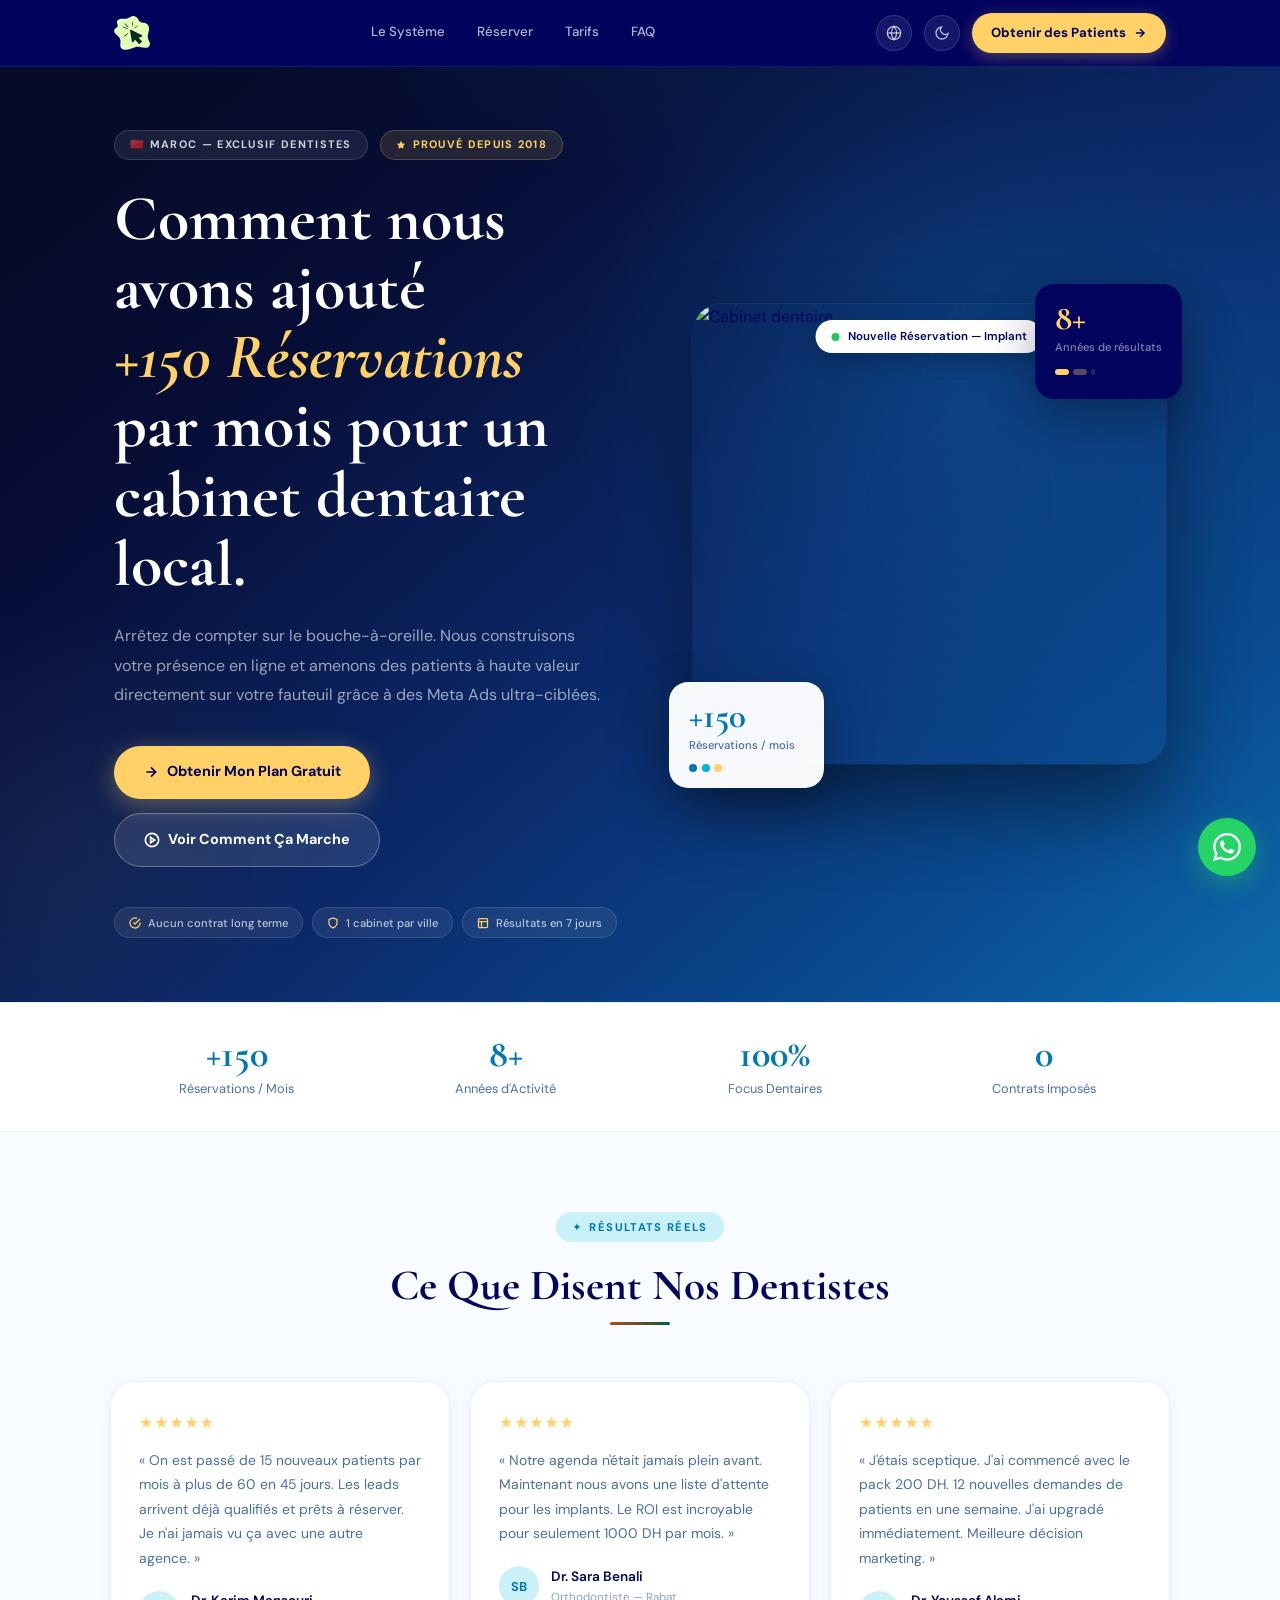
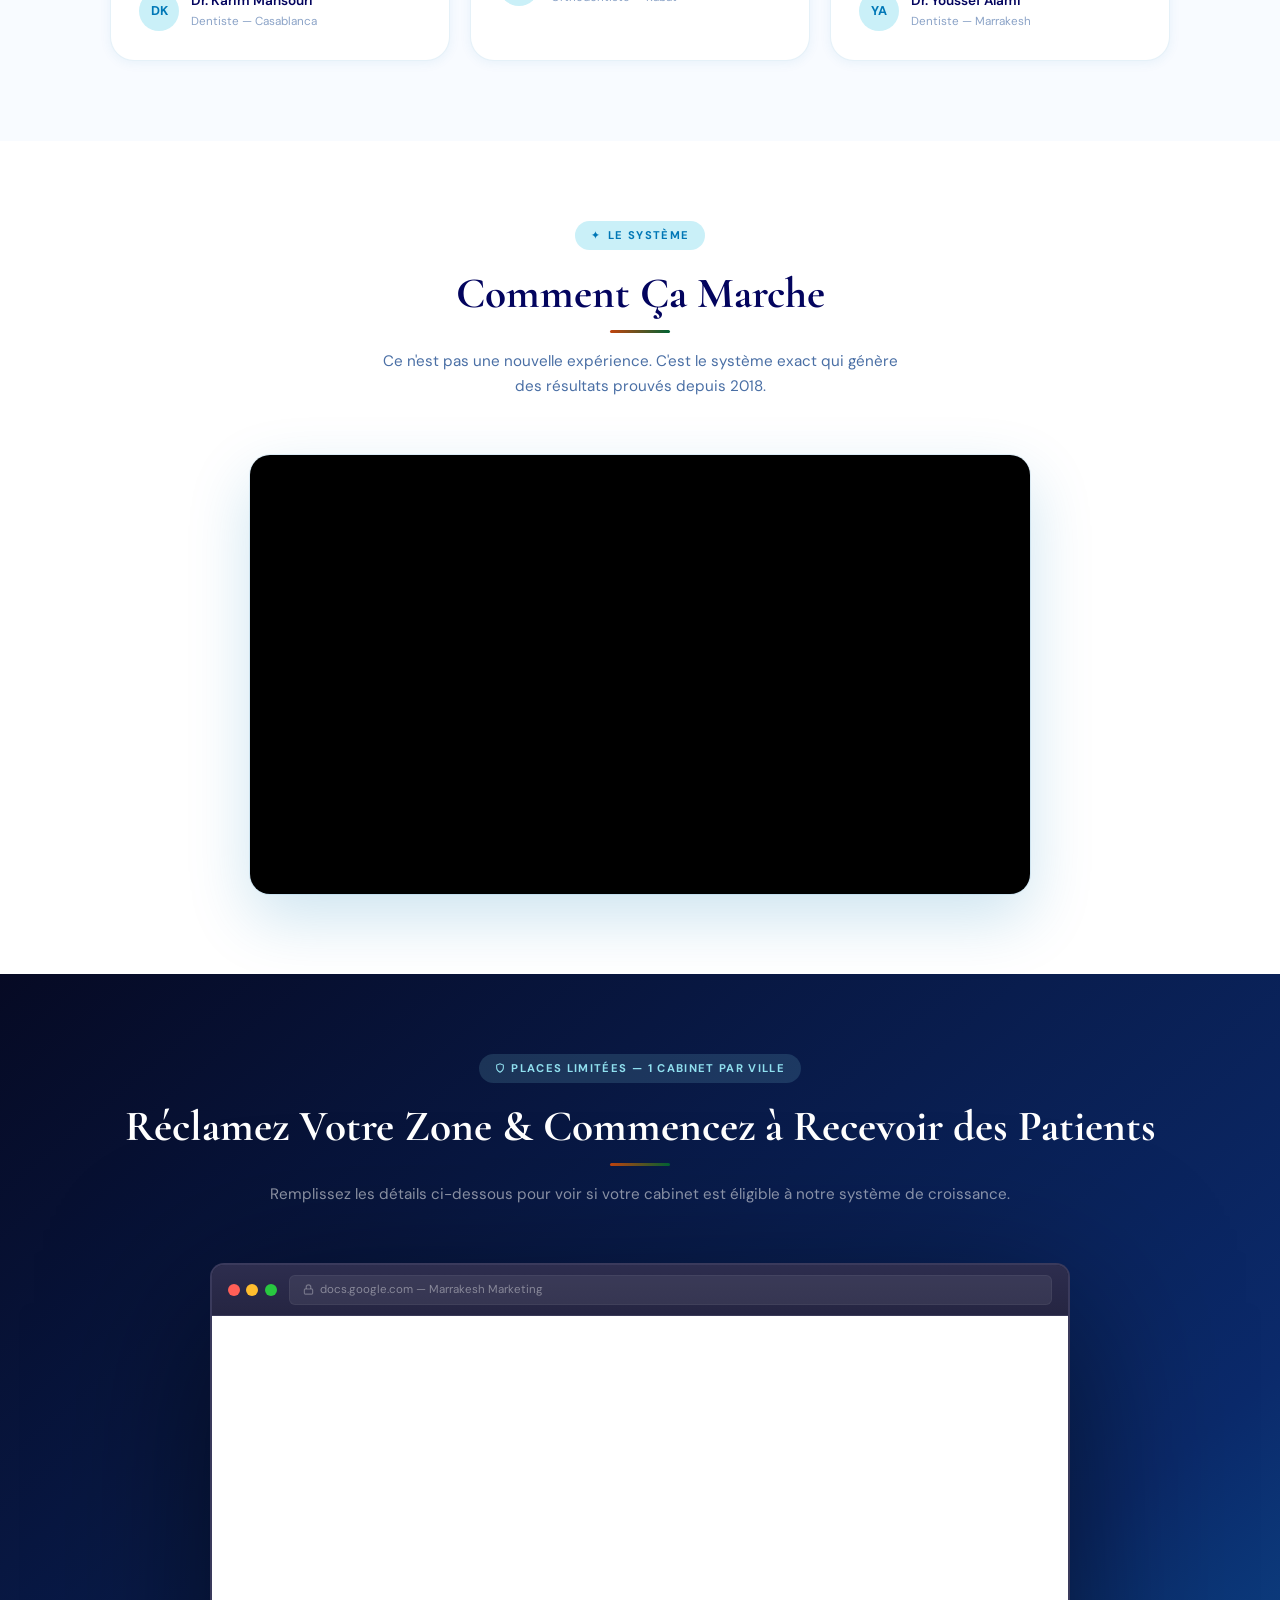
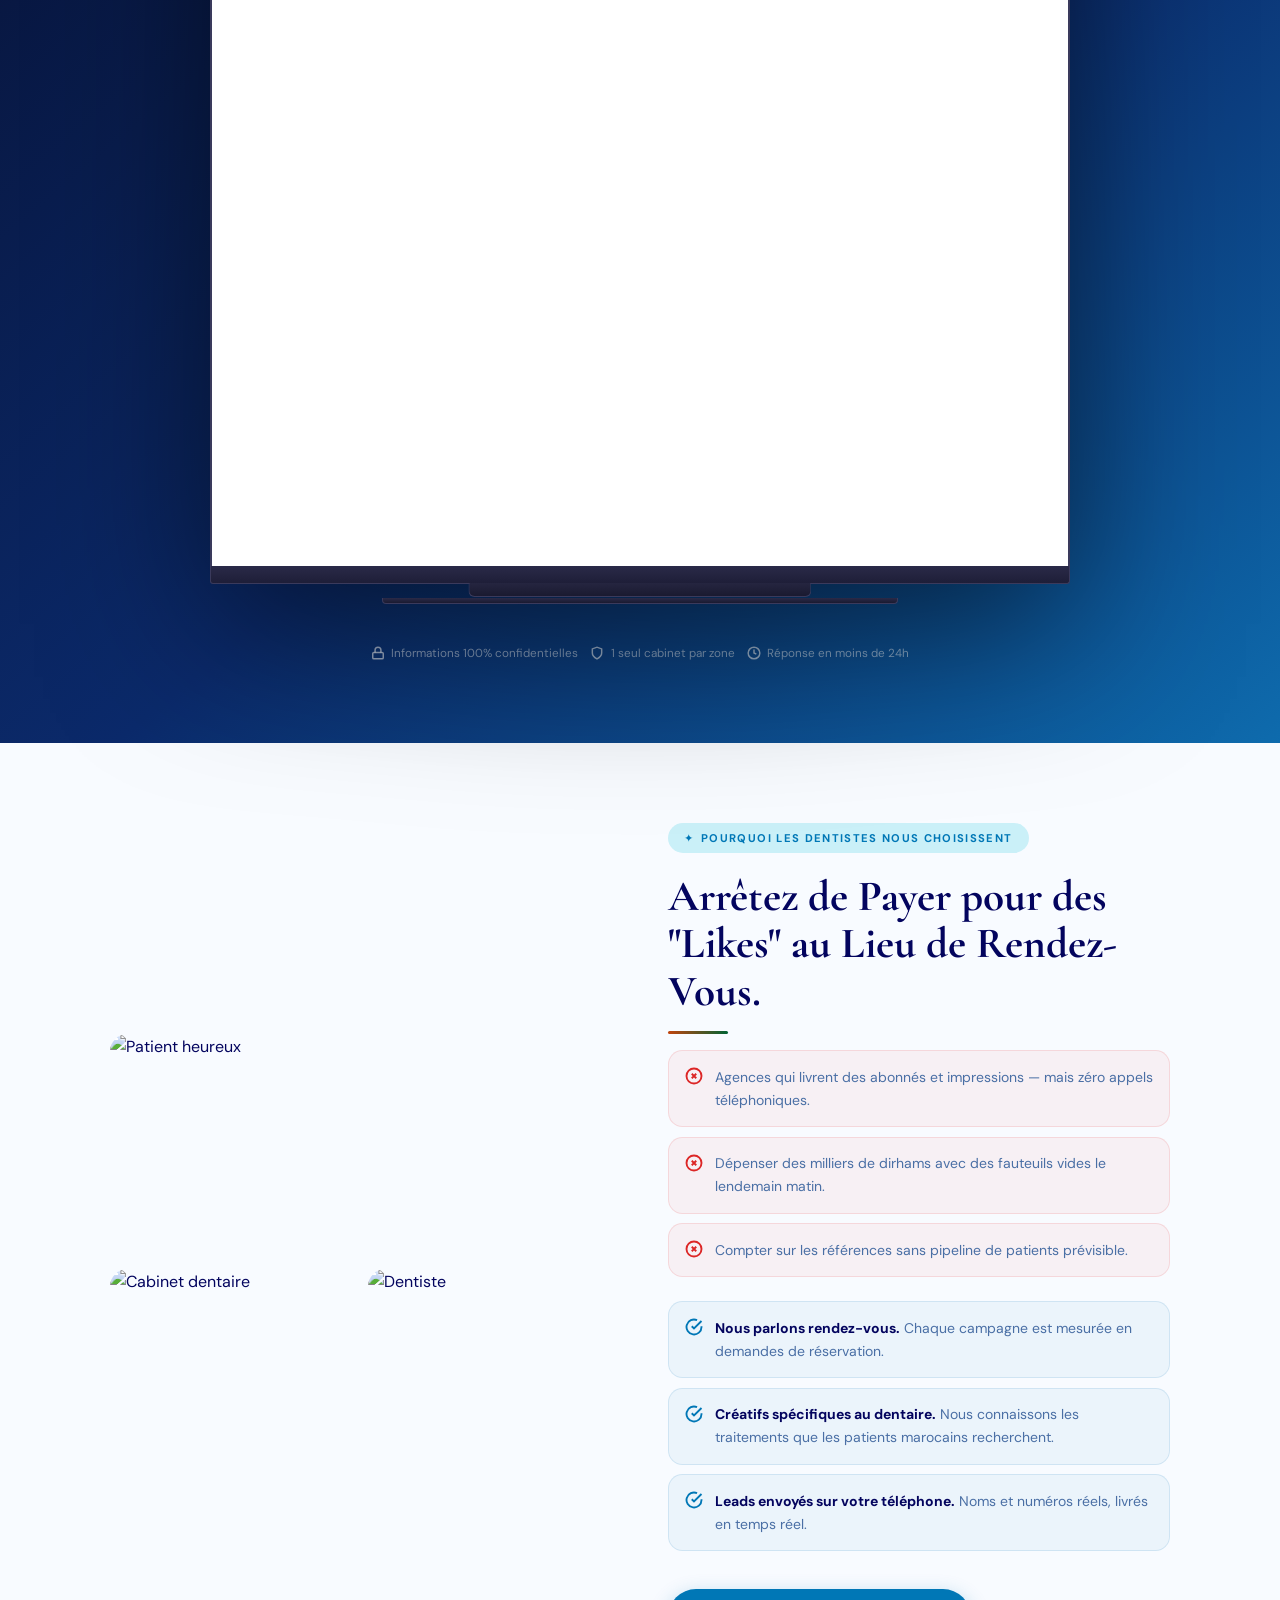
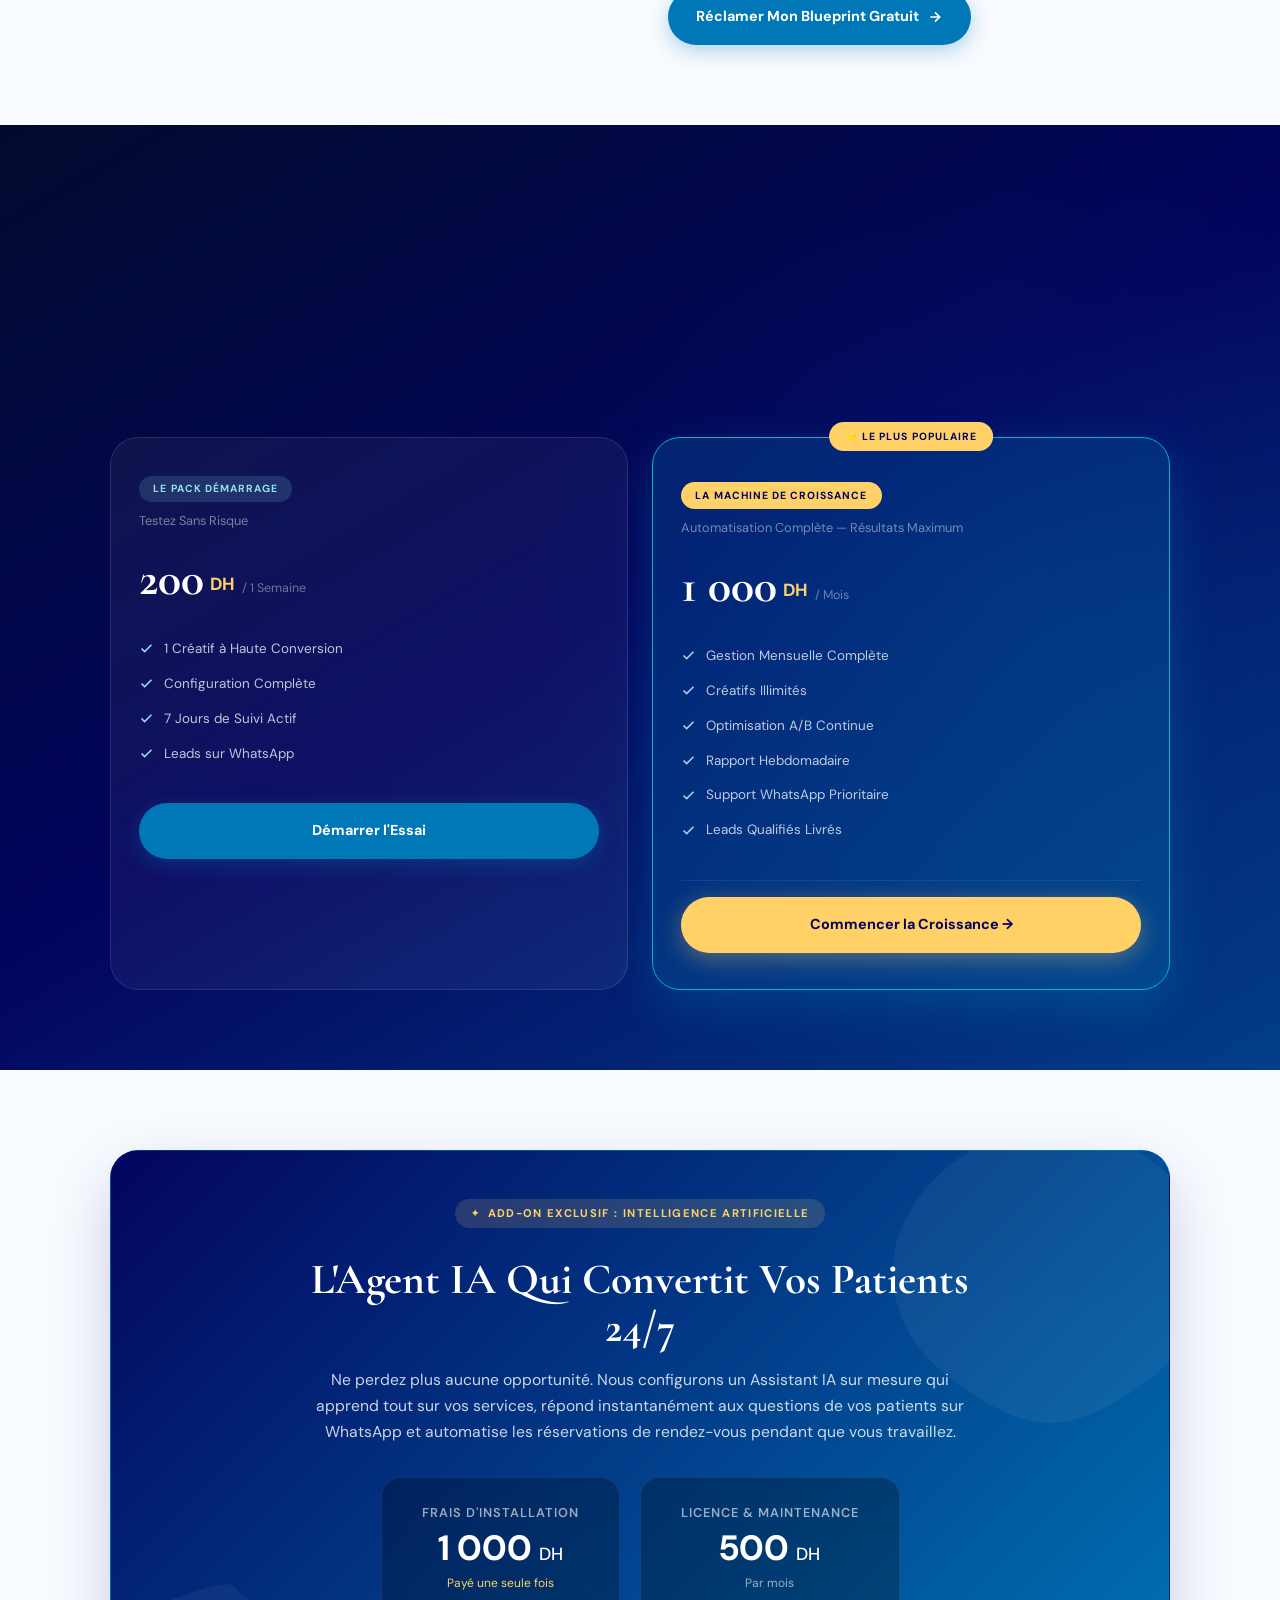
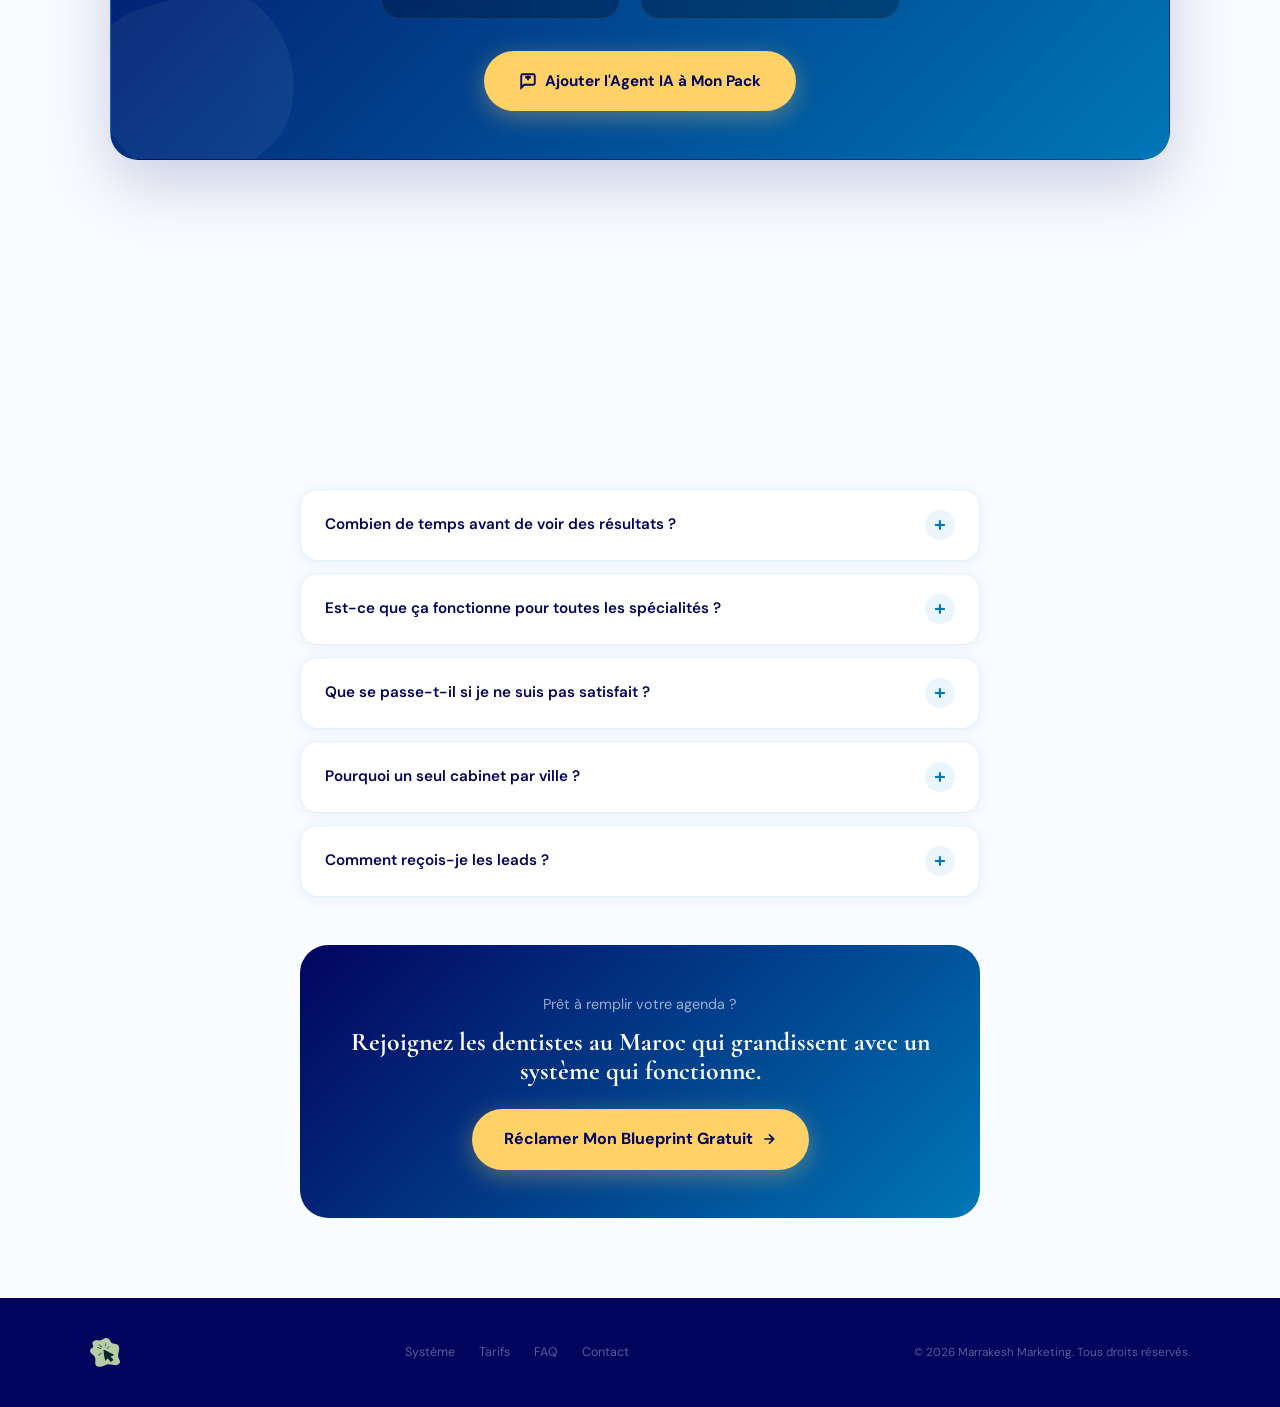
==== index.html @ 7c223e54 "Initial commit" ====
<!DOCTYPE html>
<html lang="fr" data-theme="light">

<head>
  <meta charset="UTF-8" />
  <meta name="viewport" content="width=device-width, initial-scale=1.0" />
  <title>Acquisition de patients pour les dentistes</title>
  <meta name="description"
    content="Système exclusif d'acquisition de patients pour cabinets dentaires au Maroc. Meta Ads ciblées, résultats prouvés depuis 2018." />
  <link rel="icon" href="icon.svg" type="image/svg+xml">
  <link rel="alternate" hreflang="fr" href="index.html" />
  <link rel="alternate" hreflang="en" href="en.html" />
  <link rel="alternate" hreflang="ar" href="ar.html" />
  <link rel="alternate" hreflang="x-default" href="index.html" />
  <link rel="preconnect" href="https://fonts.googleapis.com">
  <link rel="preconnect" href="https://fonts.gstatic.com" crossorigin>
  <link
    href="https://fonts.googleapis.com/css2?family=Cormorant+Garamond:ital,wght@0,400;0,500;0,600;0,700;1,700&family=DM+Sans:wght@300;400;500;600;700&display=swap"
    rel="stylesheet">
  <style>
    /* ═══════════════════════════════════════════
   TOKENS
═══════════════════════════════════════════ */
    :root {
      --blue: #0077B6;
      --blue-deep: #023E8A;
      --navy: #03045E;
      --teal: #00B4D8;
      --sky: #90E0EF;
      --light: #CAF0F8;
      --yellow: #FFD166;
      --gold: #C9A84C;
      --white: #FFFFFF;
      --off-white: #F8FBFF;
      --text-main: #03045E;
      --text-muted: #4A6FA5;
      --text-light: #8BA3C7;
      --bg-page: #F8FBFF;
      --bg-card: #FFFFFF;
      --bg-subtle: #EBF5FF;
      --border: rgba(0, 119, 182, .10);
      --shadow-sm: 0 2px 12px rgba(0, 119, 182, .07);
      --shadow-md: 0 8px 32px rgba(0, 119, 182, .12);
      --shadow-lg: 0 24px 64px rgba(3, 4, 94, .18);
      --nav-bg: rgba(3, 4, 94, .97);
      --nav-border: rgba(0, 180, 216, .15);
      --moroccan-r: #C1440E;
      --moroccan-g: #006233;
      --ease: cubic-bezier(.4, 0, .2, 1);
    }

    [data-theme="dark"] {
      --bg-page: #070B1A;
      --bg-card: #0D1428;
      --bg-subtle: #111827;
      --text-main: #E8F4FD;
      --text-muted: #90B4D4;
      --text-light: #5A7A9A;
      --border: rgba(0, 180, 216, .12);
      --shadow-sm: 0 2px 12px rgba(0, 0, 0, .4);
      --shadow-md: 0 8px 32px rgba(0, 0, 0, .5);
      --shadow-lg: 0 24px 64px rgba(0, 0, 0, .6);
      --nav-bg: rgba(3, 4, 94, .99);
      --nav-border: rgba(0, 180, 216, .10);
      --off-white: #0D1428;
    }

    /* ═══════════════════════════════════════════
   RESET
═══════════════════════════════════════════ */
    *,
    *::before,
    *::after {
      box-sizing: border-box;
      margin: 0;
      padding: 0
    }

    html {
      scroll-behavior: smooth;
      scroll-padding-top: 66px;
      -webkit-font-smoothing: antialiased
    }

    body {
      font-family: "DM Sans", system-ui, sans-serif;
      background: var(--bg-page);
      color: var(--text-main);
      line-height: 1.65;
      overflow-x: hidden
    }

    a {
      text-decoration: none;
      color: inherit
    }

    img {
      max-width: 100%;
      height: auto;
      display: block
    }

    button {
      cursor: pointer;
      border: none;
      background: none;
      font-family: inherit
    }

    h1,
    h2,
    h3 {
      font-family: "Cormorant Garamond", Georgia, serif;
      line-height: 1.1
    }

    /* ═══════════════════════════════════════════
   TAGS
═══════════════════════════════════════════ */
    .tag {
      display: inline-flex;
      align-items: center;
      gap: .4rem;
      font-size: .7rem;
      font-weight: 700;
      letter-spacing: .12em;
      text-transform: uppercase;
      padding: .35rem 1rem;
      border-radius: 9999px;
      margin-bottom: .75rem
    }

    .tag-blue {
      color: var(--blue);
      background: var(--light)
    }

    .tag-light {
      color: var(--sky);
      background: rgba(144, 224, 239, .15)
    }

    .tag-gold {
      color: var(--gold);
      background: rgba(201, 168, 76, .12)
    }

    .moroccan-star {
      font-style: normal
    }

    /* ═══════════════════════════════════════════
   BUTTONS — WITH MOTION
═══════════════════════════════════════════ */
    .btn {
      display: inline-flex;
      align-items: center;
      justify-content: center;
      gap: .5rem;
      font-weight: 700;
      font-size: .9rem;
      padding: .9rem 1.8rem;
      border-radius: 9999px;
      transition: transform .22s var(--ease), box-shadow .22s var(--ease), background .22s var(--ease);
      white-space: nowrap;
      cursor: pointer;
      border: none;
      font-family: inherit;
      position: relative;
      overflow: hidden;
    }

    .btn::after {
      content: '';
      position: absolute;
      inset: 0;
      background: rgba(255, 255, 255, .12);
      opacity: 0;
      transition: opacity .2s;
      border-radius: inherit;
    }

    .btn:hover::after {
      opacity: 1
    }

    .btn:active {
      transform: scale(.97) !important
    }

    .btn-gold {
      background: var(--yellow);
      color: var(--navy);
      box-shadow: 0 6px 24px rgba(255, 209, 102, .35)
    }

    .btn-gold:hover {
      background: #FFC233;
      transform: translateY(-4px) scale(1.02);
      box-shadow: 0 16px 40px rgba(255, 209, 102, .55)
    }

    .btn-blue {
      background: var(--blue);
      color: #fff;
      box-shadow: 0 6px 20px rgba(0, 119, 182, .3)
    }

    .btn-blue:hover {
      background: var(--blue-deep);
      transform: translateY(-4px);
      box-shadow: 0 14px 32px rgba(0, 119, 182, .5)
    }

    .btn-ghost {
      background: rgba(255, 255, 255, .1);
      color: #fff;
      border: 1.5px solid rgba(255, 255, 255, .3)
    }

    .btn-ghost:hover {
      background: rgba(255, 255, 255, .2);
      border-color: #fff;
      transform: translateY(-3px)
    }

    /* ═══════════════════════════════════════════
   CARDS
═══════════════════════════════════════════ */
    .card {
      background: var(--bg-card);
      border-radius: 1.5rem;
      border: 1px solid var(--border);
      box-shadow: var(--shadow-sm);
      transition: transform .3s var(--ease), box-shadow .3s var(--ease);
    }

    .card:hover {
      transform: translateY(-8px);
      box-shadow: var(--shadow-md)
    }

    /* ═══════════════════════════════════════════
   LAYOUT
═══════════════════════════════════════════ */
    .section {
      padding: 5rem 0
    }

    .container {
      max-width: 1100px;
      margin: 0 auto;
      padding: 0 1.25rem
    }

    .section-head {
      text-align: center;
      margin-bottom: 3.5rem
    }

    .section-title {
      font-size: clamp(1.9rem, 4vw, 2.7rem);
      font-weight: 700;
      color: var(--text-main);
      margin-top: .5rem
    }

    .moroccan-divider {
      width: 60px;
      height: 3px;
      margin: .75rem auto 0;
      background: linear-gradient(90deg, var(--moroccan-r), var(--moroccan-g));
      border-radius: 9999px
    }

    /* ═══════════════════════════════════════════
   NAVBAR
═══════════════════════════════════════════ */
    #navbar {
      position: fixed;
      top: 0;
      left: 0;
      right: 0;
      width: 100%;
      z-index: 100;
      background: var(--nav-bg);
      border-bottom: 1px solid var(--nav-border);
      backdrop-filter: blur(20px);
      -webkit-backdrop-filter: blur(20px);
      transition: box-shadow .3s, background .35s;
    }

    #navbar.scrolled {
      box-shadow: 0 4px 32px rgba(0, 0, 0, .3)
    }

    .nav-inner {
      max-width: 1100px;
      width: 100%;
      margin: 0 auto;
      padding: 0 1.5rem;
      height: 66px;
      display: flex;
      align-items: center;
      justify-content: space-between;
      gap: 1rem;
    }

    .logo {
      display: flex;
      align-items: center;
      gap: .65rem;
      transition: opacity .2s
    }

    .logo:hover {
      opacity: .85
    }

    .logo-icon {
      width: 36px;
      height: 36px;
      border-radius: 10px;
      background: linear-gradient(135deg, var(--blue) 0%, var(--teal) 100%);
      display: flex;
      align-items: center;
      justify-content: center;
      flex-shrink: 0;
      transition: transform .25s var(--ease);
    }

    .logo:hover .logo-icon {
      transform: rotate(-8deg) scale(1.1)
    }

    .logo-text {
      font-family: "Cormorant Garamond", serif;
      font-size: 1.1rem;
      font-weight: 700;
      color: #fff
    }

    .logo-text span {
      color: var(--yellow)
    }

    .nav-links {
      display: flex;
      align-items: center;
      gap: 2rem
    }

    .nav-links a {
      font-size: .83rem;
      font-weight: 500;
      color: rgba(255, 255, 255, .7);
      transition: color .2s;
      position: relative;
      padding-bottom: 2px;
    }

    .nav-links a::after {
      content: '';
      position: absolute;
      bottom: -2px;
      left: 0;
      right: 0;
      height: 1.5px;
      background: var(--yellow);
      border-radius: 9999px;
      transform: scaleX(0);
      transition: transform .25s var(--ease);
      transform-origin: left;
    }

    .nav-links a:hover {
      color: #fff
    }

    .nav-links a:hover::after {
      transform: scaleX(1)
    }

    .nav-actions {
      display: flex;
      align-items: center;
      gap: .75rem
    }

    .theme-toggle {
      width: 36px;
      height: 36px;
      border-radius: 50%;
      display: flex;
      align-items: center;
      justify-content: center;
      background: rgba(255, 255, 255, .08);
      border: 1px solid rgba(255, 255, 255, .12);
      transition: all .2s;
      cursor: pointer;
      color: rgba(255, 255, 255, .7);
    }

    .theme-toggle:hover {
      background: rgba(255, 255, 255, .18);
      color: #fff;
      transform: rotate(20deg)
    }

    /* Lang Dropdown */
    .lang-wrap {
      position: relative;
      display: flex;
      align-items: center
    }

    .lang-menu {
      position: absolute;
      top: calc(100% + 10px);
      right: 0;
      background: var(--bg-card);
      border: 1px solid var(--border);
      border-radius: 12px;
      box-shadow: var(--shadow-md);
      padding: .4rem;
      display: flex;
      flex-direction: column;
      gap: .2rem;
      opacity: 0;
      pointer-events: none;
      transform: translateY(-8px);
      transition: all .2s var(--ease);
      z-index: 110;
      min-width: 60px;
    }

    .lang-wrap:hover .lang-menu,
    .lang-menu:hover,
    .lang-wrap.active .lang-menu {
      opacity: 1;
      pointer-events: auto;
      transform: translateY(0)
    }

    .lang-menu a {
      display: block;
      padding: .4rem .8rem;
      font-size: .75rem;
      font-weight: 700;
      color: var(--text-main);
      border-radius: 8px;
      text-align: center;
      transition: background .2s, color .2s;
    }

    .lang-menu a:hover {
      background: var(--bg-subtle);
      color: var(--blue)
    }

    .lang-menu a.active {
      background: var(--blue);
      color: #fff
    }

    .lang-wrap .theme-toggle:hover {
      transform: scale(1.1)
    }

    .nav-cta {
      display: inline-flex;
      align-items: center;
      gap: .4rem;
      background: var(--yellow);
      color: var(--navy);
      font-weight: 700;
      font-size: .82rem;
      padding: .55rem 1.2rem;
      border-radius: 9999px;
      transition: all .22s var(--ease);
      box-shadow: 0 4px 16px rgba(255, 209, 102, .3);
    }

    .nav-cta:hover {
      background: #FFC233;
      transform: translateY(-2px);
      box-shadow: 0 10px 28px rgba(255, 209, 102, .5)
    }

    .nav-cta svg {
      transition: transform .2s
    }

    .nav-cta:hover svg {
      transform: translateX(4px)
    }

    /* Hamburger */
    #hamburger {
      display: none;
      flex-direction: column;
      gap: 5px;
      padding: .5rem;
      cursor: pointer;
      z-index: 10
    }

    #hamburger span {
      display: block;
      width: 22px;
      height: 2px;
      background: #fff;
      border-radius: 2px;
      transition: all .3s var(--ease)
    }

    #hamburger.active span:nth-child(1) {
      transform: translateY(7px) rotate(45deg)
    }

    #hamburger.active span:nth-child(2) {
      opacity: 0;
      transform: scaleX(0)
    }

    #hamburger.active span:nth-child(3) {
      transform: translateY(-7px) rotate(-45deg)
    }

    /* Mobile menu */
    #mob-menu {
      display: none;
      flex-direction: column;
      background: rgba(3, 4, 94, .98);
      border-top: 1px solid rgba(0, 180, 216, .12);
    }

    #mob-menu.open {
      display: flex;
      animation: slideDown .3s var(--ease)
    }

    @keyframes slideDown {
      from {
        opacity: 0;
        transform: translateY(-8px)
      }

      to {
        opacity: 1;
        transform: none
      }
    }

    .mob-links a {
      display: block;
      padding: .9rem 1.5rem;
      font-weight: 500;
      color: rgba(255, 255, 255, .75);
      border-bottom: 1px solid rgba(255, 255, 255, .07);
      font-size: .95rem;
      transition: color .2s, background .2s, padding-left .2s;
    }

    .mob-links a:hover {
      color: #fff;
      background: rgba(255, 255, 255, .05);
      padding-left: 2rem
    }

    .mob-cta-wrap {
      padding: 1rem 1.5rem 1.5rem
    }

    /* ═══════════════════════════════════════════
   HERO — DEEP NAVY STYLE
═══════════════════════════════════════════ */
    .hero {
      min-height: 100svh;
      display: flex;
      align-items: center;
      padding-top: 66px;
      background: linear-gradient(140deg, #060A24 0%, #070D35 28%, #0B2A6B 58%, #0A4A8F 82%, #0E6BAD 100%);
      position: relative;
      overflow: hidden;
    }

    .hero::before {
      content: '';
      position: absolute;
      inset: 0;
      background:
        radial-gradient(ellipse 55% 70% at 75% 40%, rgba(14, 107, 173, .35) 0%, transparent 55%),
        radial-gradient(ellipse 35% 45% at 5% 85%, rgba(201, 168, 76, .06) 0%, transparent 55%),
        radial-gradient(ellipse 40% 30% at 50% 0%, rgba(0, 180, 216, .08) 0%, transparent 60%);
      pointer-events: none;
    }

    .hero-geo {
      position: absolute;
      top: 0;
      right: 0;
      width: 50%;
      height: 100%;
      opacity: .05;
      pointer-events: none
    }

    .hero-inner {
      max-width: 1100px;
      margin: 0 auto;
      padding: 4rem 1.5rem;
      display: grid;
      grid-template-columns: 1.05fr .95fr;
      gap: 3.5rem;
      align-items: center;
    }

    .hero-eyebrow {
      display: flex;
      align-items: center;
      gap: .75rem;
      flex-wrap: wrap;
      margin-bottom: 1.5rem
    }

    .hero-flag {
      display: inline-flex;
      align-items: center;
      gap: .4rem;
      background: rgba(255, 255, 255, .08);
      border: 1px solid rgba(255, 255, 255, .14);
      border-radius: 9999px;
      padding: .32rem .95rem;
      font-size: .68rem;
      font-weight: 700;
      letter-spacing: .12em;
      text-transform: uppercase;
      color: rgba(255, 255, 255, .8);
    }

    .hero-proven {
      display: inline-flex;
      align-items: center;
      gap: .4rem;
      background: rgba(201, 168, 76, .15);
      border: 1px solid rgba(201, 168, 76, .3);
      border-radius: 9999px;
      padding: .32rem .95rem;
      font-size: .68rem;
      font-weight: 700;
      letter-spacing: .12em;
      text-transform: uppercase;
      color: var(--yellow);
    }

    .hero-title {
      font-size: clamp(2.3rem, 5vw, 4rem);
      font-weight: 700;
      color: #fff;
      line-height: 1.08;
      margin-bottom: 1.4rem;
    }

    .hero-title .accent {
      color: var(--yellow);
      display: block;
      font-style: italic
    }

    .hero-sub {
      color: rgba(255, 255, 255, .6);
      font-size: 1rem;
      line-height: 1.85;
      margin-bottom: 2.25rem;
      max-width: 490px
    }

    .hero-ctas {
      display: flex;
      flex-wrap: wrap;
      gap: .9rem;
      margin-bottom: 2.5rem
    }

    .hero-trust {
      display: flex;
      flex-wrap: wrap;
      gap: .55rem
    }

    .trust-pill {
      display: inline-flex;
      align-items: center;
      gap: .4rem;
      background: rgba(255, 255, 255, .07);
      border: 1px solid rgba(255, 255, 255, .11);
      border-radius: 9999px;
      padding: .32rem .9rem;
      font-size: .7rem;
      font-weight: 500;
      color: rgba(255, 255, 255, .7);
      transition: background .2s, border-color .2s, transform .2s;
    }

    .trust-pill:hover {
      background: rgba(255, 255, 255, .12);
      border-color: rgba(255, 255, 255, .25);
      transform: translateY(-2px)
    }

    /* Hero visual */
    .hero-visual {
      position: relative;
      z-index: 1
    }

    .hero-img-main {
      border-radius: 1.75rem;
      overflow: hidden;
      height: 460px;
      box-shadow: 0 40px 80px rgba(0, 0, 0, .45), 0 0 0 1px rgba(255, 255, 255, .05);
      transition: transform .4s var(--ease);
    }

    .hero-img-main:hover {
      transform: scale(1.015)
    }

    .hero-img-main img {
      width: 100%;
      height: 100%;
      object-fit: cover
    }

    .hero-float {
      position: absolute;
      background: rgba(255, 255, 255, .97);
      border-radius: 1.2rem;
      padding: 1rem 1.25rem;
      box-shadow: 0 16px 48px rgba(0, 0, 0, .3);
      animation: floatBob 4s ease-in-out infinite;
    }

    .hero-float-1 {
      bottom: -1.5rem;
      left: -1.5rem;
      min-width: 155px;
      animation-delay: 0s
    }

    .hero-float-2 {
      top: -1.25rem;
      right: -1rem;
      min-width: 145px;
      background: var(--navy);
      animation-delay: -2s
    }

    @keyframes floatBob {

      0%,
      100% {
        transform: translateY(0)
      }

      50% {
        transform: translateY(-8px)
      }
    }

    .float-num {
      font-family: "Cormorant Garamond", serif;
      font-weight: 700;
      font-size: 2.2rem;
      line-height: 1;
      color: var(--blue)
    }

    .float-num-light {
      color: var(--yellow)
    }

    .float-label {
      font-size: .7rem;
      font-weight: 500;
      color: var(--text-muted);
      margin-top: .2rem
    }

    .float-label-dark {
      color: rgba(255, 255, 255, .5)
    }

    .float-dots {
      display: flex;
      gap: .3rem;
      margin-top: .6rem
    }

    .float-dot {
      width: 8px;
      height: 8px;
      border-radius: 50%
    }

    /* New reservation badge */
    .hero-badge {
      position: absolute;
      top: 1rem;
      left: 50%;
      transform: translateX(-50%);
      background: #fff;
      border-radius: 9999px;
      padding: .45rem 1rem;
      display: flex;
      align-items: center;
      gap: .5rem;
      box-shadow: 0 8px 24px rgba(0, 0, 0, .2);
      white-space: nowrap;
      animation: badgePop .6s var(--ease) 1s both;
    }

    @keyframes badgePop {
      from {
        opacity: 0;
        transform: translateX(-50%) scale(.85)
      }

      to {
        opacity: 1;
        transform: translateX(-50%) scale(1)
      }
    }

    .hero-badge-dot {
      width: 8px;
      height: 8px;
      background: #22C55E;
      border-radius: 50%;
      animation: pulseGreen 1.5s infinite
    }

    @keyframes pulseGreen {

      0%,
      100% {
        box-shadow: 0 0 0 0 rgba(34, 197, 94, .4)
      }

      50% {
        box-shadow: 0 0 0 6px rgba(34, 197, 94, 0)
      }
    }

    .hero-badge-text {
      font-size: .72rem;
      font-weight: 600;
      color: var(--navy)
    }

    /* ═══════════════════════════════════════════
   STATS STRIP
═══════════════════════════════════════════ */
    .stats-strip {
      background: var(--bg-card);
      border-top: 1px solid var(--border);
      border-bottom: 1px solid var(--border);
      padding: 2rem 0
    }

    .stats-grid {
      display: grid;
      grid-template-columns: repeat(4, 1fr);
      gap: 1rem;
      text-align: center
    }

    .stat-item {
      transition: transform .25s var(--ease)
    }

    .stat-item:hover {
      transform: translateY(-4px)
    }

    .stat-num {
      font-family: "Cormorant Garamond", serif;
      font-size: 2.4rem;
      font-weight: 700;
      color: var(--blue);
      line-height: 1
    }

    .stat-label {
      font-size: .8rem;
      color: var(--text-muted);
      margin-top: .3rem
    }

    /* ═══════════════════════════════════════════
   TESTIMONIALS
═══════════════════════════════════════════ */
    .results-bg {
      background: var(--off-white)
    }

    .testi-grid {
      display: grid;
      grid-template-columns: repeat(3, 1fr);
      gap: 1.25rem
    }

    .testi-card {
      padding: 1.75rem
    }

    .stars {
      color: var(--yellow);
      font-size: 1rem;
      letter-spacing: .05em;
      margin-bottom: .75rem
    }

    .testi-text {
      font-size: .87rem;
      line-height: 1.75;
      color: var(--text-muted);
      margin-bottom: 1.25rem
    }

    .testi-author {
      display: flex;
      align-items: center;
      gap: .75rem
    }

    .testi-avatar {
      width: 40px;
      height: 40px;
      border-radius: 50%;
      background: var(--light);
      display: flex;
      align-items: center;
      justify-content: center;
      font-weight: 700;
      font-size: .8rem;
      color: var(--blue);
      flex-shrink: 0
    }

    .testi-name {
      font-weight: 600;
      font-size: .85rem;
      color: var(--text-main)
    }

    .testi-role {
      font-size: .73rem;
      color: var(--text-light)
    }

    /* ═══════════════════════════════════════════
   MECHANISM STEPS
═══════════════════════════════════════════ */
    .vsl-bg {
      background: var(--bg-card)
    }

    .steps {
      display: grid;
      grid-template-columns: repeat(3, 1fr);
      gap: 1.25rem;
      margin-top: 3rem
    }

    .step-card {
      background: var(--bg-subtle);
      border-radius: 1.25rem;
      padding: 1.75rem;
      text-align: center;
      border: 1px solid var(--border);
      transition: transform .3s var(--ease), box-shadow .3s var(--ease), border-color .3s;
    }

    .step-card:hover {
      transform: translateY(-10px);
      box-shadow: var(--shadow-md);
      border-color: var(--blue)
    }

    .step-num {
      width: 52px;
      height: 52px;
      border-radius: 50%;
      display: flex;
      align-items: center;
      justify-content: center;
      font-weight: 700;
      font-size: 1.1rem;
      color: #fff;
      margin: 0 auto 1rem;
      transition: transform .3s var(--ease);
    }

    .step-card:hover .step-num {
      transform: scale(1.15) rotate(-5deg)
    }

    .step-title {
      font-weight: 600;
      color: var(--text-main);
      margin-bottom: .5rem;
      font-size: .95rem
    }

    .step-desc {
      font-size: .83rem;
      color: var(--text-muted);
      line-height: 1.65
    }

    /* ═══════════════════════════════════════════
   FORM SECTION — MACBOOK FRAME
═══════════════════════════════════════════ */
    .form-section {
      background: linear-gradient(140deg, #060A24 0%, #0B2A6B 60%, #0E6BAD 100%);
      padding: 5rem 0;
    }

    .form-section .section-title {
      color: #fff
    }

    .form-section .section-head p {
      color: rgba(255, 255, 255, .55)
    }

    /* MacBook */
    .macbook-wrap {
      max-width: 860px;
      margin: 0 auto;
      filter: drop-shadow(0 40px 80px rgba(0, 0, 0, .55));
    }

    .macbook-screen {
      background: #1a1a2e;
      border-radius: 14px 14px 0 0;
      border: 2px solid #3a3a5c;
      border-bottom: none;
      overflow: hidden;
    }

    .macbook-bar {
      background: linear-gradient(180deg, #2d2d4e 0%, #252542 100%);
      padding: .6rem 1rem;
      display: flex;
      align-items: center;
      gap: .75rem;
      border-bottom: 1px solid rgba(255, 255, 255, .06);
      flex-shrink: 0;
    }

    .mac-dots {
      display: flex;
      gap: .4rem
    }

    .mac-dot {
      width: 12px;
      height: 12px;
      border-radius: 50%;
      cursor: default;
      transition: filter .2s
    }

    .mac-dot:hover {
      filter: brightness(1.3)
    }

    .mac-dot.red {
      background: #FF5F57
    }

    .mac-dot.yellow {
      background: #FFBD2E
    }

    .mac-dot.green {
      background: #28C840
    }

    .mac-url {
      flex: 1;
      background: rgba(255, 255, 255, .07);
      border-radius: 6px;
      padding: .3rem .8rem;
      font-size: .72rem;
      color: rgba(255, 255, 255, .4);
      display: flex;
      align-items: center;
      gap: .4rem;
      border: 1px solid rgba(255, 255, 255, .05);
    }

    .mac-url svg {
      flex-shrink: 0;
      color: rgba(255, 255, 255, .3)
    }

    /* ── FORM IFRAME — dynamic height, no scroll ── */
    .macbook-iframe-wrap {
      background: #fff;
      width: 100%;
      overflow: hidden;
      /* hide scrollbar */
      position: relative;
    }

    .macbook-iframe-wrap iframe {
      width: 100%;
      height: 800px;
      /* tall default — JS makes it auto-grow */
      border: none;
      display: block;
      transition: height .4s var(--ease);
    }

    /* MacBook stand */
    .macbook-stand-top {
      background: linear-gradient(180deg, #2a2a48 0%, #1e1e38 100%);
      height: 18px;
      border: 1px solid #3a3a5c;
      border-top: none;
      border-radius: 0 0 3px 3px;
      position: relative;
    }

    .macbook-stand-top::after {
      content: '';
      position: absolute;
      bottom: -14px;
      left: 50%;
      transform: translateX(-50%);
      width: 40%;
      height: 14px;
      background: linear-gradient(180deg, #252540 0%, #1a1a30 100%);
      border-radius: 0 0 6px 6px;
      border: 1px solid #3a3a5c;
      border-top: none;
    }

    .macbook-base {
      width: 60%;
      margin: 14px auto 0;
      height: 6px;
      background: linear-gradient(180deg, #2a2a48, #1a1a30);
      border-radius: 0 0 4px 4px;
      border: 1px solid #3a3a5c;
      border-top: none;
    }

    .form-trust {
      display: flex;
      flex-wrap: wrap;
      justify-content: center;
      gap: .75rem;
      margin-top: 2.5rem
    }

    .form-trust-item {
      display: flex;
      align-items: center;
      gap: .4rem;
      font-size: .73rem;
      color: rgba(255, 255, 255, .5)
    }

    /* ═══════════════════════════════════════════
   WHY US
═══════════════════════════════════════════ */
    .why-grid {
      display: grid;
      grid-template-columns: 1fr 1fr;
      gap: 3.5rem;
      align-items: center
    }

    .why-imgs {
      display: grid;
      grid-template-columns: 1fr 1fr;
      gap: .9rem
    }

    .why-img {
      border-radius: 1.1rem;
      overflow: hidden;
      transition: transform .35s var(--ease), box-shadow .35s var(--ease)
    }

    .why-img:hover {
      transform: scale(1.03);
      box-shadow: var(--shadow-md)
    }

    .why-img.tall {
      grid-column: 1/-1;
      height: 220px
    }

    .why-img.tall img {
      object-fit: cover;
      object-position: center top;
    }

    .why-img.short {
      height: 165px
    }

    .why-img img {
      width: 100%;
      height: 100%;
      object-fit: cover
    }

    .pain-item,
    .solution-item {
      display: flex;
      align-items: flex-start;
      gap: .75rem;
      padding: .9rem 1rem;
      border-radius: .9rem;
      margin-bottom: .6rem;
      font-size: .875rem;
      line-height: 1.65;
      transition: transform .2s var(--ease);
    }

    .pain-item:hover,
    .solution-item:hover {
      transform: translateX(4px)
    }

    .pain-item {
      background: rgba(220, 38, 38, .05);
      border: 1px solid rgba(220, 38, 38, .12)
    }

    .solution-item {
      background: rgba(0, 119, 182, .05);
      border: 1px solid rgba(0, 119, 182, .12)
    }

    .pain-icon,
    .solution-icon {
      flex-shrink: 0;
      margin-top: .1rem
    }

    /* ═══════════════════════════════════════════
   PRICING
═══════════════════════════════════════════ */
    .pricing-bg {
      background: linear-gradient(150deg, #020B2E 0%, var(--navy) 50%, #023E8A 100%);
      position: relative;
      overflow: hidden
    }

    .pricing-bg::before {
      content: '';
      position: absolute;
      inset: 0;
      background: radial-gradient(ellipse 60% 70% at 80% 50%, rgba(0, 180, 216, .08) 0%, transparent 65%);
      pointer-events: none
    }

    .pricing-grid {
      display: grid;
      grid-template-columns: 1fr 1fr;
      gap: 1.5rem
    }

    .price-card {
      border-radius: 1.75rem;
      padding: 2.25rem 1.75rem;
      transition: transform .3s var(--ease), box-shadow .3s var(--ease);
    }

    .price-card:hover {
      transform: translateY(-10px)
    }

    .price-card.starter {
      background: rgba(255, 255, 255, .05);
      border: 1.5px solid rgba(255, 255, 255, .1)
    }

    .price-card.starter:hover {
      box-shadow: 0 20px 60px rgba(0, 0, 0, .3)
    }

    .price-card.growth {
      background: linear-gradient(145deg, rgba(0, 119, 182, .25) 0%, rgba(0, 180, 216, .15) 100%);
      border: 1.5px solid var(--teal);
      box-shadow: 0 16px 48px rgba(0, 180, 216, .2)
    }

    .price-card.growth:hover {
      box-shadow: 0 28px 72px rgba(0, 180, 216, .35)
    }

    .price-badge {
      display: inline-block;
      font-size: .65rem;
      font-weight: 700;
      letter-spacing: .1em;
      text-transform: uppercase;
      padding: .3rem .9rem;
      border-radius: 9999px;
      margin-bottom: .5rem
    }

    .price-badge-starter {
      background: rgba(144, 224, 239, .15);
      color: var(--sky)
    }

    .price-badge-growth {
      background: var(--yellow);
      color: var(--navy)
    }

    .price-sub {
      font-size: .8rem;
      color: rgba(255, 255, 255, .45);
      margin-bottom: 1.5rem
    }

    .price-amount {
      display: flex;
      align-items: flex-end;
      gap: .4rem;
      margin-bottom: 1.75rem
    }

    .price-num {
      font-family: "Cormorant Garamond", serif;
      font-weight: 700;
      font-size: 3rem;
      line-height: 1;
      color: #fff
    }

    .price-currency {
      font-weight: 700;
      font-size: 1.1rem;
      color: var(--yellow);
      padding-bottom: .3rem
    }

    .price-period {
      font-size: .78rem;
      color: rgba(255, 255, 255, .4);
      padding-bottom: .3rem
    }

    .price-features {
      list-style: none;
      margin-bottom: 2rem
    }

    .price-features li {
      display: flex;
      align-items: center;
      gap: .65rem;
      font-size: .84rem;
      color: rgba(255, 255, 255, .75);
      padding: .4rem 0;
      transition: color .2s, transform .2s;
    }

    .price-features li:hover {
      color: #fff;
      transform: translateX(4px)
    }

    .price-features li svg {
      flex-shrink: 0
    }

    .price-divider {
      height: 1px;
      background: rgba(255, 255, 255, .08);
      margin: 1rem 0
    }

    /* ═══════════════════════════════════════════
   FAQ
═══════════════════════════════════════════ */
    .faq-list {
      display: flex;
      flex-direction: column;
      gap: .75rem
    }

    details.faq {
      background: var(--bg-card);
      border: 1px solid var(--border);
      border-radius: 1.1rem;
      overflow: hidden;
      box-shadow: var(--shadow-sm);
      transition: box-shadow .25s
    }

    details.faq[open] {
      box-shadow: var(--shadow-md)
    }

    details.faq summary {
      list-style: none;
      -webkit-user-select: none;
      user-select: none;
      cursor: pointer;
      display: flex;
      align-items: center;
      justify-content: space-between;
      gap: 1rem;
      padding: 1.25rem 1.5rem;
      font-weight: 600;
      font-size: .95rem;
      color: var(--text-main);
      transition: background .2s
    }

    details.faq summary:hover {
      background: var(--bg-subtle)
    }

    details.faq summary::-webkit-details-marker {
      display: none
    }

    .faq-icon {
      width: 30px;
      height: 30px;
      border-radius: 50%;
      background: var(--bg-subtle);
      display: flex;
      align-items: center;
      justify-content: center;
      flex-shrink: 0;
      font-size: 1.3rem;
      line-height: 1;
      color: var(--blue);
      transition: transform .25s var(--ease), background .25s
    }

    details.faq[open] .faq-icon {
      transform: rotate(45deg);
      background: var(--blue);
      color: #fff
    }

    .faq-body {
      padding: 0 1.5rem 1.25rem;
      font-size: .88rem;
      line-height: 1.8;
      color: var(--text-muted)
    }

    .faq-cta {
      margin-top: 3rem;
      background: linear-gradient(135deg, var(--navy) 0%, var(--blue) 100%);
      border-radius: 1.75rem;
      padding: 3rem 2rem;
      text-align: center
    }

    /* ═══════════════════════════════════════════
   FOOTER
═══════════════════════════════════════════ */
    footer {
      background: var(--navy);
      padding: 2.5rem 1.25rem;
      color: rgba(255, 255, 255, .35)
    }

    .footer-inner {
      max-width: 1100px;
      margin: 0 auto;
      display: flex;
      flex-wrap: wrap;
      align-items: center;
      justify-content: space-between;
      gap: 1rem
    }

    .footer-logo {
      font-family: "Cormorant Garamond", serif;
      font-size: 1.1rem;
      font-weight: 700;
      color: rgba(255, 255, 255, .7)
    }

    .footer-links {
      display: flex;
      gap: 1.5rem
    }

    .footer-links a {
      font-size: .78rem;
      transition: color .2s
    }

    .footer-links a:hover {
      color: rgba(255, 255, 255, .7)
    }

    /* ═══════════════════════════════════════════
   WHATSAPP
═══════════════════════════════════════════ */
    .wa-wrap {
      position: fixed;
      bottom: 1.5rem;
      right: 1.5rem;
      z-index: 200;
      display: flex;
      flex-direction: column;
      align-items: flex-end;
      gap: .5rem;
      /* prevent bubble from going off-screen top */
      justify-content: flex-end;
    }

    .wa-bubble {
      background: #fff;
      color: #03045E;
      border-radius: 1.1rem 1.1rem 0 1.1rem;
      padding: .75rem 1.1rem;
      font-size: .8rem;
      font-weight: 600;
      box-shadow: 0 8px 24px rgba(0, 0, 0, .15);
      opacity: 0;
      transform: translateY(8px) scale(.95);
      transition: all .3s;
      pointer-events: none;
      width: max-content;
      max-width: calc(100vw - 5rem);
      text-align: center;
      white-space: nowrap;
      right: 0;
    }

    .wa-wrap:hover .wa-bubble {
      opacity: 1;
      transform: translateY(0) scale(1)
    }

    .wa-btn {
      width: 58px;
      height: 58px;
      border-radius: 50%;
      background: #25D366;
      display: flex;
      align-items: center;
      justify-content: center;
      box-shadow: 0 8px 24px rgba(37, 211, 102, .4);
      transition: transform .2s, box-shadow .2s;
      animation: waPulse 2.5s ease-in-out infinite
    }

    .wa-btn:hover {
      transform: scale(1.12);
      box-shadow: 0 16px 40px rgba(37, 211, 102, .55)
    }

    @keyframes waPulse {

      0%,
      100% {
        box-shadow: 0 8px 24px rgba(37, 211, 102, .4)
      }

      50% {
        box-shadow: 0 8px 32px rgba(37, 211, 102, .7), 0 0 0 10px rgba(37, 211, 102, .07)
      }
    }

    /* ═══════════════════════════════════════════
   SCROLL REVEAL
═══════════════════════════════════════════ */
    .reveal {
      opacity: 0;
      transform: translateY(32px);
      transition: opacity .7s var(--ease), transform .7s var(--ease)
    }

    .reveal.visible {
      opacity: 1;
      transform: none
    }

    .reveal-left {
      opacity: 0;
      transform: translateX(-32px);
      transition: opacity .7s var(--ease), transform .7s var(--ease)
    }

    .reveal-left.visible {
      opacity: 1;
      transform: none
    }

    .reveal-right {
      opacity: 0;
      transform: translateX(32px);
      transition: opacity .7s var(--ease), transform .7s var(--ease)
    }

    .reveal-right.visible {
      opacity: 1;
      transform: none
    }

    .reveal-scale {
      opacity: 0;
      transform: scale(.92);
      transition: opacity .7s var(--ease), transform .7s var(--ease)
    }

    .reveal-scale.visible {
      opacity: 1;
      transform: none
    }

    /* Staggered children */
    .stagger>* {
      opacity: 0;
      transform: translateY(24px);
      transition: opacity .6s var(--ease), transform .6s var(--ease)
    }

    .stagger.visible>* {
      opacity: 1;
      transform: none
    }

    .stagger.visible>*:nth-child(1) {
      transition-delay: .05s
    }

    .stagger.visible>*:nth-child(2) {
      transition-delay: .15s
    }

    .stagger.visible>*:nth-child(3) {
      transition-delay: .25s
    }

    .stagger.visible>*:nth-child(4) {
      transition-delay: .35s
    }

    /* ═══════════════════════════════════════════
   MOBILE — FIXED FONTS + FORM
═══════════════════════════════════════════ */
    @media(max-width:767px) {

      /* Nav */
      .nav-links {
        display: none
      }

      #hamburger {
        display: flex
      }

      .nav-cta {
        display: none
      }

      .nav-inner {
        height: 60px;
        padding: 0 1rem
      }

      /* Hero */
      .hero {
        min-height: auto;
        padding-bottom: 3rem
      }

      .hero-inner {
        grid-template-columns: 1fr;
        gap: 2rem;
        padding: 2rem 1.1rem 2.5rem
      }

      .hero-title {
        font-size: clamp(1.9rem, 7vw, 2.5rem) !important;
        line-height: 1.12
      }

      .hero-sub {
        font-size: .9rem;
        max-width: 100%
      }

      .hero-ctas {
        flex-direction: column;
        gap: .7rem
      }

      .hero-ctas .btn {
        width: 100%;
        padding: .9rem 1.2rem;
        font-size: .92rem;
        justify-content: center
      }

      .hero-img-main {
        height: 260px
      }

      .hero-float-1 {
        bottom: -.75rem;
        left: -.5rem;
        padding: .65rem .85rem
      }

      .hero-float-2 {
        top: -.5rem;
        right: -.25rem;
        padding: .65rem .85rem
      }

      .float-num {
        font-size: 1.5rem
      }

      .float-label {
        font-size: .62rem
      }

      .hero-badge {
        font-size: .62rem;
        padding: .35rem .75rem;
        gap: .35rem;
        white-space: normal;
        text-align: center;
        width: max-content;
        max-width: 85vw
      }

      .hero-trust {
        gap: .4rem
      }

      .trust-pill {
        font-size: .65rem;
        padding: .28rem .7rem
      }

      /* Stats */
      .stats-grid {
        grid-template-columns: 1fr 1fr;
        gap: .75rem
      }

      .stat-num {
        font-size: 1.9rem
      }

      .stat-label {
        font-size: .73rem
      }

      /* Testimonials */
      .testi-grid {
        grid-template-columns: 1fr;
        gap: 1rem
      }

      .testi-text {
        font-size: .84rem
      }

      /* Steps */
      .steps {
        grid-template-columns: 1fr;
        gap: .9rem
      }

      /* Section */
      .section {
        padding: 3rem 0
      }

      .section-head {
        margin-bottom: 2rem
      }

      .section-title {
        font-size: clamp(1.6rem, 6vw, 2rem) !important
      }

      /* MacBook on mobile — just a clean frame, no stand */
      .macbook-wrap {
        filter: drop-shadow(0 12px 32px rgba(0, 0, 0, .35))
      }

      .macbook-screen {
        border-radius: 10px 10px 0 0
      }

      .macbook-stand-top::after {
        display: none
      }

      .macbook-base {
        width: 80%
      }

      /* Let iframe be tall enough for the whole form */
      .macbook-iframe-wrap iframe {
        height: 850px
      }

      /* Why */
      .why-grid {
        grid-template-columns: 1fr;
        gap: 1.75rem
      }

      .why-imgs {
        display: none
      }

      .pain-item,
      .solution-item {
        font-size: .82rem
      }

      /* Pricing */
      .pricing-grid {
        grid-template-columns: 1fr;
        gap: 1.25rem
      }

      .price-num {
        font-size: 2.5rem
      }

      /* FAQ */
      details.faq summary {
        font-size: .88rem;
        padding: 1rem 1.1rem
      }

      .faq-body {
        font-size: .83rem;
        padding: 0 1.1rem 1rem
      }

      /* Footer */
      .footer-inner {
        flex-direction: column;
        text-align: center
      }

      .footer-links {
        justify-content: center
      }

      /* WA */
      .wa-wrap {
        bottom: 1rem;
        right: 1rem
      }

      .wa-btn {
        width: 52px;
        height: 52px
      }

      .faq-cta .btn {
        width: 100%;
        font-size: .75rem;
        padding: .85rem 1rem;
        white-space: nowrap;
        text-align: center;
        gap: .3rem;
      }

      .faq-cta {
        padding: 2rem 1.25rem;
      }
    }

    @media(min-width:768px) and (max-width:1023px) {
      .hero-inner {
        gap: 2rem
      }

      .hero-title {
        font-size: 2.8rem
      }

      .testi-grid {
        grid-template-columns: 1fr 1fr
      }

      .steps {
        grid-template-columns: 1fr
      }

      .why-grid {
        gap: 2rem
      }
    }

    .vsl-video-wrap {
      max-width: 780px;
      margin-left: auto;
      margin-right: auto;
    }

    .vsl-video-frame {
      position: relative;
      padding-top: 56.25%;
      /* 16:9 */
      border-radius: 1.25rem;
      overflow: hidden;
      box-shadow: 0 24px 64px rgba(0, 119, 182, .2), 0 0 0 1px var(--border);
      background: #000;
    }

    .vsl-video-frame iframe {
      position: absolute;
      inset: 0;
      width: 100%;
      height: 100%;
      border: none;
    }

    .lang-menu::before {
      content: '';
      position: absolute;
      top: -20px;
      left: 0;
      right: 0;
      height: 20px;
    }
  </style>
</head>

<body>

  <!-- ═══ NAVBAR ═══ -->
  <nav id="navbar" role="navigation" aria-label="Main navigation">
    <div class="nav-inner">
      <a href="#" aria-label="Marrakesh Marketing">
        <img src="icon.svg" alt="Logo" width="36" height="36" style="display:block;object-fit:contain;">
      </a>

      <div class="nav-links">
        <a href="#mechanism">Le Système</a>
        <a href="#form">Réserver</a>
        <a href="#pricing">Tarifs</a>
        <a href="#faq">FAQ</a>
      </div>

      <div class="nav-actions">
        <div class="lang-wrap" id="langWrap">
          <button class="theme-toggle" aria-label="Changer de langue">
            <svg width="16" height="16" viewBox="0 0 24 24" fill="none" stroke="currentColor" stroke-width="2">
              <circle cx="12" cy="12" r="10" />
              <line x1="2" y1="12" x2="22" y2="12" />
              <path d="M12 2a15.3 15.3 0 0 1 4 10 15.3 15.3 0 0 1-4 10 15.3 15.3 0 0 1-4-10 15.3 15.3 0 0 1 4-10z" />
            </svg>
          </button>
          <div class="lang-menu">
            <a href="index.html" class="active">FR</a>
            <a href="en.html">EN</a>
            <a href="ar.html">AR</a>
          </div>
        </div>
        <button class="theme-toggle" id="themeToggle" aria-label="Toggle dark mode">
          <svg id="icon-sun" width="16" height="16" viewBox="0 0 24 24" fill="none" stroke="currentColor"
            stroke-width="2" style="display:none">
            <circle cx="12" cy="12" r="5" />
            <path
              d="M12 1v2M12 21v2M4.22 4.22l1.42 1.42M18.36 18.36l1.42 1.42M1 12h2M21 12h2M4.22 19.78l1.42-1.42M18.36 5.64l1.42-1.42" />
          </svg>
          <svg id="icon-moon" width="16" height="16" viewBox="0 0 24 24" fill="none" stroke="currentColor"
            stroke-width="2">
            <path d="M21 12.79A9 9 0 1 1 11.21 3 7 7 0 0 0 21 12.79z" />
          </svg>
        </button>
        <a href="#form" class="nav-cta">
          Obtenir des Patients
          <svg width="14" height="14" viewBox="0 0 24 24" fill="none" stroke="currentColor" stroke-width="2.5">
            <path d="M5 12h14M12 5l7 7-7 7" />
          </svg>
        </a>
        <button id="hamburger" aria-label="Menu" aria-expanded="false">
          <span></span><span></span><span></span>
        </button>
      </div>
    </div>

    <div id="mob-menu">
      <div class="mob-links">
        <a href="#mechanism">Le Système</a>
        <a href="#form">Réserver Maintenant</a>
        <a href="#pricing">Tarifs</a>
        <a href="#faq">FAQ</a>
      </div>
      <div class="mob-cta-wrap">
        <a href="#form" class="btn btn-gold" style="width:100%;padding:.95rem">Obtenir des Patients →</a>
      </div>
    </div>
  </nav>


  <!-- ═══ HERO ═══ -->
  <section id="hero" class="hero">
    <svg class="hero-geo" viewBox="0 0 800 600" fill="none" aria-hidden="true">
      <g opacity=".6">
        <polygon points="400,50 450,150 350,150" stroke="white" stroke-width=".8" fill="none" />
        <polygon points="400,50 500,200 300,200" stroke="white" stroke-width=".5" fill="none" />
        <circle cx="400" cy="300" r="120" stroke="white" stroke-width=".6" fill="none" />
        <circle cx="400" cy="300" r="90" stroke="white" stroke-width=".4" fill="none" />
        <polygon points="400,180 480,260 400,340 320,260" stroke="white" stroke-width=".6" fill="none" />
        <line x1="280" y1="180" x2="520" y2="420" stroke="white" stroke-width=".3" />
        <line x1="520" y1="180" x2="280" y2="420" stroke="white" stroke-width=".3" />
        <line x1="400" y1="100" x2="400" y2="500" stroke="white" stroke-width=".3" />
        <line x1="200" y1="300" x2="600" y2="300" stroke="white" stroke-width=".3" />
      </g>
    </svg>

    <div class="hero-inner">
      <div>
        <div class="hero-eyebrow reveal">
          <span class="hero-flag">🇲🇦 Maroc — Exclusif Dentistes</span>
          <span class="hero-proven">
            <svg width="10" height="10" viewBox="0 0 24 24" fill="currentColor">
              <path d="M12 2l3.09 6.26L22 9.27l-5 4.87 1.18 6.88L12 17.77l-6.18 3.25L7 14.14 2 9.27l6.91-1.01L12 2z" />
            </svg>
            Prouvé depuis 2018
          </span>
        </div>

        <h1 class="hero-title reveal" style="transition-delay:.1s">
          Comment nous avons ajouté
          <span class="accent">+150 Réservations</span>
          par mois pour un cabinet dentaire local.
        </h1>

        <p class="hero-sub reveal" style="transition-delay:.2s">
          Arrêtez de compter sur le bouche-à-oreille. Nous construisons votre présence en ligne et amenons des patients
          à haute valeur directement sur votre fauteuil grâce à des Meta Ads ultra-ciblées.
        </p>

        <div class="hero-ctas reveal" style="transition-delay:.3s">
          <a href="#form" class="btn btn-gold">
            <svg width="16" height="16" viewBox="0 0 24 24" fill="none" stroke="currentColor" stroke-width="2.5">
              <path d="M5 12h14M12 5l7 7-7 7" />
            </svg>
            Obtenir Mon Plan Gratuit
          </a>
          <a href="#mechanism" class="btn btn-ghost">
            <svg width="16" height="16" viewBox="0 0 24 24" fill="none" stroke="currentColor" stroke-width="2.5">
              <circle cx="12" cy="12" r="10" />
              <polygon points="10,8 16,12 10,16" />
            </svg>
            Voir Comment Ça Marche
          </a>
        </div>

        <div class="hero-trust reveal" style="transition-delay:.4s">
          <span class="trust-pill"><svg width="12" height="12" viewBox="0 0 24 24" fill="none" stroke="#FFD166"
              stroke-width="2.5">
              <path d="M22 11.08V12a10 10 0 1 1-5.93-9.14" />
              <polyline points="22 4 12 14.01 9 11.01" />
            </svg>Aucun contrat long terme</span>
          <span class="trust-pill"><svg width="12" height="12" viewBox="0 0 24 24" fill="none" stroke="#FFD166"
              stroke-width="2.5">
              <path d="M12 22s8-4 8-10V5l-8-3-8 3v7c0 6 8 10 8 10z" />
            </svg>1 cabinet par ville</span>
          <span class="trust-pill"><svg width="12" height="12" viewBox="0 0 24 24" fill="none" stroke="#FFD166"
              stroke-width="2.5">
              <rect x="3" y="3" width="18" height="18" rx="2" />
              <path d="M3 9h18M9 21V9" />
            </svg>Résultats en 7 jours</span>
        </div>
      </div>

      <div class="hero-visual reveal-scale" style="transition-delay:.2s">
        <div class="hero-img-main">
          <img
            src="https://pplx-res.cloudinary.com/image/upload/pplx_search_images/80d296d97849a7f177a3a9ad2fc80e8089c5305f.jpg"
            alt="Cabinet dentaire" loading="eager" />
        </div>
        <div class="hero-badge">
          <div class="hero-badge-dot"></div>
          <span class="hero-badge-text">Nouvelle Réservation — Implant</span>
        </div>
        <div class="hero-float hero-float-1">
          <div class="float-num">+150</div>
          <div class="float-label">Réservations / mois</div>
          <div class="float-dots">
            <div class="float-dot" style="background:#0077B6"></div>
            <div class="float-dot" style="background:#00B4D8"></div>
            <div class="float-dot" style="background:#FFD166"></div>
          </div>
        </div>
        <div class="hero-float hero-float-2">
          <div class="float-num float-num-light">8+</div>
          <div class="float-label float-label-dark">Années de résultats</div>
          <svg style="margin-top:.5rem" width="40" height="6" viewBox="0 0 40 6" fill="none">
            <rect width="14" height="6" rx="3" fill="#FFD166" />
            <rect x="18" width="14" height="6" rx="3" fill="rgba(255,209,102,.35)" />
            <rect x="36" width="4" height="6" rx="2" fill="rgba(255,209,102,.15)" />
          </svg>
        </div>
      </div>
    </div>
  </section>


  <!-- ═══ STATS STRIP ═══ -->
  <div class="stats-strip">
    <div class="container">
      <div class="stats-grid stagger reveal">
        <div class="stat-item">
          <div class="stat-num">+150</div>
          <div class="stat-label">Réservations / Mois</div>
        </div>
        <div class="stat-item">
          <div class="stat-num">8+</div>
          <div class="stat-label">Années d'Activité</div>
        </div>
        <div class="stat-item">
          <div class="stat-num">100%</div>
          <div class="stat-label">Focus Dentaires</div>
        </div>
        <div class="stat-item">
          <div class="stat-num">0</div>
          <div class="stat-label">Contrats Imposés</div>
        </div>
      </div>
    </div>
  </div>


  <!-- ═══ TESTIMONIALS ═══ -->
  <section class="section results-bg">
    <div class="container">
      <div class="section-head reveal">
        <span class="tag tag-blue"><span class="moroccan-star">✦</span> Résultats Réels</span>
        <h2 class="section-title">Ce Que Disent Nos Dentistes</h2>
        <div class="moroccan-divider"></div>
      </div>
      <div class="testi-grid stagger reveal">
        <div class="card testi-card">
          <div class="stars">★★★★★</div>
          <p class="testi-text">«&nbsp;On est passé de 15 nouveaux patients par mois à plus de 60 en 45 jours. Les leads
            arrivent déjà qualifiés et prêts à réserver. Je n'ai jamais vu ça avec une autre agence.&nbsp;»</p>
          <div class="testi-author">
            <div class="testi-avatar">DK</div>
            <div>
              <div class="testi-name">Dr. Karim Mansouri</div>
              <div class="testi-role">Dentiste — Casablanca</div>
            </div>
          </div>
        </div>
        <div class="card testi-card">
          <div class="stars">★★★★★</div>
          <p class="testi-text">«&nbsp;Notre agenda n'était jamais plein avant. Maintenant nous avons une liste
            d'attente pour les implants. Le ROI est incroyable pour seulement 1000 DH par mois.&nbsp;»</p>
          <div class="testi-author">
            <div class="testi-avatar">SB</div>
            <div>
              <div class="testi-name">Dr. Sara Benali</div>
              <div class="testi-role">Orthodontiste — Rabat</div>
            </div>
          </div>
        </div>
        <div class="card testi-card">
          <div class="stars">★★★★★</div>
          <p class="testi-text">«&nbsp;J'étais sceptique. J'ai commencé avec le pack 200 DH. 12 nouvelles demandes de
            patients en une semaine. J'ai upgradé immédiatement. Meilleure décision marketing.&nbsp;»</p>
          <div class="testi-author">
            <div class="testi-avatar">YA</div>
            <div>
              <div class="testi-name">Dr. Youssef Alami</div>
              <div class="testi-role">Dentiste — Marrakesh</div>
            </div>
          </div>
        </div>
      </div>
    </div>
  </section>


  <!-- ═══ MECHANISM ═══ -->
  <section id="mechanism" class="section vsl-bg">
    <div class="container">
      <div class="section-head reveal">
        <span class="tag tag-blue"><span class="moroccan-star">✦</span> Le Système</span>
        <h2 class="section-title">Comment Ça Marche</h2>
        <div class="moroccan-divider"></div>
        <p
          style="color:var(--text-muted);margin-top:1rem;font-size:.95rem;max-width:520px;margin-left:auto;margin-right:auto">
          Ce n'est pas une nouvelle expérience. C'est le système exact qui génère des résultats prouvés depuis 2018.
        </p>
      </div>

      <!-- YouTube Video -->
      <div class="vsl-video-wrap reveal" style="margin-top:3rem;">
        <div class="vsl-video-frame">
          <iframe src="https://www.youtube-nocookie.com/embed/fCsKhWlBlTg?rel=0&modestbranding=1&color=white"
            title="Marketing Funnel — Marrakesh Marketing"
            allow="accelerometer; autoplay; clipboard-write; encrypted-media; gyroscope; picture-in-picture; web-share"
            referrerpolicy="strict-origin-when-cross-origin" allowfullscreen loading="lazy"></iframe>
        </div>
      </div>

    </div>
  </section>


  <!-- ═══ FORM ═══ -->
  <section id="form" class="form-section">
    <div class="container">
      <div class="section-head reveal">
        <span class="tag tag-light">
          <svg width="10" height="10" viewBox="0 0 24 24" fill="none" stroke="currentColor" stroke-width="2.5">
            <path d="M12 22s8-4 8-10V5l-8-3-8 3v7c0 6 8 10 8 10z" />
          </svg>
          Places Limitées — 1 Cabinet par Ville
        </span>
        <h2 class="section-title">Réclamez Votre Zone &amp; Commencez à Recevoir des Patients</h2>
        <div class="moroccan-divider"></div>
        <p style="margin-top:1rem;font-size:.95rem">Remplissez les détails ci-dessous pour voir si votre cabinet est
          éligible à notre système de croissance.</p>
      </div>

      <div class="macbook-wrap reveal-scale">
        <div class="macbook-screen">
          <div class="macbook-bar">
            <div class="mac-dots">
              <div class="mac-dot red"></div>
              <div class="mac-dot yellow"></div>
              <div class="mac-dot green"></div>
            </div>
            <div class="mac-url">
              <svg width="11" height="11" viewBox="0 0 24 24" fill="none" stroke="currentColor" stroke-width="2.5">
                <rect x="3" y="11" width="18" height="11" rx="2" />
                <path d="M7 11V7a5 5 0 0 1 10 0v4" />
              </svg>
              docs.google.com — Marrakesh Marketing
            </div>
          </div>
          <div class="macbook-iframe-wrap" id="formWrap">
            <iframe id="gform"
              src="https://docs.google.com/forms/d/e/1FAIpQLSc5AsvZZ0cgzAM4sxGP7REi2oJPfFTqbE4lUsErti-8wNw30A/viewform?embedded=true&hl=fr"
              title="Formulaire Marrakesh Marketing" marginheight="0" marginwidth="0" scrolling="auto"
              loading="lazy">Chargement…</iframe>
          </div>
        </div>
        <div class="macbook-stand-top"></div>
        <div class="macbook-base"></div>
      </div>

      <div class="form-trust reveal">
        <span class="form-trust-item"><svg width="14" height="14" viewBox="0 0 24 24" fill="none"
            stroke="rgba(255,255,255,.6)" stroke-width="2.5">
            <rect x="3" y="11" width="18" height="11" rx="2" />
            <path d="M7 11V7a5 5 0 0 1 10 0v4" />
          </svg>Informations 100% confidentielles</span>
        <span class="form-trust-item"><svg width="14" height="14" viewBox="0 0 24 24" fill="none"
            stroke="rgba(255,255,255,.6)" stroke-width="2.5">
            <path d="M12 22s8-4 8-10V5l-8-3-8 3v7c0 6 8 10 8 10z" />
          </svg>1 seul cabinet par zone</span>
        <span class="form-trust-item"><svg width="14" height="14" viewBox="0 0 24 24" fill="none"
            stroke="rgba(255,255,255,.6)" stroke-width="2.5">
            <circle cx="12" cy="12" r="10" />
            <polyline points="12 6 12 12 16 14" />
          </svg>Réponse en moins de 24h</span>
      </div>
    </div>
  </section>


  <!-- ═══ WHY US ═══ -->
  <section id="process" class="section">
    <div class="container">
      <div class="why-grid">
        <div class="why-imgs reveal-left">
          <div class="why-img tall"><img src="https://images.pexels.com/photos/3881440/pexels-photo-3881440.jpeg"
              alt="Patient heureux" loading="lazy" /></div>
          <div class="why-img short"><img src="https://images.pexels.com/photos/12917343/pexels-photo-12917343.jpeg"
              alt="Cabinet dentaire" loading="lazy" /></div>
          <div class="why-img short"><img
              src="https://pplx-res.cloudinary.com/image/upload/pplx_search_images/1fe396fc0111ed7fe5c817bae75ac07d17a4a2f3.jpg"
              alt="Dentiste" loading="lazy" /></div>
        </div>
        <div class="reveal-right">
          <span class="tag tag-blue"><span class="moroccan-star">✦</span> Pourquoi les Dentistes Nous Choisissent</span>
          <h2 class="section-title" style="text-align:left;margin-top:.5rem">Arrêtez de Payer pour des "Likes" au Lieu
            de Rendez-Vous.</h2>
          <div class="moroccan-divider" style="margin:1rem 0"></div>
          <div style="margin-bottom:1.5rem">
            <div class="pain-item"><svg class="pain-icon" width="18" height="18" viewBox="0 0 24 24" fill="none"
                stroke="#DC2626" stroke-width="2.5">
                <circle cx="12" cy="12" r="10" />
                <path d="M15 9l-6 6M9 9l6 6" />
              </svg><span style="color:var(--text-muted)">Agences qui livrent des abonnés et impressions — mais zéro
                appels téléphoniques.</span></div>
            <div class="pain-item"><svg class="pain-icon" width="18" height="18" viewBox="0 0 24 24" fill="none"
                stroke="#DC2626" stroke-width="2.5">
                <circle cx="12" cy="12" r="10" />
                <path d="M15 9l-6 6M9 9l6 6" />
              </svg><span style="color:var(--text-muted)">Dépenser des milliers de dirhams avec des fauteuils vides le
                lendemain matin.</span></div>
            <div class="pain-item"><svg class="pain-icon" width="18" height="18" viewBox="0 0 24 24" fill="none"
                stroke="#DC2626" stroke-width="2.5">
                <circle cx="12" cy="12" r="10" />
                <path d="M15 9l-6 6M9 9l6 6" />
              </svg><span style="color:var(--text-muted)">Compter sur les références sans pipeline de patients
                prévisible.</span></div>
          </div>
          <div>
            <div class="solution-item"><svg class="solution-icon" width="18" height="18" viewBox="0 0 24 24" fill="none"
                stroke="#0077B6" stroke-width="2.5">
                <path d="M22 11.08V12a10 10 0 1 1-5.93-9.14" />
                <polyline points="22 4 12 14.01 9 11.01" />
              </svg><span style="color:var(--text-muted)"><strong style="color:var(--text-main)">Nous parlons
                  rendez-vous.</strong> Chaque campagne est mesurée en demandes de réservation.</span></div>
            <div class="solution-item"><svg class="solution-icon" width="18" height="18" viewBox="0 0 24 24" fill="none"
                stroke="#0077B6" stroke-width="2.5">
                <path d="M22 11.08V12a10 10 0 1 1-5.93-9.14" />
                <polyline points="22 4 12 14.01 9 11.01" />
              </svg><span style="color:var(--text-muted)"><strong style="color:var(--text-main)">Créatifs spécifiques au
                  dentaire.</strong> Nous connaissons les traitements que les patients marocains recherchent.</span>
            </div>
            <div class="solution-item"><svg class="solution-icon" width="18" height="18" viewBox="0 0 24 24" fill="none"
                stroke="#0077B6" stroke-width="2.5">
                <path d="M22 11.08V12a10 10 0 1 1-5.93-9.14" />
                <polyline points="22 4 12 14.01 9 11.01" />
              </svg><span style="color:var(--text-muted)"><strong style="color:var(--text-main)">Leads envoyés sur votre
                  téléphone.</strong> Noms et numéros réels, livrés en temps réel.</span></div>
          </div>
          <a href="#form" class="btn btn-blue" style="margin-top:1.75rem;padding:1rem 1.75rem">
            Réclamer Mon Blueprint Gratuit
            <svg width="16" height="16" viewBox="0 0 24 24" fill="none" stroke="currentColor" stroke-width="2.5">
              <path d="M5 12h14M12 5l7 7-7 7" />
            </svg>
          </a>
        </div>
      </div>
    </div>
  </section>


  <!-- ═══ PRICING ═══ -->
  <section id="pricing" class="section pricing-bg">
    <div class="container">
      <div class="section-head reveal">
        <span class="tag tag-light"><span class="moroccan-star" style="color:var(--yellow)">✦</span> Aucun Frais
          Caché</span>
        <h2 class="section-title" style="color:#fff">Marketing Professionnel, Adapté à Votre Cabinet.</h2>
        <div class="moroccan-divider"></div>
        <p
          style="color:rgba(255,255,255,.45);margin-top:1rem;font-size:.92rem;max-width:480px;margin-left:auto;margin-right:auto">
          Commencez avec un essai sans risque, ou passez à la vitesse supérieure avec notre pack de croissance phare.
        </p>
      </div>
      <div class="pricing-grid stagger reveal">
        <div class="price-card starter">
          <span class="price-badge price-badge-starter">Le Pack Démarrage</span>
          <p class="price-sub">Testez Sans Risque</p>
          <div class="price-amount"><span class="price-num">200</span><span class="price-currency">DH</span><span
              class="price-period">/ 1 Semaine</span></div>
          <ul class="price-features">
            <li><svg width="15" height="15" viewBox="0 0 24 24" fill="none" stroke="#90E0EF" stroke-width="2.5">
                <polyline points="20 6 9 17 4 12" />
              </svg>1 Créatif à Haute Conversion</li>
            <li><svg width="15" height="15" viewBox="0 0 24 24" fill="none" stroke="#90E0EF" stroke-width="2.5">
                <polyline points="20 6 9 17 4 12" />
              </svg>Configuration Complète</li>
            <li><svg width="15" height="15" viewBox="0 0 24 24" fill="none" stroke="#90E0EF" stroke-width="2.5">
                <polyline points="20 6 9 17 4 12" />
              </svg>7 Jours de Suivi Actif</li>
            <li><svg width="15" height="15" viewBox="0 0 24 24" fill="none" stroke="#90E0EF" stroke-width="2.5">
                <polyline points="20 6 9 17 4 12" />
              </svg>Leads sur WhatsApp</li>
          </ul>
          <a href="#form" class="btn btn-blue" style="width:100%;padding:1rem">Démarrer l'Essai</a>
        </div>
        <div class="price-card growth" style="position:relative">
          <span
            style="position:absolute;top:-1rem;left:50%;transform:translateX(-50%);background:var(--yellow);color:var(--navy);font-size:.65rem;font-weight:700;letter-spacing:.1em;text-transform:uppercase;padding:.35rem 1rem;border-radius:9999px;white-space:nowrap">⭐
            Le Plus Populaire</span>
          <span class="price-badge price-badge-growth" style="margin-top:.5rem">La Machine de Croissance</span>
          <p class="price-sub">Automatisation Complète — Résultats Maximum</p>
          <div class="price-amount"><span class="price-num">1 000</span><span class="price-currency">DH</span><span
              class="price-period">/ Mois</span></div>
          <ul class="price-features">
            <li><svg width="15" height="15" viewBox="0 0 24 24" fill="none" stroke="#90E0EF" stroke-width="2.5">
                <polyline points="20 6 9 17 4 12" />
              </svg>Gestion Mensuelle Complète</li>
            <li><svg width="15" height="15" viewBox="0 0 24 24" fill="none" stroke="#90E0EF" stroke-width="2.5">
                <polyline points="20 6 9 17 4 12" />
              </svg>Créatifs Illimités</li>
            <li><svg width="15" height="15" viewBox="0 0 24 24" fill="none" stroke="#90E0EF" stroke-width="2.5">
                <polyline points="20 6 9 17 4 12" />
              </svg>Optimisation A/B Continue</li>
            <li><svg width="15" height="15" viewBox="0 0 24 24" fill="none" stroke="#90E0EF" stroke-width="2.5">
                <polyline points="20 6 9 17 4 12" />
              </svg>Rapport Hebdomadaire</li>
            <li><svg width="15" height="15" viewBox="0 0 24 24" fill="none" stroke="#90E0EF" stroke-width="2.5">
                <polyline points="20 6 9 17 4 12" />
              </svg>Support WhatsApp Prioritaire</li>
            <li><svg width="15" height="15" viewBox="0 0 24 24" fill="none" stroke="#90E0EF" stroke-width="2.5">
                <polyline points="20 6 9 17 4 12" />
              </svg>Leads Qualifiés Livrés</li>
          </ul>
          <div class="price-divider"></div>
          <a href="#form" class="btn btn-gold" style="width:100%;padding:1rem">Commencer la Croissance →</a>
        </div>
      </div>
    </div>
  </section>


  <!-- ═══ AI AUTOMATION ADD-ON ═══ -->
  <section id="ai-automation" class="section">
    <div class="container">
      <div class="card ai-card reveal-scale"
        style="background: linear-gradient(135deg, var(--navy) 0%, var(--blue) 100%); color: #fff; border-radius: 1.75rem; padding: 3rem 2rem; position: relative; overflow: hidden; box-shadow: var(--shadow-lg);">
        <!-- Decorative background elements -->
        <svg
          style="position: absolute; top: -50px; right: -50px; opacity: 0.05; width: 350px; height: 350px; pointer-events: none;"
          viewBox="0 0 200 200" xmlns="http://www.w3.org/2000/svg">
          <path fill="#FFFFFF"
            d="M44.7,-76.4C58.8,-69.2,71.8,-59.1,81.6,-46.3C91.4,-33.5,98.1,-18,97.6,-2.8C97.1,12.4,89.5,27.3,79.5,39.8C69.5,52.3,57.1,62.4,43.2,70.5C29.3,78.6,14.6,84.7,0.4,84C-13.9,83.3,-27.7,75.8,-40.8,67.3C-53.9,58.8,-66.2,49.2,-74.6,36.5C-83,23.8,-87.5,7.9,-86.3,-7.4C-85.1,-22.7,-78.2,-37.4,-68.4,-49.2C-58.6,-61,-45.9,-69.9,-32.2,-76.9C-18.5,-83.9,-3.7,-89.1,11,-88.3C25.7,-87.5,40.4,-80.6,44.7,-76.4Z"
            transform="translate(100 100)" />
        </svg>
        <svg
          style="position: absolute; bottom: -50px; left: -50px; opacity: 0.05; width: 250px; height: 250px; pointer-events: none;"
          viewBox="0 0 200 200" xmlns="http://www.w3.org/2000/svg">
          <path fill="#FFFFFF"
            d="M41.5,-73.2C54.4,-66.8,65.8,-56.3,73.5,-43.8C81.2,-31.3,85.2,-16.8,85.9,-2.1C86.6,12.6,84,27.5,75.7,39.8C67.4,52.1,53.4,61.8,38.8,69.5C24.2,77.2,9,82.9,-5.3,80.7C-19.6,78.5,-33.2,68.4,-44.6,57.4C-56,46.4,-65.2,34.5,-71.4,20.9C-77.6,7.3,-80.8,-8,-77,-21.5C-73.2,-35,-62.4,-46.7,-50.2,-53.8C-38,-60.9,-24.4,-63.4,-11.2,-67.6C2,-71.8,16,-77.7,28.6,-79.6C41.2,-81.5,41.5,-73.2,41.5,-73.2Z"
            transform="translate(100 100)" />
        </svg>

        <div style="position: relative; z-index: 1; text-align: center; max-width: 680px; margin: 0 auto;">
          <span class="tag tag-gold"
            style="background: rgba(255,209,102,.15); color: var(--yellow); margin-bottom: 1.25rem;">
            <span class="moroccan-star">✦</span> Add-on Exclusif : Intelligence Artificielle
          </span>
          <h2 class="section-title" style="color: #fff; margin-bottom: 1rem;">L'Agent IA Qui Convertit Vos Patients 24/7
          </h2>
          <p style="color: rgba(255,255,255,.8); font-size: .98rem; margin-bottom: 2rem;">
            Ne perdez plus aucune opportunité. Nous configurons un Assistant IA sur mesure qui apprend tout sur vos
            services, répond instantanément aux questions de vos patients sur WhatsApp et automatise les réservations de
            rendez-vous pendant que vous travaillez.
          </p>

          <div class="ai-pricing"
            style="display: flex; flex-wrap: wrap; justify-content: center; gap: 1.25rem; margin-bottom: 2rem;">
            <div
              style="background: rgba(0,0,0,.25); border: 1px solid rgba(255,255,255,.08); border-radius: 1.2rem; padding: 1.5rem 2.5rem; min-width: 220px; backdrop-filter: blur(10px);">
              <div
                style="font-size: .8rem; font-weight: 600; text-transform: uppercase; letter-spacing: 1px; color: rgba(255,255,255,.6); margin-bottom: .5rem;">
                Frais d'Installation</div>
              <div style="font-size: 2.2rem; font-weight: 700; color: #fff; line-height: 1;">1 000 <span
                  style="font-size: 1.1rem; font-weight: 500;">DH</span></div>
              <div style="font-size: .75rem; color: var(--yellow); margin-top: .5rem;">Payé une seule fois</div>
            </div>
            <div
              style="background: rgba(0,0,0,.25); border: 1px solid rgba(255,255,255,.08); border-radius: 1.2rem; padding: 1.5rem 2.5rem; min-width: 220px; backdrop-filter: blur(10px);">
              <div
                style="font-size: .8rem; font-weight: 600; text-transform: uppercase; letter-spacing: 1px; color: rgba(255,255,255,.6); margin-bottom: .5rem;">
                Licence & Maintenance</div>
              <div style="font-size: 2.2rem; font-weight: 700; color: #fff; line-height: 1;">500 <span
                  style="font-size: 1.1rem; font-weight: 500;">DH</span></div>
              <div style="font-size: .75rem; color: rgba(255,255,255,.6); margin-top: .5rem;">Par mois</div>
            </div>
          </div>

          <a href="#form" class="btn btn-gold" style="padding: 1.1rem 2.2rem; font-size: .95rem;">
            <svg width="18" height="18" viewBox="0 0 24 24" fill="none" stroke="currentColor" stroke-width="2.5">
              <path d="M21 15a2 2 0 0 1-2 2H7l-4 4V5a2 2 0 0 1 2-2h14a2 2 0 0 1 2 2z"></path>
              <path d="M12 11v-4"></path>
              <path d="M8 7h8"></path>
              <circle cx="12" cy="7" r="1"></circle>
            </svg>
            Ajouter l'Agent IA à Mon Pack
          </a>
        </div>
      </div>
    </div>
  </section>


  <!-- ═══ FAQ ═══ -->
  <section id="faq" class="section">
    <div class="container" style="max-width:720px">
      <div class="section-head reveal">
        <span class="tag tag-blue"><span class="moroccan-star">✦</span> Questions Fréquentes</span>
        <h2 class="section-title">Tout Ce Que Vous Devez Savoir</h2>
        <div class="moroccan-divider"></div>
      </div>
      <div class="faq-list reveal">
        <details class="faq">
          <summary>Combien de temps avant de voir des résultats ?<span class="faq-icon">+</span></summary>
          <div class="faq-body">La plupart de nos clients voient leurs premiers leads arriver dans les 48–72h suivant le
            lancement. Des résultats significatifs apparaissent généralement dans la première semaine.</div>
        </details>
        <details class="faq">
          <summary>Est-ce que ça fonctionne pour toutes les spécialités ?<span class="faq-icon">+</span></summary>
          <div class="faq-body">Oui. Nous avons des créatifs pour les implants, l'orthodontie, le blanchiment, les
            couronnes, et les soins généraux. Chaque traitement a sa propre approche.</div>
        </details>
        <details class="faq">
          <summary>Que se passe-t-il si je ne suis pas satisfait ?<span class="faq-icon">+</span></summary>
          <div class="faq-body">Nous ne croyons pas aux contrats forcés. Si vous n'êtes pas satisfait après le premier
            mois, vous êtes libre de partir. La plupart de nos clients restent pendant des années.</div>
        </details>
        <details class="faq">
          <summary>Pourquoi un seul cabinet par ville ?<span class="faq-icon">+</span></summary>
          <div class="faq-body">C'est notre engagement envers vous. Nous ne travaillons pas avec vos concurrents directs
            dans la même zone géographique. Votre territoire est exclusif.</div>
        </details>
        <details class="faq">
          <summary>Comment reçois-je les leads ?<span class="faq-icon">+</span></summary>
          <div class="faq-body">Chaque lead (nom, numéro, type de traitement) est envoyé directement sur votre WhatsApp
            en temps réel. Pas de tableau de bord compliqué.</div>
        </details>
      </div>
      <div class="faq-cta reveal" style="margin-top:3rem;text-align:center">
        <p style="color:rgba(255,255,255,.6);font-size:.9rem;margin-bottom:.75rem">Prêt à remplir votre agenda ?</p>
        <h3 style="color:#fff;font-size:1.6rem;font-weight:700;margin-bottom:1.5rem">Rejoignez les dentistes au Maroc
          qui grandissent avec un système qui fonctionne.</h3>
        <a href="#form" class="btn btn-gold" style="font-size:1rem;padding:1.1rem 2rem">
          Réclamer Mon Blueprint Gratuit
          <svg width="16" height="16" viewBox="0 0 24 24" fill="none" stroke="currentColor" stroke-width="2.5">
            <path d="M5 12h14M12 5l7 7-7 7" />
          </svg>
        </a>
      </div>
    </div>
  </section>


  <!-- ═══ FOOTER ═══ -->
  <footer>
    <div class="footer-inner">
      <img src="icon.svg" alt="Logo" width="30" height="30" style="display:block;object-fit:contain;opacity:.8;">
      <div class="footer-links">
        <a href="#mechanism">Système</a>
        <a href="#pricing">Tarifs</a>
        <a href="#faq">FAQ</a>
        <a href="#form">Contact</a>
      </div>
      <span style="font-size:.73rem">© 2026 Marrakesh Marketing. Tous droits réservés.</span>
    </div>
  </footer>


  <!-- ═══ WHATSAPP ═══ -->
  <div class="wa-wrap">
    <div class="wa-bubble" aria-hidden="true">Discutons de votre cabinet 💬</div>
    <a href="https://wa.me/212753787624" class="wa-btn" target="_blank" rel="noopener noreferrer" aria-label="WhatsApp">
      <svg width="28" height="28" viewBox="0 0 24 24" fill="#fff">
        <path
          d="M17.472 14.382c-.297-.149-1.758-.867-2.03-.967-.273-.099-.471-.148-.67.15-.197.297-.767.966-.94 1.164-.173.199-.347.223-.644.075-.297-.15-1.255-.463-2.39-1.475-.883-.788-1.48-1.761-1.653-2.059-.173-.297-.018-.458.13-.606.134-.133.298-.347.446-.52.149-.174.198-.298.298-.497.099-.198.05-.371-.025-.52-.075-.149-.669-1.612-.916-2.207-.242-.579-.487-.5-.669-.51-.173-.008-.371-.01-.57-.01-.198 0-.52.074-.792.372-.272.297-1.04 1.016-1.04 2.479 0 1.462 1.065 2.875 1.213 3.074.149.198 2.096 3.2 5.077 4.487.709.306 1.262.489 1.694.625.712.227 1.36.195 1.871.118.571-.085 1.758-.719 2.006-1.413.248-.694.248-1.289.173-1.413-.074-.124-.272-.198-.57-.347m-5.421 7.403h-.004a9.87 9.87 0 01-5.031-1.378l-.361-.214-3.741.982.998-3.648-.235-.374a9.86 9.86 0 01-1.51-5.26c.001-5.45 4.436-9.884 9.888-9.884 2.64 0 5.122 1.03 6.988 2.898a9.825 9.825 0 012.893 6.994c-.003 5.45-4.437 9.884-9.885 9.884m8.413-18.297A11.815 11.815 0 0012.05 0C5.495 0 .16 5.335.157 11.892c0 2.096.547 4.142 1.588 5.945L.057 24l6.305-1.654a11.882 11.882 0 005.683 1.448h.005c6.554 0 11.89-5.335 11.893-11.893a11.821 11.821 0 00-3.48-8.413z" />
      </svg>
    </a>
  </div>


  <script>
    /* ── Theme Toggle ── */
    const html = document.documentElement, toggle = document.getElementById('themeToggle'), sun = document.getElementById('icon-sun'), moon = document.getElementById('icon-moon');
    if (localStorage.getItem('theme') === 'dark') { html.setAttribute('data-theme', 'dark'); sun.style.display = 'block'; moon.style.display = 'none' }
    toggle.addEventListener('click', () => {
      const dark = html.getAttribute('data-theme') === 'dark';
      html.setAttribute('data-theme', dark ? 'light' : 'dark');
      sun.style.display = dark ? 'none' : 'block'; moon.style.display = dark ? 'block' : 'none';
      localStorage.setItem('theme', dark ? 'light' : 'dark');
    });

    /* ── Navbar scroll ── */
    const navbar = document.getElementById('navbar');
    window.addEventListener('scroll', () => navbar.classList.toggle('scrolled', scrollY > 40), { passive: true });

    /* ── Lang Toggle ── */
    const langWrap = document.getElementById('langWrap');
    if (langWrap) {
      langWrap.addEventListener('click', (e) => {
        langWrap.classList.toggle('active');
        e.stopPropagation();
      });
      document.addEventListener('click', () => langWrap.classList.remove('active'));
    }

    /* ── Hamburger ── */
    const ham = document.getElementById('hamburger'), mob = document.getElementById('mob-menu');
    ham.addEventListener('click', () => {
      const open = mob.classList.toggle('open');
      ham.classList.toggle('active', open);
      ham.setAttribute('aria-expanded', open);
    });
    mob.querySelectorAll('a').forEach(a => a.addEventListener('click', () => { mob.classList.remove('open'); ham.classList.remove('active'); ham.setAttribute('aria-expanded', 'false') }));

    /* ── Scroll Reveal (all types) ── */
    const allReveals = document.querySelectorAll('.reveal,.reveal-left,.reveal-right,.reveal-scale,.stagger');
    const io = new IntersectionObserver(entries => {
      entries.forEach(e => { if (e.isIntersecting) { e.target.classList.add('visible'); io.unobserve(e.target) } });
    }, { threshold: .1 });
    allReveals.forEach(el => io.observe(el));

    /* ── FAQ accordion ── */
    document.querySelectorAll('details.faq').forEach(d => {
      d.addEventListener('toggle', () => {
        if (d.open) document.querySelectorAll('details.faq').forEach(o => { if (o !== d) o.removeAttribute('open') });
      });
    });

    /* ── Google Form — dynamic iframe height ── */
    (function () {
      const iframe = document.getElementById('gform');
      if (!iframe) return;

      // Poll to auto-grow iframe once loaded (cross-origin safe fallback)
      iframe.addEventListener('load', function () {
        // Try same-origin height detection
        try {
          const h = iframe.contentWindow.document.body.scrollHeight;
          if (h > 400) iframe.style.height = h + 'px';
        } catch (e) {
          // Cross-origin (Google Forms) — use safe fixed tall height
          // and use ResizeObserver on the inner document if available
        }
        // Fallback: set generous height for the full form
        iframe.style.height = '850px';
      });

      // Extra safety: bump height after a delay (Google Forms loads progressively)
      setTimeout(() => { if (parseInt(iframe.style.height || 0) < 800) iframe.style.height = '850px'; }, 3000);
    })();
  </script>
</body>

</html>
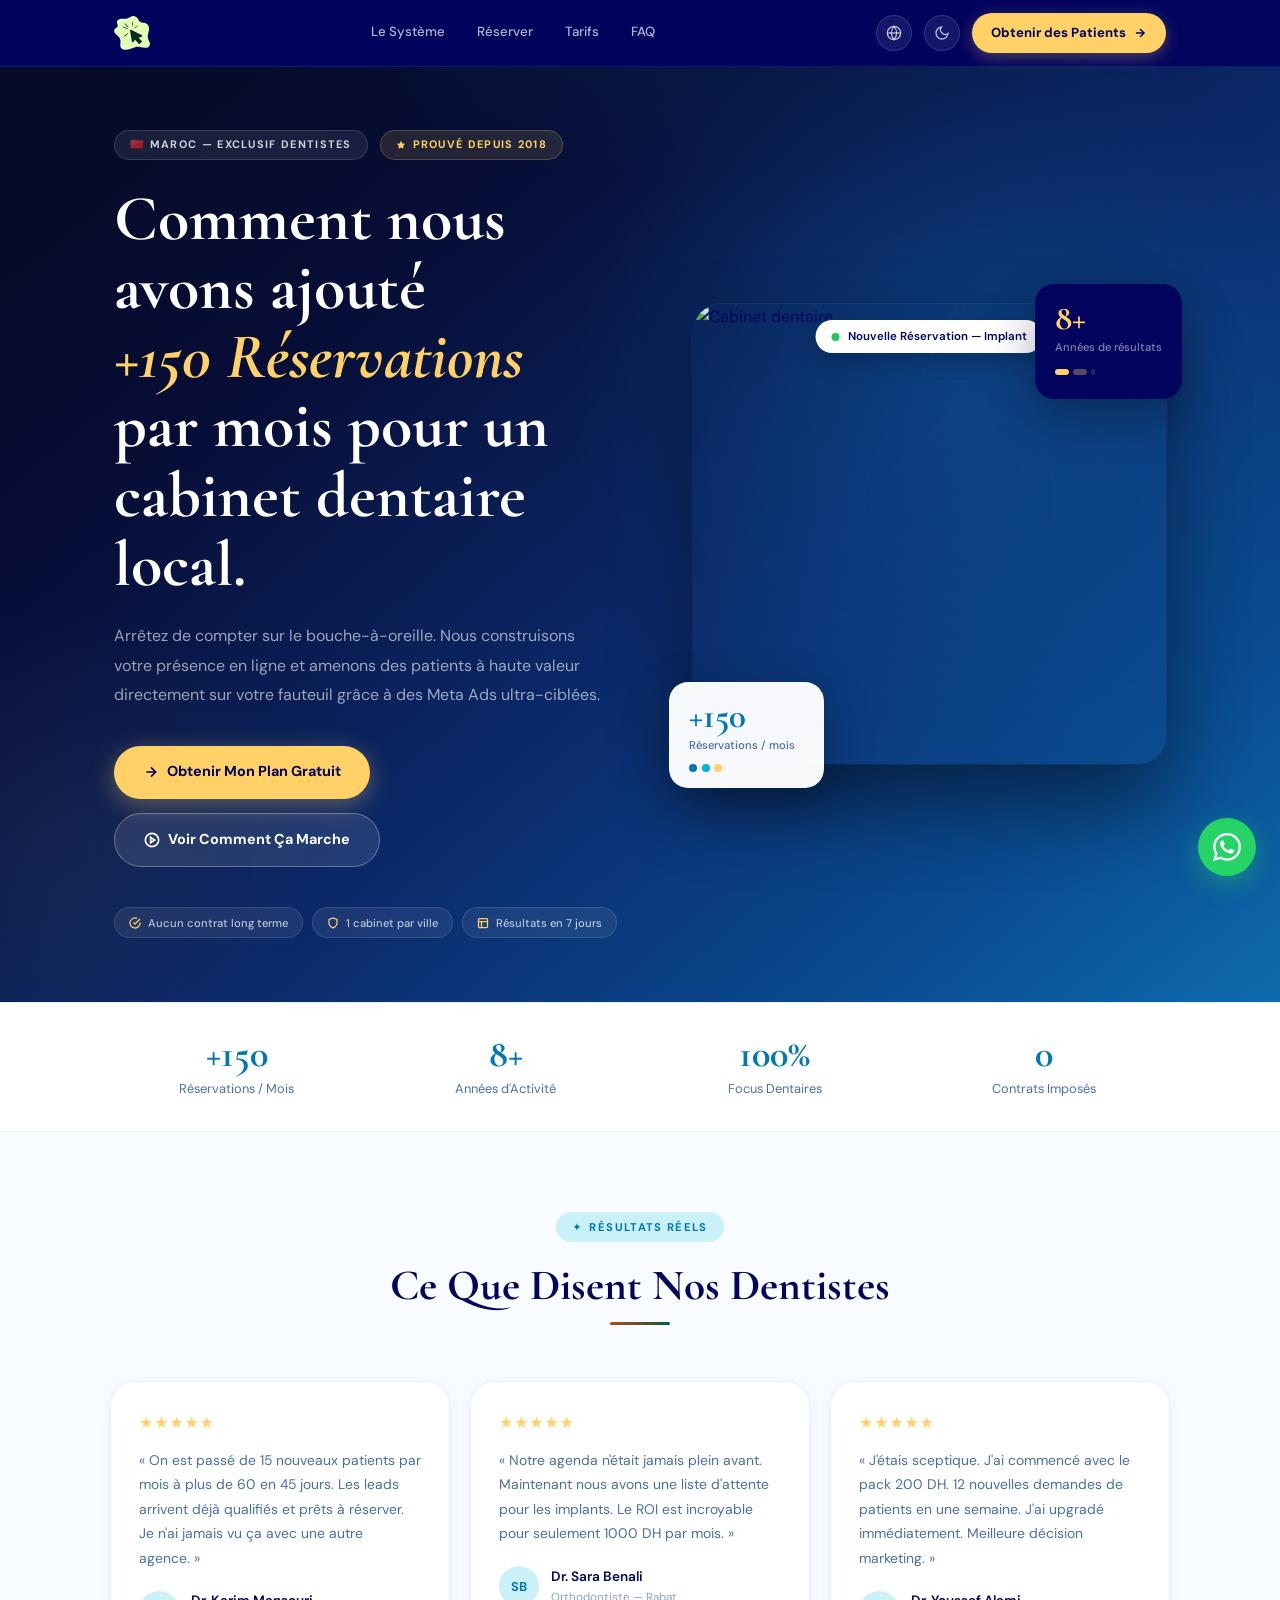
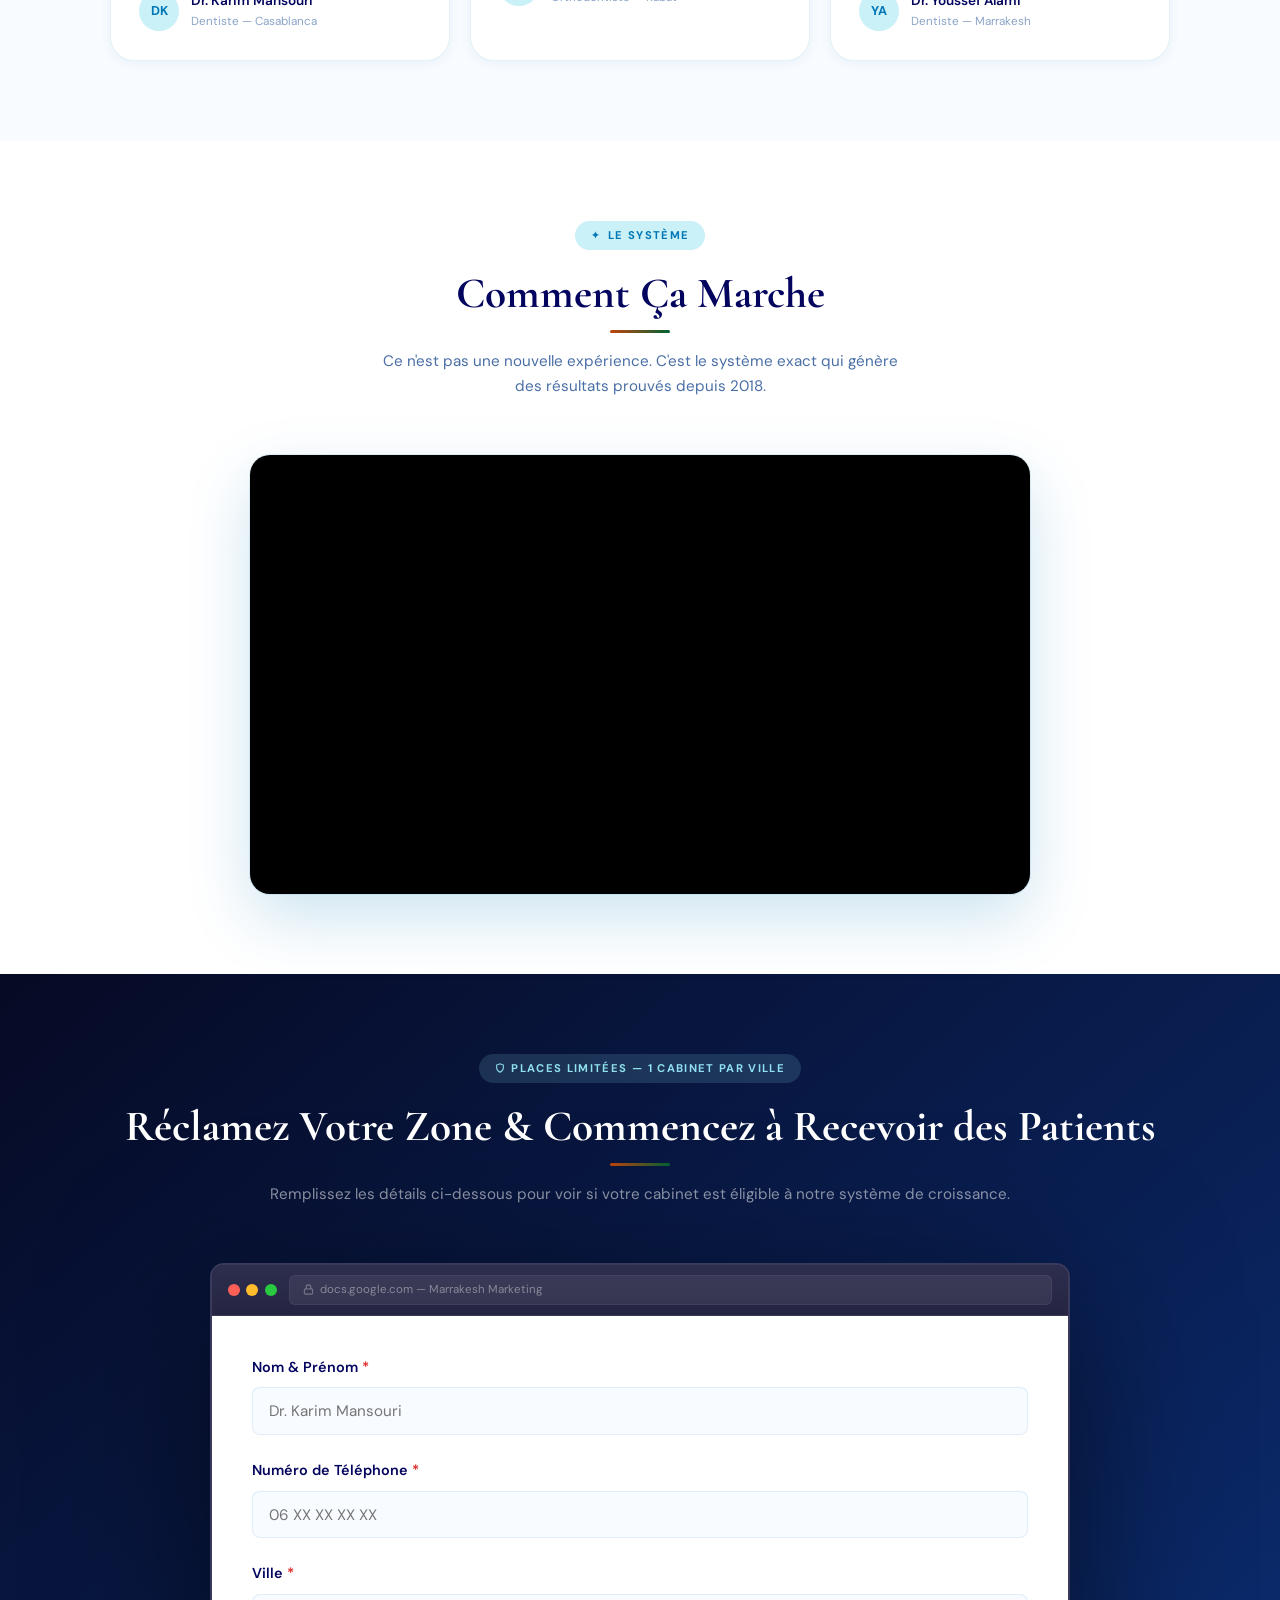
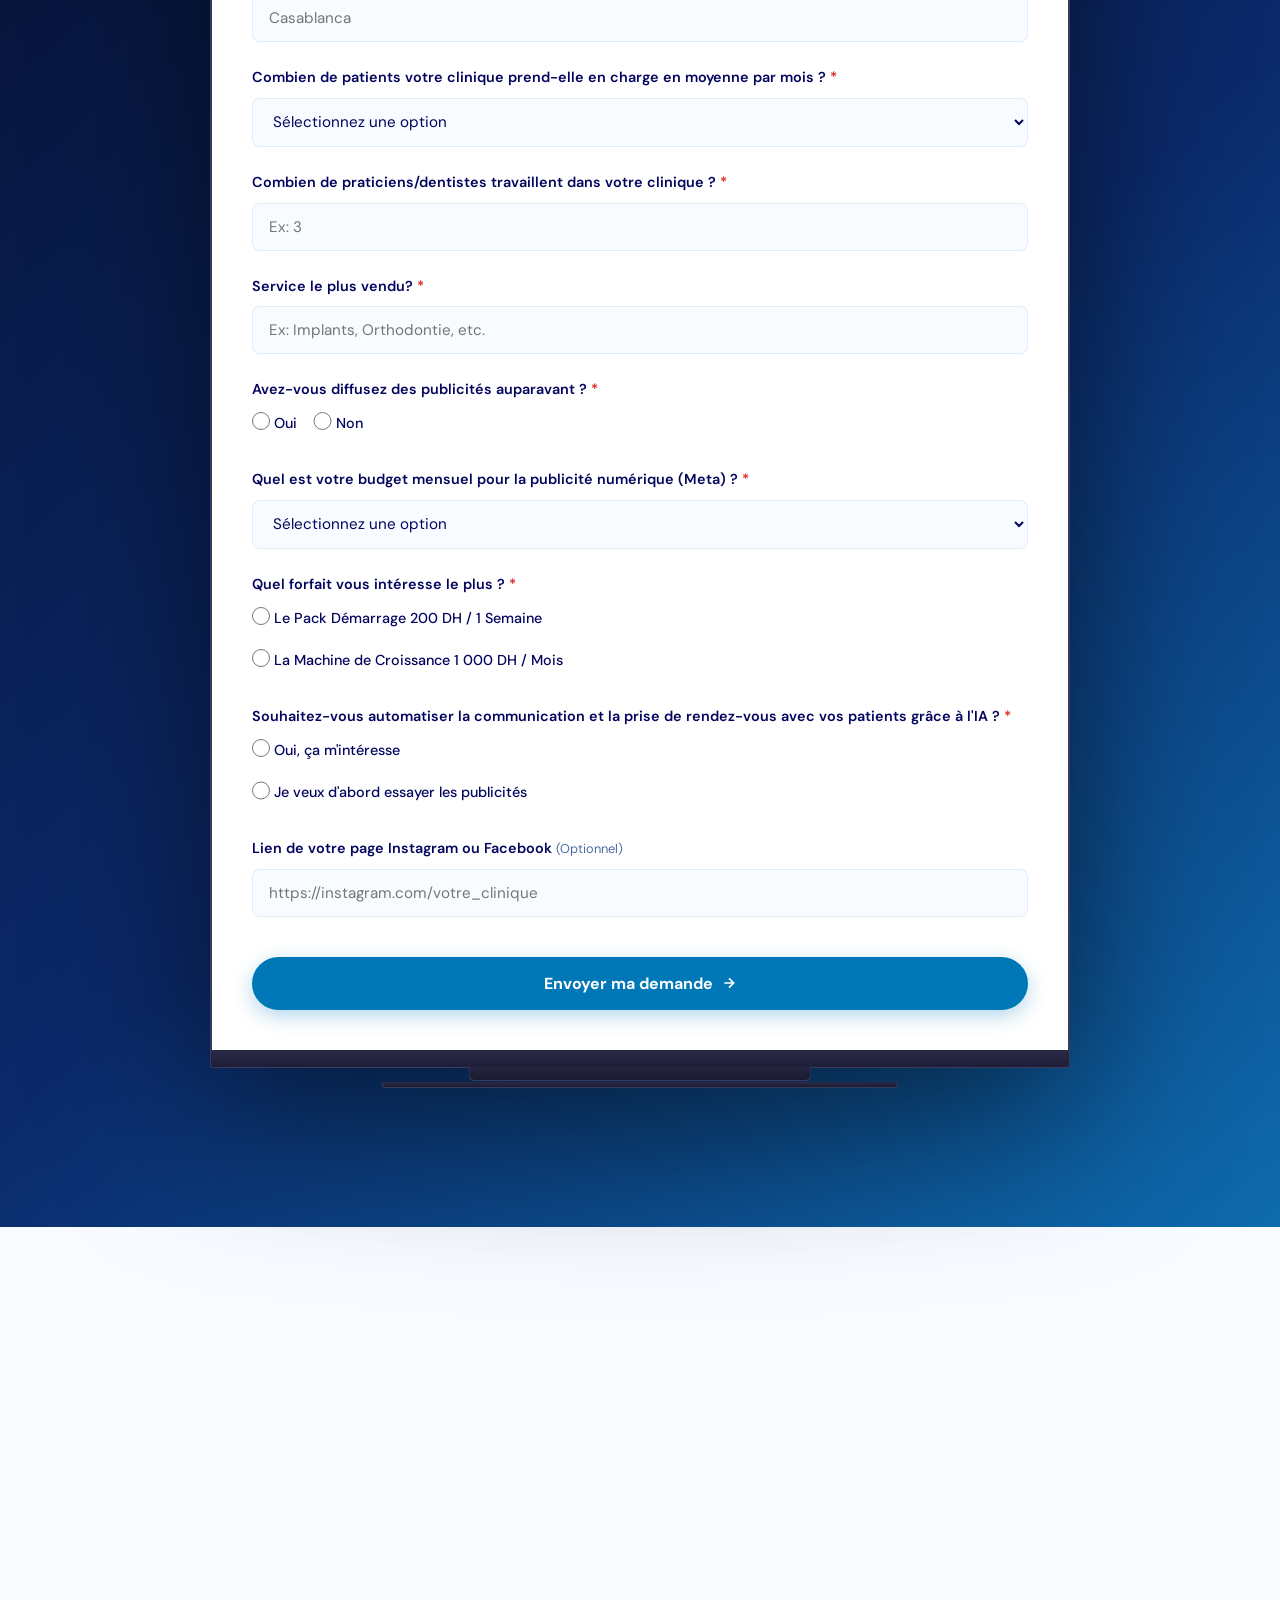
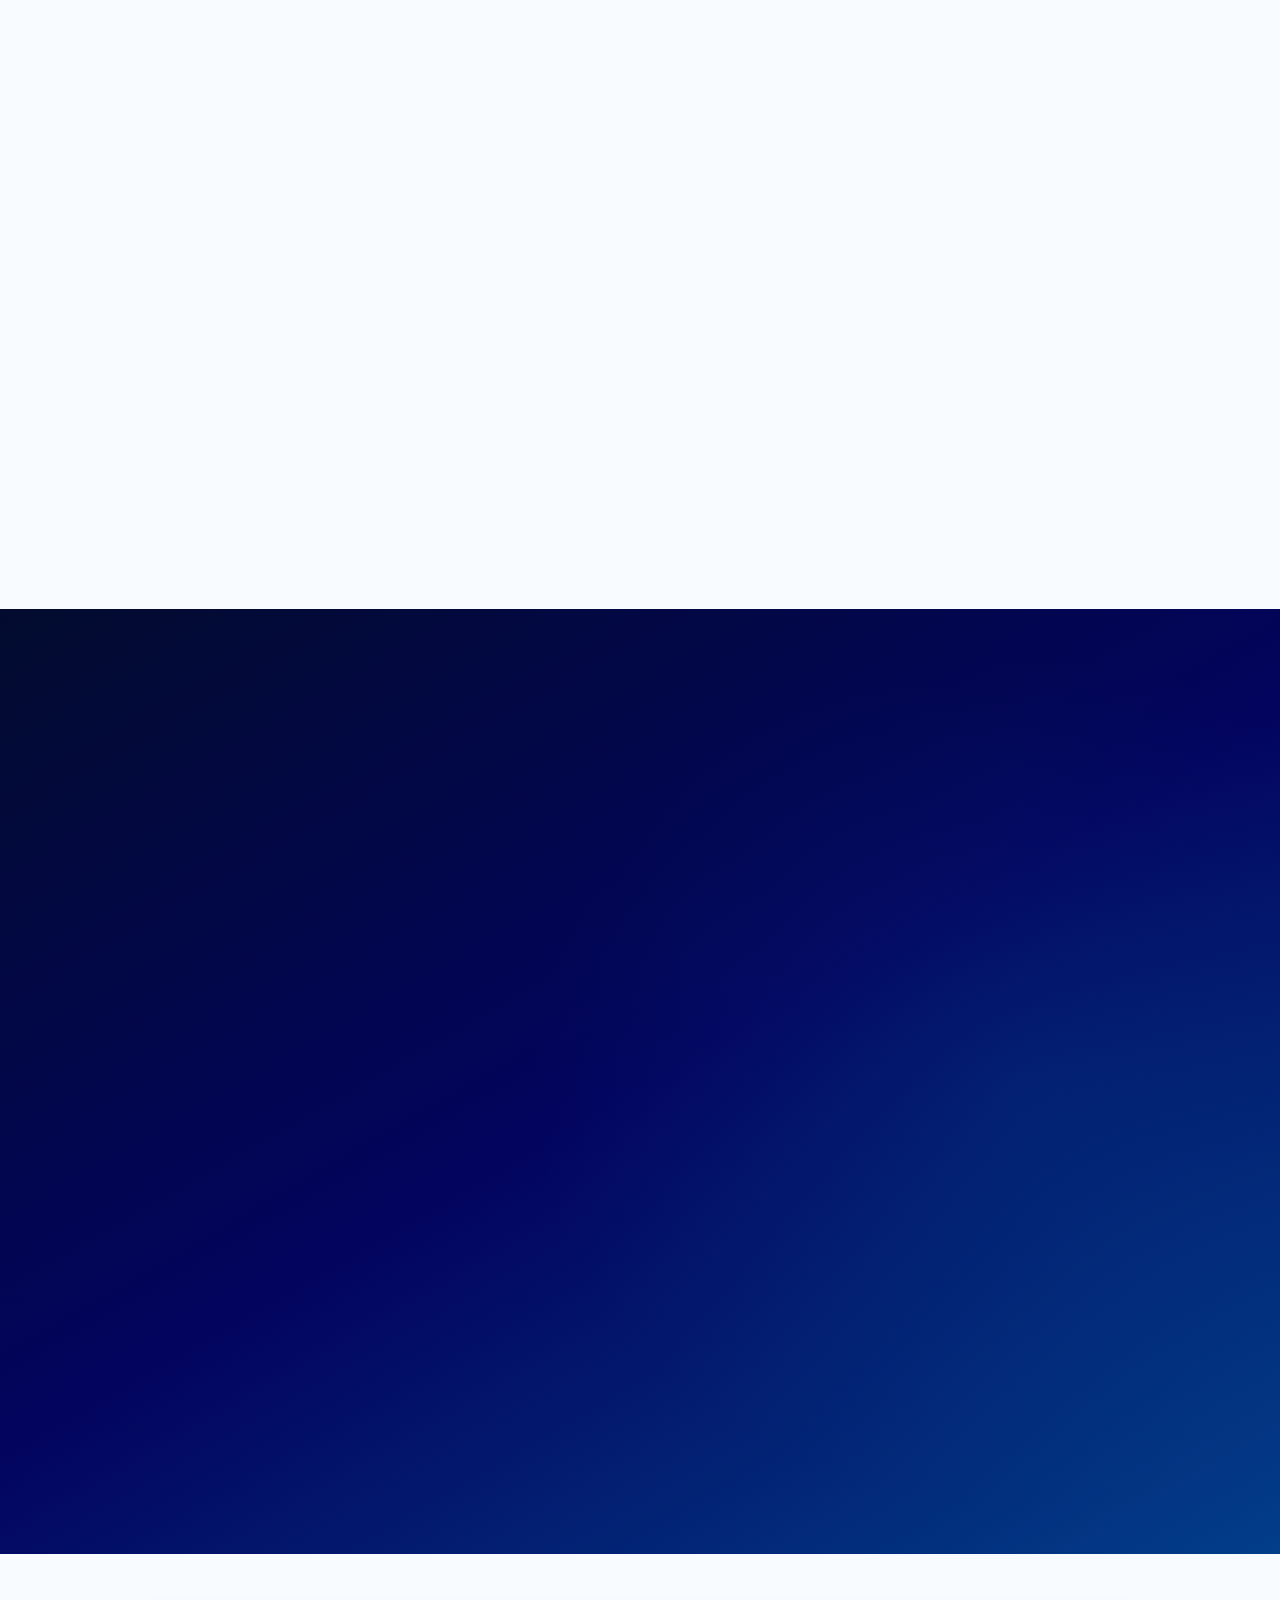
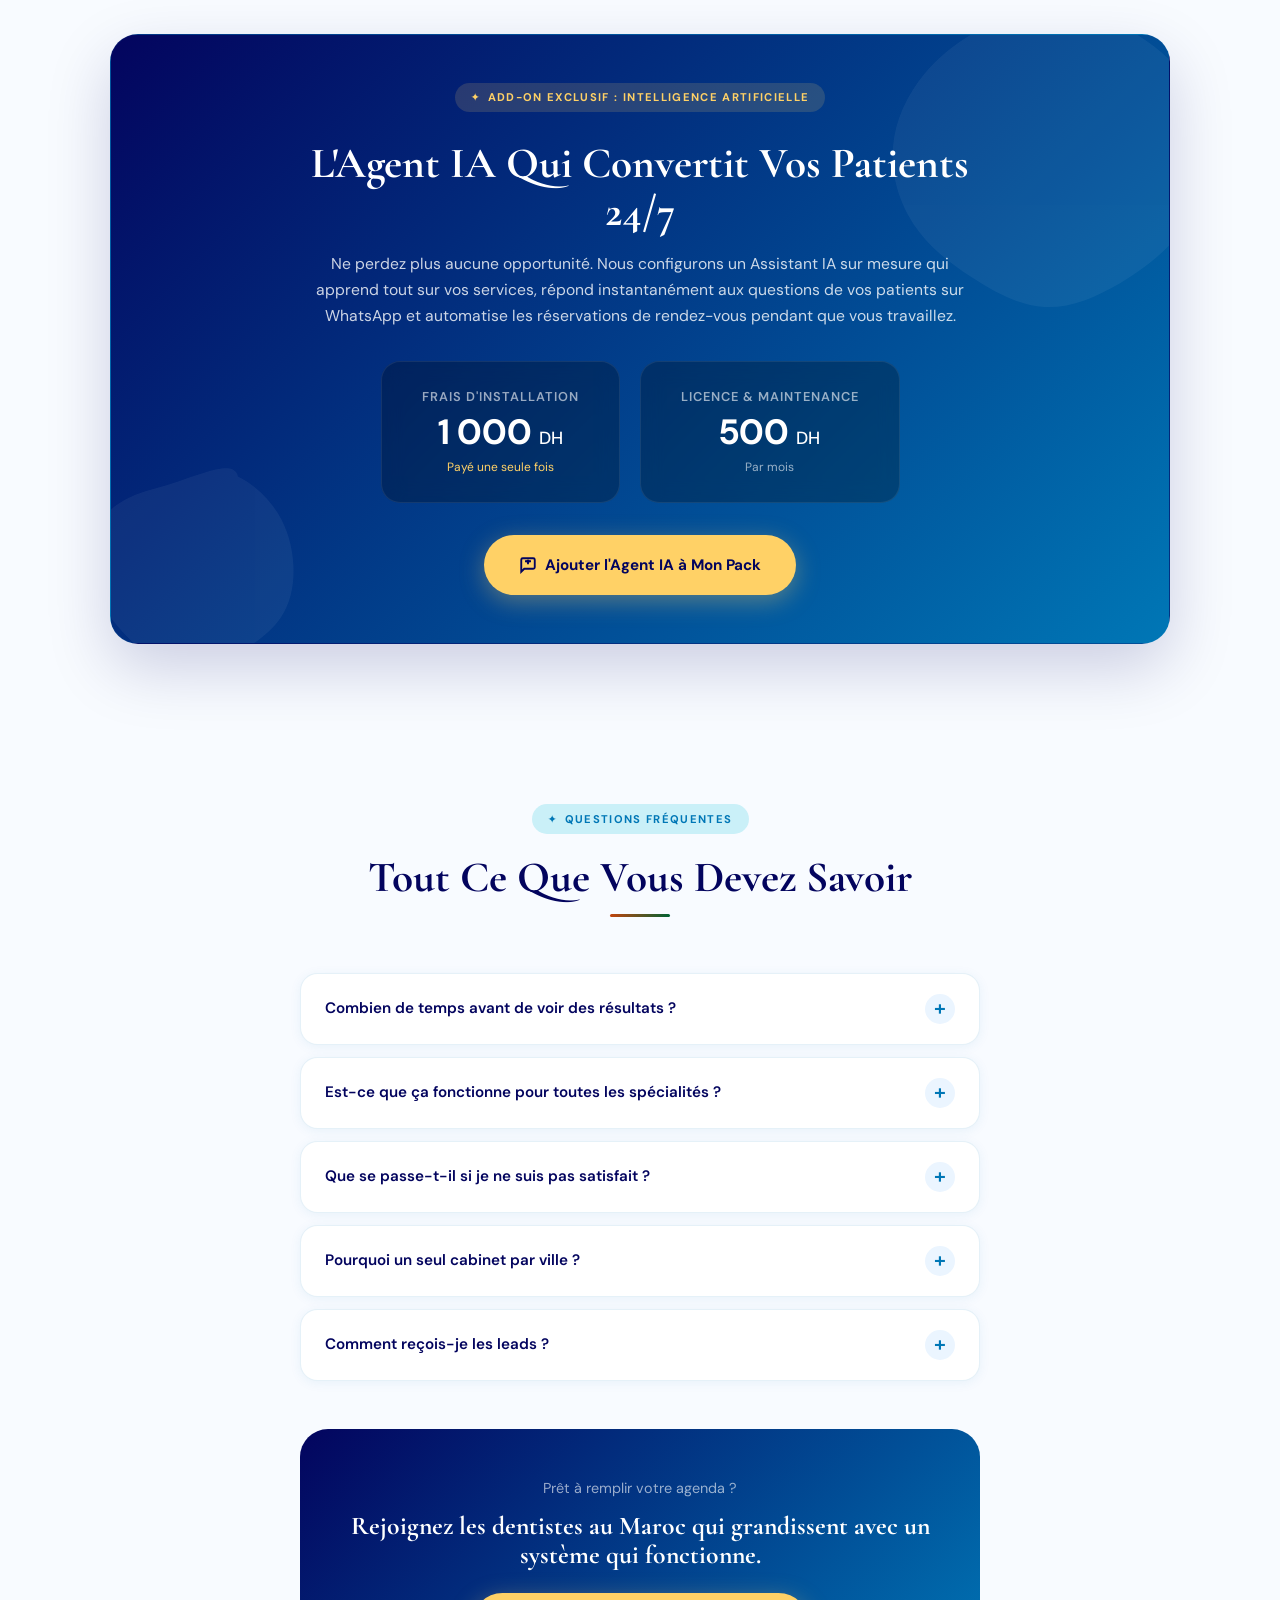
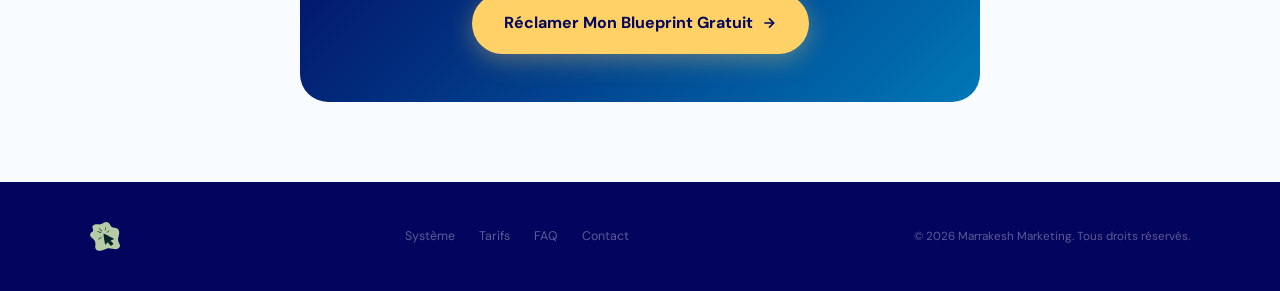
==== commit e8c15532: "Migrate to Web3Forms, add Thank You page with Meta Pixel, and update budget options" ====
--- a/index.html
+++ b/index.html
@@ -1952,7 +1952,114 @@
       right: 0;
       height: 20px;
     }
+    /* ═══════════════════════════════════════════
+   CUSTOM FORM
+═══════════════════════════════════════════ */
+    .custom-form {
+      display: flex;
+      flex-direction: column;
+      gap: 1.5rem;
+      text-align: left;
+    }
+    .custom-form label {
+      display: block;
+      font-weight: 600;
+      color: var(--text-main);
+      margin-bottom: 0.5rem;
+      font-size: 0.9rem;
+    }
+    .custom-form label .req { color: #DC2626; }
+    .custom-form label .optional { color: var(--text-muted); font-size: 0.8rem; font-weight: 400; }
+    .custom-form input[type="text"],
+    .custom-form input[type="tel"],
+    .custom-form input[type="url"],
+    .custom-form input[type="number"],
+    .custom-form select {
+      width: 100%;
+      padding: 0.8rem 1rem;
+      border-radius: 8px;
+      border: 1px solid var(--border);
+      background: var(--bg-page);
+      color: var(--text-main);
+      font-family: inherit;
+      font-size: 0.95rem;
+      transition: all 0.2s;
+    }
+    .custom-form input:focus,
+    .custom-form select:focus {
+      outline: none;
+      border-color: var(--blue);
+      box-shadow: 0 0 0 3px rgba(0, 119, 182, 0.15);
+    }
+    .radio-group { display: flex; gap: 1rem; }
+    .radio-vertical { flex-direction: column; gap: 0.5rem; }
+    .radio-label {
+      display: flex;
+      align-items: center;
+      gap: 0.5rem;
+      font-weight: 500 !important;
+      cursor: pointer;
+    }
+    .radio-label input {
+      width: 1.15rem;
+      height: 1.15rem;
+      accent-color: var(--blue);
+      margin: 0;
+      position: relative;
+      top: 2px;
+      flex-shrink: 0;
+    }
+    .submit-btn {
+      width: 100%;
+      padding: 1rem;
+      font-size: 1rem;
+      margin-top: 1rem;
+      display: flex;
+      justify-content: center;
+    }
+    .submit-btn:disabled {
+      opacity: 0.7;
+      cursor: not-allowed;
+    }
+    .form-result {
+      margin-top: 1rem;
+      padding: 1rem;
+      border-radius: 8px;
+      text-align: center;
+      font-weight: 600;
+      display: none;
+    }
+    .form-result.success {
+      display: block;
+      background: rgba(0, 180, 50, 0.1);
+      color: #008a2b;
+      border: 1px solid rgba(0, 180, 50, 0.2);
+    }
+    .form-result.error {
+      display: block;
+      background: rgba(220, 38, 38, 0.1);
+      color: #DC2626;
+      border: 1px solid rgba(220, 38, 38, 0.2);
+    }
   </style>
+
+  <!-- Meta Pixel Code -->
+  <script>
+    !function(f,b,e,v,n,t,s)
+    {if(f.fbq)return;n=f.fbq=function(){n.callMethod?
+    n.callMethod.apply(n,arguments):n.queue.push(arguments)};
+    if(!f._fbq)f._fbq=n;n.push=n;n.loaded=!0;n.version='2.0';
+    n.queue=[];t=b.createElement(e);t.async=!0;
+    t.src=v;s=b.getElementsByTagName(e)[0];
+    s.parentNode.insertBefore(t,s)}(window, document,'script',
+    'https://connect.facebook.net/en_US/fbevents.js');
+    fbq('init', '897580556657273');
+    fbq('track', 'PageView');
+  </script>
+  <noscript><img height="1" width="1" style="display:none"
+    src="https://www.facebook.com/tr?id=897580556657273&ev=PageView&noscript=1"
+  /></noscript>
+  <!-- End Meta Pixel Code -->
 </head>
 
 <body>
@@ -2264,11 +2371,98 @@
               docs.google.com — Marrakesh Marketing
             </div>
           </div>
-          <div class="macbook-iframe-wrap" id="formWrap">
-            <iframe id="gform"
-              src="https://docs.google.com/forms/d/e/1FAIpQLSc5AsvZZ0cgzAM4sxGP7REi2oJPfFTqbE4lUsErti-8wNw30A/viewform?embedded=true&hl=fr"
-              title="Formulaire Marrakesh Marketing" marginheight="0" marginwidth="0" scrolling="auto"
-              loading="lazy">Chargement…</iframe>
+          <div class="macbook-iframe-wrap" id="formWrap" style="padding: 2.5rem; background: var(--bg-card);">
+            <form id="contactForm" class="custom-form">
+              <input type="hidden" name="access_key" value="d5fd191c-747b-4cf1-9410-42436970276a">
+              <input type="hidden" name="subject" value="Nouveau Lead - Dentiste LP">
+              <input type="hidden" name="from_name" value="Système Acquisition Patients">
+              <!-- Honeypot -->
+              <input type="checkbox" name="botcheck" class="hidden" style="display: none;">
+
+              <div class="form-group">
+                <label>Nom & Prénom <span class="req">*</span></label>
+                <input type="text" name="Nom Complet" required placeholder="Dr. Karim Mansouri">
+              </div>
+
+              <div class="form-group">
+                <label>Numéro de Téléphone <span class="req">*</span></label>
+                <input type="tel" name="Téléphone" required placeholder="06 XX XX XX XX">
+              </div>
+
+              <div class="form-group">
+                <label>Ville <span class="req">*</span></label>
+                <input type="text" name="Ville" required placeholder="Casablanca">
+              </div>
+
+              <div class="form-group">
+                <label>Combien de patients votre clinique prend-elle en charge en moyenne par mois ? <span class="req">*</span></label>
+                <select name="Volume Patients" required>
+                  <option value="" disabled selected>Sélectionnez une option</option>
+                  <option value="Moins de 100">Moins de 100</option>
+                  <option value="100 - 300">100 - 300</option>
+                  <option value="300 - 500">300 - 500</option>
+                  <option value="Plus de 500">Plus de 500</option>
+                </select>
+              </div>
+
+              <div class="form-group">
+                <label>Combien de praticiens/dentistes travaillent dans votre clinique ? <span class="req">*</span></label>
+                <input type="number" name="Nombre de praticiens" min="1" required placeholder="Ex: 3">
+              </div>
+
+              <div class="form-group">
+                <label>Service le plus vendu? <span class="req">*</span></label>
+                <input type="text" name="Service le plus vendu" required placeholder="Ex: Implants, Orthodontie, etc.">
+              </div>
+
+              <div class="form-group">
+                <label>Avez-vous diffusez des publicités auparavant ? <span class="req">*</span></label>
+                <div class="radio-group">
+                  <label class="radio-label"><input type="radio" name="Expérience Publicitaire" value="Oui" required> <span>Oui</span></label>
+                  <label class="radio-label"><input type="radio" name="Expérience Publicitaire" value="Non" required> <span>Non</span></label>
+                </div>
+              </div>
+
+              <div class="form-group">
+                <label>Quel est votre budget mensuel pour la publicité numérique (Meta) ? <span class="req">*</span></label>
+                <select name="Budget Mensuel" required>
+                  <option value="" disabled selected>Sélectionnez une option</option>
+                  <option value="Moins de 3000 DH">Moins de 3000 DH</option>
+                  <option value="3000 DH - 4000 DH">3000 DH - 4000 DH</option>
+                  <option value="4000 DH - 5000 DH">4000 DH - 5000 DH</option>
+                  <option value="Plus de 5 000 DH">Plus de 5 000 DH</option>
+                </select>
+              </div>
+
+              <div class="form-group">
+                <label>Quel forfait vous intéresse le plus ? <span class="req">*</span></label>
+                <div class="radio-group radio-vertical">
+                  <label class="radio-label"><input type="radio" name="Forfait Intéressé" value="Le Pack Démarrage 200 DH / 1 Semaine" required> <span>Le Pack Démarrage 200 DH / 1 Semaine</span></label>
+                  <label class="radio-label"><input type="radio" name="Forfait Intéressé" value="La Machine de Croissance 1 000 DH / Mois" required> <span>La Machine de Croissance 1 000 DH / Mois</span></label>
+                </div>
+              </div>
+
+              <div class="form-group">
+                <label>Souhaitez-vous automatiser la communication et la prise de rendez-vous avec vos patients grâce à l'IA ? <span class="req">*</span></label>
+                <div class="radio-group radio-vertical">
+                  <label class="radio-label"><input type="radio" name="Intérêt IA" value="Oui, ça m'intéresse" required> <span>Oui, ça m'intéresse</span></label>
+                  <label class="radio-label"><input type="radio" name="Intérêt IA" value="Je veux d'abord essayer les publicités" required> <span>Je veux d'abord essayer les publicités</span></label>
+                </div>
+              </div>
+
+              <div class="form-group">
+                <label>Lien de votre page Instagram ou Facebook <span class="optional">(Optionnel)</span></label>
+                <input type="url" name="Lien Réseaux Sociaux" placeholder="https://instagram.com/votre_clinique">
+              </div>
+
+              <button type="submit" class="btn btn-blue submit-btn" id="submitBtn">
+                Envoyer ma demande
+                <svg width="16" height="16" viewBox="0 0 24 24" fill="none" stroke="currentColor" stroke-width="2.5">
+                  <path d="M5 12h14M12 5l7 7-7 7"/>
+                </svg>
+              </button>
+              <div id="formResult" class="form-result"></div>
+            </form>
           </div>
         </div>
         <div class="macbook-stand-top"></div>
@@ -2633,28 +2827,61 @@
       });
     });
 
-    /* ── Google Form — dynamic iframe height ── */
-    (function () {
-      const iframe = document.getElementById('gform');
-      if (!iframe) return;
-
-      // Poll to auto-grow iframe once loaded (cross-origin safe fallback)
-      iframe.addEventListener('load', function () {
-        // Try same-origin height detection
-        try {
-          const h = iframe.contentWindow.document.body.scrollHeight;
-          if (h > 400) iframe.style.height = h + 'px';
-        } catch (e) {
-          // Cross-origin (Google Forms) — use safe fixed tall height
-          // and use ResizeObserver on the inner document if available
+    /* ── Web3Forms Submission ── */
+    const form = document.getElementById('contactForm');
+    const result = document.getElementById('formResult');
+    const submitBtn = document.getElementById('submitBtn');
+
+    if (form) {
+      form.addEventListener('submit', function(e) {
+        e.preventDefault();
+        
+        submitBtn.disabled = true;
+        submitBtn.innerHTML = 'Envoi en cours... <svg width="16" height="16" viewBox="0 0 24 24" fill="none" stroke="currentColor" stroke-width="2.5"><path d="M12 2v4M12 18v4M4.93 4.93l2.83 2.83M16.24 16.24l2.83 2.83M2 12h4M18 12h4M4.93 19.07l2.83-2.83M16.24 7.76l2.83-2.83" style="transform-origin: center; animation: spin 1s linear infinite;"/></svg>';
+        
+        // Inline animation for spinner
+        if(!document.getElementById('spinStyle')) {
+            const style = document.createElement('style');
+            style.id = 'spinStyle';
+            style.innerHTML = '@keyframes spin { 100% { transform: rotate(360deg); } }';
+            document.head.appendChild(style);
         }
-        // Fallback: set generous height for the full form
-        iframe.style.height = '850px';
+
+        const formData = new FormData(form);
+        const object = Object.fromEntries(formData);
+        const json = JSON.stringify(object);
+
+        fetch('https://api.web3forms.com/submit', {
+            method: 'POST',
+            headers: {
+                'Content-Type': 'application/json',
+                'Accept': 'application/json'
+            },
+            body: json
+        })
+        .then(async (response) => {
+            let json = await response.json();
+            if (response.status == 200) {
+                window.location.href = 'thank-you.html';
+                form.reset();
+            } else {
+                console.log(response);
+                result.innerHTML = 'Une erreur est survenue. Veuillez réessayer.';
+                result.className = 'form-result error';
+            }
+        })
+        .catch(error => {
+            console.log(error);
+            result.innerHTML = 'Une erreur est survenue. Veuillez vérifier votre connexion.';
+            result.className = 'form-result error';
+        })
+        .then(function() {
+            submitBtn.disabled = false;
+            submitBtn.innerHTML = 'Envoyer ma demande <svg width="16" height="16" viewBox="0 0 24 24" fill="none" stroke="currentColor" stroke-width="2.5"><path d="M5 12h14M12 5l7 7-7 7"/></svg>';
+            setTimeout(() => { result.className = 'form-result'; result.style.display = 'none'; }, 6000);
+        });
       });
-
-      // Extra safety: bump height after a delay (Google Forms loads progressively)
-      setTimeout(() => { if (parseInt(iframe.style.height || 0) < 800) iframe.style.height = '850px'; }, 3000);
-    })();
+    }
   </script>
 </body>
 
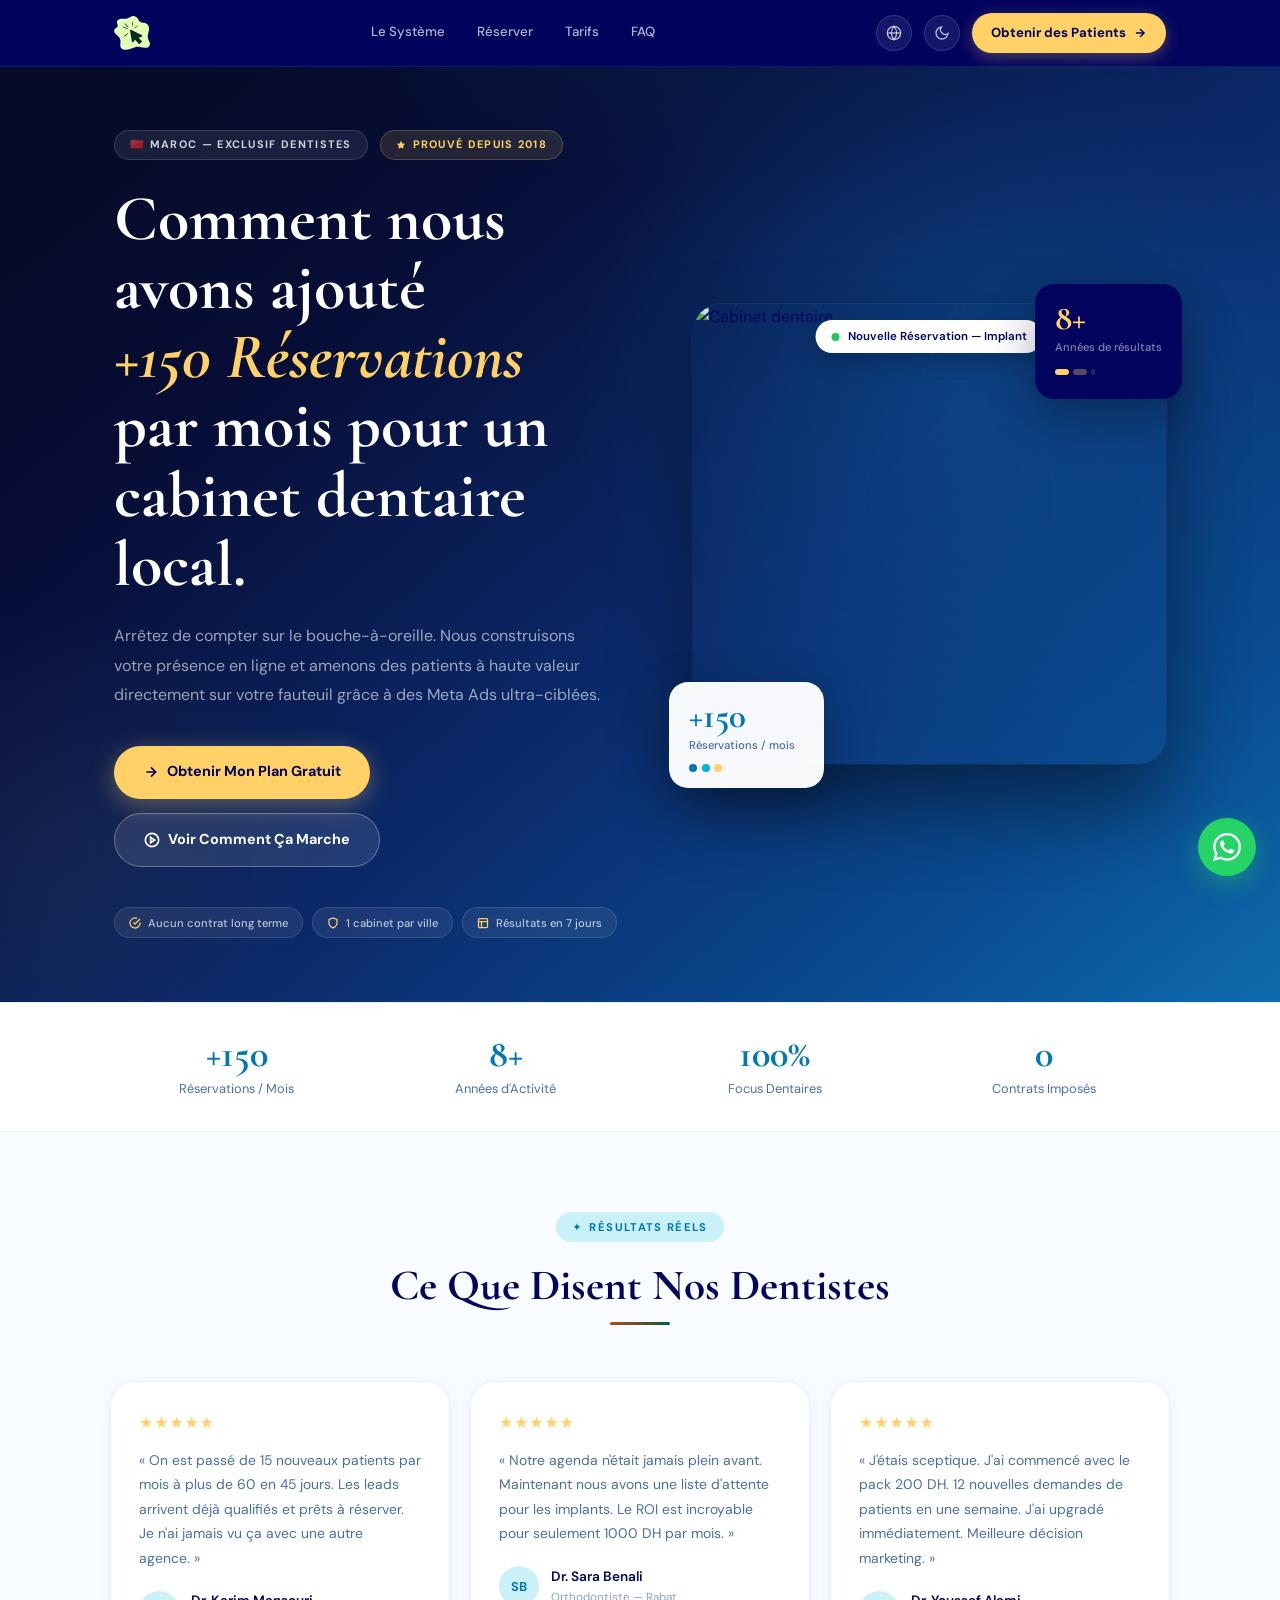
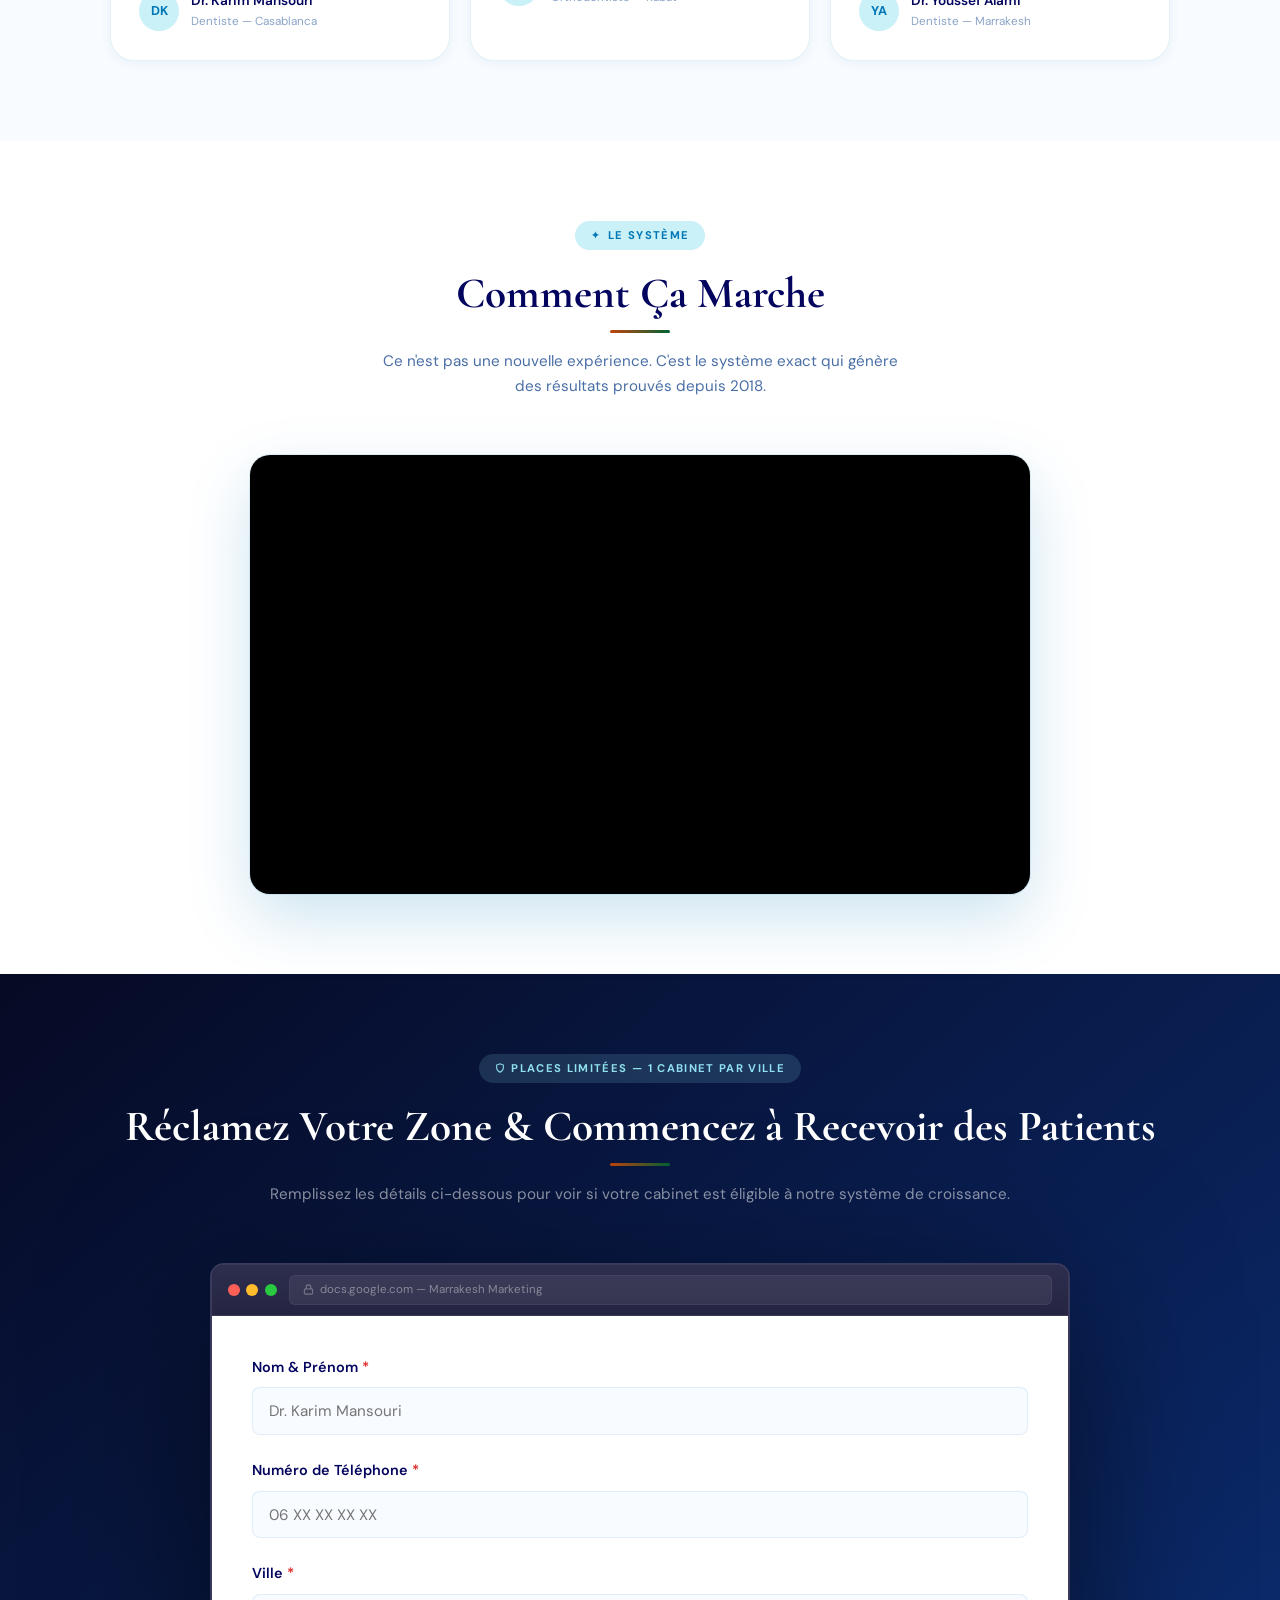
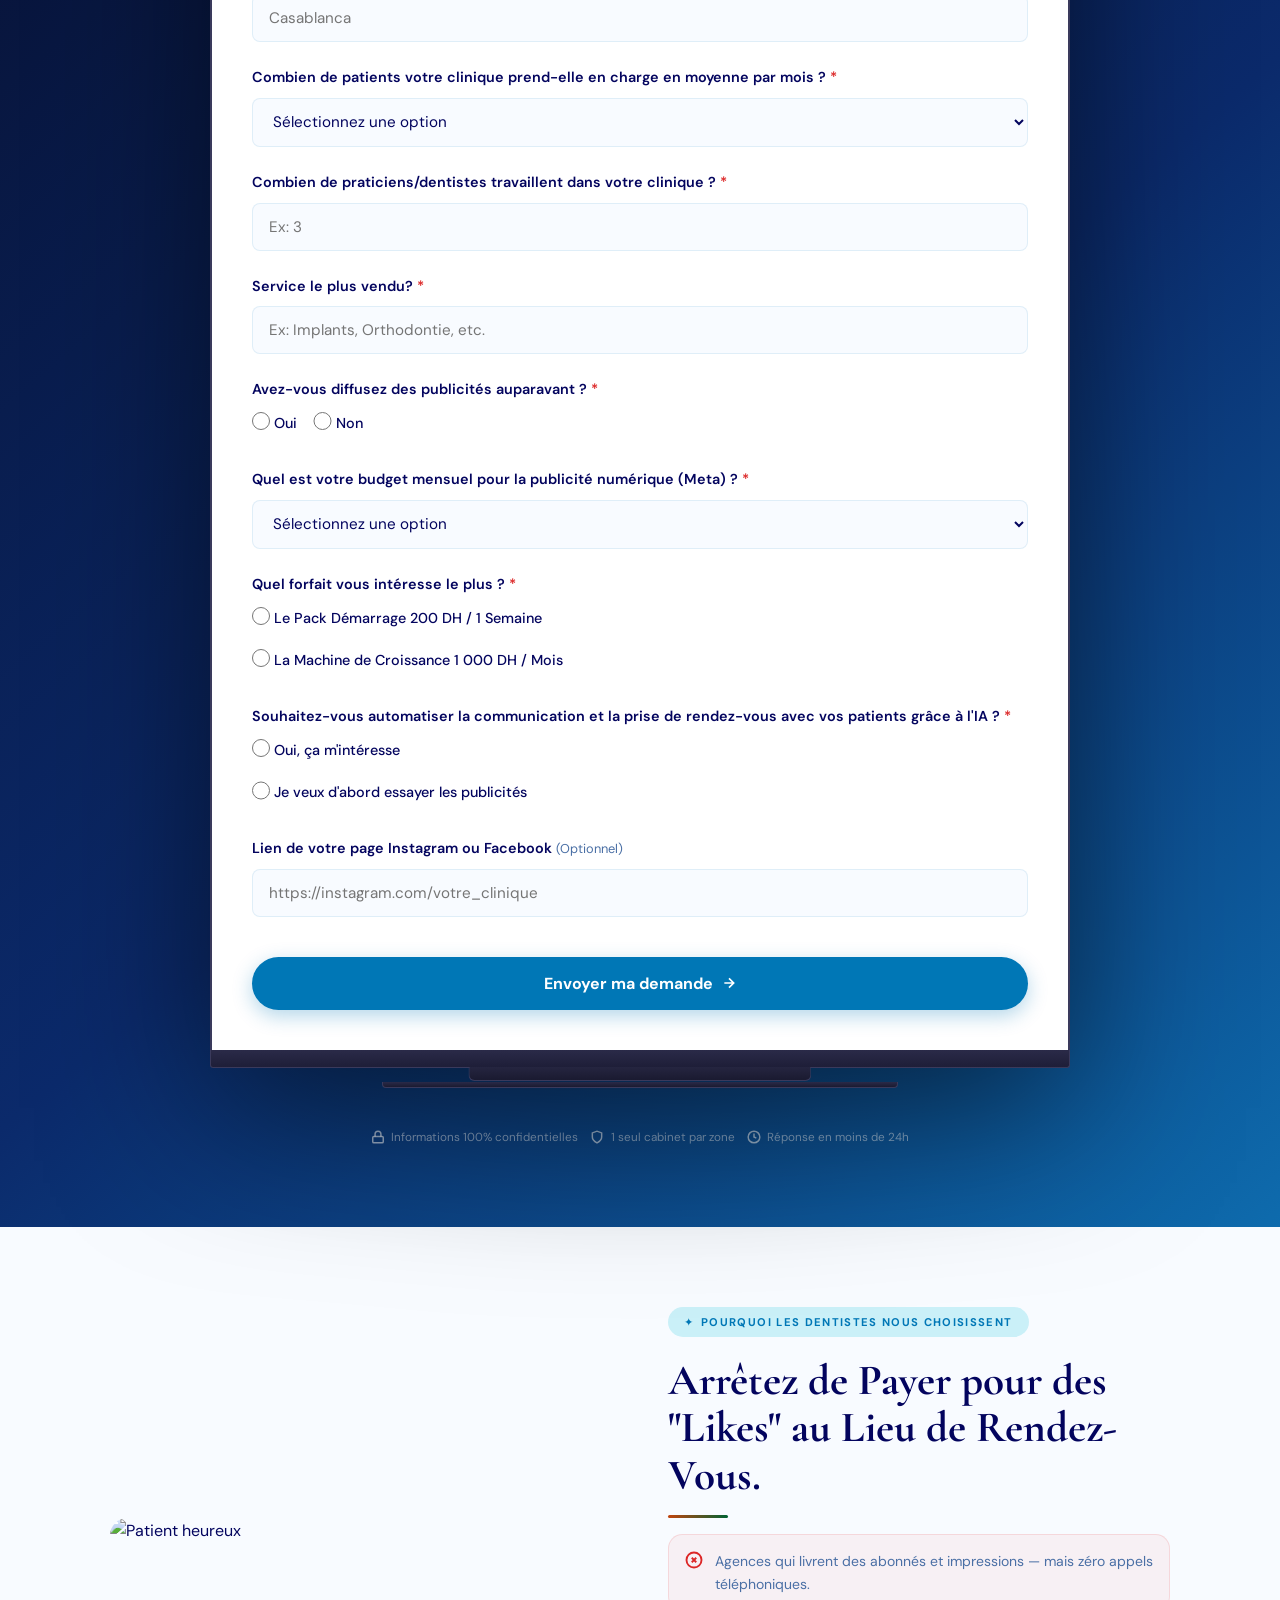
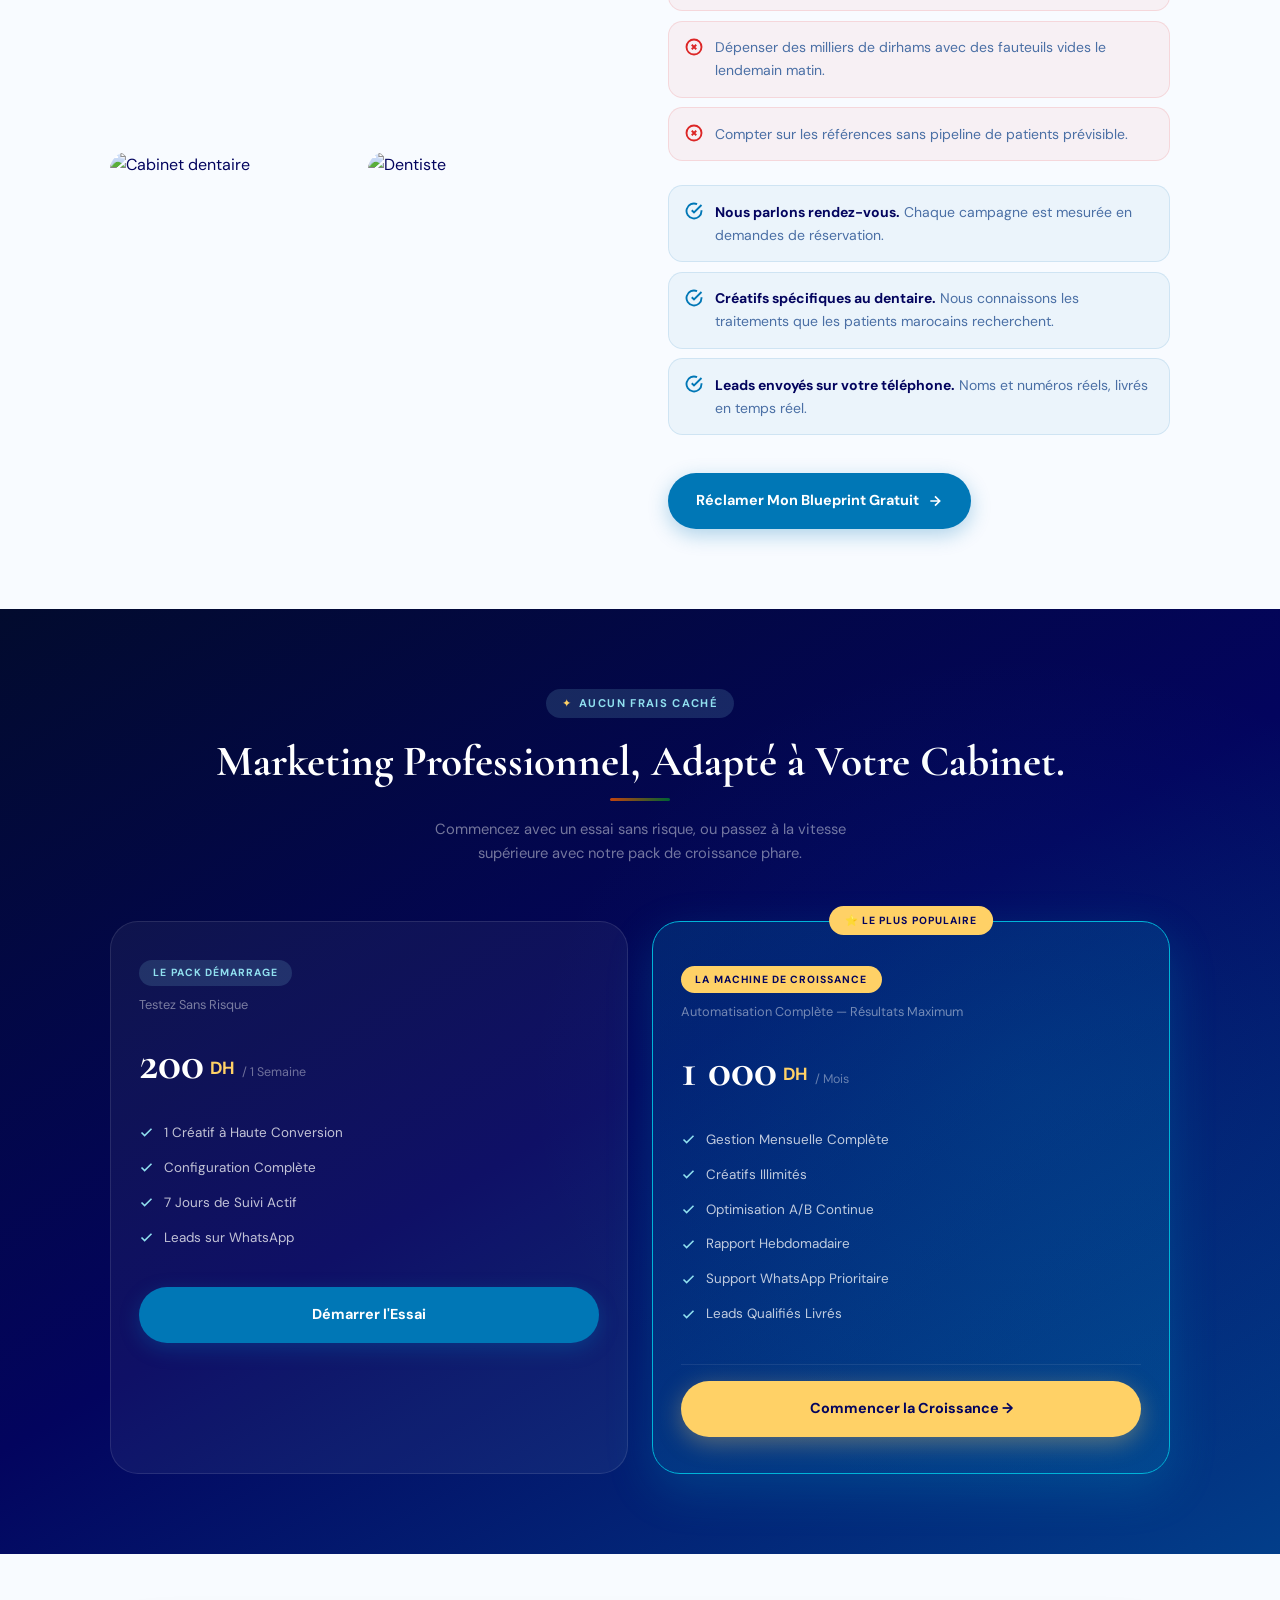
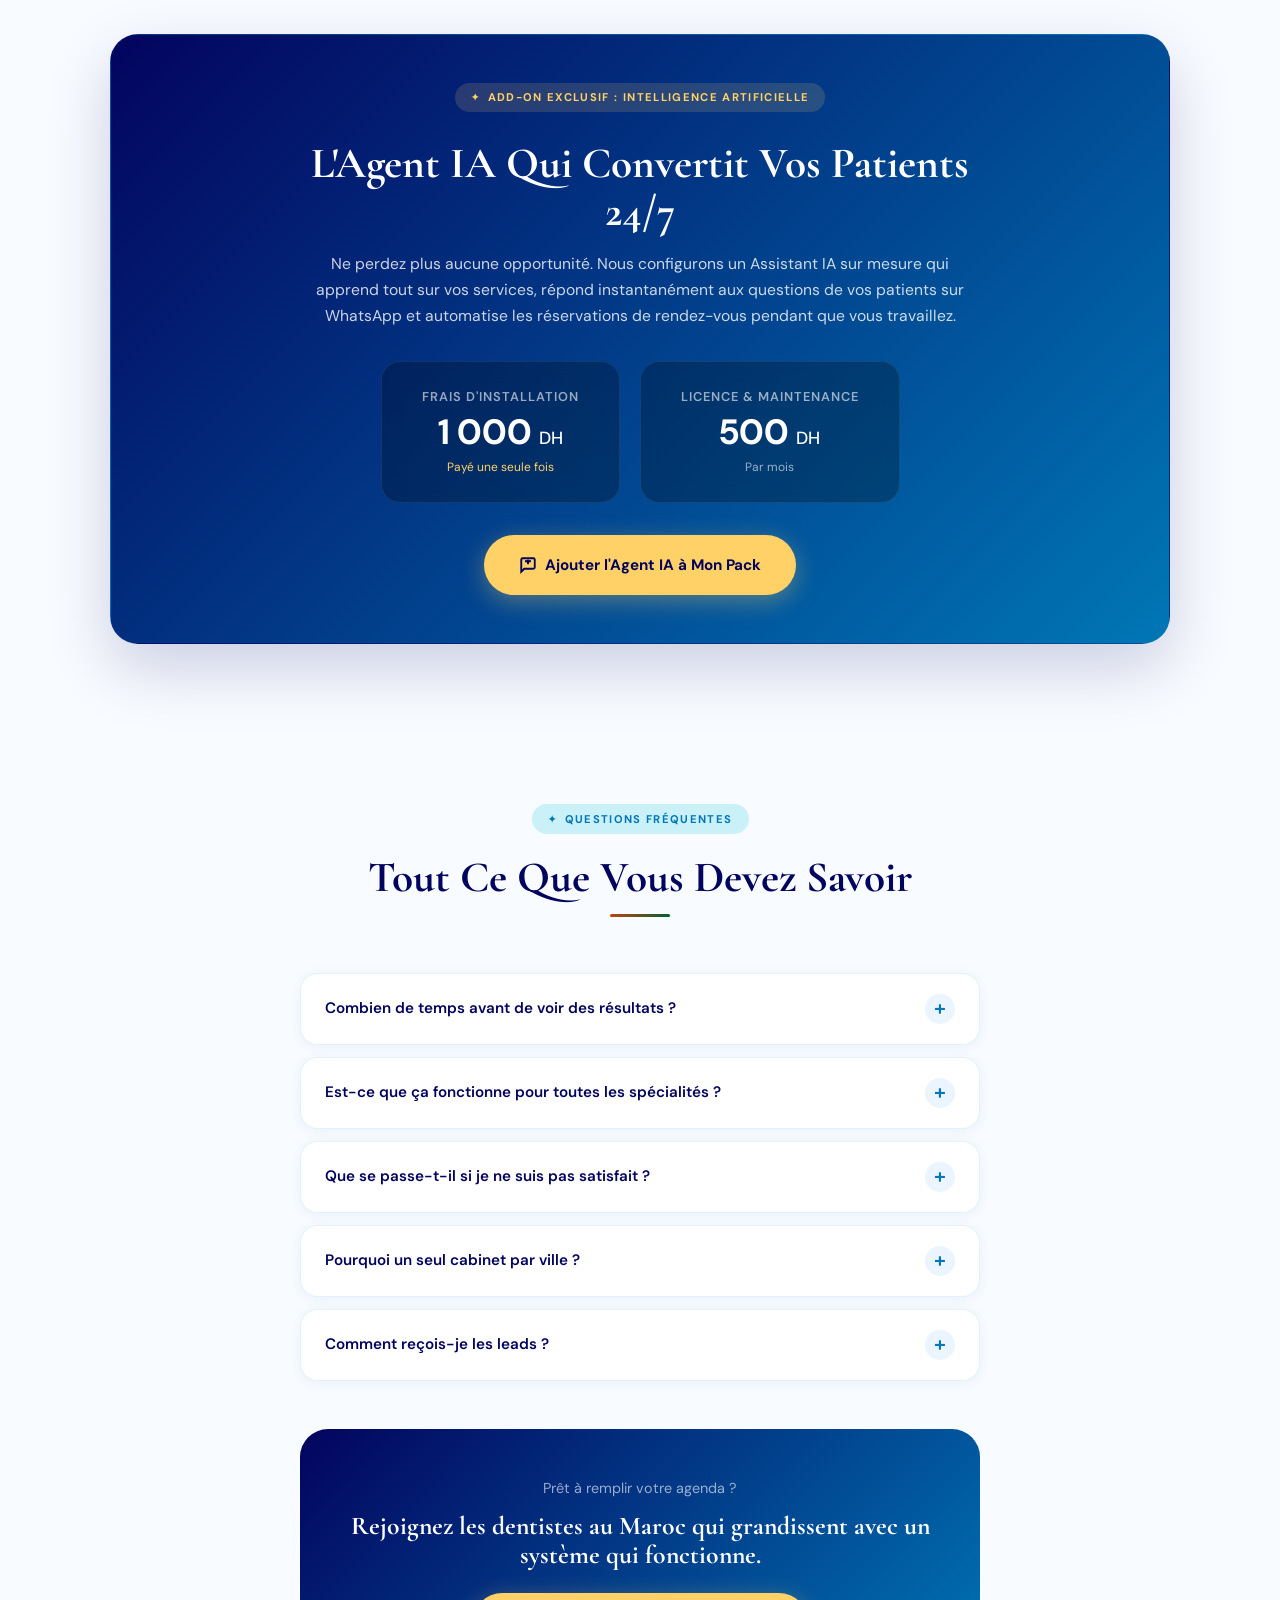
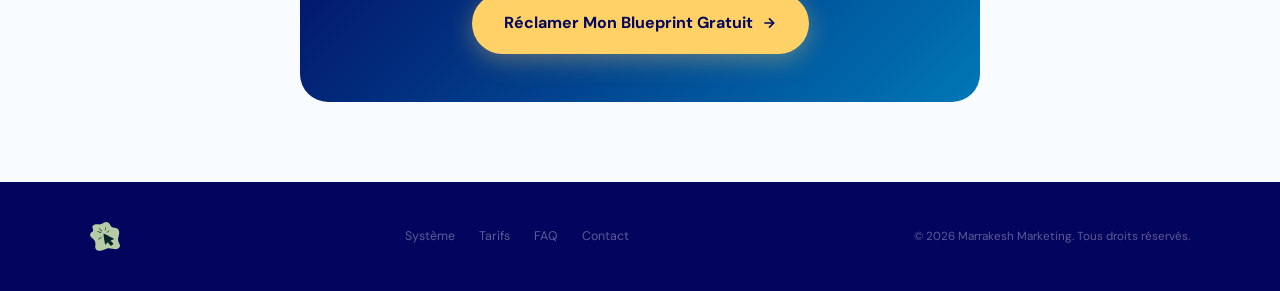
==== commit 8b8634b6: "Finalize multi-language landing page: Single file structure, UI fixes, tracking loop closed" ====
--- a/index.html
+++ b/index.html
@@ -1,2046 +1,326 @@
 <!DOCTYPE html>
 <html lang="fr" data-theme="light">
-
 <head>
   <meta charset="UTF-8" />
   <meta name="viewport" content="width=device-width, initial-scale=1.0" />
-  <title>Acquisition de patients pour les dentistes</title>
-  <meta name="description"
-    content="Système exclusif d'acquisition de patients pour cabinets dentaires au Maroc. Meta Ads ciblées, résultats prouvés depuis 2018." />
+  <title data-i18n="title">Acquisition de patients pour les dentistes</title>
+  <meta name="description" data-i18n-meta="description" content="Système exclusif d'acquisition de patients pour cabinets dentaires au Maroc. Meta Ads ciblées, résultats prouvés depuis 2018." />
   <link rel="icon" href="icon.svg" type="image/svg+xml">
-  <link rel="alternate" hreflang="fr" href="index.html" />
-  <link rel="alternate" hreflang="en" href="en.html" />
-  <link rel="alternate" hreflang="ar" href="ar.html" />
-  <link rel="alternate" hreflang="x-default" href="index.html" />
   <link rel="preconnect" href="https://fonts.googleapis.com">
   <link rel="preconnect" href="https://fonts.gstatic.com" crossorigin>
-  <link
-    href="https://fonts.googleapis.com/css2?family=Cormorant+Garamond:ital,wght@0,400;0,500;0,600;0,700;1,700&family=DM+Sans:wght@300;400;500;600;700&display=swap"
-    rel="stylesheet">
+  <link href="https://fonts.googleapis.com/css2?family=Cormorant+Garamond:ital,wght@0,400;0,500;0,600;0,700;1,700&family=DM+Sans:wght@300;400;500;600;700&display=swap" rel="stylesheet">
   <style>
     /* ═══════════════════════════════════════════
-   TOKENS
+   TOKENS & BASE CSS (Same as original)
 ═══════════════════════════════════════════ */
     :root {
-      --blue: #0077B6;
-      --blue-deep: #023E8A;
-      --navy: #03045E;
-      --teal: #00B4D8;
-      --sky: #90E0EF;
-      --light: #CAF0F8;
-      --yellow: #FFD166;
-      --gold: #C9A84C;
-      --white: #FFFFFF;
-      --off-white: #F8FBFF;
-      --text-main: #03045E;
-      --text-muted: #4A6FA5;
-      --text-light: #8BA3C7;
-      --bg-page: #F8FBFF;
-      --bg-card: #FFFFFF;
-      --bg-subtle: #EBF5FF;
-      --border: rgba(0, 119, 182, .10);
-      --shadow-sm: 0 2px 12px rgba(0, 119, 182, .07);
-      --shadow-md: 0 8px 32px rgba(0, 119, 182, .12);
-      --shadow-lg: 0 24px 64px rgba(3, 4, 94, .18);
-      --nav-bg: rgba(3, 4, 94, .97);
-      --nav-border: rgba(0, 180, 216, .15);
-      --moroccan-r: #C1440E;
-      --moroccan-g: #006233;
-      --ease: cubic-bezier(.4, 0, .2, 1);
+      --blue: #0077B6; --blue-deep: #023E8A; --navy: #03045E; --teal: #00B4D8;
+      --sky: #90E0EF; --light: #CAF0F8; --yellow: #FFD166; --gold: #C9A84C;
+      --white: #FFFFFF; --off-white: #F8FBFF; --text-main: #03045E; --text-muted: #4A6FA5;
+      --text-light: #8BA3C7; --bg-page: #F8FBFF; --bg-card: #FFFFFF; --bg-subtle: #EBF5FF;
+      --border: rgba(0, 119, 182, .10); --shadow-sm: 0 2px 12px rgba(0, 119, 182, .07);
+      --shadow-md: 0 8px 32px rgba(0, 119, 182, .12); --shadow-lg: 0 24px 64px rgba(3, 4, 94, .18);
+      --nav-bg: rgba(3, 4, 94, .97); --nav-border: rgba(0, 180, 216, .15);
+      --moroccan-r: #C1440E; --moroccan-g: #006233; --ease: cubic-bezier(.4, 0, .2, 1);
     }
-
     [data-theme="dark"] {
-      --bg-page: #070B1A;
-      --bg-card: #0D1428;
-      --bg-subtle: #111827;
-      --text-main: #E8F4FD;
-      --text-muted: #90B4D4;
-      --text-light: #5A7A9A;
-      --border: rgba(0, 180, 216, .12);
-      --shadow-sm: 0 2px 12px rgba(0, 0, 0, .4);
-      --shadow-md: 0 8px 32px rgba(0, 0, 0, .5);
-      --shadow-lg: 0 24px 64px rgba(0, 0, 0, .6);
-      --nav-bg: rgba(3, 4, 94, .99);
-      --nav-border: rgba(0, 180, 216, .10);
-      --off-white: #0D1428;
+      --bg-page: #070B1A; --bg-card: #0D1428; --bg-subtle: #111827;
+      --text-main: #E8F4FD; --text-muted: #90B4D4; --text-light: #5A7A9A;
+      --border: rgba(0, 180, 216, .12); --shadow-sm: 0 2px 12px rgba(0, 0, 0, .4);
+      --shadow-md: 0 8px 32px rgba(0, 0, 0, .5); --shadow-lg: 0 24px 64px rgba(0, 0, 0, .6);
+      --nav-bg: rgba(3, 4, 94, .99); --nav-border: rgba(0, 180, 216, .10); --off-white: #0D1428;
     }
-
-    /* ═══════════════════════════════════════════
-   RESET
-═══════════════════════════════════════════ */
-    *,
-    *::before,
-    *::after {
-      box-sizing: border-box;
-      margin: 0;
-      padding: 0
+    *, *::before, *::after { box-sizing: border-box; margin: 0; padding: 0 }
+    html { scroll-behavior: smooth; scroll-padding-top: 66px; -webkit-font-smoothing: antialiased }
+    body { font-family: "DM Sans", system-ui, sans-serif; background: var(--bg-page); color: var(--text-main); line-height: 1.65; overflow-x: hidden }
+    a { text-decoration: none; color: inherit }
+    img { max-width: 100%; height: auto; display: block }
+    button { cursor: pointer; border: none; background: none; font-family: inherit }
+    h1, h2, h3 { font-family: "Cormorant Garamond", Georgia, serif; line-height: 1.1 }
+    
+    /* RTL Support for Arabic */
+    html[dir="rtl"] { text-align: right; }
+    html[dir="rtl"] .nav-links { flex-direction: row-reverse; }
+    html[dir="rtl"] .hero-ctas .btn svg { transform: scaleX(-1); }
+    html[dir="rtl"] .nav-cta svg { transform: scaleX(-1); }
+    html[dir="rtl"] .why-grid { direction: rtl; }
+    html[dir="rtl"] .pain-item, html[dir="rtl"] .solution-item { text-align: right; }
+    html[dir="rtl"] .custom-form { text-align: right; }
+    html[dir="rtl"] .mac-dots { flex-direction: row-reverse; }
+    html[dir="rtl"] .mac-url { flex-direction: row-reverse; }
+    html[dir="rtl"] .hero-float-1 { right: -1.5rem; left: auto; }
+    html[dir="rtl"] .hero-float-2 { left: -1rem; right: auto; }
+    @media(max-width:767px){
+      html[dir="rtl"] .hero-float-1 { right: -.5rem; left: auto; }
+      html[dir="rtl"] .hero-float-2 { left: -.25rem; right: auto; }
     }
 
-    html {
-      scroll-behavior: smooth;
-      scroll-padding-top: 66px;
-      -webkit-font-smoothing: antialiased
+    .tag { display: inline-flex; align-items: center; gap: .4rem; font-size: .7rem; font-weight: 700; letter-spacing: .12em; text-transform: uppercase; padding: .35rem 1rem; border-radius: 9999px; margin-bottom: .75rem }
+    .tag-blue { color: var(--blue); background: var(--light) }
+    .tag-light { color: var(--sky); background: rgba(144, 224, 239, .15) }
+    .tag-gold { color: var(--gold); background: rgba(201, 168, 76, .12) }
+    .moroccan-star { font-style: normal }
+    .btn { display: inline-flex; align-items: center; justify-content: center; gap: .5rem; font-weight: 700; font-size: .9rem; padding: .9rem 1.8rem; border-radius: 9999px; transition: transform .22s var(--ease), box-shadow .22s var(--ease), background .22s var(--ease); white-space: nowrap; cursor: pointer; border: none; font-family: inherit; position: relative; overflow: hidden; }
+    .btn::after { content: ''; position: absolute; inset: 0; background: rgba(255, 255, 255, .12); opacity: 0; transition: opacity .2s; border-radius: inherit; }
+    .btn:hover::after { opacity: 1 }
+    .btn:active { transform: scale(.97) !important }
+    .btn-gold { background: var(--yellow); color: var(--navy); box-shadow: 0 6px 24px rgba(255, 209, 102, .35) }
+    .btn-gold:hover { background: #FFC233; transform: translateY(-4px) scale(1.02); box-shadow: 0 16px 40px rgba(255, 209, 102, .55) }
+    .btn-blue { background: var(--blue); color: #fff; box-shadow: 0 6px 20px rgba(0, 119, 182, .3) }
+    .btn-blue:hover { background: var(--blue-deep); transform: translateY(-4px); box-shadow: 0 14px 32px rgba(0, 119, 182, .5) }
+    .btn-ghost { background: rgba(255, 255, 255, .1); color: #fff; border: 1.5px solid rgba(255, 255, 255, .3) }
+    .btn-ghost:hover { background: rgba(255, 255, 255, .2); border-color: #fff; transform: translateY(-3px) }
+    .card { background: var(--bg-card); border-radius: 1.5rem; border: 1px solid var(--border); box-shadow: var(--shadow-sm); transition: transform .3s var(--ease), box-shadow .3s var(--ease); }
+    .card:hover { transform: translateY(-8px); box-shadow: var(--shadow-md) }
+    .section { padding: 5rem 0 }
+    .container { max-width: 1100px; margin: 0 auto; padding: 0 1.25rem }
+    .section-head { text-align: center; margin-bottom: 3.5rem }
+    .section-title { font-size: clamp(1.9rem, 4vw, 2.7rem); font-weight: 700; color: var(--text-main); margin-top: .5rem }
+    .moroccan-divider { width: 60px; height: 3px; margin: .75rem auto 0; background: linear-gradient(90deg, var(--moroccan-r), var(--moroccan-g)); border-radius: 9999px }
+    #navbar { position: fixed; top: 0; left: 0; right: 0; width: 100%; z-index: 100; background: var(--nav-bg); border-bottom: 1px solid var(--nav-border); backdrop-filter: blur(20px); -webkit-backdrop-filter: blur(20px); transition: box-shadow .3s, background .35s; }
+    #navbar.scrolled { box-shadow: 0 4px 32px rgba(0, 0, 0, .3) }
+    .nav-inner { max-width: 1100px; width: 100%; margin: 0 auto; padding: 0 1.5rem; height: 66px; display: flex; align-items: center; justify-content: space-between; gap: 1rem; }
+    .nav-links { display: flex; align-items: center; gap: 2rem }
+    .nav-links a { font-size: .83rem; font-weight: 500; color: rgba(255, 255, 255, .7); transition: color .2s; position: relative; padding-bottom: 2px; }
+    .nav-links a::after { content: ''; position: absolute; bottom: -2px; left: 0; right: 0; height: 1.5px; background: var(--yellow); border-radius: 9999px; transform: scaleX(0); transition: transform .25s var(--ease); transform-origin: left; }
+    .nav-links a:hover { color: #fff }
+    .nav-links a:hover::after { transform: scaleX(1) }
+    .nav-actions { display: flex; align-items: center; gap: .75rem }
+    .theme-toggle { width: 36px; height: 36px; border-radius: 50%; display: flex; align-items: center; justify-content: center; background: rgba(255, 255, 255, .08); border: 1px solid rgba(255, 255, 255, .12); transition: all .2s; cursor: pointer; color: rgba(255, 255, 255, .7); }
+    .theme-toggle:hover { background: rgba(255, 255, 255, .18); color: #fff; transform: rotate(20deg) }
+    .lang-wrap { position: relative; display: flex; align-items: center; cursor:pointer;}
+    .lang-menu { position: absolute; top: calc(100% + 10px); right: 0; background: var(--bg-card); border: 1px solid var(--border); border-radius: 12px; box-shadow: var(--shadow-md); padding: .4rem; display: flex; flex-direction: column; gap: .2rem; opacity: 0; pointer-events: none; transform: translateY(-8px); transition: all .2s var(--ease); z-index: 110; min-width: 60px; }
+    .lang-wrap:hover .lang-menu, .lang-menu:hover, .lang-wrap.active .lang-menu { opacity: 1; pointer-events: auto; transform: translateY(0) }
+    .lang-menu a { display: block; padding: .4rem .8rem; font-size: .75rem; font-weight: 700; color: var(--text-main); border-radius: 8px; text-align: center; transition: background .2s, color .2s; cursor:pointer;}
+    .lang-menu a:hover { background: var(--bg-subtle); color: var(--blue) }
+    .lang-menu a.active { background: var(--blue); color: #fff }
+    .nav-cta { display: inline-flex; align-items: center; gap: .4rem; background: var(--yellow); color: var(--navy); font-weight: 700; font-size: .82rem; padding: .55rem 1.2rem; border-radius: 9999px; transition: all .22s var(--ease); box-shadow: 0 4px 16px rgba(255, 209, 102, .3); }
+    .nav-cta:hover { background: #FFC233; transform: translateY(-2px); box-shadow: 0 10px 28px rgba(255, 209, 102, .5) }
+    .nav-cta svg { transition: transform .2s }
+    .nav-cta:hover svg { transform: translateX(4px) }
+    #hamburger { display: none; flex-direction: column; gap: 5px; padding: .5rem; cursor: pointer; z-index: 10 }
+    #hamburger span { display: block; width: 22px; height: 2px; background: #fff; border-radius: 2px; transition: all .3s var(--ease) }
+    #hamburger.active span:nth-child(1) { transform: translateY(7px) rotate(45deg) }
+    #hamburger.active span:nth-child(2) { opacity: 0; transform: scaleX(0) }
+    #hamburger.active span:nth-child(3) { transform: translateY(-7px) rotate(-45deg) }
+    #mob-menu { display: none; flex-direction: column; background: rgba(3, 4, 94, .98); border-top: 1px solid rgba(0, 180, 216, .12); }
+    #mob-menu.open { display: flex; animation: slideDown .3s var(--ease) }
+    @keyframes slideDown { from { opacity: 0; transform: translateY(-8px) } to { opacity: 1; transform: none } }
+    .mob-links a { display: block; padding: .9rem 1.5rem; font-weight: 500; color: rgba(255, 255, 255, .75); border-bottom: 1px solid rgba(255, 255, 255, .07); font-size: .95rem; transition: color .2s, background .2s, padding-left .2s; }
+    .mob-links a:hover { color: #fff; background: rgba(255, 255, 255, .05); padding-left: 2rem }
+    .mob-cta-wrap { padding: 1rem 1.5rem 1.5rem }
+    .hero { min-height: 100svh; display: flex; align-items: center; padding-top: 66px; background: linear-gradient(140deg, #060A24 0%, #070D35 28%, #0B2A6B 58%, #0A4A8F 82%, #0E6BAD 100%); position: relative; overflow: hidden; }
+    .hero::before { content: ''; position: absolute; inset: 0; background: radial-gradient(ellipse 55% 70% at 75% 40%, rgba(14, 107, 173, .35) 0%, transparent 55%), radial-gradient(ellipse 35% 45% at 5% 85%, rgba(201, 168, 76, .06) 0%, transparent 55%), radial-gradient(ellipse 40% 30% at 50% 0%, rgba(0, 180, 216, .08) 0%, transparent 60%); pointer-events: none; }
+    .hero-geo { position: absolute; top: 0; right: 0; width: 50%; height: 100%; opacity: .05; pointer-events: none }
+    .hero-inner { max-width: 1100px; margin: 0 auto; padding: 4rem 1.5rem; display: grid; grid-template-columns: 1.05fr .95fr; gap: 3.5rem; align-items: center; }
+    .hero-eyebrow { display: flex; align-items: center; gap: .75rem; flex-wrap: wrap; margin-bottom: 1.5rem }
+    .hero-flag { display: inline-flex; align-items: center; gap: .4rem; background: rgba(255, 255, 255, .08); border: 1px solid rgba(255, 255, 255, .14); border-radius: 9999px; padding: .32rem .95rem; font-size: .68rem; font-weight: 700; letter-spacing: .12em; text-transform: uppercase; color: rgba(255, 255, 255, .8); }
+    .hero-proven { display: inline-flex; align-items: center; gap: .4rem; background: rgba(201, 168, 76, .15); border: 1px solid rgba(201, 168, 76, .3); border-radius: 9999px; padding: .32rem .95rem; font-size: .68rem; font-weight: 700; letter-spacing: .12em; text-transform: uppercase; color: var(--yellow); }
+    .hero-title { font-size: clamp(2.3rem, 5vw, 4rem); font-weight: 700; color: #fff; line-height: 1.08; margin-bottom: 1.4rem; }
+    .hero-title .accent { color: var(--yellow); display: block; font-style: italic }
+    .hero-sub { color: rgba(255, 255, 255, .6); font-size: 1rem; line-height: 1.85; margin-bottom: 2.25rem; max-width: 490px }
+    .hero-ctas { display: flex; flex-wrap: wrap; gap: .9rem; margin-bottom: 2.5rem }
+    .hero-trust { display: flex; flex-wrap: wrap; gap: .55rem }
+    .trust-pill { display: inline-flex; align-items: center; gap: .4rem; background: rgba(255, 255, 255, .07); border: 1px solid rgba(255, 255, 255, .11); border-radius: 9999px; padding: .32rem .9rem; font-size: .7rem; font-weight: 500; color: rgba(255, 255, 255, .7); transition: background .2s, border-color .2s, transform .2s; }
+    .trust-pill:hover { background: rgba(255, 255, 255, .12); border-color: rgba(255, 255, 255, .25); transform: translateY(-2px) }
+    .hero-visual { position: relative; z-index: 1 }
+    .hero-img-main { border-radius: 1.75rem; overflow: hidden; height: 460px; box-shadow: 0 40px 80px rgba(0, 0, 0, .45), 0 0 0 1px rgba(255, 255, 255, .05); transition: transform .4s var(--ease); }
+    .hero-img-main:hover { transform: scale(1.015) }
+    .hero-img-main img { width: 100%; height: 100%; object-fit: cover }
+    .hero-float { position: absolute; background: rgba(255, 255, 255, .97); border-radius: 1.2rem; padding: 1rem 1.25rem; box-shadow: 0 16px 48px rgba(0, 0, 0, .3); animation: floatBob 4s ease-in-out infinite; }
+    .hero-float-1 { bottom: -1.5rem; left: -1.5rem; min-width: 155px; animation-delay: 0s }
+    .hero-float-2 { top: -1.25rem; right: -1rem; min-width: 145px; background: var(--navy); animation-delay: -2s }
+    @keyframes floatBob { 0%, 100% { transform: translateY(0) } 50% { transform: translateY(-8px) } }
+    .float-num { font-family: "Cormorant Garamond", serif; font-weight: 700; font-size: 2.2rem; line-height: 1; color: var(--blue) }
+    .float-num-light { color: var(--yellow) }
+    .float-label { font-size: .7rem; font-weight: 500; color: var(--text-muted); margin-top: .2rem }
+    .float-label-dark { color: rgba(255, 255, 255, .5) }
+    .float-dots { display: flex; gap: .3rem; margin-top: .6rem }
+    .float-dot { width: 8px; height: 8px; border-radius: 50% }
+    .hero-badge { position: absolute; top: 1rem; left: 50%; transform: translateX(-50%); background: #fff; border-radius: 9999px; padding: .45rem 1rem; display: flex; align-items: center; gap: .5rem; box-shadow: 0 8px 24px rgba(0, 0, 0, .2); white-space: nowrap; animation: badgePop .6s var(--ease) 1s both; }
+    @keyframes badgePop { from { opacity: 0; transform: translateX(-50%) scale(.85) } to { opacity: 1; transform: translateX(-50%) scale(1) } }
+    .hero-badge-dot { width: 8px; height: 8px; background: #22C55E; border-radius: 50%; animation: pulseGreen 1.5s infinite }
+    @keyframes pulseGreen { 0%, 100% { box-shadow: 0 0 0 0 rgba(34, 197, 94, .4) } 50% { box-shadow: 0 0 0 6px rgba(34, 197, 94, 0) } }
+    .hero-badge-text { font-size: .72rem; font-weight: 600; color: var(--navy) }
+    .stats-strip { background: var(--bg-card); border-top: 1px solid var(--border); border-bottom: 1px solid var(--border); padding: 2rem 0 }
+    .stats-grid { display: grid; grid-template-columns: repeat(4, 1fr); gap: 1rem; text-align: center }
+    .stat-item { transition: transform .25s var(--ease) }
+    .stat-item:hover { transform: translateY(-4px) }
+    .stat-num { font-family: "Cormorant Garamond", serif; font-size: 2.4rem; font-weight: 700; color: var(--blue); line-height: 1 }
+    .stat-label { font-size: .8rem; color: var(--text-muted); margin-top: .3rem }
+    .results-bg { background: var(--off-white) }
+    .testi-grid { display: grid; grid-template-columns: repeat(3, 1fr); gap: 1.25rem }
+    .testi-card { padding: 1.75rem }
+    .stars { color: var(--yellow); font-size: 1rem; letter-spacing: .05em; margin-bottom: .75rem }
+    .testi-text { font-size: .87rem; line-height: 1.75; color: var(--text-muted); margin-bottom: 1.25rem }
+    .testi-author { display: flex; align-items: center; gap: .75rem }
+    .testi-avatar { width: 40px; height: 40px; border-radius: 50%; background: var(--light); display: flex; align-items: center; justify-content: center; font-weight: 700; font-size: .8rem; color: var(--blue); flex-shrink: 0 }
+    .testi-name { font-weight: 600; font-size: .85rem; color: var(--text-main) }
+    .testi-role { font-size: .73rem; color: var(--text-light) }
+    .vsl-bg { background: var(--bg-card) }
+    .form-section { background: linear-gradient(140deg, #060A24 0%, #0B2A6B 60%, #0E6BAD 100%); padding: 5rem 0; }
+    .form-section .section-title { color: #fff }
+    .form-section .section-head p { color: rgba(255, 255, 255, .55) }
+    .macbook-wrap { max-width: 860px; margin: 0 auto; filter: drop-shadow(0 40px 80px rgba(0, 0, 0, .55)); }
+    .macbook-screen { background: #1a1a2e; border-radius: 14px 14px 0 0; border: 2px solid #3a3a5c; border-bottom: none; overflow: hidden; }
+    .macbook-bar { background: linear-gradient(180deg, #2d2d4e 0%, #252542 100%); padding: .6rem 1rem; display: flex; align-items: center; gap: .75rem; border-bottom: 1px solid rgba(255, 255, 255, .06); flex-shrink: 0; }
+    .mac-dots { display: flex; gap: .4rem }
+    .mac-dot { width: 12px; height: 12px; border-radius: 50%; cursor: default; transition: filter .2s }
+    .mac-dot:hover { filter: brightness(1.3) }
+    .mac-dot.red { background: #FF5F57 }
+    .mac-dot.yellow { background: #FFBD2E }
+    .mac-dot.green { background: #28C840 }
+    .mac-url { flex: 1; background: rgba(255, 255, 255, .07); border-radius: 6px; padding: .3rem .8rem; font-size: .72rem; color: rgba(255, 255, 255, .4); display: flex; align-items: center; gap: .4rem; border: 1px solid rgba(255, 255, 255, .05); }
+    .mac-url svg { flex-shrink: 0; color: rgba(255, 255, 255, .3) }
+    .macbook-iframe-wrap { background: #fff; width: 100%; overflow: hidden; position: relative; }
+    .macbook-stand-top { background: linear-gradient(180deg, #2a2a48 0%, #1e1e38 100%); height: 18px; border: 1px solid #3a3a5c; border-top: none; border-radius: 0 0 3px 3px; position: relative; }
+    .macbook-stand-top::after { content: ''; position: absolute; bottom: -14px; left: 50%; transform: translateX(-50%); width: 40%; height: 14px; background: linear-gradient(180deg, #252540 0%, #1a1a30 100%); border-radius: 0 0 6px 6px; border: 1px solid #3a3a5c; border-top: none; }
+    .macbook-base { width: 60%; margin: 14px auto 0; height: 6px; background: linear-gradient(180deg, #2a2a48, #1a1a30); border-radius: 0 0 4px 4px; border: 1px solid #3a3a5c; border-top: none; }
+    .form-trust { display: flex; flex-wrap: wrap; justify-content: center; gap: .75rem; margin-top: 2.5rem }
+    .form-trust-item { display: flex; align-items: center; gap: .4rem; font-size: .73rem; color: rgba(255, 255, 255, .5) }
+    .why-grid { display: grid; grid-template-columns: 1fr 1fr; gap: 3.5rem; align-items: center }
+    .why-imgs { display: grid; grid-template-columns: 1fr 1fr; gap: .9rem }
+    .why-img { border-radius: 1.1rem; overflow: hidden; transition: transform .35s var(--ease), box-shadow .35s var(--ease) }
+    .why-img:hover { transform: scale(1.03); box-shadow: var(--shadow-md) }
+    .why-img.tall { grid-column: 1/-1; height: 220px }
+    .why-img.tall img { object-fit: cover; object-position: center top; }
+    .why-img.short { height: 165px }
+    .why-img img { width: 100%; height: 100%; object-fit: cover }
+    .pain-item, .solution-item { display: flex; align-items: flex-start; gap: .75rem; padding: .9rem 1rem; border-radius: .9rem; margin-bottom: .6rem; font-size: .875rem; line-height: 1.65; transition: transform .2s var(--ease); }
+    .pain-item:hover, .solution-item:hover { transform: translateX(4px) }
+    html[dir="rtl"] .pain-item:hover, html[dir="rtl"] .solution-item:hover { transform: translateX(-4px) }
+    .pain-item { background: rgba(220, 38, 38, .05); border: 1px solid rgba(220, 38, 38, .12) }
+    .solution-item { background: rgba(0, 119, 182, .05); border: 1px solid rgba(0, 119, 182, .12) }
+    .pain-icon, .solution-icon { flex-shrink: 0; margin-top: .1rem }
+    .pricing-bg { background: linear-gradient(150deg, #020B2E 0%, var(--navy) 50%, #023E8A 100%); position: relative; overflow: hidden }
+    .pricing-bg::before { content: ''; position: absolute; inset: 0; background: radial-gradient(ellipse 60% 70% at 80% 50%, rgba(0, 180, 216, .08) 0%, transparent 65%); pointer-events: none }
+    .pricing-grid { display: grid; grid-template-columns: 1fr 1fr; gap: 1.5rem }
+    .price-card { border-radius: 1.75rem; padding: 2.25rem 1.75rem; transition: transform .3s var(--ease), box-shadow .3s var(--ease); }
+    .price-card:hover { transform: translateY(-10px) }
+    .price-card.starter { background: rgba(255, 255, 255, .05); border: 1.5px solid rgba(255, 255, 255, .1) }
+    .price-card.starter:hover { box-shadow: 0 20px 60px rgba(0, 0, 0, .3) }
+    .price-card.growth { background: linear-gradient(145deg, rgba(0, 119, 182, .25) 0%, rgba(0, 180, 216, .15) 100%); border: 1.5px solid var(--teal); box-shadow: 0 16px 48px rgba(0, 180, 216, .2) }
+    .price-card.growth:hover { box-shadow: 0 28px 72px rgba(0, 180, 216, .35) }
+    .price-badge { display: inline-block; font-size: .65rem; font-weight: 700; letter-spacing: .1em; text-transform: uppercase; padding: .3rem .9rem; border-radius: 9999px; margin-bottom: .5rem }
+    .price-badge-starter { background: rgba(144, 224, 239, .15); color: var(--sky) }
+    .price-badge-growth { background: var(--yellow); color: var(--navy) }
+    .price-sub { font-size: .8rem; color: rgba(255, 255, 255, .45); margin-bottom: 1.5rem }
+    .price-amount { display: flex; align-items: flex-end; gap: .4rem; margin-bottom: 1.75rem }
+    .price-num { font-family: "Cormorant Garamond", serif; font-weight: 700; font-size: 3rem; line-height: 1; color: #fff }
+    .price-currency { font-weight: 700; font-size: 1.1rem; color: var(--yellow); padding-bottom: .3rem }
+    .price-period { font-size: .78rem; color: rgba(255, 255, 255, .4); padding-bottom: .3rem }
+    .price-features { list-style: none; margin-bottom: 2rem }
+    .price-features li { display: flex; align-items: center; gap: .65rem; font-size: .84rem; color: rgba(255, 255, 255, .75); padding: .4rem 0; transition: color .2s, transform .2s; }
+    .price-features li:hover { color: #fff; transform: translateX(4px) }
+    html[dir="rtl"] .price-features li:hover { transform: translateX(-4px) }
+    .price-features li svg { flex-shrink: 0 }
+    .price-divider { height: 1px; background: rgba(255, 255, 255, .08); margin: 1rem 0 }
+    .faq-list { display: flex; flex-direction: column; gap: .75rem }
+    details.faq { background: var(--bg-card); border: 1px solid var(--border); border-radius: 1.1rem; overflow: hidden; box-shadow: var(--shadow-sm); transition: box-shadow .25s }
+    details.faq[open] { box-shadow: var(--shadow-md) }
+    details.faq summary { list-style: none; -webkit-user-select: none; user-select: none; cursor: pointer; display: flex; align-items: center; justify-content: space-between; gap: 1rem; padding: 1.25rem 1.5rem; font-weight: 600; font-size: .95rem; color: var(--text-main); transition: background .2s }
+    details.faq summary:hover { background: var(--bg-subtle) }
+    details.faq summary::-webkit-details-marker { display: none }
+    .faq-icon { width: 30px; height: 30px; border-radius: 50%; background: var(--bg-subtle); display: flex; align-items: center; justify-content: center; flex-shrink: 0; font-size: 1.3rem; line-height: 1; color: var(--blue); transition: transform .25s var(--ease), background .25s }
+    details.faq[open] .faq-icon { transform: rotate(45deg); background: var(--blue); color: #fff }
+    .faq-body { padding: 0 1.5rem 1.25rem; font-size: .88rem; line-height: 1.8; color: var(--text-muted) }
+    .faq-cta { margin-top: 3rem; background: linear-gradient(135deg, var(--navy) 0%, var(--blue) 100%); border-radius: 1.75rem; padding: 3rem 2rem; text-align: center }
+    footer { background: var(--navy); padding: 2.5rem 1.25rem; color: rgba(255, 255, 255, .35) }
+    .footer-inner { max-width: 1100px; margin: 0 auto; display: flex; flex-wrap: wrap; align-items: center; justify-content: space-between; gap: 1rem }
+    .footer-logo { font-family: "Cormorant Garamond", serif; font-size: 1.1rem; font-weight: 700; color: rgba(255, 255, 255, .7) }
+    .footer-links { display: flex; gap: 1.5rem }
+    .footer-links a { font-size: .78rem; transition: color .2s }
+    .footer-links a:hover { color: rgba(255, 255, 255, .7) }
+    .wa-wrap { position: fixed; bottom: 1.5rem; right: 1.5rem; z-index: 200; display: flex; flex-direction: column; align-items: flex-end; gap: .5rem; justify-content: flex-end; }
+    .wa-bubble { background: #fff; color: #03045E; border-radius: 1.1rem 1.1rem 0 1.1rem; padding: .75rem 1.1rem; font-size: .8rem; font-weight: 600; box-shadow: 0 8px 24px rgba(0, 0, 0, .15); opacity: 0; transform: translateY(8px) scale(.95); transition: all .3s; pointer-events: none; width: max-content; max-width: calc(100vw - 5rem); text-align: center; white-space: nowrap; right: 0; }
+    .wa-wrap:hover .wa-bubble { opacity: 1; transform: translateY(0) scale(1) }
+    .wa-btn { width: 58px; height: 58px; border-radius: 50%; background: #25D366; display: flex; align-items: center; justify-content: center; box-shadow: 0 8px 24px rgba(37, 211, 102, .4); transition: transform .2s, box-shadow .2s; animation: waPulse 2.5s ease-in-out infinite }
+    .wa-btn:hover { transform: scale(1.12); box-shadow: 0 16px 40px rgba(37, 211, 102, .55) }
+    @keyframes waPulse { 0%, 100% { box-shadow: 0 8px 24px rgba(37, 211, 102, .4) } 50% { box-shadow: 0 8px 32px rgba(37, 211, 102, .7), 0 0 0 10px rgba(37, 211, 102, .07) } }
+    .reveal { opacity: 0; transform: translateY(32px); transition: opacity .7s var(--ease), transform .7s var(--ease) }
+    .reveal.visible { opacity: 1; transform: none }
+    .reveal-left { opacity: 0; transform: translateX(-32px); transition: opacity .7s var(--ease), transform .7s var(--ease) }
+    .reveal-left.visible { opacity: 1; transform: none }
+    .reveal-right { opacity: 0; transform: translateX(32px); transition: opacity .7s var(--ease), transform .7s var(--ease) }
+    .reveal-right.visible { opacity: 1; transform: none }
+    .reveal-scale { opacity: 0; transform: scale(.92); transition: opacity .7s var(--ease), transform .7s var(--ease) }
+    .reveal-scale.visible { opacity: 1; transform: none }
+    .stagger > * { opacity: 0; transform: translateY(24px); transition: opacity .6s var(--ease), transform .6s var(--ease) }
+    .stagger.visible > * { opacity: 1; transform: none }
+    .stagger.visible > *:nth-child(1) { transition-delay: .05s }
+    .stagger.visible > *:nth-child(2) { transition-delay: .15s }
+    .stagger.visible > *:nth-child(3) { transition-delay: .25s }
+    .stagger.visible > *:nth-child(4) { transition-delay: .35s }
+    @media(max-width:767px) {
+      .nav-links { display: none }
+      #hamburger { display: flex }
+      .nav-cta { display: none }
+      .nav-inner { height: 60px; padding: 0 1rem }
+      .hero { min-height: auto; padding-bottom: 3rem }
+      .hero-inner { grid-template-columns: 1fr; gap: 2rem; padding: 2rem 1.1rem 2.5rem }
+      .hero-title { font-size: clamp(1.9rem, 7vw, 2.5rem) !important; line-height: 1.12 }
+      .hero-sub { font-size: .9rem; max-width: 100% }
+      .hero-ctas { flex-direction: column; gap: .7rem }
+      .hero-ctas .btn { width: 100%; padding: .9rem 1.2rem; font-size: .92rem; justify-content: center }
+      .hero-img-main { height: 260px }
+      .hero-float-1 { bottom: -.75rem; left: -.5rem; padding: .65rem .85rem }
+      .hero-float-2 { top: -.5rem; right: -.25rem; padding: .65rem .85rem }
+      .float-num { font-size: 1.5rem }
+      .float-label { font-size: .62rem }
+      .hero-badge { font-size: .62rem; padding: .35rem .75rem; gap: .35rem; white-space: normal; text-align: center; width: max-content; max-width: 85vw }
+      .hero-trust { gap: .4rem }
+      .trust-pill { font-size: .65rem; padding: .28rem .7rem }
+      .stats-grid { grid-template-columns: 1fr 1fr; gap: .75rem }
+      .stat-num { font-size: 1.9rem }
+      .stat-label { font-size: .73rem }
+      .testi-grid { grid-template-columns: 1fr; gap: 1rem }
+      .testi-text { font-size: .84rem }
+      .section { padding: 3rem 0 }
+      .section-head { margin-bottom: 2rem }
+      .section-title { font-size: clamp(1.6rem, 6vw, 2rem) !important }
+      .macbook-wrap { filter: drop-shadow(0 12px 32px rgba(0, 0, 0, .35)) }
+      .macbook-screen { border-radius: 10px 10px 0 0 }
+      .macbook-stand-top::after { display: none }
+      .macbook-base { width: 80% }
+      .why-grid { grid-template-columns: 1fr; gap: 1.75rem }
+      .why-imgs { display: none }
+      .pain-item, .solution-item { font-size: .82rem }
+      .pricing-grid { grid-template-columns: 1fr; gap: 1.25rem }
+      .price-num { font-size: 2.5rem }
+      details.faq summary { font-size: .88rem; padding: 1rem 1.1rem }
+      .faq-body { font-size: .83rem; padding: 0 1.1rem 1rem }
+      .footer-inner { flex-direction: column; text-align: center }
+      .footer-links { justify-content: center }
+      .wa-wrap { bottom: 1rem; right: 1rem }
+      .wa-btn { width: 52px; height: 52px }
+      .faq-cta .btn { width: 100%; font-size: .75rem; padding: .85rem 1rem; white-space: nowrap; text-align: center; gap: .3rem; }
+      .faq-cta { padding: 2rem 1.25rem; }
     }
-
-    body {
-      font-family: "DM Sans", system-ui, sans-serif;
-      background: var(--bg-page);
-      color: var(--text-main);
-      line-height: 1.65;
-      overflow-x: hidden
+    @media(min-width:768px) and (max-width:1023px) {
+      .hero-inner { gap: 2rem }
+      .hero-title { font-size: 2.8rem }
+      .testi-grid { grid-template-columns: 1fr 1fr }
+      .why-grid { gap: 2rem }
     }
-
-    a {
-      text-decoration: none;
-      color: inherit
-    }
-
-    img {
-      max-width: 100%;
-      height: auto;
-      display: block
-    }
-
-    button {
-      cursor: pointer;
-      border: none;
-      background: none;
-      font-family: inherit
-    }
-
-    h1,
-    h2,
-    h3 {
-      font-family: "Cormorant Garamond", Georgia, serif;
-      line-height: 1.1
-    }
-
-    /* ═══════════════════════════════════════════
-   TAGS
-═══════════════════════════════════════════ */
-    .tag {
-      display: inline-flex;
-      align-items: center;
-      gap: .4rem;
-      font-size: .7rem;
-      font-weight: 700;
-      letter-spacing: .12em;
-      text-transform: uppercase;
-      padding: .35rem 1rem;
-      border-radius: 9999px;
-      margin-bottom: .75rem
-    }
-
-    .tag-blue {
-      color: var(--blue);
-      background: var(--light)
-    }
-
-    .tag-light {
-      color: var(--sky);
-      background: rgba(144, 224, 239, .15)
-    }
-
-    .tag-gold {
-      color: var(--gold);
-      background: rgba(201, 168, 76, .12)
-    }
-
-    .moroccan-star {
-      font-style: normal
-    }
-
-    /* ═══════════════════════════════════════════
-   BUTTONS — WITH MOTION
-═══════════════════════════════════════════ */
-    .btn {
-      display: inline-flex;
-      align-items: center;
-      justify-content: center;
-      gap: .5rem;
-      font-weight: 700;
-      font-size: .9rem;
-      padding: .9rem 1.8rem;
-      border-radius: 9999px;
-      transition: transform .22s var(--ease), box-shadow .22s var(--ease), background .22s var(--ease);
-      white-space: nowrap;
-      cursor: pointer;
-      border: none;
-      font-family: inherit;
-      position: relative;
-      overflow: hidden;
-    }
-
-    .btn::after {
-      content: '';
-      position: absolute;
-      inset: 0;
-      background: rgba(255, 255, 255, .12);
-      opacity: 0;
-      transition: opacity .2s;
-      border-radius: inherit;
-    }
-
-    .btn:hover::after {
-      opacity: 1
-    }
-
-    .btn:active {
-      transform: scale(.97) !important
-    }
-
-    .btn-gold {
-      background: var(--yellow);
-      color: var(--navy);
-      box-shadow: 0 6px 24px rgba(255, 209, 102, .35)
-    }
-
-    .btn-gold:hover {
-      background: #FFC233;
-      transform: translateY(-4px) scale(1.02);
-      box-shadow: 0 16px 40px rgba(255, 209, 102, .55)
-    }
-
-    .btn-blue {
-      background: var(--blue);
-      color: #fff;
-      box-shadow: 0 6px 20px rgba(0, 119, 182, .3)
-    }
-
-    .btn-blue:hover {
-      background: var(--blue-deep);
-      transform: translateY(-4px);
-      box-shadow: 0 14px 32px rgba(0, 119, 182, .5)
-    }
-
-    .btn-ghost {
-      background: rgba(255, 255, 255, .1);
-      color: #fff;
-      border: 1.5px solid rgba(255, 255, 255, .3)
-    }
-
-    .btn-ghost:hover {
-      background: rgba(255, 255, 255, .2);
-      border-color: #fff;
-      transform: translateY(-3px)
-    }
-
-    /* ═══════════════════════════════════════════
-   CARDS
-═══════════════════════════════════════════ */
-    .card {
-      background: var(--bg-card);
-      border-radius: 1.5rem;
-      border: 1px solid var(--border);
-      box-shadow: var(--shadow-sm);
-      transition: transform .3s var(--ease), box-shadow .3s var(--ease);
-    }
-
-    .card:hover {
-      transform: translateY(-8px);
-      box-shadow: var(--shadow-md)
-    }
-
-    /* ═══════════════════════════════════════════
-   LAYOUT
-═══════════════════════════════════════════ */
-    .section {
-      padding: 5rem 0
-    }
-
-    .container {
-      max-width: 1100px;
-      margin: 0 auto;
-      padding: 0 1.25rem
-    }
-
-    .section-head {
-      text-align: center;
-      margin-bottom: 3.5rem
-    }
-
-    .section-title {
-      font-size: clamp(1.9rem, 4vw, 2.7rem);
-      font-weight: 700;
-      color: var(--text-main);
-      margin-top: .5rem
-    }
-
-    .moroccan-divider {
-      width: 60px;
-      height: 3px;
-      margin: .75rem auto 0;
-      background: linear-gradient(90deg, var(--moroccan-r), var(--moroccan-g));
-      border-radius: 9999px
-    }
-
-    /* ═══════════════════════════════════════════
-   NAVBAR
-═══════════════════════════════════════════ */
-    #navbar {
-      position: fixed;
-      top: 0;
-      left: 0;
-      right: 0;
-      width: 100%;
-      z-index: 100;
-      background: var(--nav-bg);
-      border-bottom: 1px solid var(--nav-border);
-      backdrop-filter: blur(20px);
-      -webkit-backdrop-filter: blur(20px);
-      transition: box-shadow .3s, background .35s;
-    }
-
-    #navbar.scrolled {
-      box-shadow: 0 4px 32px rgba(0, 0, 0, .3)
-    }
-
-    .nav-inner {
-      max-width: 1100px;
-      width: 100%;
-      margin: 0 auto;
-      padding: 0 1.5rem;
-      height: 66px;
-      display: flex;
-      align-items: center;
-      justify-content: space-between;
-      gap: 1rem;
-    }
-
-    .logo {
-      display: flex;
-      align-items: center;
-      gap: .65rem;
-      transition: opacity .2s
-    }
-
-    .logo:hover {
-      opacity: .85
-    }
-
-    .logo-icon {
-      width: 36px;
-      height: 36px;
-      border-radius: 10px;
-      background: linear-gradient(135deg, var(--blue) 0%, var(--teal) 100%);
-      display: flex;
-      align-items: center;
-      justify-content: center;
-      flex-shrink: 0;
-      transition: transform .25s var(--ease);
-    }
-
-    .logo:hover .logo-icon {
-      transform: rotate(-8deg) scale(1.1)
-    }
-
-    .logo-text {
-      font-family: "Cormorant Garamond", serif;
-      font-size: 1.1rem;
-      font-weight: 700;
-      color: #fff
-    }
-
-    .logo-text span {
-      color: var(--yellow)
-    }
-
-    .nav-links {
-      display: flex;
-      align-items: center;
-      gap: 2rem
-    }
-
-    .nav-links a {
-      font-size: .83rem;
-      font-weight: 500;
-      color: rgba(255, 255, 255, .7);
-      transition: color .2s;
-      position: relative;
-      padding-bottom: 2px;
-    }
-
-    .nav-links a::after {
-      content: '';
-      position: absolute;
-      bottom: -2px;
-      left: 0;
-      right: 0;
-      height: 1.5px;
-      background: var(--yellow);
-      border-radius: 9999px;
-      transform: scaleX(0);
-      transition: transform .25s var(--ease);
-      transform-origin: left;
-    }
-
-    .nav-links a:hover {
-      color: #fff
-    }
-
-    .nav-links a:hover::after {
-      transform: scaleX(1)
-    }
-
-    .nav-actions {
-      display: flex;
-      align-items: center;
-      gap: .75rem
-    }
-
-    .theme-toggle {
-      width: 36px;
-      height: 36px;
-      border-radius: 50%;
-      display: flex;
-      align-items: center;
-      justify-content: center;
-      background: rgba(255, 255, 255, .08);
-      border: 1px solid rgba(255, 255, 255, .12);
-      transition: all .2s;
-      cursor: pointer;
-      color: rgba(255, 255, 255, .7);
-    }
-
-    .theme-toggle:hover {
-      background: rgba(255, 255, 255, .18);
-      color: #fff;
-      transform: rotate(20deg)
-    }
-
-    /* Lang Dropdown */
-    .lang-wrap {
-      position: relative;
-      display: flex;
-      align-items: center
-    }
-
-    .lang-menu {
-      position: absolute;
-      top: calc(100% + 10px);
-      right: 0;
-      background: var(--bg-card);
-      border: 1px solid var(--border);
-      border-radius: 12px;
-      box-shadow: var(--shadow-md);
-      padding: .4rem;
-      display: flex;
-      flex-direction: column;
-      gap: .2rem;
-      opacity: 0;
-      pointer-events: none;
-      transform: translateY(-8px);
-      transition: all .2s var(--ease);
-      z-index: 110;
-      min-width: 60px;
-    }
-
-    .lang-wrap:hover .lang-menu,
-    .lang-menu:hover,
-    .lang-wrap.active .lang-menu {
-      opacity: 1;
-      pointer-events: auto;
-      transform: translateY(0)
-    }
-
-    .lang-menu a {
-      display: block;
-      padding: .4rem .8rem;
-      font-size: .75rem;
-      font-weight: 700;
-      color: var(--text-main);
-      border-radius: 8px;
-      text-align: center;
-      transition: background .2s, color .2s;
-    }
-
-    .lang-menu a:hover {
-      background: var(--bg-subtle);
-      color: var(--blue)
-    }
-
-    .lang-menu a.active {
-      background: var(--blue);
-      color: #fff
-    }
-
-    .lang-wrap .theme-toggle:hover {
-      transform: scale(1.1)
-    }
-
-    .nav-cta {
-      display: inline-flex;
-      align-items: center;
-      gap: .4rem;
-      background: var(--yellow);
-      color: var(--navy);
-      font-weight: 700;
-      font-size: .82rem;
-      padding: .55rem 1.2rem;
-      border-radius: 9999px;
-      transition: all .22s var(--ease);
-      box-shadow: 0 4px 16px rgba(255, 209, 102, .3);
-    }
-
-    .nav-cta:hover {
-      background: #FFC233;
-      transform: translateY(-2px);
-      box-shadow: 0 10px 28px rgba(255, 209, 102, .5)
-    }
-
-    .nav-cta svg {
-      transition: transform .2s
-    }
-
-    .nav-cta:hover svg {
-      transform: translateX(4px)
-    }
-
-    /* Hamburger */
-    #hamburger {
-      display: none;
-      flex-direction: column;
-      gap: 5px;
-      padding: .5rem;
-      cursor: pointer;
-      z-index: 10
-    }
-
-    #hamburger span {
-      display: block;
-      width: 22px;
-      height: 2px;
-      background: #fff;
-      border-radius: 2px;
-      transition: all .3s var(--ease)
-    }
-
-    #hamburger.active span:nth-child(1) {
-      transform: translateY(7px) rotate(45deg)
-    }
-
-    #hamburger.active span:nth-child(2) {
-      opacity: 0;
-      transform: scaleX(0)
-    }
-
-    #hamburger.active span:nth-child(3) {
-      transform: translateY(-7px) rotate(-45deg)
-    }
-
-    /* Mobile menu */
-    #mob-menu {
-      display: none;
-      flex-direction: column;
-      background: rgba(3, 4, 94, .98);
-      border-top: 1px solid rgba(0, 180, 216, .12);
-    }
-
-    #mob-menu.open {
-      display: flex;
-      animation: slideDown .3s var(--ease)
-    }
-
-    @keyframes slideDown {
-      from {
-        opacity: 0;
-        transform: translateY(-8px)
-      }
-
-      to {
-        opacity: 1;
-        transform: none
-      }
-    }
-
-    .mob-links a {
-      display: block;
-      padding: .9rem 1.5rem;
-      font-weight: 500;
-      color: rgba(255, 255, 255, .75);
-      border-bottom: 1px solid rgba(255, 255, 255, .07);
-      font-size: .95rem;
-      transition: color .2s, background .2s, padding-left .2s;
-    }
-
-    .mob-links a:hover {
-      color: #fff;
-      background: rgba(255, 255, 255, .05);
-      padding-left: 2rem
-    }
-
-    .mob-cta-wrap {
-      padding: 1rem 1.5rem 1.5rem
-    }
-
-    /* ═══════════════════════════════════════════
-   HERO — DEEP NAVY STYLE
-═══════════════════════════════════════════ */
-    .hero {
-      min-height: 100svh;
-      display: flex;
-      align-items: center;
-      padding-top: 66px;
-      background: linear-gradient(140deg, #060A24 0%, #070D35 28%, #0B2A6B 58%, #0A4A8F 82%, #0E6BAD 100%);
-      position: relative;
-      overflow: hidden;
-    }
-
-    .hero::before {
-      content: '';
-      position: absolute;
-      inset: 0;
-      background:
-        radial-gradient(ellipse 55% 70% at 75% 40%, rgba(14, 107, 173, .35) 0%, transparent 55%),
-        radial-gradient(ellipse 35% 45% at 5% 85%, rgba(201, 168, 76, .06) 0%, transparent 55%),
-        radial-gradient(ellipse 40% 30% at 50% 0%, rgba(0, 180, 216, .08) 0%, transparent 60%);
-      pointer-events: none;
-    }
-
-    .hero-geo {
-      position: absolute;
-      top: 0;
-      right: 0;
-      width: 50%;
-      height: 100%;
-      opacity: .05;
-      pointer-events: none
-    }
-
-    .hero-inner {
-      max-width: 1100px;
-      margin: 0 auto;
-      padding: 4rem 1.5rem;
-      display: grid;
-      grid-template-columns: 1.05fr .95fr;
-      gap: 3.5rem;
-      align-items: center;
-    }
-
-    .hero-eyebrow {
-      display: flex;
-      align-items: center;
-      gap: .75rem;
-      flex-wrap: wrap;
-      margin-bottom: 1.5rem
-    }
-
-    .hero-flag {
-      display: inline-flex;
-      align-items: center;
-      gap: .4rem;
-      background: rgba(255, 255, 255, .08);
-      border: 1px solid rgba(255, 255, 255, .14);
-      border-radius: 9999px;
-      padding: .32rem .95rem;
-      font-size: .68rem;
-      font-weight: 700;
-      letter-spacing: .12em;
-      text-transform: uppercase;
-      color: rgba(255, 255, 255, .8);
-    }
-
-    .hero-proven {
-      display: inline-flex;
-      align-items: center;
-      gap: .4rem;
-      background: rgba(201, 168, 76, .15);
-      border: 1px solid rgba(201, 168, 76, .3);
-      border-radius: 9999px;
-      padding: .32rem .95rem;
-      font-size: .68rem;
-      font-weight: 700;
-      letter-spacing: .12em;
-      text-transform: uppercase;
-      color: var(--yellow);
-    }
-
-    .hero-title {
-      font-size: clamp(2.3rem, 5vw, 4rem);
-      font-weight: 700;
-      color: #fff;
-      line-height: 1.08;
-      margin-bottom: 1.4rem;
-    }
-
-    .hero-title .accent {
-      color: var(--yellow);
-      display: block;
-      font-style: italic
-    }
-
-    .hero-sub {
-      color: rgba(255, 255, 255, .6);
-      font-size: 1rem;
-      line-height: 1.85;
-      margin-bottom: 2.25rem;
-      max-width: 490px
-    }
-
-    .hero-ctas {
-      display: flex;
-      flex-wrap: wrap;
-      gap: .9rem;
-      margin-bottom: 2.5rem
-    }
-
-    .hero-trust {
-      display: flex;
-      flex-wrap: wrap;
-      gap: .55rem
-    }
-
-    .trust-pill {
-      display: inline-flex;
-      align-items: center;
-      gap: .4rem;
-      background: rgba(255, 255, 255, .07);
-      border: 1px solid rgba(255, 255, 255, .11);
-      border-radius: 9999px;
-      padding: .32rem .9rem;
-      font-size: .7rem;
-      font-weight: 500;
-      color: rgba(255, 255, 255, .7);
-      transition: background .2s, border-color .2s, transform .2s;
-    }
-
-    .trust-pill:hover {
-      background: rgba(255, 255, 255, .12);
-      border-color: rgba(255, 255, 255, .25);
-      transform: translateY(-2px)
-    }
-
-    /* Hero visual */
-    .hero-visual {
-      position: relative;
-      z-index: 1
-    }
-
-    .hero-img-main {
-      border-radius: 1.75rem;
-      overflow: hidden;
-      height: 460px;
-      box-shadow: 0 40px 80px rgba(0, 0, 0, .45), 0 0 0 1px rgba(255, 255, 255, .05);
-      transition: transform .4s var(--ease);
-    }
-
-    .hero-img-main:hover {
-      transform: scale(1.015)
-    }
-
-    .hero-img-main img {
-      width: 100%;
-      height: 100%;
-      object-fit: cover
-    }
-
-    .hero-float {
-      position: absolute;
-      background: rgba(255, 255, 255, .97);
-      border-radius: 1.2rem;
-      padding: 1rem 1.25rem;
-      box-shadow: 0 16px 48px rgba(0, 0, 0, .3);
-      animation: floatBob 4s ease-in-out infinite;
-    }
-
-    .hero-float-1 {
-      bottom: -1.5rem;
-      left: -1.5rem;
-      min-width: 155px;
-      animation-delay: 0s
-    }
-
-    .hero-float-2 {
-      top: -1.25rem;
-      right: -1rem;
-      min-width: 145px;
-      background: var(--navy);
-      animation-delay: -2s
-    }
-
-    @keyframes floatBob {
-
-      0%,
-      100% {
-        transform: translateY(0)
-      }
-
-      50% {
-        transform: translateY(-8px)
-      }
-    }
-
-    .float-num {
-      font-family: "Cormorant Garamond", serif;
-      font-weight: 700;
-      font-size: 2.2rem;
-      line-height: 1;
-      color: var(--blue)
-    }
-
-    .float-num-light {
-      color: var(--yellow)
-    }
-
-    .float-label {
-      font-size: .7rem;
-      font-weight: 500;
-      color: var(--text-muted);
-      margin-top: .2rem
-    }
-
-    .float-label-dark {
-      color: rgba(255, 255, 255, .5)
-    }
-
-    .float-dots {
-      display: flex;
-      gap: .3rem;
-      margin-top: .6rem
-    }
-
-    .float-dot {
-      width: 8px;
-      height: 8px;
-      border-radius: 50%
-    }
-
-    /* New reservation badge */
-    .hero-badge {
-      position: absolute;
-      top: 1rem;
-      left: 50%;
-      transform: translateX(-50%);
-      background: #fff;
-      border-radius: 9999px;
-      padding: .45rem 1rem;
-      display: flex;
-      align-items: center;
-      gap: .5rem;
-      box-shadow: 0 8px 24px rgba(0, 0, 0, .2);
-      white-space: nowrap;
-      animation: badgePop .6s var(--ease) 1s both;
-    }
-
-    @keyframes badgePop {
-      from {
-        opacity: 0;
-        transform: translateX(-50%) scale(.85)
-      }
-
-      to {
-        opacity: 1;
-        transform: translateX(-50%) scale(1)
-      }
-    }
-
-    .hero-badge-dot {
-      width: 8px;
-      height: 8px;
-      background: #22C55E;
-      border-radius: 50%;
-      animation: pulseGreen 1.5s infinite
-    }
-
-    @keyframes pulseGreen {
-
-      0%,
-      100% {
-        box-shadow: 0 0 0 0 rgba(34, 197, 94, .4)
-      }
-
-      50% {
-        box-shadow: 0 0 0 6px rgba(34, 197, 94, 0)
-      }
-    }
-
-    .hero-badge-text {
-      font-size: .72rem;
-      font-weight: 600;
-      color: var(--navy)
-    }
-
-    /* ═══════════════════════════════════════════
-   STATS STRIP
-═══════════════════════════════════════════ */
-    .stats-strip {
-      background: var(--bg-card);
-      border-top: 1px solid var(--border);
-      border-bottom: 1px solid var(--border);
-      padding: 2rem 0
-    }
-
-    .stats-grid {
-      display: grid;
-      grid-template-columns: repeat(4, 1fr);
-      gap: 1rem;
-      text-align: center
-    }
-
-    .stat-item {
-      transition: transform .25s var(--ease)
-    }
-
-    .stat-item:hover {
-      transform: translateY(-4px)
-    }
-
-    .stat-num {
-      font-family: "Cormorant Garamond", serif;
-      font-size: 2.4rem;
-      font-weight: 700;
-      color: var(--blue);
-      line-height: 1
-    }
-
-    .stat-label {
-      font-size: .8rem;
-      color: var(--text-muted);
-      margin-top: .3rem
-    }
-
-    /* ═══════════════════════════════════════════
-   TESTIMONIALS
-═══════════════════════════════════════════ */
-    .results-bg {
-      background: var(--off-white)
-    }
-
-    .testi-grid {
-      display: grid;
-      grid-template-columns: repeat(3, 1fr);
-      gap: 1.25rem
-    }
-
-    .testi-card {
-      padding: 1.75rem
-    }
-
-    .stars {
-      color: var(--yellow);
-      font-size: 1rem;
-      letter-spacing: .05em;
-      margin-bottom: .75rem
-    }
-
-    .testi-text {
-      font-size: .87rem;
-      line-height: 1.75;
-      color: var(--text-muted);
-      margin-bottom: 1.25rem
-    }
-
-    .testi-author {
-      display: flex;
-      align-items: center;
-      gap: .75rem
-    }
-
-    .testi-avatar {
-      width: 40px;
-      height: 40px;
-      border-radius: 50%;
-      background: var(--light);
-      display: flex;
-      align-items: center;
-      justify-content: center;
-      font-weight: 700;
-      font-size: .8rem;
-      color: var(--blue);
-      flex-shrink: 0
-    }
-
-    .testi-name {
-      font-weight: 600;
-      font-size: .85rem;
-      color: var(--text-main)
-    }
-
-    .testi-role {
-      font-size: .73rem;
-      color: var(--text-light)
-    }
-
-    /* ═══════════════════════════════════════════
-   MECHANISM STEPS
-═══════════════════════════════════════════ */
-    .vsl-bg {
-      background: var(--bg-card)
-    }
-
-    .steps {
-      display: grid;
-      grid-template-columns: repeat(3, 1fr);
-      gap: 1.25rem;
-      margin-top: 3rem
-    }
-
-    .step-card {
-      background: var(--bg-subtle);
-      border-radius: 1.25rem;
-      padding: 1.75rem;
-      text-align: center;
-      border: 1px solid var(--border);
-      transition: transform .3s var(--ease), box-shadow .3s var(--ease), border-color .3s;
-    }
-
-    .step-card:hover {
-      transform: translateY(-10px);
-      box-shadow: var(--shadow-md);
-      border-color: var(--blue)
-    }
-
-    .step-num {
-      width: 52px;
-      height: 52px;
-      border-radius: 50%;
-      display: flex;
-      align-items: center;
-      justify-content: center;
-      font-weight: 700;
-      font-size: 1.1rem;
-      color: #fff;
-      margin: 0 auto 1rem;
-      transition: transform .3s var(--ease);
-    }
-
-    .step-card:hover .step-num {
-      transform: scale(1.15) rotate(-5deg)
-    }
-
-    .step-title {
-      font-weight: 600;
-      color: var(--text-main);
-      margin-bottom: .5rem;
-      font-size: .95rem
-    }
-
-    .step-desc {
-      font-size: .83rem;
-      color: var(--text-muted);
-      line-height: 1.65
-    }
-
-    /* ═══════════════════════════════════════════
-   FORM SECTION — MACBOOK FRAME
-═══════════════════════════════════════════ */
-    .form-section {
-      background: linear-gradient(140deg, #060A24 0%, #0B2A6B 60%, #0E6BAD 100%);
-      padding: 5rem 0;
-    }
-
-    .form-section .section-title {
-      color: #fff
-    }
-
-    .form-section .section-head p {
-      color: rgba(255, 255, 255, .55)
-    }
-
-    /* MacBook */
-    .macbook-wrap {
-      max-width: 860px;
-      margin: 0 auto;
-      filter: drop-shadow(0 40px 80px rgba(0, 0, 0, .55));
-    }
-
-    .macbook-screen {
-      background: #1a1a2e;
-      border-radius: 14px 14px 0 0;
-      border: 2px solid #3a3a5c;
-      border-bottom: none;
-      overflow: hidden;
-    }
-
-    .macbook-bar {
-      background: linear-gradient(180deg, #2d2d4e 0%, #252542 100%);
-      padding: .6rem 1rem;
-      display: flex;
-      align-items: center;
-      gap: .75rem;
-      border-bottom: 1px solid rgba(255, 255, 255, .06);
-      flex-shrink: 0;
-    }
-
-    .mac-dots {
-      display: flex;
-      gap: .4rem
-    }
-
-    .mac-dot {
-      width: 12px;
-      height: 12px;
-      border-radius: 50%;
-      cursor: default;
-      transition: filter .2s
-    }
-
-    .mac-dot:hover {
-      filter: brightness(1.3)
-    }
-
-    .mac-dot.red {
-      background: #FF5F57
-    }
-
-    .mac-dot.yellow {
-      background: #FFBD2E
-    }
-
-    .mac-dot.green {
-      background: #28C840
-    }
-
-    .mac-url {
-      flex: 1;
-      background: rgba(255, 255, 255, .07);
-      border-radius: 6px;
-      padding: .3rem .8rem;
-      font-size: .72rem;
-      color: rgba(255, 255, 255, .4);
-      display: flex;
-      align-items: center;
-      gap: .4rem;
-      border: 1px solid rgba(255, 255, 255, .05);
-    }
-
-    .mac-url svg {
-      flex-shrink: 0;
-      color: rgba(255, 255, 255, .3)
-    }
-
-    /* ── FORM IFRAME — dynamic height, no scroll ── */
-    .macbook-iframe-wrap {
-      background: #fff;
-      width: 100%;
-      overflow: hidden;
-      /* hide scrollbar */
-      position: relative;
-    }
-
-    .macbook-iframe-wrap iframe {
-      width: 100%;
-      height: 800px;
-      /* tall default — JS makes it auto-grow */
-      border: none;
-      display: block;
-      transition: height .4s var(--ease);
-    }
-
-    /* MacBook stand */
-    .macbook-stand-top {
-      background: linear-gradient(180deg, #2a2a48 0%, #1e1e38 100%);
-      height: 18px;
-      border: 1px solid #3a3a5c;
-      border-top: none;
-      border-radius: 0 0 3px 3px;
-      position: relative;
-    }
-
-    .macbook-stand-top::after {
-      content: '';
-      position: absolute;
-      bottom: -14px;
-      left: 50%;
-      transform: translateX(-50%);
-      width: 40%;
-      height: 14px;
-      background: linear-gradient(180deg, #252540 0%, #1a1a30 100%);
-      border-radius: 0 0 6px 6px;
-      border: 1px solid #3a3a5c;
-      border-top: none;
-    }
-
-    .macbook-base {
-      width: 60%;
-      margin: 14px auto 0;
-      height: 6px;
-      background: linear-gradient(180deg, #2a2a48, #1a1a30);
-      border-radius: 0 0 4px 4px;
-      border: 1px solid #3a3a5c;
-      border-top: none;
-    }
-
-    .form-trust {
-      display: flex;
-      flex-wrap: wrap;
-      justify-content: center;
-      gap: .75rem;
-      margin-top: 2.5rem
-    }
-
-    .form-trust-item {
-      display: flex;
-      align-items: center;
-      gap: .4rem;
-      font-size: .73rem;
-      color: rgba(255, 255, 255, .5)
-    }
-
-    /* ═══════════════════════════════════════════
-   WHY US
-═══════════════════════════════════════════ */
-    .why-grid {
-      display: grid;
-      grid-template-columns: 1fr 1fr;
-      gap: 3.5rem;
-      align-items: center
-    }
-
-    .why-imgs {
-      display: grid;
-      grid-template-columns: 1fr 1fr;
-      gap: .9rem
-    }
-
-    .why-img {
-      border-radius: 1.1rem;
-      overflow: hidden;
-      transition: transform .35s var(--ease), box-shadow .35s var(--ease)
-    }
-
-    .why-img:hover {
-      transform: scale(1.03);
-      box-shadow: var(--shadow-md)
-    }
-
-    .why-img.tall {
-      grid-column: 1/-1;
-      height: 220px
-    }
-
-    .why-img.tall img {
-      object-fit: cover;
-      object-position: center top;
-    }
-
-    .why-img.short {
-      height: 165px
-    }
-
-    .why-img img {
-      width: 100%;
-      height: 100%;
-      object-fit: cover
-    }
-
-    .pain-item,
-    .solution-item {
-      display: flex;
-      align-items: flex-start;
-      gap: .75rem;
-      padding: .9rem 1rem;
-      border-radius: .9rem;
-      margin-bottom: .6rem;
-      font-size: .875rem;
-      line-height: 1.65;
-      transition: transform .2s var(--ease);
-    }
-
-    .pain-item:hover,
-    .solution-item:hover {
-      transform: translateX(4px)
-    }
-
-    .pain-item {
-      background: rgba(220, 38, 38, .05);
-      border: 1px solid rgba(220, 38, 38, .12)
-    }
-
-    .solution-item {
-      background: rgba(0, 119, 182, .05);
-      border: 1px solid rgba(0, 119, 182, .12)
-    }
-
-    .pain-icon,
-    .solution-icon {
-      flex-shrink: 0;
-      margin-top: .1rem
-    }
-
-    /* ═══════════════════════════════════════════
-   PRICING
-═══════════════════════════════════════════ */
-    .pricing-bg {
-      background: linear-gradient(150deg, #020B2E 0%, var(--navy) 50%, #023E8A 100%);
-      position: relative;
-      overflow: hidden
-    }
-
-    .pricing-bg::before {
-      content: '';
-      position: absolute;
-      inset: 0;
-      background: radial-gradient(ellipse 60% 70% at 80% 50%, rgba(0, 180, 216, .08) 0%, transparent 65%);
-      pointer-events: none
-    }
-
-    .pricing-grid {
-      display: grid;
-      grid-template-columns: 1fr 1fr;
-      gap: 1.5rem
-    }
-
-    .price-card {
-      border-radius: 1.75rem;
-      padding: 2.25rem 1.75rem;
-      transition: transform .3s var(--ease), box-shadow .3s var(--ease);
-    }
-
-    .price-card:hover {
-      transform: translateY(-10px)
-    }
-
-    .price-card.starter {
-      background: rgba(255, 255, 255, .05);
-      border: 1.5px solid rgba(255, 255, 255, .1)
-    }
-
-    .price-card.starter:hover {
-      box-shadow: 0 20px 60px rgba(0, 0, 0, .3)
-    }
-
-    .price-card.growth {
-      background: linear-gradient(145deg, rgba(0, 119, 182, .25) 0%, rgba(0, 180, 216, .15) 100%);
-      border: 1.5px solid var(--teal);
-      box-shadow: 0 16px 48px rgba(0, 180, 216, .2)
-    }
-
-    .price-card.growth:hover {
-      box-shadow: 0 28px 72px rgba(0, 180, 216, .35)
-    }
-
-    .price-badge {
-      display: inline-block;
-      font-size: .65rem;
-      font-weight: 700;
-      letter-spacing: .1em;
-      text-transform: uppercase;
-      padding: .3rem .9rem;
-      border-radius: 9999px;
-      margin-bottom: .5rem
-    }
-
-    .price-badge-starter {
-      background: rgba(144, 224, 239, .15);
-      color: var(--sky)
-    }
-
-    .price-badge-growth {
-      background: var(--yellow);
-      color: var(--navy)
-    }
-
-    .price-sub {
-      font-size: .8rem;
-      color: rgba(255, 255, 255, .45);
-      margin-bottom: 1.5rem
-    }
-
-    .price-amount {
-      display: flex;
-      align-items: flex-end;
-      gap: .4rem;
-      margin-bottom: 1.75rem
-    }
-
-    .price-num {
-      font-family: "Cormorant Garamond", serif;
-      font-weight: 700;
-      font-size: 3rem;
-      line-height: 1;
-      color: #fff
-    }
-
-    .price-currency {
-      font-weight: 700;
-      font-size: 1.1rem;
-      color: var(--yellow);
-      padding-bottom: .3rem
-    }
-
-    .price-period {
-      font-size: .78rem;
-      color: rgba(255, 255, 255, .4);
-      padding-bottom: .3rem
-    }
-
-    .price-features {
-      list-style: none;
-      margin-bottom: 2rem
-    }
-
-    .price-features li {
-      display: flex;
-      align-items: center;
-      gap: .65rem;
-      font-size: .84rem;
-      color: rgba(255, 255, 255, .75);
-      padding: .4rem 0;
-      transition: color .2s, transform .2s;
-    }
-
-    .price-features li:hover {
-      color: #fff;
-      transform: translateX(4px)
-    }
-
-    .price-features li svg {
-      flex-shrink: 0
-    }
-
-    .price-divider {
-      height: 1px;
-      background: rgba(255, 255, 255, .08);
-      margin: 1rem 0
-    }
-
-    /* ═══════════════════════════════════════════
-   FAQ
-═══════════════════════════════════════════ */
-    .faq-list {
-      display: flex;
-      flex-direction: column;
-      gap: .75rem
-    }
-
-    details.faq {
-      background: var(--bg-card);
-      border: 1px solid var(--border);
-      border-radius: 1.1rem;
-      overflow: hidden;
-      box-shadow: var(--shadow-sm);
-      transition: box-shadow .25s
-    }
-
-    details.faq[open] {
-      box-shadow: var(--shadow-md)
-    }
-
-    details.faq summary {
-      list-style: none;
-      -webkit-user-select: none;
-      user-select: none;
-      cursor: pointer;
-      display: flex;
-      align-items: center;
-      justify-content: space-between;
-      gap: 1rem;
-      padding: 1.25rem 1.5rem;
-      font-weight: 600;
-      font-size: .95rem;
-      color: var(--text-main);
-      transition: background .2s
-    }
-
-    details.faq summary:hover {
-      background: var(--bg-subtle)
-    }
-
-    details.faq summary::-webkit-details-marker {
-      display: none
-    }
-
-    .faq-icon {
-      width: 30px;
-      height: 30px;
-      border-radius: 50%;
-      background: var(--bg-subtle);
-      display: flex;
-      align-items: center;
-      justify-content: center;
-      flex-shrink: 0;
-      font-size: 1.3rem;
-      line-height: 1;
-      color: var(--blue);
-      transition: transform .25s var(--ease), background .25s
-    }
-
-    details.faq[open] .faq-icon {
-      transform: rotate(45deg);
-      background: var(--blue);
-      color: #fff
-    }
-
-    .faq-body {
-      padding: 0 1.5rem 1.25rem;
-      font-size: .88rem;
-      line-height: 1.8;
-      color: var(--text-muted)
-    }
-
-    .faq-cta {
-      margin-top: 3rem;
-      background: linear-gradient(135deg, var(--navy) 0%, var(--blue) 100%);
-      border-radius: 1.75rem;
-      padding: 3rem 2rem;
-      text-align: center
-    }
-
-    /* ═══════════════════════════════════════════
-   FOOTER
-═══════════════════════════════════════════ */
-    footer {
-      background: var(--navy);
-      padding: 2.5rem 1.25rem;
-      color: rgba(255, 255, 255, .35)
-    }
-
-    .footer-inner {
-      max-width: 1100px;
-      margin: 0 auto;
-      display: flex;
-      flex-wrap: wrap;
-      align-items: center;
-      justify-content: space-between;
-      gap: 1rem
-    }
-
-    .footer-logo {
-      font-family: "Cormorant Garamond", serif;
-      font-size: 1.1rem;
-      font-weight: 700;
-      color: rgba(255, 255, 255, .7)
-    }
-
-    .footer-links {
-      display: flex;
-      gap: 1.5rem
-    }
-
-    .footer-links a {
-      font-size: .78rem;
-      transition: color .2s
-    }
-
-    .footer-links a:hover {
-      color: rgba(255, 255, 255, .7)
-    }
-
-    /* ═══════════════════════════════════════════
-   WHATSAPP
-═══════════════════════════════════════════ */
-    .wa-wrap {
-      position: fixed;
-      bottom: 1.5rem;
-      right: 1.5rem;
-      z-index: 200;
-      display: flex;
-      flex-direction: column;
-      align-items: flex-end;
-      gap: .5rem;
-      /* prevent bubble from going off-screen top */
-      justify-content: flex-end;
-    }
-
-    .wa-bubble {
-      background: #fff;
-      color: #03045E;
-      border-radius: 1.1rem 1.1rem 0 1.1rem;
-      padding: .75rem 1.1rem;
-      font-size: .8rem;
-      font-weight: 600;
-      box-shadow: 0 8px 24px rgba(0, 0, 0, .15);
-      opacity: 0;
-      transform: translateY(8px) scale(.95);
-      transition: all .3s;
-      pointer-events: none;
-      width: max-content;
-      max-width: calc(100vw - 5rem);
-      text-align: center;
-      white-space: nowrap;
-      right: 0;
-    }
-
-    .wa-wrap:hover .wa-bubble {
-      opacity: 1;
-      transform: translateY(0) scale(1)
-    }
-
-    .wa-btn {
-      width: 58px;
-      height: 58px;
-      border-radius: 50%;
-      background: #25D366;
-      display: flex;
-      align-items: center;
-      justify-content: center;
-      box-shadow: 0 8px 24px rgba(37, 211, 102, .4);
-      transition: transform .2s, box-shadow .2s;
-      animation: waPulse 2.5s ease-in-out infinite
-    }
-
-    .wa-btn:hover {
-      transform: scale(1.12);
-      box-shadow: 0 16px 40px rgba(37, 211, 102, .55)
-    }
-
-    @keyframes waPulse {
-
-      0%,
-      100% {
-        box-shadow: 0 8px 24px rgba(37, 211, 102, .4)
-      }
-
-      50% {
-        box-shadow: 0 8px 32px rgba(37, 211, 102, .7), 0 0 0 10px rgba(37, 211, 102, .07)
-      }
-    }
-
-    /* ═══════════════════════════════════════════
-   SCROLL REVEAL
-═══════════════════════════════════════════ */
-    .reveal {
-      opacity: 0;
-      transform: translateY(32px);
-      transition: opacity .7s var(--ease), transform .7s var(--ease)
-    }
-
-    .reveal.visible {
-      opacity: 1;
-      transform: none
-    }
-
-    .reveal-left {
-      opacity: 0;
-      transform: translateX(-32px);
-      transition: opacity .7s var(--ease), transform .7s var(--ease)
-    }
-
-    .reveal-left.visible {
-      opacity: 1;
-      transform: none
-    }
-
-    .reveal-right {
-      opacity: 0;
-      transform: translateX(32px);
-      transition: opacity .7s var(--ease), transform .7s var(--ease)
-    }
-
-    .reveal-right.visible {
-      opacity: 1;
-      transform: none
-    }
-
-    .reveal-scale {
-      opacity: 0;
-      transform: scale(.92);
-      transition: opacity .7s var(--ease), transform .7s var(--ease)
-    }
-
-    .reveal-scale.visible {
-      opacity: 1;
-      transform: none
-    }
-
-    /* Staggered children */
-    .stagger>* {
-      opacity: 0;
-      transform: translateY(24px);
-      transition: opacity .6s var(--ease), transform .6s var(--ease)
-    }
-
-    .stagger.visible>* {
-      opacity: 1;
-      transform: none
-    }
-
-    .stagger.visible>*:nth-child(1) {
-      transition-delay: .05s
-    }
-
-    .stagger.visible>*:nth-child(2) {
-      transition-delay: .15s
-    }
-
-    .stagger.visible>*:nth-child(3) {
-      transition-delay: .25s
-    }
-
-    .stagger.visible>*:nth-child(4) {
-      transition-delay: .35s
-    }
-
-    /* ═══════════════════════════════════════════
-   MOBILE — FIXED FONTS + FORM
-═══════════════════════════════════════════ */
-    @media(max-width:767px) {
-
-      /* Nav */
-      .nav-links {
-        display: none
-      }
-
-      #hamburger {
-        display: flex
-      }
-
-      .nav-cta {
-        display: none
-      }
-
-      .nav-inner {
-        height: 60px;
-        padding: 0 1rem
-      }
-
-      /* Hero */
-      .hero {
-        min-height: auto;
-        padding-bottom: 3rem
-      }
-
-      .hero-inner {
-        grid-template-columns: 1fr;
-        gap: 2rem;
-        padding: 2rem 1.1rem 2.5rem
-      }
-
-      .hero-title {
-        font-size: clamp(1.9rem, 7vw, 2.5rem) !important;
-        line-height: 1.12
-      }
-
-      .hero-sub {
-        font-size: .9rem;
-        max-width: 100%
-      }
-
-      .hero-ctas {
-        flex-direction: column;
-        gap: .7rem
-      }
-
-      .hero-ctas .btn {
-        width: 100%;
-        padding: .9rem 1.2rem;
-        font-size: .92rem;
-        justify-content: center
-      }
-
-      .hero-img-main {
-        height: 260px
-      }
-
-      .hero-float-1 {
-        bottom: -.75rem;
-        left: -.5rem;
-        padding: .65rem .85rem
-      }
-
-      .hero-float-2 {
-        top: -.5rem;
-        right: -.25rem;
-        padding: .65rem .85rem
-      }
-
-      .float-num {
-        font-size: 1.5rem
-      }
-
-      .float-label {
-        font-size: .62rem
-      }
-
-      .hero-badge {
-        font-size: .62rem;
-        padding: .35rem .75rem;
-        gap: .35rem;
-        white-space: normal;
-        text-align: center;
-        width: max-content;
-        max-width: 85vw
-      }
-
-      .hero-trust {
-        gap: .4rem
-      }
-
-      .trust-pill {
-        font-size: .65rem;
-        padding: .28rem .7rem
-      }
-
-      /* Stats */
-      .stats-grid {
-        grid-template-columns: 1fr 1fr;
-        gap: .75rem
-      }
-
-      .stat-num {
-        font-size: 1.9rem
-      }
-
-      .stat-label {
-        font-size: .73rem
-      }
-
-      /* Testimonials */
-      .testi-grid {
-        grid-template-columns: 1fr;
-        gap: 1rem
-      }
-
-      .testi-text {
-        font-size: .84rem
-      }
-
-      /* Steps */
-      .steps {
-        grid-template-columns: 1fr;
-        gap: .9rem
-      }
-
-      /* Section */
-      .section {
-        padding: 3rem 0
-      }
-
-      .section-head {
-        margin-bottom: 2rem
-      }
-
-      .section-title {
-        font-size: clamp(1.6rem, 6vw, 2rem) !important
-      }
-
-      /* MacBook on mobile — just a clean frame, no stand */
-      .macbook-wrap {
-        filter: drop-shadow(0 12px 32px rgba(0, 0, 0, .35))
-      }
-
-      .macbook-screen {
-        border-radius: 10px 10px 0 0
-      }
-
-      .macbook-stand-top::after {
-        display: none
-      }
-
-      .macbook-base {
-        width: 80%
-      }
-
-      /* Let iframe be tall enough for the whole form */
-      .macbook-iframe-wrap iframe {
-        height: 850px
-      }
-
-      /* Why */
-      .why-grid {
-        grid-template-columns: 1fr;
-        gap: 1.75rem
-      }
-
-      .why-imgs {
-        display: none
-      }
-
-      .pain-item,
-      .solution-item {
-        font-size: .82rem
-      }
-
-      /* Pricing */
-      .pricing-grid {
-        grid-template-columns: 1fr;
-        gap: 1.25rem
-      }
-
-      .price-num {
-        font-size: 2.5rem
-      }
-
-      /* FAQ */
-      details.faq summary {
-        font-size: .88rem;
-        padding: 1rem 1.1rem
-      }
-
-      .faq-body {
-        font-size: .83rem;
-        padding: 0 1.1rem 1rem
-      }
-
-      /* Footer */
-      .footer-inner {
-        flex-direction: column;
-        text-align: center
-      }
-
-      .footer-links {
-        justify-content: center
-      }
-
-      /* WA */
-      .wa-wrap {
-        bottom: 1rem;
-        right: 1rem
-      }
-
-      .wa-btn {
-        width: 52px;
-        height: 52px
-      }
-
-      .faq-cta .btn {
-        width: 100%;
-        font-size: .75rem;
-        padding: .85rem 1rem;
-        white-space: nowrap;
-        text-align: center;
-        gap: .3rem;
-      }
-
-      .faq-cta {
-        padding: 2rem 1.25rem;
-      }
-    }
-
-    @media(min-width:768px) and (max-width:1023px) {
-      .hero-inner {
-        gap: 2rem
-      }
-
-      .hero-title {
-        font-size: 2.8rem
-      }
-
-      .testi-grid {
-        grid-template-columns: 1fr 1fr
-      }
-
-      .steps {
-        grid-template-columns: 1fr
-      }
-
-      .why-grid {
-        gap: 2rem
-      }
-    }
-
-    .vsl-video-wrap {
-      max-width: 780px;
-      margin-left: auto;
-      margin-right: auto;
-    }
-
-    .vsl-video-frame {
-      position: relative;
-      padding-top: 56.25%;
-      /* 16:9 */
-      border-radius: 1.25rem;
-      overflow: hidden;
-      box-shadow: 0 24px 64px rgba(0, 119, 182, .2), 0 0 0 1px var(--border);
-      background: #000;
-    }
-
-    .vsl-video-frame iframe {
-      position: absolute;
-      inset: 0;
-      width: 100%;
-      height: 100%;
-      border: none;
-    }
-
-    .lang-menu::before {
-      content: '';
-      position: absolute;
-      top: -20px;
-      left: 0;
-      right: 0;
-      height: 20px;
-    }
-    /* ═══════════════════════════════════════════
-   CUSTOM FORM
-═══════════════════════════════════════════ */
-    .custom-form {
-      display: flex;
-      flex-direction: column;
-      gap: 1.5rem;
-      text-align: left;
-    }
-    .custom-form label {
-      display: block;
-      font-weight: 600;
-      color: var(--text-main);
-      margin-bottom: 0.5rem;
-      font-size: 0.9rem;
-    }
+    .vsl-video-wrap { max-width: 780px; margin-left: auto; margin-right: auto; }
+    .vsl-video-frame { position: relative; padding-top: 56.25%; border-radius: 1.25rem; overflow: hidden; box-shadow: 0 24px 64px rgba(0, 119, 182, .2), 0 0 0 1px var(--border); background: #000; }
+    .vsl-video-frame iframe { position: absolute; inset: 0; width: 100%; height: 100%; border: none; }
+    .lang-menu::before { content: ''; position: absolute; top: -20px; left: 0; right: 0; height: 20px; }
+    .custom-form { display: flex; flex-direction: column; gap: 1.5rem; text-align: left; }
+    .custom-form label { display: block; font-weight: 600; color: var(--text-main); margin-bottom: 0.5rem; font-size: 0.9rem; }
     .custom-form label .req { color: #DC2626; }
     .custom-form label .optional { color: var(--text-muted); font-size: 0.8rem; font-weight: 400; }
-    .custom-form input[type="text"],
-    .custom-form input[type="tel"],
-    .custom-form input[type="url"],
-    .custom-form input[type="number"],
-    .custom-form select {
-      width: 100%;
-      padding: 0.8rem 1rem;
-      border-radius: 8px;
-      border: 1px solid var(--border);
-      background: var(--bg-page);
-      color: var(--text-main);
-      font-family: inherit;
-      font-size: 0.95rem;
-      transition: all 0.2s;
-    }
-    .custom-form input:focus,
-    .custom-form select:focus {
-      outline: none;
-      border-color: var(--blue);
-      box-shadow: 0 0 0 3px rgba(0, 119, 182, 0.15);
-    }
+    .custom-form input[type="text"], .custom-form input[type="tel"], .custom-form input[type="url"], .custom-form input[type="number"], .custom-form select { width: 100%; padding: 0.8rem 1rem; border-radius: 8px; border: 1px solid var(--border); background: var(--bg-page); color: var(--text-main); font-family: inherit; font-size: 0.95rem; transition: all 0.2s; }
+    .custom-form input:focus, .custom-form select:focus { outline: none; border-color: var(--blue); box-shadow: 0 0 0 3px rgba(0, 119, 182, 0.15); }
     .radio-group { display: flex; gap: 1rem; }
     .radio-vertical { flex-direction: column; gap: 0.5rem; }
-    .radio-label {
-      display: flex;
-      align-items: center;
-      gap: 0.5rem;
-      font-weight: 500 !important;
-      cursor: pointer;
-    }
-    .radio-label input {
-      width: 1.15rem;
-      height: 1.15rem;
-      accent-color: var(--blue);
-      margin: 0;
-      position: relative;
-      top: 2px;
-      flex-shrink: 0;
-    }
-    .submit-btn {
-      width: 100%;
-      padding: 1rem;
-      font-size: 1rem;
-      margin-top: 1rem;
-      display: flex;
-      justify-content: center;
-    }
-    .submit-btn:disabled {
-      opacity: 0.7;
-      cursor: not-allowed;
-    }
-    .form-result {
-      margin-top: 1rem;
-      padding: 1rem;
-      border-radius: 8px;
-      text-align: center;
-      font-weight: 600;
-      display: none;
-    }
-    .form-result.success {
-      display: block;
-      background: rgba(0, 180, 50, 0.1);
-      color: #008a2b;
-      border: 1px solid rgba(0, 180, 50, 0.2);
-    }
-    .form-result.error {
-      display: block;
-      background: rgba(220, 38, 38, 0.1);
-      color: #DC2626;
-      border: 1px solid rgba(220, 38, 38, 0.2);
-    }
+    .radio-label { display: flex; align-items: center; gap: 0.5rem; font-weight: 500 !important; cursor: pointer; }
+    .radio-label input { width: 1.15rem; height: 1.15rem; accent-color: var(--blue); margin: 0; position: relative; top: 2px; flex-shrink: 0; }
+    .submit-btn { width: 100%; padding: 1rem; font-size: 1rem; margin-top: 1rem; display: flex; justify-content: center; }
+    .submit-btn:disabled { opacity: 0.7; cursor: not-allowed; }
+    .form-result { margin-top: 1rem; padding: 1rem; border-radius: 8px; text-align: center; font-weight: 600; display: none; }
+    .form-result.success { display: block; background: rgba(0, 180, 50, 0.1); color: #008a2b; border: 1px solid rgba(0, 180, 50, 0.2); }
+    .form-result.error { display: block; background: rgba(220, 38, 38, 0.1); color: #DC2626; border: 1px solid rgba(220, 38, 38, 0.2); }
   </style>
 
   <!-- Meta Pixel Code -->
@@ -2056,15 +336,10 @@
     fbq('init', '897580556657273');
     fbq('track', 'PageView');
   </script>
-  <noscript><img height="1" width="1" style="display:none"
-    src="https://www.facebook.com/tr?id=897580556657273&ev=PageView&noscript=1"
-  /></noscript>
-  <!-- End Meta Pixel Code -->
+  <noscript><img height="1" width="1" style="display:none" src="https://www.facebook.com/tr?id=897580556657273&ev=PageView&noscript=1"/></noscript>
 </head>
 
 <body>
-
-  <!-- ═══ NAVBAR ═══ -->
   <nav id="navbar" role="navigation" aria-label="Main navigation">
     <div class="nav-inner">
       <a href="#" aria-label="Marrakesh Marketing">
@@ -2072,10 +347,10 @@
       </a>
 
       <div class="nav-links">
-        <a href="#mechanism">Le Système</a>
-        <a href="#form">Réserver</a>
-        <a href="#pricing">Tarifs</a>
-        <a href="#faq">FAQ</a>
+        <a href="#mechanism" data-i18n="nav-sys">Le Système</a>
+        <a href="#form" data-i18n="nav-book">Réserver</a>
+        <a href="#pricing" data-i18n="nav-price">Tarifs</a>
+        <a href="#faq" data-i18n="nav-faq">FAQ</a>
       </div>
 
       <div class="nav-actions">
@@ -2088,28 +363,23 @@
             </svg>
           </button>
           <div class="lang-menu">
-            <a href="index.html" class="active">FR</a>
-            <a href="en.html">EN</a>
-            <a href="ar.html">AR</a>
+            <a onclick="setLang('fr')" class="lang-btn active" data-lang="fr">FR</a>
+            <a onclick="setLang('en')" class="lang-btn" data-lang="en">EN</a>
+            <a onclick="setLang('ar')" class="lang-btn" data-lang="ar">AR</a>
           </div>
         </div>
         <button class="theme-toggle" id="themeToggle" aria-label="Toggle dark mode">
-          <svg id="icon-sun" width="16" height="16" viewBox="0 0 24 24" fill="none" stroke="currentColor"
-            stroke-width="2" style="display:none">
+          <svg id="icon-sun" width="16" height="16" viewBox="0 0 24 24" fill="none" stroke="currentColor" stroke-width="2" style="display:none">
             <circle cx="12" cy="12" r="5" />
-            <path
-              d="M12 1v2M12 21v2M4.22 4.22l1.42 1.42M18.36 18.36l1.42 1.42M1 12h2M21 12h2M4.22 19.78l1.42-1.42M18.36 5.64l1.42-1.42" />
+            <path d="M12 1v2M12 21v2M4.22 4.22l1.42 1.42M18.36 18.36l1.42 1.42M1 12h2M21 12h2M4.22 19.78l1.42-1.42M18.36 5.64l1.42-1.42" />
           </svg>
-          <svg id="icon-moon" width="16" height="16" viewBox="0 0 24 24" fill="none" stroke="currentColor"
-            stroke-width="2">
+          <svg id="icon-moon" width="16" height="16" viewBox="0 0 24 24" fill="none" stroke="currentColor" stroke-width="2">
             <path d="M21 12.79A9 9 0 1 1 11.21 3 7 7 0 0 0 21 12.79z" />
           </svg>
         </button>
         <a href="#form" class="nav-cta">
-          Obtenir des Patients
-          <svg width="14" height="14" viewBox="0 0 24 24" fill="none" stroke="currentColor" stroke-width="2.5">
-            <path d="M5 12h14M12 5l7 7-7 7" />
-          </svg>
+          <span data-i18n="nav-cta">Obtenir des Patients</span>
+          <svg width="14" height="14" viewBox="0 0 24 24" fill="none" stroke="currentColor" stroke-width="2.5"><path d="M5 12h14M12 5l7 7-7 7" /></svg>
         </a>
         <button id="hamburger" aria-label="Menu" aria-expanded="false">
           <span></span><span></span><span></span>
@@ -2119,19 +389,17 @@
 
     <div id="mob-menu">
       <div class="mob-links">
-        <a href="#mechanism">Le Système</a>
-        <a href="#form">Réserver Maintenant</a>
-        <a href="#pricing">Tarifs</a>
-        <a href="#faq">FAQ</a>
+        <a href="#mechanism" data-i18n="nav-sys">Le Système</a>
+        <a href="#form" data-i18n="nav-book2">Réserver Maintenant</a>
+        <a href="#pricing" data-i18n="nav-price">Tarifs</a>
+        <a href="#faq" data-i18n="nav-faq">FAQ</a>
       </div>
       <div class="mob-cta-wrap">
-        <a href="#form" class="btn btn-gold" style="width:100%;padding:.95rem">Obtenir des Patients →</a>
+        <a href="#form" class="btn btn-gold" style="width:100%;padding:.95rem" data-i18n="nav-cta-mob">Obtenir des Patients →</a>
       </div>
     </div>
   </nav>
 
-
-  <!-- ═══ HERO ═══ -->
   <section id="hero" class="hero">
     <svg class="hero-geo" viewBox="0 0 800 600" fill="none" aria-hidden="true">
       <g opacity=".6">
@@ -2150,73 +418,52 @@
     <div class="hero-inner">
       <div>
         <div class="hero-eyebrow reveal">
-          <span class="hero-flag">🇲🇦 Maroc — Exclusif Dentistes</span>
+          <span class="hero-flag" data-i18n="hero-flag">🇲🇦 Maroc — Exclusif Dentistes</span>
           <span class="hero-proven">
-            <svg width="10" height="10" viewBox="0 0 24 24" fill="currentColor">
-              <path d="M12 2l3.09 6.26L22 9.27l-5 4.87 1.18 6.88L12 17.77l-6.18 3.25L7 14.14 2 9.27l6.91-1.01L12 2z" />
-            </svg>
-            Prouvé depuis 2018
+            <svg width="10" height="10" viewBox="0 0 24 24" fill="currentColor"><path d="M12 2l3.09 6.26L22 9.27l-5 4.87 1.18 6.88L12 17.77l-6.18 3.25L7 14.14 2 9.27l6.91-1.01L12 2z"/></svg>
+            <span data-i18n="hero-proven">Prouvé depuis 2018</span>
           </span>
         </div>
 
-        <h1 class="hero-title reveal" style="transition-delay:.1s">
+        <h1 class="hero-title reveal" style="transition-delay:.1s" id="hero-title">
           Comment nous avons ajouté
           <span class="accent">+150 Réservations</span>
           par mois pour un cabinet dentaire local.
         </h1>
 
-        <p class="hero-sub reveal" style="transition-delay:.2s">
-          Arrêtez de compter sur le bouche-à-oreille. Nous construisons votre présence en ligne et amenons des patients
-          à haute valeur directement sur votre fauteuil grâce à des Meta Ads ultra-ciblées.
+        <p class="hero-sub reveal" style="transition-delay:.2s" data-i18n="hero-sub">
+          Arrêtez de compter sur le bouche-à-oreille. Nous construisons votre présence en ligne et amenons des patients à haute valeur directement sur votre fauteuil grâce à des Meta Ads ultra-ciblées.
         </p>
 
         <div class="hero-ctas reveal" style="transition-delay:.3s">
           <a href="#form" class="btn btn-gold">
-            <svg width="16" height="16" viewBox="0 0 24 24" fill="none" stroke="currentColor" stroke-width="2.5">
-              <path d="M5 12h14M12 5l7 7-7 7" />
-            </svg>
-            Obtenir Mon Plan Gratuit
+            <svg width="16" height="16" viewBox="0 0 24 24" fill="none" stroke="currentColor" stroke-width="2.5"><path d="M5 12h14M12 5l7 7-7 7" /></svg>
+            <span data-i18n="hero-cta1">Obtenir Mon Plan Gratuit</span>
           </a>
           <a href="#mechanism" class="btn btn-ghost">
-            <svg width="16" height="16" viewBox="0 0 24 24" fill="none" stroke="currentColor" stroke-width="2.5">
-              <circle cx="12" cy="12" r="10" />
-              <polygon points="10,8 16,12 10,16" />
-            </svg>
-            Voir Comment Ça Marche
+            <svg width="16" height="16" viewBox="0 0 24 24" fill="none" stroke="currentColor" stroke-width="2.5"><circle cx="12" cy="12" r="10" /><polygon points="10,8 16,12 10,16" /></svg>
+            <span data-i18n="hero-cta2">Voir Comment Ça Marche</span>
           </a>
         </div>
 
         <div class="hero-trust reveal" style="transition-delay:.4s">
-          <span class="trust-pill"><svg width="12" height="12" viewBox="0 0 24 24" fill="none" stroke="#FFD166"
-              stroke-width="2.5">
-              <path d="M22 11.08V12a10 10 0 1 1-5.93-9.14" />
-              <polyline points="22 4 12 14.01 9 11.01" />
-            </svg>Aucun contrat long terme</span>
-          <span class="trust-pill"><svg width="12" height="12" viewBox="0 0 24 24" fill="none" stroke="#FFD166"
-              stroke-width="2.5">
-              <path d="M12 22s8-4 8-10V5l-8-3-8 3v7c0 6 8 10 8 10z" />
-            </svg>1 cabinet par ville</span>
-          <span class="trust-pill"><svg width="12" height="12" viewBox="0 0 24 24" fill="none" stroke="#FFD166"
-              stroke-width="2.5">
-              <rect x="3" y="3" width="18" height="18" rx="2" />
-              <path d="M3 9h18M9 21V9" />
-            </svg>Résultats en 7 jours</span>
+          <span class="trust-pill"><svg width="12" height="12" viewBox="0 0 24 24" fill="none" stroke="#FFD166" stroke-width="2.5"><path d="M22 11.08V12a10 10 0 1 1-5.93-9.14" /><polyline points="22 4 12 14.01 9 11.01" /></svg><span data-i18n="trust1">Aucun contrat long terme</span></span>
+          <span class="trust-pill"><svg width="12" height="12" viewBox="0 0 24 24" fill="none" stroke="#FFD166" stroke-width="2.5"><path d="M12 22s8-4 8-10V5l-8-3-8 3v7c0 6 8 10 8 10z" /></svg><span data-i18n="trust2">1 cabinet par ville</span></span>
+          <span class="trust-pill"><svg width="12" height="12" viewBox="0 0 24 24" fill="none" stroke="#FFD166" stroke-width="2.5"><rect x="3" y="3" width="18" height="18" rx="2" /><path d="M3 9h18M9 21V9" /></svg><span data-i18n="trust3">Résultats en 7 jours</span></span>
         </div>
       </div>
 
       <div class="hero-visual reveal-scale" style="transition-delay:.2s">
         <div class="hero-img-main">
-          <img
-            src="https://pplx-res.cloudinary.com/image/upload/pplx_search_images/80d296d97849a7f177a3a9ad2fc80e8089c5305f.jpg"
-            alt="Cabinet dentaire" loading="eager" />
+          <img src="https://pplx-res.cloudinary.com/image/upload/pplx_search_images/80d296d97849a7f177a3a9ad2fc80e8089c5305f.jpg" alt="Cabinet dentaire" loading="eager" />
         </div>
         <div class="hero-badge">
           <div class="hero-badge-dot"></div>
-          <span class="hero-badge-text">Nouvelle Réservation — Implant</span>
+          <span class="hero-badge-text" data-i18n="badge-text">Nouvelle Réservation — Implant</span>
         </div>
         <div class="hero-float hero-float-1">
           <div class="float-num">+150</div>
-          <div class="float-label">Réservations / mois</div>
+          <div class="float-label" data-i18n="float1">Réservations / mois</div>
           <div class="float-dots">
             <div class="float-dot" style="background:#0077B6"></div>
             <div class="float-dot" style="background:#00B4D8"></div>
@@ -2225,7 +472,7 @@
         </div>
         <div class="hero-float hero-float-2">
           <div class="float-num float-num-light">8+</div>
-          <div class="float-label float-label-dark">Années de résultats</div>
+          <div class="float-label float-label-dark" data-i18n="float2">Années de résultats</div>
           <svg style="margin-top:.5rem" width="40" height="6" viewBox="0 0 40 6" fill="none">
             <rect width="14" height="6" rx="3" fill="#FFD166" />
             <rect x="18" width="14" height="6" rx="3" fill="rgba(255,209,102,.35)" />
@@ -2236,74 +483,55 @@
     </div>
   </section>
 
-
-  <!-- ═══ STATS STRIP ═══ -->
   <div class="stats-strip">
     <div class="container">
       <div class="stats-grid stagger reveal">
-        <div class="stat-item">
-          <div class="stat-num">+150</div>
-          <div class="stat-label">Réservations / Mois</div>
-        </div>
-        <div class="stat-item">
-          <div class="stat-num">8+</div>
-          <div class="stat-label">Années d'Activité</div>
-        </div>
-        <div class="stat-item">
-          <div class="stat-num">100%</div>
-          <div class="stat-label">Focus Dentaires</div>
-        </div>
-        <div class="stat-item">
-          <div class="stat-num">0</div>
-          <div class="stat-label">Contrats Imposés</div>
-        </div>
+        <div class="stat-item"><div class="stat-num">+150</div><div class="stat-label" data-i18n="stat1">Réservations / Mois</div></div>
+        <div class="stat-item"><div class="stat-num">8+</div><div class="stat-label" data-i18n="stat2">Années d'Activité</div></div>
+        <div class="stat-item"><div class="stat-num">100%</div><div class="stat-label" data-i18n="stat3">Focus Dentaires</div></div>
+        <div class="stat-item"><div class="stat-num">0</div><div class="stat-label" data-i18n="stat4">Contrats Imposés</div></div>
       </div>
     </div>
   </div>
 
-
-  <!-- ═══ TESTIMONIALS ═══ -->
   <section class="section results-bg">
     <div class="container">
       <div class="section-head reveal">
-        <span class="tag tag-blue"><span class="moroccan-star">✦</span> Résultats Réels</span>
-        <h2 class="section-title">Ce Que Disent Nos Dentistes</h2>
+        <span class="tag tag-blue"><span class="moroccan-star">✦</span> <span data-i18n="testi-tag">Résultats Réels</span></span>
+        <h2 class="section-title" data-i18n="testi-title">Ce Que Disent Nos Dentistes</h2>
         <div class="moroccan-divider"></div>
       </div>
       <div class="testi-grid stagger reveal">
         <div class="card testi-card">
           <div class="stars">★★★★★</div>
-          <p class="testi-text">«&nbsp;On est passé de 15 nouveaux patients par mois à plus de 60 en 45 jours. Les leads
-            arrivent déjà qualifiés et prêts à réserver. Je n'ai jamais vu ça avec une autre agence.&nbsp;»</p>
+          <p class="testi-text" data-i18n="testi-1-text">«&nbsp;On est passé de 15 nouveaux patients par mois à plus de 60 en 45 jours. Les leads arrivent déjà qualifiés et prêts à réserver. Je n'ai jamais vu ça avec une autre agence.&nbsp;»</p>
           <div class="testi-author">
             <div class="testi-avatar">DK</div>
             <div>
               <div class="testi-name">Dr. Karim Mansouri</div>
-              <div class="testi-role">Dentiste — Casablanca</div>
+              <div class="testi-role" data-i18n="testi-1-role">Dentiste — Casablanca</div>
             </div>
           </div>
         </div>
         <div class="card testi-card">
           <div class="stars">★★★★★</div>
-          <p class="testi-text">«&nbsp;Notre agenda n'était jamais plein avant. Maintenant nous avons une liste
-            d'attente pour les implants. Le ROI est incroyable pour seulement 1000 DH par mois.&nbsp;»</p>
+          <p class="testi-text" data-i18n="testi-2-text">«&nbsp;Notre agenda n'était jamais plein avant. Maintenant nous avons une liste d'attente pour les implants. Le ROI est incroyable pour seulement 1000 DH par mois.&nbsp;»</p>
           <div class="testi-author">
             <div class="testi-avatar">SB</div>
             <div>
               <div class="testi-name">Dr. Sara Benali</div>
-              <div class="testi-role">Orthodontiste — Rabat</div>
+              <div class="testi-role" data-i18n="testi-2-role">Orthodontiste — Rabat</div>
             </div>
           </div>
         </div>
         <div class="card testi-card">
           <div class="stars">★★★★★</div>
-          <p class="testi-text">«&nbsp;J'étais sceptique. J'ai commencé avec le pack 200 DH. 12 nouvelles demandes de
-            patients en une semaine. J'ai upgradé immédiatement. Meilleure décision marketing.&nbsp;»</p>
+          <p class="testi-text" data-i18n="testi-3-text">«&nbsp;J'étais sceptique. J'ai commencé avec le pack 200 DH. 12 nouvelles demandes de patients en une semaine. J'ai upgradé immédiatement. Meilleure décision marketing.&nbsp;»</p>
           <div class="testi-author">
             <div class="testi-avatar">YA</div>
             <div>
               <div class="testi-name">Dr. Youssef Alami</div>
-              <div class="testi-role">Dentiste — Marrakesh</div>
+              <div class="testi-role" data-i18n="testi-3-role">Dentiste — Marrakesh</div>
             </div>
           </div>
         </div>
@@ -2311,155 +539,128 @@
     </div>
   </section>
 
-
-  <!-- ═══ MECHANISM ═══ -->
   <section id="mechanism" class="section vsl-bg">
     <div class="container">
       <div class="section-head reveal">
-        <span class="tag tag-blue"><span class="moroccan-star">✦</span> Le Système</span>
-        <h2 class="section-title">Comment Ça Marche</h2>
+        <span class="tag tag-blue"><span class="moroccan-star">✦</span> <span data-i18n="mech-tag">Le Système</span></span>
+        <h2 class="section-title" data-i18n="mech-title">Comment Ça Marche</h2>
         <div class="moroccan-divider"></div>
-        <p
-          style="color:var(--text-muted);margin-top:1rem;font-size:.95rem;max-width:520px;margin-left:auto;margin-right:auto">
+        <p style="color:var(--text-muted);margin-top:1rem;font-size:.95rem;max-width:520px;margin-left:auto;margin-right:auto" data-i18n="mech-desc">
           Ce n'est pas une nouvelle expérience. C'est le système exact qui génère des résultats prouvés depuis 2018.
         </p>
       </div>
-
-      <!-- YouTube Video -->
       <div class="vsl-video-wrap reveal" style="margin-top:3rem;">
         <div class="vsl-video-frame">
-          <iframe src="https://www.youtube-nocookie.com/embed/fCsKhWlBlTg?rel=0&modestbranding=1&color=white"
-            title="Marketing Funnel — Marrakesh Marketing"
-            allow="accelerometer; autoplay; clipboard-write; encrypted-media; gyroscope; picture-in-picture; web-share"
-            referrerpolicy="strict-origin-when-cross-origin" allowfullscreen loading="lazy"></iframe>
-        </div>
-      </div>
-
+          <iframe src="https://www.youtube-nocookie.com/embed/fCsKhWlBlTg?rel=0&modestbranding=1&color=white" title="Marketing Funnel" allowfullscreen loading="lazy"></iframe>
+        </div>
+      </div>
     </div>
   </section>
 
-
-  <!-- ═══ FORM ═══ -->
   <section id="form" class="form-section">
     <div class="container">
       <div class="section-head reveal">
         <span class="tag tag-light">
-          <svg width="10" height="10" viewBox="0 0 24 24" fill="none" stroke="currentColor" stroke-width="2.5">
-            <path d="M12 22s8-4 8-10V5l-8-3-8 3v7c0 6 8 10 8 10z" />
-          </svg>
-          Places Limitées — 1 Cabinet par Ville
+          <svg width="10" height="10" viewBox="0 0 24 24" fill="none" stroke="currentColor" stroke-width="2.5"><path d="M12 22s8-4 8-10V5l-8-3-8 3v7c0 6 8 10 8 10z" /></svg>
+          <span data-i18n="form-tag">Places Limitées — 1 Cabinet par Ville</span>
         </span>
-        <h2 class="section-title">Réclamez Votre Zone &amp; Commencez à Recevoir des Patients</h2>
+        <h2 class="section-title" data-i18n="form-title">Réclamez Votre Zone &amp; Commencez à Recevoir des Patients</h2>
         <div class="moroccan-divider"></div>
-        <p style="margin-top:1rem;font-size:.95rem">Remplissez les détails ci-dessous pour voir si votre cabinet est
-          éligible à notre système de croissance.</p>
+        <p style="margin-top:1rem;font-size:.95rem" data-i18n="form-desc">Remplissez les détails ci-dessous pour voir si votre cabinet est éligible à notre système de croissance.</p>
       </div>
 
       <div class="macbook-wrap reveal-scale">
         <div class="macbook-screen">
           <div class="macbook-bar">
-            <div class="mac-dots">
-              <div class="mac-dot red"></div>
-              <div class="mac-dot yellow"></div>
-              <div class="mac-dot green"></div>
-            </div>
-            <div class="mac-url">
-              <svg width="11" height="11" viewBox="0 0 24 24" fill="none" stroke="currentColor" stroke-width="2.5">
-                <rect x="3" y="11" width="18" height="11" rx="2" />
-                <path d="M7 11V7a5 5 0 0 1 10 0v4" />
-              </svg>
-              docs.google.com — Marrakesh Marketing
-            </div>
+            <div class="mac-dots"><div class="mac-dot red"></div><div class="mac-dot yellow"></div><div class="mac-dot green"></div></div>
+            <div class="mac-url"><svg width="11" height="11" viewBox="0 0 24 24" fill="none" stroke="currentColor" stroke-width="2.5"><rect x="3" y="11" width="18" height="11" rx="2" /><path d="M7 11V7a5 5 0 0 1 10 0v4" /></svg> docs.google.com — Marrakesh Marketing</div>
           </div>
           <div class="macbook-iframe-wrap" id="formWrap" style="padding: 2.5rem; background: var(--bg-card);">
             <form id="contactForm" class="custom-form">
               <input type="hidden" name="access_key" value="d5fd191c-747b-4cf1-9410-42436970276a">
               <input type="hidden" name="subject" value="Nouveau Lead - Dentiste LP">
               <input type="hidden" name="from_name" value="Système Acquisition Patients">
-              <!-- Honeypot -->
               <input type="checkbox" name="botcheck" class="hidden" style="display: none;">
 
               <div class="form-group">
-                <label>Nom & Prénom <span class="req">*</span></label>
-                <input type="text" name="Nom Complet" required placeholder="Dr. Karim Mansouri">
+                <label><span data-i18n="f-name">Nom & Prénom</span> <span class="req">*</span></label>
+                <input type="text" name="Nom Complet" required placeholder="Dr. Karim Mansouri" id="f-name-ph">
               </div>
 
               <div class="form-group">
-                <label>Numéro de Téléphone <span class="req">*</span></label>
+                <label><span data-i18n="f-phone">Numéro de Téléphone</span> <span class="req">*</span></label>
                 <input type="tel" name="Téléphone" required placeholder="06 XX XX XX XX">
               </div>
 
               <div class="form-group">
-                <label>Ville <span class="req">*</span></label>
-                <input type="text" name="Ville" required placeholder="Casablanca">
+                <label><span data-i18n="f-city">Ville</span> <span class="req">*</span></label>
+                <input type="text" name="Ville" required placeholder="Casablanca" id="f-city-ph">
               </div>
 
               <div class="form-group">
-                <label>Combien de patients votre clinique prend-elle en charge en moyenne par mois ? <span class="req">*</span></label>
+                <label><span data-i18n="f-vol">Combien de patients votre clinique prend-elle en charge en moyenne par mois ?</span> <span class="req">*</span></label>
                 <select name="Volume Patients" required>
-                  <option value="" disabled selected>Sélectionnez une option</option>
-                  <option value="Moins de 100">Moins de 100</option>
+                  <option value="" disabled selected data-i18n="f-sel">Sélectionnez une option</option>
+                  <option value="Moins de 100" data-i18n="f-vol1">Moins de 100</option>
                   <option value="100 - 300">100 - 300</option>
                   <option value="300 - 500">300 - 500</option>
-                  <option value="Plus de 500">Plus de 500</option>
+                  <option value="Plus de 500" data-i18n="f-vol4">Plus de 500</option>
                 </select>
               </div>
 
               <div class="form-group">
-                <label>Combien de praticiens/dentistes travaillent dans votre clinique ? <span class="req">*</span></label>
+                <label><span data-i18n="f-docs">Combien de praticiens/dentistes travaillent dans votre clinique ?</span> <span class="req">*</span></label>
                 <input type="number" name="Nombre de praticiens" min="1" required placeholder="Ex: 3">
               </div>
 
               <div class="form-group">
-                <label>Service le plus vendu? <span class="req">*</span></label>
-                <input type="text" name="Service le plus vendu" required placeholder="Ex: Implants, Orthodontie, etc.">
+                <label><span data-i18n="f-serv">Service le plus vendu?</span> <span class="req">*</span></label>
+                <input type="text" name="Service le plus vendu" required placeholder="Ex: Implants, Orthodontie, etc." id="f-serv-ph">
               </div>
 
               <div class="form-group">
-                <label>Avez-vous diffusez des publicités auparavant ? <span class="req">*</span></label>
+                <label><span data-i18n="f-ads">Avez-vous diffusez des publicités auparavant ?</span> <span class="req">*</span></label>
                 <div class="radio-group">
-                  <label class="radio-label"><input type="radio" name="Expérience Publicitaire" value="Oui" required> <span>Oui</span></label>
-                  <label class="radio-label"><input type="radio" name="Expérience Publicitaire" value="Non" required> <span>Non</span></label>
+                  <label class="radio-label"><input type="radio" name="Expérience Publicitaire" value="Oui" required> <span data-i18n="f-yes">Oui</span></label>
+                  <label class="radio-label"><input type="radio" name="Expérience Publicitaire" value="Non" required> <span data-i18n="f-no">Non</span></label>
                 </div>
               </div>
 
               <div class="form-group">
-                <label>Quel est votre budget mensuel pour la publicité numérique (Meta) ? <span class="req">*</span></label>
+                <label><span data-i18n="f-bud">Quel est votre budget mensuel pour la publicité numérique (Meta) ?</span> <span class="req">*</span></label>
                 <select name="Budget Mensuel" required>
-                  <option value="" disabled selected>Sélectionnez une option</option>
-                  <option value="Moins de 3000 DH">Moins de 3000 DH</option>
+                  <option value="" disabled selected data-i18n="f-sel2">Sélectionnez une option</option>
+                  <option value="Moins de 3000 DH" data-i18n="f-bud1">Moins de 3000 DH</option>
                   <option value="3000 DH - 4000 DH">3000 DH - 4000 DH</option>
                   <option value="4000 DH - 5000 DH">4000 DH - 5000 DH</option>
-                  <option value="Plus de 5 000 DH">Plus de 5 000 DH</option>
+                  <option value="Plus de 5 000 DH" data-i18n="f-bud4">Plus de 5 000 DH</option>
                 </select>
               </div>
 
               <div class="form-group">
-                <label>Quel forfait vous intéresse le plus ? <span class="req">*</span></label>
+                <label><span data-i18n="f-pack">Quel forfait vous intéresse le plus ?</span> <span class="req">*</span></label>
                 <div class="radio-group radio-vertical">
-                  <label class="radio-label"><input type="radio" name="Forfait Intéressé" value="Le Pack Démarrage 200 DH / 1 Semaine" required> <span>Le Pack Démarrage 200 DH / 1 Semaine</span></label>
-                  <label class="radio-label"><input type="radio" name="Forfait Intéressé" value="La Machine de Croissance 1 000 DH / Mois" required> <span>La Machine de Croissance 1 000 DH / Mois</span></label>
+                  <label class="radio-label"><input type="radio" name="Forfait Intéressé" value="Le Pack Démarrage 200 DH / 1 Semaine" required> <span data-i18n="f-pack1">Le Pack Démarrage 200 DH / 1 Semaine</span></label>
+                  <label class="radio-label"><input type="radio" name="Forfait Intéressé" value="La Machine de Croissance 1 000 DH / Mois" required> <span data-i18n="f-pack2">La Machine de Croissance 1 000 DH / Mois</span></label>
                 </div>
               </div>
 
               <div class="form-group">
-                <label>Souhaitez-vous automatiser la communication et la prise de rendez-vous avec vos patients grâce à l'IA ? <span class="req">*</span></label>
+                <label><span data-i18n="f-ai">Souhaitez-vous automatiser la communication et la prise de rendez-vous avec vos patients grâce à l'IA ?</span> <span class="req">*</span></label>
                 <div class="radio-group radio-vertical">
-                  <label class="radio-label"><input type="radio" name="Intérêt IA" value="Oui, ça m'intéresse" required> <span>Oui, ça m'intéresse</span></label>
-                  <label class="radio-label"><input type="radio" name="Intérêt IA" value="Je veux d'abord essayer les publicités" required> <span>Je veux d'abord essayer les publicités</span></label>
+                  <label class="radio-label"><input type="radio" name="Intérêt IA" value="Oui, ça m'intéresse" required> <span data-i18n="f-ai1">Oui, ça m'intéresse</span></label>
+                  <label class="radio-label"><input type="radio" name="Intérêt IA" value="Je veux d'abord essayer les publicités" required> <span data-i18n="f-ai2">Je veux d'abord essayer les publicités</span></label>
                 </div>
               </div>
 
               <div class="form-group">
-                <label>Lien de votre page Instagram ou Facebook <span class="optional">(Optionnel)</span></label>
-                <input type="url" name="Lien Réseaux Sociaux" placeholder="https://instagram.com/votre_clinique">
+                <label><span data-i18n="f-link">Lien de votre page Instagram ou Facebook</span> <span class="optional" data-i18n="f-opt">(Optionnel)</span></label>
+                <input type="url" name="Lien Réseaux Sociaux" placeholder="https://instagram.com/votre_clinique" id="f-link-ph">
               </div>
 
               <button type="submit" class="btn btn-blue submit-btn" id="submitBtn">
-                Envoyer ma demande
-                <svg width="16" height="16" viewBox="0 0 24 24" fill="none" stroke="currentColor" stroke-width="2.5">
-                  <path d="M5 12h14M12 5l7 7-7 7"/>
-                </svg>
+                <span data-i18n="f-btn">Envoyer ma demande</span>
+                <svg width="16" height="16" viewBox="0 0 24 24" fill="none" stroke="currentColor" stroke-width="2.5"><path d="M5 12h14M12 5l7 7-7 7"/></svg>
               </button>
               <div id="formResult" class="form-result"></div>
             </form>
@@ -2470,316 +671,377 @@
       </div>
 
       <div class="form-trust reveal">
-        <span class="form-trust-item"><svg width="14" height="14" viewBox="0 0 24 24" fill="none"
-            stroke="rgba(255,255,255,.6)" stroke-width="2.5">
-            <rect x="3" y="11" width="18" height="11" rx="2" />
-            <path d="M7 11V7a5 5 0 0 1 10 0v4" />
-          </svg>Informations 100% confidentielles</span>
-        <span class="form-trust-item"><svg width="14" height="14" viewBox="0 0 24 24" fill="none"
-            stroke="rgba(255,255,255,.6)" stroke-width="2.5">
-            <path d="M12 22s8-4 8-10V5l-8-3-8 3v7c0 6 8 10 8 10z" />
-          </svg>1 seul cabinet par zone</span>
-        <span class="form-trust-item"><svg width="14" height="14" viewBox="0 0 24 24" fill="none"
-            stroke="rgba(255,255,255,.6)" stroke-width="2.5">
-            <circle cx="12" cy="12" r="10" />
-            <polyline points="12 6 12 12 16 14" />
-          </svg>Réponse en moins de 24h</span>
+        <span class="form-trust-item"><svg width="14" height="14" viewBox="0 0 24 24" fill="none" stroke="rgba(255,255,255,.6)" stroke-width="2.5"><rect x="3" y="11" width="18" height="11" rx="2" /><path d="M7 11V7a5 5 0 0 1 10 0v4" /></svg><span data-i18n="f-t1">Informations 100% confidentielles</span></span>
+        <span class="form-trust-item"><svg width="14" height="14" viewBox="0 0 24 24" fill="none" stroke="rgba(255,255,255,.6)" stroke-width="2.5"><path d="M12 22s8-4 8-10V5l-8-3-8 3v7c0 6 8 10 8 10z" /></svg><span data-i18n="f-t2">1 seul cabinet par zone</span></span>
+        <span class="form-trust-item"><svg width="14" height="14" viewBox="0 0 24 24" fill="none" stroke="rgba(255,255,255,.6)" stroke-width="2.5"><circle cx="12" cy="12" r="10" /><polyline points="12 6 12 12 16 14" /></svg><span data-i18n="f-t3">Réponse en moins de 24h</span></span>
       </div>
     </div>
   </section>
 
-
-  <!-- ═══ WHY US ═══ -->
   <section id="process" class="section">
     <div class="container">
       <div class="why-grid">
         <div class="why-imgs reveal-left">
-          <div class="why-img tall"><img src="https://images.pexels.com/photos/3881440/pexels-photo-3881440.jpeg"
-              alt="Patient heureux" loading="lazy" /></div>
-          <div class="why-img short"><img src="https://images.pexels.com/photos/12917343/pexels-photo-12917343.jpeg"
-              alt="Cabinet dentaire" loading="lazy" /></div>
-          <div class="why-img short"><img
-              src="https://pplx-res.cloudinary.com/image/upload/pplx_search_images/1fe396fc0111ed7fe5c817bae75ac07d17a4a2f3.jpg"
-              alt="Dentiste" loading="lazy" /></div>
+          <div class="why-img tall"><img src="https://images.pexels.com/photos/3881440/pexels-photo-3881440.jpeg" alt="Patient heureux" loading="lazy" /></div>
+          <div class="why-img short"><img src="https://images.pexels.com/photos/12917343/pexels-photo-12917343.jpeg" alt="Cabinet dentaire" loading="lazy" /></div>
+          <div class="why-img short"><img src="https://pplx-res.cloudinary.com/image/upload/pplx_search_images/1fe396fc0111ed7fe5c817bae75ac07d17a4a2f3.jpg" alt="Dentiste" loading="lazy" /></div>
         </div>
         <div class="reveal-right">
-          <span class="tag tag-blue"><span class="moroccan-star">✦</span> Pourquoi les Dentistes Nous Choisissent</span>
-          <h2 class="section-title" style="text-align:left;margin-top:.5rem">Arrêtez de Payer pour des "Likes" au Lieu
-            de Rendez-Vous.</h2>
+          <span class="tag tag-blue"><span class="moroccan-star">✦</span> <span data-i18n="why-tag">Pourquoi les Dentistes Nous Choisissent</span></span>
+          <h2 class="section-title" style="text-align:left;margin-top:.5rem" data-i18n="why-title">Arrêtez de Payer pour des "Likes" au Lieu de Rendez-Vous.</h2>
           <div class="moroccan-divider" style="margin:1rem 0"></div>
           <div style="margin-bottom:1.5rem">
-            <div class="pain-item"><svg class="pain-icon" width="18" height="18" viewBox="0 0 24 24" fill="none"
-                stroke="#DC2626" stroke-width="2.5">
-                <circle cx="12" cy="12" r="10" />
-                <path d="M15 9l-6 6M9 9l6 6" />
-              </svg><span style="color:var(--text-muted)">Agences qui livrent des abonnés et impressions — mais zéro
-                appels téléphoniques.</span></div>
-            <div class="pain-item"><svg class="pain-icon" width="18" height="18" viewBox="0 0 24 24" fill="none"
-                stroke="#DC2626" stroke-width="2.5">
-                <circle cx="12" cy="12" r="10" />
-                <path d="M15 9l-6 6M9 9l6 6" />
-              </svg><span style="color:var(--text-muted)">Dépenser des milliers de dirhams avec des fauteuils vides le
-                lendemain matin.</span></div>
-            <div class="pain-item"><svg class="pain-icon" width="18" height="18" viewBox="0 0 24 24" fill="none"
-                stroke="#DC2626" stroke-width="2.5">
-                <circle cx="12" cy="12" r="10" />
-                <path d="M15 9l-6 6M9 9l6 6" />
-              </svg><span style="color:var(--text-muted)">Compter sur les références sans pipeline de patients
-                prévisible.</span></div>
+            <div class="pain-item"><svg class="pain-icon" width="18" height="18" viewBox="0 0 24 24" fill="none" stroke="#DC2626" stroke-width="2.5"><circle cx="12" cy="12" r="10" /><path d="M15 9l-6 6M9 9l6 6" /></svg><span style="color:var(--text-muted)" data-i18n="p1">Agences qui livrent des abonnés et impressions — mais zéro appels téléphoniques.</span></div>
+            <div class="pain-item"><svg class="pain-icon" width="18" height="18" viewBox="0 0 24 24" fill="none" stroke="#DC2626" stroke-width="2.5"><circle cx="12" cy="12" r="10" /><path d="M15 9l-6 6M9 9l6 6" /></svg><span style="color:var(--text-muted)" data-i18n="p2">Dépenser des milliers de dirhams avec des fauteuils vides le lendemain matin.</span></div>
+            <div class="pain-item"><svg class="pain-icon" width="18" height="18" viewBox="0 0 24 24" fill="none" stroke="#DC2626" stroke-width="2.5"><circle cx="12" cy="12" r="10" /><path d="M15 9l-6 6M9 9l6 6" /></svg><span style="color:var(--text-muted)" data-i18n="p3">Compter sur les références sans pipeline de patients prévisible.</span></div>
           </div>
           <div>
-            <div class="solution-item"><svg class="solution-icon" width="18" height="18" viewBox="0 0 24 24" fill="none"
-                stroke="#0077B6" stroke-width="2.5">
-                <path d="M22 11.08V12a10 10 0 1 1-5.93-9.14" />
-                <polyline points="22 4 12 14.01 9 11.01" />
-              </svg><span style="color:var(--text-muted)"><strong style="color:var(--text-main)">Nous parlons
-                  rendez-vous.</strong> Chaque campagne est mesurée en demandes de réservation.</span></div>
-            <div class="solution-item"><svg class="solution-icon" width="18" height="18" viewBox="0 0 24 24" fill="none"
-                stroke="#0077B6" stroke-width="2.5">
-                <path d="M22 11.08V12a10 10 0 1 1-5.93-9.14" />
-                <polyline points="22 4 12 14.01 9 11.01" />
-              </svg><span style="color:var(--text-muted)"><strong style="color:var(--text-main)">Créatifs spécifiques au
-                  dentaire.</strong> Nous connaissons les traitements que les patients marocains recherchent.</span>
-            </div>
-            <div class="solution-item"><svg class="solution-icon" width="18" height="18" viewBox="0 0 24 24" fill="none"
-                stroke="#0077B6" stroke-width="2.5">
-                <path d="M22 11.08V12a10 10 0 1 1-5.93-9.14" />
-                <polyline points="22 4 12 14.01 9 11.01" />
-              </svg><span style="color:var(--text-muted)"><strong style="color:var(--text-main)">Leads envoyés sur votre
-                  téléphone.</strong> Noms et numéros réels, livrés en temps réel.</span></div>
+            <div class="solution-item"><svg class="solution-icon" width="18" height="18" viewBox="0 0 24 24" fill="none" stroke="#0077B6" stroke-width="2.5"><path d="M22 11.08V12a10 10 0 1 1-5.93-9.14" /><polyline points="22 4 12 14.01 9 11.01" /></svg><span style="color:var(--text-muted)" id="s1"><strong style="color:var(--text-main)">Nous parlons rendez-vous.</strong> Chaque campagne est mesurée en demandes de réservation.</span></div>
+            <div class="solution-item"><svg class="solution-icon" width="18" height="18" viewBox="0 0 24 24" fill="none" stroke="#0077B6" stroke-width="2.5"><path d="M22 11.08V12a10 10 0 1 1-5.93-9.14" /><polyline points="22 4 12 14.01 9 11.01" /></svg><span style="color:var(--text-muted)" id="s2"><strong style="color:var(--text-main)">Créatifs spécifiques au dentaire.</strong> Nous connaissons les traitements que les patients marocains recherchent.</span></div>
+            <div class="solution-item"><svg class="solution-icon" width="18" height="18" viewBox="0 0 24 24" fill="none" stroke="#0077B6" stroke-width="2.5"><path d="M22 11.08V12a10 10 0 1 1-5.93-9.14" /><polyline points="22 4 12 14.01 9 11.01" /></svg><span style="color:var(--text-muted)" id="s3"><strong style="color:var(--text-main)">Leads envoyés sur votre téléphone.</strong> Noms et numéros réels, livrés en temps réel.</span></div>
           </div>
           <a href="#form" class="btn btn-blue" style="margin-top:1.75rem;padding:1rem 1.75rem">
-            Réclamer Mon Blueprint Gratuit
-            <svg width="16" height="16" viewBox="0 0 24 24" fill="none" stroke="currentColor" stroke-width="2.5">
-              <path d="M5 12h14M12 5l7 7-7 7" />
-            </svg>
+            <span data-i18n="why-cta">Réclamer Mon Blueprint Gratuit</span>
+            <svg width="16" height="16" viewBox="0 0 24 24" fill="none" stroke="currentColor" stroke-width="2.5"><path d="M5 12h14M12 5l7 7-7 7" /></svg>
           </a>
         </div>
       </div>
     </div>
   </section>
 
-
-  <!-- ═══ PRICING ═══ -->
   <section id="pricing" class="section pricing-bg">
     <div class="container">
       <div class="section-head reveal">
-        <span class="tag tag-light"><span class="moroccan-star" style="color:var(--yellow)">✦</span> Aucun Frais
-          Caché</span>
-        <h2 class="section-title" style="color:#fff">Marketing Professionnel, Adapté à Votre Cabinet.</h2>
+        <span class="tag tag-light"><span class="moroccan-star" style="color:var(--yellow)">✦</span> <span data-i18n="pr-tag">Aucun Frais Caché</span></span>
+        <h2 class="section-title" style="color:#fff" data-i18n="pr-title">Marketing Professionnel, Adapté à Votre Cabinet.</h2>
         <div class="moroccan-divider"></div>
-        <p
-          style="color:rgba(255,255,255,.45);margin-top:1rem;font-size:.92rem;max-width:480px;margin-left:auto;margin-right:auto">
+        <p style="color:rgba(255,255,255,.45);margin-top:1rem;font-size:.92rem;max-width:480px;margin-left:auto;margin-right:auto" data-i18n="pr-desc">
           Commencez avec un essai sans risque, ou passez à la vitesse supérieure avec notre pack de croissance phare.
         </p>
       </div>
       <div class="pricing-grid stagger reveal">
         <div class="price-card starter">
-          <span class="price-badge price-badge-starter">Le Pack Démarrage</span>
-          <p class="price-sub">Testez Sans Risque</p>
-          <div class="price-amount"><span class="price-num">200</span><span class="price-currency">DH</span><span
-              class="price-period">/ 1 Semaine</span></div>
+          <span class="price-badge price-badge-starter" data-i18n="pr1-b">Le Pack Démarrage</span>
+          <p class="price-sub" data-i18n="pr1-s">Testez Sans Risque</p>
+          <div class="price-amount"><span class="price-num">200</span><span class="price-currency">DH</span><span class="price-period" data-i18n="pr1-p">/ 1 Semaine</span></div>
           <ul class="price-features">
-            <li><svg width="15" height="15" viewBox="0 0 24 24" fill="none" stroke="#90E0EF" stroke-width="2.5">
-                <polyline points="20 6 9 17 4 12" />
-              </svg>1 Créatif à Haute Conversion</li>
-            <li><svg width="15" height="15" viewBox="0 0 24 24" fill="none" stroke="#90E0EF" stroke-width="2.5">
-                <polyline points="20 6 9 17 4 12" />
-              </svg>Configuration Complète</li>
-            <li><svg width="15" height="15" viewBox="0 0 24 24" fill="none" stroke="#90E0EF" stroke-width="2.5">
-                <polyline points="20 6 9 17 4 12" />
-              </svg>7 Jours de Suivi Actif</li>
-            <li><svg width="15" height="15" viewBox="0 0 24 24" fill="none" stroke="#90E0EF" stroke-width="2.5">
-                <polyline points="20 6 9 17 4 12" />
-              </svg>Leads sur WhatsApp</li>
+            <li><svg width="15" height="15" viewBox="0 0 24 24" fill="none" stroke="#90E0EF" stroke-width="2.5"><polyline points="20 6 9 17 4 12" /></svg> <span data-i18n="pr1-f1">1 Créatif à Haute Conversion</span></li>
+            <li><svg width="15" height="15" viewBox="0 0 24 24" fill="none" stroke="#90E0EF" stroke-width="2.5"><polyline points="20 6 9 17 4 12" /></svg> <span data-i18n="pr1-f2">Configuration Complète</span></li>
+            <li><svg width="15" height="15" viewBox="0 0 24 24" fill="none" stroke="#90E0EF" stroke-width="2.5"><polyline points="20 6 9 17 4 12" /></svg> <span data-i18n="pr1-f3">7 Jours de Suivi Actif</span></li>
+            <li><svg width="15" height="15" viewBox="0 0 24 24" fill="none" stroke="#90E0EF" stroke-width="2.5"><polyline points="20 6 9 17 4 12" /></svg> <span data-i18n="pr1-f4">Leads sur WhatsApp</span></li>
           </ul>
-          <a href="#form" class="btn btn-blue" style="width:100%;padding:1rem">Démarrer l'Essai</a>
+          <a href="#form" class="btn btn-blue" style="width:100%;padding:1rem" data-i18n="pr1-cta">Démarrer l'Essai</a>
         </div>
         <div class="price-card growth" style="position:relative">
-          <span
-            style="position:absolute;top:-1rem;left:50%;transform:translateX(-50%);background:var(--yellow);color:var(--navy);font-size:.65rem;font-weight:700;letter-spacing:.1em;text-transform:uppercase;padding:.35rem 1rem;border-radius:9999px;white-space:nowrap">⭐
-            Le Plus Populaire</span>
-          <span class="price-badge price-badge-growth" style="margin-top:.5rem">La Machine de Croissance</span>
-          <p class="price-sub">Automatisation Complète — Résultats Maximum</p>
-          <div class="price-amount"><span class="price-num">1 000</span><span class="price-currency">DH</span><span
-              class="price-period">/ Mois</span></div>
+          <span style="position:absolute;top:-1rem;left:50%;transform:translateX(-50%);background:var(--yellow);color:var(--navy);font-size:.65rem;font-weight:700;letter-spacing:.1em;text-transform:uppercase;padding:.35rem 1rem;border-radius:9999px;white-space:nowrap" data-i18n="pr2-top">⭐ Le Plus Populaire</span>
+          <span class="price-badge price-badge-growth" style="margin-top:.5rem" data-i18n="pr2-b">La Machine de Croissance</span>
+          <p class="price-sub" data-i18n="pr2-s">Automatisation Complète — Résultats Maximum</p>
+          <div class="price-amount"><span class="price-num">1&nbsp;000</span><span class="price-currency">DH</span><span class="price-period" data-i18n="pr2-p">/ Mois</span></div>
           <ul class="price-features">
-            <li><svg width="15" height="15" viewBox="0 0 24 24" fill="none" stroke="#90E0EF" stroke-width="2.5">
-                <polyline points="20 6 9 17 4 12" />
-              </svg>Gestion Mensuelle Complète</li>
-            <li><svg width="15" height="15" viewBox="0 0 24 24" fill="none" stroke="#90E0EF" stroke-width="2.5">
-                <polyline points="20 6 9 17 4 12" />
-              </svg>Créatifs Illimités</li>
-            <li><svg width="15" height="15" viewBox="0 0 24 24" fill="none" stroke="#90E0EF" stroke-width="2.5">
-                <polyline points="20 6 9 17 4 12" />
-              </svg>Optimisation A/B Continue</li>
-            <li><svg width="15" height="15" viewBox="0 0 24 24" fill="none" stroke="#90E0EF" stroke-width="2.5">
-                <polyline points="20 6 9 17 4 12" />
-              </svg>Rapport Hebdomadaire</li>
-            <li><svg width="15" height="15" viewBox="0 0 24 24" fill="none" stroke="#90E0EF" stroke-width="2.5">
-                <polyline points="20 6 9 17 4 12" />
-              </svg>Support WhatsApp Prioritaire</li>
-            <li><svg width="15" height="15" viewBox="0 0 24 24" fill="none" stroke="#90E0EF" stroke-width="2.5">
-                <polyline points="20 6 9 17 4 12" />
-              </svg>Leads Qualifiés Livrés</li>
+            <li><svg width="15" height="15" viewBox="0 0 24 24" fill="none" stroke="#90E0EF" stroke-width="2.5"><polyline points="20 6 9 17 4 12" /></svg> <span data-i18n="pr2-f1">Gestion Mensuelle Complète</span></li>
+            <li><svg width="15" height="15" viewBox="0 0 24 24" fill="none" stroke="#90E0EF" stroke-width="2.5"><polyline points="20 6 9 17 4 12" /></svg> <span data-i18n="pr2-f2">Créatifs Illimités</span></li>
+            <li><svg width="15" height="15" viewBox="0 0 24 24" fill="none" stroke="#90E0EF" stroke-width="2.5"><polyline points="20 6 9 17 4 12" /></svg> <span data-i18n="pr2-f3">Optimisation A/B Continue</span></li>
+            <li><svg width="15" height="15" viewBox="0 0 24 24" fill="none" stroke="#90E0EF" stroke-width="2.5"><polyline points="20 6 9 17 4 12" /></svg> <span data-i18n="pr2-f4">Rapport Hebdomadaire</span></li>
+            <li><svg width="15" height="15" viewBox="0 0 24 24" fill="none" stroke="#90E0EF" stroke-width="2.5"><polyline points="20 6 9 17 4 12" /></svg> <span data-i18n="pr2-f5">Support WhatsApp Prioritaire</span></li>
+            <li><svg width="15" height="15" viewBox="0 0 24 24" fill="none" stroke="#90E0EF" stroke-width="2.5"><polyline points="20 6 9 17 4 12" /></svg> <span data-i18n="pr2-f6">Leads Qualifiés Livrés</span></li>
           </ul>
           <div class="price-divider"></div>
-          <a href="#form" class="btn btn-gold" style="width:100%;padding:1rem">Commencer la Croissance →</a>
+          <a href="#form" class="btn btn-gold" style="width:100%;padding:1rem" data-i18n="pr2-cta">Commencer la Croissance →</a>
         </div>
       </div>
     </div>
   </section>
 
-
-  <!-- ═══ AI AUTOMATION ADD-ON ═══ -->
   <section id="ai-automation" class="section">
     <div class="container">
-      <div class="card ai-card reveal-scale"
-        style="background: linear-gradient(135deg, var(--navy) 0%, var(--blue) 100%); color: #fff; border-radius: 1.75rem; padding: 3rem 2rem; position: relative; overflow: hidden; box-shadow: var(--shadow-lg);">
-        <!-- Decorative background elements -->
-        <svg
-          style="position: absolute; top: -50px; right: -50px; opacity: 0.05; width: 350px; height: 350px; pointer-events: none;"
-          viewBox="0 0 200 200" xmlns="http://www.w3.org/2000/svg">
-          <path fill="#FFFFFF"
-            d="M44.7,-76.4C58.8,-69.2,71.8,-59.1,81.6,-46.3C91.4,-33.5,98.1,-18,97.6,-2.8C97.1,12.4,89.5,27.3,79.5,39.8C69.5,52.3,57.1,62.4,43.2,70.5C29.3,78.6,14.6,84.7,0.4,84C-13.9,83.3,-27.7,75.8,-40.8,67.3C-53.9,58.8,-66.2,49.2,-74.6,36.5C-83,23.8,-87.5,7.9,-86.3,-7.4C-85.1,-22.7,-78.2,-37.4,-68.4,-49.2C-58.6,-61,-45.9,-69.9,-32.2,-76.9C-18.5,-83.9,-3.7,-89.1,11,-88.3C25.7,-87.5,40.4,-80.6,44.7,-76.4Z"
-            transform="translate(100 100)" />
-        </svg>
-        <svg
-          style="position: absolute; bottom: -50px; left: -50px; opacity: 0.05; width: 250px; height: 250px; pointer-events: none;"
-          viewBox="0 0 200 200" xmlns="http://www.w3.org/2000/svg">
-          <path fill="#FFFFFF"
-            d="M41.5,-73.2C54.4,-66.8,65.8,-56.3,73.5,-43.8C81.2,-31.3,85.2,-16.8,85.9,-2.1C86.6,12.6,84,27.5,75.7,39.8C67.4,52.1,53.4,61.8,38.8,69.5C24.2,77.2,9,82.9,-5.3,80.7C-19.6,78.5,-33.2,68.4,-44.6,57.4C-56,46.4,-65.2,34.5,-71.4,20.9C-77.6,7.3,-80.8,-8,-77,-21.5C-73.2,-35,-62.4,-46.7,-50.2,-53.8C-38,-60.9,-24.4,-63.4,-11.2,-67.6C2,-71.8,16,-77.7,28.6,-79.6C41.2,-81.5,41.5,-73.2,41.5,-73.2Z"
-            transform="translate(100 100)" />
-        </svg>
-
+      <div class="card ai-card reveal-scale" style="background: linear-gradient(135deg, var(--navy) 0%, var(--blue) 100%); color: #fff; border-radius: 1.75rem; padding: 3rem 2rem; position: relative; overflow: hidden; box-shadow: var(--shadow-lg);">
         <div style="position: relative; z-index: 1; text-align: center; max-width: 680px; margin: 0 auto;">
-          <span class="tag tag-gold"
-            style="background: rgba(255,209,102,.15); color: var(--yellow); margin-bottom: 1.25rem;">
-            <span class="moroccan-star">✦</span> Add-on Exclusif : Intelligence Artificielle
+          <span class="tag tag-gold" style="background: rgba(255,209,102,.15); color: var(--yellow); margin-bottom: 1.25rem;">
+            <span class="moroccan-star">✦</span> <span data-i18n="ai-tag">Add-on Exclusif : Intelligence Artificielle</span>
           </span>
-          <h2 class="section-title" style="color: #fff; margin-bottom: 1rem;">L'Agent IA Qui Convertit Vos Patients 24/7
-          </h2>
-          <p style="color: rgba(255,255,255,.8); font-size: .98rem; margin-bottom: 2rem;">
-            Ne perdez plus aucune opportunité. Nous configurons un Assistant IA sur mesure qui apprend tout sur vos
-            services, répond instantanément aux questions de vos patients sur WhatsApp et automatise les réservations de
-            rendez-vous pendant que vous travaillez.
+          <h2 class="section-title" style="color: #fff; margin-bottom: 1rem;" data-i18n="ai-title">L'Agent IA Qui Convertit Vos Patients 24/7</h2>
+          <p style="color: rgba(255,255,255,.8); font-size: .98rem; margin-bottom: 2rem;" data-i18n="ai-desc">
+            Ne perdez plus aucune opportunité. Nous configurons un Assistant IA sur mesure qui apprend tout sur vos services, répond instantanément aux questions de vos patients sur WhatsApp et automatise les réservations de rendez-vous pendant que vous travaillez.
           </p>
 
-          <div class="ai-pricing"
-            style="display: flex; flex-wrap: wrap; justify-content: center; gap: 1.25rem; margin-bottom: 2rem;">
-            <div
-              style="background: rgba(0,0,0,.25); border: 1px solid rgba(255,255,255,.08); border-radius: 1.2rem; padding: 1.5rem 2.5rem; min-width: 220px; backdrop-filter: blur(10px);">
-              <div
-                style="font-size: .8rem; font-weight: 600; text-transform: uppercase; letter-spacing: 1px; color: rgba(255,255,255,.6); margin-bottom: .5rem;">
-                Frais d'Installation</div>
-              <div style="font-size: 2.2rem; font-weight: 700; color: #fff; line-height: 1;">1 000 <span
-                  style="font-size: 1.1rem; font-weight: 500;">DH</span></div>
-              <div style="font-size: .75rem; color: var(--yellow); margin-top: .5rem;">Payé une seule fois</div>
+          <div class="ai-pricing" style="display: flex; flex-wrap: wrap; justify-content: center; gap: 1.25rem; margin-bottom: 2rem;">
+            <div style="background: rgba(0,0,0,.25); border: 1px solid rgba(255,255,255,.08); border-radius: 1.2rem; padding: 1.5rem 2.5rem; min-width: 220px; backdrop-filter: blur(10px);">
+              <div style="font-size: .8rem; font-weight: 600; text-transform: uppercase; letter-spacing: 1px; color: rgba(255,255,255,.6); margin-bottom: .5rem;" data-i18n="ai-p1">Frais d'Installation</div>
+              <div style="font-size: 2.2rem; font-weight: 700; color: #fff; line-height: 1;">1&nbsp;000 <span style="font-size: 1.1rem; font-weight: 500;">DH</span></div>
+              <div style="font-size: .75rem; color: var(--yellow); margin-top: .5rem;" data-i18n="ai-p1s">Payé une seule fois</div>
             </div>
-            <div
-              style="background: rgba(0,0,0,.25); border: 1px solid rgba(255,255,255,.08); border-radius: 1.2rem; padding: 1.5rem 2.5rem; min-width: 220px; backdrop-filter: blur(10px);">
-              <div
-                style="font-size: .8rem; font-weight: 600; text-transform: uppercase; letter-spacing: 1px; color: rgba(255,255,255,.6); margin-bottom: .5rem;">
-                Licence & Maintenance</div>
-              <div style="font-size: 2.2rem; font-weight: 700; color: #fff; line-height: 1;">500 <span
-                  style="font-size: 1.1rem; font-weight: 500;">DH</span></div>
-              <div style="font-size: .75rem; color: rgba(255,255,255,.6); margin-top: .5rem;">Par mois</div>
+            <div style="background: rgba(0,0,0,.25); border: 1px solid rgba(255,255,255,.08); border-radius: 1.2rem; padding: 1.5rem 2.5rem; min-width: 220px; backdrop-filter: blur(10px);">
+              <div style="font-size: .8rem; font-weight: 600; text-transform: uppercase; letter-spacing: 1px; color: rgba(255,255,255,.6); margin-bottom: .5rem;" data-i18n="ai-p2">Licence & Maintenance</div>
+              <div style="font-size: 2.2rem; font-weight: 700; color: #fff; line-height: 1;">500 <span style="font-size: 1.1rem; font-weight: 500;">DH</span></div>
+              <div style="font-size: .75rem; color: rgba(255,255,255,.6); margin-top: .5rem;" data-i18n="ai-p2s">Par mois</div>
             </div>
           </div>
 
           <a href="#form" class="btn btn-gold" style="padding: 1.1rem 2.2rem; font-size: .95rem;">
-            <svg width="18" height="18" viewBox="0 0 24 24" fill="none" stroke="currentColor" stroke-width="2.5">
-              <path d="M21 15a2 2 0 0 1-2 2H7l-4 4V5a2 2 0 0 1 2-2h14a2 2 0 0 1 2 2z"></path>
-              <path d="M12 11v-4"></path>
-              <path d="M8 7h8"></path>
-              <circle cx="12" cy="7" r="1"></circle>
-            </svg>
-            Ajouter l'Agent IA à Mon Pack
+            <svg width="18" height="18" viewBox="0 0 24 24" fill="none" stroke="currentColor" stroke-width="2.5"><path d="M21 15a2 2 0 0 1-2 2H7l-4 4V5a2 2 0 0 1 2-2h14a2 2 0 0 1 2 2z"></path><path d="M12 11v-4"></path><path d="M8 7h8"></path><circle cx="12" cy="7" r="1"></circle></svg>
+            <span data-i18n="ai-cta">Ajouter l'Agent IA à Mon Pack</span>
           </a>
         </div>
       </div>
     </div>
   </section>
 
-
-  <!-- ═══ FAQ ═══ -->
   <section id="faq" class="section">
     <div class="container" style="max-width:720px">
       <div class="section-head reveal">
-        <span class="tag tag-blue"><span class="moroccan-star">✦</span> Questions Fréquentes</span>
-        <h2 class="section-title">Tout Ce Que Vous Devez Savoir</h2>
+        <span class="tag tag-blue"><span class="moroccan-star">✦</span> <span data-i18n="faq-tag">Questions Fréquentes</span></span>
+        <h2 class="section-title" data-i18n="faq-title">Tout Ce Que Vous Devez Savoir</h2>
         <div class="moroccan-divider"></div>
       </div>
       <div class="faq-list reveal">
         <details class="faq">
-          <summary>Combien de temps avant de voir des résultats ?<span class="faq-icon">+</span></summary>
-          <div class="faq-body">La plupart de nos clients voient leurs premiers leads arriver dans les 48–72h suivant le
-            lancement. Des résultats significatifs apparaissent généralement dans la première semaine.</div>
+          <summary><span data-i18n="q1">Combien de temps avant de voir des résultats ?</span><span class="faq-icon">+</span></summary>
+          <div class="faq-body" data-i18n="a1">La plupart de nos clients voient leurs premiers leads arriver dans les 48–72h suivant le lancement. Des résultats significatifs apparaissent généralement dans la première semaine.</div>
         </details>
         <details class="faq">
-          <summary>Est-ce que ça fonctionne pour toutes les spécialités ?<span class="faq-icon">+</span></summary>
-          <div class="faq-body">Oui. Nous avons des créatifs pour les implants, l'orthodontie, le blanchiment, les
-            couronnes, et les soins généraux. Chaque traitement a sa propre approche.</div>
+          <summary><span data-i18n="q2">Est-ce que ça fonctionne pour toutes les spécialités ?</span><span class="faq-icon">+</span></summary>
+          <div class="faq-body" data-i18n="a2">Oui. Nous avons des créatifs pour les implants, l'orthodontie, le blanchiment, les couronnes, et les soins généraux. Chaque traitement a sa propre approche.</div>
         </details>
         <details class="faq">
-          <summary>Que se passe-t-il si je ne suis pas satisfait ?<span class="faq-icon">+</span></summary>
-          <div class="faq-body">Nous ne croyons pas aux contrats forcés. Si vous n'êtes pas satisfait après le premier
-            mois, vous êtes libre de partir. La plupart de nos clients restent pendant des années.</div>
+          <summary><span data-i18n="q3">Que se passe-t-il si je ne suis pas satisfait ?</span><span class="faq-icon">+</span></summary>
+          <div class="faq-body" data-i18n="a3">Nous ne croyons pas aux contrats forcés. Si vous n'êtes pas satisfait après le premier mois, vous êtes libre de partir. La plupart de nos clients restent pendant des années.</div>
         </details>
         <details class="faq">
-          <summary>Pourquoi un seul cabinet par ville ?<span class="faq-icon">+</span></summary>
-          <div class="faq-body">C'est notre engagement envers vous. Nous ne travaillons pas avec vos concurrents directs
-            dans la même zone géographique. Votre territoire est exclusif.</div>
+          <summary><span data-i18n="q4">Pourquoi un seul cabinet par ville ?</span><span class="faq-icon">+</span></summary>
+          <div class="faq-body" data-i18n="a4">C'est notre engagement envers vous. Nous ne travaillons pas avec vos concurrents directs dans la même zone géographique. Votre territoire est exclusif.</div>
         </details>
         <details class="faq">
-          <summary>Comment reçois-je les leads ?<span class="faq-icon">+</span></summary>
-          <div class="faq-body">Chaque lead (nom, numéro, type de traitement) est envoyé directement sur votre WhatsApp
-            en temps réel. Pas de tableau de bord compliqué.</div>
+          <summary><span data-i18n="q5">Comment reçois-je les leads ?</span><span class="faq-icon">+</span></summary>
+          <div class="faq-body" data-i18n="a5">Chaque lead (nom, numéro, type de traitement) est envoyé directement sur votre WhatsApp en temps réel. Pas de tableau de bord compliqué.</div>
         </details>
       </div>
       <div class="faq-cta reveal" style="margin-top:3rem;text-align:center">
-        <p style="color:rgba(255,255,255,.6);font-size:.9rem;margin-bottom:.75rem">Prêt à remplir votre agenda ?</p>
-        <h3 style="color:#fff;font-size:1.6rem;font-weight:700;margin-bottom:1.5rem">Rejoignez les dentistes au Maroc
-          qui grandissent avec un système qui fonctionne.</h3>
+        <p style="color:rgba(255,255,255,.6);font-size:.9rem;margin-bottom:.75rem" data-i18n="fq-c1">Prêt à remplir votre agenda ?</p>
+        <h3 style="color:#fff;font-size:1.6rem;font-weight:700;margin-bottom:1.5rem" data-i18n="fq-c2">Rejoignez les dentistes au Maroc qui grandissent avec un système qui fonctionne.</h3>
         <a href="#form" class="btn btn-gold" style="font-size:1rem;padding:1.1rem 2rem">
-          Réclamer Mon Blueprint Gratuit
-          <svg width="16" height="16" viewBox="0 0 24 24" fill="none" stroke="currentColor" stroke-width="2.5">
-            <path d="M5 12h14M12 5l7 7-7 7" />
-          </svg>
+          <span data-i18n="fq-c3">Réclamer Mon Blueprint Gratuit</span>
+          <svg width="16" height="16" viewBox="0 0 24 24" fill="none" stroke="currentColor" stroke-width="2.5"><path d="M5 12h14M12 5l7 7-7 7" /></svg>
         </a>
       </div>
     </div>
   </section>
 
-
-  <!-- ═══ FOOTER ═══ -->
   <footer>
     <div class="footer-inner">
       <img src="icon.svg" alt="Logo" width="30" height="30" style="display:block;object-fit:contain;opacity:.8;">
       <div class="footer-links">
-        <a href="#mechanism">Système</a>
-        <a href="#pricing">Tarifs</a>
-        <a href="#faq">FAQ</a>
-        <a href="#form">Contact</a>
-      </div>
-      <span style="font-size:.73rem">© 2026 Marrakesh Marketing. Tous droits réservés.</span>
+        <a href="#mechanism" data-i18n="ft-1">Système</a>
+        <a href="#pricing" data-i18n="ft-2">Tarifs</a>
+        <a href="#faq" data-i18n="ft-3">FAQ</a>
+        <a href="#form" data-i18n="ft-4">Contact</a>
+      </div>
+      <span style="font-size:.73rem" data-i18n="ft-cpy">© 2026 Marrakesh Marketing. Tous droits réservés.</span>
     </div>
   </footer>
 
-
-  <!-- ═══ WHATSAPP ═══ -->
   <div class="wa-wrap">
-    <div class="wa-bubble" aria-hidden="true">Discutons de votre cabinet 💬</div>
+    <div class="wa-bubble" aria-hidden="true" data-i18n="wa">Discutons de votre cabinet 💬</div>
     <a href="https://wa.me/212753787624" class="wa-btn" target="_blank" rel="noopener noreferrer" aria-label="WhatsApp">
-      <svg width="28" height="28" viewBox="0 0 24 24" fill="#fff">
-        <path
-          d="M17.472 14.382c-.297-.149-1.758-.867-2.03-.967-.273-.099-.471-.148-.67.15-.197.297-.767.966-.94 1.164-.173.199-.347.223-.644.075-.297-.15-1.255-.463-2.39-1.475-.883-.788-1.48-1.761-1.653-2.059-.173-.297-.018-.458.13-.606.134-.133.298-.347.446-.52.149-.174.198-.298.298-.497.099-.198.05-.371-.025-.52-.075-.149-.669-1.612-.916-2.207-.242-.579-.487-.5-.669-.51-.173-.008-.371-.01-.57-.01-.198 0-.52.074-.792.372-.272.297-1.04 1.016-1.04 2.479 0 1.462 1.065 2.875 1.213 3.074.149.198 2.096 3.2 5.077 4.487.709.306 1.262.489 1.694.625.712.227 1.36.195 1.871.118.571-.085 1.758-.719 2.006-1.413.248-.694.248-1.289.173-1.413-.074-.124-.272-.198-.57-.347m-5.421 7.403h-.004a9.87 9.87 0 01-5.031-1.378l-.361-.214-3.741.982.998-3.648-.235-.374a9.86 9.86 0 01-1.51-5.26c.001-5.45 4.436-9.884 9.888-9.884 2.64 0 5.122 1.03 6.988 2.898a9.825 9.825 0 012.893 6.994c-.003 5.45-4.437 9.884-9.885 9.884m8.413-18.297A11.815 11.815 0 0012.05 0C5.495 0 .16 5.335.157 11.892c0 2.096.547 4.142 1.588 5.945L.057 24l6.305-1.654a11.882 11.882 0 005.683 1.448h.005c6.554 0 11.89-5.335 11.893-11.893a11.821 11.821 0 00-3.48-8.413z" />
-      </svg>
+      <svg width="28" height="28" viewBox="0 0 24 24" fill="#fff"><path d="M17.472 14.382c-.297-.149-1.758-.867-2.03-.967-.273-.099-.471-.148-.67.15-.197.297-.767.966-.94 1.164-.173.199-.347.223-.644.075-.297-.15-1.255-.463-2.39-1.475-.883-.788-1.48-1.761-1.653-2.059-.173-.297-.018-.458.13-.606.134-.133.298-.347.446-.52.149-.174.198-.298.298-.497.099-.198.05-.371-.025-.52-.075-.149-.669-1.612-.916-2.207-.242-.579-.487-.5-.669-.51-.173-.008-.371-.01-.57-.01-.198 0-.52.074-.792.372-.272.297-1.04 1.016-1.04 2.479 0 1.462 1.065 2.875 1.213 3.074.149.198 2.096 3.2 5.077 4.487.709.306 1.262.489 1.694.625.712.227 1.36.195 1.871.118.571-.085 1.758-.719 2.006-1.413.248-.694.248-1.289.173-1.413-.074-.124-.272-.198-.57-.347m-5.421 7.403h-.004a9.87 9.87 0 01-5.031-1.378l-.361-.214-3.741.982.998-3.648-.235-.374a9.86 9.86 0 01-1.51-5.26c.001-5.45 4.436-9.884 9.888-9.884 2.64 0 5.122 1.03 6.988 2.898a9.825 9.825 0 012.893 6.994c-.003 5.45-4.437 9.884-9.885 9.884m8.413-18.297A11.815 11.815 0 0012.05 0C5.495 0 .16 5.335.157 11.892c0 2.096.547 4.142 1.588 5.945L.057 24l6.305-1.654a11.882 11.882 0 005.683 1.448h.005c6.554 0 11.89-5.335 11.893-11.893a11.821 11.821 0 00-3.48-8.413z" /></svg>
     </a>
   </div>
 
-
   <script>
+    // --- TRANSLATIONS ---
+    const i18n = {
+      fr: {
+        "title": "Acquisition de patients pour les dentistes",
+        "nav-sys": "Le Système", "nav-book": "Réserver", "nav-price": "Tarifs", "nav-faq": "FAQ",
+        "nav-cta": "Obtenir des Patients", "nav-book2": "Réserver Maintenant", "nav-cta-mob": "Obtenir des Patients →",
+        "hero-flag": "🇲🇦 Maroc — Exclusif Dentistes", "hero-proven": "Prouvé depuis 2018",
+        "hero-title": "Comment nous avons ajouté <span class='accent'>+150 Réservations</span> par mois pour un cabinet dentaire local.",
+        "hero-sub": "Arrêtez de compter sur le bouche-à-oreille. Nous construisons votre présence en ligne et amenons des patients à haute valeur directement sur votre fauteuil grâce à des Meta Ads ultra-ciblées.",
+        "hero-cta1": "Obtenir Mon Plan Gratuit", "hero-cta2": "Voir Comment Ça Marche",
+        "trust1": "Aucun contrat long terme", "trust2": "1 cabinet par ville", "trust3": "Résultats en 7 jours",
+        "badge-text": "Nouvelle Réservation — Implant", "float1": "Réservations / mois", "float2": "Années de résultats",
+        "stat1": "Réservations / Mois", "stat2": "Années d'Activité", "stat3": "Focus Dentaires", "stat4": "Contrats Imposés",
+        "testi-tag": "Résultats Réels", "testi-title": "Ce Que Disent Nos Dentistes",
+        "testi-1-text": "« On est passé de 15 nouveaux patients par mois à plus de 60 en 45 jours. Les leads arrivent déjà qualifiés et prêts à réserver. Je n'ai jamais vu ça avec une autre agence. »", "testi-1-role": "Dentiste — Casablanca",
+        "testi-2-text": "« Notre agenda n'était jamais plein avant. Maintenant nous avons une liste d'attente pour les implants. Le ROI est incroyable pour seulement 1000 DH par mois. »", "testi-2-role": "Orthodontiste — Rabat",
+        "testi-3-text": "« J'étais sceptique. J'ai commencé avec le pack 200 DH. 12 nouvelles demandes de patients en une semaine. J'ai upgradé immédiatement. Meilleure décision marketing. »", "testi-3-role": "Dentiste — Marrakesh",
+        "mech-tag": "Le Système", "mech-title": "Comment Ça Marche", "mech-desc": "Ce n'est pas une nouvelle expérience. C'est le système exact qui génère des résultats prouvés depuis 2018.",
+        "form-tag": "Places Limitées — 1 Cabinet par Ville", "form-title": "Réclamez Votre Zone & Commencez à Recevoir des Patients", "form-desc": "Remplissez les détails ci-dessous pour voir si votre cabinet est éligible à notre système de croissance.",
+        "f-name": "Nom & Prénom", "f-phone": "Numéro de Téléphone", "f-city": "Ville", 
+        "f-vol": "Combien de patients votre clinique prend-elle en charge en moyenne par mois ?", "f-sel": "Sélectionnez une option", "f-vol1": "Moins de 100", "f-vol4": "Plus de 500",
+        "f-docs": "Combien de praticiens/dentistes travaillent dans votre clinique ?", "f-serv": "Service le plus vendu?", 
+        "f-ads": "Avez-vous diffusez des publicités auparavant ?", "f-yes": "Oui", "f-no": "Non",
+        "f-bud": "Quel est votre budget mensuel pour la publicité numérique (Meta) ?", "f-sel2": "Sélectionnez une option", "f-bud1": "Moins de 3000 DH", "f-bud4": "Plus de 5 000 DH",
+        "f-pack": "Quel forfait vous intéresse le plus ?", "f-pack1": "Le Pack Démarrage 200 DH / 1 Semaine", "f-pack2": "La Machine de Croissance 1 000 DH / Mois",
+        "f-ai": "Souhaitez-vous automatiser la communication et la prise de rendez-vous avec vos patients grâce à l'IA ?", "f-ai1": "Oui, ça m'intéresse", "f-ai2": "Je veux d'abord essayer les publicités",
+        "f-link": "Lien de votre page Instagram ou Facebook", "f-opt": "(Optionnel)", "f-btn": "Envoyer ma demande",
+        "f-t1": "Informations 100% confidentielles", "f-t2": "1 seul cabinet par zone", "f-t3": "Réponse en moins de 24h",
+        "why-tag": "Pourquoi les Dentistes Nous Choisissent", "why-title": "Arrêtez de Payer pour des \"Likes\" au Lieu de Rendez-Vous.",
+        "p1": "Agences qui livrent des abonnés et impressions — mais zéro appels téléphoniques.", "p2": "Dépenser des milliers de dirhams avec des fauteuils vides le lendemain matin.", "p3": "Compter sur les références sans pipeline de patients prévisible.",
+        "s1": "<strong style='color:var(--text-main)'>Nous parlons rendez-vous.</strong> Chaque campagne est mesurée en demandes de réservation.", "s2": "<strong style='color:var(--text-main)'>Créatifs spécifiques au dentaire.</strong> Nous connaissons les traitements que les patients marocains recherchent.", "s3": "<strong style='color:var(--text-main)'>Leads envoyés sur votre téléphone.</strong> Noms et numéros réels, livrés en temps réel.",
+        "why-cta": "Réclamer Mon Blueprint Gratuit", "pr-tag": "Aucun Frais Caché", "pr-title": "Marketing Professionnel, Adapté à Votre Cabinet.", "pr-desc": "Commencez avec un essai sans risque, ou passez à la vitesse supérieure avec notre pack de croissance phare.",
+        "pr1-b": "Le Pack Démarrage", "pr1-s": "Testez Sans Risque", "pr1-p": "/ 1 Semaine", "pr1-f1": "1 Créatif à Haute Conversion", "pr1-f2": "Configuration Complète", "pr1-f3": "7 Jours de Suivi Actif", "pr1-f4": "Leads sur WhatsApp", "pr1-cta": "Démarrer l'Essai",
+        "pr2-top": "⭐ Le Plus Populaire", "pr2-b": "La Machine de Croissance", "pr2-s": "Automatisation Complète — Résultats Maximum", "pr2-p": "/ Mois", "pr2-f1": "Gestion Mensuelle Complète", "pr2-f2": "Créatifs Illimités", "pr2-f3": "Optimisation A/B Continue", "pr2-f4": "Rapport Hebdomadaire", "pr2-f5": "Support WhatsApp Prioritaire", "pr2-f6": "Leads Qualifiés Livrés", "pr2-cta": "Commencer la Croissance →",
+        "ai-tag": "Add-on Exclusif : Intelligence Artificielle", "ai-title": "L'Agent IA Qui Convertit Vos Patients 24/7", "ai-desc": "Ne perdez plus aucune opportunité. Nous configurons un Assistant IA sur mesure qui apprend tout sur vos services, répond instantanément aux questions de vos patients sur WhatsApp et automatise les réservations de rendez-vous pendant que vous travaillez.",
+        "ai-p1": "Frais d'Installation", "ai-p1s": "Payé une seule fois", "ai-p2": "Licence & Maintenance", "ai-p2s": "Par mois", "ai-cta": "Ajouter l'Agent IA à Mon Pack",
+        "faq-tag": "Questions Fréquentes", "faq-title": "Tout Ce Que Vous Devez Savoir",
+        "q1": "Combien de temps avant de voir des résultats ?", "a1": "La plupart de nos clients voient leurs premiers leads arriver dans les 48–72h suivant le lancement. Des résultats significatifs apparaissent généralement dans la première semaine.",
+        "q2": "Est-ce que ça fonctionne pour toutes les spécialités ?", "a2": "Oui. Nous avons des créatifs pour les implants, l'orthodontie, le blanchiment, les couronnes, et les soins généraux. Chaque traitement a sa propre approche.",
+        "q3": "Que se passe-t-il si je ne suis pas satisfait ?", "a3": "Nous ne croyons pas aux contrats forcés. Si vous n'êtes pas satisfait après le premier mois, vous êtes libre de partir. La plupart de nos clients restent pendant des années.",
+        "q4": "Pourquoi un seul cabinet par ville ?", "a4": "C'est notre engagement envers vous. Nous ne travaillons pas avec vos concurrents directs dans la même zone géographique. Votre territoire est exclusif.",
+        "q5": "Comment reçois-je les leads ?", "a5": "Chaque lead (nom, numéro, type de traitement) est envoyé directement sur votre WhatsApp en temps réel. Pas de tableau de bord compliqué.",
+        "fq-c1": "Prêt à remplir votre agenda ?", "fq-c2": "Rejoignez les dentistes au Maroc qui grandissent avec un système qui fonctionne.", "fq-c3": "Réclamer Mon Blueprint Gratuit",
+        "ft-1": "Système", "ft-2": "Tarifs", "ft-3": "FAQ", "ft-4": "Contact", "ft-cpy": "© 2026 Marrakesh Marketing. Tous droits réservés.",
+        "wa": "Discutons de votre cabinet 💬",
+        "ph-name": "Dr. Karim Mansouri", "ph-city": "Casablanca", "ph-serv": "Ex: Implants, Orthodontie, etc.", "ph-link": "https://instagram.com/votre_clinique"
+      },
+      en: {
+        "title": "Patient Acquisition for Dentists",
+        "nav-sys": "The System", "nav-book": "Book Now", "nav-price": "Pricing", "nav-faq": "FAQ",
+        "nav-cta": "Get Patients", "nav-book2": "Book Now", "nav-cta-mob": "Get Patients →",
+        "hero-flag": "🇲🇦 Morocco — Dentists Exclusive", "hero-proven": "Proven since 2018",
+        "hero-title": "How we added <span class='accent'>+150 Bookings</span> per month for a local dental clinic.",
+        "hero-sub": "Stop relying on word-of-mouth. We build your online presence and bring high-value patients directly to your chair with hyper-targeted Meta Ads.",
+        "hero-cta1": "Get My Free Plan", "hero-cta2": "See How It Works",
+        "trust1": "No long-term contracts", "trust2": "1 clinic per city", "trust3": "Results in 7 days",
+        "badge-text": "New Booking — Implant", "float1": "Bookings / month", "float2": "Years of results",
+        "stat1": "Bookings / Month", "stat2": "Years in Business", "stat3": "Dental Focus", "stat4": "Forced Contracts",
+        "testi-tag": "Real Results", "testi-title": "What Our Dentists Say",
+        "testi-1-text": "\"We went from 15 new patients a month to over 60 in 45 days. Leads arrive already qualified and ready to book. I've never seen this with another agency.\"", "testi-1-role": "Dentist — Casablanca",
+        "testi-2-text": "\"Our schedule was never full before. Now we have a waiting list for implants. The ROI is incredible for only 1000 DH a month.\"", "testi-2-role": "Orthodontist — Rabat",
+        "testi-3-text": "\"I was skeptical. I started with the 200 DH pack. 12 new patient requests in one week. I upgraded immediately. Best marketing decision.\"", "testi-3-role": "Dentist — Marrakesh",
+        "mech-tag": "The System", "mech-title": "How It Works", "mech-desc": "This isn't a new experiment. This is the exact system that's been generating proven results since 2018.",
+        "form-tag": "Limited Spots — 1 Clinic per City", "form-title": "Claim Your Area & Start Getting Patients", "form-desc": "Fill out the details below to see if your clinic qualifies for our growth system.",
+        "f-name": "Full Name", "f-phone": "Phone Number", "f-city": "City", 
+        "f-vol": "How many patients does your clinic handle on average per month?", "f-sel": "Select an option", "f-vol1": "Less than 100", "f-vol4": "More than 500",
+        "f-docs": "How many practitioners/dentists work in your clinic?", "f-serv": "Best-selling service?", 
+        "f-ads": "Have you run ads before?", "f-yes": "Yes", "f-no": "No",
+        "f-bud": "What is your monthly budget for digital advertising (Meta)?", "f-sel2": "Select an option", "f-bud1": "Less than 3000 DH", "f-bud4": "More than 5,000 DH",
+        "f-pack": "Which package interests you most?", "f-pack1": "Starter Pack 200 DH / 1 Week", "f-pack2": "Growth Machine 1,000 DH / Month",
+        "f-ai": "Would you like to automate communication and appointment scheduling with your patients using AI?", "f-ai1": "Yes, I'm interested", "f-ai2": "I want to try ads first",
+        "f-link": "Link to your Instagram or Facebook page", "f-opt": "(Optional)", "f-btn": "Send my request",
+        "f-t1": "100% confidential information", "f-t2": "Only 1 clinic per area", "f-t3": "Response in under 24h",
+        "why-tag": "Why Dentists Choose Us", "why-title": "Stop Paying for 'Likes' Instead of Appointments.",
+        "p1": "Agencies that deliver followers and impressions — but zero phone calls.", "p2": "Spending thousands of dirhams with empty chairs the next morning.", "p3": "Relying on referrals with no predictable patient pipeline.",
+        "s1": "<strong style='color:var(--text-main)'>We talk appointments.</strong> Every campaign is measured in booking requests.", "s2": "<strong style='color:var(--text-main)'>Dental-specific creatives.</strong> We know the treatments Moroccan patients are looking for.", "s3": "<strong style='color:var(--text-main)'>Leads sent to your phone.</strong> Real names and numbers, delivered in real-time.",
+        "why-cta": "Claim My Free Blueprint", "pr-tag": "No Hidden Fees", "pr-title": "Professional Marketing, Tailored to Your Clinic.", "pr-desc": "Start with a risk-free trial, or shift into high gear with our flagship growth package.",
+        "pr1-b": "Starter Pack", "pr1-s": "Test Risk-Free", "pr1-p": "/ 1 Week", "pr1-f1": "1 High-Converting Creative", "pr1-f2": "Complete Setup", "pr1-f3": "7 Days of Active Tracking", "pr1-f4": "Leads on WhatsApp", "pr1-cta": "Start Trial",
+        "pr2-top": "⭐ Most Popular", "pr2-b": "Growth Machine", "pr2-s": "Complete Automation — Maximum Results", "pr2-p": "/ Month", "pr2-f1": "Full Monthly Management", "pr2-f2": "Unlimited Creatives", "pr2-f3": "Continuous A/B Optimization", "pr2-f4": "Weekly Reporting", "pr2-f5": "Priority WhatsApp Support", "pr2-f6": "Qualified Leads Delivered", "pr2-cta": "Start Growing →",
+        "ai-tag": "Exclusive Add-on: Artificial Intelligence", "ai-title": "The AI Agent That Converts Your Patients 24/7", "ai-desc": "Never miss an opportunity again. We set up a custom AI Assistant that learns everything about your services, answers patient questions instantly on WhatsApp, and automates appointment bookings while you work.",
+        "ai-p1": "Setup Fee", "ai-p1s": "Paid only once", "ai-p2": "License & Maintenance", "ai-p2s": "Per month", "ai-cta": "Add AI Agent to My Pack",
+        "faq-tag": "Frequently Asked Questions", "faq-title": "Everything You Need to Know",
+        "q1": "How long before I see results?", "a1": "Most of our clients see their first leads arrive within 48–72 hours of launch. Significant results usually appear in the first week.",
+        "q2": "Does this work for all specialties?", "a2": "Yes. We have creatives for implants, orthodontics, whitening, crowns, and general dentistry. Each treatment has its own approach.",
+        "q3": "What happens if I'm not satisfied?", "a3": "We don't believe in forced contracts. If you're not satisfied after the first month, you're free to leave. Most of our clients stay for years.",
+        "q4": "Why only one clinic per city?", "a4": "It's our commitment to you. We won't work with your direct competitors in the same geographic area. Your territory is exclusive.",
+        "q5": "How do I receive leads?", "a5": "Every lead (name, number, treatment type) is sent directly to your WhatsApp in real-time. No complicated dashboards.",
+        "fq-c1": "Ready to fill your schedule?", "fq-c2": "Join the dentists in Morocco who are growing with a system that works.", "fq-c3": "Claim My Free Blueprint",
+        "ft-1": "System", "ft-2": "Pricing", "ft-3": "FAQ", "ft-4": "Contact", "ft-cpy": "© 2026 Marrakesh Marketing. All rights reserved.",
+        "wa": "Let's talk about your clinic 💬",
+        "ph-name": "Dr. Karim Mansouri", "ph-city": "Casablanca", "ph-serv": "Ex: Implants, Orthodontics, etc.", "ph-link": "https://instagram.com/your_clinic"
+      },
+      ar: {
+        "title": "اكتساب المرضى لأطباء الأسنان",
+        "nav-sys": "النظام", "nav-book": "احجز الآن", "nav-price": "الأسعار", "nav-faq": "الأسئلة الشائعة",
+        "nav-cta": "احصل على مرضى", "nav-book2": "احجز الآن", "nav-cta-mob": "احصل على مرضى ←",
+        "hero-flag": "🇲🇦 المغرب — حصري لأطباء الأسنان", "hero-proven": "نتائج مثبتة منذ 2018",
+        "hero-title": "كيف أضفنا <span class='accent'>+150 حجزًا</span> شهريًا لعيادة أسنان محلية.",
+        "hero-sub": "توقف عن الاعتماد على التوصيات الشفوية. نحن نبني تواجدك الرقمي ونجلب مرضى ذوي قيمة عالية مباشرة إلى كرسيك بفضل إعلانات ميتا المستهدفة بدقة.",
+        "hero-cta1": "احصل على خطتك المجانية", "hero-cta2": "شاهد كيف يعمل النظام",
+        "trust1": "بدون عقود طويلة الأجل", "trust2": "عيادة واحدة لكل مدينة", "trust3": "نتائج خلال 7 أيام",
+        "badge-text": "حجز جديد — زراعة الأسنان", "float1": "حجز / شهر", "float2": "سنوات من النتائج",
+        "stat1": "حجوزات / شهر", "stat2": "سنوات خبرة", "stat3": "تخصص طب الأسنان", "stat4": "عقود مفروضة",
+        "testi-tag": "نتائج حقيقية", "testi-title": "ماذا يقول أطباء الأسنان عنا",
+        "testi-1-text": "\"انتقلنا من 15 مريضًا جديدًا شهريًا إلى أكثر من 60 في 45 يومًا. العملاء المحتملون يصلون مؤهلين وجاهزين للحجز. لم أرَ مثل هذا مع أي وكالة أخرى.\"", "testi-1-role": "طبيب أسنان — الدار البيضاء",
+        "testi-2-text": "\"لم يكن جدولنا ممتلئًا من قبل. الآن لدينا قائمة انتظار للزراعة. العائد على الاستثمار لا يُصدق مقابل 1000 درهم فقط شهريًا.\"", "testi-2-role": "طبيب تقويم أسنان — الرباط",
+        "testi-3-text": "\"كنت متشككًا. بدأت بباقة 200 درهم. 12 طلبًا لمرضى جدد في أسبوع واحد. قمت بالترقية على الفور. أفضل قرار تسويقي.\"", "testi-3-role": "طبيب أسنان — مراكش",
+        "mech-tag": "النظام", "mech-title": "كيف يعمل", "mech-desc": "هذه ليست تجربة جديدة. هذا هو النظام الدقيق الذي يحقق نتائج مثبتة منذ عام 2018.",
+        "form-tag": "أماكن محدودة — عيادة واحدة لكل مدينة", "form-title": "احجز منطقتك وابدأ في استقبال المرضى", "form-desc": "املأ التفاصيل أدناه لمعرفة ما إذا كانت عيادتك مؤهلة لنظام النمو الخاص بنا.",
+        "f-name": "الاسم الكامل", "f-phone": "رقم الهاتف", "f-city": "المدينة", 
+        "f-vol": "كم عدد المرضى الذين تعالجهم عيادتك في المتوسط شهريًا؟", "f-sel": "اختر خيارًا", "f-vol1": "أقل من 100", "f-vol4": "أكثر من 500",
+        "f-docs": "كم عدد الأطباء/أطباء الأسنان الذين يعملون في عيادتك؟", "f-serv": "الخدمة الأكثر مبيعًا؟", 
+        "f-ads": "هل قمت بتشغيل إعلانات من قبل؟", "f-yes": "نعم", "f-no": "لا",
+        "f-bud": "ما هي ميزانيتك الشهرية للإعلانات الرقمية (ميتا)؟", "f-sel2": "اختر خيارًا", "f-bud1": "أقل من 3000 درهم", "f-bud4": "أكثر من 5000 درهم",
+        "f-pack": "أي باقة تهمك أكثر؟", "f-pack1": "باقة البداية 200 درهم / أسبوع", "f-pack2": "آلة النمو 1000 درهم / شهر",
+        "f-ai": "هل ترغب في أتمتة التواصل وتحديد المواعيد مع مرضاك باستخدام الذكاء الاصطناعي؟", "f-ai1": "نعم، أنا مهتم", "f-ai2": "أريد تجربة الإعلانات أولاً",
+        "f-link": "رابط صفحتك على إنستغرام أو فيسبوك", "f-opt": "(اختياري)", "f-btn": "إرسال طلبي",
+        "f-t1": "معلومات سرية 100%", "f-t2": "عيادة واحدة فقط لكل منطقة", "f-t3": "رد في أقل من 24 ساعة",
+        "why-tag": "لماذا يختارنا أطباء الأسنان", "why-title": "توقف عن الدفع مقابل \"الإعجابات\" بدلاً من المواعيد.",
+        "p1": "الوكالات التي تجلب المتابعين والمشاهدات — ولكن بدون مكالمات هاتفية.", "p2": "إنفاق آلاف الدراهم مع كراسي فارغة في صباح اليوم التالي.", "p3": "الاعتماد على الإحالات دون تدفق متوقع للمرضى.",
+        "s1": "<strong style='color:var(--text-main)'>نحن نتحدث بلغة المواعيد.</strong> يتم قياس كل حملة بطلبات الحجز.", "s2": "<strong style='color:var(--text-main)'>إعلانات مخصصة لطب الأسنان.</strong> نحن نعرف العلاجات التي يبحث عنها المرضى المغاربة.", "s3": "<strong style='color:var(--text-main)'>عملاء محتملون يُرسلون إلى هاتفك.</strong> أسماء وأرقام حقيقية، تُسلم في الوقت الفعلي.",
+        "why-cta": "احصل على خطتك المجانية", "pr-tag": "بدون رسوم خفية", "pr-title": "تسويق احترافي، مصمم خصيصًا لعيادتك.", "pr-desc": "ابدأ بتجربة خالية من المخاطر، أو انتقل إلى مستوى أعلى مع باقة النمو الشاملة.",
+        "pr1-b": "باقة البداية", "pr1-s": "جرب بدون مخاطر", "pr1-p": "/ أسبوع", "pr1-f1": "1 إعلان عالي التحويل", "pr1-f2": "إعداد كامل", "pr1-f3": "7 أيام من المتابعة النشطة", "pr1-f4": "عملاء محتملون على واتساب", "pr1-cta": "ابدأ التجربة",
+        "pr2-top": "⭐ الأكثر شعبية", "pr2-b": "آلة النمو", "pr2-s": "أتمتة كاملة — أقصى النتائج", "pr2-p": "/ شهر", "pr2-f1": "إدارة شهرية كاملة", "pr2-f2": "إعلانات غير محدودة", "pr2-f3": "تحسين مستمر (A/B Testing)", "pr2-f4": "تقرير أسبوعي", "pr2-f5": "دعم واتساب بأولوية", "pr2-f6": "تسليم عملاء محتملين مؤهلين", "pr2-cta": "ابدأ النمو ←",
+        "ai-tag": "إضافة حصرية: الذكاء الاصطناعي", "ai-title": "وكيل الذكاء الاصطناعي الذي يخدم مرضاك على مدار 24 ساعة", "ai-desc": "لا تفوت أي فرصة بعد الآن. نقوم بإعداد مساعد ذكاء اصطناعي مخصص يتعلم كل شيء عن خدماتك، ويجيب فورًا على أسئلة مرضاك على واتساب، ويقوم بأتمتة حجوزات المواعيد أثناء عملك.",
+        "ai-p1": "رسوم الإعداد", "ai-p1s": "تدفع مرة واحدة فقط", "ai-p2": "الترخيص والصيانة", "ai-p2s": "شهرياً", "ai-cta": "أضف وكيل الذكاء الاصطناعي إلى باقتي",
+        "faq-tag": "الأسئلة الشائعة", "faq-title": "كل ما تحتاج إلى معرفته",
+        "q1": "كم من الوقت قبل أن أرى النتائج؟", "a1": "يرى معظم عملائنا أول عملائهم المحتملين يصلون خلال 48-72 ساعة من الإطلاق. تظهر النتائج المهمة عادةً في الأسبوع الأول.",
+        "q2": "هل يعمل هذا لجميع التخصصات؟", "a2": "نعم. لدينا إعلانات للزراعة، وتقويم الأسنان، والتبييض، والتيجان، والرعاية العامة. كل علاج له نهجه الخاص.",
+        "q3": "ماذا يحدث إذا لم أكن راضياً؟", "a3": "نحن لا نؤمن بالعقود الإجبارية. إذا لم تكن راضيًا بعد الشهر الأول، فأنت حر في المغادرة. معظم عملائنا يبقون لسنوات.",
+        "q4": "لماذا عيادة واحدة فقط لكل مدينة؟", "a4": "هذا هو التزامنا تجاهك. لن نعمل مع منافسيك المباشرين في نفس المنطقة الجغرافية. منطقتك حصرية لك.",
+        "q5": "كيف أتلقى العملاء المحتملين؟", "a5": "يتم إرسال كل عميل محتمل (الاسم، الرقم، نوع العلاج) مباشرة إلى واتساب الخاص بك في الوقت الفعلي. لا توجد لوحات تحكم معقدة.",
+        "fq-c1": "مستعد لملء جدولك؟", "fq-c2": "انضم إلى أطباء الأسنان في المغرب الذين ينمون باستخدام نظام فعال.", "fq-c3": "احصل على خطتك المجانية",
+        "ft-1": "النظام", "ft-2": "الأسعار", "ft-3": "الأسئلة الشائعة", "ft-4": "اتصل بنا", "ft-cpy": "© 2026 Marrakesh Marketing. جميع الحقوق محفوظة.",
+        "wa": "دعنا نتحدث عن عيادتك 💬",
+        "ph-name": "د. كريم منصوري", "ph-city": "الدار البيضاء", "ph-serv": "مثال: زراعة الأسنان، تقويم الأسنان، إلخ.", "ph-link": "https://instagram.com/your_clinic"
+      }
+    };
+
+    function setLang(lang) {
+      // 1. Set language on HTML tag
+      document.documentElement.lang = lang;
+      
+      // 2. Handle Direction (RTL/LTR)
+      if (lang === 'ar') {
+        document.documentElement.dir = 'rtl';
+      } else {
+        document.documentElement.dir = 'ltr';
+      }
+
+      // 3. Update all text content
+      document.querySelectorAll('[data-i18n]').forEach(el => {
+        const key = el.getAttribute('data-i18n');
+        if (i18n[lang][key]) {
+          el.innerHTML = i18n[lang][key]; // innerHTML allows bolding in translations
+        }
+      });
+
+      // Special IDs with innerHTML (like Hero title and Why us sections that have icons)
+      document.getElementById('hero-title').innerHTML = i18n[lang]['hero-title'];
+      document.getElementById('s1').innerHTML = i18n[lang]['s1'];
+      document.getElementById('s2').innerHTML = i18n[lang]['s2'];
+      document.getElementById('s3').innerHTML = i18n[lang]['s3'];
+
+      // 4. Update Meta elements
+      document.querySelector('title').textContent = i18n[lang]['title'];
+      document.querySelector('meta[name="description"]').setAttribute('content', i18n[lang]['hero-sub']); // Reuse hero sub for description
+
+      // 5. Update Placeholders
+      document.getElementById('f-name-ph').placeholder = i18n[lang]['ph-name'];
+      document.getElementById('f-city-ph').placeholder = i18n[lang]['ph-city'];
+      document.getElementById('f-serv-ph').placeholder = i18n[lang]['ph-serv'];
+      document.getElementById('f-link-ph').placeholder = i18n[lang]['ph-link'];
+
+      // 6. Update Form values translations specifically
+      const langRadios = {
+        'fr': { 'Oui': 'Oui', 'Non': 'Non' },
+        'en': { 'Oui': 'Yes', 'Non': 'No' },
+        'ar': { 'Oui': 'نعم', 'Non': 'لا' }
+      };
+      
+      // We only update visual labels, leaving the actual input values as they are so Web3Forms receives consistent data.
+      
+      // 7. Update active button state
+      document.querySelectorAll('.lang-btn').forEach(btn => {
+        btn.classList.remove('active');
+        if (btn.getAttribute('data-lang') === lang) {
+          btn.classList.add('active');
+        }
+      });
+
+      // 8. Close dropdown
+      document.getElementById('langWrap').classList.remove('active');
+    }
+
     /* ── Theme Toggle ── */
     const html = document.documentElement, toggle = document.getElementById('themeToggle'), sun = document.getElementById('icon-sun'), moon = document.getElementById('icon-moon');
     if (localStorage.getItem('theme') === 'dark') { html.setAttribute('data-theme', 'dark'); sun.style.display = 'block'; moon.style.display = 'none' }
@@ -2794,7 +1056,7 @@
     const navbar = document.getElementById('navbar');
     window.addEventListener('scroll', () => navbar.classList.toggle('scrolled', scrollY > 40), { passive: true });
 
-    /* ── Lang Toggle ── */
+    /* ── Lang Toggle Dropdown ── */
     const langWrap = document.getElementById('langWrap');
     if (langWrap) {
       langWrap.addEventListener('click', (e) => {
@@ -2839,7 +1101,6 @@
         submitBtn.disabled = true;
         submitBtn.innerHTML = 'Envoi en cours... <svg width="16" height="16" viewBox="0 0 24 24" fill="none" stroke="currentColor" stroke-width="2.5"><path d="M12 2v4M12 18v4M4.93 4.93l2.83 2.83M16.24 16.24l2.83 2.83M2 12h4M18 12h4M4.93 19.07l2.83-2.83M16.24 7.76l2.83-2.83" style="transform-origin: center; animation: spin 1s linear infinite;"/></svg>';
         
-        // Inline animation for spinner
         if(!document.getElementById('spinStyle')) {
             const style = document.createElement('style');
             style.id = 'spinStyle';
@@ -2884,5 +1145,4 @@
     }
   </script>
 </body>
-
-</html>+</html>
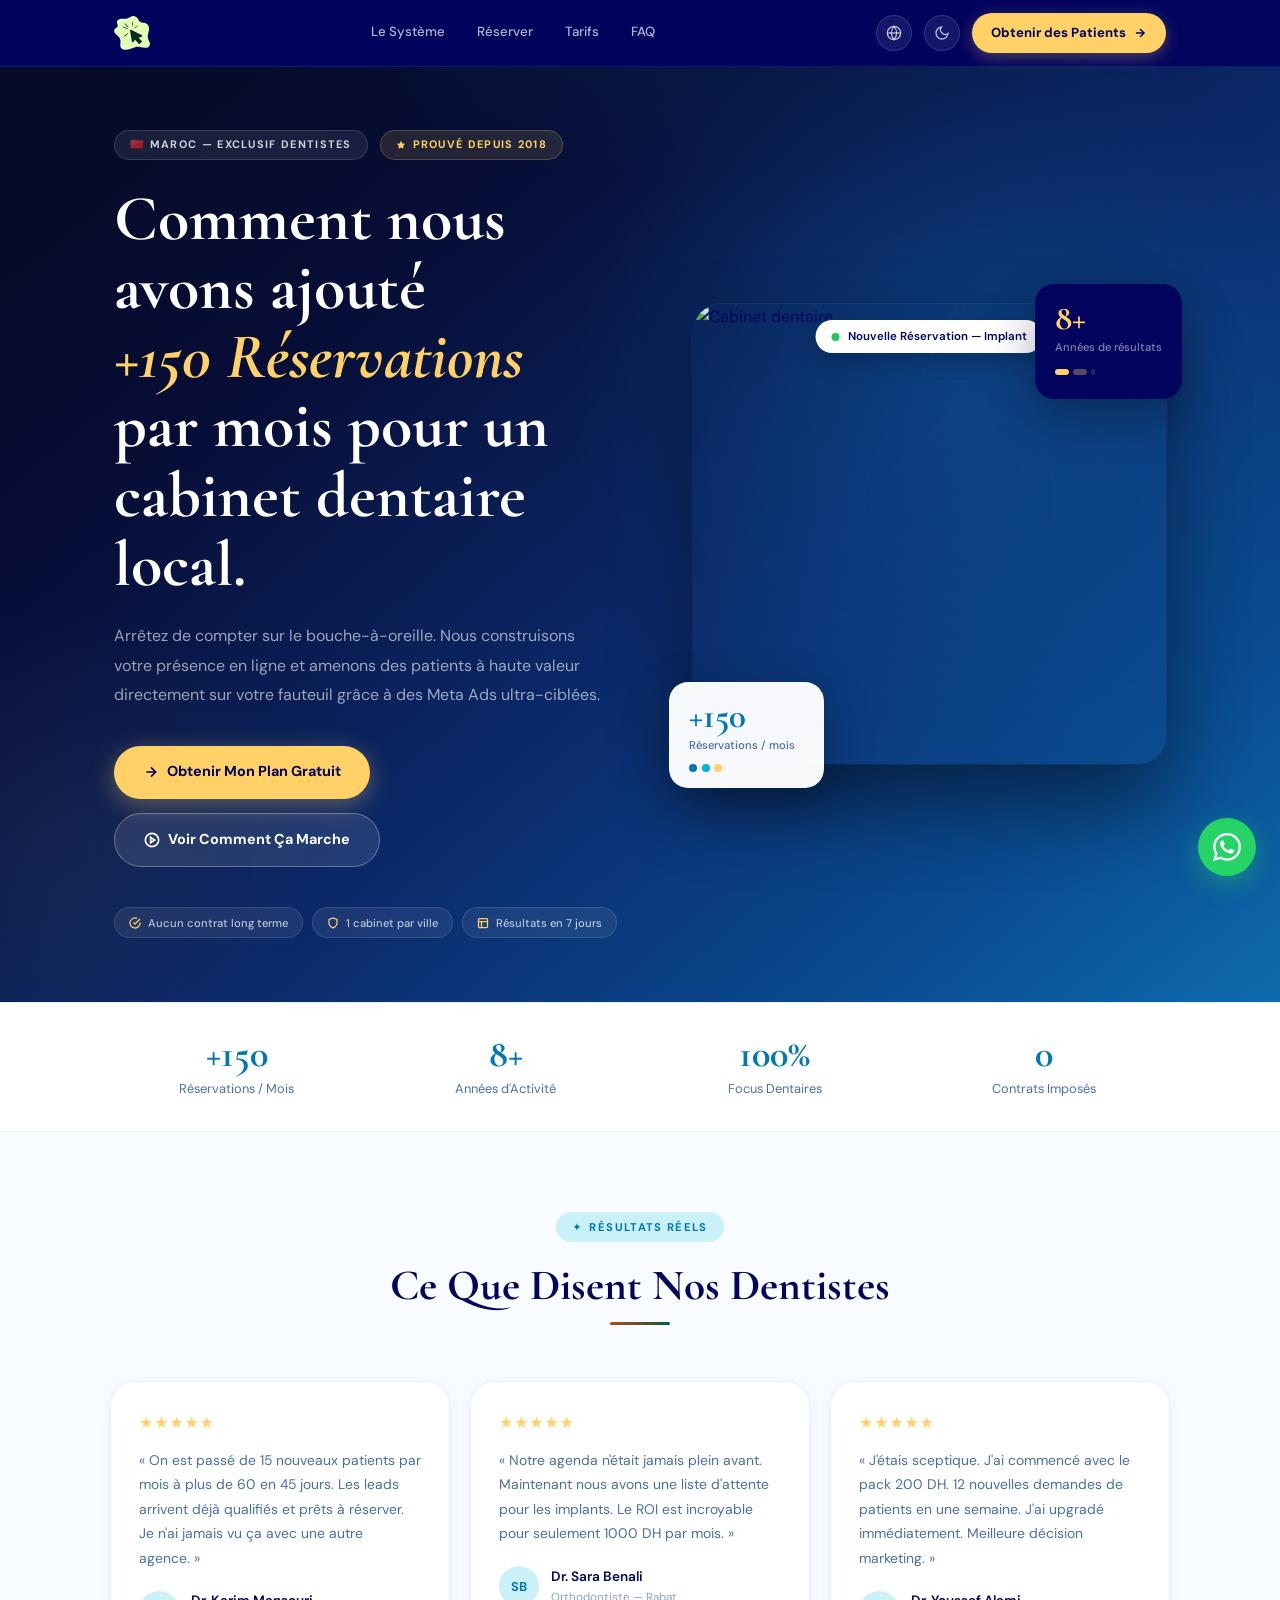
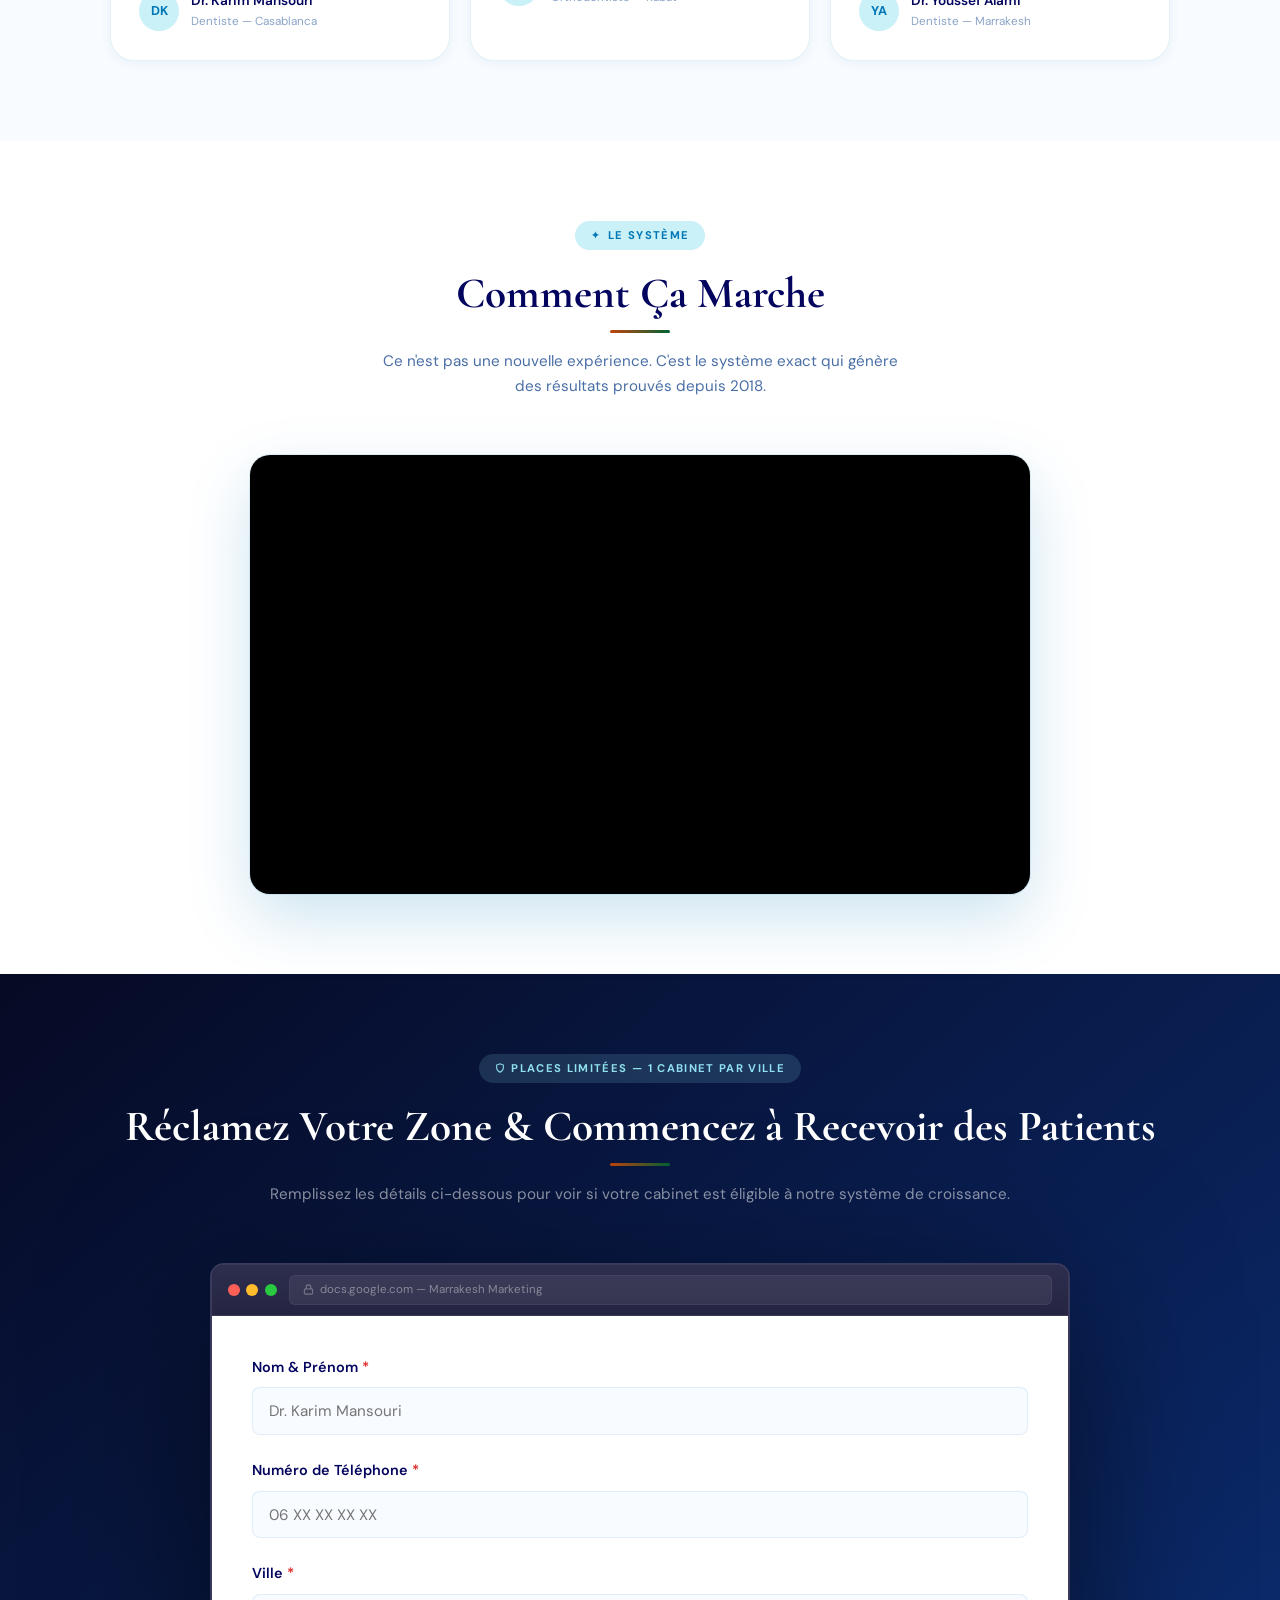
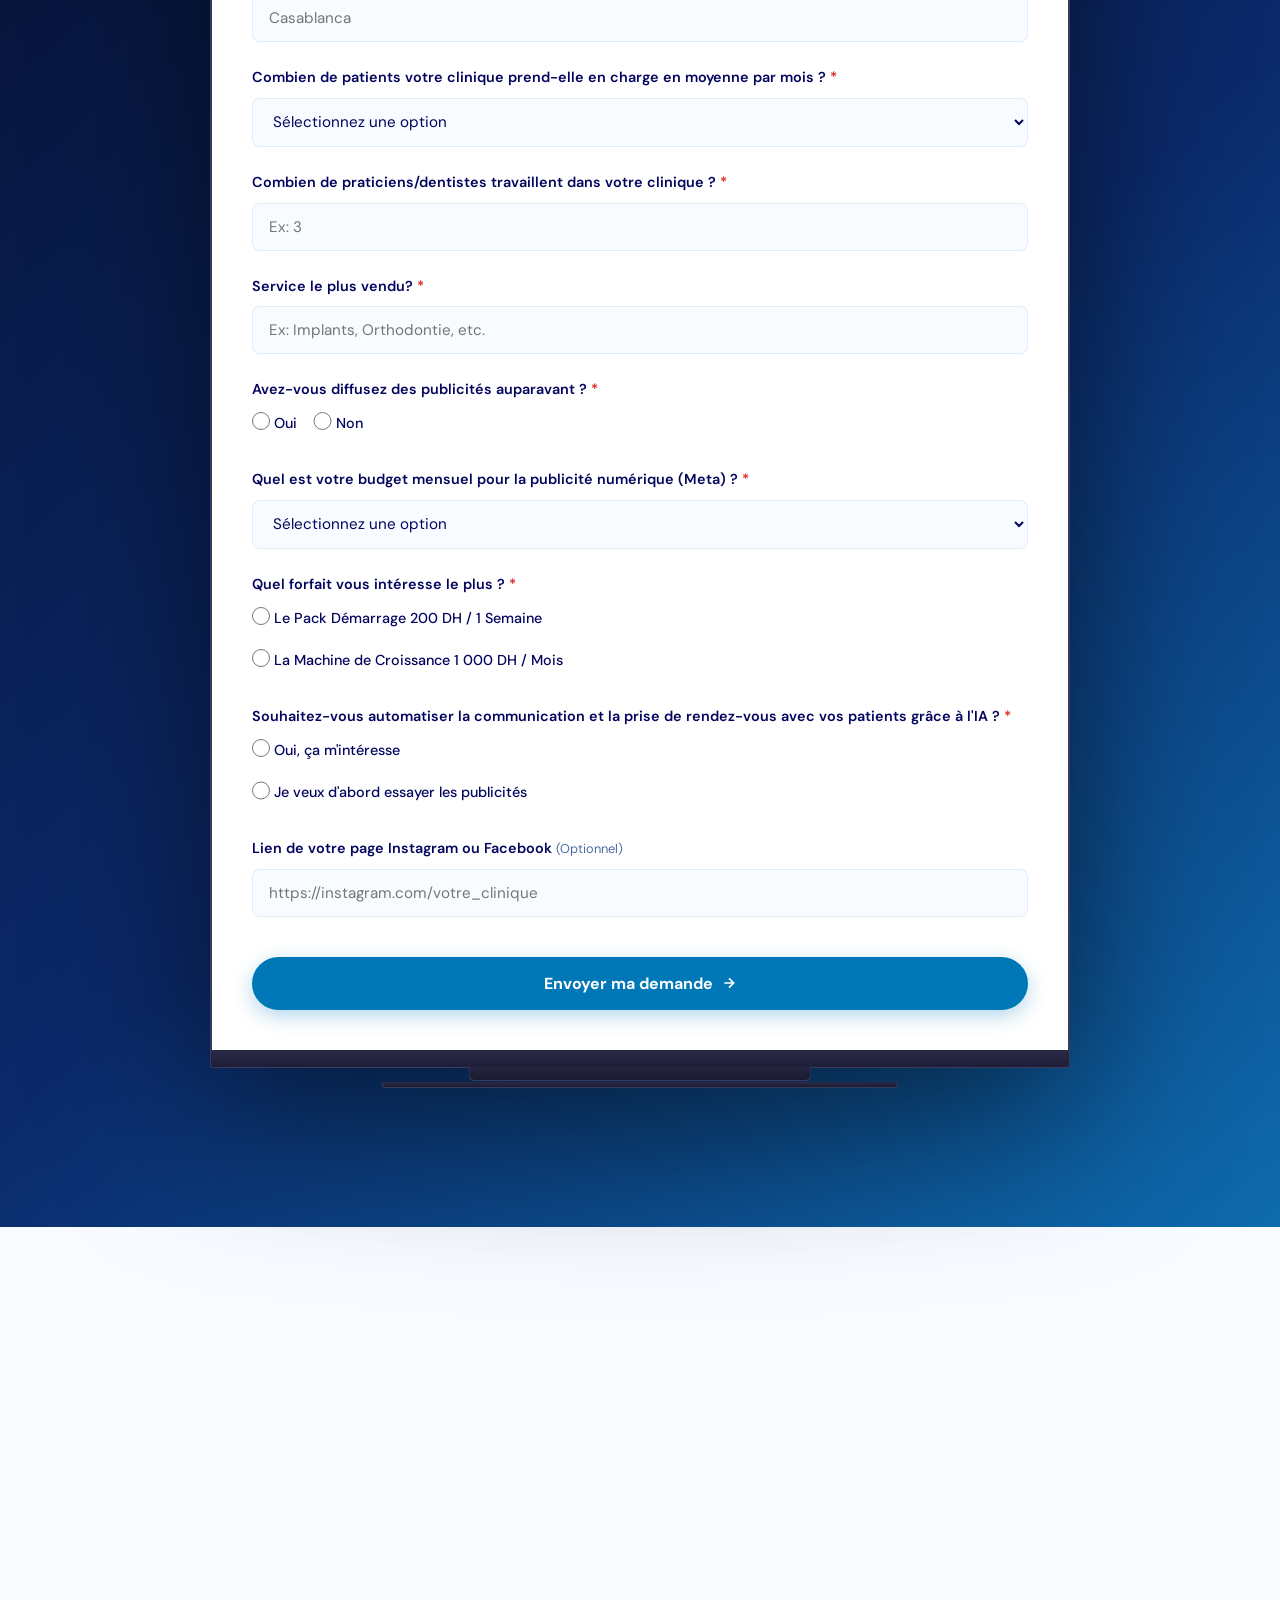
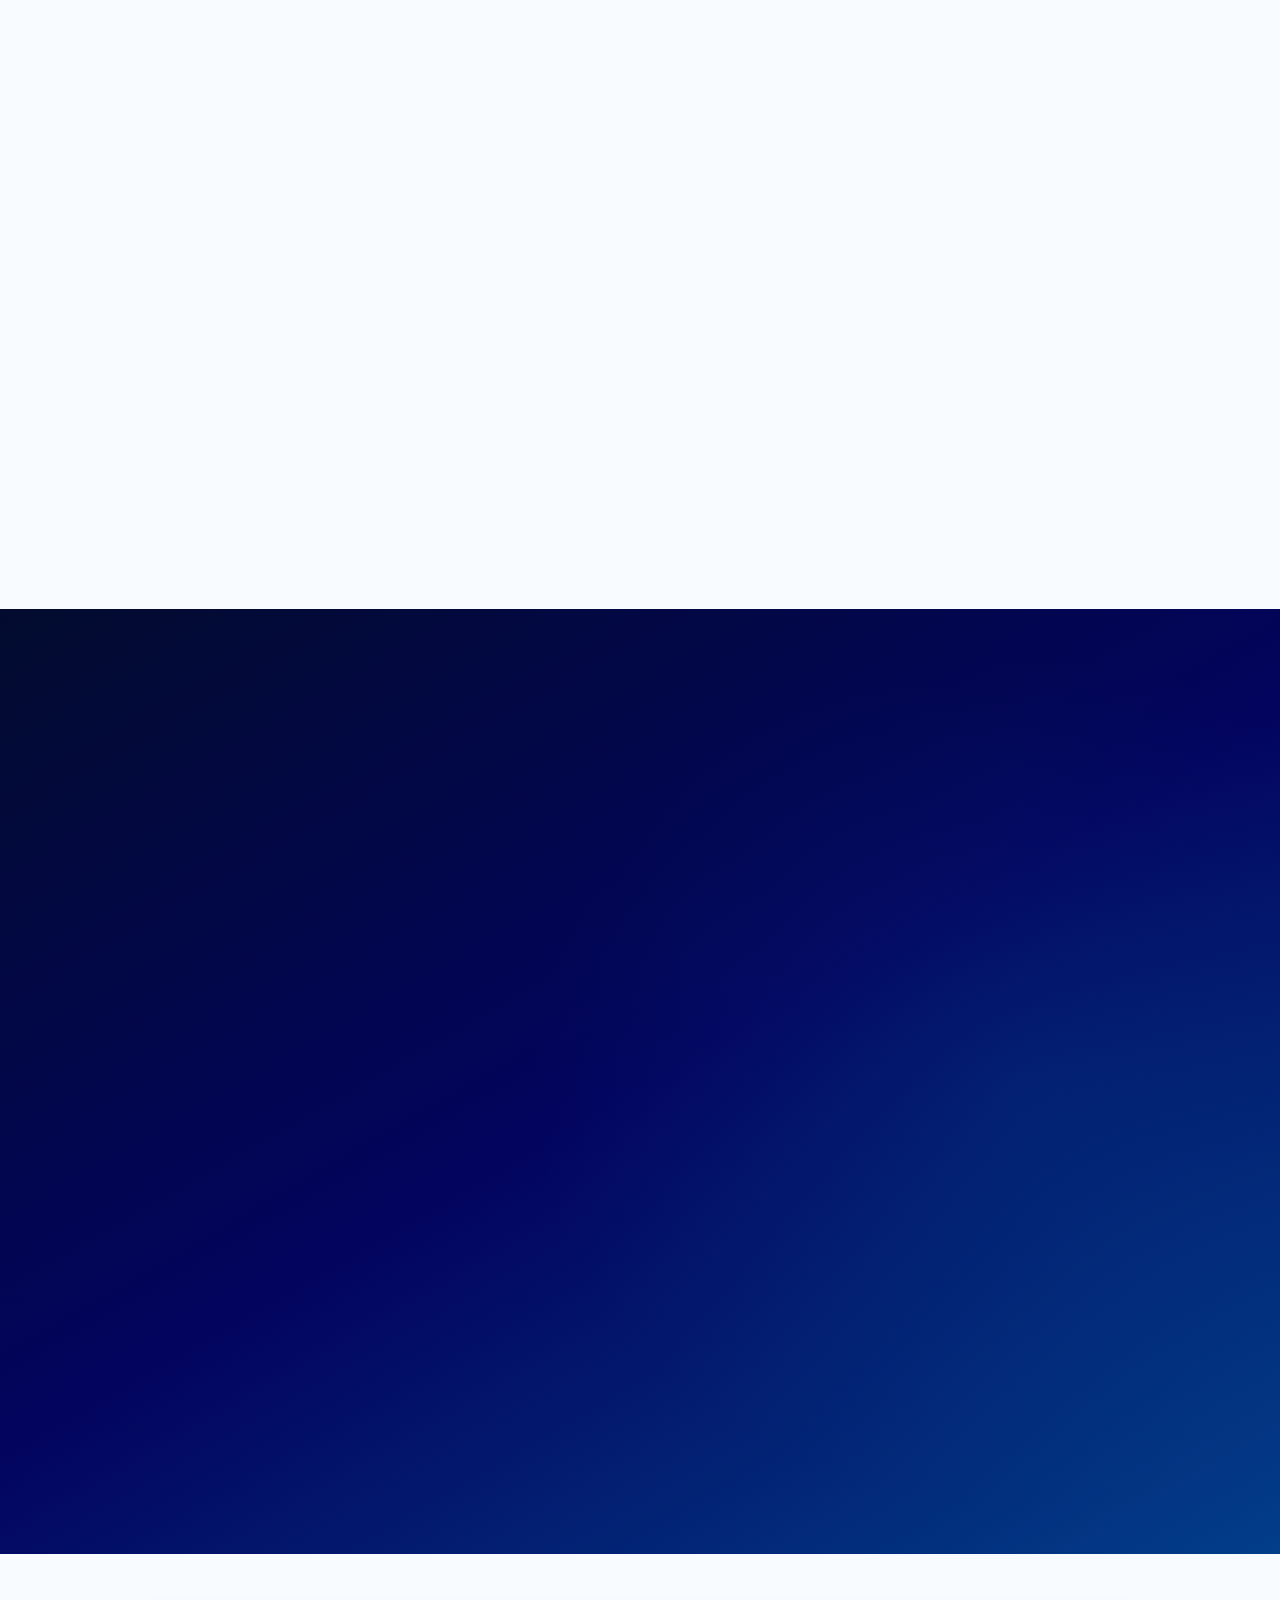
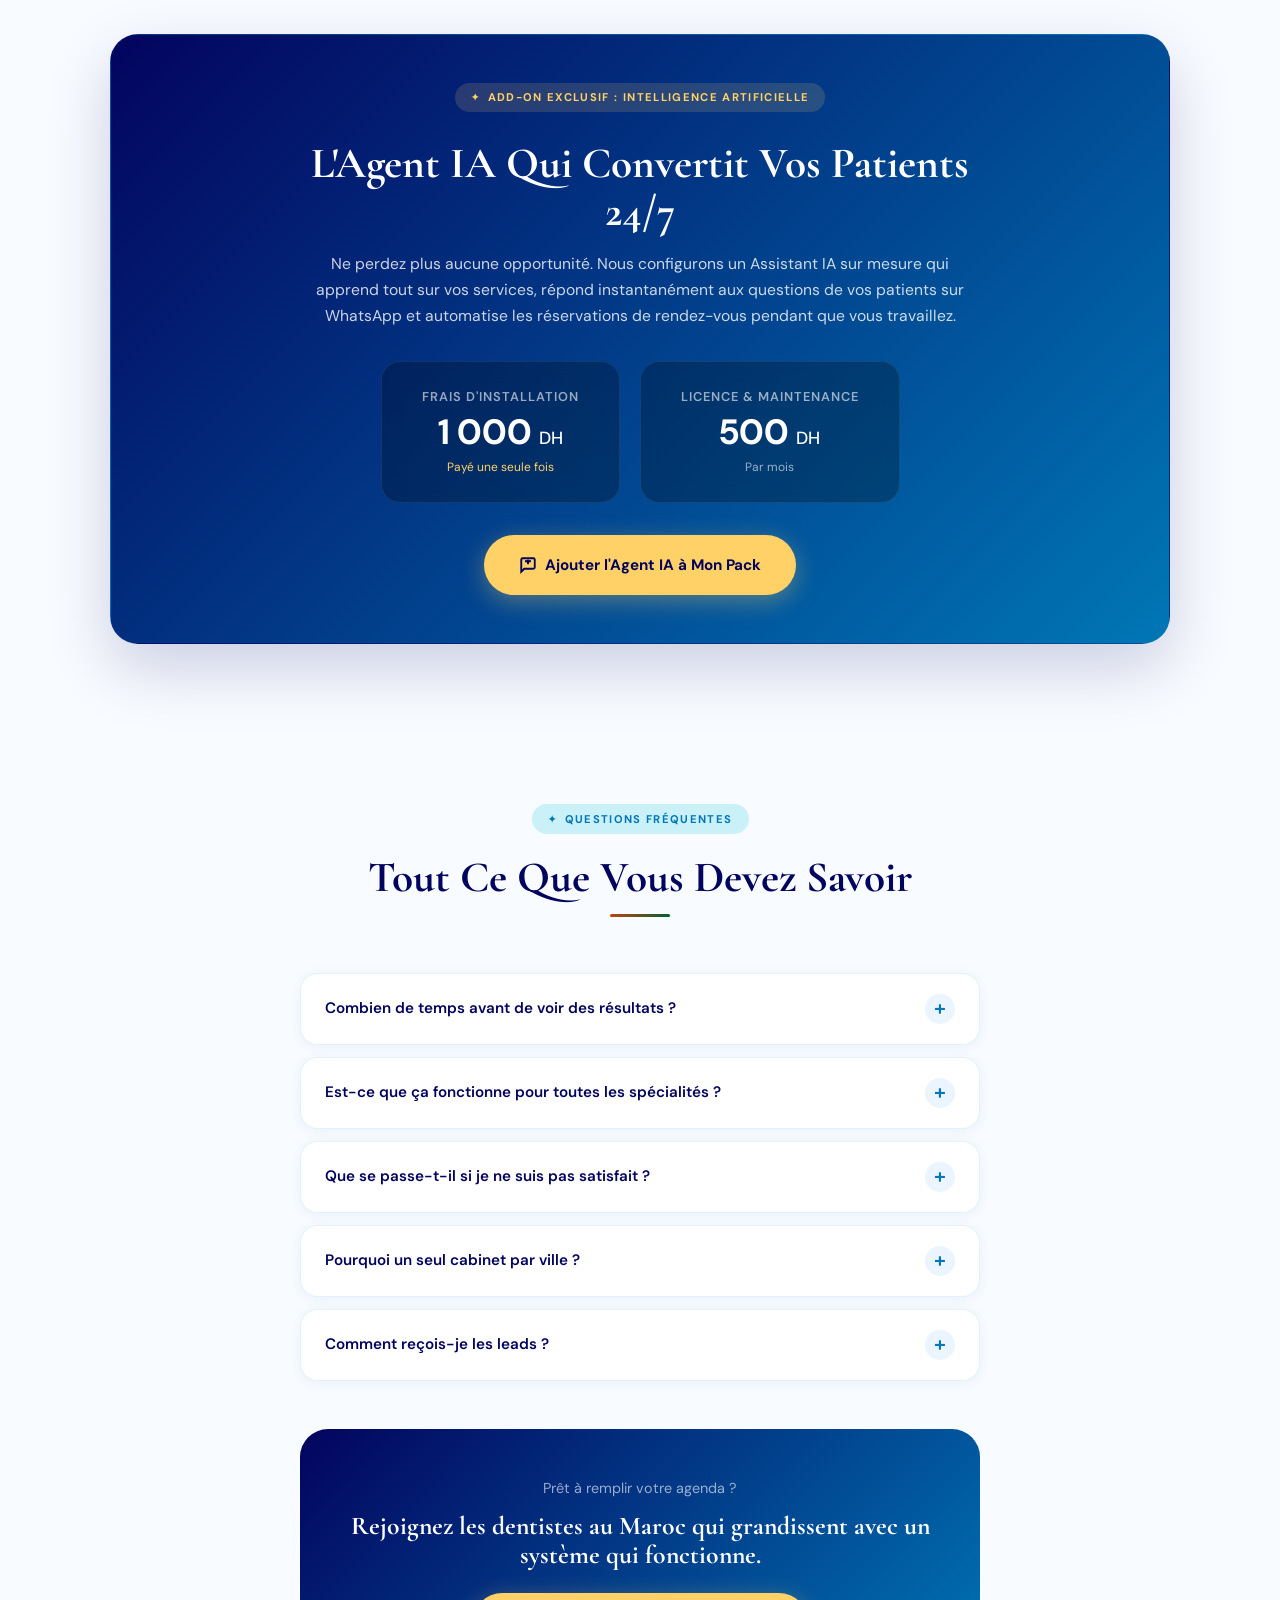
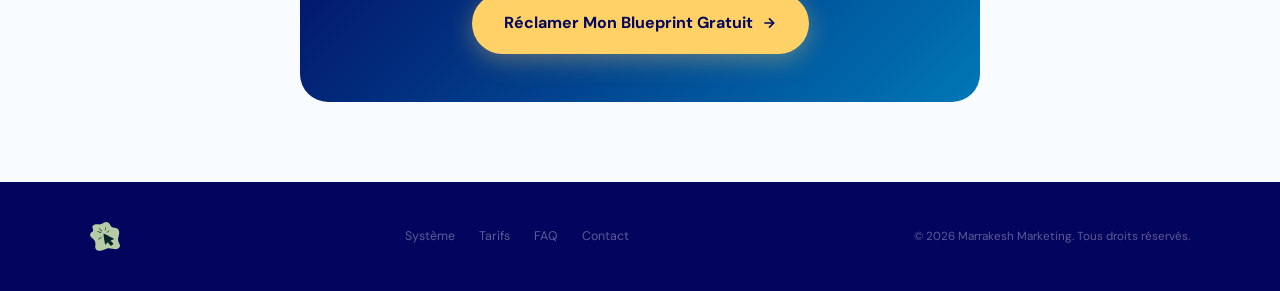
==== commit 600cc5c9: "Update code formatting and minor changes" ====
--- a/index.html
+++ b/index.html
@@ -1,342 +1,1957 @@
 <!DOCTYPE html>
 <html lang="fr" data-theme="light">
+
 <head>
   <meta charset="UTF-8" />
   <meta name="viewport" content="width=device-width, initial-scale=1.0" />
   <title data-i18n="title">Acquisition de patients pour les dentistes</title>
-  <meta name="description" data-i18n-meta="description" content="Système exclusif d'acquisition de patients pour cabinets dentaires au Maroc. Meta Ads ciblées, résultats prouvés depuis 2018." />
+  <meta name="description" data-i18n-meta="description"
+    content="Système exclusif d'acquisition de patients pour cabinets dentaires au Maroc. Meta Ads ciblées, résultats prouvés depuis 2018." />
   <link rel="icon" href="icon.svg" type="image/svg+xml">
   <link rel="preconnect" href="https://fonts.googleapis.com">
   <link rel="preconnect" href="https://fonts.gstatic.com" crossorigin>
-  <link href="https://fonts.googleapis.com/css2?family=Cormorant+Garamond:ital,wght@0,400;0,500;0,600;0,700;1,700&family=DM+Sans:wght@300;400;500;600;700&display=swap" rel="stylesheet">
+  <link
+    href="https://fonts.googleapis.com/css2?family=Cormorant+Garamond:ital,wght@0,400;0,500;0,600;0,700;1,700&family=DM+Sans:wght@300;400;500;600;700&display=swap"
+    rel="stylesheet">
   <style>
     /* ═══════════════════════════════════════════
-   TOKENS & BASE CSS (Same as original)
+   TOKENS & BASE CSS
 ═══════════════════════════════════════════ */
     :root {
-      --blue: #0077B6; --blue-deep: #023E8A; --navy: #03045E; --teal: #00B4D8;
-      --sky: #90E0EF; --light: #CAF0F8; --yellow: #FFD166; --gold: #C9A84C;
-      --white: #FFFFFF; --off-white: #F8FBFF; --text-main: #03045E; --text-muted: #4A6FA5;
-      --text-light: #8BA3C7; --bg-page: #F8FBFF; --bg-card: #FFFFFF; --bg-subtle: #EBF5FF;
-      --border: rgba(0, 119, 182, .10); --shadow-sm: 0 2px 12px rgba(0, 119, 182, .07);
-      --shadow-md: 0 8px 32px rgba(0, 119, 182, .12); --shadow-lg: 0 24px 64px rgba(3, 4, 94, .18);
-      --nav-bg: rgba(3, 4, 94, .97); --nav-border: rgba(0, 180, 216, .15);
-      --moroccan-r: #C1440E; --moroccan-g: #006233; --ease: cubic-bezier(.4, 0, .2, 1);
-    }
+      --blue: #0077B6;
+      --blue-deep: #023E8A;
+      --navy: #03045E;
+      --teal: #00B4D8;
+      --sky: #90E0EF;
+      --light: #CAF0F8;
+      --yellow: #FFD166;
+      --gold: #C9A84C;
+      --white: #FFFFFF;
+      --off-white: #F8FBFF;
+      --text-main: #03045E;
+      --text-muted: #4A6FA5;
+      --text-light: #8BA3C7;
+      --bg-page: #F8FBFF;
+      --bg-card: #FFFFFF;
+      --bg-subtle: #EBF5FF;
+      --border: rgba(0, 119, 182, .10);
+      --shadow-sm: 0 2px 12px rgba(0, 119, 182, .07);
+      --shadow-md: 0 8px 32px rgba(0, 119, 182, .12);
+      --shadow-lg: 0 24px 64px rgba(3, 4, 94, .18);
+      --nav-bg: rgba(3, 4, 94, .97);
+      --nav-border: rgba(0, 180, 216, .15);
+      --moroccan-r: #C1440E;
+      --moroccan-g: #006233;
+      --ease: cubic-bezier(.4, 0, .2, 1);
+    }
+
     [data-theme="dark"] {
-      --bg-page: #070B1A; --bg-card: #0D1428; --bg-subtle: #111827;
-      --text-main: #E8F4FD; --text-muted: #90B4D4; --text-light: #5A7A9A;
-      --border: rgba(0, 180, 216, .12); --shadow-sm: 0 2px 12px rgba(0, 0, 0, .4);
-      --shadow-md: 0 8px 32px rgba(0, 0, 0, .5); --shadow-lg: 0 24px 64px rgba(0, 0, 0, .6);
-      --nav-bg: rgba(3, 4, 94, .99); --nav-border: rgba(0, 180, 216, .10); --off-white: #0D1428;
-    }
-    *, *::before, *::after { box-sizing: border-box; margin: 0; padding: 0 }
-    html { scroll-behavior: smooth; scroll-padding-top: 66px; -webkit-font-smoothing: antialiased }
-    body { font-family: "DM Sans", system-ui, sans-serif; background: var(--bg-page); color: var(--text-main); line-height: 1.65; overflow-x: hidden }
-    a { text-decoration: none; color: inherit }
-    img { max-width: 100%; height: auto; display: block }
-    button { cursor: pointer; border: none; background: none; font-family: inherit }
-    h1, h2, h3 { font-family: "Cormorant Garamond", Georgia, serif; line-height: 1.1 }
-    
+      --bg-page: #070B1A;
+      --bg-card: #0D1428;
+      --bg-subtle: #111827;
+      --text-main: #E8F4FD;
+      --text-muted: #90B4D4;
+      --text-light: #5A7A9A;
+      --border: rgba(0, 180, 216, .12);
+      --shadow-sm: 0 2px 12px rgba(0, 0, 0, .4);
+      --shadow-md: 0 8px 32px rgba(0, 0, 0, .5);
+      --shadow-lg: 0 24px 64px rgba(0, 0, 0, .6);
+      --nav-bg: rgba(3, 4, 94, .99);
+      --nav-border: rgba(0, 180, 216, .10);
+      --off-white: #0D1428;
+    }
+
+    *,
+    *::before,
+    *::after {
+      box-sizing: border-box;
+      margin: 0;
+      padding: 0
+    }
+
+    html {
+      scroll-behavior: smooth;
+      scroll-padding-top: 66px;
+      -webkit-font-smoothing: antialiased
+    }
+
+    body {
+      font-family: "DM Sans", system-ui, sans-serif;
+      background: var(--bg-page);
+      color: var(--text-main);
+      line-height: 1.65;
+      overflow-x: hidden
+    }
+
+    a {
+      text-decoration: none;
+      color: inherit
+    }
+
+    img {
+      max-width: 100%;
+      height: auto;
+      display: block
+    }
+
+    button {
+      cursor: pointer;
+      border: none;
+      background: none;
+      font-family: inherit
+    }
+
+    h1,
+    h2,
+    h3 {
+      font-family: "Cormorant Garamond", Georgia, serif;
+      line-height: 1.1
+    }
+
     /* RTL Support for Arabic */
-    html[dir="rtl"] { text-align: right; }
-    html[dir="rtl"] .nav-links { flex-direction: row-reverse; }
-    html[dir="rtl"] .hero-ctas .btn svg { transform: scaleX(-1); }
-    html[dir="rtl"] .nav-cta svg { transform: scaleX(-1); }
-    html[dir="rtl"] .why-grid { direction: rtl; }
-    html[dir="rtl"] .pain-item, html[dir="rtl"] .solution-item { text-align: right; }
-    html[dir="rtl"] .custom-form { text-align: right; }
-    html[dir="rtl"] .mac-dots { flex-direction: row-reverse; }
-    html[dir="rtl"] .mac-url { flex-direction: row-reverse; }
-    html[dir="rtl"] .hero-float-1 { right: -1.5rem; left: auto; }
-    html[dir="rtl"] .hero-float-2 { left: -1rem; right: auto; }
-    @media(max-width:767px){
-      html[dir="rtl"] .hero-float-1 { right: -.5rem; left: auto; }
-      html[dir="rtl"] .hero-float-2 { left: -.25rem; right: auto; }
-    }
-
-    .tag { display: inline-flex; align-items: center; gap: .4rem; font-size: .7rem; font-weight: 700; letter-spacing: .12em; text-transform: uppercase; padding: .35rem 1rem; border-radius: 9999px; margin-bottom: .75rem }
-    .tag-blue { color: var(--blue); background: var(--light) }
-    .tag-light { color: var(--sky); background: rgba(144, 224, 239, .15) }
-    .tag-gold { color: var(--gold); background: rgba(201, 168, 76, .12) }
-    .moroccan-star { font-style: normal }
-    .btn { display: inline-flex; align-items: center; justify-content: center; gap: .5rem; font-weight: 700; font-size: .9rem; padding: .9rem 1.8rem; border-radius: 9999px; transition: transform .22s var(--ease), box-shadow .22s var(--ease), background .22s var(--ease); white-space: nowrap; cursor: pointer; border: none; font-family: inherit; position: relative; overflow: hidden; }
-    .btn::after { content: ''; position: absolute; inset: 0; background: rgba(255, 255, 255, .12); opacity: 0; transition: opacity .2s; border-radius: inherit; }
-    .btn:hover::after { opacity: 1 }
-    .btn:active { transform: scale(.97) !important }
-    .btn-gold { background: var(--yellow); color: var(--navy); box-shadow: 0 6px 24px rgba(255, 209, 102, .35) }
-    .btn-gold:hover { background: #FFC233; transform: translateY(-4px) scale(1.02); box-shadow: 0 16px 40px rgba(255, 209, 102, .55) }
-    .btn-blue { background: var(--blue); color: #fff; box-shadow: 0 6px 20px rgba(0, 119, 182, .3) }
-    .btn-blue:hover { background: var(--blue-deep); transform: translateY(-4px); box-shadow: 0 14px 32px rgba(0, 119, 182, .5) }
-    .btn-ghost { background: rgba(255, 255, 255, .1); color: #fff; border: 1.5px solid rgba(255, 255, 255, .3) }
-    .btn-ghost:hover { background: rgba(255, 255, 255, .2); border-color: #fff; transform: translateY(-3px) }
-    .card { background: var(--bg-card); border-radius: 1.5rem; border: 1px solid var(--border); box-shadow: var(--shadow-sm); transition: transform .3s var(--ease), box-shadow .3s var(--ease); }
-    .card:hover { transform: translateY(-8px); box-shadow: var(--shadow-md) }
-    .section { padding: 5rem 0 }
-    .container { max-width: 1100px; margin: 0 auto; padding: 0 1.25rem }
-    .section-head { text-align: center; margin-bottom: 3.5rem }
-    .section-title { font-size: clamp(1.9rem, 4vw, 2.7rem); font-weight: 700; color: var(--text-main); margin-top: .5rem }
-    .moroccan-divider { width: 60px; height: 3px; margin: .75rem auto 0; background: linear-gradient(90deg, var(--moroccan-r), var(--moroccan-g)); border-radius: 9999px }
-    #navbar { position: fixed; top: 0; left: 0; right: 0; width: 100%; z-index: 100; background: var(--nav-bg); border-bottom: 1px solid var(--nav-border); backdrop-filter: blur(20px); -webkit-backdrop-filter: blur(20px); transition: box-shadow .3s, background .35s; }
-    #navbar.scrolled { box-shadow: 0 4px 32px rgba(0, 0, 0, .3) }
-    .nav-inner { max-width: 1100px; width: 100%; margin: 0 auto; padding: 0 1.5rem; height: 66px; display: flex; align-items: center; justify-content: space-between; gap: 1rem; }
-    .nav-links { display: flex; align-items: center; gap: 2rem }
-    .nav-links a { font-size: .83rem; font-weight: 500; color: rgba(255, 255, 255, .7); transition: color .2s; position: relative; padding-bottom: 2px; }
-    .nav-links a::after { content: ''; position: absolute; bottom: -2px; left: 0; right: 0; height: 1.5px; background: var(--yellow); border-radius: 9999px; transform: scaleX(0); transition: transform .25s var(--ease); transform-origin: left; }
-    .nav-links a:hover { color: #fff }
-    .nav-links a:hover::after { transform: scaleX(1) }
-    .nav-actions { display: flex; align-items: center; gap: .75rem }
-    .theme-toggle { width: 36px; height: 36px; border-radius: 50%; display: flex; align-items: center; justify-content: center; background: rgba(255, 255, 255, .08); border: 1px solid rgba(255, 255, 255, .12); transition: all .2s; cursor: pointer; color: rgba(255, 255, 255, .7); }
-    .theme-toggle:hover { background: rgba(255, 255, 255, .18); color: #fff; transform: rotate(20deg) }
-    .lang-wrap { position: relative; display: flex; align-items: center; cursor:pointer;}
-    .lang-menu { position: absolute; top: calc(100% + 10px); right: 0; background: var(--bg-card); border: 1px solid var(--border); border-radius: 12px; box-shadow: var(--shadow-md); padding: .4rem; display: flex; flex-direction: column; gap: .2rem; opacity: 0; pointer-events: none; transform: translateY(-8px); transition: all .2s var(--ease); z-index: 110; min-width: 60px; }
-    .lang-wrap:hover .lang-menu, .lang-menu:hover, .lang-wrap.active .lang-menu { opacity: 1; pointer-events: auto; transform: translateY(0) }
-    .lang-menu a { display: block; padding: .4rem .8rem; font-size: .75rem; font-weight: 700; color: var(--text-main); border-radius: 8px; text-align: center; transition: background .2s, color .2s; cursor:pointer;}
-    .lang-menu a:hover { background: var(--bg-subtle); color: var(--blue) }
-    .lang-menu a.active { background: var(--blue); color: #fff }
-    .nav-cta { display: inline-flex; align-items: center; gap: .4rem; background: var(--yellow); color: var(--navy); font-weight: 700; font-size: .82rem; padding: .55rem 1.2rem; border-radius: 9999px; transition: all .22s var(--ease); box-shadow: 0 4px 16px rgba(255, 209, 102, .3); }
-    .nav-cta:hover { background: #FFC233; transform: translateY(-2px); box-shadow: 0 10px 28px rgba(255, 209, 102, .5) }
-    .nav-cta svg { transition: transform .2s }
-    .nav-cta:hover svg { transform: translateX(4px) }
-    #hamburger { display: none; flex-direction: column; gap: 5px; padding: .5rem; cursor: pointer; z-index: 10 }
-    #hamburger span { display: block; width: 22px; height: 2px; background: #fff; border-radius: 2px; transition: all .3s var(--ease) }
-    #hamburger.active span:nth-child(1) { transform: translateY(7px) rotate(45deg) }
-    #hamburger.active span:nth-child(2) { opacity: 0; transform: scaleX(0) }
-    #hamburger.active span:nth-child(3) { transform: translateY(-7px) rotate(-45deg) }
-    #mob-menu { display: none; flex-direction: column; background: rgba(3, 4, 94, .98); border-top: 1px solid rgba(0, 180, 216, .12); }
-    #mob-menu.open { display: flex; animation: slideDown .3s var(--ease) }
-    @keyframes slideDown { from { opacity: 0; transform: translateY(-8px) } to { opacity: 1; transform: none } }
-    .mob-links a { display: block; padding: .9rem 1.5rem; font-weight: 500; color: rgba(255, 255, 255, .75); border-bottom: 1px solid rgba(255, 255, 255, .07); font-size: .95rem; transition: color .2s, background .2s, padding-left .2s; }
-    .mob-links a:hover { color: #fff; background: rgba(255, 255, 255, .05); padding-left: 2rem }
-    .mob-cta-wrap { padding: 1rem 1.5rem 1.5rem }
-    .hero { min-height: 100svh; display: flex; align-items: center; padding-top: 66px; background: linear-gradient(140deg, #060A24 0%, #070D35 28%, #0B2A6B 58%, #0A4A8F 82%, #0E6BAD 100%); position: relative; overflow: hidden; }
-    .hero::before { content: ''; position: absolute; inset: 0; background: radial-gradient(ellipse 55% 70% at 75% 40%, rgba(14, 107, 173, .35) 0%, transparent 55%), radial-gradient(ellipse 35% 45% at 5% 85%, rgba(201, 168, 76, .06) 0%, transparent 55%), radial-gradient(ellipse 40% 30% at 50% 0%, rgba(0, 180, 216, .08) 0%, transparent 60%); pointer-events: none; }
-    .hero-geo { position: absolute; top: 0; right: 0; width: 50%; height: 100%; opacity: .05; pointer-events: none }
-    .hero-inner { max-width: 1100px; margin: 0 auto; padding: 4rem 1.5rem; display: grid; grid-template-columns: 1.05fr .95fr; gap: 3.5rem; align-items: center; }
-    .hero-eyebrow { display: flex; align-items: center; gap: .75rem; flex-wrap: wrap; margin-bottom: 1.5rem }
-    .hero-flag { display: inline-flex; align-items: center; gap: .4rem; background: rgba(255, 255, 255, .08); border: 1px solid rgba(255, 255, 255, .14); border-radius: 9999px; padding: .32rem .95rem; font-size: .68rem; font-weight: 700; letter-spacing: .12em; text-transform: uppercase; color: rgba(255, 255, 255, .8); }
-    .hero-proven { display: inline-flex; align-items: center; gap: .4rem; background: rgba(201, 168, 76, .15); border: 1px solid rgba(201, 168, 76, .3); border-radius: 9999px; padding: .32rem .95rem; font-size: .68rem; font-weight: 700; letter-spacing: .12em; text-transform: uppercase; color: var(--yellow); }
-    .hero-title { font-size: clamp(2.3rem, 5vw, 4rem); font-weight: 700; color: #fff; line-height: 1.08; margin-bottom: 1.4rem; }
-    .hero-title .accent { color: var(--yellow); display: block; font-style: italic }
-    .hero-sub { color: rgba(255, 255, 255, .6); font-size: 1rem; line-height: 1.85; margin-bottom: 2.25rem; max-width: 490px }
-    .hero-ctas { display: flex; flex-wrap: wrap; gap: .9rem; margin-bottom: 2.5rem }
-    .hero-trust { display: flex; flex-wrap: wrap; gap: .55rem }
-    .trust-pill { display: inline-flex; align-items: center; gap: .4rem; background: rgba(255, 255, 255, .07); border: 1px solid rgba(255, 255, 255, .11); border-radius: 9999px; padding: .32rem .9rem; font-size: .7rem; font-weight: 500; color: rgba(255, 255, 255, .7); transition: background .2s, border-color .2s, transform .2s; }
-    .trust-pill:hover { background: rgba(255, 255, 255, .12); border-color: rgba(255, 255, 255, .25); transform: translateY(-2px) }
-    .hero-visual { position: relative; z-index: 1 }
-    .hero-img-main { border-radius: 1.75rem; overflow: hidden; height: 460px; box-shadow: 0 40px 80px rgba(0, 0, 0, .45), 0 0 0 1px rgba(255, 255, 255, .05); transition: transform .4s var(--ease); }
-    .hero-img-main:hover { transform: scale(1.015) }
-    .hero-img-main img { width: 100%; height: 100%; object-fit: cover }
-    .hero-float { position: absolute; background: rgba(255, 255, 255, .97); border-radius: 1.2rem; padding: 1rem 1.25rem; box-shadow: 0 16px 48px rgba(0, 0, 0, .3); animation: floatBob 4s ease-in-out infinite; }
-    .hero-float-1 { bottom: -1.5rem; left: -1.5rem; min-width: 155px; animation-delay: 0s }
-    .hero-float-2 { top: -1.25rem; right: -1rem; min-width: 145px; background: var(--navy); animation-delay: -2s }
-    @keyframes floatBob { 0%, 100% { transform: translateY(0) } 50% { transform: translateY(-8px) } }
-    .float-num { font-family: "Cormorant Garamond", serif; font-weight: 700; font-size: 2.2rem; line-height: 1; color: var(--blue) }
-    .float-num-light { color: var(--yellow) }
-    .float-label { font-size: .7rem; font-weight: 500; color: var(--text-muted); margin-top: .2rem }
-    .float-label-dark { color: rgba(255, 255, 255, .5) }
-    .float-dots { display: flex; gap: .3rem; margin-top: .6rem }
-    .float-dot { width: 8px; height: 8px; border-radius: 50% }
-    .hero-badge { position: absolute; top: 1rem; left: 50%; transform: translateX(-50%); background: #fff; border-radius: 9999px; padding: .45rem 1rem; display: flex; align-items: center; gap: .5rem; box-shadow: 0 8px 24px rgba(0, 0, 0, .2); white-space: nowrap; animation: badgePop .6s var(--ease) 1s both; }
-    @keyframes badgePop { from { opacity: 0; transform: translateX(-50%) scale(.85) } to { opacity: 1; transform: translateX(-50%) scale(1) } }
-    .hero-badge-dot { width: 8px; height: 8px; background: #22C55E; border-radius: 50%; animation: pulseGreen 1.5s infinite }
-    @keyframes pulseGreen { 0%, 100% { box-shadow: 0 0 0 0 rgba(34, 197, 94, .4) } 50% { box-shadow: 0 0 0 6px rgba(34, 197, 94, 0) } }
-    .hero-badge-text { font-size: .72rem; font-weight: 600; color: var(--navy) }
-    .stats-strip { background: var(--bg-card); border-top: 1px solid var(--border); border-bottom: 1px solid var(--border); padding: 2rem 0 }
-    .stats-grid { display: grid; grid-template-columns: repeat(4, 1fr); gap: 1rem; text-align: center }
-    .stat-item { transition: transform .25s var(--ease) }
-    .stat-item:hover { transform: translateY(-4px) }
-    .stat-num { font-family: "Cormorant Garamond", serif; font-size: 2.4rem; font-weight: 700; color: var(--blue); line-height: 1 }
-    .stat-label { font-size: .8rem; color: var(--text-muted); margin-top: .3rem }
-    .results-bg { background: var(--off-white) }
-    .testi-grid { display: grid; grid-template-columns: repeat(3, 1fr); gap: 1.25rem }
-    .testi-card { padding: 1.75rem }
-    .stars { color: var(--yellow); font-size: 1rem; letter-spacing: .05em; margin-bottom: .75rem }
-    .testi-text { font-size: .87rem; line-height: 1.75; color: var(--text-muted); margin-bottom: 1.25rem }
-    .testi-author { display: flex; align-items: center; gap: .75rem }
-    .testi-avatar { width: 40px; height: 40px; border-radius: 50%; background: var(--light); display: flex; align-items: center; justify-content: center; font-weight: 700; font-size: .8rem; color: var(--blue); flex-shrink: 0 }
-    .testi-name { font-weight: 600; font-size: .85rem; color: var(--text-main) }
-    .testi-role { font-size: .73rem; color: var(--text-light) }
-    .vsl-bg { background: var(--bg-card) }
-    .form-section { background: linear-gradient(140deg, #060A24 0%, #0B2A6B 60%, #0E6BAD 100%); padding: 5rem 0; }
-    .form-section .section-title { color: #fff }
-    .form-section .section-head p { color: rgba(255, 255, 255, .55) }
-    .macbook-wrap { max-width: 860px; margin: 0 auto; filter: drop-shadow(0 40px 80px rgba(0, 0, 0, .55)); }
-    .macbook-screen { background: #1a1a2e; border-radius: 14px 14px 0 0; border: 2px solid #3a3a5c; border-bottom: none; overflow: hidden; }
-    .macbook-bar { background: linear-gradient(180deg, #2d2d4e 0%, #252542 100%); padding: .6rem 1rem; display: flex; align-items: center; gap: .75rem; border-bottom: 1px solid rgba(255, 255, 255, .06); flex-shrink: 0; }
-    .mac-dots { display: flex; gap: .4rem }
-    .mac-dot { width: 12px; height: 12px; border-radius: 50%; cursor: default; transition: filter .2s }
-    .mac-dot:hover { filter: brightness(1.3) }
-    .mac-dot.red { background: #FF5F57 }
-    .mac-dot.yellow { background: #FFBD2E }
-    .mac-dot.green { background: #28C840 }
-    .mac-url { flex: 1; background: rgba(255, 255, 255, .07); border-radius: 6px; padding: .3rem .8rem; font-size: .72rem; color: rgba(255, 255, 255, .4); display: flex; align-items: center; gap: .4rem; border: 1px solid rgba(255, 255, 255, .05); }
-    .mac-url svg { flex-shrink: 0; color: rgba(255, 255, 255, .3) }
-    .macbook-iframe-wrap { background: #fff; width: 100%; overflow: hidden; position: relative; }
-    .macbook-stand-top { background: linear-gradient(180deg, #2a2a48 0%, #1e1e38 100%); height: 18px; border: 1px solid #3a3a5c; border-top: none; border-radius: 0 0 3px 3px; position: relative; }
-    .macbook-stand-top::after { content: ''; position: absolute; bottom: -14px; left: 50%; transform: translateX(-50%); width: 40%; height: 14px; background: linear-gradient(180deg, #252540 0%, #1a1a30 100%); border-radius: 0 0 6px 6px; border: 1px solid #3a3a5c; border-top: none; }
-    .macbook-base { width: 60%; margin: 14px auto 0; height: 6px; background: linear-gradient(180deg, #2a2a48, #1a1a30); border-radius: 0 0 4px 4px; border: 1px solid #3a3a5c; border-top: none; }
-    .form-trust { display: flex; flex-wrap: wrap; justify-content: center; gap: .75rem; margin-top: 2.5rem }
-    .form-trust-item { display: flex; align-items: center; gap: .4rem; font-size: .73rem; color: rgba(255, 255, 255, .5) }
-    .why-grid { display: grid; grid-template-columns: 1fr 1fr; gap: 3.5rem; align-items: center }
-    .why-imgs { display: grid; grid-template-columns: 1fr 1fr; gap: .9rem }
-    .why-img { border-radius: 1.1rem; overflow: hidden; transition: transform .35s var(--ease), box-shadow .35s var(--ease) }
-    .why-img:hover { transform: scale(1.03); box-shadow: var(--shadow-md) }
-    .why-img.tall { grid-column: 1/-1; height: 220px }
-    .why-img.tall img { object-fit: cover; object-position: center top; }
-    .why-img.short { height: 165px }
-    .why-img img { width: 100%; height: 100%; object-fit: cover }
-    .pain-item, .solution-item { display: flex; align-items: flex-start; gap: .75rem; padding: .9rem 1rem; border-radius: .9rem; margin-bottom: .6rem; font-size: .875rem; line-height: 1.65; transition: transform .2s var(--ease); }
-    .pain-item:hover, .solution-item:hover { transform: translateX(4px) }
-    html[dir="rtl"] .pain-item:hover, html[dir="rtl"] .solution-item:hover { transform: translateX(-4px) }
-    .pain-item { background: rgba(220, 38, 38, .05); border: 1px solid rgba(220, 38, 38, .12) }
-    .solution-item { background: rgba(0, 119, 182, .05); border: 1px solid rgba(0, 119, 182, .12) }
-    .pain-icon, .solution-icon { flex-shrink: 0; margin-top: .1rem }
-    .pricing-bg { background: linear-gradient(150deg, #020B2E 0%, var(--navy) 50%, #023E8A 100%); position: relative; overflow: hidden }
-    .pricing-bg::before { content: ''; position: absolute; inset: 0; background: radial-gradient(ellipse 60% 70% at 80% 50%, rgba(0, 180, 216, .08) 0%, transparent 65%); pointer-events: none }
-    .pricing-grid { display: grid; grid-template-columns: 1fr 1fr; gap: 1.5rem }
-    .price-card { border-radius: 1.75rem; padding: 2.25rem 1.75rem; transition: transform .3s var(--ease), box-shadow .3s var(--ease); }
-    .price-card:hover { transform: translateY(-10px) }
-    .price-card.starter { background: rgba(255, 255, 255, .05); border: 1.5px solid rgba(255, 255, 255, .1) }
-    .price-card.starter:hover { box-shadow: 0 20px 60px rgba(0, 0, 0, .3) }
-    .price-card.growth { background: linear-gradient(145deg, rgba(0, 119, 182, .25) 0%, rgba(0, 180, 216, .15) 100%); border: 1.5px solid var(--teal); box-shadow: 0 16px 48px rgba(0, 180, 216, .2) }
-    .price-card.growth:hover { box-shadow: 0 28px 72px rgba(0, 180, 216, .35) }
-    .price-badge { display: inline-block; font-size: .65rem; font-weight: 700; letter-spacing: .1em; text-transform: uppercase; padding: .3rem .9rem; border-radius: 9999px; margin-bottom: .5rem }
-    .price-badge-starter { background: rgba(144, 224, 239, .15); color: var(--sky) }
-    .price-badge-growth { background: var(--yellow); color: var(--navy) }
-    .price-sub { font-size: .8rem; color: rgba(255, 255, 255, .45); margin-bottom: 1.5rem }
-    .price-amount { display: flex; align-items: flex-end; gap: .4rem; margin-bottom: 1.75rem }
-    .price-num { font-family: "Cormorant Garamond", serif; font-weight: 700; font-size: 3rem; line-height: 1; color: #fff }
-    .price-currency { font-weight: 700; font-size: 1.1rem; color: var(--yellow); padding-bottom: .3rem }
-    .price-period { font-size: .78rem; color: rgba(255, 255, 255, .4); padding-bottom: .3rem }
-    .price-features { list-style: none; margin-bottom: 2rem }
-    .price-features li { display: flex; align-items: center; gap: .65rem; font-size: .84rem; color: rgba(255, 255, 255, .75); padding: .4rem 0; transition: color .2s, transform .2s; }
-    .price-features li:hover { color: #fff; transform: translateX(4px) }
-    html[dir="rtl"] .price-features li:hover { transform: translateX(-4px) }
-    .price-features li svg { flex-shrink: 0 }
-    .price-divider { height: 1px; background: rgba(255, 255, 255, .08); margin: 1rem 0 }
-    .faq-list { display: flex; flex-direction: column; gap: .75rem }
-    details.faq { background: var(--bg-card); border: 1px solid var(--border); border-radius: 1.1rem; overflow: hidden; box-shadow: var(--shadow-sm); transition: box-shadow .25s }
-    details.faq[open] { box-shadow: var(--shadow-md) }
-    details.faq summary { list-style: none; -webkit-user-select: none; user-select: none; cursor: pointer; display: flex; align-items: center; justify-content: space-between; gap: 1rem; padding: 1.25rem 1.5rem; font-weight: 600; font-size: .95rem; color: var(--text-main); transition: background .2s }
-    details.faq summary:hover { background: var(--bg-subtle) }
-    details.faq summary::-webkit-details-marker { display: none }
-    .faq-icon { width: 30px; height: 30px; border-radius: 50%; background: var(--bg-subtle); display: flex; align-items: center; justify-content: center; flex-shrink: 0; font-size: 1.3rem; line-height: 1; color: var(--blue); transition: transform .25s var(--ease), background .25s }
-    details.faq[open] .faq-icon { transform: rotate(45deg); background: var(--blue); color: #fff }
-    .faq-body { padding: 0 1.5rem 1.25rem; font-size: .88rem; line-height: 1.8; color: var(--text-muted) }
-    .faq-cta { margin-top: 3rem; background: linear-gradient(135deg, var(--navy) 0%, var(--blue) 100%); border-radius: 1.75rem; padding: 3rem 2rem; text-align: center }
-    footer { background: var(--navy); padding: 2.5rem 1.25rem; color: rgba(255, 255, 255, .35) }
-    .footer-inner { max-width: 1100px; margin: 0 auto; display: flex; flex-wrap: wrap; align-items: center; justify-content: space-between; gap: 1rem }
-    .footer-logo { font-family: "Cormorant Garamond", serif; font-size: 1.1rem; font-weight: 700; color: rgba(255, 255, 255, .7) }
-    .footer-links { display: flex; gap: 1.5rem }
-    .footer-links a { font-size: .78rem; transition: color .2s }
-    .footer-links a:hover { color: rgba(255, 255, 255, .7) }
-    .wa-wrap { position: fixed; bottom: 1.5rem; right: 1.5rem; z-index: 200; display: flex; flex-direction: column; align-items: flex-end; gap: .5rem; justify-content: flex-end; }
-    .wa-bubble { background: #fff; color: #03045E; border-radius: 1.1rem 1.1rem 0 1.1rem; padding: .75rem 1.1rem; font-size: .8rem; font-weight: 600; box-shadow: 0 8px 24px rgba(0, 0, 0, .15); opacity: 0; transform: translateY(8px) scale(.95); transition: all .3s; pointer-events: none; width: max-content; max-width: calc(100vw - 5rem); text-align: center; white-space: nowrap; right: 0; }
-    .wa-wrap:hover .wa-bubble { opacity: 1; transform: translateY(0) scale(1) }
-    .wa-btn { width: 58px; height: 58px; border-radius: 50%; background: #25D366; display: flex; align-items: center; justify-content: center; box-shadow: 0 8px 24px rgba(37, 211, 102, .4); transition: transform .2s, box-shadow .2s; animation: waPulse 2.5s ease-in-out infinite }
-    .wa-btn:hover { transform: scale(1.12); box-shadow: 0 16px 40px rgba(37, 211, 102, .55) }
-    @keyframes waPulse { 0%, 100% { box-shadow: 0 8px 24px rgba(37, 211, 102, .4) } 50% { box-shadow: 0 8px 32px rgba(37, 211, 102, .7), 0 0 0 10px rgba(37, 211, 102, .07) } }
-    .reveal { opacity: 0; transform: translateY(32px); transition: opacity .7s var(--ease), transform .7s var(--ease) }
-    .reveal.visible { opacity: 1; transform: none }
-    .reveal-left { opacity: 0; transform: translateX(-32px); transition: opacity .7s var(--ease), transform .7s var(--ease) }
-    .reveal-left.visible { opacity: 1; transform: none }
-    .reveal-right { opacity: 0; transform: translateX(32px); transition: opacity .7s var(--ease), transform .7s var(--ease) }
-    .reveal-right.visible { opacity: 1; transform: none }
-    .reveal-scale { opacity: 0; transform: scale(.92); transition: opacity .7s var(--ease), transform .7s var(--ease) }
-    .reveal-scale.visible { opacity: 1; transform: none }
-    .stagger > * { opacity: 0; transform: translateY(24px); transition: opacity .6s var(--ease), transform .6s var(--ease) }
-    .stagger.visible > * { opacity: 1; transform: none }
-    .stagger.visible > *:nth-child(1) { transition-delay: .05s }
-    .stagger.visible > *:nth-child(2) { transition-delay: .15s }
-    .stagger.visible > *:nth-child(3) { transition-delay: .25s }
-    .stagger.visible > *:nth-child(4) { transition-delay: .35s }
+    html[dir="rtl"] {
+      text-align: right;
+    }
+
+    html[dir="rtl"] .nav-links {
+      flex-direction: row-reverse;
+    }
+
+    html[dir="rtl"] .hero-ctas .btn svg {
+      transform: scaleX(-1);
+    }
+
+    html[dir="rtl"] .nav-cta svg {
+      transform: scaleX(-1);
+    }
+
+    html[dir="rtl"] .why-grid {
+      direction: rtl;
+    }
+
+    html[dir="rtl"] .pain-item,
+    html[dir="rtl"] .solution-item {
+      text-align: right;
+    }
+
+    html[dir="rtl"] .custom-form {
+      text-align: right;
+    }
+
+    html[dir="rtl"] .mac-dots {
+      flex-direction: row-reverse;
+    }
+
+    html[dir="rtl"] .mac-url {
+      flex-direction: row-reverse;
+    }
+
+    html[dir="rtl"] .hero-float-1 {
+      right: -1.5rem;
+      left: auto;
+    }
+
+    html[dir="rtl"] .hero-float-2 {
+      left: -1rem;
+      right: auto;
+    }
+
     @media(max-width:767px) {
-      .nav-links { display: none }
-      #hamburger { display: flex }
-      .nav-cta { display: none }
-      .nav-inner { height: 60px; padding: 0 1rem }
-      .hero { min-height: auto; padding-bottom: 3rem }
-      .hero-inner { grid-template-columns: 1fr; gap: 2rem; padding: 2rem 1.1rem 2.5rem }
-      .hero-title { font-size: clamp(1.9rem, 7vw, 2.5rem) !important; line-height: 1.12 }
-      .hero-sub { font-size: .9rem; max-width: 100% }
-      .hero-ctas { flex-direction: column; gap: .7rem }
-      .hero-ctas .btn { width: 100%; padding: .9rem 1.2rem; font-size: .92rem; justify-content: center }
-      .hero-img-main { height: 260px }
-      .hero-float-1 { bottom: -.75rem; left: -.5rem; padding: .65rem .85rem }
-      .hero-float-2 { top: -.5rem; right: -.25rem; padding: .65rem .85rem }
-      .float-num { font-size: 1.5rem }
-      .float-label { font-size: .62rem }
-      .hero-badge { font-size: .62rem; padding: .35rem .75rem; gap: .35rem; white-space: normal; text-align: center; width: max-content; max-width: 85vw }
-      .hero-trust { gap: .4rem }
-      .trust-pill { font-size: .65rem; padding: .28rem .7rem }
-      .stats-grid { grid-template-columns: 1fr 1fr; gap: .75rem }
-      .stat-num { font-size: 1.9rem }
-      .stat-label { font-size: .73rem }
-      .testi-grid { grid-template-columns: 1fr; gap: 1rem }
-      .testi-text { font-size: .84rem }
-      .section { padding: 3rem 0 }
-      .section-head { margin-bottom: 2rem }
-      .section-title { font-size: clamp(1.6rem, 6vw, 2rem) !important }
-      .macbook-wrap { filter: drop-shadow(0 12px 32px rgba(0, 0, 0, .35)) }
-      .macbook-screen { border-radius: 10px 10px 0 0 }
-      .macbook-stand-top::after { display: none }
-      .macbook-base { width: 80% }
-      .why-grid { grid-template-columns: 1fr; gap: 1.75rem }
-      .why-imgs { display: none }
-      .pain-item, .solution-item { font-size: .82rem }
-      .pricing-grid { grid-template-columns: 1fr; gap: 1.25rem }
-      .price-num { font-size: 2.5rem }
-      details.faq summary { font-size: .88rem; padding: 1rem 1.1rem }
-      .faq-body { font-size: .83rem; padding: 0 1.1rem 1rem }
-      .footer-inner { flex-direction: column; text-align: center }
-      .footer-links { justify-content: center }
-      .wa-wrap { bottom: 1rem; right: 1rem }
-      .wa-btn { width: 52px; height: 52px }
-      .faq-cta .btn { width: 100%; font-size: .75rem; padding: .85rem 1rem; white-space: nowrap; text-align: center; gap: .3rem; }
-      .faq-cta { padding: 2rem 1.25rem; }
-    }
+      html[dir="rtl"] .hero-float-1 {
+        right: -.5rem;
+        left: auto;
+      }
+
+      html[dir="rtl"] .hero-float-2 {
+        left: -.25rem;
+        right: auto;
+      }
+    }
+
+    .tag {
+      display: inline-flex;
+      align-items: center;
+      gap: .4rem;
+      font-size: .7rem;
+      font-weight: 700;
+      letter-spacing: .12em;
+      text-transform: uppercase;
+      padding: .35rem 1rem;
+      border-radius: 9999px;
+      margin-bottom: .75rem
+    }
+
+    .tag-blue {
+      color: var(--blue);
+      background: var(--light)
+    }
+
+    .tag-light {
+      color: var(--sky);
+      background: rgba(144, 224, 239, .15)
+    }
+
+    .tag-gold {
+      color: var(--gold);
+      background: rgba(201, 168, 76, .12)
+    }
+
+    .moroccan-star {
+      font-style: normal
+    }
+
+    .btn {
+      display: inline-flex;
+      align-items: center;
+      justify-content: center;
+      gap: .5rem;
+      font-weight: 700;
+      font-size: .9rem;
+      padding: .9rem 1.8rem;
+      border-radius: 9999px;
+      transition: transform .22s var(--ease), box-shadow .22s var(--ease), background .22s var(--ease);
+      white-space: nowrap;
+      cursor: pointer;
+      border: none;
+      font-family: inherit;
+      position: relative;
+      overflow: hidden;
+    }
+
+    .btn::after {
+      content: '';
+      position: absolute;
+      inset: 0;
+      background: rgba(255, 255, 255, .12);
+      opacity: 0;
+      transition: opacity .2s;
+      border-radius: inherit;
+    }
+
+    .btn:hover::after {
+      opacity: 1
+    }
+
+    .btn:active {
+      transform: scale(.97) !important
+    }
+
+    .btn-gold {
+      background: var(--yellow);
+      color: var(--navy);
+      box-shadow: 0 6px 24px rgba(255, 209, 102, .35)
+    }
+
+    .btn-gold:hover {
+      background: #FFC233;
+      transform: translateY(-4px) scale(1.02);
+      box-shadow: 0 16px 40px rgba(255, 209, 102, .55)
+    }
+
+    .btn-blue {
+      background: var(--blue);
+      color: #fff;
+      box-shadow: 0 6px 20px rgba(0, 119, 182, .3)
+    }
+
+    .btn-blue:hover {
+      background: var(--blue-deep);
+      transform: translateY(-4px);
+      box-shadow: 0 14px 32px rgba(0, 119, 182, .5)
+    }
+
+    .btn-ghost {
+      background: rgba(255, 255, 255, .1);
+      color: #fff;
+      border: 1.5px solid rgba(255, 255, 255, .3)
+    }
+
+    .btn-ghost:hover {
+      background: rgba(255, 255, 255, .2);
+      border-color: #fff;
+      transform: translateY(-3px)
+    }
+
+    .card {
+      background: var(--bg-card);
+      border-radius: 1.5rem;
+      border: 1px solid var(--border);
+      box-shadow: var(--shadow-sm);
+      transition: transform .3s var(--ease), box-shadow .3s var(--ease);
+    }
+
+    .card:hover {
+      transform: translateY(-8px);
+      box-shadow: var(--shadow-md)
+    }
+
+    .section {
+      padding: 5rem 0
+    }
+
+    .container {
+      max-width: 1100px;
+      margin: 0 auto;
+      padding: 0 1.25rem
+    }
+
+    .section-head {
+      text-align: center;
+      margin-bottom: 3.5rem
+    }
+
+    .section-title {
+      font-size: clamp(1.9rem, 4vw, 2.7rem);
+      font-weight: 700;
+      color: var(--text-main);
+      margin-top: .5rem
+    }
+
+    .moroccan-divider {
+      width: 60px;
+      height: 3px;
+      margin: .75rem auto 0;
+      background: linear-gradient(90deg, var(--moroccan-r), var(--moroccan-g));
+      border-radius: 9999px
+    }
+
+    #navbar {
+      position: fixed;
+      top: 0;
+      left: 0;
+      right: 0;
+      width: 100%;
+      z-index: 100;
+      background: var(--nav-bg);
+      border-bottom: 1px solid var(--nav-border);
+      backdrop-filter: blur(20px);
+      -webkit-backdrop-filter: blur(20px);
+      transition: box-shadow .3s, background .35s;
+    }
+
+    #navbar.scrolled {
+      box-shadow: 0 4px 32px rgba(0, 0, 0, .3)
+    }
+
+    .nav-inner {
+      max-width: 1100px;
+      width: 100%;
+      margin: 0 auto;
+      padding: 0 1.5rem;
+      height: 66px;
+      display: flex;
+      align-items: center;
+      justify-content: space-between;
+      gap: 1rem;
+    }
+
+    .nav-links {
+      display: flex;
+      align-items: center;
+      gap: 2rem
+    }
+
+    .nav-links a {
+      font-size: .83rem;
+      font-weight: 500;
+      color: rgba(255, 255, 255, .7);
+      transition: color .2s;
+      position: relative;
+      padding-bottom: 2px;
+    }
+
+    .nav-links a::after {
+      content: '';
+      position: absolute;
+      bottom: -2px;
+      left: 0;
+      right: 0;
+      height: 1.5px;
+      background: var(--yellow);
+      border-radius: 9999px;
+      transform: scaleX(0);
+      transition: transform .25s var(--ease);
+      transform-origin: left;
+    }
+
+    .nav-links a:hover {
+      color: #fff
+    }
+
+    .nav-links a:hover::after {
+      transform: scaleX(1)
+    }
+
+    .nav-actions {
+      display: flex;
+      align-items: center;
+      gap: .75rem
+    }
+
+    .theme-toggle {
+      width: 36px;
+      height: 36px;
+      border-radius: 50%;
+      display: flex;
+      align-items: center;
+      justify-content: center;
+      background: rgba(255, 255, 255, .08);
+      border: 1px solid rgba(255, 255, 255, .12);
+      transition: all .2s;
+      cursor: pointer;
+      color: rgba(255, 255, 255, .7);
+    }
+
+    .theme-toggle:hover {
+      background: rgba(255, 255, 255, .18);
+      color: #fff;
+      transform: rotate(20deg)
+    }
+
+    .lang-wrap {
+      position: relative;
+      display: flex;
+      align-items: center;
+      cursor: pointer;
+    }
+
+    .lang-menu {
+      position: absolute;
+      top: calc(100% + 10px);
+      right: 0;
+      background: var(--bg-card);
+      border: 1px solid var(--border);
+      border-radius: 12px;
+      box-shadow: var(--shadow-md);
+      padding: .4rem;
+      display: flex;
+      flex-direction: column;
+      gap: .2rem;
+      opacity: 0;
+      pointer-events: none;
+      transform: translateY(-8px);
+      transition: all .2s var(--ease);
+      z-index: 110;
+      min-width: 60px;
+    }
+
+    .lang-wrap:hover .lang-menu,
+    .lang-menu:hover,
+    .lang-wrap.active .lang-menu {
+      opacity: 1;
+      pointer-events: auto;
+      transform: translateY(0)
+    }
+
+    .lang-menu a {
+      display: block;
+      padding: .4rem .8rem;
+      font-size: .75rem;
+      font-weight: 700;
+      color: var(--text-main);
+      border-radius: 8px;
+      text-align: center;
+      transition: background .2s, color .2s;
+      cursor: pointer;
+    }
+
+    .lang-menu a:hover {
+      background: var(--bg-subtle);
+      color: var(--blue)
+    }
+
+    .lang-menu a.active {
+      background: var(--blue);
+      color: #fff
+    }
+
+    .nav-cta {
+      display: inline-flex;
+      align-items: center;
+      gap: .4rem;
+      background: var(--yellow);
+      color: var(--navy);
+      font-weight: 700;
+      font-size: .82rem;
+      padding: .55rem 1.2rem;
+      border-radius: 9999px;
+      transition: all .22s var(--ease);
+      box-shadow: 0 4px 16px rgba(255, 209, 102, .3);
+    }
+
+    .nav-cta:hover {
+      background: #FFC233;
+      transform: translateY(-2px);
+      box-shadow: 0 10px 28px rgba(255, 209, 102, .5)
+    }
+
+    .nav-cta svg {
+      transition: transform .2s
+    }
+
+    .nav-cta:hover svg {
+      transform: translateX(4px)
+    }
+
+    #hamburger {
+      display: none;
+      flex-direction: column;
+      gap: 5px;
+      padding: .5rem;
+      cursor: pointer;
+      z-index: 10
+    }
+
+    #hamburger span {
+      display: block;
+      width: 22px;
+      height: 2px;
+      background: #fff;
+      border-radius: 2px;
+      transition: all .3s var(--ease)
+    }
+
+    #hamburger.active span:nth-child(1) {
+      transform: translateY(7px) rotate(45deg)
+    }
+
+    #hamburger.active span:nth-child(2) {
+      opacity: 0;
+      transform: scaleX(0)
+    }
+
+    #hamburger.active span:nth-child(3) {
+      transform: translateY(-7px) rotate(-45deg)
+    }
+
+    #mob-menu {
+      display: none;
+      flex-direction: column;
+      background: rgba(3, 4, 94, .98);
+      border-top: 1px solid rgba(0, 180, 216, .12);
+    }
+
+    #mob-menu.open {
+      display: flex;
+      animation: slideDown .3s var(--ease)
+    }
+
+    @keyframes slideDown {
+      from {
+        opacity: 0;
+        transform: translateY(-8px)
+      }
+
+      to {
+        opacity: 1;
+        transform: none
+      }
+    }
+
+    .mob-links a {
+      display: block;
+      padding: .9rem 1.5rem;
+      font-weight: 500;
+      color: rgba(255, 255, 255, .75);
+      border-bottom: 1px solid rgba(255, 255, 255, .07);
+      font-size: .95rem;
+      transition: color .2s, background .2s, padding-left .2s;
+    }
+
+    .mob-links a:hover {
+      color: #fff;
+      background: rgba(255, 255, 255, .05);
+      padding-left: 2rem
+    }
+
+    .mob-cta-wrap {
+      padding: 1rem 1.5rem 1.5rem
+    }
+
+    .hero {
+      min-height: 100svh;
+      display: flex;
+      align-items: center;
+      padding-top: 66px;
+      background: linear-gradient(140deg, #060A24 0%, #070D35 28%, #0B2A6B 58%, #0A4A8F 82%, #0E6BAD 100%);
+      position: relative;
+      overflow: hidden;
+    }
+
+    .hero::before {
+      content: '';
+      position: absolute;
+      inset: 0;
+      background: radial-gradient(ellipse 55% 70% at 75% 40%, rgba(14, 107, 173, .35) 0%, transparent 55%), radial-gradient(ellipse 35% 45% at 5% 85%, rgba(201, 168, 76, .06) 0%, transparent 55%), radial-gradient(ellipse 40% 30% at 50% 0%, rgba(0, 180, 216, .08) 0%, transparent 60%);
+      pointer-events: none;
+    }
+
+    .hero-geo {
+      position: absolute;
+      top: 0;
+      right: 0;
+      width: 50%;
+      height: 100%;
+      opacity: .05;
+      pointer-events: none
+    }
+
+    .hero-inner {
+      max-width: 1100px;
+      margin: 0 auto;
+      padding: 4rem 1.5rem;
+      display: grid;
+      grid-template-columns: 1.05fr .95fr;
+      gap: 3.5rem;
+      align-items: center;
+    }
+
+    .hero-eyebrow {
+      display: flex;
+      align-items: center;
+      gap: .75rem;
+      flex-wrap: wrap;
+      margin-bottom: 1.5rem
+    }
+
+    .hero-flag {
+      display: inline-flex;
+      align-items: center;
+      gap: .4rem;
+      background: rgba(255, 255, 255, .08);
+      border: 1px solid rgba(255, 255, 255, .14);
+      border-radius: 9999px;
+      padding: .32rem .95rem;
+      font-size: .68rem;
+      font-weight: 700;
+      letter-spacing: .12em;
+      text-transform: uppercase;
+      color: rgba(255, 255, 255, .8);
+    }
+
+    .hero-proven {
+      display: inline-flex;
+      align-items: center;
+      gap: .4rem;
+      background: rgba(201, 168, 76, .15);
+      border: 1px solid rgba(201, 168, 76, .3);
+      border-radius: 9999px;
+      padding: .32rem .95rem;
+      font-size: .68rem;
+      font-weight: 700;
+      letter-spacing: .12em;
+      text-transform: uppercase;
+      color: var(--yellow);
+    }
+
+    .hero-title {
+      font-size: clamp(2.3rem, 5vw, 4rem);
+      font-weight: 700;
+      color: #fff;
+      line-height: 1.08;
+      margin-bottom: 1.4rem;
+    }
+
+    .hero-title .accent {
+      color: var(--yellow);
+      display: block;
+      font-style: italic
+    }
+
+    .hero-sub {
+      color: rgba(255, 255, 255, .6);
+      font-size: 1rem;
+      line-height: 1.85;
+      margin-bottom: 2.25rem;
+      max-width: 490px
+    }
+
+    .hero-ctas {
+      display: flex;
+      flex-wrap: wrap;
+      gap: .9rem;
+      margin-bottom: 2.5rem
+    }
+
+    .hero-trust {
+      display: flex;
+      flex-wrap: wrap;
+      gap: .55rem
+    }
+
+    .trust-pill {
+      display: inline-flex;
+      align-items: center;
+      gap: .4rem;
+      background: rgba(255, 255, 255, .07);
+      border: 1px solid rgba(255, 255, 255, .11);
+      border-radius: 9999px;
+      padding: .32rem .9rem;
+      font-size: .7rem;
+      font-weight: 500;
+      color: rgba(255, 255, 255, .7);
+      transition: background .2s, border-color .2s, transform .2s;
+    }
+
+    .trust-pill:hover {
+      background: rgba(255, 255, 255, .12);
+      border-color: rgba(255, 255, 255, .25);
+      transform: translateY(-2px)
+    }
+
+    .hero-visual {
+      position: relative;
+      z-index: 1
+    }
+
+    .hero-img-main {
+      border-radius: 1.75rem;
+      overflow: hidden;
+      height: 460px;
+      box-shadow: 0 40px 80px rgba(0, 0, 0, .45), 0 0 0 1px rgba(255, 255, 255, .05);
+      transition: transform .4s var(--ease);
+    }
+
+    .hero-img-main:hover {
+      transform: scale(1.015)
+    }
+
+    .hero-img-main img {
+      width: 100%;
+      height: 100%;
+      object-fit: cover
+    }
+
+    .hero-float {
+      position: absolute;
+      background: rgba(255, 255, 255, .97);
+      border-radius: 1.2rem;
+      padding: 1rem 1.25rem;
+      box-shadow: 0 16px 48px rgba(0, 0, 0, .3);
+      animation: floatBob 4s ease-in-out infinite;
+    }
+
+    .hero-float-1 {
+      bottom: -1.5rem;
+      left: -1.5rem;
+      min-width: 155px;
+      animation-delay: 0s
+    }
+
+    .hero-float-2 {
+      top: -1.25rem;
+      right: -1rem;
+      min-width: 145px;
+      background: var(--navy);
+      animation-delay: -2s
+    }
+
+    @keyframes floatBob {
+
+      0%,
+      100% {
+        transform: translateY(0)
+      }
+
+      50% {
+        transform: translateY(-8px)
+      }
+    }
+
+    .float-num {
+      font-family: "Cormorant Garamond", serif;
+      font-weight: 700;
+      font-size: 2.2rem;
+      line-height: 1;
+      color: var(--blue)
+    }
+
+    .float-num-light {
+      color: var(--yellow)
+    }
+
+    .float-label {
+      font-size: .7rem;
+      font-weight: 500;
+      color: var(--text-muted);
+      margin-top: .2rem
+    }
+
+    .float-label-dark {
+      color: rgba(255, 255, 255, .5)
+    }
+
+    .float-dots {
+      display: flex;
+      gap: .3rem;
+      margin-top: .6rem
+    }
+
+    .float-dot {
+      width: 8px;
+      height: 8px;
+      border-radius: 50%
+    }
+
+    .hero-badge {
+      position: absolute;
+      top: 1rem;
+      left: 50%;
+      transform: translateX(-50%);
+      background: #fff;
+      border-radius: 9999px;
+      padding: .45rem 1rem;
+      display: flex;
+      align-items: center;
+      gap: .5rem;
+      box-shadow: 0 8px 24px rgba(0, 0, 0, .2);
+      white-space: nowrap;
+      animation: badgePop .6s var(--ease) 1s both;
+    }
+
+    @keyframes badgePop {
+      from {
+        opacity: 0;
+        transform: translateX(-50%) scale(.85)
+      }
+
+      to {
+        opacity: 1;
+        transform: translateX(-50%) scale(1)
+      }
+    }
+
+    .hero-badge-dot {
+      width: 8px;
+      height: 8px;
+      background: #22C55E;
+      border-radius: 50%;
+      animation: pulseGreen 1.5s infinite
+    }
+
+    @keyframes pulseGreen {
+
+      0%,
+      100% {
+        box-shadow: 0 0 0 0 rgba(34, 197, 94, .4)
+      }
+
+      50% {
+        box-shadow: 0 0 0 6px rgba(34, 197, 94, 0)
+      }
+    }
+
+    .hero-badge-text {
+      font-size: .72rem;
+      font-weight: 600;
+      color: var(--navy)
+    }
+
+    .stats-strip {
+      background: var(--bg-card);
+      border-top: 1px solid var(--border);
+      border-bottom: 1px solid var(--border);
+      padding: 2rem 0
+    }
+
+    .stats-grid {
+      display: grid;
+      grid-template-columns: repeat(4, 1fr);
+      gap: 1rem;
+      text-align: center
+    }
+
+    .stat-item {
+      transition: transform .25s var(--ease)
+    }
+
+    .stat-item:hover {
+      transform: translateY(-4px)
+    }
+
+    .stat-num {
+      font-family: "Cormorant Garamond", serif;
+      font-size: 2.4rem;
+      font-weight: 700;
+      color: var(--blue);
+      line-height: 1
+    }
+
+    .stat-label {
+      font-size: .8rem;
+      color: var(--text-muted);
+      margin-top: .3rem
+    }
+
+    .results-bg {
+      background: var(--off-white)
+    }
+
+    .testi-grid {
+      display: grid;
+      grid-template-columns: repeat(3, 1fr);
+      gap: 1.25rem
+    }
+
+    .testi-card {
+      padding: 1.75rem
+    }
+
+    .stars {
+      color: var(--yellow);
+      font-size: 1rem;
+      letter-spacing: .05em;
+      margin-bottom: .75rem
+    }
+
+    .testi-text {
+      font-size: .87rem;
+      line-height: 1.75;
+      color: var(--text-muted);
+      margin-bottom: 1.25rem
+    }
+
+    .testi-author {
+      display: flex;
+      align-items: center;
+      gap: .75rem
+    }
+
+    .testi-avatar {
+      width: 40px;
+      height: 40px;
+      border-radius: 50%;
+      background: var(--light);
+      display: flex;
+      align-items: center;
+      justify-content: center;
+      font-weight: 700;
+      font-size: .8rem;
+      color: var(--blue);
+      flex-shrink: 0
+    }
+
+    .testi-name {
+      font-weight: 600;
+      font-size: .85rem;
+      color: var(--text-main)
+    }
+
+    .testi-role {
+      font-size: .73rem;
+      color: var(--text-light)
+    }
+
+    .vsl-bg {
+      background: var(--bg-card)
+    }
+
+    .form-section {
+      background: linear-gradient(140deg, #060A24 0%, #0B2A6B 60%, #0E6BAD 100%);
+      padding: 5rem 0;
+    }
+
+    .form-section .section-title {
+      color: #fff
+    }
+
+    .form-section .section-head p {
+      color: rgba(255, 255, 255, .55)
+    }
+
+    .macbook-wrap {
+      max-width: 860px;
+      margin: 0 auto;
+      filter: drop-shadow(0 40px 80px rgba(0, 0, 0, .55));
+    }
+
+    .macbook-screen {
+      background: #1a1a2e;
+      border-radius: 14px 14px 0 0;
+      border: 2px solid #3a3a5c;
+      border-bottom: none;
+      overflow: hidden;
+    }
+
+    .macbook-bar {
+      background: linear-gradient(180deg, #2d2d4e 0%, #252542 100%);
+      padding: .6rem 1rem;
+      display: flex;
+      align-items: center;
+      gap: .75rem;
+      border-bottom: 1px solid rgba(255, 255, 255, .06);
+      flex-shrink: 0;
+    }
+
+    .mac-dots {
+      display: flex;
+      gap: .4rem
+    }
+
+    .mac-dot {
+      width: 12px;
+      height: 12px;
+      border-radius: 50%;
+      cursor: default;
+      transition: filter .2s
+    }
+
+    .mac-dot:hover {
+      filter: brightness(1.3)
+    }
+
+    .mac-dot.red {
+      background: #FF5F57
+    }
+
+    .mac-dot.yellow {
+      background: #FFBD2E
+    }
+
+    .mac-dot.green {
+      background: #28C840
+    }
+
+    .mac-url {
+      flex: 1;
+      background: rgba(255, 255, 255, .07);
+      border-radius: 6px;
+      padding: .3rem .8rem;
+      font-size: .72rem;
+      color: rgba(255, 255, 255, .4);
+      display: flex;
+      align-items: center;
+      gap: .4rem;
+      border: 1px solid rgba(255, 255, 255, .05);
+    }
+
+    .mac-url svg {
+      flex-shrink: 0;
+      color: rgba(255, 255, 255, .3)
+    }
+
+    .macbook-iframe-wrap {
+      background: #fff;
+      width: 100%;
+      overflow: hidden;
+      position: relative;
+    }
+
+    .macbook-stand-top {
+      background: linear-gradient(180deg, #2a2a48 0%, #1e1e38 100%);
+      height: 18px;
+      border: 1px solid #3a3a5c;
+      border-top: none;
+      border-radius: 0 0 3px 3px;
+      position: relative;
+    }
+
+    .macbook-stand-top::after {
+      content: '';
+      position: absolute;
+      bottom: -14px;
+      left: 50%;
+      transform: translateX(-50%);
+      width: 40%;
+      height: 14px;
+      background: linear-gradient(180deg, #252540 0%, #1a1a30 100%);
+      border-radius: 0 0 6px 6px;
+      border: 1px solid #3a3a5c;
+      border-top: none;
+    }
+
+    .macbook-base {
+      width: 60%;
+      margin: 14px auto 0;
+      height: 6px;
+      background: linear-gradient(180deg, #2a2a48, #1a1a30);
+      border-radius: 0 0 4px 4px;
+      border: 1px solid #3a3a5c;
+      border-top: none;
+    }
+
+    .form-trust {
+      display: flex;
+      flex-wrap: wrap;
+      justify-content: center;
+      gap: .75rem;
+      margin-top: 2.5rem
+    }
+
+    .form-trust-item {
+      display: flex;
+      align-items: center;
+      gap: .4rem;
+      font-size: .73rem;
+      color: rgba(255, 255, 255, .5)
+    }
+
+    .why-grid {
+      display: grid;
+      grid-template-columns: 1fr 1fr;
+      gap: 3.5rem;
+      align-items: center
+    }
+
+    .why-imgs {
+      display: grid;
+      grid-template-columns: 1fr 1fr;
+      gap: .9rem
+    }
+
+    .why-img {
+      border-radius: 1.1rem;
+      overflow: hidden;
+      transition: transform .35s var(--ease), box-shadow .35s var(--ease)
+    }
+
+    .why-img:hover {
+      transform: scale(1.03);
+      box-shadow: var(--shadow-md)
+    }
+
+    .why-img.tall {
+      grid-column: 1/-1;
+      height: 220px
+    }
+
+    .why-img.tall img {
+      object-fit: cover;
+      object-position: center top;
+    }
+
+    .why-img.short {
+      height: 165px
+    }
+
+    .why-img img {
+      width: 100%;
+      height: 100%;
+      object-fit: cover
+    }
+
+    .pain-item,
+    .solution-item {
+      display: flex;
+      align-items: flex-start;
+      gap: .75rem;
+      padding: .9rem 1rem;
+      border-radius: .9rem;
+      margin-bottom: .6rem;
+      font-size: .875rem;
+      line-height: 1.65;
+      transition: transform .2s var(--ease);
+    }
+
+    .pain-item:hover,
+    .solution-item:hover {
+      transform: translateX(4px)
+    }
+
+    html[dir="rtl"] .pain-item:hover,
+    html[dir="rtl"] .solution-item:hover {
+      transform: translateX(-4px)
+    }
+
+    .pain-item {
+      background: rgba(220, 38, 38, .05);
+      border: 1px solid rgba(220, 38, 38, .12)
+    }
+
+    .solution-item {
+      background: rgba(0, 119, 182, .05);
+      border: 1px solid rgba(0, 119, 182, .12)
+    }
+
+    .pain-icon,
+    .solution-icon {
+      flex-shrink: 0;
+      margin-top: .1rem
+    }
+
+    .pricing-bg {
+      background: linear-gradient(150deg, #020B2E 0%, var(--navy) 50%, #023E8A 100%);
+      position: relative;
+      overflow: hidden
+    }
+
+    .pricing-bg::before {
+      content: '';
+      position: absolute;
+      inset: 0;
+      background: radial-gradient(ellipse 60% 70% at 80% 50%, rgba(0, 180, 216, .08) 0%, transparent 65%);
+      pointer-events: none
+    }
+
+    .pricing-grid {
+      display: grid;
+      grid-template-columns: 1fr 1fr;
+      gap: 1.5rem
+    }
+
+    .price-card {
+      border-radius: 1.75rem;
+      padding: 2.25rem 1.75rem;
+      transition: transform .3s var(--ease), box-shadow .3s var(--ease);
+    }
+
+    .price-card:hover {
+      transform: translateY(-10px)
+    }
+
+    .price-card.starter {
+      background: rgba(255, 255, 255, .05);
+      border: 1.5px solid rgba(255, 255, 255, .1)
+    }
+
+    .price-card.starter:hover {
+      box-shadow: 0 20px 60px rgba(0, 0, 0, .3)
+    }
+
+    .price-card.growth {
+      background: linear-gradient(145deg, rgba(0, 119, 182, .25) 0%, rgba(0, 180, 216, .15) 100%);
+      border: 1.5px solid var(--teal);
+      box-shadow: 0 16px 48px rgba(0, 180, 216, .2)
+    }
+
+    .price-card.growth:hover {
+      box-shadow: 0 28px 72px rgba(0, 180, 216, .35)
+    }
+
+    .price-badge {
+      display: inline-block;
+      font-size: .65rem;
+      font-weight: 700;
+      letter-spacing: .1em;
+      text-transform: uppercase;
+      padding: .3rem .9rem;
+      border-radius: 9999px;
+      margin-bottom: .5rem
+    }
+
+    .price-badge-starter {
+      background: rgba(144, 224, 239, .15);
+      color: var(--sky)
+    }
+
+    .price-badge-growth {
+      background: var(--yellow);
+      color: var(--navy)
+    }
+
+    .price-sub {
+      font-size: .8rem;
+      color: rgba(255, 255, 255, .45);
+      margin-bottom: 1.5rem
+    }
+
+    .price-amount {
+      display: flex;
+      align-items: flex-end;
+      gap: .4rem;
+      margin-bottom: 1.75rem
+    }
+
+    .price-num {
+      font-family: "Cormorant Garamond", serif;
+      font-weight: 700;
+      font-size: 3rem;
+      line-height: 1;
+      color: #fff
+    }
+
+    .price-currency {
+      font-weight: 700;
+      font-size: 1.1rem;
+      color: var(--yellow);
+      padding-bottom: .3rem
+    }
+
+    .price-period {
+      font-size: .78rem;
+      color: rgba(255, 255, 255, .4);
+      padding-bottom: .3rem
+    }
+
+    .price-features {
+      list-style: none;
+      margin-bottom: 2rem
+    }
+
+    .price-features li {
+      display: flex;
+      align-items: center;
+      gap: .65rem;
+      font-size: .84rem;
+      color: rgba(255, 255, 255, .75);
+      padding: .4rem 0;
+      transition: color .2s, transform .2s;
+    }
+
+    .price-features li:hover {
+      color: #fff;
+      transform: translateX(4px)
+    }
+
+    html[dir="rtl"] .price-features li:hover {
+      transform: translateX(-4px)
+    }
+
+    .price-features li svg {
+      flex-shrink: 0
+    }
+
+    .price-divider {
+      height: 1px;
+      background: rgba(255, 255, 255, .08);
+      margin: 1rem 0
+    }
+
+    .faq-list {
+      display: flex;
+      flex-direction: column;
+      gap: .75rem
+    }
+
+    details.faq {
+      background: var(--bg-card);
+      border: 1px solid var(--border);
+      border-radius: 1.1rem;
+      overflow: hidden;
+      box-shadow: var(--shadow-sm);
+      transition: box-shadow .25s
+    }
+
+    details.faq[open] {
+      box-shadow: var(--shadow-md)
+    }
+
+    details.faq summary {
+      list-style: none;
+      -webkit-user-select: none;
+      user-select: none;
+      cursor: pointer;
+      display: flex;
+      align-items: center;
+      justify-content: space-between;
+      gap: 1rem;
+      padding: 1.25rem 1.5rem;
+      font-weight: 600;
+      font-size: .95rem;
+      color: var(--text-main);
+      transition: background .2s
+    }
+
+    details.faq summary:hover {
+      background: var(--bg-subtle)
+    }
+
+    details.faq summary::-webkit-details-marker {
+      display: none
+    }
+
+    .faq-icon {
+      width: 30px;
+      height: 30px;
+      border-radius: 50%;
+      background: var(--bg-subtle);
+      display: flex;
+      align-items: center;
+      justify-content: center;
+      flex-shrink: 0;
+      font-size: 1.3rem;
+      line-height: 1;
+      color: var(--blue);
+      transition: transform .25s var(--ease), background .25s
+    }
+
+    details.faq[open] .faq-icon {
+      transform: rotate(45deg);
+      background: var(--blue);
+      color: #fff
+    }
+
+    .faq-body {
+      padding: 0 1.5rem 1.25rem;
+      font-size: .88rem;
+      line-height: 1.8;
+      color: var(--text-muted)
+    }
+
+    .faq-cta {
+      margin-top: 3rem;
+      background: linear-gradient(135deg, var(--navy) 0%, var(--blue) 100%);
+      border-radius: 1.75rem;
+      padding: 3rem 2rem;
+      text-align: center
+    }
+
+    footer {
+      background: var(--navy);
+      padding: 2.5rem 1.25rem;
+      color: rgba(255, 255, 255, .35)
+    }
+
+    .footer-inner {
+      max-width: 1100px;
+      margin: 0 auto;
+      display: flex;
+      flex-wrap: wrap;
+      align-items: center;
+      justify-content: space-between;
+      gap: 1rem
+    }
+
+    .footer-logo {
+      font-family: "Cormorant Garamond", serif;
+      font-size: 1.1rem;
+      font-weight: 700;
+      color: rgba(255, 255, 255, .7)
+    }
+
+    .footer-links {
+      display: flex;
+      gap: 1.5rem
+    }
+
+    .footer-links a {
+      font-size: .78rem;
+      transition: color .2s
+    }
+
+    .footer-links a:hover {
+      color: rgba(255, 255, 255, .7)
+    }
+
+    .wa-wrap {
+      position: fixed;
+      bottom: 1.5rem;
+      right: 1.5rem;
+      z-index: 200;
+      display: flex;
+      flex-direction: column;
+      align-items: flex-end;
+      gap: .5rem;
+      justify-content: flex-end;
+    }
+
+    .wa-bubble {
+      background: #fff;
+      color: #03045E;
+      border-radius: 1.1rem 1.1rem 0 1.1rem;
+      padding: .75rem 1.1rem;
+      font-size: .8rem;
+      font-weight: 600;
+      box-shadow: 0 8px 24px rgba(0, 0, 0, .15);
+      opacity: 0;
+      transform: translateY(8px) scale(.95);
+      transition: all .3s;
+      pointer-events: none;
+      width: max-content;
+      max-width: calc(100vw - 5rem);
+      text-align: center;
+      white-space: nowrap;
+      right: 0;
+    }
+
+    .wa-wrap:hover .wa-bubble {
+      opacity: 1;
+      transform: translateY(0) scale(1)
+    }
+
+    .wa-btn {
+      width: 58px;
+      height: 58px;
+      border-radius: 50%;
+      background: #25D366;
+      display: flex;
+      align-items: center;
+      justify-content: center;
+      box-shadow: 0 8px 24px rgba(37, 211, 102, .4);
+      transition: transform .2s, box-shadow .2s;
+      animation: waPulse 2.5s ease-in-out infinite
+    }
+
+    .wa-btn:hover {
+      transform: scale(1.12);
+      box-shadow: 0 16px 40px rgba(37, 211, 102, .55)
+    }
+
+    @keyframes waPulse {
+
+      0%,
+      100% {
+        box-shadow: 0 8px 24px rgba(37, 211, 102, .4)
+      }
+
+      50% {
+        box-shadow: 0 8px 32px rgba(37, 211, 102, .7), 0 0 0 10px rgba(37, 211, 102, .07)
+      }
+    }
+
+    .reveal {
+      opacity: 0;
+      transform: translateY(32px);
+      transition: opacity .7s var(--ease), transform .7s var(--ease)
+    }
+
+    .reveal.visible {
+      opacity: 1;
+      transform: none
+    }
+
+    .reveal-left {
+      opacity: 0;
+      transform: translateX(-32px);
+      transition: opacity .7s var(--ease), transform .7s var(--ease)
+    }
+
+    .reveal-left.visible {
+      opacity: 1;
+      transform: none
+    }
+
+    .reveal-right {
+      opacity: 0;
+      transform: translateX(32px);
+      transition: opacity .7s var(--ease), transform .7s var(--ease)
+    }
+
+    .reveal-right.visible {
+      opacity: 1;
+      transform: none
+    }
+
+    .reveal-scale {
+      opacity: 0;
+      transform: scale(.92);
+      transition: opacity .7s var(--ease), transform .7s var(--ease)
+    }
+
+    .reveal-scale.visible {
+      opacity: 1;
+      transform: none
+    }
+
+    .stagger>* {
+      opacity: 0;
+      transform: translateY(24px);
+      transition: opacity .6s var(--ease), transform .6s var(--ease)
+    }
+
+    .stagger.visible>* {
+      opacity: 1;
+      transform: none
+    }
+
+    .stagger.visible>*:nth-child(1) {
+      transition-delay: .05s
+    }
+
+    .stagger.visible>*:nth-child(2) {
+      transition-delay: .15s
+    }
+
+    .stagger.visible>*:nth-child(3) {
+      transition-delay: .25s
+    }
+
+    .stagger.visible>*:nth-child(4) {
+      transition-delay: .35s
+    }
+
+    @media(max-width:767px) {
+      .nav-links {
+        display: none
+      }
+
+      #hamburger {
+        display: flex
+      }
+
+      .nav-cta {
+        display: none
+      }
+
+      .nav-inner {
+        height: 60px;
+        padding: 0 1rem
+      }
+
+      .hero {
+        min-height: auto;
+        padding-bottom: 3rem
+      }
+
+      .hero-inner {
+        grid-template-columns: 1fr;
+        gap: 2rem;
+        padding: 2rem 1.1rem 2.5rem
+      }
+
+      .hero-title {
+        font-size: clamp(1.9rem, 7vw, 2.5rem) !important;
+        line-height: 1.12
+      }
+
+      .hero-sub {
+        font-size: .9rem;
+        max-width: 100%
+      }
+
+      .hero-ctas {
+        flex-direction: column;
+        gap: .7rem
+      }
+
+      .hero-ctas .btn {
+        width: 100%;
+        padding: .9rem 1.2rem;
+        font-size: .92rem;
+        justify-content: center
+      }
+
+      .hero-img-main {
+        height: 260px
+      }
+
+      .hero-float-1 {
+        bottom: -.75rem;
+        left: -.5rem;
+        padding: .65rem .85rem
+      }
+
+      .hero-float-2 {
+        top: -.5rem;
+        right: -.25rem;
+        padding: .65rem .85rem
+      }
+
+      .float-num {
+        font-size: 1.5rem
+      }
+
+      .float-label {
+        font-size: .62rem
+      }
+
+      .hero-badge {
+        font-size: .62rem;
+        padding: .35rem .75rem;
+        gap: .35rem;
+        white-space: normal;
+        text-align: center;
+        width: max-content;
+        max-width: 85vw
+      }
+
+      .hero-trust {
+        gap: .4rem
+      }
+
+      .trust-pill {
+        font-size: .65rem;
+        padding: .28rem .7rem
+      }
+
+      .stats-grid {
+        grid-template-columns: 1fr 1fr;
+        gap: .75rem
+      }
+
+      .stat-num {
+        font-size: 1.9rem
+      }
+
+      .stat-label {
+        font-size: .73rem
+      }
+
+      .testi-grid {
+        grid-template-columns: 1fr;
+        gap: 1rem
+      }
+
+      .testi-text {
+        font-size: .84rem
+      }
+
+      .section {
+        padding: 3rem 0
+      }
+
+      .section-head {
+        margin-bottom: 2rem
+      }
+
+      .section-title {
+        font-size: clamp(1.6rem, 6vw, 2rem) !important
+      }
+
+      .macbook-wrap {
+        filter: drop-shadow(0 12px 32px rgba(0, 0, 0, .35))
+      }
+
+      .macbook-screen {
+        border-radius: 10px 10px 0 0
+      }
+
+      .macbook-stand-top::after {
+        display: none
+      }
+
+      .macbook-base {
+        width: 80%
+      }
+
+      .why-grid {
+        grid-template-columns: 1fr;
+        gap: 1.75rem
+      }
+
+      .why-imgs {
+        display: none
+      }
+
+      .pain-item,
+      .solution-item {
+        font-size: .82rem
+      }
+
+      .pricing-grid {
+        grid-template-columns: 1fr;
+        gap: 1.25rem
+      }
+
+      .price-num {
+        font-size: 2.5rem
+      }
+
+      details.faq summary {
+        font-size: .88rem;
+        padding: 1rem 1.1rem
+      }
+
+      .faq-body {
+        font-size: .83rem;
+        padding: 0 1.1rem 1rem
+      }
+
+      .footer-inner {
+        flex-direction: column;
+        text-align: center
+      }
+
+      .footer-links {
+        justify-content: center
+      }
+
+      .wa-wrap {
+        bottom: 1rem;
+        right: 1rem
+      }
+
+      .wa-btn {
+        width: 52px;
+        height: 52px
+      }
+
+      .faq-cta .btn {
+        width: 100%;
+        font-size: .75rem;
+        padding: .85rem 1rem;
+        white-space: nowrap;
+        text-align: center;
+        gap: .3rem;
+      }
+
+      .faq-cta {
+        padding: 2rem 1.25rem;
+      }
+    }
+
     @media(min-width:768px) and (max-width:1023px) {
-      .hero-inner { gap: 2rem }
-      .hero-title { font-size: 2.8rem }
-      .testi-grid { grid-template-columns: 1fr 1fr }
-      .why-grid { gap: 2rem }
-    }
-    .vsl-video-wrap { max-width: 780px; margin-left: auto; margin-right: auto; }
-    .vsl-video-frame { position: relative; padding-top: 56.25%; border-radius: 1.25rem; overflow: hidden; box-shadow: 0 24px 64px rgba(0, 119, 182, .2), 0 0 0 1px var(--border); background: #000; }
-    .vsl-video-frame iframe { position: absolute; inset: 0; width: 100%; height: 100%; border: none; }
-    .lang-menu::before { content: ''; position: absolute; top: -20px; left: 0; right: 0; height: 20px; }
-    .custom-form { display: flex; flex-direction: column; gap: 1.5rem; text-align: left; }
-    .custom-form label { display: block; font-weight: 600; color: var(--text-main); margin-bottom: 0.5rem; font-size: 0.9rem; }
-    .custom-form label .req { color: #DC2626; }
-    .custom-form label .optional { color: var(--text-muted); font-size: 0.8rem; font-weight: 400; }
-    .custom-form input[type="text"], .custom-form input[type="tel"], .custom-form input[type="url"], .custom-form input[type="number"], .custom-form select { width: 100%; padding: 0.8rem 1rem; border-radius: 8px; border: 1px solid var(--border); background: var(--bg-page); color: var(--text-main); font-family: inherit; font-size: 0.95rem; transition: all 0.2s; }
-    .custom-form input:focus, .custom-form select:focus { outline: none; border-color: var(--blue); box-shadow: 0 0 0 3px rgba(0, 119, 182, 0.15); }
-    .radio-group { display: flex; gap: 1rem; }
-    .radio-vertical { flex-direction: column; gap: 0.5rem; }
-    .radio-label { display: flex; align-items: center; gap: 0.5rem; font-weight: 500 !important; cursor: pointer; }
-    .radio-label input { width: 1.15rem; height: 1.15rem; accent-color: var(--blue); margin: 0; position: relative; top: 2px; flex-shrink: 0; }
-    .submit-btn { width: 100%; padding: 1rem; font-size: 1rem; margin-top: 1rem; display: flex; justify-content: center; }
-    .submit-btn:disabled { opacity: 0.7; cursor: not-allowed; }
-    .form-result { margin-top: 1rem; padding: 1rem; border-radius: 8px; text-align: center; font-weight: 600; display: none; }
-    .form-result.success { display: block; background: rgba(0, 180, 50, 0.1); color: #008a2b; border: 1px solid rgba(0, 180, 50, 0.2); }
-    .form-result.error { display: block; background: rgba(220, 38, 38, 0.1); color: #DC2626; border: 1px solid rgba(220, 38, 38, 0.2); }
+      .hero-inner {
+        gap: 2rem
+      }
+
+      .hero-title {
+        font-size: 2.8rem
+      }
+
+      .testi-grid {
+        grid-template-columns: 1fr 1fr
+      }
+
+      .why-grid {
+        gap: 2rem
+      }
+    }
+
+    .vsl-video-wrap {
+      max-width: 780px;
+      margin-left: auto;
+      margin-right: auto;
+    }
+
+    .vsl-video-frame {
+      position: relative;
+      padding-top: 56.25%;
+      border-radius: 1.25rem;
+      overflow: hidden;
+      box-shadow: 0 24px 64px rgba(0, 119, 182, .2), 0 0 0 1px var(--border);
+      background: #000;
+    }
+
+    .vsl-video-frame iframe {
+      position: absolute;
+      inset: 0;
+      width: 100%;
+      height: 100%;
+      border: none;
+    }
+
+    .lang-menu::before {
+      content: '';
+      position: absolute;
+      top: -20px;
+      left: 0;
+      right: 0;
+      height: 20px;
+    }
+
+    .custom-form {
+      display: flex;
+      flex-direction: column;
+      gap: 1.5rem;
+      text-align: left;
+    }
+
+    .custom-form label {
+      display: block;
+      font-weight: 600;
+      color: var(--text-main);
+      margin-bottom: 0.5rem;
+      font-size: 0.9rem;
+    }
+
+    .custom-form label .req {
+      color: #DC2626;
+    }
+
+    .custom-form label .optional {
+      color: var(--text-muted);
+      font-size: 0.8rem;
+      font-weight: 400;
+    }
+
+    .custom-form input[type="text"],
+    .custom-form input[type="tel"],
+    .custom-form input[type="url"],
+    .custom-form input[type="number"],
+    .custom-form select {
+      width: 100%;
+      padding: 0.8rem 1rem;
+      border-radius: 8px;
+      border: 1px solid var(--border);
+      background: var(--bg-page);
+      color: var(--text-main);
+      font-family: inherit;
+      font-size: 0.95rem;
+      transition: all 0.2s;
+    }
+
+    .custom-form input:focus,
+    .custom-form select:focus {
+      outline: none;
+      border-color: var(--blue);
+      box-shadow: 0 0 0 3px rgba(0, 119, 182, 0.15);
+    }
+
+    .radio-group {
+      display: flex;
+      gap: 1rem;
+    }
+
+    .radio-vertical {
+      flex-direction: column;
+      gap: 0.5rem;
+    }
+
+    .radio-label {
+      display: flex;
+      align-items: center;
+      gap: 0.5rem;
+      font-weight: 500 !important;
+      cursor: pointer;
+    }
+
+    .radio-label input {
+      width: 1.15rem;
+      height: 1.15rem;
+      accent-color: var(--blue);
+      margin: 0;
+      position: relative;
+      top: 2px;
+      flex-shrink: 0;
+    }
+
+    .submit-btn {
+      width: 100%;
+      padding: 1rem;
+      font-size: 1rem;
+      margin-top: 1rem;
+      display: flex;
+      justify-content: center;
+    }
+
+    .submit-btn:disabled {
+      opacity: 0.7;
+      cursor: not-allowed;
+    }
+
+    .form-result {
+      margin-top: 1rem;
+      padding: 1rem;
+      border-radius: 8px;
+      text-align: center;
+      font-weight: 600;
+      display: none;
+    }
+
+    .form-result.success {
+      display: block;
+      background: rgba(0, 180, 50, 0.1);
+      color: #008a2b;
+      border: 1px solid rgba(0, 180, 50, 0.2);
+    }
+
+    .form-result.error {
+      display: block;
+      background: rgba(220, 38, 38, 0.1);
+      color: #DC2626;
+      border: 1px solid rgba(220, 38, 38, 0.2);
+    }
   </style>
 
   <!-- Meta Pixel Code -->
   <script>
-    !function(f,b,e,v,n,t,s)
-    {if(f.fbq)return;n=f.fbq=function(){n.callMethod?
-    n.callMethod.apply(n,arguments):n.queue.push(arguments)};
-    if(!f._fbq)f._fbq=n;n.push=n;n.loaded=!0;n.version='2.0';
-    n.queue=[];t=b.createElement(e);t.async=!0;
-    t.src=v;s=b.getElementsByTagName(e)[0];
-    s.parentNode.insertBefore(t,s)}(window, document,'script',
-    'https://connect.facebook.net/en_US/fbevents.js');
+    !function (f, b, e, v, n, t, s) {
+      if (f.fbq) return; n = f.fbq = function () {
+        n.callMethod ?
+        n.callMethod.apply(n, arguments) : n.queue.push(arguments)
+      };
+      if (!f._fbq) f._fbq = n; n.push = n; n.loaded = !0; n.version = '2.0';
+      n.queue = []; t = b.createElement(e); t.async = !0;
+      t.src = v; s = b.getElementsByTagName(e)[0];
+      s.parentNode.insertBefore(t, s)
+    }(window, document, 'script',
+      'https://connect.facebook.net/en_US/fbevents.js');
     fbq('init', '897580556657273');
     fbq('track', 'PageView');
   </script>
-  <noscript><img height="1" width="1" style="display:none" src="https://www.facebook.com/tr?id=897580556657273&ev=PageView&noscript=1"/></noscript>
+  <noscript><img height="1" width="1" style="display:none"
+      src="https://www.facebook.com/tr?id=897580556657273&ev=PageView&noscript=1" /></noscript>
 </head>
 
 <body>
@@ -369,17 +1984,22 @@
           </div>
         </div>
         <button class="theme-toggle" id="themeToggle" aria-label="Toggle dark mode">
-          <svg id="icon-sun" width="16" height="16" viewBox="0 0 24 24" fill="none" stroke="currentColor" stroke-width="2" style="display:none">
+          <svg id="icon-sun" width="16" height="16" viewBox="0 0 24 24" fill="none" stroke="currentColor"
+            stroke-width="2" style="display:none">
             <circle cx="12" cy="12" r="5" />
-            <path d="M12 1v2M12 21v2M4.22 4.22l1.42 1.42M18.36 18.36l1.42 1.42M1 12h2M21 12h2M4.22 19.78l1.42-1.42M18.36 5.64l1.42-1.42" />
+            <path
+              d="M12 1v2M12 21v2M4.22 4.22l1.42 1.42M18.36 18.36l1.42 1.42M1 12h2M21 12h2M4.22 19.78l1.42-1.42M18.36 5.64l1.42-1.42" />
           </svg>
-          <svg id="icon-moon" width="16" height="16" viewBox="0 0 24 24" fill="none" stroke="currentColor" stroke-width="2">
+          <svg id="icon-moon" width="16" height="16" viewBox="0 0 24 24" fill="none" stroke="currentColor"
+            stroke-width="2">
             <path d="M21 12.79A9 9 0 1 1 11.21 3 7 7 0 0 0 21 12.79z" />
           </svg>
         </button>
         <a href="#form" class="nav-cta">
           <span data-i18n="nav-cta">Obtenir des Patients</span>
-          <svg width="14" height="14" viewBox="0 0 24 24" fill="none" stroke="currentColor" stroke-width="2.5"><path d="M5 12h14M12 5l7 7-7 7" /></svg>
+          <svg width="14" height="14" viewBox="0 0 24 24" fill="none" stroke="currentColor" stroke-width="2.5">
+            <path d="M5 12h14M12 5l7 7-7 7" />
+          </svg>
         </a>
         <button id="hamburger" aria-label="Menu" aria-expanded="false">
           <span></span><span></span><span></span>
@@ -395,7 +2015,8 @@
         <a href="#faq" data-i18n="nav-faq">FAQ</a>
       </div>
       <div class="mob-cta-wrap">
-        <a href="#form" class="btn btn-gold" style="width:100%;padding:.95rem" data-i18n="nav-cta-mob">Obtenir des Patients →</a>
+        <a href="#form" class="btn btn-gold" style="width:100%;padding:.95rem" data-i18n="nav-cta-mob">Obtenir des
+          Patients →</a>
       </div>
     </div>
   </nav>
@@ -420,7 +2041,9 @@
         <div class="hero-eyebrow reveal">
           <span class="hero-flag" data-i18n="hero-flag">🇲🇦 Maroc — Exclusif Dentistes</span>
           <span class="hero-proven">
-            <svg width="10" height="10" viewBox="0 0 24 24" fill="currentColor"><path d="M12 2l3.09 6.26L22 9.27l-5 4.87 1.18 6.88L12 17.77l-6.18 3.25L7 14.14 2 9.27l6.91-1.01L12 2z"/></svg>
+            <svg width="10" height="10" viewBox="0 0 24 24" fill="currentColor">
+              <path d="M12 2l3.09 6.26L22 9.27l-5 4.87 1.18 6.88L12 17.77l-6.18 3.25L7 14.14 2 9.27l6.91-1.01L12 2z" />
+            </svg>
             <span data-i18n="hero-proven">Prouvé depuis 2018</span>
           </span>
         </div>
@@ -432,30 +2055,49 @@
         </h1>
 
         <p class="hero-sub reveal" style="transition-delay:.2s" data-i18n="hero-sub">
-          Arrêtez de compter sur le bouche-à-oreille. Nous construisons votre présence en ligne et amenons des patients à haute valeur directement sur votre fauteuil grâce à des Meta Ads ultra-ciblées.
+          Arrêtez de compter sur le bouche-à-oreille. Nous construisons votre présence en ligne et amenons des patients
+          à haute valeur directement sur votre fauteuil grâce à des Meta Ads ultra-ciblées.
         </p>
 
         <div class="hero-ctas reveal" style="transition-delay:.3s">
           <a href="#form" class="btn btn-gold">
-            <svg width="16" height="16" viewBox="0 0 24 24" fill="none" stroke="currentColor" stroke-width="2.5"><path d="M5 12h14M12 5l7 7-7 7" /></svg>
+            <svg width="16" height="16" viewBox="0 0 24 24" fill="none" stroke="currentColor" stroke-width="2.5">
+              <path d="M5 12h14M12 5l7 7-7 7" />
+            </svg>
             <span data-i18n="hero-cta1">Obtenir Mon Plan Gratuit</span>
           </a>
           <a href="#mechanism" class="btn btn-ghost">
-            <svg width="16" height="16" viewBox="0 0 24 24" fill="none" stroke="currentColor" stroke-width="2.5"><circle cx="12" cy="12" r="10" /><polygon points="10,8 16,12 10,16" /></svg>
+            <svg width="16" height="16" viewBox="0 0 24 24" fill="none" stroke="currentColor" stroke-width="2.5">
+              <circle cx="12" cy="12" r="10" />
+              <polygon points="10,8 16,12 10,16" />
+            </svg>
             <span data-i18n="hero-cta2">Voir Comment Ça Marche</span>
           </a>
         </div>
 
         <div class="hero-trust reveal" style="transition-delay:.4s">
-          <span class="trust-pill"><svg width="12" height="12" viewBox="0 0 24 24" fill="none" stroke="#FFD166" stroke-width="2.5"><path d="M22 11.08V12a10 10 0 1 1-5.93-9.14" /><polyline points="22 4 12 14.01 9 11.01" /></svg><span data-i18n="trust1">Aucun contrat long terme</span></span>
-          <span class="trust-pill"><svg width="12" height="12" viewBox="0 0 24 24" fill="none" stroke="#FFD166" stroke-width="2.5"><path d="M12 22s8-4 8-10V5l-8-3-8 3v7c0 6 8 10 8 10z" /></svg><span data-i18n="trust2">1 cabinet par ville</span></span>
-          <span class="trust-pill"><svg width="12" height="12" viewBox="0 0 24 24" fill="none" stroke="#FFD166" stroke-width="2.5"><rect x="3" y="3" width="18" height="18" rx="2" /><path d="M3 9h18M9 21V9" /></svg><span data-i18n="trust3">Résultats en 7 jours</span></span>
+          <span class="trust-pill"><svg width="12" height="12" viewBox="0 0 24 24" fill="none" stroke="#FFD166"
+              stroke-width="2.5">
+              <path d="M22 11.08V12a10 10 0 1 1-5.93-9.14" />
+              <polyline points="22 4 12 14.01 9 11.01" />
+            </svg><span data-i18n="trust1">Aucun contrat long terme</span></span>
+          <span class="trust-pill"><svg width="12" height="12" viewBox="0 0 24 24" fill="none" stroke="#FFD166"
+              stroke-width="2.5">
+              <path d="M12 22s8-4 8-10V5l-8-3-8 3v7c0 6 8 10 8 10z" />
+            </svg><span data-i18n="trust2">1 cabinet par ville</span></span>
+          <span class="trust-pill"><svg width="12" height="12" viewBox="0 0 24 24" fill="none" stroke="#FFD166"
+              stroke-width="2.5">
+              <rect x="3" y="3" width="18" height="18" rx="2" />
+              <path d="M3 9h18M9 21V9" />
+            </svg><span data-i18n="trust3">Résultats en 7 jours</span></span>
         </div>
       </div>
 
       <div class="hero-visual reveal-scale" style="transition-delay:.2s">
         <div class="hero-img-main">
-          <img src="https://pplx-res.cloudinary.com/image/upload/pplx_search_images/80d296d97849a7f177a3a9ad2fc80e8089c5305f.jpg" alt="Cabinet dentaire" loading="eager" />
+          <img
+            src="https://pplx-res.cloudinary.com/image/upload/pplx_search_images/80d296d97849a7f177a3a9ad2fc80e8089c5305f.jpg"
+            alt="Cabinet dentaire" loading="eager" />
         </div>
         <div class="hero-badge">
           <div class="hero-badge-dot"></div>
@@ -486,10 +2128,22 @@
   <div class="stats-strip">
     <div class="container">
       <div class="stats-grid stagger reveal">
-        <div class="stat-item"><div class="stat-num">+150</div><div class="stat-label" data-i18n="stat1">Réservations / Mois</div></div>
-        <div class="stat-item"><div class="stat-num">8+</div><div class="stat-label" data-i18n="stat2">Années d'Activité</div></div>
-        <div class="stat-item"><div class="stat-num">100%</div><div class="stat-label" data-i18n="stat3">Focus Dentaires</div></div>
-        <div class="stat-item"><div class="stat-num">0</div><div class="stat-label" data-i18n="stat4">Contrats Imposés</div></div>
+        <div class="stat-item">
+          <div class="stat-num">+150</div>
+          <div class="stat-label" data-i18n="stat1">Réservations / Mois</div>
+        </div>
+        <div class="stat-item">
+          <div class="stat-num">8+</div>
+          <div class="stat-label" data-i18n="stat2">Années d'Activité</div>
+        </div>
+        <div class="stat-item">
+          <div class="stat-num">100%</div>
+          <div class="stat-label" data-i18n="stat3">Focus Dentaires</div>
+        </div>
+        <div class="stat-item">
+          <div class="stat-num">0</div>
+          <div class="stat-label" data-i18n="stat4">Contrats Imposés</div>
+        </div>
       </div>
     </div>
   </div>
@@ -497,14 +2151,17 @@
   <section class="section results-bg">
     <div class="container">
       <div class="section-head reveal">
-        <span class="tag tag-blue"><span class="moroccan-star">✦</span> <span data-i18n="testi-tag">Résultats Réels</span></span>
+        <span class="tag tag-blue"><span class="moroccan-star">✦</span> <span data-i18n="testi-tag">Résultats
+            Réels</span></span>
         <h2 class="section-title" data-i18n="testi-title">Ce Que Disent Nos Dentistes</h2>
         <div class="moroccan-divider"></div>
       </div>
       <div class="testi-grid stagger reveal">
         <div class="card testi-card">
           <div class="stars">★★★★★</div>
-          <p class="testi-text" data-i18n="testi-1-text">«&nbsp;On est passé de 15 nouveaux patients par mois à plus de 60 en 45 jours. Les leads arrivent déjà qualifiés et prêts à réserver. Je n'ai jamais vu ça avec une autre agence.&nbsp;»</p>
+          <p class="testi-text" data-i18n="testi-1-text">«&nbsp;On est passé de 15 nouveaux patients par mois à plus de
+            60 en 45 jours. Les leads arrivent déjà qualifiés et prêts à réserver. Je n'ai jamais vu ça avec une autre
+            agence.&nbsp;»</p>
           <div class="testi-author">
             <div class="testi-avatar">DK</div>
             <div>
@@ -515,7 +2172,9 @@
         </div>
         <div class="card testi-card">
           <div class="stars">★★★★★</div>
-          <p class="testi-text" data-i18n="testi-2-text">«&nbsp;Notre agenda n'était jamais plein avant. Maintenant nous avons une liste d'attente pour les implants. Le ROI est incroyable pour seulement 1000 DH par mois.&nbsp;»</p>
+          <p class="testi-text" data-i18n="testi-2-text">«&nbsp;Notre agenda n'était jamais plein avant. Maintenant nous
+            avons une liste d'attente pour les implants. Le ROI est incroyable pour seulement 1000 DH par mois.&nbsp;»
+          </p>
           <div class="testi-author">
             <div class="testi-avatar">SB</div>
             <div>
@@ -526,7 +2185,9 @@
         </div>
         <div class="card testi-card">
           <div class="stars">★★★★★</div>
-          <p class="testi-text" data-i18n="testi-3-text">«&nbsp;J'étais sceptique. J'ai commencé avec le pack 200 DH. 12 nouvelles demandes de patients en une semaine. J'ai upgradé immédiatement. Meilleure décision marketing.&nbsp;»</p>
+          <p class="testi-text" data-i18n="testi-3-text">«&nbsp;J'étais sceptique. J'ai commencé avec le pack 200 DH. 12
+            nouvelles demandes de patients en une semaine. J'ai upgradé immédiatement. Meilleure décision
+            marketing.&nbsp;»</p>
           <div class="testi-author">
             <div class="testi-avatar">YA</div>
             <div>
@@ -542,16 +2203,19 @@
   <section id="mechanism" class="section vsl-bg">
     <div class="container">
       <div class="section-head reveal">
-        <span class="tag tag-blue"><span class="moroccan-star">✦</span> <span data-i18n="mech-tag">Le Système</span></span>
+        <span class="tag tag-blue"><span class="moroccan-star">✦</span> <span data-i18n="mech-tag">Le
+            Système</span></span>
         <h2 class="section-title" data-i18n="mech-title">Comment Ça Marche</h2>
         <div class="moroccan-divider"></div>
-        <p style="color:var(--text-muted);margin-top:1rem;font-size:.95rem;max-width:520px;margin-left:auto;margin-right:auto" data-i18n="mech-desc">
+        <p style="color:var(--text-muted);margin-top:1rem;font-size:.95rem;max-width:520px;margin-left:auto;margin-right:auto"
+          data-i18n="mech-desc">
           Ce n'est pas une nouvelle expérience. C'est le système exact qui génère des résultats prouvés depuis 2018.
         </p>
       </div>
       <div class="vsl-video-wrap reveal" style="margin-top:3rem;">
         <div class="vsl-video-frame">
-          <iframe src="https://www.youtube-nocookie.com/embed/fCsKhWlBlTg?rel=0&modestbranding=1&color=white" title="Marketing Funnel" allowfullscreen loading="lazy"></iframe>
+          <iframe src="https://www.youtube-nocookie.com/embed/fCsKhWlBlTg?rel=0&modestbranding=1&color=white"
+            title="Marketing Funnel" allowfullscreen loading="lazy"></iframe>
         </div>
       </div>
     </div>
@@ -561,19 +2225,31 @@
     <div class="container">
       <div class="section-head reveal">
         <span class="tag tag-light">
-          <svg width="10" height="10" viewBox="0 0 24 24" fill="none" stroke="currentColor" stroke-width="2.5"><path d="M12 22s8-4 8-10V5l-8-3-8 3v7c0 6 8 10 8 10z" /></svg>
+          <svg width="10" height="10" viewBox="0 0 24 24" fill="none" stroke="currentColor" stroke-width="2.5">
+            <path d="M12 22s8-4 8-10V5l-8-3-8 3v7c0 6 8 10 8 10z" />
+          </svg>
           <span data-i18n="form-tag">Places Limitées — 1 Cabinet par Ville</span>
         </span>
-        <h2 class="section-title" data-i18n="form-title">Réclamez Votre Zone &amp; Commencez à Recevoir des Patients</h2>
+        <h2 class="section-title" data-i18n="form-title">Réclamez Votre Zone &amp; Commencez à Recevoir des Patients
+        </h2>
         <div class="moroccan-divider"></div>
-        <p style="margin-top:1rem;font-size:.95rem" data-i18n="form-desc">Remplissez les détails ci-dessous pour voir si votre cabinet est éligible à notre système de croissance.</p>
+        <p style="margin-top:1rem;font-size:.95rem" data-i18n="form-desc">Remplissez les détails ci-dessous pour voir si
+          votre cabinet est éligible à notre système de croissance.</p>
       </div>
 
       <div class="macbook-wrap reveal-scale">
         <div class="macbook-screen">
           <div class="macbook-bar">
-            <div class="mac-dots"><div class="mac-dot red"></div><div class="mac-dot yellow"></div><div class="mac-dot green"></div></div>
-            <div class="mac-url"><svg width="11" height="11" viewBox="0 0 24 24" fill="none" stroke="currentColor" stroke-width="2.5"><rect x="3" y="11" width="18" height="11" rx="2" /><path d="M7 11V7a5 5 0 0 1 10 0v4" /></svg> docs.google.com — Marrakesh Marketing</div>
+            <div class="mac-dots">
+              <div class="mac-dot red"></div>
+              <div class="mac-dot yellow"></div>
+              <div class="mac-dot green"></div>
+            </div>
+            <div class="mac-url"><svg width="11" height="11" viewBox="0 0 24 24" fill="none" stroke="currentColor"
+                stroke-width="2.5">
+                <rect x="3" y="11" width="18" height="11" rx="2" />
+                <path d="M7 11V7a5 5 0 0 1 10 0v4" />
+              </svg> docs.google.com — Marrakesh Marketing</div>
           </div>
           <div class="macbook-iframe-wrap" id="formWrap" style="padding: 2.5rem; background: var(--bg-card);">
             <form id="contactForm" class="custom-form">
@@ -598,7 +2274,8 @@
               </div>
 
               <div class="form-group">
-                <label><span data-i18n="f-vol">Combien de patients votre clinique prend-elle en charge en moyenne par mois ?</span> <span class="req">*</span></label>
+                <label><span data-i18n="f-vol">Combien de patients votre clinique prend-elle en charge en moyenne par
+                    mois ?</span> <span class="req">*</span></label>
                 <select name="Volume Patients" required>
                   <option value="" disabled selected data-i18n="f-sel">Sélectionnez une option</option>
                   <option value="Moins de 100" data-i18n="f-vol1">Moins de 100</option>
@@ -609,25 +2286,31 @@
               </div>
 
               <div class="form-group">
-                <label><span data-i18n="f-docs">Combien de praticiens/dentistes travaillent dans votre clinique ?</span> <span class="req">*</span></label>
+                <label><span data-i18n="f-docs">Combien de praticiens/dentistes travaillent dans votre clinique ?</span>
+                  <span class="req">*</span></label>
                 <input type="number" name="Nombre de praticiens" min="1" required placeholder="Ex: 3">
               </div>
 
               <div class="form-group">
                 <label><span data-i18n="f-serv">Service le plus vendu?</span> <span class="req">*</span></label>
-                <input type="text" name="Service le plus vendu" required placeholder="Ex: Implants, Orthodontie, etc." id="f-serv-ph">
+                <input type="text" name="Service le plus vendu" required placeholder="Ex: Implants, Orthodontie, etc."
+                  id="f-serv-ph">
               </div>
 
               <div class="form-group">
-                <label><span data-i18n="f-ads">Avez-vous diffusez des publicités auparavant ?</span> <span class="req">*</span></label>
+                <label><span data-i18n="f-ads">Avez-vous diffusez des publicités auparavant ?</span> <span
+                    class="req">*</span></label>
                 <div class="radio-group">
-                  <label class="radio-label"><input type="radio" name="Expérience Publicitaire" value="Oui" required> <span data-i18n="f-yes">Oui</span></label>
-                  <label class="radio-label"><input type="radio" name="Expérience Publicitaire" value="Non" required> <span data-i18n="f-no">Non</span></label>
+                  <label class="radio-label"><input type="radio" name="Expérience Publicitaire" value="Oui" required>
+                    <span data-i18n="f-yes">Oui</span></label>
+                  <label class="radio-label"><input type="radio" name="Expérience Publicitaire" value="Non" required>
+                    <span data-i18n="f-no">Non</span></label>
                 </div>
               </div>
 
               <div class="form-group">
-                <label><span data-i18n="f-bud">Quel est votre budget mensuel pour la publicité numérique (Meta) ?</span> <span class="req">*</span></label>
+                <label><span data-i18n="f-bud">Quel est votre budget mensuel pour la publicité numérique (Meta) ?</span>
+                  <span class="req">*</span></label>
                 <select name="Budget Mensuel" required>
                   <option value="" disabled selected data-i18n="f-sel2">Sélectionnez une option</option>
                   <option value="Moins de 3000 DH" data-i18n="f-bud1">Moins de 3000 DH</option>
@@ -638,29 +2321,42 @@
               </div>
 
               <div class="form-group">
-                <label><span data-i18n="f-pack">Quel forfait vous intéresse le plus ?</span> <span class="req">*</span></label>
+                <label><span data-i18n="f-pack">Quel forfait vous intéresse le plus ?</span> <span
+                    class="req">*</span></label>
                 <div class="radio-group radio-vertical">
-                  <label class="radio-label"><input type="radio" name="Forfait Intéressé" value="Le Pack Démarrage 200 DH / 1 Semaine" required> <span data-i18n="f-pack1">Le Pack Démarrage 200 DH / 1 Semaine</span></label>
-                  <label class="radio-label"><input type="radio" name="Forfait Intéressé" value="La Machine de Croissance 1 000 DH / Mois" required> <span data-i18n="f-pack2">La Machine de Croissance 1 000 DH / Mois</span></label>
+                  <label class="radio-label"><input type="radio" name="Forfait Intéressé"
+                      value="Le Pack Démarrage 200 DH / 1 Semaine" required> <span data-i18n="f-pack1">Le Pack Démarrage
+                      200 DH / 1 Semaine</span></label>
+                  <label class="radio-label"><input type="radio" name="Forfait Intéressé"
+                      value="La Machine de Croissance 1 000 DH / Mois" required> <span data-i18n="f-pack2">La Machine de
+                      Croissance 1 000 DH / Mois</span></label>
                 </div>
               </div>
 
               <div class="form-group">
-                <label><span data-i18n="f-ai">Souhaitez-vous automatiser la communication et la prise de rendez-vous avec vos patients grâce à l'IA ?</span> <span class="req">*</span></label>
+                <label><span data-i18n="f-ai">Souhaitez-vous automatiser la communication et la prise de rendez-vous
+                    avec vos patients grâce à l'IA ?</span> <span class="req">*</span></label>
                 <div class="radio-group radio-vertical">
-                  <label class="radio-label"><input type="radio" name="Intérêt IA" value="Oui, ça m'intéresse" required> <span data-i18n="f-ai1">Oui, ça m'intéresse</span></label>
-                  <label class="radio-label"><input type="radio" name="Intérêt IA" value="Je veux d'abord essayer les publicités" required> <span data-i18n="f-ai2">Je veux d'abord essayer les publicités</span></label>
+                  <label class="radio-label"><input type="radio" name="Intérêt IA" value="Oui, ça m'intéresse" required>
+                    <span data-i18n="f-ai1">Oui, ça m'intéresse</span></label>
+                  <label class="radio-label"><input type="radio" name="Intérêt IA"
+                      value="Je veux d'abord essayer les publicités" required> <span data-i18n="f-ai2">Je veux d'abord
+                      essayer les publicités</span></label>
                 </div>
               </div>
 
               <div class="form-group">
-                <label><span data-i18n="f-link">Lien de votre page Instagram ou Facebook</span> <span class="optional" data-i18n="f-opt">(Optionnel)</span></label>
-                <input type="url" name="Lien Réseaux Sociaux" placeholder="https://instagram.com/votre_clinique" id="f-link-ph">
+                <label><span data-i18n="f-link">Lien de votre page Instagram ou Facebook</span> <span class="optional"
+                    data-i18n="f-opt">(Optionnel)</span></label>
+                <input type="url" name="Lien Réseaux Sociaux" placeholder="https://instagram.com/votre_clinique"
+                  id="f-link-ph">
               </div>
 
               <button type="submit" class="btn btn-blue submit-btn" id="submitBtn">
                 <span data-i18n="f-btn">Envoyer ma demande</span>
-                <svg width="16" height="16" viewBox="0 0 24 24" fill="none" stroke="currentColor" stroke-width="2.5"><path d="M5 12h14M12 5l7 7-7 7"/></svg>
+                <svg width="16" height="16" viewBox="0 0 24 24" fill="none" stroke="currentColor" stroke-width="2.5">
+                  <path d="M5 12h14M12 5l7 7-7 7" />
+                </svg>
               </button>
               <div id="formResult" class="form-result"></div>
             </form>
@@ -671,9 +2367,20 @@
       </div>
 
       <div class="form-trust reveal">
-        <span class="form-trust-item"><svg width="14" height="14" viewBox="0 0 24 24" fill="none" stroke="rgba(255,255,255,.6)" stroke-width="2.5"><rect x="3" y="11" width="18" height="11" rx="2" /><path d="M7 11V7a5 5 0 0 1 10 0v4" /></svg><span data-i18n="f-t1">Informations 100% confidentielles</span></span>
-        <span class="form-trust-item"><svg width="14" height="14" viewBox="0 0 24 24" fill="none" stroke="rgba(255,255,255,.6)" stroke-width="2.5"><path d="M12 22s8-4 8-10V5l-8-3-8 3v7c0 6 8 10 8 10z" /></svg><span data-i18n="f-t2">1 seul cabinet par zone</span></span>
-        <span class="form-trust-item"><svg width="14" height="14" viewBox="0 0 24 24" fill="none" stroke="rgba(255,255,255,.6)" stroke-width="2.5"><circle cx="12" cy="12" r="10" /><polyline points="12 6 12 12 16 14" /></svg><span data-i18n="f-t3">Réponse en moins de 24h</span></span>
+        <span class="form-trust-item"><svg width="14" height="14" viewBox="0 0 24 24" fill="none"
+            stroke="rgba(255,255,255,.6)" stroke-width="2.5">
+            <rect x="3" y="11" width="18" height="11" rx="2" />
+            <path d="M7 11V7a5 5 0 0 1 10 0v4" />
+          </svg><span data-i18n="f-t1">Informations 100% confidentielles</span></span>
+        <span class="form-trust-item"><svg width="14" height="14" viewBox="0 0 24 24" fill="none"
+            stroke="rgba(255,255,255,.6)" stroke-width="2.5">
+            <path d="M12 22s8-4 8-10V5l-8-3-8 3v7c0 6 8 10 8 10z" />
+          </svg><span data-i18n="f-t2">1 seul cabinet par zone</span></span>
+        <span class="form-trust-item"><svg width="14" height="14" viewBox="0 0 24 24" fill="none"
+            stroke="rgba(255,255,255,.6)" stroke-width="2.5">
+            <circle cx="12" cy="12" r="10" />
+            <polyline points="12 6 12 12 16 14" />
+          </svg><span data-i18n="f-t3">Réponse en moins de 24h</span></span>
       </div>
     </div>
   </section>
@@ -682,27 +2389,66 @@
     <div class="container">
       <div class="why-grid">
         <div class="why-imgs reveal-left">
-          <div class="why-img tall"><img src="https://images.pexels.com/photos/3881440/pexels-photo-3881440.jpeg" alt="Patient heureux" loading="lazy" /></div>
-          <div class="why-img short"><img src="https://images.pexels.com/photos/12917343/pexels-photo-12917343.jpeg" alt="Cabinet dentaire" loading="lazy" /></div>
-          <div class="why-img short"><img src="https://pplx-res.cloudinary.com/image/upload/pplx_search_images/1fe396fc0111ed7fe5c817bae75ac07d17a4a2f3.jpg" alt="Dentiste" loading="lazy" /></div>
+          <div class="why-img tall"><img src="https://images.pexels.com/photos/3881440/pexels-photo-3881440.jpeg"
+              alt="Patient heureux" loading="lazy" /></div>
+          <div class="why-img short"><img src="https://images.pexels.com/photos/12917343/pexels-photo-12917343.jpeg"
+              alt="Cabinet dentaire" loading="lazy" /></div>
+          <div class="why-img short"><img
+              src="https://pplx-res.cloudinary.com/image/upload/pplx_search_images/1fe396fc0111ed7fe5c817bae75ac07d17a4a2f3.jpg"
+              alt="Dentiste" loading="lazy" /></div>
         </div>
         <div class="reveal-right">
-          <span class="tag tag-blue"><span class="moroccan-star">✦</span> <span data-i18n="why-tag">Pourquoi les Dentistes Nous Choisissent</span></span>
-          <h2 class="section-title" style="text-align:left;margin-top:.5rem" data-i18n="why-title">Arrêtez de Payer pour des "Likes" au Lieu de Rendez-Vous.</h2>
+          <span class="tag tag-blue"><span class="moroccan-star">✦</span> <span data-i18n="why-tag">Pourquoi les
+              Dentistes Nous Choisissent</span></span>
+          <h2 class="section-title" style="text-align:left;margin-top:.5rem" data-i18n="why-title">Arrêtez de Payer pour
+            des "Likes" au Lieu de Rendez-Vous.</h2>
           <div class="moroccan-divider" style="margin:1rem 0"></div>
           <div style="margin-bottom:1.5rem">
-            <div class="pain-item"><svg class="pain-icon" width="18" height="18" viewBox="0 0 24 24" fill="none" stroke="#DC2626" stroke-width="2.5"><circle cx="12" cy="12" r="10" /><path d="M15 9l-6 6M9 9l6 6" /></svg><span style="color:var(--text-muted)" data-i18n="p1">Agences qui livrent des abonnés et impressions — mais zéro appels téléphoniques.</span></div>
-            <div class="pain-item"><svg class="pain-icon" width="18" height="18" viewBox="0 0 24 24" fill="none" stroke="#DC2626" stroke-width="2.5"><circle cx="12" cy="12" r="10" /><path d="M15 9l-6 6M9 9l6 6" /></svg><span style="color:var(--text-muted)" data-i18n="p2">Dépenser des milliers de dirhams avec des fauteuils vides le lendemain matin.</span></div>
-            <div class="pain-item"><svg class="pain-icon" width="18" height="18" viewBox="0 0 24 24" fill="none" stroke="#DC2626" stroke-width="2.5"><circle cx="12" cy="12" r="10" /><path d="M15 9l-6 6M9 9l6 6" /></svg><span style="color:var(--text-muted)" data-i18n="p3">Compter sur les références sans pipeline de patients prévisible.</span></div>
+            <div class="pain-item"><svg class="pain-icon" width="18" height="18" viewBox="0 0 24 24" fill="none"
+                stroke="#DC2626" stroke-width="2.5">
+                <circle cx="12" cy="12" r="10" />
+                <path d="M15 9l-6 6M9 9l6 6" />
+              </svg><span style="color:var(--text-muted)" data-i18n="p1">Agences qui livrent des abonnés et impressions
+                — mais zéro appels téléphoniques.</span></div>
+            <div class="pain-item"><svg class="pain-icon" width="18" height="18" viewBox="0 0 24 24" fill="none"
+                stroke="#DC2626" stroke-width="2.5">
+                <circle cx="12" cy="12" r="10" />
+                <path d="M15 9l-6 6M9 9l6 6" />
+              </svg><span style="color:var(--text-muted)" data-i18n="p2">Dépenser des milliers de dirhams avec des
+                fauteuils vides le lendemain matin.</span></div>
+            <div class="pain-item"><svg class="pain-icon" width="18" height="18" viewBox="0 0 24 24" fill="none"
+                stroke="#DC2626" stroke-width="2.5">
+                <circle cx="12" cy="12" r="10" />
+                <path d="M15 9l-6 6M9 9l6 6" />
+              </svg><span style="color:var(--text-muted)" data-i18n="p3">Compter sur les références sans pipeline de
+                patients prévisible.</span></div>
           </div>
           <div>
-            <div class="solution-item"><svg class="solution-icon" width="18" height="18" viewBox="0 0 24 24" fill="none" stroke="#0077B6" stroke-width="2.5"><path d="M22 11.08V12a10 10 0 1 1-5.93-9.14" /><polyline points="22 4 12 14.01 9 11.01" /></svg><span style="color:var(--text-muted)" id="s1"><strong style="color:var(--text-main)">Nous parlons rendez-vous.</strong> Chaque campagne est mesurée en demandes de réservation.</span></div>
-            <div class="solution-item"><svg class="solution-icon" width="18" height="18" viewBox="0 0 24 24" fill="none" stroke="#0077B6" stroke-width="2.5"><path d="M22 11.08V12a10 10 0 1 1-5.93-9.14" /><polyline points="22 4 12 14.01 9 11.01" /></svg><span style="color:var(--text-muted)" id="s2"><strong style="color:var(--text-main)">Créatifs spécifiques au dentaire.</strong> Nous connaissons les traitements que les patients marocains recherchent.</span></div>
-            <div class="solution-item"><svg class="solution-icon" width="18" height="18" viewBox="0 0 24 24" fill="none" stroke="#0077B6" stroke-width="2.5"><path d="M22 11.08V12a10 10 0 1 1-5.93-9.14" /><polyline points="22 4 12 14.01 9 11.01" /></svg><span style="color:var(--text-muted)" id="s3"><strong style="color:var(--text-main)">Leads envoyés sur votre téléphone.</strong> Noms et numéros réels, livrés en temps réel.</span></div>
+            <div class="solution-item"><svg class="solution-icon" width="18" height="18" viewBox="0 0 24 24" fill="none"
+                stroke="#0077B6" stroke-width="2.5">
+                <path d="M22 11.08V12a10 10 0 1 1-5.93-9.14" />
+                <polyline points="22 4 12 14.01 9 11.01" />
+              </svg><span style="color:var(--text-muted)" id="s1"><strong style="color:var(--text-main)">Nous parlons
+                  rendez-vous.</strong> Chaque campagne est mesurée en demandes de réservation.</span></div>
+            <div class="solution-item"><svg class="solution-icon" width="18" height="18" viewBox="0 0 24 24" fill="none"
+                stroke="#0077B6" stroke-width="2.5">
+                <path d="M22 11.08V12a10 10 0 1 1-5.93-9.14" />
+                <polyline points="22 4 12 14.01 9 11.01" />
+              </svg><span style="color:var(--text-muted)" id="s2"><strong style="color:var(--text-main)">Créatifs
+                  spécifiques au dentaire.</strong> Nous connaissons les traitements que les patients marocains
+                recherchent.</span></div>
+            <div class="solution-item"><svg class="solution-icon" width="18" height="18" viewBox="0 0 24 24" fill="none"
+                stroke="#0077B6" stroke-width="2.5">
+                <path d="M22 11.08V12a10 10 0 1 1-5.93-9.14" />
+                <polyline points="22 4 12 14.01 9 11.01" />
+              </svg><span style="color:var(--text-muted)" id="s3"><strong style="color:var(--text-main)">Leads envoyés
+                  sur votre téléphone.</strong> Noms et numéros réels, livrés en temps réel.</span></div>
           </div>
           <a href="#form" class="btn btn-blue" style="margin-top:1.75rem;padding:1rem 1.75rem">
             <span data-i18n="why-cta">Réclamer Mon Blueprint Gratuit</span>
-            <svg width="16" height="16" viewBox="0 0 24 24" fill="none" stroke="currentColor" stroke-width="2.5"><path d="M5 12h14M12 5l7 7-7 7" /></svg>
+            <svg width="16" height="16" viewBox="0 0 24 24" fill="none" stroke="currentColor" stroke-width="2.5">
+              <path d="M5 12h14M12 5l7 7-7 7" />
+            </svg>
           </a>
         </div>
       </div>
@@ -712,10 +2458,13 @@
   <section id="pricing" class="section pricing-bg">
     <div class="container">
       <div class="section-head reveal">
-        <span class="tag tag-light"><span class="moroccan-star" style="color:var(--yellow)">✦</span> <span data-i18n="pr-tag">Aucun Frais Caché</span></span>
-        <h2 class="section-title" style="color:#fff" data-i18n="pr-title">Marketing Professionnel, Adapté à Votre Cabinet.</h2>
+        <span class="tag tag-light"><span class="moroccan-star" style="color:var(--yellow)">✦</span> <span
+            data-i18n="pr-tag">Aucun Frais Caché</span></span>
+        <h2 class="section-title" style="color:#fff" data-i18n="pr-title">Marketing Professionnel, Adapté à Votre
+          Cabinet.</h2>
         <div class="moroccan-divider"></div>
-        <p style="color:rgba(255,255,255,.45);margin-top:1rem;font-size:.92rem;max-width:480px;margin-left:auto;margin-right:auto" data-i18n="pr-desc">
+        <p style="color:rgba(255,255,255,.45);margin-top:1rem;font-size:.92rem;max-width:480px;margin-left:auto;margin-right:auto"
+          data-i18n="pr-desc">
           Commencez avec un essai sans risque, ou passez à la vitesse supérieure avec notre pack de croissance phare.
         </p>
       </div>
@@ -723,30 +2472,56 @@
         <div class="price-card starter">
           <span class="price-badge price-badge-starter" data-i18n="pr1-b">Le Pack Démarrage</span>
           <p class="price-sub" data-i18n="pr1-s">Testez Sans Risque</p>
-          <div class="price-amount"><span class="price-num">200</span><span class="price-currency">DH</span><span class="price-period" data-i18n="pr1-p">/ 1 Semaine</span></div>
+          <div class="price-amount"><span class="price-num">200</span><span class="price-currency">DH</span><span
+              class="price-period" data-i18n="pr1-p">/ 1 Semaine</span></div>
           <ul class="price-features">
-            <li><svg width="15" height="15" viewBox="0 0 24 24" fill="none" stroke="#90E0EF" stroke-width="2.5"><polyline points="20 6 9 17 4 12" /></svg> <span data-i18n="pr1-f1">1 Créatif à Haute Conversion</span></li>
-            <li><svg width="15" height="15" viewBox="0 0 24 24" fill="none" stroke="#90E0EF" stroke-width="2.5"><polyline points="20 6 9 17 4 12" /></svg> <span data-i18n="pr1-f2">Configuration Complète</span></li>
-            <li><svg width="15" height="15" viewBox="0 0 24 24" fill="none" stroke="#90E0EF" stroke-width="2.5"><polyline points="20 6 9 17 4 12" /></svg> <span data-i18n="pr1-f3">7 Jours de Suivi Actif</span></li>
-            <li><svg width="15" height="15" viewBox="0 0 24 24" fill="none" stroke="#90E0EF" stroke-width="2.5"><polyline points="20 6 9 17 4 12" /></svg> <span data-i18n="pr1-f4">Leads sur WhatsApp</span></li>
+            <li><svg width="15" height="15" viewBox="0 0 24 24" fill="none" stroke="#90E0EF" stroke-width="2.5">
+                <polyline points="20 6 9 17 4 12" />
+              </svg> <span data-i18n="pr1-f1">1 Créatif à Haute Conversion</span></li>
+            <li><svg width="15" height="15" viewBox="0 0 24 24" fill="none" stroke="#90E0EF" stroke-width="2.5">
+                <polyline points="20 6 9 17 4 12" />
+              </svg> <span data-i18n="pr1-f2">Configuration Complète</span></li>
+            <li><svg width="15" height="15" viewBox="0 0 24 24" fill="none" stroke="#90E0EF" stroke-width="2.5">
+                <polyline points="20 6 9 17 4 12" />
+              </svg> <span data-i18n="pr1-f3">7 Jours de Suivi Actif</span></li>
+            <li><svg width="15" height="15" viewBox="0 0 24 24" fill="none" stroke="#90E0EF" stroke-width="2.5">
+                <polyline points="20 6 9 17 4 12" />
+              </svg> <span data-i18n="pr1-f4">Leads sur WhatsApp</span></li>
           </ul>
           <a href="#form" class="btn btn-blue" style="width:100%;padding:1rem" data-i18n="pr1-cta">Démarrer l'Essai</a>
         </div>
         <div class="price-card growth" style="position:relative">
-          <span style="position:absolute;top:-1rem;left:50%;transform:translateX(-50%);background:var(--yellow);color:var(--navy);font-size:.65rem;font-weight:700;letter-spacing:.1em;text-transform:uppercase;padding:.35rem 1rem;border-radius:9999px;white-space:nowrap" data-i18n="pr2-top">⭐ Le Plus Populaire</span>
-          <span class="price-badge price-badge-growth" style="margin-top:.5rem" data-i18n="pr2-b">La Machine de Croissance</span>
+          <span
+            style="position:absolute;top:-1rem;left:50%;transform:translateX(-50%);background:var(--yellow);color:var(--navy);font-size:.65rem;font-weight:700;letter-spacing:.1em;text-transform:uppercase;padding:.35rem 1rem;border-radius:9999px;white-space:nowrap"
+            data-i18n="pr2-top">⭐ Le Plus Populaire</span>
+          <span class="price-badge price-badge-growth" style="margin-top:.5rem" data-i18n="pr2-b">La Machine de
+            Croissance</span>
           <p class="price-sub" data-i18n="pr2-s">Automatisation Complète — Résultats Maximum</p>
-          <div class="price-amount"><span class="price-num">1&nbsp;000</span><span class="price-currency">DH</span><span class="price-period" data-i18n="pr2-p">/ Mois</span></div>
+          <div class="price-amount"><span class="price-num">1&nbsp;000</span><span class="price-currency">DH</span><span
+              class="price-period" data-i18n="pr2-p">/ Mois</span></div>
           <ul class="price-features">
-            <li><svg width="15" height="15" viewBox="0 0 24 24" fill="none" stroke="#90E0EF" stroke-width="2.5"><polyline points="20 6 9 17 4 12" /></svg> <span data-i18n="pr2-f1">Gestion Mensuelle Complète</span></li>
-            <li><svg width="15" height="15" viewBox="0 0 24 24" fill="none" stroke="#90E0EF" stroke-width="2.5"><polyline points="20 6 9 17 4 12" /></svg> <span data-i18n="pr2-f2">Créatifs Illimités</span></li>
-            <li><svg width="15" height="15" viewBox="0 0 24 24" fill="none" stroke="#90E0EF" stroke-width="2.5"><polyline points="20 6 9 17 4 12" /></svg> <span data-i18n="pr2-f3">Optimisation A/B Continue</span></li>
-            <li><svg width="15" height="15" viewBox="0 0 24 24" fill="none" stroke="#90E0EF" stroke-width="2.5"><polyline points="20 6 9 17 4 12" /></svg> <span data-i18n="pr2-f4">Rapport Hebdomadaire</span></li>
-            <li><svg width="15" height="15" viewBox="0 0 24 24" fill="none" stroke="#90E0EF" stroke-width="2.5"><polyline points="20 6 9 17 4 12" /></svg> <span data-i18n="pr2-f5">Support WhatsApp Prioritaire</span></li>
-            <li><svg width="15" height="15" viewBox="0 0 24 24" fill="none" stroke="#90E0EF" stroke-width="2.5"><polyline points="20 6 9 17 4 12" /></svg> <span data-i18n="pr2-f6">Leads Qualifiés Livrés</span></li>
+            <li><svg width="15" height="15" viewBox="0 0 24 24" fill="none" stroke="#90E0EF" stroke-width="2.5">
+                <polyline points="20 6 9 17 4 12" />
+              </svg> <span data-i18n="pr2-f1">Gestion Mensuelle Complète</span></li>
+            <li><svg width="15" height="15" viewBox="0 0 24 24" fill="none" stroke="#90E0EF" stroke-width="2.5">
+                <polyline points="20 6 9 17 4 12" />
+              </svg> <span data-i18n="pr2-f2">Créatifs Illimités</span></li>
+            <li><svg width="15" height="15" viewBox="0 0 24 24" fill="none" stroke="#90E0EF" stroke-width="2.5">
+                <polyline points="20 6 9 17 4 12" />
+              </svg> <span data-i18n="pr2-f3">Optimisation A/B Continue</span></li>
+            <li><svg width="15" height="15" viewBox="0 0 24 24" fill="none" stroke="#90E0EF" stroke-width="2.5">
+                <polyline points="20 6 9 17 4 12" />
+              </svg> <span data-i18n="pr2-f4">Rapport Hebdomadaire</span></li>
+            <li><svg width="15" height="15" viewBox="0 0 24 24" fill="none" stroke="#90E0EF" stroke-width="2.5">
+                <polyline points="20 6 9 17 4 12" />
+              </svg> <span data-i18n="pr2-f5">Support WhatsApp Prioritaire</span></li>
+            <li><svg width="15" height="15" viewBox="0 0 24 24" fill="none" stroke="#90E0EF" stroke-width="2.5">
+                <polyline points="20 6 9 17 4 12" />
+              </svg> <span data-i18n="pr2-f6">Leads Qualifiés Livrés</span></li>
           </ul>
           <div class="price-divider"></div>
-          <a href="#form" class="btn btn-gold" style="width:100%;padding:1rem" data-i18n="pr2-cta">Commencer la Croissance →</a>
+          <a href="#form" class="btn btn-gold" style="width:100%;padding:1rem" data-i18n="pr2-cta">Commencer la
+            Croissance →</a>
         </div>
       </div>
     </div>
@@ -754,31 +2529,53 @@
 
   <section id="ai-automation" class="section">
     <div class="container">
-      <div class="card ai-card reveal-scale" style="background: linear-gradient(135deg, var(--navy) 0%, var(--blue) 100%); color: #fff; border-radius: 1.75rem; padding: 3rem 2rem; position: relative; overflow: hidden; box-shadow: var(--shadow-lg);">
+      <div class="card ai-card reveal-scale"
+        style="background: linear-gradient(135deg, var(--navy) 0%, var(--blue) 100%); color: #fff; border-radius: 1.75rem; padding: 3rem 2rem; position: relative; overflow: hidden; box-shadow: var(--shadow-lg);">
         <div style="position: relative; z-index: 1; text-align: center; max-width: 680px; margin: 0 auto;">
-          <span class="tag tag-gold" style="background: rgba(255,209,102,.15); color: var(--yellow); margin-bottom: 1.25rem;">
-            <span class="moroccan-star">✦</span> <span data-i18n="ai-tag">Add-on Exclusif : Intelligence Artificielle</span>
+          <span class="tag tag-gold"
+            style="background: rgba(255,209,102,.15); color: var(--yellow); margin-bottom: 1.25rem;">
+            <span class="moroccan-star">✦</span> <span data-i18n="ai-tag">Add-on Exclusif : Intelligence
+              Artificielle</span>
           </span>
-          <h2 class="section-title" style="color: #fff; margin-bottom: 1rem;" data-i18n="ai-title">L'Agent IA Qui Convertit Vos Patients 24/7</h2>
+          <h2 class="section-title" style="color: #fff; margin-bottom: 1rem;" data-i18n="ai-title">L'Agent IA Qui
+            Convertit Vos Patients 24/7</h2>
           <p style="color: rgba(255,255,255,.8); font-size: .98rem; margin-bottom: 2rem;" data-i18n="ai-desc">
-            Ne perdez plus aucune opportunité. Nous configurons un Assistant IA sur mesure qui apprend tout sur vos services, répond instantanément aux questions de vos patients sur WhatsApp et automatise les réservations de rendez-vous pendant que vous travaillez.
+            Ne perdez plus aucune opportunité. Nous configurons un Assistant IA sur mesure qui apprend tout sur vos
+            services, répond instantanément aux questions de vos patients sur WhatsApp et automatise les réservations de
+            rendez-vous pendant que vous travaillez.
           </p>
 
-          <div class="ai-pricing" style="display: flex; flex-wrap: wrap; justify-content: center; gap: 1.25rem; margin-bottom: 2rem;">
-            <div style="background: rgba(0,0,0,.25); border: 1px solid rgba(255,255,255,.08); border-radius: 1.2rem; padding: 1.5rem 2.5rem; min-width: 220px; backdrop-filter: blur(10px);">
-              <div style="font-size: .8rem; font-weight: 600; text-transform: uppercase; letter-spacing: 1px; color: rgba(255,255,255,.6); margin-bottom: .5rem;" data-i18n="ai-p1">Frais d'Installation</div>
-              <div style="font-size: 2.2rem; font-weight: 700; color: #fff; line-height: 1;">1&nbsp;000 <span style="font-size: 1.1rem; font-weight: 500;">DH</span></div>
-              <div style="font-size: .75rem; color: var(--yellow); margin-top: .5rem;" data-i18n="ai-p1s">Payé une seule fois</div>
+          <div class="ai-pricing"
+            style="display: flex; flex-wrap: wrap; justify-content: center; gap: 1.25rem; margin-bottom: 2rem;">
+            <div
+              style="background: rgba(0,0,0,.25); border: 1px solid rgba(255,255,255,.08); border-radius: 1.2rem; padding: 1.5rem 2.5rem; min-width: 220px; backdrop-filter: blur(10px);">
+              <div
+                style="font-size: .8rem; font-weight: 600; text-transform: uppercase; letter-spacing: 1px; color: rgba(255,255,255,.6); margin-bottom: .5rem;"
+                data-i18n="ai-p1">Frais d'Installation</div>
+              <div style="font-size: 2.2rem; font-weight: 700; color: #fff; line-height: 1;">1&nbsp;000 <span
+                  style="font-size: 1.1rem; font-weight: 500;">DH</span></div>
+              <div style="font-size: .75rem; color: var(--yellow); margin-top: .5rem;" data-i18n="ai-p1s">Payé une seule
+                fois</div>
             </div>
-            <div style="background: rgba(0,0,0,.25); border: 1px solid rgba(255,255,255,.08); border-radius: 1.2rem; padding: 1.5rem 2.5rem; min-width: 220px; backdrop-filter: blur(10px);">
-              <div style="font-size: .8rem; font-weight: 600; text-transform: uppercase; letter-spacing: 1px; color: rgba(255,255,255,.6); margin-bottom: .5rem;" data-i18n="ai-p2">Licence & Maintenance</div>
-              <div style="font-size: 2.2rem; font-weight: 700; color: #fff; line-height: 1;">500 <span style="font-size: 1.1rem; font-weight: 500;">DH</span></div>
-              <div style="font-size: .75rem; color: rgba(255,255,255,.6); margin-top: .5rem;" data-i18n="ai-p2s">Par mois</div>
+            <div
+              style="background: rgba(0,0,0,.25); border: 1px solid rgba(255,255,255,.08); border-radius: 1.2rem; padding: 1.5rem 2.5rem; min-width: 220px; backdrop-filter: blur(10px);">
+              <div
+                style="font-size: .8rem; font-weight: 600; text-transform: uppercase; letter-spacing: 1px; color: rgba(255,255,255,.6); margin-bottom: .5rem;"
+                data-i18n="ai-p2">Licence & Maintenance</div>
+              <div style="font-size: 2.2rem; font-weight: 700; color: #fff; line-height: 1;">500 <span
+                  style="font-size: 1.1rem; font-weight: 500;">DH</span></div>
+              <div style="font-size: .75rem; color: rgba(255,255,255,.6); margin-top: .5rem;" data-i18n="ai-p2s">Par
+                mois</div>
             </div>
           </div>
 
           <a href="#form" class="btn btn-gold" style="padding: 1.1rem 2.2rem; font-size: .95rem;">
-            <svg width="18" height="18" viewBox="0 0 24 24" fill="none" stroke="currentColor" stroke-width="2.5"><path d="M21 15a2 2 0 0 1-2 2H7l-4 4V5a2 2 0 0 1 2-2h14a2 2 0 0 1 2 2z"></path><path d="M12 11v-4"></path><path d="M8 7h8"></path><circle cx="12" cy="7" r="1"></circle></svg>
+            <svg width="18" height="18" viewBox="0 0 24 24" fill="none" stroke="currentColor" stroke-width="2.5">
+              <path d="M21 15a2 2 0 0 1-2 2H7l-4 4V5a2 2 0 0 1 2-2h14a2 2 0 0 1 2 2z"></path>
+              <path d="M12 11v-4"></path>
+              <path d="M8 7h8"></path>
+              <circle cx="12" cy="7" r="1"></circle>
+            </svg>
             <span data-i18n="ai-cta">Ajouter l'Agent IA à Mon Pack</span>
           </a>
         </div>
@@ -789,38 +2586,54 @@
   <section id="faq" class="section">
     <div class="container" style="max-width:720px">
       <div class="section-head reveal">
-        <span class="tag tag-blue"><span class="moroccan-star">✦</span> <span data-i18n="faq-tag">Questions Fréquentes</span></span>
+        <span class="tag tag-blue"><span class="moroccan-star">✦</span> <span data-i18n="faq-tag">Questions
+            Fréquentes</span></span>
         <h2 class="section-title" data-i18n="faq-title">Tout Ce Que Vous Devez Savoir</h2>
         <div class="moroccan-divider"></div>
       </div>
       <div class="faq-list reveal">
         <details class="faq">
-          <summary><span data-i18n="q1">Combien de temps avant de voir des résultats ?</span><span class="faq-icon">+</span></summary>
-          <div class="faq-body" data-i18n="a1">La plupart de nos clients voient leurs premiers leads arriver dans les 48–72h suivant le lancement. Des résultats significatifs apparaissent généralement dans la première semaine.</div>
+          <summary><span data-i18n="q1">Combien de temps avant de voir des résultats ?</span><span
+              class="faq-icon">+</span></summary>
+          <div class="faq-body" data-i18n="a1">La plupart de nos clients voient leurs premiers leads arriver dans les
+            48–72h suivant le lancement. Des résultats significatifs apparaissent généralement dans la première semaine.
+          </div>
         </details>
         <details class="faq">
-          <summary><span data-i18n="q2">Est-ce que ça fonctionne pour toutes les spécialités ?</span><span class="faq-icon">+</span></summary>
-          <div class="faq-body" data-i18n="a2">Oui. Nous avons des créatifs pour les implants, l'orthodontie, le blanchiment, les couronnes, et les soins généraux. Chaque traitement a sa propre approche.</div>
+          <summary><span data-i18n="q2">Est-ce que ça fonctionne pour toutes les spécialités ?</span><span
+              class="faq-icon">+</span></summary>
+          <div class="faq-body" data-i18n="a2">Oui. Nous avons des créatifs pour les implants, l'orthodontie, le
+            blanchiment, les couronnes, et les soins généraux. Chaque traitement a sa propre approche.</div>
         </details>
         <details class="faq">
-          <summary><span data-i18n="q3">Que se passe-t-il si je ne suis pas satisfait ?</span><span class="faq-icon">+</span></summary>
-          <div class="faq-body" data-i18n="a3">Nous ne croyons pas aux contrats forcés. Si vous n'êtes pas satisfait après le premier mois, vous êtes libre de partir. La plupart de nos clients restent pendant des années.</div>
+          <summary><span data-i18n="q3">Que se passe-t-il si je ne suis pas satisfait ?</span><span
+              class="faq-icon">+</span></summary>
+          <div class="faq-body" data-i18n="a3">Nous ne croyons pas aux contrats forcés. Si vous n'êtes pas satisfait
+            après le premier mois, vous êtes libre de partir. La plupart de nos clients restent pendant des années.
+          </div>
         </details>
         <details class="faq">
-          <summary><span data-i18n="q4">Pourquoi un seul cabinet par ville ?</span><span class="faq-icon">+</span></summary>
-          <div class="faq-body" data-i18n="a4">C'est notre engagement envers vous. Nous ne travaillons pas avec vos concurrents directs dans la même zone géographique. Votre territoire est exclusif.</div>
+          <summary><span data-i18n="q4">Pourquoi un seul cabinet par ville ?</span><span class="faq-icon">+</span>
+          </summary>
+          <div class="faq-body" data-i18n="a4">C'est notre engagement envers vous. Nous ne travaillons pas avec vos
+            concurrents directs dans la même zone géographique. Votre territoire est exclusif.</div>
         </details>
         <details class="faq">
           <summary><span data-i18n="q5">Comment reçois-je les leads ?</span><span class="faq-icon">+</span></summary>
-          <div class="faq-body" data-i18n="a5">Chaque lead (nom, numéro, type de traitement) est envoyé directement sur votre WhatsApp en temps réel. Pas de tableau de bord compliqué.</div>
+          <div class="faq-body" data-i18n="a5">Chaque lead (nom, numéro, type de traitement) est envoyé directement sur
+            votre WhatsApp en temps réel. Pas de tableau de bord compliqué.</div>
         </details>
       </div>
       <div class="faq-cta reveal" style="margin-top:3rem;text-align:center">
-        <p style="color:rgba(255,255,255,.6);font-size:.9rem;margin-bottom:.75rem" data-i18n="fq-c1">Prêt à remplir votre agenda ?</p>
-        <h3 style="color:#fff;font-size:1.6rem;font-weight:700;margin-bottom:1.5rem" data-i18n="fq-c2">Rejoignez les dentistes au Maroc qui grandissent avec un système qui fonctionne.</h3>
+        <p style="color:rgba(255,255,255,.6);font-size:.9rem;margin-bottom:.75rem" data-i18n="fq-c1">Prêt à remplir
+          votre agenda ?</p>
+        <h3 style="color:#fff;font-size:1.6rem;font-weight:700;margin-bottom:1.5rem" data-i18n="fq-c2">Rejoignez les
+          dentistes au Maroc qui grandissent avec un système qui fonctionne.</h3>
         <a href="#form" class="btn btn-gold" style="font-size:1rem;padding:1.1rem 2rem">
           <span data-i18n="fq-c3">Réclamer Mon Blueprint Gratuit</span>
-          <svg width="16" height="16" viewBox="0 0 24 24" fill="none" stroke="currentColor" stroke-width="2.5"><path d="M5 12h14M12 5l7 7-7 7" /></svg>
+          <svg width="16" height="16" viewBox="0 0 24 24" fill="none" stroke="currentColor" stroke-width="2.5">
+            <path d="M5 12h14M12 5l7 7-7 7" />
+          </svg>
         </a>
       </div>
     </div>
@@ -842,7 +2655,10 @@
   <div class="wa-wrap">
     <div class="wa-bubble" aria-hidden="true" data-i18n="wa">Discutons de votre cabinet 💬</div>
     <a href="https://wa.me/212753787624" class="wa-btn" target="_blank" rel="noopener noreferrer" aria-label="WhatsApp">
-      <svg width="28" height="28" viewBox="0 0 24 24" fill="#fff"><path d="M17.472 14.382c-.297-.149-1.758-.867-2.03-.967-.273-.099-.471-.148-.67.15-.197.297-.767.966-.94 1.164-.173.199-.347.223-.644.075-.297-.15-1.255-.463-2.39-1.475-.883-.788-1.48-1.761-1.653-2.059-.173-.297-.018-.458.13-.606.134-.133.298-.347.446-.52.149-.174.198-.298.298-.497.099-.198.05-.371-.025-.52-.075-.149-.669-1.612-.916-2.207-.242-.579-.487-.5-.669-.51-.173-.008-.371-.01-.57-.01-.198 0-.52.074-.792.372-.272.297-1.04 1.016-1.04 2.479 0 1.462 1.065 2.875 1.213 3.074.149.198 2.096 3.2 5.077 4.487.709.306 1.262.489 1.694.625.712.227 1.36.195 1.871.118.571-.085 1.758-.719 2.006-1.413.248-.694.248-1.289.173-1.413-.074-.124-.272-.198-.57-.347m-5.421 7.403h-.004a9.87 9.87 0 01-5.031-1.378l-.361-.214-3.741.982.998-3.648-.235-.374a9.86 9.86 0 01-1.51-5.26c.001-5.45 4.436-9.884 9.888-9.884 2.64 0 5.122 1.03 6.988 2.898a9.825 9.825 0 012.893 6.994c-.003 5.45-4.437 9.884-9.885 9.884m8.413-18.297A11.815 11.815 0 0012.05 0C5.495 0 .16 5.335.157 11.892c0 2.096.547 4.142 1.588 5.945L.057 24l6.305-1.654a11.882 11.882 0 005.683 1.448h.005c6.554 0 11.89-5.335 11.893-11.893a11.821 11.821 0 00-3.48-8.413z" /></svg>
+      <svg width="28" height="28" viewBox="0 0 24 24" fill="#fff">
+        <path
+          d="M17.472 14.382c-.297-.149-1.758-.867-2.03-.967-.273-.099-.471-.148-.67.15-.197.297-.767.966-.94 1.164-.173.199-.347.223-.644.075-.297-.15-1.255-.463-2.39-1.475-.883-.788-1.48-1.761-1.653-2.059-.173-.297-.018-.458.13-.606.134-.133.298-.347.446-.52.149-.174.198-.298.298-.497.099-.198.05-.371-.025-.52-.075-.149-.669-1.612-.916-2.207-.242-.579-.487-.5-.669-.51-.173-.008-.371-.01-.57-.01-.198 0-.52.074-.792.372-.272.297-1.04 1.016-1.04 2.479 0 1.462 1.065 2.875 1.213 3.074.149.198 2.096 3.2 5.077 4.487.709.306 1.262.489 1.694.625.712.227 1.36.195 1.871.118.571-.085 1.758-.719 2.006-1.413.248-.694.248-1.289.173-1.413-.074-.124-.272-.198-.57-.347m-5.421 7.403h-.004a9.87 9.87 0 01-5.031-1.378l-.361-.214-3.741.982.998-3.648-.235-.374a9.86 9.86 0 01-1.51-5.26c.001-5.45 4.436-9.884 9.888-9.884 2.64 0 5.122 1.03 6.988 2.898a9.825 9.825 0 012.893 6.994c-.003 5.45-4.437 9.884-9.885 9.884m8.413-18.297A11.815 11.815 0 0012.05 0C5.495 0 .16 5.335.157 11.892c0 2.096.547 4.142 1.588 5.945L.057 24l6.305-1.654a11.882 11.882 0 005.683 1.448h.005c6.554 0 11.89-5.335 11.893-11.893a11.821 11.821 0 00-3.48-8.413z" />
+      </svg>
     </a>
   </div>
 
@@ -866,9 +2682,9 @@
         "testi-3-text": "« J'étais sceptique. J'ai commencé avec le pack 200 DH. 12 nouvelles demandes de patients en une semaine. J'ai upgradé immédiatement. Meilleure décision marketing. »", "testi-3-role": "Dentiste — Marrakesh",
         "mech-tag": "Le Système", "mech-title": "Comment Ça Marche", "mech-desc": "Ce n'est pas une nouvelle expérience. C'est le système exact qui génère des résultats prouvés depuis 2018.",
         "form-tag": "Places Limitées — 1 Cabinet par Ville", "form-title": "Réclamez Votre Zone & Commencez à Recevoir des Patients", "form-desc": "Remplissez les détails ci-dessous pour voir si votre cabinet est éligible à notre système de croissance.",
-        "f-name": "Nom & Prénom", "f-phone": "Numéro de Téléphone", "f-city": "Ville", 
+        "f-name": "Nom & Prénom", "f-phone": "Numéro de Téléphone", "f-city": "Ville",
         "f-vol": "Combien de patients votre clinique prend-elle en charge en moyenne par mois ?", "f-sel": "Sélectionnez une option", "f-vol1": "Moins de 100", "f-vol4": "Plus de 500",
-        "f-docs": "Combien de praticiens/dentistes travaillent dans votre clinique ?", "f-serv": "Service le plus vendu?", 
+        "f-docs": "Combien de praticiens/dentistes travaillent dans votre clinique ?", "f-serv": "Service le plus vendu?",
         "f-ads": "Avez-vous diffusez des publicités auparavant ?", "f-yes": "Oui", "f-no": "Non",
         "f-bud": "Quel est votre budget mensuel pour la publicité numérique (Meta) ?", "f-sel2": "Sélectionnez une option", "f-bud1": "Moins de 3000 DH", "f-bud4": "Plus de 5 000 DH",
         "f-pack": "Quel forfait vous intéresse le plus ?", "f-pack1": "Le Pack Démarrage 200 DH / 1 Semaine", "f-pack2": "La Machine de Croissance 1 000 DH / Mois",
@@ -911,9 +2727,9 @@
         "testi-3-text": "\"I was skeptical. I started with the 200 DH pack. 12 new patient requests in one week. I upgraded immediately. Best marketing decision.\"", "testi-3-role": "Dentist — Marrakesh",
         "mech-tag": "The System", "mech-title": "How It Works", "mech-desc": "This isn't a new experiment. This is the exact system that's been generating proven results since 2018.",
         "form-tag": "Limited Spots — 1 Clinic per City", "form-title": "Claim Your Area & Start Getting Patients", "form-desc": "Fill out the details below to see if your clinic qualifies for our growth system.",
-        "f-name": "Full Name", "f-phone": "Phone Number", "f-city": "City", 
+        "f-name": "Full Name", "f-phone": "Phone Number", "f-city": "City",
         "f-vol": "How many patients does your clinic handle on average per month?", "f-sel": "Select an option", "f-vol1": "Less than 100", "f-vol4": "More than 500",
-        "f-docs": "How many practitioners/dentists work in your clinic?", "f-serv": "Best-selling service?", 
+        "f-docs": "How many practitioners/dentists work in your clinic?", "f-serv": "Best-selling service?",
         "f-ads": "Have you run ads before?", "f-yes": "Yes", "f-no": "No",
         "f-bud": "What is your monthly budget for digital advertising (Meta)?", "f-sel2": "Select an option", "f-bud1": "Less than 3000 DH", "f-bud4": "More than 5,000 DH",
         "f-pack": "Which package interests you most?", "f-pack1": "Starter Pack 200 DH / 1 Week", "f-pack2": "Growth Machine 1,000 DH / Month",
@@ -956,9 +2772,9 @@
         "testi-3-text": "\"كنت متشككًا. بدأت بباقة 200 درهم. 12 طلبًا لمرضى جدد في أسبوع واحد. قمت بالترقية على الفور. أفضل قرار تسويقي.\"", "testi-3-role": "طبيب أسنان — مراكش",
         "mech-tag": "النظام", "mech-title": "كيف يعمل", "mech-desc": "هذه ليست تجربة جديدة. هذا هو النظام الدقيق الذي يحقق نتائج مثبتة منذ عام 2018.",
         "form-tag": "أماكن محدودة — عيادة واحدة لكل مدينة", "form-title": "احجز منطقتك وابدأ في استقبال المرضى", "form-desc": "املأ التفاصيل أدناه لمعرفة ما إذا كانت عيادتك مؤهلة لنظام النمو الخاص بنا.",
-        "f-name": "الاسم الكامل", "f-phone": "رقم الهاتف", "f-city": "المدينة", 
+        "f-name": "الاسم الكامل", "f-phone": "رقم الهاتف", "f-city": "المدينة",
         "f-vol": "كم عدد المرضى الذين تعالجهم عيادتك في المتوسط شهريًا؟", "f-sel": "اختر خيارًا", "f-vol1": "أقل من 100", "f-vol4": "أكثر من 500",
-        "f-docs": "كم عدد الأطباء/أطباء الأسنان الذين يعملون في عيادتك؟", "f-serv": "الخدمة الأكثر مبيعًا؟", 
+        "f-docs": "كم عدد الأطباء/أطباء الأسنان الذين يعملون في عيادتك؟", "f-serv": "الخدمة الأكثر مبيعًا؟",
         "f-ads": "هل قمت بتشغيل إعلانات من قبل؟", "f-yes": "نعم", "f-no": "لا",
         "f-bud": "ما هي ميزانيتك الشهرية للإعلانات الرقمية (ميتا)؟", "f-sel2": "اختر خيارًا", "f-bud1": "أقل من 3000 درهم", "f-bud4": "أكثر من 5000 درهم",
         "f-pack": "أي باقة تهمك أكثر؟", "f-pack1": "باقة البداية 200 درهم / أسبوع", "f-pack2": "آلة النمو 1000 درهم / شهر",
@@ -989,7 +2805,7 @@
     function setLang(lang) {
       // 1. Set language on HTML tag
       document.documentElement.lang = lang;
-      
+
       // 2. Handle Direction (RTL/LTR)
       if (lang === 'ar') {
         document.documentElement.dir = 'rtl';
@@ -1027,9 +2843,9 @@
         'en': { 'Oui': 'Yes', 'Non': 'No' },
         'ar': { 'Oui': 'نعم', 'Non': 'لا' }
       };
-      
+
       // We only update visual labels, leaving the actual input values as they are so Web3Forms receives consistent data.
-      
+
       // 7. Update active button state
       document.querySelectorAll('.lang-btn').forEach(btn => {
         btn.classList.remove('active');
@@ -1095,17 +2911,17 @@
     const submitBtn = document.getElementById('submitBtn');
 
     if (form) {
-      form.addEventListener('submit', function(e) {
+      form.addEventListener('submit', function (e) {
         e.preventDefault();
-        
+
         submitBtn.disabled = true;
         submitBtn.innerHTML = 'Envoi en cours... <svg width="16" height="16" viewBox="0 0 24 24" fill="none" stroke="currentColor" stroke-width="2.5"><path d="M12 2v4M12 18v4M4.93 4.93l2.83 2.83M16.24 16.24l2.83 2.83M2 12h4M18 12h4M4.93 19.07l2.83-2.83M16.24 7.76l2.83-2.83" style="transform-origin: center; animation: spin 1s linear infinite;"/></svg>';
-        
-        if(!document.getElementById('spinStyle')) {
-            const style = document.createElement('style');
-            style.id = 'spinStyle';
-            style.innerHTML = '@keyframes spin { 100% { transform: rotate(360deg); } }';
-            document.head.appendChild(style);
+
+        if (!document.getElementById('spinStyle')) {
+          const style = document.createElement('style');
+          style.id = 'spinStyle';
+          style.innerHTML = '@keyframes spin { 100% { transform: rotate(360deg); } }';
+          document.head.appendChild(style);
         }
 
         const formData = new FormData(form);
@@ -1113,36 +2929,37 @@
         const json = JSON.stringify(object);
 
         fetch('https://api.web3forms.com/submit', {
-            method: 'POST',
-            headers: {
-                'Content-Type': 'application/json',
-                'Accept': 'application/json'
-            },
-            body: json
+          method: 'POST',
+          headers: {
+            'Content-Type': 'application/json',
+            'Accept': 'application/json'
+          },
+          body: json
         })
-        .then(async (response) => {
+          .then(async (response) => {
             let json = await response.json();
             if (response.status == 200) {
-                window.location.href = 'thank-you.html';
-                form.reset();
+              window.location.href = 'thank-you.html';
+              form.reset();
             } else {
-                console.log(response);
-                result.innerHTML = 'Une erreur est survenue. Veuillez réessayer.';
-                result.className = 'form-result error';
+              console.log(response);
+              result.innerHTML = 'Une erreur est survenue. Veuillez réessayer.';
+              result.className = 'form-result error';
             }
-        })
-        .catch(error => {
+          })
+          .catch(error => {
             console.log(error);
             result.innerHTML = 'Une erreur est survenue. Veuillez vérifier votre connexion.';
             result.className = 'form-result error';
-        })
-        .then(function() {
+          })
+          .then(function () {
             submitBtn.disabled = false;
             submitBtn.innerHTML = 'Envoyer ma demande <svg width="16" height="16" viewBox="0 0 24 24" fill="none" stroke="currentColor" stroke-width="2.5"><path d="M5 12h14M12 5l7 7-7 7"/></svg>';
             setTimeout(() => { result.className = 'form-result'; result.style.display = 'none'; }, 6000);
-        });
+          });
       });
     }
   </script>
 </body>
-</html>
+
+</html>
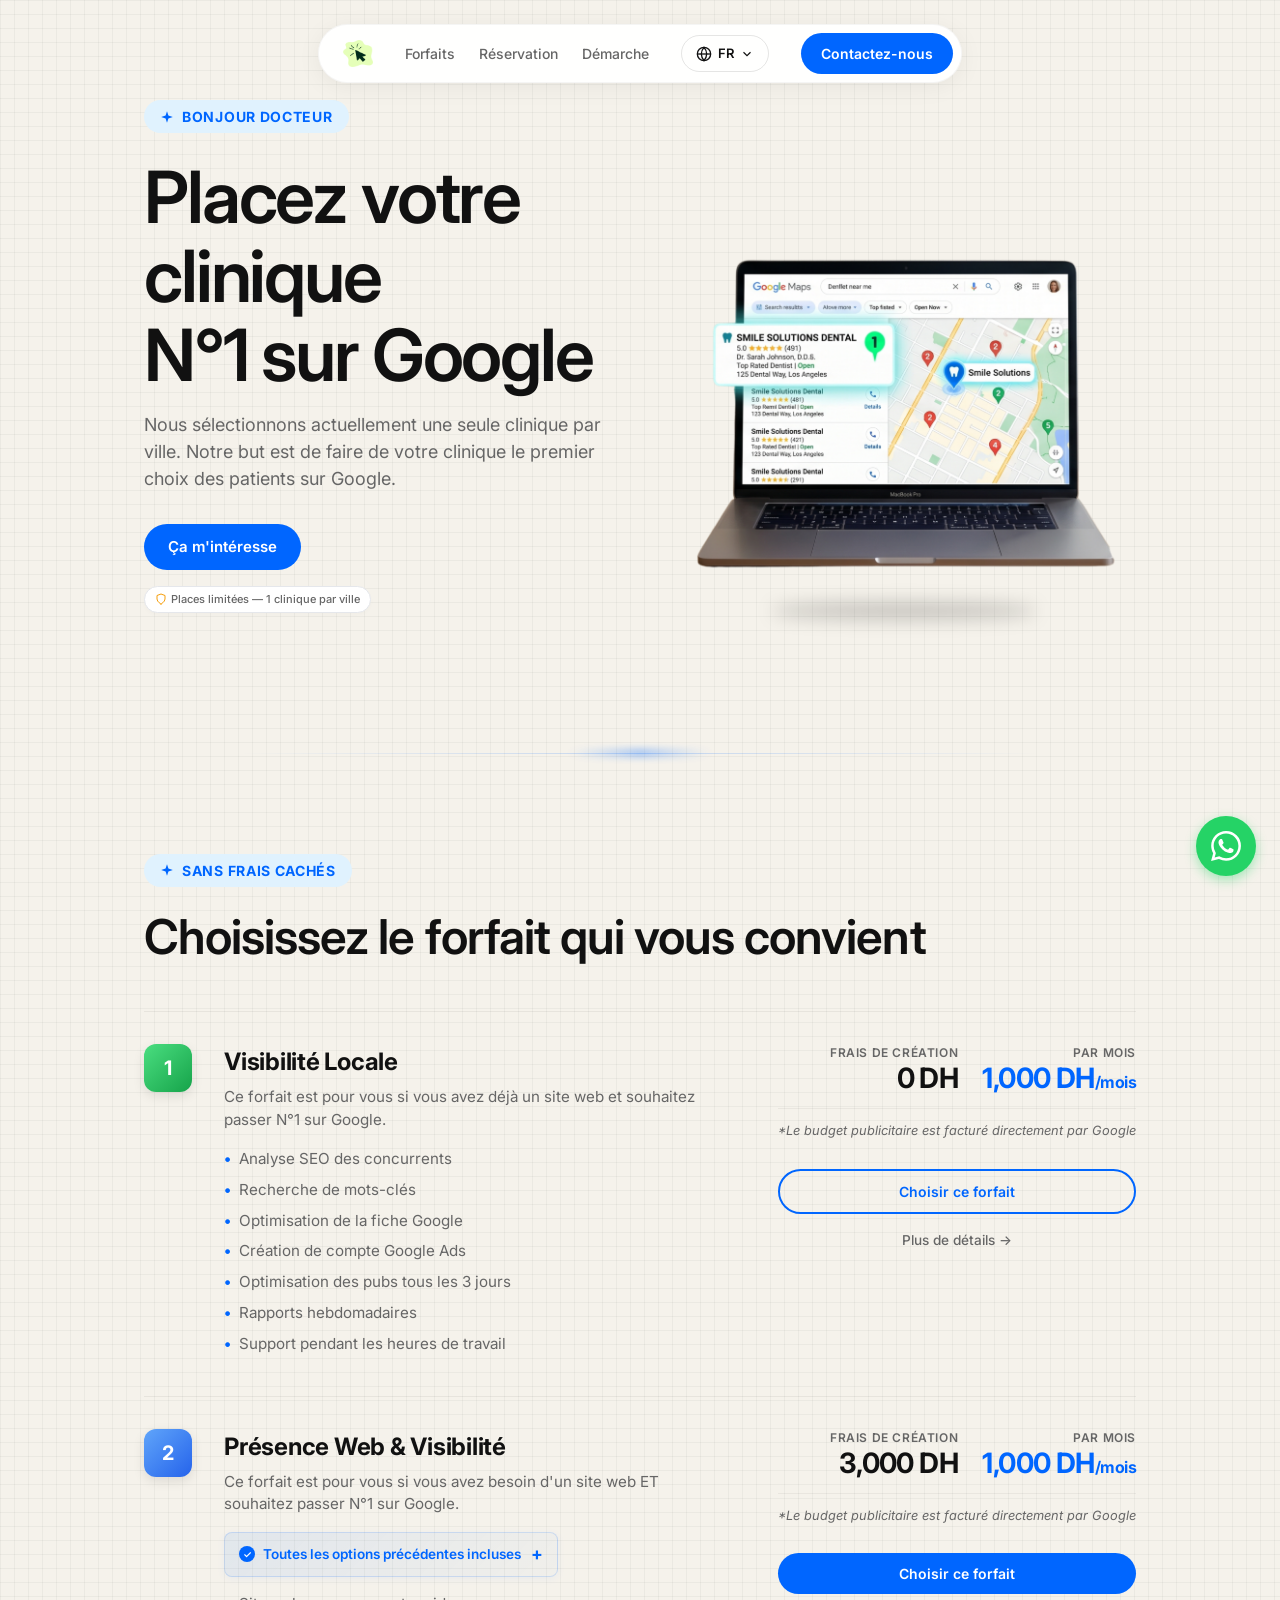
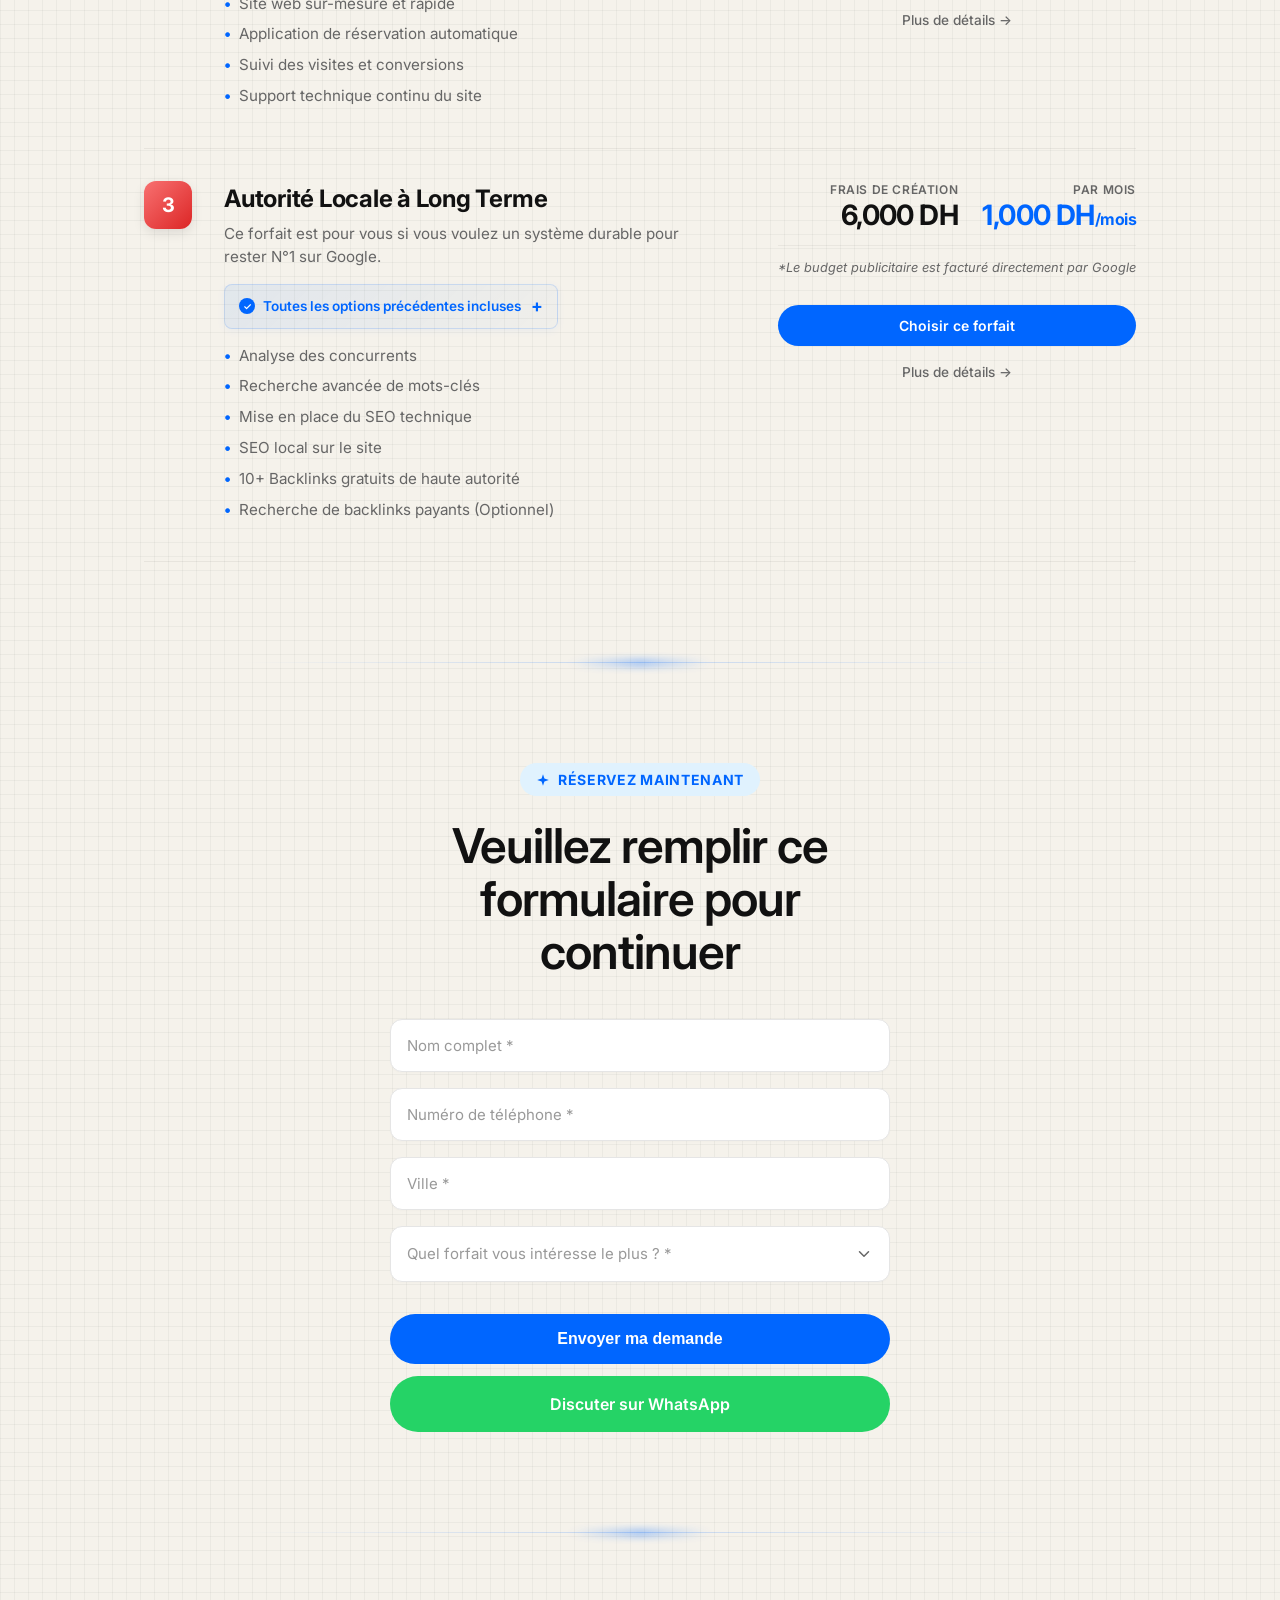
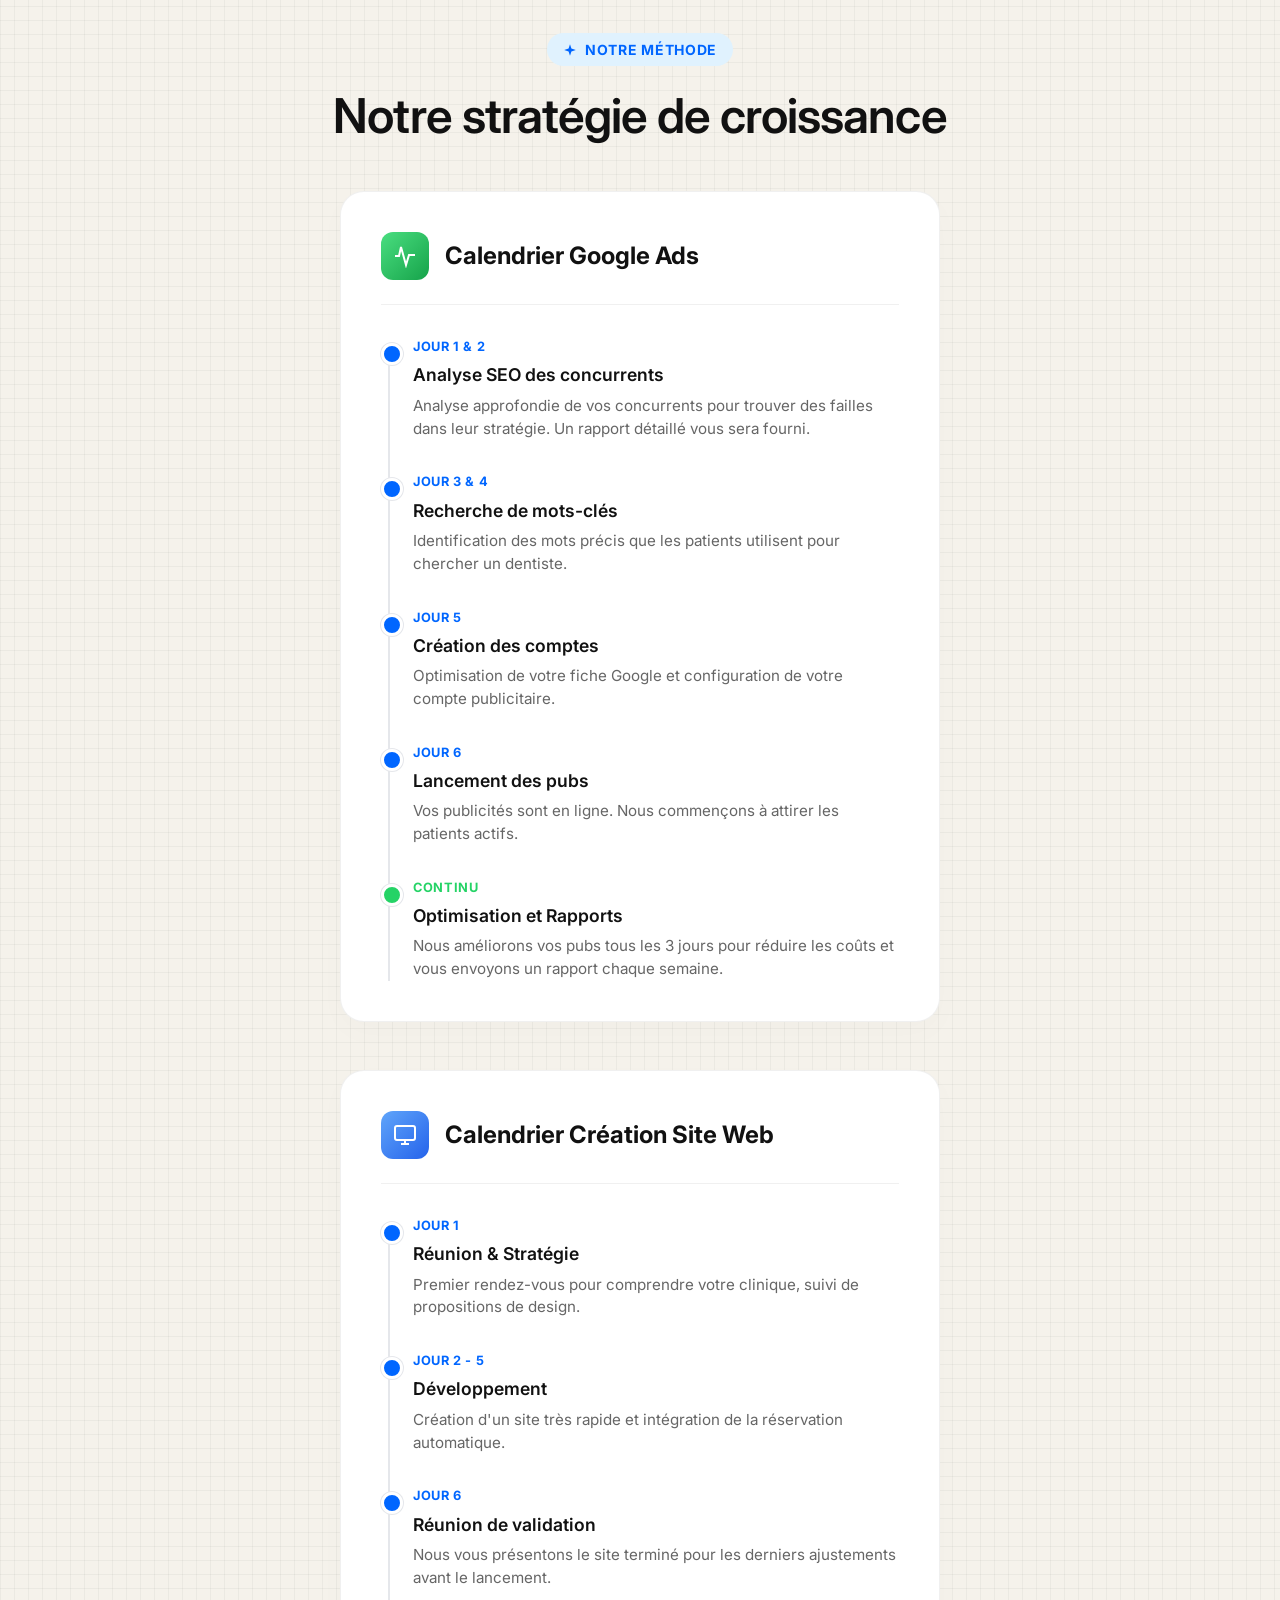
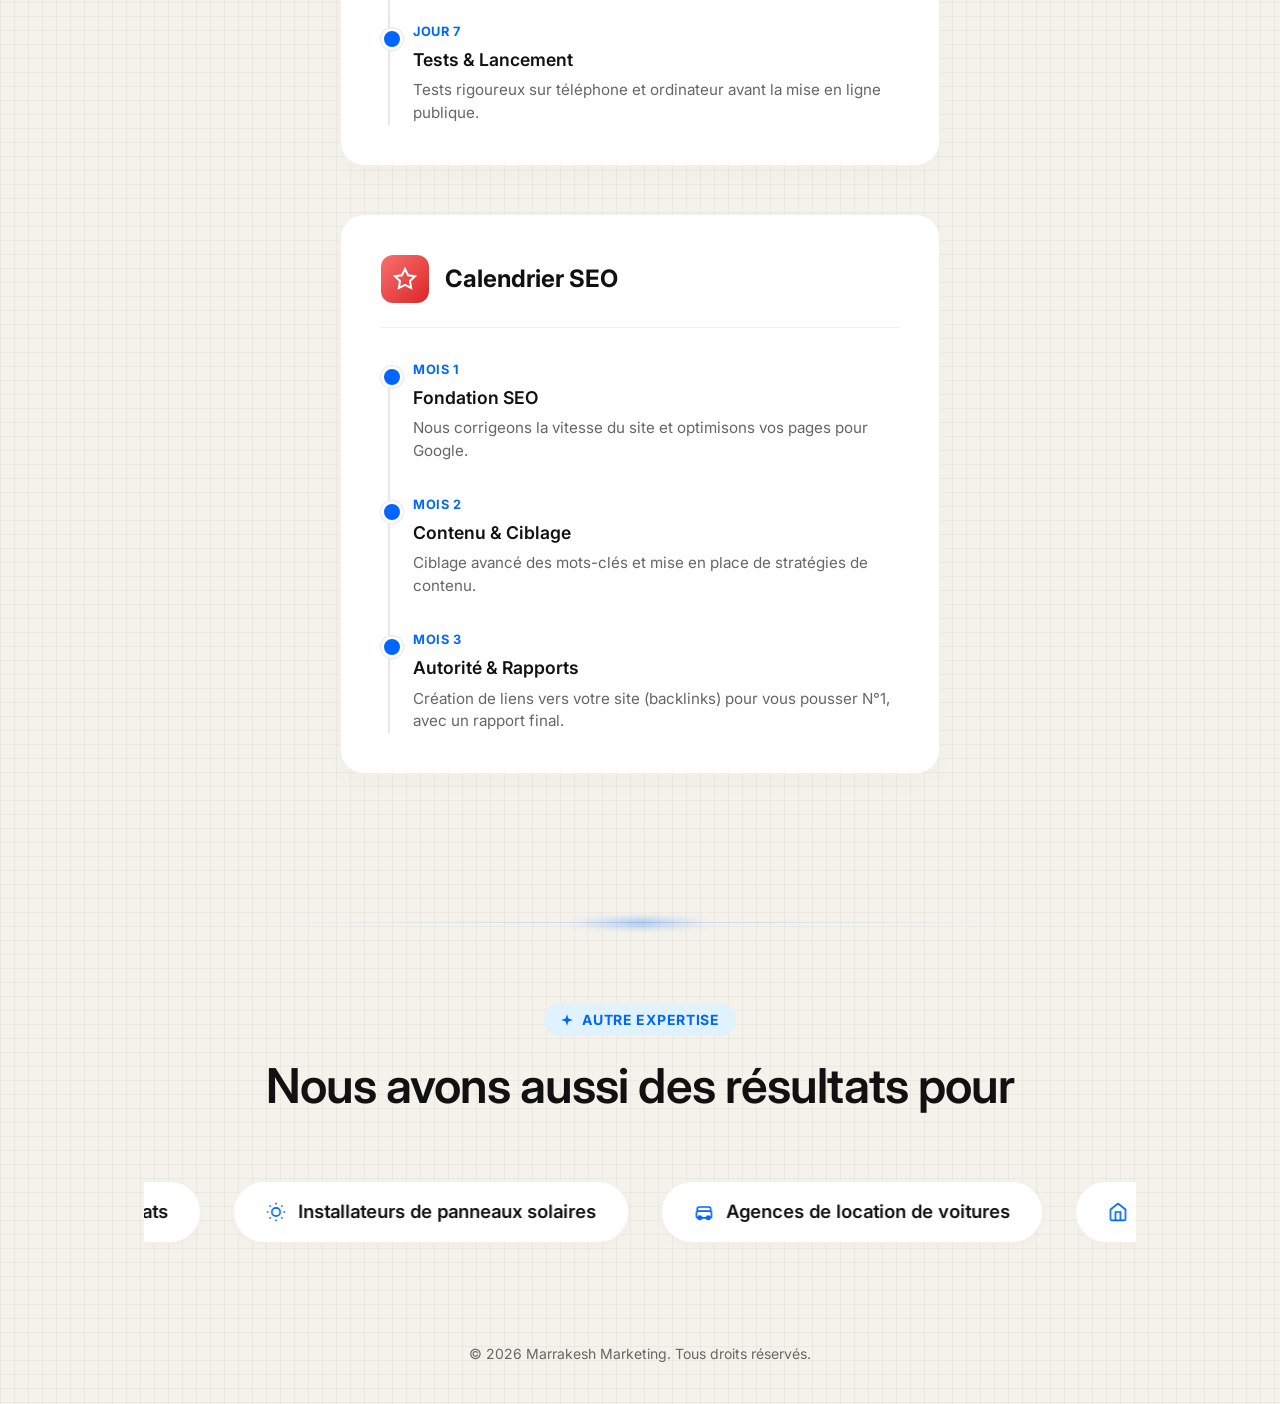
==== commit 6b95c647: "Enhance UI, add multi-language support (FR, EN, AR), and improve mobile responsiveness" ====
--- a/index.html
+++ b/index.html
@@ -1,2965 +1,455 @@
 <!DOCTYPE html>
-<html lang="fr" data-theme="light">
+<html lang="fr">
 
 <head>
-  <meta charset="UTF-8" />
-  <meta name="viewport" content="width=device-width, initial-scale=1.0" />
-  <title data-i18n="title">Acquisition de patients pour les dentistes</title>
-  <meta name="description" data-i18n-meta="description"
-    content="Système exclusif d'acquisition de patients pour cabinets dentaires au Maroc. Meta Ads ciblées, résultats prouvés depuis 2018." />
-  <link rel="icon" href="icon.svg" type="image/svg+xml">
-  <link rel="preconnect" href="https://fonts.googleapis.com">
-  <link rel="preconnect" href="https://fonts.gstatic.com" crossorigin>
-  <link
-    href="https://fonts.googleapis.com/css2?family=Cormorant+Garamond:ital,wght@0,400;0,500;0,600;0,700;1,700&family=DM+Sans:wght@300;400;500;600;700&display=swap"
-    rel="stylesheet">
-  <style>
-    /* ═══════════════════════════════════════════
-   TOKENS & BASE CSS
-═══════════════════════════════════════════ */
-    :root {
-      --blue: #0077B6;
-      --blue-deep: #023E8A;
-      --navy: #03045E;
-      --teal: #00B4D8;
-      --sky: #90E0EF;
-      --light: #CAF0F8;
-      --yellow: #FFD166;
-      --gold: #C9A84C;
-      --white: #FFFFFF;
-      --off-white: #F8FBFF;
-      --text-main: #03045E;
-      --text-muted: #4A6FA5;
-      --text-light: #8BA3C7;
-      --bg-page: #F8FBFF;
-      --bg-card: #FFFFFF;
-      --bg-subtle: #EBF5FF;
-      --border: rgba(0, 119, 182, .10);
-      --shadow-sm: 0 2px 12px rgba(0, 119, 182, .07);
-      --shadow-md: 0 8px 32px rgba(0, 119, 182, .12);
-      --shadow-lg: 0 24px 64px rgba(3, 4, 94, .18);
-      --nav-bg: rgba(3, 4, 94, .97);
-      --nav-border: rgba(0, 180, 216, .15);
-      --moroccan-r: #C1440E;
-      --moroccan-g: #006233;
-      --ease: cubic-bezier(.4, 0, .2, 1);
-    }
-
-    [data-theme="dark"] {
-      --bg-page: #070B1A;
-      --bg-card: #0D1428;
-      --bg-subtle: #111827;
-      --text-main: #E8F4FD;
-      --text-muted: #90B4D4;
-      --text-light: #5A7A9A;
-      --border: rgba(0, 180, 216, .12);
-      --shadow-sm: 0 2px 12px rgba(0, 0, 0, .4);
-      --shadow-md: 0 8px 32px rgba(0, 0, 0, .5);
-      --shadow-lg: 0 24px 64px rgba(0, 0, 0, .6);
-      --nav-bg: rgba(3, 4, 94, .99);
-      --nav-border: rgba(0, 180, 216, .10);
-      --off-white: #0D1428;
-    }
-
-    *,
-    *::before,
-    *::after {
-      box-sizing: border-box;
-      margin: 0;
-      padding: 0
-    }
-
-    html {
-      scroll-behavior: smooth;
-      scroll-padding-top: 66px;
-      -webkit-font-smoothing: antialiased
-    }
-
-    body {
-      font-family: "DM Sans", system-ui, sans-serif;
-      background: var(--bg-page);
-      color: var(--text-main);
-      line-height: 1.65;
-      overflow-x: hidden
-    }
-
-    a {
-      text-decoration: none;
-      color: inherit
-    }
-
-    img {
-      max-width: 100%;
-      height: auto;
-      display: block
-    }
-
-    button {
-      cursor: pointer;
-      border: none;
-      background: none;
-      font-family: inherit
-    }
-
-    h1,
-    h2,
-    h3 {
-      font-family: "Cormorant Garamond", Georgia, serif;
-      line-height: 1.1
-    }
-
-    /* RTL Support for Arabic */
-    html[dir="rtl"] {
-      text-align: right;
-    }
-
-    html[dir="rtl"] .nav-links {
-      flex-direction: row-reverse;
-    }
-
-    html[dir="rtl"] .hero-ctas .btn svg {
-      transform: scaleX(-1);
-    }
-
-    html[dir="rtl"] .nav-cta svg {
-      transform: scaleX(-1);
-    }
-
-    html[dir="rtl"] .why-grid {
-      direction: rtl;
-    }
-
-    html[dir="rtl"] .pain-item,
-    html[dir="rtl"] .solution-item {
-      text-align: right;
-    }
-
-    html[dir="rtl"] .custom-form {
-      text-align: right;
-    }
-
-    html[dir="rtl"] .mac-dots {
-      flex-direction: row-reverse;
-    }
-
-    html[dir="rtl"] .mac-url {
-      flex-direction: row-reverse;
-    }
-
-    html[dir="rtl"] .hero-float-1 {
-      right: -1.5rem;
-      left: auto;
-    }
-
-    html[dir="rtl"] .hero-float-2 {
-      left: -1rem;
-      right: auto;
-    }
-
-    @media(max-width:767px) {
-      html[dir="rtl"] .hero-float-1 {
-        right: -.5rem;
-        left: auto;
-      }
-
-      html[dir="rtl"] .hero-float-2 {
-        left: -.25rem;
-        right: auto;
-      }
-    }
-
-    .tag {
-      display: inline-flex;
-      align-items: center;
-      gap: .4rem;
-      font-size: .7rem;
-      font-weight: 700;
-      letter-spacing: .12em;
-      text-transform: uppercase;
-      padding: .35rem 1rem;
-      border-radius: 9999px;
-      margin-bottom: .75rem
-    }
-
-    .tag-blue {
-      color: var(--blue);
-      background: var(--light)
-    }
-
-    .tag-light {
-      color: var(--sky);
-      background: rgba(144, 224, 239, .15)
-    }
-
-    .tag-gold {
-      color: var(--gold);
-      background: rgba(201, 168, 76, .12)
-    }
-
-    .moroccan-star {
-      font-style: normal
-    }
-
-    .btn {
-      display: inline-flex;
-      align-items: center;
-      justify-content: center;
-      gap: .5rem;
-      font-weight: 700;
-      font-size: .9rem;
-      padding: .9rem 1.8rem;
-      border-radius: 9999px;
-      transition: transform .22s var(--ease), box-shadow .22s var(--ease), background .22s var(--ease);
-      white-space: nowrap;
-      cursor: pointer;
-      border: none;
-      font-family: inherit;
-      position: relative;
-      overflow: hidden;
-    }
-
-    .btn::after {
-      content: '';
-      position: absolute;
-      inset: 0;
-      background: rgba(255, 255, 255, .12);
-      opacity: 0;
-      transition: opacity .2s;
-      border-radius: inherit;
-    }
-
-    .btn:hover::after {
-      opacity: 1
-    }
-
-    .btn:active {
-      transform: scale(.97) !important
-    }
-
-    .btn-gold {
-      background: var(--yellow);
-      color: var(--navy);
-      box-shadow: 0 6px 24px rgba(255, 209, 102, .35)
-    }
-
-    .btn-gold:hover {
-      background: #FFC233;
-      transform: translateY(-4px) scale(1.02);
-      box-shadow: 0 16px 40px rgba(255, 209, 102, .55)
-    }
-
-    .btn-blue {
-      background: var(--blue);
-      color: #fff;
-      box-shadow: 0 6px 20px rgba(0, 119, 182, .3)
-    }
-
-    .btn-blue:hover {
-      background: var(--blue-deep);
-      transform: translateY(-4px);
-      box-shadow: 0 14px 32px rgba(0, 119, 182, .5)
-    }
-
-    .btn-ghost {
-      background: rgba(255, 255, 255, .1);
-      color: #fff;
-      border: 1.5px solid rgba(255, 255, 255, .3)
-    }
-
-    .btn-ghost:hover {
-      background: rgba(255, 255, 255, .2);
-      border-color: #fff;
-      transform: translateY(-3px)
-    }
-
-    .card {
-      background: var(--bg-card);
-      border-radius: 1.5rem;
-      border: 1px solid var(--border);
-      box-shadow: var(--shadow-sm);
-      transition: transform .3s var(--ease), box-shadow .3s var(--ease);
-    }
-
-    .card:hover {
-      transform: translateY(-8px);
-      box-shadow: var(--shadow-md)
-    }
-
-    .section {
-      padding: 5rem 0
-    }
-
-    .container {
-      max-width: 1100px;
-      margin: 0 auto;
-      padding: 0 1.25rem
-    }
-
-    .section-head {
-      text-align: center;
-      margin-bottom: 3.5rem
-    }
-
-    .section-title {
-      font-size: clamp(1.9rem, 4vw, 2.7rem);
-      font-weight: 700;
-      color: var(--text-main);
-      margin-top: .5rem
-    }
-
-    .moroccan-divider {
-      width: 60px;
-      height: 3px;
-      margin: .75rem auto 0;
-      background: linear-gradient(90deg, var(--moroccan-r), var(--moroccan-g));
-      border-radius: 9999px
-    }
-
-    #navbar {
-      position: fixed;
-      top: 0;
-      left: 0;
-      right: 0;
-      width: 100%;
-      z-index: 100;
-      background: var(--nav-bg);
-      border-bottom: 1px solid var(--nav-border);
-      backdrop-filter: blur(20px);
-      -webkit-backdrop-filter: blur(20px);
-      transition: box-shadow .3s, background .35s;
-    }
-
-    #navbar.scrolled {
-      box-shadow: 0 4px 32px rgba(0, 0, 0, .3)
-    }
-
-    .nav-inner {
-      max-width: 1100px;
-      width: 100%;
-      margin: 0 auto;
-      padding: 0 1.5rem;
-      height: 66px;
-      display: flex;
-      align-items: center;
-      justify-content: space-between;
-      gap: 1rem;
-    }
-
-    .nav-links {
-      display: flex;
-      align-items: center;
-      gap: 2rem
-    }
-
-    .nav-links a {
-      font-size: .83rem;
-      font-weight: 500;
-      color: rgba(255, 255, 255, .7);
-      transition: color .2s;
-      position: relative;
-      padding-bottom: 2px;
-    }
-
-    .nav-links a::after {
-      content: '';
-      position: absolute;
-      bottom: -2px;
-      left: 0;
-      right: 0;
-      height: 1.5px;
-      background: var(--yellow);
-      border-radius: 9999px;
-      transform: scaleX(0);
-      transition: transform .25s var(--ease);
-      transform-origin: left;
-    }
-
-    .nav-links a:hover {
-      color: #fff
-    }
-
-    .nav-links a:hover::after {
-      transform: scaleX(1)
-    }
-
-    .nav-actions {
-      display: flex;
-      align-items: center;
-      gap: .75rem
-    }
-
-    .theme-toggle {
-      width: 36px;
-      height: 36px;
-      border-radius: 50%;
-      display: flex;
-      align-items: center;
-      justify-content: center;
-      background: rgba(255, 255, 255, .08);
-      border: 1px solid rgba(255, 255, 255, .12);
-      transition: all .2s;
-      cursor: pointer;
-      color: rgba(255, 255, 255, .7);
-    }
-
-    .theme-toggle:hover {
-      background: rgba(255, 255, 255, .18);
-      color: #fff;
-      transform: rotate(20deg)
-    }
-
-    .lang-wrap {
-      position: relative;
-      display: flex;
-      align-items: center;
-      cursor: pointer;
-    }
-
-    .lang-menu {
-      position: absolute;
-      top: calc(100% + 10px);
-      right: 0;
-      background: var(--bg-card);
-      border: 1px solid var(--border);
-      border-radius: 12px;
-      box-shadow: var(--shadow-md);
-      padding: .4rem;
-      display: flex;
-      flex-direction: column;
-      gap: .2rem;
-      opacity: 0;
-      pointer-events: none;
-      transform: translateY(-8px);
-      transition: all .2s var(--ease);
-      z-index: 110;
-      min-width: 60px;
-    }
-
-    .lang-wrap:hover .lang-menu,
-    .lang-menu:hover,
-    .lang-wrap.active .lang-menu {
-      opacity: 1;
-      pointer-events: auto;
-      transform: translateY(0)
-    }
-
-    .lang-menu a {
-      display: block;
-      padding: .4rem .8rem;
-      font-size: .75rem;
-      font-weight: 700;
-      color: var(--text-main);
-      border-radius: 8px;
-      text-align: center;
-      transition: background .2s, color .2s;
-      cursor: pointer;
-    }
-
-    .lang-menu a:hover {
-      background: var(--bg-subtle);
-      color: var(--blue)
-    }
-
-    .lang-menu a.active {
-      background: var(--blue);
-      color: #fff
-    }
-
-    .nav-cta {
-      display: inline-flex;
-      align-items: center;
-      gap: .4rem;
-      background: var(--yellow);
-      color: var(--navy);
-      font-weight: 700;
-      font-size: .82rem;
-      padding: .55rem 1.2rem;
-      border-radius: 9999px;
-      transition: all .22s var(--ease);
-      box-shadow: 0 4px 16px rgba(255, 209, 102, .3);
-    }
-
-    .nav-cta:hover {
-      background: #FFC233;
-      transform: translateY(-2px);
-      box-shadow: 0 10px 28px rgba(255, 209, 102, .5)
-    }
-
-    .nav-cta svg {
-      transition: transform .2s
-    }
-
-    .nav-cta:hover svg {
-      transform: translateX(4px)
-    }
-
-    #hamburger {
-      display: none;
-      flex-direction: column;
-      gap: 5px;
-      padding: .5rem;
-      cursor: pointer;
-      z-index: 10
-    }
-
-    #hamburger span {
-      display: block;
-      width: 22px;
-      height: 2px;
-      background: #fff;
-      border-radius: 2px;
-      transition: all .3s var(--ease)
-    }
-
-    #hamburger.active span:nth-child(1) {
-      transform: translateY(7px) rotate(45deg)
-    }
-
-    #hamburger.active span:nth-child(2) {
-      opacity: 0;
-      transform: scaleX(0)
-    }
-
-    #hamburger.active span:nth-child(3) {
-      transform: translateY(-7px) rotate(-45deg)
-    }
-
-    #mob-menu {
-      display: none;
-      flex-direction: column;
-      background: rgba(3, 4, 94, .98);
-      border-top: 1px solid rgba(0, 180, 216, .12);
-    }
-
-    #mob-menu.open {
-      display: flex;
-      animation: slideDown .3s var(--ease)
-    }
-
-    @keyframes slideDown {
-      from {
-        opacity: 0;
-        transform: translateY(-8px)
-      }
-
-      to {
-        opacity: 1;
-        transform: none
-      }
-    }
-
-    .mob-links a {
-      display: block;
-      padding: .9rem 1.5rem;
-      font-weight: 500;
-      color: rgba(255, 255, 255, .75);
-      border-bottom: 1px solid rgba(255, 255, 255, .07);
-      font-size: .95rem;
-      transition: color .2s, background .2s, padding-left .2s;
-    }
-
-    .mob-links a:hover {
-      color: #fff;
-      background: rgba(255, 255, 255, .05);
-      padding-left: 2rem
-    }
-
-    .mob-cta-wrap {
-      padding: 1rem 1.5rem 1.5rem
-    }
-
-    .hero {
-      min-height: 100svh;
-      display: flex;
-      align-items: center;
-      padding-top: 66px;
-      background: linear-gradient(140deg, #060A24 0%, #070D35 28%, #0B2A6B 58%, #0A4A8F 82%, #0E6BAD 100%);
-      position: relative;
-      overflow: hidden;
-    }
-
-    .hero::before {
-      content: '';
-      position: absolute;
-      inset: 0;
-      background: radial-gradient(ellipse 55% 70% at 75% 40%, rgba(14, 107, 173, .35) 0%, transparent 55%), radial-gradient(ellipse 35% 45% at 5% 85%, rgba(201, 168, 76, .06) 0%, transparent 55%), radial-gradient(ellipse 40% 30% at 50% 0%, rgba(0, 180, 216, .08) 0%, transparent 60%);
-      pointer-events: none;
-    }
-
-    .hero-geo {
-      position: absolute;
-      top: 0;
-      right: 0;
-      width: 50%;
-      height: 100%;
-      opacity: .05;
-      pointer-events: none
-    }
-
-    .hero-inner {
-      max-width: 1100px;
-      margin: 0 auto;
-      padding: 4rem 1.5rem;
-      display: grid;
-      grid-template-columns: 1.05fr .95fr;
-      gap: 3.5rem;
-      align-items: center;
-    }
-
-    .hero-eyebrow {
-      display: flex;
-      align-items: center;
-      gap: .75rem;
-      flex-wrap: wrap;
-      margin-bottom: 1.5rem
-    }
-
-    .hero-flag {
-      display: inline-flex;
-      align-items: center;
-      gap: .4rem;
-      background: rgba(255, 255, 255, .08);
-      border: 1px solid rgba(255, 255, 255, .14);
-      border-radius: 9999px;
-      padding: .32rem .95rem;
-      font-size: .68rem;
-      font-weight: 700;
-      letter-spacing: .12em;
-      text-transform: uppercase;
-      color: rgba(255, 255, 255, .8);
-    }
-
-    .hero-proven {
-      display: inline-flex;
-      align-items: center;
-      gap: .4rem;
-      background: rgba(201, 168, 76, .15);
-      border: 1px solid rgba(201, 168, 76, .3);
-      border-radius: 9999px;
-      padding: .32rem .95rem;
-      font-size: .68rem;
-      font-weight: 700;
-      letter-spacing: .12em;
-      text-transform: uppercase;
-      color: var(--yellow);
-    }
-
-    .hero-title {
-      font-size: clamp(2.3rem, 5vw, 4rem);
-      font-weight: 700;
-      color: #fff;
-      line-height: 1.08;
-      margin-bottom: 1.4rem;
-    }
-
-    .hero-title .accent {
-      color: var(--yellow);
-      display: block;
-      font-style: italic
-    }
-
-    .hero-sub {
-      color: rgba(255, 255, 255, .6);
-      font-size: 1rem;
-      line-height: 1.85;
-      margin-bottom: 2.25rem;
-      max-width: 490px
-    }
-
-    .hero-ctas {
-      display: flex;
-      flex-wrap: wrap;
-      gap: .9rem;
-      margin-bottom: 2.5rem
-    }
-
-    .hero-trust {
-      display: flex;
-      flex-wrap: wrap;
-      gap: .55rem
-    }
-
-    .trust-pill {
-      display: inline-flex;
-      align-items: center;
-      gap: .4rem;
-      background: rgba(255, 255, 255, .07);
-      border: 1px solid rgba(255, 255, 255, .11);
-      border-radius: 9999px;
-      padding: .32rem .9rem;
-      font-size: .7rem;
-      font-weight: 500;
-      color: rgba(255, 255, 255, .7);
-      transition: background .2s, border-color .2s, transform .2s;
-    }
-
-    .trust-pill:hover {
-      background: rgba(255, 255, 255, .12);
-      border-color: rgba(255, 255, 255, .25);
-      transform: translateY(-2px)
-    }
-
-    .hero-visual {
-      position: relative;
-      z-index: 1
-    }
-
-    .hero-img-main {
-      border-radius: 1.75rem;
-      overflow: hidden;
-      height: 460px;
-      box-shadow: 0 40px 80px rgba(0, 0, 0, .45), 0 0 0 1px rgba(255, 255, 255, .05);
-      transition: transform .4s var(--ease);
-    }
-
-    .hero-img-main:hover {
-      transform: scale(1.015)
-    }
-
-    .hero-img-main img {
-      width: 100%;
-      height: 100%;
-      object-fit: cover
-    }
-
-    .hero-float {
-      position: absolute;
-      background: rgba(255, 255, 255, .97);
-      border-radius: 1.2rem;
-      padding: 1rem 1.25rem;
-      box-shadow: 0 16px 48px rgba(0, 0, 0, .3);
-      animation: floatBob 4s ease-in-out infinite;
-    }
-
-    .hero-float-1 {
-      bottom: -1.5rem;
-      left: -1.5rem;
-      min-width: 155px;
-      animation-delay: 0s
-    }
-
-    .hero-float-2 {
-      top: -1.25rem;
-      right: -1rem;
-      min-width: 145px;
-      background: var(--navy);
-      animation-delay: -2s
-    }
-
-    @keyframes floatBob {
-
-      0%,
-      100% {
-        transform: translateY(0)
-      }
-
-      50% {
-        transform: translateY(-8px)
-      }
-    }
-
-    .float-num {
-      font-family: "Cormorant Garamond", serif;
-      font-weight: 700;
-      font-size: 2.2rem;
-      line-height: 1;
-      color: var(--blue)
-    }
-
-    .float-num-light {
-      color: var(--yellow)
-    }
-
-    .float-label {
-      font-size: .7rem;
-      font-weight: 500;
-      color: var(--text-muted);
-      margin-top: .2rem
-    }
-
-    .float-label-dark {
-      color: rgba(255, 255, 255, .5)
-    }
-
-    .float-dots {
-      display: flex;
-      gap: .3rem;
-      margin-top: .6rem
-    }
-
-    .float-dot {
-      width: 8px;
-      height: 8px;
-      border-radius: 50%
-    }
-
-    .hero-badge {
-      position: absolute;
-      top: 1rem;
-      left: 50%;
-      transform: translateX(-50%);
-      background: #fff;
-      border-radius: 9999px;
-      padding: .45rem 1rem;
-      display: flex;
-      align-items: center;
-      gap: .5rem;
-      box-shadow: 0 8px 24px rgba(0, 0, 0, .2);
-      white-space: nowrap;
-      animation: badgePop .6s var(--ease) 1s both;
-    }
-
-    @keyframes badgePop {
-      from {
-        opacity: 0;
-        transform: translateX(-50%) scale(.85)
-      }
-
-      to {
-        opacity: 1;
-        transform: translateX(-50%) scale(1)
-      }
-    }
-
-    .hero-badge-dot {
-      width: 8px;
-      height: 8px;
-      background: #22C55E;
-      border-radius: 50%;
-      animation: pulseGreen 1.5s infinite
-    }
-
-    @keyframes pulseGreen {
-
-      0%,
-      100% {
-        box-shadow: 0 0 0 0 rgba(34, 197, 94, .4)
-      }
-
-      50% {
-        box-shadow: 0 0 0 6px rgba(34, 197, 94, 0)
-      }
-    }
-
-    .hero-badge-text {
-      font-size: .72rem;
-      font-weight: 600;
-      color: var(--navy)
-    }
-
-    .stats-strip {
-      background: var(--bg-card);
-      border-top: 1px solid var(--border);
-      border-bottom: 1px solid var(--border);
-      padding: 2rem 0
-    }
-
-    .stats-grid {
-      display: grid;
-      grid-template-columns: repeat(4, 1fr);
-      gap: 1rem;
-      text-align: center
-    }
-
-    .stat-item {
-      transition: transform .25s var(--ease)
-    }
-
-    .stat-item:hover {
-      transform: translateY(-4px)
-    }
-
-    .stat-num {
-      font-family: "Cormorant Garamond", serif;
-      font-size: 2.4rem;
-      font-weight: 700;
-      color: var(--blue);
-      line-height: 1
-    }
-
-    .stat-label {
-      font-size: .8rem;
-      color: var(--text-muted);
-      margin-top: .3rem
-    }
-
-    .results-bg {
-      background: var(--off-white)
-    }
-
-    .testi-grid {
-      display: grid;
-      grid-template-columns: repeat(3, 1fr);
-      gap: 1.25rem
-    }
-
-    .testi-card {
-      padding: 1.75rem
-    }
-
-    .stars {
-      color: var(--yellow);
-      font-size: 1rem;
-      letter-spacing: .05em;
-      margin-bottom: .75rem
-    }
-
-    .testi-text {
-      font-size: .87rem;
-      line-height: 1.75;
-      color: var(--text-muted);
-      margin-bottom: 1.25rem
-    }
-
-    .testi-author {
-      display: flex;
-      align-items: center;
-      gap: .75rem
-    }
-
-    .testi-avatar {
-      width: 40px;
-      height: 40px;
-      border-radius: 50%;
-      background: var(--light);
-      display: flex;
-      align-items: center;
-      justify-content: center;
-      font-weight: 700;
-      font-size: .8rem;
-      color: var(--blue);
-      flex-shrink: 0
-    }
-
-    .testi-name {
-      font-weight: 600;
-      font-size: .85rem;
-      color: var(--text-main)
-    }
-
-    .testi-role {
-      font-size: .73rem;
-      color: var(--text-light)
-    }
-
-    .vsl-bg {
-      background: var(--bg-card)
-    }
-
-    .form-section {
-      background: linear-gradient(140deg, #060A24 0%, #0B2A6B 60%, #0E6BAD 100%);
-      padding: 5rem 0;
-    }
-
-    .form-section .section-title {
-      color: #fff
-    }
-
-    .form-section .section-head p {
-      color: rgba(255, 255, 255, .55)
-    }
-
-    .macbook-wrap {
-      max-width: 860px;
-      margin: 0 auto;
-      filter: drop-shadow(0 40px 80px rgba(0, 0, 0, .55));
-    }
-
-    .macbook-screen {
-      background: #1a1a2e;
-      border-radius: 14px 14px 0 0;
-      border: 2px solid #3a3a5c;
-      border-bottom: none;
-      overflow: hidden;
-    }
-
-    .macbook-bar {
-      background: linear-gradient(180deg, #2d2d4e 0%, #252542 100%);
-      padding: .6rem 1rem;
-      display: flex;
-      align-items: center;
-      gap: .75rem;
-      border-bottom: 1px solid rgba(255, 255, 255, .06);
-      flex-shrink: 0;
-    }
-
-    .mac-dots {
-      display: flex;
-      gap: .4rem
-    }
-
-    .mac-dot {
-      width: 12px;
-      height: 12px;
-      border-radius: 50%;
-      cursor: default;
-      transition: filter .2s
-    }
-
-    .mac-dot:hover {
-      filter: brightness(1.3)
-    }
-
-    .mac-dot.red {
-      background: #FF5F57
-    }
-
-    .mac-dot.yellow {
-      background: #FFBD2E
-    }
-
-    .mac-dot.green {
-      background: #28C840
-    }
-
-    .mac-url {
-      flex: 1;
-      background: rgba(255, 255, 255, .07);
-      border-radius: 6px;
-      padding: .3rem .8rem;
-      font-size: .72rem;
-      color: rgba(255, 255, 255, .4);
-      display: flex;
-      align-items: center;
-      gap: .4rem;
-      border: 1px solid rgba(255, 255, 255, .05);
-    }
-
-    .mac-url svg {
-      flex-shrink: 0;
-      color: rgba(255, 255, 255, .3)
-    }
-
-    .macbook-iframe-wrap {
-      background: #fff;
-      width: 100%;
-      overflow: hidden;
-      position: relative;
-    }
-
-    .macbook-stand-top {
-      background: linear-gradient(180deg, #2a2a48 0%, #1e1e38 100%);
-      height: 18px;
-      border: 1px solid #3a3a5c;
-      border-top: none;
-      border-radius: 0 0 3px 3px;
-      position: relative;
-    }
-
-    .macbook-stand-top::after {
-      content: '';
-      position: absolute;
-      bottom: -14px;
-      left: 50%;
-      transform: translateX(-50%);
-      width: 40%;
-      height: 14px;
-      background: linear-gradient(180deg, #252540 0%, #1a1a30 100%);
-      border-radius: 0 0 6px 6px;
-      border: 1px solid #3a3a5c;
-      border-top: none;
-    }
-
-    .macbook-base {
-      width: 60%;
-      margin: 14px auto 0;
-      height: 6px;
-      background: linear-gradient(180deg, #2a2a48, #1a1a30);
-      border-radius: 0 0 4px 4px;
-      border: 1px solid #3a3a5c;
-      border-top: none;
-    }
-
-    .form-trust {
-      display: flex;
-      flex-wrap: wrap;
-      justify-content: center;
-      gap: .75rem;
-      margin-top: 2.5rem
-    }
-
-    .form-trust-item {
-      display: flex;
-      align-items: center;
-      gap: .4rem;
-      font-size: .73rem;
-      color: rgba(255, 255, 255, .5)
-    }
-
-    .why-grid {
-      display: grid;
-      grid-template-columns: 1fr 1fr;
-      gap: 3.5rem;
-      align-items: center
-    }
-
-    .why-imgs {
-      display: grid;
-      grid-template-columns: 1fr 1fr;
-      gap: .9rem
-    }
-
-    .why-img {
-      border-radius: 1.1rem;
-      overflow: hidden;
-      transition: transform .35s var(--ease), box-shadow .35s var(--ease)
-    }
-
-    .why-img:hover {
-      transform: scale(1.03);
-      box-shadow: var(--shadow-md)
-    }
-
-    .why-img.tall {
-      grid-column: 1/-1;
-      height: 220px
-    }
-
-    .why-img.tall img {
-      object-fit: cover;
-      object-position: center top;
-    }
-
-    .why-img.short {
-      height: 165px
-    }
-
-    .why-img img {
-      width: 100%;
-      height: 100%;
-      object-fit: cover
-    }
-
-    .pain-item,
-    .solution-item {
-      display: flex;
-      align-items: flex-start;
-      gap: .75rem;
-      padding: .9rem 1rem;
-      border-radius: .9rem;
-      margin-bottom: .6rem;
-      font-size: .875rem;
-      line-height: 1.65;
-      transition: transform .2s var(--ease);
-    }
-
-    .pain-item:hover,
-    .solution-item:hover {
-      transform: translateX(4px)
-    }
-
-    html[dir="rtl"] .pain-item:hover,
-    html[dir="rtl"] .solution-item:hover {
-      transform: translateX(-4px)
-    }
-
-    .pain-item {
-      background: rgba(220, 38, 38, .05);
-      border: 1px solid rgba(220, 38, 38, .12)
-    }
-
-    .solution-item {
-      background: rgba(0, 119, 182, .05);
-      border: 1px solid rgba(0, 119, 182, .12)
-    }
-
-    .pain-icon,
-    .solution-icon {
-      flex-shrink: 0;
-      margin-top: .1rem
-    }
-
-    .pricing-bg {
-      background: linear-gradient(150deg, #020B2E 0%, var(--navy) 50%, #023E8A 100%);
-      position: relative;
-      overflow: hidden
-    }
-
-    .pricing-bg::before {
-      content: '';
-      position: absolute;
-      inset: 0;
-      background: radial-gradient(ellipse 60% 70% at 80% 50%, rgba(0, 180, 216, .08) 0%, transparent 65%);
-      pointer-events: none
-    }
-
-    .pricing-grid {
-      display: grid;
-      grid-template-columns: 1fr 1fr;
-      gap: 1.5rem
-    }
-
-    .price-card {
-      border-radius: 1.75rem;
-      padding: 2.25rem 1.75rem;
-      transition: transform .3s var(--ease), box-shadow .3s var(--ease);
-    }
-
-    .price-card:hover {
-      transform: translateY(-10px)
-    }
-
-    .price-card.starter {
-      background: rgba(255, 255, 255, .05);
-      border: 1.5px solid rgba(255, 255, 255, .1)
-    }
-
-    .price-card.starter:hover {
-      box-shadow: 0 20px 60px rgba(0, 0, 0, .3)
-    }
-
-    .price-card.growth {
-      background: linear-gradient(145deg, rgba(0, 119, 182, .25) 0%, rgba(0, 180, 216, .15) 100%);
-      border: 1.5px solid var(--teal);
-      box-shadow: 0 16px 48px rgba(0, 180, 216, .2)
-    }
-
-    .price-card.growth:hover {
-      box-shadow: 0 28px 72px rgba(0, 180, 216, .35)
-    }
-
-    .price-badge {
-      display: inline-block;
-      font-size: .65rem;
-      font-weight: 700;
-      letter-spacing: .1em;
-      text-transform: uppercase;
-      padding: .3rem .9rem;
-      border-radius: 9999px;
-      margin-bottom: .5rem
-    }
-
-    .price-badge-starter {
-      background: rgba(144, 224, 239, .15);
-      color: var(--sky)
-    }
-
-    .price-badge-growth {
-      background: var(--yellow);
-      color: var(--navy)
-    }
-
-    .price-sub {
-      font-size: .8rem;
-      color: rgba(255, 255, 255, .45);
-      margin-bottom: 1.5rem
-    }
-
-    .price-amount {
-      display: flex;
-      align-items: flex-end;
-      gap: .4rem;
-      margin-bottom: 1.75rem
-    }
-
-    .price-num {
-      font-family: "Cormorant Garamond", serif;
-      font-weight: 700;
-      font-size: 3rem;
-      line-height: 1;
-      color: #fff
-    }
-
-    .price-currency {
-      font-weight: 700;
-      font-size: 1.1rem;
-      color: var(--yellow);
-      padding-bottom: .3rem
-    }
-
-    .price-period {
-      font-size: .78rem;
-      color: rgba(255, 255, 255, .4);
-      padding-bottom: .3rem
-    }
-
-    .price-features {
-      list-style: none;
-      margin-bottom: 2rem
-    }
-
-    .price-features li {
-      display: flex;
-      align-items: center;
-      gap: .65rem;
-      font-size: .84rem;
-      color: rgba(255, 255, 255, .75);
-      padding: .4rem 0;
-      transition: color .2s, transform .2s;
-    }
-
-    .price-features li:hover {
-      color: #fff;
-      transform: translateX(4px)
-    }
-
-    html[dir="rtl"] .price-features li:hover {
-      transform: translateX(-4px)
-    }
-
-    .price-features li svg {
-      flex-shrink: 0
-    }
-
-    .price-divider {
-      height: 1px;
-      background: rgba(255, 255, 255, .08);
-      margin: 1rem 0
-    }
-
-    .faq-list {
-      display: flex;
-      flex-direction: column;
-      gap: .75rem
-    }
-
-    details.faq {
-      background: var(--bg-card);
-      border: 1px solid var(--border);
-      border-radius: 1.1rem;
-      overflow: hidden;
-      box-shadow: var(--shadow-sm);
-      transition: box-shadow .25s
-    }
-
-    details.faq[open] {
-      box-shadow: var(--shadow-md)
-    }
-
-    details.faq summary {
-      list-style: none;
-      -webkit-user-select: none;
-      user-select: none;
-      cursor: pointer;
-      display: flex;
-      align-items: center;
-      justify-content: space-between;
-      gap: 1rem;
-      padding: 1.25rem 1.5rem;
-      font-weight: 600;
-      font-size: .95rem;
-      color: var(--text-main);
-      transition: background .2s
-    }
-
-    details.faq summary:hover {
-      background: var(--bg-subtle)
-    }
-
-    details.faq summary::-webkit-details-marker {
-      display: none
-    }
-
-    .faq-icon {
-      width: 30px;
-      height: 30px;
-      border-radius: 50%;
-      background: var(--bg-subtle);
-      display: flex;
-      align-items: center;
-      justify-content: center;
-      flex-shrink: 0;
-      font-size: 1.3rem;
-      line-height: 1;
-      color: var(--blue);
-      transition: transform .25s var(--ease), background .25s
-    }
-
-    details.faq[open] .faq-icon {
-      transform: rotate(45deg);
-      background: var(--blue);
-      color: #fff
-    }
-
-    .faq-body {
-      padding: 0 1.5rem 1.25rem;
-      font-size: .88rem;
-      line-height: 1.8;
-      color: var(--text-muted)
-    }
-
-    .faq-cta {
-      margin-top: 3rem;
-      background: linear-gradient(135deg, var(--navy) 0%, var(--blue) 100%);
-      border-radius: 1.75rem;
-      padding: 3rem 2rem;
-      text-align: center
-    }
-
-    footer {
-      background: var(--navy);
-      padding: 2.5rem 1.25rem;
-      color: rgba(255, 255, 255, .35)
-    }
-
-    .footer-inner {
-      max-width: 1100px;
-      margin: 0 auto;
-      display: flex;
-      flex-wrap: wrap;
-      align-items: center;
-      justify-content: space-between;
-      gap: 1rem
-    }
-
-    .footer-logo {
-      font-family: "Cormorant Garamond", serif;
-      font-size: 1.1rem;
-      font-weight: 700;
-      color: rgba(255, 255, 255, .7)
-    }
-
-    .footer-links {
-      display: flex;
-      gap: 1.5rem
-    }
-
-    .footer-links a {
-      font-size: .78rem;
-      transition: color .2s
-    }
-
-    .footer-links a:hover {
-      color: rgba(255, 255, 255, .7)
-    }
-
-    .wa-wrap {
-      position: fixed;
-      bottom: 1.5rem;
-      right: 1.5rem;
-      z-index: 200;
-      display: flex;
-      flex-direction: column;
-      align-items: flex-end;
-      gap: .5rem;
-      justify-content: flex-end;
-    }
-
-    .wa-bubble {
-      background: #fff;
-      color: #03045E;
-      border-radius: 1.1rem 1.1rem 0 1.1rem;
-      padding: .75rem 1.1rem;
-      font-size: .8rem;
-      font-weight: 600;
-      box-shadow: 0 8px 24px rgba(0, 0, 0, .15);
-      opacity: 0;
-      transform: translateY(8px) scale(.95);
-      transition: all .3s;
-      pointer-events: none;
-      width: max-content;
-      max-width: calc(100vw - 5rem);
-      text-align: center;
-      white-space: nowrap;
-      right: 0;
-    }
-
-    .wa-wrap:hover .wa-bubble {
-      opacity: 1;
-      transform: translateY(0) scale(1)
-    }
-
-    .wa-btn {
-      width: 58px;
-      height: 58px;
-      border-radius: 50%;
-      background: #25D366;
-      display: flex;
-      align-items: center;
-      justify-content: center;
-      box-shadow: 0 8px 24px rgba(37, 211, 102, .4);
-      transition: transform .2s, box-shadow .2s;
-      animation: waPulse 2.5s ease-in-out infinite
-    }
-
-    .wa-btn:hover {
-      transform: scale(1.12);
-      box-shadow: 0 16px 40px rgba(37, 211, 102, .55)
-    }
-
-    @keyframes waPulse {
-
-      0%,
-      100% {
-        box-shadow: 0 8px 24px rgba(37, 211, 102, .4)
-      }
-
-      50% {
-        box-shadow: 0 8px 32px rgba(37, 211, 102, .7), 0 0 0 10px rgba(37, 211, 102, .07)
-      }
-    }
-
-    .reveal {
-      opacity: 0;
-      transform: translateY(32px);
-      transition: opacity .7s var(--ease), transform .7s var(--ease)
-    }
-
-    .reveal.visible {
-      opacity: 1;
-      transform: none
-    }
-
-    .reveal-left {
-      opacity: 0;
-      transform: translateX(-32px);
-      transition: opacity .7s var(--ease), transform .7s var(--ease)
-    }
-
-    .reveal-left.visible {
-      opacity: 1;
-      transform: none
-    }
-
-    .reveal-right {
-      opacity: 0;
-      transform: translateX(32px);
-      transition: opacity .7s var(--ease), transform .7s var(--ease)
-    }
-
-    .reveal-right.visible {
-      opacity: 1;
-      transform: none
-    }
-
-    .reveal-scale {
-      opacity: 0;
-      transform: scale(.92);
-      transition: opacity .7s var(--ease), transform .7s var(--ease)
-    }
-
-    .reveal-scale.visible {
-      opacity: 1;
-      transform: none
-    }
-
-    .stagger>* {
-      opacity: 0;
-      transform: translateY(24px);
-      transition: opacity .6s var(--ease), transform .6s var(--ease)
-    }
-
-    .stagger.visible>* {
-      opacity: 1;
-      transform: none
-    }
-
-    .stagger.visible>*:nth-child(1) {
-      transition-delay: .05s
-    }
-
-    .stagger.visible>*:nth-child(2) {
-      transition-delay: .15s
-    }
-
-    .stagger.visible>*:nth-child(3) {
-      transition-delay: .25s
-    }
-
-    .stagger.visible>*:nth-child(4) {
-      transition-delay: .35s
-    }
-
-    @media(max-width:767px) {
-      .nav-links {
-        display: none
-      }
-
-      #hamburger {
-        display: flex
-      }
-
-      .nav-cta {
-        display: none
-      }
-
-      .nav-inner {
-        height: 60px;
-        padding: 0 1rem
-      }
-
-      .hero {
-        min-height: auto;
-        padding-bottom: 3rem
-      }
-
-      .hero-inner {
-        grid-template-columns: 1fr;
-        gap: 2rem;
-        padding: 2rem 1.1rem 2.5rem
-      }
-
-      .hero-title {
-        font-size: clamp(1.9rem, 7vw, 2.5rem) !important;
-        line-height: 1.12
-      }
-
-      .hero-sub {
-        font-size: .9rem;
-        max-width: 100%
-      }
-
-      .hero-ctas {
-        flex-direction: column;
-        gap: .7rem
-      }
-
-      .hero-ctas .btn {
-        width: 100%;
-        padding: .9rem 1.2rem;
-        font-size: .92rem;
-        justify-content: center
-      }
-
-      .hero-img-main {
-        height: 260px
-      }
-
-      .hero-float-1 {
-        bottom: -.75rem;
-        left: -.5rem;
-        padding: .65rem .85rem
-      }
-
-      .hero-float-2 {
-        top: -.5rem;
-        right: -.25rem;
-        padding: .65rem .85rem
-      }
-
-      .float-num {
-        font-size: 1.5rem
-      }
-
-      .float-label {
-        font-size: .62rem
-      }
-
-      .hero-badge {
-        font-size: .62rem;
-        padding: .35rem .75rem;
-        gap: .35rem;
-        white-space: normal;
-        text-align: center;
-        width: max-content;
-        max-width: 85vw
-      }
-
-      .hero-trust {
-        gap: .4rem
-      }
-
-      .trust-pill {
-        font-size: .65rem;
-        padding: .28rem .7rem
-      }
-
-      .stats-grid {
-        grid-template-columns: 1fr 1fr;
-        gap: .75rem
-      }
-
-      .stat-num {
-        font-size: 1.9rem
-      }
-
-      .stat-label {
-        font-size: .73rem
-      }
-
-      .testi-grid {
-        grid-template-columns: 1fr;
-        gap: 1rem
-      }
-
-      .testi-text {
-        font-size: .84rem
-      }
-
-      .section {
-        padding: 3rem 0
-      }
-
-      .section-head {
-        margin-bottom: 2rem
-      }
-
-      .section-title {
-        font-size: clamp(1.6rem, 6vw, 2rem) !important
-      }
-
-      .macbook-wrap {
-        filter: drop-shadow(0 12px 32px rgba(0, 0, 0, .35))
-      }
-
-      .macbook-screen {
-        border-radius: 10px 10px 0 0
-      }
-
-      .macbook-stand-top::after {
-        display: none
-      }
-
-      .macbook-base {
-        width: 80%
-      }
-
-      .why-grid {
-        grid-template-columns: 1fr;
-        gap: 1.75rem
-      }
-
-      .why-imgs {
-        display: none
-      }
-
-      .pain-item,
-      .solution-item {
-        font-size: .82rem
-      }
-
-      .pricing-grid {
-        grid-template-columns: 1fr;
-        gap: 1.25rem
-      }
-
-      .price-num {
-        font-size: 2.5rem
-      }
-
-      details.faq summary {
-        font-size: .88rem;
-        padding: 1rem 1.1rem
-      }
-
-      .faq-body {
-        font-size: .83rem;
-        padding: 0 1.1rem 1rem
-      }
-
-      .footer-inner {
-        flex-direction: column;
-        text-align: center
-      }
-
-      .footer-links {
-        justify-content: center
-      }
-
-      .wa-wrap {
-        bottom: 1rem;
-        right: 1rem
-      }
-
-      .wa-btn {
-        width: 52px;
-        height: 52px
-      }
-
-      .faq-cta .btn {
-        width: 100%;
-        font-size: .75rem;
-        padding: .85rem 1rem;
-        white-space: nowrap;
-        text-align: center;
-        gap: .3rem;
-      }
-
-      .faq-cta {
-        padding: 2rem 1.25rem;
-      }
-    }
-
-    @media(min-width:768px) and (max-width:1023px) {
-      .hero-inner {
-        gap: 2rem
-      }
-
-      .hero-title {
-        font-size: 2.8rem
-      }
-
-      .testi-grid {
-        grid-template-columns: 1fr 1fr
-      }
-
-      .why-grid {
-        gap: 2rem
-      }
-    }
-
-    .vsl-video-wrap {
-      max-width: 780px;
-      margin-left: auto;
-      margin-right: auto;
-    }
-
-    .vsl-video-frame {
-      position: relative;
-      padding-top: 56.25%;
-      border-radius: 1.25rem;
-      overflow: hidden;
-      box-shadow: 0 24px 64px rgba(0, 119, 182, .2), 0 0 0 1px var(--border);
-      background: #000;
-    }
-
-    .vsl-video-frame iframe {
-      position: absolute;
-      inset: 0;
-      width: 100%;
-      height: 100%;
-      border: none;
-    }
-
-    .lang-menu::before {
-      content: '';
-      position: absolute;
-      top: -20px;
-      left: 0;
-      right: 0;
-      height: 20px;
-    }
-
-    .custom-form {
-      display: flex;
-      flex-direction: column;
-      gap: 1.5rem;
-      text-align: left;
-    }
-
-    .custom-form label {
-      display: block;
-      font-weight: 600;
-      color: var(--text-main);
-      margin-bottom: 0.5rem;
-      font-size: 0.9rem;
-    }
-
-    .custom-form label .req {
-      color: #DC2626;
-    }
-
-    .custom-form label .optional {
-      color: var(--text-muted);
-      font-size: 0.8rem;
-      font-weight: 400;
-    }
-
-    .custom-form input[type="text"],
-    .custom-form input[type="tel"],
-    .custom-form input[type="url"],
-    .custom-form input[type="number"],
-    .custom-form select {
-      width: 100%;
-      padding: 0.8rem 1rem;
-      border-radius: 8px;
-      border: 1px solid var(--border);
-      background: var(--bg-page);
-      color: var(--text-main);
-      font-family: inherit;
-      font-size: 0.95rem;
-      transition: all 0.2s;
-    }
-
-    .custom-form input:focus,
-    .custom-form select:focus {
-      outline: none;
-      border-color: var(--blue);
-      box-shadow: 0 0 0 3px rgba(0, 119, 182, 0.15);
-    }
-
-    .radio-group {
-      display: flex;
-      gap: 1rem;
-    }
-
-    .radio-vertical {
-      flex-direction: column;
-      gap: 0.5rem;
-    }
-
-    .radio-label {
-      display: flex;
-      align-items: center;
-      gap: 0.5rem;
-      font-weight: 500 !important;
-      cursor: pointer;
-    }
-
-    .radio-label input {
-      width: 1.15rem;
-      height: 1.15rem;
-      accent-color: var(--blue);
-      margin: 0;
-      position: relative;
-      top: 2px;
-      flex-shrink: 0;
-    }
-
-    .submit-btn {
-      width: 100%;
-      padding: 1rem;
-      font-size: 1rem;
-      margin-top: 1rem;
-      display: flex;
-      justify-content: center;
-    }
-
-    .submit-btn:disabled {
-      opacity: 0.7;
-      cursor: not-allowed;
-    }
-
-    .form-result {
-      margin-top: 1rem;
-      padding: 1rem;
-      border-radius: 8px;
-      text-align: center;
-      font-weight: 600;
-      display: none;
-    }
-
-    .form-result.success {
-      display: block;
-      background: rgba(0, 180, 50, 0.1);
-      color: #008a2b;
-      border: 1px solid rgba(0, 180, 50, 0.2);
-    }
-
-    .form-result.error {
-      display: block;
-      background: rgba(220, 38, 38, 0.1);
-      color: #DC2626;
-      border: 1px solid rgba(220, 38, 38, 0.2);
-    }
-  </style>
-
-  <!-- Meta Pixel Code -->
-  <script>
-    !function (f, b, e, v, n, t, s) {
-      if (f.fbq) return; n = f.fbq = function () {
-        n.callMethod ?
-        n.callMethod.apply(n, arguments) : n.queue.push(arguments)
-      };
-      if (!f._fbq) f._fbq = n; n.push = n; n.loaded = !0; n.version = '2.0';
-      n.queue = []; t = b.createElement(e); t.async = !0;
-      t.src = v; s = b.getElementsByTagName(e)[0];
-      s.parentNode.insertBefore(t, s)
-    }(window, document, 'script',
-      'https://connect.facebook.net/en_US/fbevents.js');
-    fbq('init', '897580556657273');
-    fbq('track', 'PageView');
-  </script>
-  <noscript><img height="1" width="1" style="display:none"
-      src="https://www.facebook.com/tr?id=897580556657273&ev=PageView&noscript=1" /></noscript>
+    <meta charset="UTF-8">
+    <meta name="viewport" content="width=device-width, initial-scale=1.0">
+    <title>Rank #1 - Dental Marketing</title>
+    <meta name="description" content="Get your dental clinic ranked #1 on Google. Exclusive opportunity for 1 clinic per city.">
+    <link rel="preconnect" href="https://fonts.googleapis.com">
+    <link rel="preconnect" href="https://fonts.gstatic.com" crossorigin>
+    <link href="https://fonts.googleapis.com/css2?family=Inter:wght@400;500;600;700&display=swap" rel="stylesheet">
+    <link rel="stylesheet" href="style.css">
 </head>
 
 <body>
-  <nav id="navbar" role="navigation" aria-label="Main navigation">
-    <div class="nav-inner">
-      <a href="#" aria-label="Marrakesh Marketing">
-        <img src="icon.svg" alt="Logo" width="36" height="36" style="display:block;object-fit:contain;">
-      </a>
-
-      <div class="nav-links">
-        <a href="#mechanism" data-i18n="nav-sys">Le Système</a>
-        <a href="#form" data-i18n="nav-book">Réserver</a>
-        <a href="#pricing" data-i18n="nav-price">Tarifs</a>
-        <a href="#faq" data-i18n="nav-faq">FAQ</a>
-      </div>
-
-      <div class="nav-actions">
-        <div class="lang-wrap" id="langWrap">
-          <button class="theme-toggle" aria-label="Changer de langue">
-            <svg width="16" height="16" viewBox="0 0 24 24" fill="none" stroke="currentColor" stroke-width="2">
-              <circle cx="12" cy="12" r="10" />
-              <line x1="2" y1="12" x2="22" y2="12" />
-              <path d="M12 2a15.3 15.3 0 0 1 4 10 15.3 15.3 0 0 1-4 10 15.3 15.3 0 0 1-4-10 15.3 15.3 0 0 1 4-10z" />
-            </svg>
-          </button>
-          <div class="lang-menu">
-            <a onclick="setLang('fr')" class="lang-btn active" data-lang="fr">FR</a>
-            <a onclick="setLang('en')" class="lang-btn" data-lang="en">EN</a>
-            <a onclick="setLang('ar')" class="lang-btn" data-lang="ar">AR</a>
-          </div>
+    
+    <nav class="navbar-wrapper">
+        <div class="navbar">
+            <div class="logo">
+                <img src="icon.png" alt="Marrakesh Marketing Logo">
+            </div>
+            <div class="nav-links">
+                <a href="#packages" data-i18n="nav_packages">Forfaits</a>
+                <a href="#booking" data-i18n="nav_booking">Réservation</a>
+                <a href="#process" data-i18n="nav_process">Démarche</a>
+            </div>
+            <div class="lang-switcher custom-lang-select" id="langSwitcher">
+                <div class="lang-trigger">
+                    <svg viewBox="0 0 24 24" width="16" height="16" fill="none" stroke="currentColor" stroke-width="2"><circle cx="12" cy="12" r="10"></circle><line x1="2" y1="12" x2="22" y2="12"></line><path d="M12 2a15.3 15.3 0 0 1 4 10 15.3 15.3 0 0 1-4 10 15.3 15.3 0 0 1-4-10 15.3 15.3 0 0 1 4-10z"></path></svg>
+                    <span class="current-lang">FR</span>
+                    <svg class="arrow" viewBox="0 0 24 24" width="14" height="14" fill="none" stroke="currentColor" stroke-width="2"><path d="M6 9l6 6 6-6"></path></svg>
+                </div>
+                <div class="lang-options">
+                    <div class="lang-option" data-lang="fr">Français</div>
+                    <div class="lang-option" data-lang="en">English</div>
+                    <div class="lang-option" data-lang="ar">العربية</div>
+                </div>
+            </div>
+            <a href="#booking" class="nav-cta" data-i18n="nav_cta">Contactez-nous</a>
         </div>
-        <button class="theme-toggle" id="themeToggle" aria-label="Toggle dark mode">
-          <svg id="icon-sun" width="16" height="16" viewBox="0 0 24 24" fill="none" stroke="currentColor"
-            stroke-width="2" style="display:none">
-            <circle cx="12" cy="12" r="5" />
-            <path
-              d="M12 1v2M12 21v2M4.22 4.22l1.42 1.42M18.36 18.36l1.42 1.42M1 12h2M21 12h2M4.22 19.78l1.42-1.42M18.36 5.64l1.42-1.42" />
-          </svg>
-          <svg id="icon-moon" width="16" height="16" viewBox="0 0 24 24" fill="none" stroke="currentColor"
-            stroke-width="2">
-            <path d="M21 12.79A9 9 0 1 1 11.21 3 7 7 0 0 0 21 12.79z" />
-          </svg>
-        </button>
-        <a href="#form" class="nav-cta">
-          <span data-i18n="nav-cta">Obtenir des Patients</span>
-          <svg width="14" height="14" viewBox="0 0 24 24" fill="none" stroke="currentColor" stroke-width="2.5">
-            <path d="M5 12h14M12 5l7 7-7 7" />
-          </svg>
-        </a>
-        <button id="hamburger" aria-label="Menu" aria-expanded="false">
-          <span></span><span></span><span></span>
-        </button>
-      </div>
-    </div>
-
-    <div id="mob-menu">
-      <div class="mob-links">
-        <a href="#mechanism" data-i18n="nav-sys">Le Système</a>
-        <a href="#form" data-i18n="nav-book2">Réserver Maintenant</a>
-        <a href="#pricing" data-i18n="nav-price">Tarifs</a>
-        <a href="#faq" data-i18n="nav-faq">FAQ</a>
-      </div>
-      <div class="mob-cta-wrap">
-        <a href="#form" class="btn btn-gold" style="width:100%;padding:.95rem" data-i18n="nav-cta-mob">Obtenir des
-          Patients →</a>
-      </div>
-    </div>
-  </nav>
-
-  <section id="hero" class="hero">
-    <svg class="hero-geo" viewBox="0 0 800 600" fill="none" aria-hidden="true">
-      <g opacity=".6">
-        <polygon points="400,50 450,150 350,150" stroke="white" stroke-width=".8" fill="none" />
-        <polygon points="400,50 500,200 300,200" stroke="white" stroke-width=".5" fill="none" />
-        <circle cx="400" cy="300" r="120" stroke="white" stroke-width=".6" fill="none" />
-        <circle cx="400" cy="300" r="90" stroke="white" stroke-width=".4" fill="none" />
-        <polygon points="400,180 480,260 400,340 320,260" stroke="white" stroke-width=".6" fill="none" />
-        <line x1="280" y1="180" x2="520" y2="420" stroke="white" stroke-width=".3" />
-        <line x1="520" y1="180" x2="280" y2="420" stroke="white" stroke-width=".3" />
-        <line x1="400" y1="100" x2="400" y2="500" stroke="white" stroke-width=".3" />
-        <line x1="200" y1="300" x2="600" y2="300" stroke="white" stroke-width=".3" />
-      </g>
-    </svg>
-
-    <div class="hero-inner">
-      <div>
-        <div class="hero-eyebrow reveal">
-          <span class="hero-flag" data-i18n="hero-flag">🇲🇦 Maroc — Exclusif Dentistes</span>
-          <span class="hero-proven">
-            <svg width="10" height="10" viewBox="0 0 24 24" fill="currentColor">
-              <path d="M12 2l3.09 6.26L22 9.27l-5 4.87 1.18 6.88L12 17.77l-6.18 3.25L7 14.14 2 9.27l6.91-1.01L12 2z" />
-            </svg>
-            <span data-i18n="hero-proven">Prouvé depuis 2018</span>
-          </span>
-        </div>
-
-        <h1 class="hero-title reveal" style="transition-delay:.1s" id="hero-title">
-          Comment nous avons ajouté
-          <span class="accent">+150 Réservations</span>
-          par mois pour un cabinet dentaire local.
-        </h1>
-
-        <p class="hero-sub reveal" style="transition-delay:.2s" data-i18n="hero-sub">
-          Arrêtez de compter sur le bouche-à-oreille. Nous construisons votre présence en ligne et amenons des patients
-          à haute valeur directement sur votre fauteuil grâce à des Meta Ads ultra-ciblées.
-        </p>
-
-        <div class="hero-ctas reveal" style="transition-delay:.3s">
-          <a href="#form" class="btn btn-gold">
-            <svg width="16" height="16" viewBox="0 0 24 24" fill="none" stroke="currentColor" stroke-width="2.5">
-              <path d="M5 12h14M12 5l7 7-7 7" />
-            </svg>
-            <span data-i18n="hero-cta1">Obtenir Mon Plan Gratuit</span>
-          </a>
-          <a href="#mechanism" class="btn btn-ghost">
-            <svg width="16" height="16" viewBox="0 0 24 24" fill="none" stroke="currentColor" stroke-width="2.5">
-              <circle cx="12" cy="12" r="10" />
-              <polygon points="10,8 16,12 10,16" />
-            </svg>
-            <span data-i18n="hero-cta2">Voir Comment Ça Marche</span>
-          </a>
-        </div>
-
-        <div class="hero-trust reveal" style="transition-delay:.4s">
-          <span class="trust-pill"><svg width="12" height="12" viewBox="0 0 24 24" fill="none" stroke="#FFD166"
-              stroke-width="2.5">
-              <path d="M22 11.08V12a10 10 0 1 1-5.93-9.14" />
-              <polyline points="22 4 12 14.01 9 11.01" />
-            </svg><span data-i18n="trust1">Aucun contrat long terme</span></span>
-          <span class="trust-pill"><svg width="12" height="12" viewBox="0 0 24 24" fill="none" stroke="#FFD166"
-              stroke-width="2.5">
-              <path d="M12 22s8-4 8-10V5l-8-3-8 3v7c0 6 8 10 8 10z" />
-            </svg><span data-i18n="trust2">1 cabinet par ville</span></span>
-          <span class="trust-pill"><svg width="12" height="12" viewBox="0 0 24 24" fill="none" stroke="#FFD166"
-              stroke-width="2.5">
-              <rect x="3" y="3" width="18" height="18" rx="2" />
-              <path d="M3 9h18M9 21V9" />
-            </svg><span data-i18n="trust3">Résultats en 7 jours</span></span>
-        </div>
-      </div>
-
-      <div class="hero-visual reveal-scale" style="transition-delay:.2s">
-        <div class="hero-img-main">
-          <img
-            src="https://pplx-res.cloudinary.com/image/upload/pplx_search_images/80d296d97849a7f177a3a9ad2fc80e8089c5305f.jpg"
-            alt="Cabinet dentaire" loading="eager" />
-        </div>
-        <div class="hero-badge">
-          <div class="hero-badge-dot"></div>
-          <span class="hero-badge-text" data-i18n="badge-text">Nouvelle Réservation — Implant</span>
-        </div>
-        <div class="hero-float hero-float-1">
-          <div class="float-num">+150</div>
-          <div class="float-label" data-i18n="float1">Réservations / mois</div>
-          <div class="float-dots">
-            <div class="float-dot" style="background:#0077B6"></div>
-            <div class="float-dot" style="background:#00B4D8"></div>
-            <div class="float-dot" style="background:#FFD166"></div>
-          </div>
-        </div>
-        <div class="hero-float hero-float-2">
-          <div class="float-num float-num-light">8+</div>
-          <div class="float-label float-label-dark" data-i18n="float2">Années de résultats</div>
-          <svg style="margin-top:.5rem" width="40" height="6" viewBox="0 0 40 6" fill="none">
-            <rect width="14" height="6" rx="3" fill="#FFD166" />
-            <rect x="18" width="14" height="6" rx="3" fill="rgba(255,209,102,.35)" />
-            <rect x="36" width="4" height="6" rx="2" fill="rgba(255,209,102,.15)" />
-          </svg>
-        </div>
-      </div>
-    </div>
-  </section>
-
-  <div class="stats-strip">
-    <div class="container">
-      <div class="stats-grid stagger reveal">
-        <div class="stat-item">
-          <div class="stat-num">+150</div>
-          <div class="stat-label" data-i18n="stat1">Réservations / Mois</div>
-        </div>
-        <div class="stat-item">
-          <div class="stat-num">8+</div>
-          <div class="stat-label" data-i18n="stat2">Années d'Activité</div>
-        </div>
-        <div class="stat-item">
-          <div class="stat-num">100%</div>
-          <div class="stat-label" data-i18n="stat3">Focus Dentaires</div>
-        </div>
-        <div class="stat-item">
-          <div class="stat-num">0</div>
-          <div class="stat-label" data-i18n="stat4">Contrats Imposés</div>
-        </div>
-      </div>
-    </div>
-  </div>
-
-  <section class="section results-bg">
-    <div class="container">
-      <div class="section-head reveal">
-        <span class="tag tag-blue"><span class="moroccan-star">✦</span> <span data-i18n="testi-tag">Résultats
-            Réels</span></span>
-        <h2 class="section-title" data-i18n="testi-title">Ce Que Disent Nos Dentistes</h2>
-        <div class="moroccan-divider"></div>
-      </div>
-      <div class="testi-grid stagger reveal">
-        <div class="card testi-card">
-          <div class="stars">★★★★★</div>
-          <p class="testi-text" data-i18n="testi-1-text">«&nbsp;On est passé de 15 nouveaux patients par mois à plus de
-            60 en 45 jours. Les leads arrivent déjà qualifiés et prêts à réserver. Je n'ai jamais vu ça avec une autre
-            agence.&nbsp;»</p>
-          <div class="testi-author">
-            <div class="testi-avatar">DK</div>
-            <div>
-              <div class="testi-name">Dr. Karim Mansouri</div>
-              <div class="testi-role" data-i18n="testi-1-role">Dentiste — Casablanca</div>
-            </div>
-          </div>
-        </div>
-        <div class="card testi-card">
-          <div class="stars">★★★★★</div>
-          <p class="testi-text" data-i18n="testi-2-text">«&nbsp;Notre agenda n'était jamais plein avant. Maintenant nous
-            avons une liste d'attente pour les implants. Le ROI est incroyable pour seulement 1000 DH par mois.&nbsp;»
-          </p>
-          <div class="testi-author">
-            <div class="testi-avatar">SB</div>
-            <div>
-              <div class="testi-name">Dr. Sara Benali</div>
-              <div class="testi-role" data-i18n="testi-2-role">Orthodontiste — Rabat</div>
-            </div>
-          </div>
-        </div>
-        <div class="card testi-card">
-          <div class="stars">★★★★★</div>
-          <p class="testi-text" data-i18n="testi-3-text">«&nbsp;J'étais sceptique. J'ai commencé avec le pack 200 DH. 12
-            nouvelles demandes de patients en une semaine. J'ai upgradé immédiatement. Meilleure décision
-            marketing.&nbsp;»</p>
-          <div class="testi-author">
-            <div class="testi-avatar">YA</div>
-            <div>
-              <div class="testi-name">Dr. Youssef Alami</div>
-              <div class="testi-role" data-i18n="testi-3-role">Dentiste — Marrakesh</div>
-            </div>
-          </div>
-        </div>
-      </div>
-    </div>
-  </section>
-
-  <section id="mechanism" class="section vsl-bg">
-    <div class="container">
-      <div class="section-head reveal">
-        <span class="tag tag-blue"><span class="moroccan-star">✦</span> <span data-i18n="mech-tag">Le
-            Système</span></span>
-        <h2 class="section-title" data-i18n="mech-title">Comment Ça Marche</h2>
-        <div class="moroccan-divider"></div>
-        <p style="color:var(--text-muted);margin-top:1rem;font-size:.95rem;max-width:520px;margin-left:auto;margin-right:auto"
-          data-i18n="mech-desc">
-          Ce n'est pas une nouvelle expérience. C'est le système exact qui génère des résultats prouvés depuis 2018.
-        </p>
-      </div>
-      <div class="vsl-video-wrap reveal" style="margin-top:3rem;">
-        <div class="vsl-video-frame">
-          <iframe src="https://www.youtube-nocookie.com/embed/fCsKhWlBlTg?rel=0&modestbranding=1&color=white"
-            title="Marketing Funnel" allowfullscreen loading="lazy"></iframe>
-        </div>
-      </div>
-    </div>
-  </section>
-
-  <section id="form" class="form-section">
-    <div class="container">
-      <div class="section-head reveal">
-        <span class="tag tag-light">
-          <svg width="10" height="10" viewBox="0 0 24 24" fill="none" stroke="currentColor" stroke-width="2.5">
-            <path d="M12 22s8-4 8-10V5l-8-3-8 3v7c0 6 8 10 8 10z" />
-          </svg>
-          <span data-i18n="form-tag">Places Limitées — 1 Cabinet par Ville</span>
-        </span>
-        <h2 class="section-title" data-i18n="form-title">Réclamez Votre Zone &amp; Commencez à Recevoir des Patients
-        </h2>
-        <div class="moroccan-divider"></div>
-        <p style="margin-top:1rem;font-size:.95rem" data-i18n="form-desc">Remplissez les détails ci-dessous pour voir si
-          votre cabinet est éligible à notre système de croissance.</p>
-      </div>
-
-      <div class="macbook-wrap reveal-scale">
-        <div class="macbook-screen">
-          <div class="macbook-bar">
-            <div class="mac-dots">
-              <div class="mac-dot red"></div>
-              <div class="mac-dot yellow"></div>
-              <div class="mac-dot green"></div>
-            </div>
-            <div class="mac-url"><svg width="11" height="11" viewBox="0 0 24 24" fill="none" stroke="currentColor"
-                stroke-width="2.5">
-                <rect x="3" y="11" width="18" height="11" rx="2" />
-                <path d="M7 11V7a5 5 0 0 1 10 0v4" />
-              </svg> docs.google.com — Marrakesh Marketing</div>
-          </div>
-          <div class="macbook-iframe-wrap" id="formWrap" style="padding: 2.5rem; background: var(--bg-card);">
-            <form id="contactForm" class="custom-form">
-              <input type="hidden" name="access_key" value="d5fd191c-747b-4cf1-9410-42436970276a">
-              <input type="hidden" name="subject" value="Nouveau Lead - Dentiste LP">
-              <input type="hidden" name="from_name" value="Système Acquisition Patients">
-              <input type="checkbox" name="botcheck" class="hidden" style="display: none;">
-
-              <div class="form-group">
-                <label><span data-i18n="f-name">Nom & Prénom</span> <span class="req">*</span></label>
-                <input type="text" name="Nom Complet" required placeholder="Dr. Karim Mansouri" id="f-name-ph">
-              </div>
-
-              <div class="form-group">
-                <label><span data-i18n="f-phone">Numéro de Téléphone</span> <span class="req">*</span></label>
-                <input type="tel" name="Téléphone" required placeholder="06 XX XX XX XX">
-              </div>
-
-              <div class="form-group">
-                <label><span data-i18n="f-city">Ville</span> <span class="req">*</span></label>
-                <input type="text" name="Ville" required placeholder="Casablanca" id="f-city-ph">
-              </div>
-
-              <div class="form-group">
-                <label><span data-i18n="f-vol">Combien de patients votre clinique prend-elle en charge en moyenne par
-                    mois ?</span> <span class="req">*</span></label>
-                <select name="Volume Patients" required>
-                  <option value="" disabled selected data-i18n="f-sel">Sélectionnez une option</option>
-                  <option value="Moins de 100" data-i18n="f-vol1">Moins de 100</option>
-                  <option value="100 - 300">100 - 300</option>
-                  <option value="300 - 500">300 - 500</option>
-                  <option value="Plus de 500" data-i18n="f-vol4">Plus de 500</option>
-                </select>
-              </div>
-
-              <div class="form-group">
-                <label><span data-i18n="f-docs">Combien de praticiens/dentistes travaillent dans votre clinique ?</span>
-                  <span class="req">*</span></label>
-                <input type="number" name="Nombre de praticiens" min="1" required placeholder="Ex: 3">
-              </div>
-
-              <div class="form-group">
-                <label><span data-i18n="f-serv">Service le plus vendu?</span> <span class="req">*</span></label>
-                <input type="text" name="Service le plus vendu" required placeholder="Ex: Implants, Orthodontie, etc."
-                  id="f-serv-ph">
-              </div>
-
-              <div class="form-group">
-                <label><span data-i18n="f-ads">Avez-vous diffusez des publicités auparavant ?</span> <span
-                    class="req">*</span></label>
-                <div class="radio-group">
-                  <label class="radio-label"><input type="radio" name="Expérience Publicitaire" value="Oui" required>
-                    <span data-i18n="f-yes">Oui</span></label>
-                  <label class="radio-label"><input type="radio" name="Expérience Publicitaire" value="Non" required>
-                    <span data-i18n="f-no">Non</span></label>
-                </div>
-              </div>
-
-              <div class="form-group">
-                <label><span data-i18n="f-bud">Quel est votre budget mensuel pour la publicité numérique (Meta) ?</span>
-                  <span class="req">*</span></label>
-                <select name="Budget Mensuel" required>
-                  <option value="" disabled selected data-i18n="f-sel2">Sélectionnez une option</option>
-                  <option value="Moins de 3000 DH" data-i18n="f-bud1">Moins de 3000 DH</option>
-                  <option value="3000 DH - 4000 DH">3000 DH - 4000 DH</option>
-                  <option value="4000 DH - 5000 DH">4000 DH - 5000 DH</option>
-                  <option value="Plus de 5 000 DH" data-i18n="f-bud4">Plus de 5 000 DH</option>
-                </select>
-              </div>
-
-              <div class="form-group">
-                <label><span data-i18n="f-pack">Quel forfait vous intéresse le plus ?</span> <span
-                    class="req">*</span></label>
-                <div class="radio-group radio-vertical">
-                  <label class="radio-label"><input type="radio" name="Forfait Intéressé"
-                      value="Le Pack Démarrage 200 DH / 1 Semaine" required> <span data-i18n="f-pack1">Le Pack Démarrage
-                      200 DH / 1 Semaine</span></label>
-                  <label class="radio-label"><input type="radio" name="Forfait Intéressé"
-                      value="La Machine de Croissance 1 000 DH / Mois" required> <span data-i18n="f-pack2">La Machine de
-                      Croissance 1 000 DH / Mois</span></label>
-                </div>
-              </div>
-
-              <div class="form-group">
-                <label><span data-i18n="f-ai">Souhaitez-vous automatiser la communication et la prise de rendez-vous
-                    avec vos patients grâce à l'IA ?</span> <span class="req">*</span></label>
-                <div class="radio-group radio-vertical">
-                  <label class="radio-label"><input type="radio" name="Intérêt IA" value="Oui, ça m'intéresse" required>
-                    <span data-i18n="f-ai1">Oui, ça m'intéresse</span></label>
-                  <label class="radio-label"><input type="radio" name="Intérêt IA"
-                      value="Je veux d'abord essayer les publicités" required> <span data-i18n="f-ai2">Je veux d'abord
-                      essayer les publicités</span></label>
-                </div>
-              </div>
-
-              <div class="form-group">
-                <label><span data-i18n="f-link">Lien de votre page Instagram ou Facebook</span> <span class="optional"
-                    data-i18n="f-opt">(Optionnel)</span></label>
-                <input type="url" name="Lien Réseaux Sociaux" placeholder="https://instagram.com/votre_clinique"
-                  id="f-link-ph">
-              </div>
-
-              <button type="submit" class="btn btn-blue submit-btn" id="submitBtn">
-                <span data-i18n="f-btn">Envoyer ma demande</span>
-                <svg width="16" height="16" viewBox="0 0 24 24" fill="none" stroke="currentColor" stroke-width="2.5">
-                  <path d="M5 12h14M12 5l7 7-7 7" />
+    </nav>
+
+    <main class="container">
+        
+        <section class="hero">
+            <div class="hero-content">
+                <span class="eyebrow badge-pill">
+                    <svg viewBox="0 0 24 24" width="14" height="14" fill="currentColor">
+                        <path d="M12 2L14.4 9.6L22 12L14.4 14.4L12 22L9.6 14.4L2 12L9.6 9.6L12 2Z" />
+                    </svg>
+                    <span data-i18n="eyebrow_hello">BONJOUR DOCTEUR</span>
+                </span>
+                <h1 data-i18n="hero_title">Placez votre clinique <br>N°1 sur Google</h1>
+                <p class="hero-subtitle" data-i18n="hero_subtitle">
+                    Nous sélectionnons actuellement une seule clinique par ville. Notre but est de faire de votre clinique le premier choix des patients sur Google.
+                </p>
+                <div class="hero-actions">
+                    <a href="#booking" class="btn btn-primary" data-i18n="hero_cta">Ça m'intéresse</a>
+                    <div class="scarcity-badge">
+                        <svg viewBox="0 0 24 24" width="16" height="16" fill="none" stroke="#FCD34D" stroke-width="2" stroke-linecap="round" stroke-linejoin="round">
+                            <path d="M12 22s8-4 8-10V5l-8-3-8 3v7c0 6 8 10 8 10z"></path>
+                        </svg>
+                        <span data-i18n="hero_scarcity">Places limitées — 1 clinique par ville</span>
+                    </div>
+                </div>
+            </div>
+            <div class="hero-image">
+                <img src="laptop-hero-section.png" alt="Google Ranking Illustration">
+            </div>
+        </section>
+
+        <div class="section-divider"></div>
+
+        <section id="packages" class="services-section">
+            <span class="eyebrow badge-pill">
+                <svg viewBox="0 0 24 24" width="14" height="14" fill="currentColor">
+                    <path d="M12 2L14.4 9.6L22 12L14.4 14.4L12 22L9.6 14.4L2 12L9.6 9.6L12 2Z" />
                 </svg>
-              </button>
-              <div id="formResult" class="form-result"></div>
-            </form>
-          </div>
-        </div>
-        <div class="macbook-stand-top"></div>
-        <div class="macbook-base"></div>
-      </div>
-
-      <div class="form-trust reveal">
-        <span class="form-trust-item"><svg width="14" height="14" viewBox="0 0 24 24" fill="none"
-            stroke="rgba(255,255,255,.6)" stroke-width="2.5">
-            <rect x="3" y="11" width="18" height="11" rx="2" />
-            <path d="M7 11V7a5 5 0 0 1 10 0v4" />
-          </svg><span data-i18n="f-t1">Informations 100% confidentielles</span></span>
-        <span class="form-trust-item"><svg width="14" height="14" viewBox="0 0 24 24" fill="none"
-            stroke="rgba(255,255,255,.6)" stroke-width="2.5">
-            <path d="M12 22s8-4 8-10V5l-8-3-8 3v7c0 6 8 10 8 10z" />
-          </svg><span data-i18n="f-t2">1 seul cabinet par zone</span></span>
-        <span class="form-trust-item"><svg width="14" height="14" viewBox="0 0 24 24" fill="none"
-            stroke="rgba(255,255,255,.6)" stroke-width="2.5">
-            <circle cx="12" cy="12" r="10" />
-            <polyline points="12 6 12 12 16 14" />
-          </svg><span data-i18n="f-t3">Réponse en moins de 24h</span></span>
-      </div>
-    </div>
-  </section>
-
-  <section id="process" class="section">
-    <div class="container">
-      <div class="why-grid">
-        <div class="why-imgs reveal-left">
-          <div class="why-img tall"><img src="https://images.pexels.com/photos/3881440/pexels-photo-3881440.jpeg"
-              alt="Patient heureux" loading="lazy" /></div>
-          <div class="why-img short"><img src="https://images.pexels.com/photos/12917343/pexels-photo-12917343.jpeg"
-              alt="Cabinet dentaire" loading="lazy" /></div>
-          <div class="why-img short"><img
-              src="https://pplx-res.cloudinary.com/image/upload/pplx_search_images/1fe396fc0111ed7fe5c817bae75ac07d17a4a2f3.jpg"
-              alt="Dentiste" loading="lazy" /></div>
-        </div>
-        <div class="reveal-right">
-          <span class="tag tag-blue"><span class="moroccan-star">✦</span> <span data-i18n="why-tag">Pourquoi les
-              Dentistes Nous Choisissent</span></span>
-          <h2 class="section-title" style="text-align:left;margin-top:.5rem" data-i18n="why-title">Arrêtez de Payer pour
-            des "Likes" au Lieu de Rendez-Vous.</h2>
-          <div class="moroccan-divider" style="margin:1rem 0"></div>
-          <div style="margin-bottom:1.5rem">
-            <div class="pain-item"><svg class="pain-icon" width="18" height="18" viewBox="0 0 24 24" fill="none"
-                stroke="#DC2626" stroke-width="2.5">
-                <circle cx="12" cy="12" r="10" />
-                <path d="M15 9l-6 6M9 9l6 6" />
-              </svg><span style="color:var(--text-muted)" data-i18n="p1">Agences qui livrent des abonnés et impressions
-                — mais zéro appels téléphoniques.</span></div>
-            <div class="pain-item"><svg class="pain-icon" width="18" height="18" viewBox="0 0 24 24" fill="none"
-                stroke="#DC2626" stroke-width="2.5">
-                <circle cx="12" cy="12" r="10" />
-                <path d="M15 9l-6 6M9 9l6 6" />
-              </svg><span style="color:var(--text-muted)" data-i18n="p2">Dépenser des milliers de dirhams avec des
-                fauteuils vides le lendemain matin.</span></div>
-            <div class="pain-item"><svg class="pain-icon" width="18" height="18" viewBox="0 0 24 24" fill="none"
-                stroke="#DC2626" stroke-width="2.5">
-                <circle cx="12" cy="12" r="10" />
-                <path d="M15 9l-6 6M9 9l6 6" />
-              </svg><span style="color:var(--text-muted)" data-i18n="p3">Compter sur les références sans pipeline de
-                patients prévisible.</span></div>
-          </div>
-          <div>
-            <div class="solution-item"><svg class="solution-icon" width="18" height="18" viewBox="0 0 24 24" fill="none"
-                stroke="#0077B6" stroke-width="2.5">
-                <path d="M22 11.08V12a10 10 0 1 1-5.93-9.14" />
-                <polyline points="22 4 12 14.01 9 11.01" />
-              </svg><span style="color:var(--text-muted)" id="s1"><strong style="color:var(--text-main)">Nous parlons
-                  rendez-vous.</strong> Chaque campagne est mesurée en demandes de réservation.</span></div>
-            <div class="solution-item"><svg class="solution-icon" width="18" height="18" viewBox="0 0 24 24" fill="none"
-                stroke="#0077B6" stroke-width="2.5">
-                <path d="M22 11.08V12a10 10 0 1 1-5.93-9.14" />
-                <polyline points="22 4 12 14.01 9 11.01" />
-              </svg><span style="color:var(--text-muted)" id="s2"><strong style="color:var(--text-main)">Créatifs
-                  spécifiques au dentaire.</strong> Nous connaissons les traitements que les patients marocains
-                recherchent.</span></div>
-            <div class="solution-item"><svg class="solution-icon" width="18" height="18" viewBox="0 0 24 24" fill="none"
-                stroke="#0077B6" stroke-width="2.5">
-                <path d="M22 11.08V12a10 10 0 1 1-5.93-9.14" />
-                <polyline points="22 4 12 14.01 9 11.01" />
-              </svg><span style="color:var(--text-muted)" id="s3"><strong style="color:var(--text-main)">Leads envoyés
-                  sur votre téléphone.</strong> Noms et numéros réels, livrés en temps réel.</span></div>
-          </div>
-          <a href="#form" class="btn btn-blue" style="margin-top:1.75rem;padding:1rem 1.75rem">
-            <span data-i18n="why-cta">Réclamer Mon Blueprint Gratuit</span>
-            <svg width="16" height="16" viewBox="0 0 24 24" fill="none" stroke="currentColor" stroke-width="2.5">
-              <path d="M5 12h14M12 5l7 7-7 7" />
-            </svg>
-          </a>
-        </div>
-      </div>
-    </div>
-  </section>
-
-  <section id="pricing" class="section pricing-bg">
-    <div class="container">
-      <div class="section-head reveal">
-        <span class="tag tag-light"><span class="moroccan-star" style="color:var(--yellow)">✦</span> <span
-            data-i18n="pr-tag">Aucun Frais Caché</span></span>
-        <h2 class="section-title" style="color:#fff" data-i18n="pr-title">Marketing Professionnel, Adapté à Votre
-          Cabinet.</h2>
-        <div class="moroccan-divider"></div>
-        <p style="color:rgba(255,255,255,.45);margin-top:1rem;font-size:.92rem;max-width:480px;margin-left:auto;margin-right:auto"
-          data-i18n="pr-desc">
-          Commencez avec un essai sans risque, ou passez à la vitesse supérieure avec notre pack de croissance phare.
-        </p>
-      </div>
-      <div class="pricing-grid stagger reveal">
-        <div class="price-card starter">
-          <span class="price-badge price-badge-starter" data-i18n="pr1-b">Le Pack Démarrage</span>
-          <p class="price-sub" data-i18n="pr1-s">Testez Sans Risque</p>
-          <div class="price-amount"><span class="price-num">200</span><span class="price-currency">DH</span><span
-              class="price-period" data-i18n="pr1-p">/ 1 Semaine</span></div>
-          <ul class="price-features">
-            <li><svg width="15" height="15" viewBox="0 0 24 24" fill="none" stroke="#90E0EF" stroke-width="2.5">
-                <polyline points="20 6 9 17 4 12" />
-              </svg> <span data-i18n="pr1-f1">1 Créatif à Haute Conversion</span></li>
-            <li><svg width="15" height="15" viewBox="0 0 24 24" fill="none" stroke="#90E0EF" stroke-width="2.5">
-                <polyline points="20 6 9 17 4 12" />
-              </svg> <span data-i18n="pr1-f2">Configuration Complète</span></li>
-            <li><svg width="15" height="15" viewBox="0 0 24 24" fill="none" stroke="#90E0EF" stroke-width="2.5">
-                <polyline points="20 6 9 17 4 12" />
-              </svg> <span data-i18n="pr1-f3">7 Jours de Suivi Actif</span></li>
-            <li><svg width="15" height="15" viewBox="0 0 24 24" fill="none" stroke="#90E0EF" stroke-width="2.5">
-                <polyline points="20 6 9 17 4 12" />
-              </svg> <span data-i18n="pr1-f4">Leads sur WhatsApp</span></li>
-          </ul>
-          <a href="#form" class="btn btn-blue" style="width:100%;padding:1rem" data-i18n="pr1-cta">Démarrer l'Essai</a>
-        </div>
-        <div class="price-card growth" style="position:relative">
-          <span
-            style="position:absolute;top:-1rem;left:50%;transform:translateX(-50%);background:var(--yellow);color:var(--navy);font-size:.65rem;font-weight:700;letter-spacing:.1em;text-transform:uppercase;padding:.35rem 1rem;border-radius:9999px;white-space:nowrap"
-            data-i18n="pr2-top">⭐ Le Plus Populaire</span>
-          <span class="price-badge price-badge-growth" style="margin-top:.5rem" data-i18n="pr2-b">La Machine de
-            Croissance</span>
-          <p class="price-sub" data-i18n="pr2-s">Automatisation Complète — Résultats Maximum</p>
-          <div class="price-amount"><span class="price-num">1&nbsp;000</span><span class="price-currency">DH</span><span
-              class="price-period" data-i18n="pr2-p">/ Mois</span></div>
-          <ul class="price-features">
-            <li><svg width="15" height="15" viewBox="0 0 24 24" fill="none" stroke="#90E0EF" stroke-width="2.5">
-                <polyline points="20 6 9 17 4 12" />
-              </svg> <span data-i18n="pr2-f1">Gestion Mensuelle Complète</span></li>
-            <li><svg width="15" height="15" viewBox="0 0 24 24" fill="none" stroke="#90E0EF" stroke-width="2.5">
-                <polyline points="20 6 9 17 4 12" />
-              </svg> <span data-i18n="pr2-f2">Créatifs Illimités</span></li>
-            <li><svg width="15" height="15" viewBox="0 0 24 24" fill="none" stroke="#90E0EF" stroke-width="2.5">
-                <polyline points="20 6 9 17 4 12" />
-              </svg> <span data-i18n="pr2-f3">Optimisation A/B Continue</span></li>
-            <li><svg width="15" height="15" viewBox="0 0 24 24" fill="none" stroke="#90E0EF" stroke-width="2.5">
-                <polyline points="20 6 9 17 4 12" />
-              </svg> <span data-i18n="pr2-f4">Rapport Hebdomadaire</span></li>
-            <li><svg width="15" height="15" viewBox="0 0 24 24" fill="none" stroke="#90E0EF" stroke-width="2.5">
-                <polyline points="20 6 9 17 4 12" />
-              </svg> <span data-i18n="pr2-f5">Support WhatsApp Prioritaire</span></li>
-            <li><svg width="15" height="15" viewBox="0 0 24 24" fill="none" stroke="#90E0EF" stroke-width="2.5">
-                <polyline points="20 6 9 17 4 12" />
-              </svg> <span data-i18n="pr2-f6">Leads Qualifiés Livrés</span></li>
-          </ul>
-          <div class="price-divider"></div>
-          <a href="#form" class="btn btn-gold" style="width:100%;padding:1rem" data-i18n="pr2-cta">Commencer la
-            Croissance →</a>
-        </div>
-      </div>
-    </div>
-  </section>
-
-  <section id="ai-automation" class="section">
-    <div class="container">
-      <div class="card ai-card reveal-scale"
-        style="background: linear-gradient(135deg, var(--navy) 0%, var(--blue) 100%); color: #fff; border-radius: 1.75rem; padding: 3rem 2rem; position: relative; overflow: hidden; box-shadow: var(--shadow-lg);">
-        <div style="position: relative; z-index: 1; text-align: center; max-width: 680px; margin: 0 auto;">
-          <span class="tag tag-gold"
-            style="background: rgba(255,209,102,.15); color: var(--yellow); margin-bottom: 1.25rem;">
-            <span class="moroccan-star">✦</span> <span data-i18n="ai-tag">Add-on Exclusif : Intelligence
-              Artificielle</span>
-          </span>
-          <h2 class="section-title" style="color: #fff; margin-bottom: 1rem;" data-i18n="ai-title">L'Agent IA Qui
-            Convertit Vos Patients 24/7</h2>
-          <p style="color: rgba(255,255,255,.8); font-size: .98rem; margin-bottom: 2rem;" data-i18n="ai-desc">
-            Ne perdez plus aucune opportunité. Nous configurons un Assistant IA sur mesure qui apprend tout sur vos
-            services, répond instantanément aux questions de vos patients sur WhatsApp et automatise les réservations de
-            rendez-vous pendant que vous travaillez.
-          </p>
-
-          <div class="ai-pricing"
-            style="display: flex; flex-wrap: wrap; justify-content: center; gap: 1.25rem; margin-bottom: 2rem;">
-            <div
-              style="background: rgba(0,0,0,.25); border: 1px solid rgba(255,255,255,.08); border-radius: 1.2rem; padding: 1.5rem 2.5rem; min-width: 220px; backdrop-filter: blur(10px);">
-              <div
-                style="font-size: .8rem; font-weight: 600; text-transform: uppercase; letter-spacing: 1px; color: rgba(255,255,255,.6); margin-bottom: .5rem;"
-                data-i18n="ai-p1">Frais d'Installation</div>
-              <div style="font-size: 2.2rem; font-weight: 700; color: #fff; line-height: 1;">1&nbsp;000 <span
-                  style="font-size: 1.1rem; font-weight: 500;">DH</span></div>
-              <div style="font-size: .75rem; color: var(--yellow); margin-top: .5rem;" data-i18n="ai-p1s">Payé une seule
-                fois</div>
-            </div>
-            <div
-              style="background: rgba(0,0,0,.25); border: 1px solid rgba(255,255,255,.08); border-radius: 1.2rem; padding: 1.5rem 2.5rem; min-width: 220px; backdrop-filter: blur(10px);">
-              <div
-                style="font-size: .8rem; font-weight: 600; text-transform: uppercase; letter-spacing: 1px; color: rgba(255,255,255,.6); margin-bottom: .5rem;"
-                data-i18n="ai-p2">Licence & Maintenance</div>
-              <div style="font-size: 2.2rem; font-weight: 700; color: #fff; line-height: 1;">500 <span
-                  style="font-size: 1.1rem; font-weight: 500;">DH</span></div>
-              <div style="font-size: .75rem; color: rgba(255,255,255,.6); margin-top: .5rem;" data-i18n="ai-p2s">Par
-                mois</div>
-            </div>
-          </div>
-
-          <a href="#form" class="btn btn-gold" style="padding: 1.1rem 2.2rem; font-size: .95rem;">
-            <svg width="18" height="18" viewBox="0 0 24 24" fill="none" stroke="currentColor" stroke-width="2.5">
-              <path d="M21 15a2 2 0 0 1-2 2H7l-4 4V5a2 2 0 0 1 2-2h14a2 2 0 0 1 2 2z"></path>
-              <path d="M12 11v-4"></path>
-              <path d="M8 7h8"></path>
-              <circle cx="12" cy="7" r="1"></circle>
-            </svg>
-            <span data-i18n="ai-cta">Ajouter l'Agent IA à Mon Pack</span>
-          </a>
-        </div>
-      </div>
-    </div>
-  </section>
-
-  <section id="faq" class="section">
-    <div class="container" style="max-width:720px">
-      <div class="section-head reveal">
-        <span class="tag tag-blue"><span class="moroccan-star">✦</span> <span data-i18n="faq-tag">Questions
-            Fréquentes</span></span>
-        <h2 class="section-title" data-i18n="faq-title">Tout Ce Que Vous Devez Savoir</h2>
-        <div class="moroccan-divider"></div>
-      </div>
-      <div class="faq-list reveal">
-        <details class="faq">
-          <summary><span data-i18n="q1">Combien de temps avant de voir des résultats ?</span><span
-              class="faq-icon">+</span></summary>
-          <div class="faq-body" data-i18n="a1">La plupart de nos clients voient leurs premiers leads arriver dans les
-            48–72h suivant le lancement. Des résultats significatifs apparaissent généralement dans la première semaine.
-          </div>
-        </details>
-        <details class="faq">
-          <summary><span data-i18n="q2">Est-ce que ça fonctionne pour toutes les spécialités ?</span><span
-              class="faq-icon">+</span></summary>
-          <div class="faq-body" data-i18n="a2">Oui. Nous avons des créatifs pour les implants, l'orthodontie, le
-            blanchiment, les couronnes, et les soins généraux. Chaque traitement a sa propre approche.</div>
-        </details>
-        <details class="faq">
-          <summary><span data-i18n="q3">Que se passe-t-il si je ne suis pas satisfait ?</span><span
-              class="faq-icon">+</span></summary>
-          <div class="faq-body" data-i18n="a3">Nous ne croyons pas aux contrats forcés. Si vous n'êtes pas satisfait
-            après le premier mois, vous êtes libre de partir. La plupart de nos clients restent pendant des années.
-          </div>
-        </details>
-        <details class="faq">
-          <summary><span data-i18n="q4">Pourquoi un seul cabinet par ville ?</span><span class="faq-icon">+</span>
-          </summary>
-          <div class="faq-body" data-i18n="a4">C'est notre engagement envers vous. Nous ne travaillons pas avec vos
-            concurrents directs dans la même zone géographique. Votre territoire est exclusif.</div>
-        </details>
-        <details class="faq">
-          <summary><span data-i18n="q5">Comment reçois-je les leads ?</span><span class="faq-icon">+</span></summary>
-          <div class="faq-body" data-i18n="a5">Chaque lead (nom, numéro, type de traitement) est envoyé directement sur
-            votre WhatsApp en temps réel. Pas de tableau de bord compliqué.</div>
-        </details>
-      </div>
-      <div class="faq-cta reveal" style="margin-top:3rem;text-align:center">
-        <p style="color:rgba(255,255,255,.6);font-size:.9rem;margin-bottom:.75rem" data-i18n="fq-c1">Prêt à remplir
-          votre agenda ?</p>
-        <h3 style="color:#fff;font-size:1.6rem;font-weight:700;margin-bottom:1.5rem" data-i18n="fq-c2">Rejoignez les
-          dentistes au Maroc qui grandissent avec un système qui fonctionne.</h3>
-        <a href="#form" class="btn btn-gold" style="font-size:1rem;padding:1.1rem 2rem">
-          <span data-i18n="fq-c3">Réclamer Mon Blueprint Gratuit</span>
-          <svg width="16" height="16" viewBox="0 0 24 24" fill="none" stroke="currentColor" stroke-width="2.5">
-            <path d="M5 12h14M12 5l7 7-7 7" />
-          </svg>
-        </a>
-      </div>
-    </div>
-  </section>
-
-  <footer>
-    <div class="footer-inner">
-      <img src="icon.svg" alt="Logo" width="30" height="30" style="display:block;object-fit:contain;opacity:.8;">
-      <div class="footer-links">
-        <a href="#mechanism" data-i18n="ft-1">Système</a>
-        <a href="#pricing" data-i18n="ft-2">Tarifs</a>
-        <a href="#faq" data-i18n="ft-3">FAQ</a>
-        <a href="#form" data-i18n="ft-4">Contact</a>
-      </div>
-      <span style="font-size:.73rem" data-i18n="ft-cpy">© 2026 Marrakesh Marketing. Tous droits réservés.</span>
-    </div>
-  </footer>
-
-  <div class="wa-wrap">
-    <div class="wa-bubble" aria-hidden="true" data-i18n="wa">Discutons de votre cabinet 💬</div>
-    <a href="https://wa.me/212753787624" class="wa-btn" target="_blank" rel="noopener noreferrer" aria-label="WhatsApp">
-      <svg width="28" height="28" viewBox="0 0 24 24" fill="#fff">
-        <path
-          d="M17.472 14.382c-.297-.149-1.758-.867-2.03-.967-.273-.099-.471-.148-.67.15-.197.297-.767.966-.94 1.164-.173.199-.347.223-.644.075-.297-.15-1.255-.463-2.39-1.475-.883-.788-1.48-1.761-1.653-2.059-.173-.297-.018-.458.13-.606.134-.133.298-.347.446-.52.149-.174.198-.298.298-.497.099-.198.05-.371-.025-.52-.075-.149-.669-1.612-.916-2.207-.242-.579-.487-.5-.669-.51-.173-.008-.371-.01-.57-.01-.198 0-.52.074-.792.372-.272.297-1.04 1.016-1.04 2.479 0 1.462 1.065 2.875 1.213 3.074.149.198 2.096 3.2 5.077 4.487.709.306 1.262.489 1.694.625.712.227 1.36.195 1.871.118.571-.085 1.758-.719 2.006-1.413.248-.694.248-1.289.173-1.413-.074-.124-.272-.198-.57-.347m-5.421 7.403h-.004a9.87 9.87 0 01-5.031-1.378l-.361-.214-3.741.982.998-3.648-.235-.374a9.86 9.86 0 01-1.51-5.26c.001-5.45 4.436-9.884 9.888-9.884 2.64 0 5.122 1.03 6.988 2.898a9.825 9.825 0 012.893 6.994c-.003 5.45-4.437 9.884-9.885 9.884m8.413-18.297A11.815 11.815 0 0012.05 0C5.495 0 .16 5.335.157 11.892c0 2.096.547 4.142 1.588 5.945L.057 24l6.305-1.654a11.882 11.882 0 005.683 1.448h.005c6.554 0 11.89-5.335 11.893-11.893a11.821 11.821 0 00-3.48-8.413z" />
-      </svg>
+                <span data-i18n="eyebrow_fees">SANS FRAIS CACHÉS</span>
+            </span>
+            <h2 class="section-title" data-i18n="packages_title">Choisissez le forfait qui vous convient</h2>
+
+            <div class="pricing-table">
+                <div class="pricing-row">
+                    <div class="pricing-number pack-1">1</div>
+                    <div class="pricing-details">
+                        <h3 data-i18n="pack1_title">Visibilité Locale</h3>
+                        <p class="best-for" data-i18n="pack1_bestfor">Ce forfait est pour vous si vous avez déjà un site web et souhaitez passer N°1 sur Google.</p>
+                        <ul class="feature-list">
+                            <li data-i18n="pack1_f1">Analyse SEO des concurrents</li>
+                            <li data-i18n="pack1_f2">Recherche de mots-clés</li>
+                            <li data-i18n="pack1_f3">Optimisation de la fiche Google</li>
+                            <li data-i18n="pack1_f4">Création de compte Google Ads</li>
+                            <li data-i18n="pack1_f5">Optimisation des pubs tous les 3 jours</li>
+                            <li data-i18n="pack1_f6">Rapports hebdomadaires</li>
+                            <li data-i18n="pack1_f7">Support pendant les heures de travail</li>
+                        </ul>
+                    </div>
+                    <div class="pricing-cost">
+                        <div class="fees-wrapper">
+                            <div class="fee-item setup">
+                                <span class="fee-label" data-i18n="fee_setup">Frais de création</span>
+                                <div class="setup-price"><bdi>0 DH</bdi></div>
+                            </div>
+                            <div class="fee-item">
+                                <span class="fee-label" data-i18n="fee_monthly">Par mois</span>
+                                <div class="price"><bdi>1,000 DH</bdi><span data-i18n="fee_mo">/mois</span></div>
+                            </div>
+                        </div>
+                        <div class="ad-budget-note" data-i18n="fee_note">*Le budget publicitaire est facturé directement par Google</div>
+                        <div class="cta-group">
+                            <a href="#booking" class="btn btn-outline btn-sm cta-btn" onclick="selectPackage('Pack 1')" data-i18n="btn_choose">Choisir ce forfait</a>
+                            <a href="#process-ads" class="details-link"><span data-i18n="btn_details">Plus de détails</span> <span class="arrow-icon"></span></a>
+                        </div>
+                    </div>
+                </div>
+
+                <div class="pricing-row">
+                    <div class="pricing-number pack-2">2</div>
+                    <div class="pricing-details">
+                        <h3 data-i18n="pack2_title">Présence Web & Visibilité</h3>
+                        <p class="best-for" data-i18n="pack2_bestfor">Ce forfait est pour vous si vous avez besoin d'un site web ET souhaitez passer N°1 sur Google.</p>
+                        <div class="includes-badge">
+                            <span class="check-icon">✓</span> <span data-i18n="pack_includes">Toutes les options précédentes incluses</span> <span class="plus-icon">+</span>
+                        </div>
+                        <ul class="feature-list">
+                            <li data-i18n="pack2_f1">Site web sur-mesure et rapide</li>
+                            <li data-i18n="pack2_f2">Application de réservation automatique</li>
+                            <li data-i18n="pack2_f3">Suivi des visites et conversions</li>
+                            <li data-i18n="pack2_f4">Support technique continu du site</li>
+                        </ul>
+                    </div>
+                    <div class="pricing-cost">
+                        <div class="fees-wrapper">
+                            <div class="fee-item setup">
+                                <span class="fee-label" data-i18n="fee_setup">Frais de création</span>
+                                <div class="setup-price"><bdi>3,000 DH</bdi></div>
+                            </div>
+                            <div class="fee-item">
+                                <span class="fee-label" data-i18n="fee_monthly">Par mois</span>
+                                <div class="price"><bdi>1,000 DH</bdi><span data-i18n="fee_mo">/mois</span></div>
+                            </div>
+                        </div>
+                        <div class="ad-budget-note" data-i18n="fee_note">*Le budget publicitaire est facturé directement par Google</div>
+                        <div class="cta-group">
+                            <a href="#booking" class="btn btn-primary btn-sm cta-btn" onclick="selectPackage('Pack 2')" data-i18n="btn_choose">Choisir ce forfait</a>
+                            <a href="#process-web" class="details-link"><span data-i18n="btn_details">Plus de détails</span> <span class="arrow-icon"></span></a>
+                        </div>
+                    </div>
+                </div>
+
+                <div class="pricing-row">
+                    <div class="pricing-number pack-3">3</div>
+                    <div class="pricing-details">
+                        <h3 data-i18n="pack3_title">Autorité Locale à Long Terme</h3>
+                        <p class="best-for" data-i18n="pack3_bestfor">Ce forfait est pour vous si vous voulez un système durable pour rester N°1 sur Google.</p>
+                        <div class="includes-badge">
+                            <span class="check-icon">✓</span> <span data-i18n="pack_includes">Toutes les options précédentes incluses</span> <span class="plus-icon">+</span>
+                        </div>
+                        <ul class="feature-list">
+                            <li data-i18n="pack3_f1">Analyse des concurrents</li>
+                            <li data-i18n="pack3_f2">Recherche avancée de mots-clés</li>
+                            <li data-i18n="pack3_f3">Mise en place du SEO technique</li>
+                            <li data-i18n="pack3_f4">SEO local sur le site</li>
+                            <li data-i18n="pack3_f5">10+ Backlinks gratuits de haute autorité</li>
+                            <li data-i18n="pack3_f6">Recherche de backlinks payants (Optionnel)</li>
+                        </ul>
+                    </div>
+                    <div class="pricing-cost">
+                        <div class="fees-wrapper">
+                            <div class="fee-item setup">
+                                <span class="fee-label" data-i18n="fee_setup">Frais de création</span>
+                                <div class="setup-price"><bdi>6,000 DH</bdi></div>
+                            </div>
+                            <div class="fee-item">
+                                <span class="fee-label" data-i18n="fee_monthly">Par mois</span>
+                                <div class="price"><bdi>1,000 DH</bdi><span data-i18n="fee_mo">/mois</span></div>
+                            </div>
+                        </div>
+                        <div class="ad-budget-note" data-i18n="fee_note">*Le budget publicitaire est facturé directement par Google</div>
+                        <div class="cta-group">
+                            <a href="#booking" class="btn btn-primary btn-sm cta-btn" onclick="selectPackage('Pack 3')" data-i18n="btn_choose">Choisir ce forfait</a>
+                            <a href="#process-seo" class="details-link"><span data-i18n="btn_details">Plus de détails</span> <span class="arrow-icon"></span></a>
+                        </div>
+                    </div>
+                </div>
+            </div>
+        </section>
+
+        <div class="section-divider"></div>
+
+        <section id="booking" class="booking-section">
+            <div class="booking-box">
+                <span class="eyebrow badge-pill">
+                    <svg viewBox="0 0 24 24" width="14" height="14" fill="currentColor">
+                        <path d="M12 2L14.4 9.6L22 12L14.4 14.4L12 22L9.6 14.4L2 12L9.6 9.6L12 2Z" />
+                    </svg>
+                    <span data-i18n="eyebrow_book">RÉSERVEZ MAINTENANT</span>
+                </span>
+                <h2 class="section-title" data-i18n="book_title">Veuillez remplir ce formulaire pour continuer</h2>
+
+                <form id="leadForm" class="vogel-form">
+                    <div class="form-row">
+                        <input type="text" id="fullName" name="fullName" placeholder="Nom complet *" data-i18n="form_name" required>
+                    </div>
+                    <div class="form-row">
+                        <input type="tel" id="phone" name="phone" placeholder="Numéro de téléphone *" data-i18n="form_phone" required>
+                    </div>
+                    <div class="form-row">
+                        <input type="text" id="city" name="city" placeholder="Ville *" data-i18n="form_city" required>
+                    </div>
+                    <div class="form-row custom-select-container">
+                        <div class="custom-select" id="customPackageSelect">
+                            <div class="select-trigger">
+                                <span class="select-text" data-i18n="form_select">Quel forfait vous intéresse le plus ? *</span>
+                                <svg class="arrow" viewBox="0 0 24 24" width="18" height="18" fill="none" stroke="#666" stroke-width="2" stroke-linecap="round" stroke-linejoin="round">
+                                    <path d="M6 9l6 6 6-6" />
+                                </svg>
+                            </div>
+                            <div class="custom-options">
+                                <div class="custom-option" data-value="Pack 1" data-i18n="form_opt1">Forfait 1 : Visibilité Locale</div>
+                                <div class="custom-option" data-value="Pack 2" data-i18n="form_opt2">Forfait 2 : Présence Web & Visibilité</div>
+                                <div class="custom-option" data-value="Pack 3" data-i18n="form_opt3">Forfait 3 : Autorité à Long Terme</div>
+                            </div>
+                        </div>
+                        <input type="hidden" id="package" name="package" required>
+                    </div>
+
+                    <div class="form-actions">
+                        <button type="submit" class="btn btn-primary" data-i18n="form_submit">Envoyer ma demande</button>
+                        <a href="https://wa.me/212753787624" target="_blank" class="btn btn-whatsapp">
+                            <span data-i18n="form_wa">Discuter sur WhatsApp</span>
+                        </a>
+                    </div>
+                </form>
+            </div>
+        </section>
+
+        <div class="section-divider"></div>
+
+        <section id="process" class="process-section">
+            <span class="eyebrow badge-pill">
+                <svg viewBox="0 0 24 24" width="14" height="14" fill="currentColor">
+                    <path d="M12 2L14.4 9.6L22 12L14.4 14.4L12 22L9.6 14.4L2 12L9.6 9.6L12 2Z" />
+                </svg>
+                <span data-i18n="eyebrow_work">NOTRE MÉTHODE</span>
+            </span>
+            <h2 class="section-title" data-i18n="work_title">Notre stratégie de croissance</h2>
+            
+            <div class="timeline-wrapper" id="process-ads">
+                <div class="timeline-header">
+                    <div class="icon-wrapper grad-1">
+                        <svg viewBox="0 0 24 24" width="24" height="24" fill="none" stroke="currentColor" stroke-width="2">
+                            <path d="M2 12h4l2-9 5 18 3-10h6" />
+                        </svg>
+                    </div>
+                    <h3 data-i18n="ads_title">Calendrier Google Ads</h3>
+                </div>
+                <div class="timeline">
+                    <div class="timeline-step">
+                        <div class="step-day" data-i18n="ads_day1">Jour 1 & 2</div>
+                        <div class="step-content">
+                            <h4 data-i18n="ads_t1">Analyse SEO des concurrents</h4>
+                            <p data-i18n="ads_d1">Analyse approfondie de vos concurrents pour trouver des failles dans leur stratégie. Un rapport détaillé vous sera fourni.</p>
+                        </div>
+                    </div>
+                    <div class="timeline-step">
+                        <div class="step-day" data-i18n="ads_day3">Jour 3 & 4</div>
+                        <div class="step-content">
+                            <h4 data-i18n="ads_t2">Recherche de mots-clés</h4>
+                            <p data-i18n="ads_d2">Identification des mots précis que les patients utilisent pour chercher un dentiste.</p>
+                        </div>
+                    </div>
+                    <div class="timeline-step">
+                        <div class="step-day" data-i18n="ads_day5">Jour 5</div>
+                        <div class="step-content">
+                            <h4 data-i18n="ads_t3">Création des comptes</h4>
+                            <p data-i18n="ads_d3">Optimisation de votre fiche Google et configuration de votre compte publicitaire.</p>
+                        </div>
+                    </div>
+                    <div class="timeline-step">
+                        <div class="step-day" data-i18n="ads_day6">Jour 6</div>
+                        <div class="step-content">
+                            <h4 data-i18n="ads_t4">Lancement des pubs</h4>
+                            <p data-i18n="ads_d4">Vos publicités sont en ligne. Nous commençons à attirer les patients actifs.</p>
+                        </div>
+                    </div>
+                    <div class="timeline-step ongoing">
+                        <div class="step-day" data-i18n="ads_ongoing">Continu</div>
+                        <div class="step-content">
+                            <h4 data-i18n="ads_t5">Optimisation et Rapports</h4>
+                            <p data-i18n="ads_d5">Nous améliorons vos pubs tous les 3 jours pour réduire les coûts et vous envoyons un rapport chaque semaine.</p>
+                        </div>
+                    </div>
+                </div>
+            </div>
+
+            <div class="timeline-wrapper" id="process-web">
+                <div class="timeline-header">
+                    <div class="icon-wrapper grad-2">
+                        <svg viewBox="0 0 24 24" width="24" height="24" fill="none" stroke="currentColor" stroke-width="2">
+                            <rect x="2" y="3" width="20" height="14" rx="2" ry="2"></rect>
+                            <line x1="8" y1="21" x2="16" y2="21"></line>
+                            <line x1="12" y1="17" x2="12" y2="21"></line>
+                        </svg>
+                    </div>
+                    <h3 data-i18n="web_title">Calendrier Création Site Web</h3>
+                </div>
+                <div class="timeline">
+                    <div class="timeline-step">
+                        <div class="step-day" data-i18n="web_day1">Jour 1</div>
+                        <div class="step-content">
+                            <h4 data-i18n="web_t1">Réunion & Stratégie</h4>
+                            <p data-i18n="web_d1">Premier rendez-vous pour comprendre votre clinique, suivi de propositions de design.</p>
+                        </div>
+                    </div>
+                    <div class="timeline-step">
+                        <div class="step-day" data-i18n="web_day2">Jour 2 - 5</div>
+                        <div class="step-content">
+                            <h4 data-i18n="web_t2">Développement</h4>
+                            <p data-i18n="web_d2">Création d'un site très rapide et intégration de la réservation automatique.</p>
+                        </div>
+                    </div>
+                    <div class="timeline-step">
+                        <div class="step-day" data-i18n="web_day6">Jour 6</div>
+                        <div class="step-content">
+                            <h4 data-i18n="web_t3">Réunion de validation</h4>
+                            <p data-i18n="web_d3">Nous vous présentons le site terminé pour les derniers ajustements avant le lancement.</p>
+                        </div>
+                    </div>
+                    <div class="timeline-step">
+                        <div class="step-day" data-i18n="web_day7">Jour 7</div>
+                        <div class="step-content">
+                            <h4 data-i18n="web_t4">Tests & Lancement</h4>
+                            <p data-i18n="web_d4">Tests rigoureux sur téléphone et ordinateur avant la mise en ligne publique.</p>
+                        </div>
+                    </div>
+                </div>
+            </div>
+
+            <div class="timeline-wrapper" id="process-seo">
+                <div class="timeline-header">
+                    <div class="icon-wrapper grad-3">
+                        <svg viewBox="0 0 24 24" width="24" height="24" fill="none" stroke="currentColor" stroke-width="2">
+                            <path d="M12 2l3.09 6.26L22 9.27l-5 4.87 1.18 6.88L12 17.77l-6.18 3.25L7 14.14 2 9.27l6.91-1.01L12 2z"></path>
+                        </svg>
+                    </div>
+                    <h3 data-i18n="seo_title">Calendrier SEO</h3>
+                </div>
+                <div class="timeline">
+                    <div class="timeline-step">
+                        <div class="step-day" data-i18n="seo_m1">Mois 1</div>
+                        <div class="step-content">
+                            <h4 data-i18n="seo_t1">Fondation SEO</h4>
+                            <p data-i18n="seo_d1">Nous corrigeons la vitesse du site et optimisons vos pages pour Google.</p>
+                        </div>
+                    </div>
+                    <div class="timeline-step">
+                        <div class="step-day" data-i18n="seo_m2">Mois 2</div>
+                        <div class="step-content">
+                            <h4 data-i18n="seo_t2">Contenu & Ciblage</h4>
+                            <p data-i18n="seo_d2">Ciblage avancé des mots-clés et mise en place de stratégies de contenu.</p>
+                        </div>
+                    </div>
+                    <div class="timeline-step">
+                        <div class="step-day" data-i18n="seo_m3">Mois 3</div>
+                        <div class="step-content">
+                            <h4 data-i18n="seo_t3">Autorité & Rapports</h4>
+                            <p data-i18n="seo_d3">Création de liens vers votre site (backlinks) pour vous pousser N°1, avec un rapport final.</p>
+                        </div>
+                    </div>
+                </div>
+            </div>
+        </section>
+
+        <div class="section-divider"></div>
+
+        <section class="expertise-section">
+            <span class="eyebrow badge-pill">
+                <svg viewBox="0 0 24 24" width="14" height="14" fill="currentColor">
+                    <path d="M12 2L14.4 9.6L22 12L14.4 14.4L12 22L9.6 14.4L2 12L9.6 9.6L12 2Z" />
+                </svg>
+                <span data-i18n="eyebrow_other">AUTRE EXPERTISE</span>
+            </span>
+            <h2 class="section-title" data-i18n="other_title">Nous avons aussi des résultats pour</h2>
+            <div class="marquee-wrapper">
+                <div class="marquee">
+                    <div class="marquee-item">
+                        <svg width="20" height="20" viewBox="0 0 24 24" fill="none" stroke="currentColor" stroke-width="2"><path d="M3 21h18M3 10h18M5 6l7-3 7 3M4 10v11M20 10v11M8 14v3M12 14v3M16 14v3"/></svg>
+                        <span data-i18n="mq_law">Cabinets d'avocats</span>
+                    </div>
+                    <div class="marquee-item">
+                        <svg width="20" height="20" viewBox="0 0 24 24" fill="none" stroke="currentColor" stroke-width="2"><circle cx="12" cy="12" r="5"/><path d="M12 1v2M12 21v2M4.22 4.22l1.42 1.42M18.36 18.36l1.42 1.42M1 12h2M21 12h2M4.22 19.78l1.42-1.42M18.36 5.64l1.42-1.42"/></svg>
+                        <span data-i18n="mq_solar">Installateurs de panneaux solaires</span>
+                    </div>
+                    <div class="marquee-item">
+                        <svg width="20" height="20" viewBox="0 0 24 24" fill="none" stroke="currentColor" stroke-width="2"><rect x="3" y="11" width="18" height="8" rx="2"/><path d="M4 11V8a2 2 0 0 1 2-2h12a2 2 0 0 1 2 2v3"/><circle cx="7" cy="19" r="2"/><circle cx="17" cy="19" r="2"/></svg>
+                        <span data-i18n="mq_car">Agences de location de voitures</span>
+                    </div>
+                    <div class="marquee-item">
+                        <svg width="20" height="20" viewBox="0 0 24 24" fill="none" stroke="currentColor" stroke-width="2"><path d="M3 9l9-7 9 7v11a2 2 0 0 1-2 2H5a2 2 0 0 1-2-2z"/><polyline points="9 22 9 12 15 12 15 22"/></svg>
+                        <span data-i18n="mq_realestate">Agences immobilières</span>
+                    </div>
+                    <div class="marquee-item">
+                        <svg width="20" height="20" viewBox="0 0 24 24" fill="none" stroke="currentColor" stroke-width="2"><path d="M2 4v16M2 8h18a2 2 0 0 1 2 2v10M2 17h20M6 8v9"/></svg>
+                        <span data-i18n="mq_hotel">Hôtels & Riads</span>
+                    </div>
+                    <div class="marquee-item">
+                        <svg width="20" height="20" viewBox="0 0 24 24" fill="none" stroke="currentColor" stroke-width="2"><rect x="4" y="2" width="16" height="20" rx="2"/><line x1="8" y1="6" x2="16" y2="6"/><line x1="16" y1="14" x2="16" y2="14.01"/><line x1="12" y1="14" x2="12" y2="14.01"/><line x1="8" y1="14" x2="8" y2="14.01"/><line x1="16" y1="10" x2="16" y2="10.01"/><line x1="12" y1="10" x2="12" y2="10.01"/><line x1="8" y1="10" x2="8" y2="10.01"/></svg>
+                        <span data-i18n="mq_accountant">Experts-comptables</span>
+                    </div>
+                    <div class="marquee-item">
+                        <svg width="20" height="20" viewBox="0 0 24 24" fill="none" stroke="currentColor" stroke-width="2"><path d="M3 21h18M3 10h18M5 6l7-3 7 3M4 10v11M20 10v11M8 14v3M12 14v3M16 14v3"/></svg>
+                        <span data-i18n="mq_law">Cabinets d'avocats</span>
+                    </div>
+                    <div class="marquee-item">
+                        <svg width="20" height="20" viewBox="0 0 24 24" fill="none" stroke="currentColor" stroke-width="2"><circle cx="12" cy="12" r="5"/><path d="M12 1v2M12 21v2M4.22 4.22l1.42 1.42M1 12h2M21 12h2M4.22 19.78l1.42-1.42M18.36 5.64l1.42-1.42"/></svg>
+                        <span data-i18n="mq_solar">Installateurs de panneaux solaires</span>
+                    </div>
+                    <div class="marquee-item">
+                        <svg width="20" height="20" viewBox="0 0 24 24" fill="none" stroke="currentColor" stroke-width="2"><rect x="3" y="11" width="18" height="8" rx="2"/><path d="M4 11V8a2 2 0 0 1 2-2h12a2 2 0 0 1 2 2v3"/><circle cx="7" cy="19" r="2"/><circle cx="17" cy="19" r="2"/></svg>
+                        <span data-i18n="mq_car">Agences de location de voitures</span>
+                    </div>
+                    <div class="marquee-item">
+                        <svg width="20" height="20" viewBox="0 0 24 24" fill="none" stroke="currentColor" stroke-width="2"><path d="M3 9l9-7 9 7v11a2 2 0 0 1-2 2H5a2 2 0 0 1-2-2z"/><polyline points="9 22 9 12 15 12 15 22"/></svg>
+                        <span data-i18n="mq_realestate">Agences immobilières</span>
+                    </div>
+                    <div class="marquee-item">
+                        <svg width="20" height="20" viewBox="0 0 24 24" fill="none" stroke="currentColor" stroke-width="2"><path d="M2 4v16M2 8h18a2 2 0 0 1 2 2v10M2 17h20M6 8v9"/></svg>
+                        <span data-i18n="mq_hotel">Hôtels & Riads</span>
+                    </div>
+                    <div class="marquee-item">
+                        <svg width="20" height="20" viewBox="0 0 24 24" fill="none" stroke="currentColor" stroke-width="2"><rect x="4" y="2" width="16" height="20" rx="2"/><line x1="8" y1="6" x2="16" y2="6"/><line x1="16" y1="14" x2="16" y2="14.01"/><line x1="12" y1="14" x2="12" y2="14.01"/><line x1="8" y1="14" x2="8" y2="14.01"/><line x1="16" y1="10" x2="16" y2="10.01"/><line x1="12" y1="10" x2="12" y2="10.01"/><line x1="8" y1="10" x2="8" y2="10.01"/></svg>
+                        <span data-i18n="mq_accountant">Experts-comptables</span>
+                    </div>
+                </div>
+            </div>
+        </section>
+    </main>
+
+    <footer class="site-footer">
+        <p data-i18n="footer_text">&copy; 2026 Marrakesh Marketing. Tous droits réservés.</p>
+    </footer>
+
+    <a href="https://wa.me/212753787624" class="floating-wa" target="_blank" aria-label="Chat with us on WhatsApp">
+        <svg viewBox="0 0 24 24" width="30" height="30" fill="white">
+            <path d="M17.472 14.382c-.297-.149-1.758-.867-2.03-.967-.273-.099-.471-.148-.67.15-.197.297-.767.966-.94 1.164-.173.199-.347.223-.644.075-.297-.15-1.255-.463-2.39-1.475-.888-.788-1.489-1.761-1.663-2.059-.173-.297-.018-.458.13-.606.134-.133.298-.347.446-.52.149-.174.198-.298.298-.497.099-.198.05-.371-.025-.52-.075-.149-.669-1.612-.916-2.207-.242-.579-.487-.5-.669-.51-.173-.008-.371-.01-.57-.01-.198 0-.52.074-.792.372-.272.297-1.04 1.016-1.04 2.479 0 1.462 1.065 2.875 1.213 3.074.149.198 2.096 3.2 5.077 4.487.709.306 1.262.489 1.694.625.712.227 1.36.195 1.871.118.571-.085 1.758-.719 2.006-1.413.248-.694.248-1.289.173-1.413-.074-.124-.272-.198-.57-.347m-5.421 7.403h-.004a9.87 9.87 0 01-5.031-1.378l-.361-.214-3.741.982.998-3.648-.235-.374a9.86 9.86 0 01-1.51-5.26c.001-5.45 4.436-9.884 9.888-9.884 2.64 0 5.122 1.03 6.988 2.898a9.825 9.825 0 012.893 6.994c-.003 5.45-4.437 9.884-9.885 9.884m8.413-18.297A11.815 11.815 0 0012.05 0C5.495 0 .16 5.335.157 11.892c0 2.096.547 4.142 1.588 5.945L.057 24l6.305-1.654a11.882 11.882 0 005.683 1.448h.005c6.554 0 11.89-5.335 11.893-11.893a11.821 11.821 0 00-3.48-8.413z"/>
+        </svg>
     </a>
-  </div>
-
-  <script>
-    // --- TRANSLATIONS ---
-    const i18n = {
-      fr: {
-        "title": "Acquisition de patients pour les dentistes",
-        "nav-sys": "Le Système", "nav-book": "Réserver", "nav-price": "Tarifs", "nav-faq": "FAQ",
-        "nav-cta": "Obtenir des Patients", "nav-book2": "Réserver Maintenant", "nav-cta-mob": "Obtenir des Patients →",
-        "hero-flag": "🇲🇦 Maroc — Exclusif Dentistes", "hero-proven": "Prouvé depuis 2018",
-        "hero-title": "Comment nous avons ajouté <span class='accent'>+150 Réservations</span> par mois pour un cabinet dentaire local.",
-        "hero-sub": "Arrêtez de compter sur le bouche-à-oreille. Nous construisons votre présence en ligne et amenons des patients à haute valeur directement sur votre fauteuil grâce à des Meta Ads ultra-ciblées.",
-        "hero-cta1": "Obtenir Mon Plan Gratuit", "hero-cta2": "Voir Comment Ça Marche",
-        "trust1": "Aucun contrat long terme", "trust2": "1 cabinet par ville", "trust3": "Résultats en 7 jours",
-        "badge-text": "Nouvelle Réservation — Implant", "float1": "Réservations / mois", "float2": "Années de résultats",
-        "stat1": "Réservations / Mois", "stat2": "Années d'Activité", "stat3": "Focus Dentaires", "stat4": "Contrats Imposés",
-        "testi-tag": "Résultats Réels", "testi-title": "Ce Que Disent Nos Dentistes",
-        "testi-1-text": "« On est passé de 15 nouveaux patients par mois à plus de 60 en 45 jours. Les leads arrivent déjà qualifiés et prêts à réserver. Je n'ai jamais vu ça avec une autre agence. »", "testi-1-role": "Dentiste — Casablanca",
-        "testi-2-text": "« Notre agenda n'était jamais plein avant. Maintenant nous avons une liste d'attente pour les implants. Le ROI est incroyable pour seulement 1000 DH par mois. »", "testi-2-role": "Orthodontiste — Rabat",
-        "testi-3-text": "« J'étais sceptique. J'ai commencé avec le pack 200 DH. 12 nouvelles demandes de patients en une semaine. J'ai upgradé immédiatement. Meilleure décision marketing. »", "testi-3-role": "Dentiste — Marrakesh",
-        "mech-tag": "Le Système", "mech-title": "Comment Ça Marche", "mech-desc": "Ce n'est pas une nouvelle expérience. C'est le système exact qui génère des résultats prouvés depuis 2018.",
-        "form-tag": "Places Limitées — 1 Cabinet par Ville", "form-title": "Réclamez Votre Zone & Commencez à Recevoir des Patients", "form-desc": "Remplissez les détails ci-dessous pour voir si votre cabinet est éligible à notre système de croissance.",
-        "f-name": "Nom & Prénom", "f-phone": "Numéro de Téléphone", "f-city": "Ville",
-        "f-vol": "Combien de patients votre clinique prend-elle en charge en moyenne par mois ?", "f-sel": "Sélectionnez une option", "f-vol1": "Moins de 100", "f-vol4": "Plus de 500",
-        "f-docs": "Combien de praticiens/dentistes travaillent dans votre clinique ?", "f-serv": "Service le plus vendu?",
-        "f-ads": "Avez-vous diffusez des publicités auparavant ?", "f-yes": "Oui", "f-no": "Non",
-        "f-bud": "Quel est votre budget mensuel pour la publicité numérique (Meta) ?", "f-sel2": "Sélectionnez une option", "f-bud1": "Moins de 3000 DH", "f-bud4": "Plus de 5 000 DH",
-        "f-pack": "Quel forfait vous intéresse le plus ?", "f-pack1": "Le Pack Démarrage 200 DH / 1 Semaine", "f-pack2": "La Machine de Croissance 1 000 DH / Mois",
-        "f-ai": "Souhaitez-vous automatiser la communication et la prise de rendez-vous avec vos patients grâce à l'IA ?", "f-ai1": "Oui, ça m'intéresse", "f-ai2": "Je veux d'abord essayer les publicités",
-        "f-link": "Lien de votre page Instagram ou Facebook", "f-opt": "(Optionnel)", "f-btn": "Envoyer ma demande",
-        "f-t1": "Informations 100% confidentielles", "f-t2": "1 seul cabinet par zone", "f-t3": "Réponse en moins de 24h",
-        "why-tag": "Pourquoi les Dentistes Nous Choisissent", "why-title": "Arrêtez de Payer pour des \"Likes\" au Lieu de Rendez-Vous.",
-        "p1": "Agences qui livrent des abonnés et impressions — mais zéro appels téléphoniques.", "p2": "Dépenser des milliers de dirhams avec des fauteuils vides le lendemain matin.", "p3": "Compter sur les références sans pipeline de patients prévisible.",
-        "s1": "<strong style='color:var(--text-main)'>Nous parlons rendez-vous.</strong> Chaque campagne est mesurée en demandes de réservation.", "s2": "<strong style='color:var(--text-main)'>Créatifs spécifiques au dentaire.</strong> Nous connaissons les traitements que les patients marocains recherchent.", "s3": "<strong style='color:var(--text-main)'>Leads envoyés sur votre téléphone.</strong> Noms et numéros réels, livrés en temps réel.",
-        "why-cta": "Réclamer Mon Blueprint Gratuit", "pr-tag": "Aucun Frais Caché", "pr-title": "Marketing Professionnel, Adapté à Votre Cabinet.", "pr-desc": "Commencez avec un essai sans risque, ou passez à la vitesse supérieure avec notre pack de croissance phare.",
-        "pr1-b": "Le Pack Démarrage", "pr1-s": "Testez Sans Risque", "pr1-p": "/ 1 Semaine", "pr1-f1": "1 Créatif à Haute Conversion", "pr1-f2": "Configuration Complète", "pr1-f3": "7 Jours de Suivi Actif", "pr1-f4": "Leads sur WhatsApp", "pr1-cta": "Démarrer l'Essai",
-        "pr2-top": "⭐ Le Plus Populaire", "pr2-b": "La Machine de Croissance", "pr2-s": "Automatisation Complète — Résultats Maximum", "pr2-p": "/ Mois", "pr2-f1": "Gestion Mensuelle Complète", "pr2-f2": "Créatifs Illimités", "pr2-f3": "Optimisation A/B Continue", "pr2-f4": "Rapport Hebdomadaire", "pr2-f5": "Support WhatsApp Prioritaire", "pr2-f6": "Leads Qualifiés Livrés", "pr2-cta": "Commencer la Croissance →",
-        "ai-tag": "Add-on Exclusif : Intelligence Artificielle", "ai-title": "L'Agent IA Qui Convertit Vos Patients 24/7", "ai-desc": "Ne perdez plus aucune opportunité. Nous configurons un Assistant IA sur mesure qui apprend tout sur vos services, répond instantanément aux questions de vos patients sur WhatsApp et automatise les réservations de rendez-vous pendant que vous travaillez.",
-        "ai-p1": "Frais d'Installation", "ai-p1s": "Payé une seule fois", "ai-p2": "Licence & Maintenance", "ai-p2s": "Par mois", "ai-cta": "Ajouter l'Agent IA à Mon Pack",
-        "faq-tag": "Questions Fréquentes", "faq-title": "Tout Ce Que Vous Devez Savoir",
-        "q1": "Combien de temps avant de voir des résultats ?", "a1": "La plupart de nos clients voient leurs premiers leads arriver dans les 48–72h suivant le lancement. Des résultats significatifs apparaissent généralement dans la première semaine.",
-        "q2": "Est-ce que ça fonctionne pour toutes les spécialités ?", "a2": "Oui. Nous avons des créatifs pour les implants, l'orthodontie, le blanchiment, les couronnes, et les soins généraux. Chaque traitement a sa propre approche.",
-        "q3": "Que se passe-t-il si je ne suis pas satisfait ?", "a3": "Nous ne croyons pas aux contrats forcés. Si vous n'êtes pas satisfait après le premier mois, vous êtes libre de partir. La plupart de nos clients restent pendant des années.",
-        "q4": "Pourquoi un seul cabinet par ville ?", "a4": "C'est notre engagement envers vous. Nous ne travaillons pas avec vos concurrents directs dans la même zone géographique. Votre territoire est exclusif.",
-        "q5": "Comment reçois-je les leads ?", "a5": "Chaque lead (nom, numéro, type de traitement) est envoyé directement sur votre WhatsApp en temps réel. Pas de tableau de bord compliqué.",
-        "fq-c1": "Prêt à remplir votre agenda ?", "fq-c2": "Rejoignez les dentistes au Maroc qui grandissent avec un système qui fonctionne.", "fq-c3": "Réclamer Mon Blueprint Gratuit",
-        "ft-1": "Système", "ft-2": "Tarifs", "ft-3": "FAQ", "ft-4": "Contact", "ft-cpy": "© 2026 Marrakesh Marketing. Tous droits réservés.",
-        "wa": "Discutons de votre cabinet 💬",
-        "ph-name": "Dr. Karim Mansouri", "ph-city": "Casablanca", "ph-serv": "Ex: Implants, Orthodontie, etc.", "ph-link": "https://instagram.com/votre_clinique"
-      },
-      en: {
-        "title": "Patient Acquisition for Dentists",
-        "nav-sys": "The System", "nav-book": "Book Now", "nav-price": "Pricing", "nav-faq": "FAQ",
-        "nav-cta": "Get Patients", "nav-book2": "Book Now", "nav-cta-mob": "Get Patients →",
-        "hero-flag": "🇲🇦 Morocco — Dentists Exclusive", "hero-proven": "Proven since 2018",
-        "hero-title": "How we added <span class='accent'>+150 Bookings</span> per month for a local dental clinic.",
-        "hero-sub": "Stop relying on word-of-mouth. We build your online presence and bring high-value patients directly to your chair with hyper-targeted Meta Ads.",
-        "hero-cta1": "Get My Free Plan", "hero-cta2": "See How It Works",
-        "trust1": "No long-term contracts", "trust2": "1 clinic per city", "trust3": "Results in 7 days",
-        "badge-text": "New Booking — Implant", "float1": "Bookings / month", "float2": "Years of results",
-        "stat1": "Bookings / Month", "stat2": "Years in Business", "stat3": "Dental Focus", "stat4": "Forced Contracts",
-        "testi-tag": "Real Results", "testi-title": "What Our Dentists Say",
-        "testi-1-text": "\"We went from 15 new patients a month to over 60 in 45 days. Leads arrive already qualified and ready to book. I've never seen this with another agency.\"", "testi-1-role": "Dentist — Casablanca",
-        "testi-2-text": "\"Our schedule was never full before. Now we have a waiting list for implants. The ROI is incredible for only 1000 DH a month.\"", "testi-2-role": "Orthodontist — Rabat",
-        "testi-3-text": "\"I was skeptical. I started with the 200 DH pack. 12 new patient requests in one week. I upgraded immediately. Best marketing decision.\"", "testi-3-role": "Dentist — Marrakesh",
-        "mech-tag": "The System", "mech-title": "How It Works", "mech-desc": "This isn't a new experiment. This is the exact system that's been generating proven results since 2018.",
-        "form-tag": "Limited Spots — 1 Clinic per City", "form-title": "Claim Your Area & Start Getting Patients", "form-desc": "Fill out the details below to see if your clinic qualifies for our growth system.",
-        "f-name": "Full Name", "f-phone": "Phone Number", "f-city": "City",
-        "f-vol": "How many patients does your clinic handle on average per month?", "f-sel": "Select an option", "f-vol1": "Less than 100", "f-vol4": "More than 500",
-        "f-docs": "How many practitioners/dentists work in your clinic?", "f-serv": "Best-selling service?",
-        "f-ads": "Have you run ads before?", "f-yes": "Yes", "f-no": "No",
-        "f-bud": "What is your monthly budget for digital advertising (Meta)?", "f-sel2": "Select an option", "f-bud1": "Less than 3000 DH", "f-bud4": "More than 5,000 DH",
-        "f-pack": "Which package interests you most?", "f-pack1": "Starter Pack 200 DH / 1 Week", "f-pack2": "Growth Machine 1,000 DH / Month",
-        "f-ai": "Would you like to automate communication and appointment scheduling with your patients using AI?", "f-ai1": "Yes, I'm interested", "f-ai2": "I want to try ads first",
-        "f-link": "Link to your Instagram or Facebook page", "f-opt": "(Optional)", "f-btn": "Send my request",
-        "f-t1": "100% confidential information", "f-t2": "Only 1 clinic per area", "f-t3": "Response in under 24h",
-        "why-tag": "Why Dentists Choose Us", "why-title": "Stop Paying for 'Likes' Instead of Appointments.",
-        "p1": "Agencies that deliver followers and impressions — but zero phone calls.", "p2": "Spending thousands of dirhams with empty chairs the next morning.", "p3": "Relying on referrals with no predictable patient pipeline.",
-        "s1": "<strong style='color:var(--text-main)'>We talk appointments.</strong> Every campaign is measured in booking requests.", "s2": "<strong style='color:var(--text-main)'>Dental-specific creatives.</strong> We know the treatments Moroccan patients are looking for.", "s3": "<strong style='color:var(--text-main)'>Leads sent to your phone.</strong> Real names and numbers, delivered in real-time.",
-        "why-cta": "Claim My Free Blueprint", "pr-tag": "No Hidden Fees", "pr-title": "Professional Marketing, Tailored to Your Clinic.", "pr-desc": "Start with a risk-free trial, or shift into high gear with our flagship growth package.",
-        "pr1-b": "Starter Pack", "pr1-s": "Test Risk-Free", "pr1-p": "/ 1 Week", "pr1-f1": "1 High-Converting Creative", "pr1-f2": "Complete Setup", "pr1-f3": "7 Days of Active Tracking", "pr1-f4": "Leads on WhatsApp", "pr1-cta": "Start Trial",
-        "pr2-top": "⭐ Most Popular", "pr2-b": "Growth Machine", "pr2-s": "Complete Automation — Maximum Results", "pr2-p": "/ Month", "pr2-f1": "Full Monthly Management", "pr2-f2": "Unlimited Creatives", "pr2-f3": "Continuous A/B Optimization", "pr2-f4": "Weekly Reporting", "pr2-f5": "Priority WhatsApp Support", "pr2-f6": "Qualified Leads Delivered", "pr2-cta": "Start Growing →",
-        "ai-tag": "Exclusive Add-on: Artificial Intelligence", "ai-title": "The AI Agent That Converts Your Patients 24/7", "ai-desc": "Never miss an opportunity again. We set up a custom AI Assistant that learns everything about your services, answers patient questions instantly on WhatsApp, and automates appointment bookings while you work.",
-        "ai-p1": "Setup Fee", "ai-p1s": "Paid only once", "ai-p2": "License & Maintenance", "ai-p2s": "Per month", "ai-cta": "Add AI Agent to My Pack",
-        "faq-tag": "Frequently Asked Questions", "faq-title": "Everything You Need to Know",
-        "q1": "How long before I see results?", "a1": "Most of our clients see their first leads arrive within 48–72 hours of launch. Significant results usually appear in the first week.",
-        "q2": "Does this work for all specialties?", "a2": "Yes. We have creatives for implants, orthodontics, whitening, crowns, and general dentistry. Each treatment has its own approach.",
-        "q3": "What happens if I'm not satisfied?", "a3": "We don't believe in forced contracts. If you're not satisfied after the first month, you're free to leave. Most of our clients stay for years.",
-        "q4": "Why only one clinic per city?", "a4": "It's our commitment to you. We won't work with your direct competitors in the same geographic area. Your territory is exclusive.",
-        "q5": "How do I receive leads?", "a5": "Every lead (name, number, treatment type) is sent directly to your WhatsApp in real-time. No complicated dashboards.",
-        "fq-c1": "Ready to fill your schedule?", "fq-c2": "Join the dentists in Morocco who are growing with a system that works.", "fq-c3": "Claim My Free Blueprint",
-        "ft-1": "System", "ft-2": "Pricing", "ft-3": "FAQ", "ft-4": "Contact", "ft-cpy": "© 2026 Marrakesh Marketing. All rights reserved.",
-        "wa": "Let's talk about your clinic 💬",
-        "ph-name": "Dr. Karim Mansouri", "ph-city": "Casablanca", "ph-serv": "Ex: Implants, Orthodontics, etc.", "ph-link": "https://instagram.com/your_clinic"
-      },
-      ar: {
-        "title": "اكتساب المرضى لأطباء الأسنان",
-        "nav-sys": "النظام", "nav-book": "احجز الآن", "nav-price": "الأسعار", "nav-faq": "الأسئلة الشائعة",
-        "nav-cta": "احصل على مرضى", "nav-book2": "احجز الآن", "nav-cta-mob": "احصل على مرضى ←",
-        "hero-flag": "🇲🇦 المغرب — حصري لأطباء الأسنان", "hero-proven": "نتائج مثبتة منذ 2018",
-        "hero-title": "كيف أضفنا <span class='accent'>+150 حجزًا</span> شهريًا لعيادة أسنان محلية.",
-        "hero-sub": "توقف عن الاعتماد على التوصيات الشفوية. نحن نبني تواجدك الرقمي ونجلب مرضى ذوي قيمة عالية مباشرة إلى كرسيك بفضل إعلانات ميتا المستهدفة بدقة.",
-        "hero-cta1": "احصل على خطتك المجانية", "hero-cta2": "شاهد كيف يعمل النظام",
-        "trust1": "بدون عقود طويلة الأجل", "trust2": "عيادة واحدة لكل مدينة", "trust3": "نتائج خلال 7 أيام",
-        "badge-text": "حجز جديد — زراعة الأسنان", "float1": "حجز / شهر", "float2": "سنوات من النتائج",
-        "stat1": "حجوزات / شهر", "stat2": "سنوات خبرة", "stat3": "تخصص طب الأسنان", "stat4": "عقود مفروضة",
-        "testi-tag": "نتائج حقيقية", "testi-title": "ماذا يقول أطباء الأسنان عنا",
-        "testi-1-text": "\"انتقلنا من 15 مريضًا جديدًا شهريًا إلى أكثر من 60 في 45 يومًا. العملاء المحتملون يصلون مؤهلين وجاهزين للحجز. لم أرَ مثل هذا مع أي وكالة أخرى.\"", "testi-1-role": "طبيب أسنان — الدار البيضاء",
-        "testi-2-text": "\"لم يكن جدولنا ممتلئًا من قبل. الآن لدينا قائمة انتظار للزراعة. العائد على الاستثمار لا يُصدق مقابل 1000 درهم فقط شهريًا.\"", "testi-2-role": "طبيب تقويم أسنان — الرباط",
-        "testi-3-text": "\"كنت متشككًا. بدأت بباقة 200 درهم. 12 طلبًا لمرضى جدد في أسبوع واحد. قمت بالترقية على الفور. أفضل قرار تسويقي.\"", "testi-3-role": "طبيب أسنان — مراكش",
-        "mech-tag": "النظام", "mech-title": "كيف يعمل", "mech-desc": "هذه ليست تجربة جديدة. هذا هو النظام الدقيق الذي يحقق نتائج مثبتة منذ عام 2018.",
-        "form-tag": "أماكن محدودة — عيادة واحدة لكل مدينة", "form-title": "احجز منطقتك وابدأ في استقبال المرضى", "form-desc": "املأ التفاصيل أدناه لمعرفة ما إذا كانت عيادتك مؤهلة لنظام النمو الخاص بنا.",
-        "f-name": "الاسم الكامل", "f-phone": "رقم الهاتف", "f-city": "المدينة",
-        "f-vol": "كم عدد المرضى الذين تعالجهم عيادتك في المتوسط شهريًا؟", "f-sel": "اختر خيارًا", "f-vol1": "أقل من 100", "f-vol4": "أكثر من 500",
-        "f-docs": "كم عدد الأطباء/أطباء الأسنان الذين يعملون في عيادتك؟", "f-serv": "الخدمة الأكثر مبيعًا؟",
-        "f-ads": "هل قمت بتشغيل إعلانات من قبل؟", "f-yes": "نعم", "f-no": "لا",
-        "f-bud": "ما هي ميزانيتك الشهرية للإعلانات الرقمية (ميتا)؟", "f-sel2": "اختر خيارًا", "f-bud1": "أقل من 3000 درهم", "f-bud4": "أكثر من 5000 درهم",
-        "f-pack": "أي باقة تهمك أكثر؟", "f-pack1": "باقة البداية 200 درهم / أسبوع", "f-pack2": "آلة النمو 1000 درهم / شهر",
-        "f-ai": "هل ترغب في أتمتة التواصل وتحديد المواعيد مع مرضاك باستخدام الذكاء الاصطناعي؟", "f-ai1": "نعم، أنا مهتم", "f-ai2": "أريد تجربة الإعلانات أولاً",
-        "f-link": "رابط صفحتك على إنستغرام أو فيسبوك", "f-opt": "(اختياري)", "f-btn": "إرسال طلبي",
-        "f-t1": "معلومات سرية 100%", "f-t2": "عيادة واحدة فقط لكل منطقة", "f-t3": "رد في أقل من 24 ساعة",
-        "why-tag": "لماذا يختارنا أطباء الأسنان", "why-title": "توقف عن الدفع مقابل \"الإعجابات\" بدلاً من المواعيد.",
-        "p1": "الوكالات التي تجلب المتابعين والمشاهدات — ولكن بدون مكالمات هاتفية.", "p2": "إنفاق آلاف الدراهم مع كراسي فارغة في صباح اليوم التالي.", "p3": "الاعتماد على الإحالات دون تدفق متوقع للمرضى.",
-        "s1": "<strong style='color:var(--text-main)'>نحن نتحدث بلغة المواعيد.</strong> يتم قياس كل حملة بطلبات الحجز.", "s2": "<strong style='color:var(--text-main)'>إعلانات مخصصة لطب الأسنان.</strong> نحن نعرف العلاجات التي يبحث عنها المرضى المغاربة.", "s3": "<strong style='color:var(--text-main)'>عملاء محتملون يُرسلون إلى هاتفك.</strong> أسماء وأرقام حقيقية، تُسلم في الوقت الفعلي.",
-        "why-cta": "احصل على خطتك المجانية", "pr-tag": "بدون رسوم خفية", "pr-title": "تسويق احترافي، مصمم خصيصًا لعيادتك.", "pr-desc": "ابدأ بتجربة خالية من المخاطر، أو انتقل إلى مستوى أعلى مع باقة النمو الشاملة.",
-        "pr1-b": "باقة البداية", "pr1-s": "جرب بدون مخاطر", "pr1-p": "/ أسبوع", "pr1-f1": "1 إعلان عالي التحويل", "pr1-f2": "إعداد كامل", "pr1-f3": "7 أيام من المتابعة النشطة", "pr1-f4": "عملاء محتملون على واتساب", "pr1-cta": "ابدأ التجربة",
-        "pr2-top": "⭐ الأكثر شعبية", "pr2-b": "آلة النمو", "pr2-s": "أتمتة كاملة — أقصى النتائج", "pr2-p": "/ شهر", "pr2-f1": "إدارة شهرية كاملة", "pr2-f2": "إعلانات غير محدودة", "pr2-f3": "تحسين مستمر (A/B Testing)", "pr2-f4": "تقرير أسبوعي", "pr2-f5": "دعم واتساب بأولوية", "pr2-f6": "تسليم عملاء محتملين مؤهلين", "pr2-cta": "ابدأ النمو ←",
-        "ai-tag": "إضافة حصرية: الذكاء الاصطناعي", "ai-title": "وكيل الذكاء الاصطناعي الذي يخدم مرضاك على مدار 24 ساعة", "ai-desc": "لا تفوت أي فرصة بعد الآن. نقوم بإعداد مساعد ذكاء اصطناعي مخصص يتعلم كل شيء عن خدماتك، ويجيب فورًا على أسئلة مرضاك على واتساب، ويقوم بأتمتة حجوزات المواعيد أثناء عملك.",
-        "ai-p1": "رسوم الإعداد", "ai-p1s": "تدفع مرة واحدة فقط", "ai-p2": "الترخيص والصيانة", "ai-p2s": "شهرياً", "ai-cta": "أضف وكيل الذكاء الاصطناعي إلى باقتي",
-        "faq-tag": "الأسئلة الشائعة", "faq-title": "كل ما تحتاج إلى معرفته",
-        "q1": "كم من الوقت قبل أن أرى النتائج؟", "a1": "يرى معظم عملائنا أول عملائهم المحتملين يصلون خلال 48-72 ساعة من الإطلاق. تظهر النتائج المهمة عادةً في الأسبوع الأول.",
-        "q2": "هل يعمل هذا لجميع التخصصات؟", "a2": "نعم. لدينا إعلانات للزراعة، وتقويم الأسنان، والتبييض، والتيجان، والرعاية العامة. كل علاج له نهجه الخاص.",
-        "q3": "ماذا يحدث إذا لم أكن راضياً؟", "a3": "نحن لا نؤمن بالعقود الإجبارية. إذا لم تكن راضيًا بعد الشهر الأول، فأنت حر في المغادرة. معظم عملائنا يبقون لسنوات.",
-        "q4": "لماذا عيادة واحدة فقط لكل مدينة؟", "a4": "هذا هو التزامنا تجاهك. لن نعمل مع منافسيك المباشرين في نفس المنطقة الجغرافية. منطقتك حصرية لك.",
-        "q5": "كيف أتلقى العملاء المحتملين؟", "a5": "يتم إرسال كل عميل محتمل (الاسم، الرقم، نوع العلاج) مباشرة إلى واتساب الخاص بك في الوقت الفعلي. لا توجد لوحات تحكم معقدة.",
-        "fq-c1": "مستعد لملء جدولك؟", "fq-c2": "انضم إلى أطباء الأسنان في المغرب الذين ينمون باستخدام نظام فعال.", "fq-c3": "احصل على خطتك المجانية",
-        "ft-1": "النظام", "ft-2": "الأسعار", "ft-3": "الأسئلة الشائعة", "ft-4": "اتصل بنا", "ft-cpy": "© 2026 Marrakesh Marketing. جميع الحقوق محفوظة.",
-        "wa": "دعنا نتحدث عن عيادتك 💬",
-        "ph-name": "د. كريم منصوري", "ph-city": "الدار البيضاء", "ph-serv": "مثال: زراعة الأسنان، تقويم الأسنان، إلخ.", "ph-link": "https://instagram.com/your_clinic"
-      }
-    };
-
-    function setLang(lang) {
-      // 1. Set language on HTML tag
-      document.documentElement.lang = lang;
-
-      // 2. Handle Direction (RTL/LTR)
-      if (lang === 'ar') {
-        document.documentElement.dir = 'rtl';
-      } else {
-        document.documentElement.dir = 'ltr';
-      }
-
-      // 3. Update all text content
-      document.querySelectorAll('[data-i18n]').forEach(el => {
-        const key = el.getAttribute('data-i18n');
-        if (i18n[lang][key]) {
-          el.innerHTML = i18n[lang][key]; // innerHTML allows bolding in translations
-        }
-      });
-
-      // Special IDs with innerHTML (like Hero title and Why us sections that have icons)
-      document.getElementById('hero-title').innerHTML = i18n[lang]['hero-title'];
-      document.getElementById('s1').innerHTML = i18n[lang]['s1'];
-      document.getElementById('s2').innerHTML = i18n[lang]['s2'];
-      document.getElementById('s3').innerHTML = i18n[lang]['s3'];
-
-      // 4. Update Meta elements
-      document.querySelector('title').textContent = i18n[lang]['title'];
-      document.querySelector('meta[name="description"]').setAttribute('content', i18n[lang]['hero-sub']); // Reuse hero sub for description
-
-      // 5. Update Placeholders
-      document.getElementById('f-name-ph').placeholder = i18n[lang]['ph-name'];
-      document.getElementById('f-city-ph').placeholder = i18n[lang]['ph-city'];
-      document.getElementById('f-serv-ph').placeholder = i18n[lang]['ph-serv'];
-      document.getElementById('f-link-ph').placeholder = i18n[lang]['ph-link'];
-
-      // 6. Update Form values translations specifically
-      const langRadios = {
-        'fr': { 'Oui': 'Oui', 'Non': 'Non' },
-        'en': { 'Oui': 'Yes', 'Non': 'No' },
-        'ar': { 'Oui': 'نعم', 'Non': 'لا' }
-      };
-
-      // We only update visual labels, leaving the actual input values as they are so Web3Forms receives consistent data.
-
-      // 7. Update active button state
-      document.querySelectorAll('.lang-btn').forEach(btn => {
-        btn.classList.remove('active');
-        if (btn.getAttribute('data-lang') === lang) {
-          btn.classList.add('active');
-        }
-      });
-
-      // 8. Close dropdown
-      document.getElementById('langWrap').classList.remove('active');
-    }
-
-    /* ── Theme Toggle ── */
-    const html = document.documentElement, toggle = document.getElementById('themeToggle'), sun = document.getElementById('icon-sun'), moon = document.getElementById('icon-moon');
-    if (localStorage.getItem('theme') === 'dark') { html.setAttribute('data-theme', 'dark'); sun.style.display = 'block'; moon.style.display = 'none' }
-    toggle.addEventListener('click', () => {
-      const dark = html.getAttribute('data-theme') === 'dark';
-      html.setAttribute('data-theme', dark ? 'light' : 'dark');
-      sun.style.display = dark ? 'none' : 'block'; moon.style.display = dark ? 'block' : 'none';
-      localStorage.setItem('theme', dark ? 'light' : 'dark');
-    });
-
-    /* ── Navbar scroll ── */
-    const navbar = document.getElementById('navbar');
-    window.addEventListener('scroll', () => navbar.classList.toggle('scrolled', scrollY > 40), { passive: true });
-
-    /* ── Lang Toggle Dropdown ── */
-    const langWrap = document.getElementById('langWrap');
-    if (langWrap) {
-      langWrap.addEventListener('click', (e) => {
-        langWrap.classList.toggle('active');
-        e.stopPropagation();
-      });
-      document.addEventListener('click', () => langWrap.classList.remove('active'));
-    }
-
-    /* ── Hamburger ── */
-    const ham = document.getElementById('hamburger'), mob = document.getElementById('mob-menu');
-    ham.addEventListener('click', () => {
-      const open = mob.classList.toggle('open');
-      ham.classList.toggle('active', open);
-      ham.setAttribute('aria-expanded', open);
-    });
-    mob.querySelectorAll('a').forEach(a => a.addEventListener('click', () => { mob.classList.remove('open'); ham.classList.remove('active'); ham.setAttribute('aria-expanded', 'false') }));
-
-    /* ── Scroll Reveal (all types) ── */
-    const allReveals = document.querySelectorAll('.reveal,.reveal-left,.reveal-right,.reveal-scale,.stagger');
-    const io = new IntersectionObserver(entries => {
-      entries.forEach(e => { if (e.isIntersecting) { e.target.classList.add('visible'); io.unobserve(e.target) } });
-    }, { threshold: .1 });
-    allReveals.forEach(el => io.observe(el));
-
-    /* ── FAQ accordion ── */
-    document.querySelectorAll('details.faq').forEach(d => {
-      d.addEventListener('toggle', () => {
-        if (d.open) document.querySelectorAll('details.faq').forEach(o => { if (o !== d) o.removeAttribute('open') });
-      });
-    });
-
-    /* ── Web3Forms Submission ── */
-    const form = document.getElementById('contactForm');
-    const result = document.getElementById('formResult');
-    const submitBtn = document.getElementById('submitBtn');
-
-    if (form) {
-      form.addEventListener('submit', function (e) {
-        e.preventDefault();
-
-        submitBtn.disabled = true;
-        submitBtn.innerHTML = 'Envoi en cours... <svg width="16" height="16" viewBox="0 0 24 24" fill="none" stroke="currentColor" stroke-width="2.5"><path d="M12 2v4M12 18v4M4.93 4.93l2.83 2.83M16.24 16.24l2.83 2.83M2 12h4M18 12h4M4.93 19.07l2.83-2.83M16.24 7.76l2.83-2.83" style="transform-origin: center; animation: spin 1s linear infinite;"/></svg>';
-
-        if (!document.getElementById('spinStyle')) {
-          const style = document.createElement('style');
-          style.id = 'spinStyle';
-          style.innerHTML = '@keyframes spin { 100% { transform: rotate(360deg); } }';
-          document.head.appendChild(style);
-        }
-
-        const formData = new FormData(form);
-        const object = Object.fromEntries(formData);
-        const json = JSON.stringify(object);
-
-        fetch('https://api.web3forms.com/submit', {
-          method: 'POST',
-          headers: {
-            'Content-Type': 'application/json',
-            'Accept': 'application/json'
-          },
-          body: json
-        })
-          .then(async (response) => {
-            let json = await response.json();
-            if (response.status == 200) {
-              window.location.href = 'thank-you.html';
-              form.reset();
-            } else {
-              console.log(response);
-              result.innerHTML = 'Une erreur est survenue. Veuillez réessayer.';
-              result.className = 'form-result error';
-            }
-          })
-          .catch(error => {
-            console.log(error);
-            result.innerHTML = 'Une erreur est survenue. Veuillez vérifier votre connexion.';
-            result.className = 'form-result error';
-          })
-          .then(function () {
-            submitBtn.disabled = false;
-            submitBtn.innerHTML = 'Envoyer ma demande <svg width="16" height="16" viewBox="0 0 24 24" fill="none" stroke="currentColor" stroke-width="2.5"><path d="M5 12h14M12 5l7 7-7 7"/></svg>';
-            setTimeout(() => { result.className = 'form-result'; result.style.display = 'none'; }, 6000);
-          });
-      });
-    }
-  </script>
+
+    <script src="translations.js"></script>
+    <script src="script.js"></script>
 </body>
 
 </html>
--- a/style.css
+++ b/style.css
@@ -0,0 +1,1243 @@
+:root {
+    --bg-color: #f5f2eb;
+
+    --text-main: #111111;
+    --text-muted: #666666;
+    --primary-blue: #0066ff;
+    --primary-hover: #0052cc;
+    --whatsapp: #25D366;
+    --whatsapp-hover: #128C7E;
+
+    --grad-1: linear-gradient(135deg, #4ade80, #16a34a);
+    --grad-2: linear-gradient(135deg, #60a5fa, #2563eb);
+    --grad-3: linear-gradient(135deg, #f87171, #dc2626);
+}
+
+* {
+    margin: 0;
+    padding: 0;
+    box-sizing: border-box;
+}
+
+html {
+    scroll-behavior: smooth;
+}
+
+body {
+    font-family: 'Inter', -apple-system, BlinkMacSystemFont, "Segoe UI", Roboto, Helvetica, Arial, sans-serif;
+    color: var(--text-main);
+    background-color: var(--bg-color);
+    line-height: 1.5;
+    -webkit-font-smoothing: antialiased;
+
+    background-image:
+        linear-gradient(to right, rgba(0, 0, 0, 0.04) 1px, transparent 1px),
+        linear-gradient(to bottom, rgba(0, 0, 0, 0.04) 1px, transparent 1px);
+    background-size: 14px 14px, 14px 14px;
+}
+
+a {
+    text-decoration: none;
+    color: inherit;
+}
+
+.container {
+    max-width: 1040px;
+    margin: 0 auto;
+    padding: 0 24px;
+}
+
+.eyebrow {
+    display: inline-flex;
+    align-items: center;
+    gap: 8px;
+    font-size: 0.875rem;
+    font-weight: 700;
+    letter-spacing: 0.05em;
+    color: var(--primary-blue);
+    margin-bottom: 1.5rem;
+}
+
+.eyebrow.badge-pill {
+    background-color: #e0f2fe;
+
+    padding: 6px 16px;
+    border-radius: 50px;
+    text-transform: uppercase;
+}
+
+h1 {
+    font-size: clamp(3rem, 6vw, 4.5rem);
+    font-weight: 600;
+    letter-spacing: -0.03em;
+    line-height: 1.1;
+    margin-bottom: 1rem;
+}
+
+.section-title {
+    font-size: clamp(2rem, 4vw, 3rem);
+    font-weight: 600;
+    letter-spacing: -0.02em;
+    line-height: 1.1;
+    margin-bottom: 3rem;
+}
+
+.section-divider {
+    height: 1px;
+    width: 100%;
+    max-width: 800px;
+    margin: 0 auto;
+    background: linear-gradient(90deg, transparent, rgba(0, 102, 255, 0.2), transparent);
+    position: relative;
+}
+
+.section-divider::after {
+    content: '';
+    position: absolute;
+    top: 50%;
+    left: 50%;
+    transform: translate(-50%, -50%);
+    width: 150px;
+    height: 4px;
+    background: linear-gradient(90deg, transparent, var(--primary-blue), transparent);
+    border-radius: 50%;
+    filter: blur(4px);
+    opacity: 0.7;
+}
+
+.btn {
+    display: inline-flex;
+    align-items: center;
+    justify-content: center;
+    padding: 12px 24px;
+    border-radius: 30px;
+    font-weight: 600;
+    font-size: 15px;
+    transition: all 0.2s ease;
+    cursor: pointer;
+    border: none;
+}
+
+.btn-primary {
+    background-color: var(--primary-blue);
+    color: white;
+}
+
+.btn-primary:hover {
+    background-color: var(--primary-hover);
+    transform: scale(1.02);
+}
+
+.btn-outline {
+    background-color: transparent;
+    border: 2px solid var(--primary-blue);
+    color: var(--primary-blue);
+}
+
+.btn-outline:hover {
+    background-color: var(--primary-blue);
+    color: white;
+}
+
+.btn-sm {
+    padding: 10px 18px;
+    font-size: 14px;
+}
+
+.btn-whatsapp {
+    background-color: var(--whatsapp);
+    color: white;
+}
+
+.btn-whatsapp:hover {
+    background-color: var(--whatsapp-hover);
+    transform: scale(1.02);
+}
+
+.navbar-wrapper {
+    position: fixed;
+    top: 24px;
+    left: 0;
+    width: 100%;
+    display: flex;
+    justify-content: center;
+    z-index: 1000;
+    pointer-events: none;
+}
+
+.navbar {
+    pointer-events: auto;
+    display: flex;
+    align-items: center;
+    gap: 32px;
+    background: rgba(255, 255, 255, 0.95);
+    backdrop-filter: blur(12px);
+    -webkit-backdrop-filter: blur(12px);
+    padding: 8px 8px 8px 24px;
+    border-radius: 50px;
+    box-shadow: 0 4px 24px rgba(0, 0, 0, 0.06);
+    border: 1px solid rgba(0, 0, 0, 0.04);
+}
+
+.logo {
+    display: flex;
+    align-items: center;
+}
+
+.logo img {
+    height: 28px;
+    width: auto;
+    object-fit: contain;
+}
+
+.nav-links {
+    display: flex;
+    gap: 24px;
+}
+
+.nav-links a {
+    color: var(--text-muted);
+    font-size: 14px;
+    font-weight: 500;
+    transition: color 0.2s;
+}
+
+.nav-links a:hover {
+    color: var(--text-main);
+}
+
+.nav-cta {
+    background: var(--primary-blue);
+    color: white;
+    padding: 10px 20px;
+    border-radius: 30px;
+    font-size: 14px;
+    font-weight: 600;
+    transition: background 0.2s;
+}
+
+.nav-cta:hover {
+    background: var(--primary-hover);
+}
+
+.custom-lang-select {
+    position: relative;
+    user-select: none;
+}
+
+.lang-trigger {
+    display: flex;
+    align-items: center;
+    gap: 6px;
+    padding: 8px 14px;
+    background: transparent;
+    border: 1px solid rgba(0, 0, 0, 0.1);
+    border-radius: 30px;
+    cursor: pointer;
+    font-size: 13px;
+    font-weight: 600;
+    color: var(--text-main);
+    transition: all 0.2s;
+}
+
+.lang-trigger:hover {
+    background: rgba(0, 0, 0, 0.02);
+    border-color: rgba(0, 0, 0, 0.2);
+}
+
+.lang-trigger .arrow {
+    transition: transform 0.3s ease;
+}
+
+.custom-lang-select.open .lang-trigger {
+    border-color: var(--primary-blue);
+    box-shadow: 0 0 0 3px rgba(0, 102, 255, 0.1);
+}
+
+.custom-lang-select.open .arrow {
+    transform: rotate(180deg);
+}
+
+.lang-options {
+    position: absolute;
+    top: calc(100% + 8px);
+    right: 0;
+    background: #ffffff;
+    border: 1px solid #e5e5e5;
+    border-radius: 12px;
+    box-shadow: 0 10px 25px rgba(0, 0, 0, 0.1);
+    min-width: 120px;
+    opacity: 0;
+    visibility: hidden;
+    transform: translateY(-10px);
+    transition: all 0.2s cubic-bezier(0.16, 1, 0.3, 1);
+    z-index: 100;
+    overflow: hidden;
+}
+
+.custom-lang-select.open .lang-options {
+    opacity: 1;
+    visibility: visible;
+    transform: translateY(0);
+}
+
+.lang-option {
+    padding: 12px 16px;
+    font-size: 13px;
+    font-weight: 500;
+    color: var(--text-main);
+    cursor: pointer;
+    transition: background 0.1s;
+    text-align: left;
+}
+
+.lang-option:hover {
+    background: rgba(0, 102, 255, 0.06);
+    color: var(--primary-blue);
+}
+
+[dir="rtl"] .lang-options {
+    right: auto;
+    left: 0;
+}
+
+[dir="rtl"] .lang-option {
+    text-align: right;
+}
+
+.hero {
+    padding: 180px 0 100px;
+    display: grid;
+    grid-template-columns: 1fr 1fr;
+    gap: 64px;
+    align-items: center;
+}
+
+.hero-content {
+    margin-top: -80px;
+
+}
+
+.hero-subtitle {
+    font-size: 1.125rem;
+    color: var(--text-muted);
+    max-width: 540px;
+    margin-bottom: 2rem;
+}
+
+.hero-actions {
+    display: flex;
+    flex-direction: column;
+    align-items: flex-start;
+    gap: 16px;
+}
+
+.scarcity-badge {
+    display: inline-flex;
+    align-items: center;
+    gap: 4px;
+    background-color: #ffffff;
+    border: 1px solid #e5e7eb;
+    padding: 4px 10px;
+    border-radius: 30px;
+    font-size: 11px;
+    font-weight: 500;
+    color: var(--text-muted);
+    box-shadow: 0 2px 4px rgba(0, 0, 0, 0.02);
+    margin-bottom: 40px;
+
+}
+
+.scarcity-badge svg {
+    width: 12px;
+    height: 12px;
+    stroke: #f59e0b;
+
+}
+
+.scarcity-badge span {
+    color: var(--text-muted);
+    letter-spacing: 0;
+}
+
+.hero-image {
+    width: 100%;
+    display: flex;
+    justify-content: center;
+    position: relative;
+    z-index: 1;
+    transform: scale(1.15);
+}
+
+.hero-image::after {
+    content: '';
+    position: absolute;
+    bottom: -15px;
+    left: 50%;
+    width: 50%;
+    height: 15px;
+    background: rgba(0, 0, 0, 0.2);
+    border-radius: 50%;
+    filter: blur(8px);
+    transform: translateX(-50%);
+    animation: shadowPulse 4s ease-in-out infinite;
+    z-index: -1;
+}
+
+.hero-image img {
+    width: 95%;
+
+    max-width: none;
+    height: auto;
+    animation: float 4s ease-in-out infinite;
+}
+
+@keyframes float {
+    0% {
+        transform: translateY(0px);
+    }
+
+    50% {
+        transform: translateY(-15px);
+    }
+
+    100% {
+        transform: translateY(0px);
+    }
+}
+
+@keyframes shadowPulse {
+    0%, 100% {
+        transform: translateX(-50%) scale(1);
+        opacity: 0.8;
+    }
+    50% {
+        transform: translateX(-50%) scale(0.85);
+        opacity: 0.4;
+    }
+}
+
+.services-section {
+    padding: 100px 0;
+}
+
+.pricing-table {
+    display: flex;
+    flex-direction: column;
+    border-top: 1px solid rgba(0, 0, 0, 0.06);
+}
+
+.pricing-row {
+    display: flex;
+    align-items: flex-start;
+    padding: 32px 0;
+    border-bottom: 1px solid rgba(0, 0, 0, 0.06);
+    gap: 32px;
+}
+
+.pricing-number {
+    width: 48px;
+    height: 48px;
+    display: flex;
+    align-items: center;
+    justify-content: center;
+    color: white;
+    font-size: 1.25rem;
+    font-weight: 700;
+    border-radius: 12px;
+    flex-shrink: 0;
+    box-shadow: 0 4px 12px rgba(0, 0, 0, 0.1);
+}
+
+.pack-1 {
+    background: var(--grad-1);
+}
+
+.pack-2 {
+    background: var(--grad-2);
+}
+
+.pack-3 {
+    background: var(--grad-3);
+}
+
+.pricing-details {
+    flex-grow: 1;
+}
+
+.pricing-details h3 {
+    font-size: 1.5rem;
+    font-weight: 700;
+    color: var(--text-main);
+    margin-bottom: 6px;
+    letter-spacing: -0.01em;
+}
+
+.best-for {
+    font-size: 0.95rem;
+    color: var(--text-muted);
+    margin-bottom: 16px;
+    line-height: 1.5;
+    max-width: 500px;
+}
+
+.feature-list {
+    list-style-type: none;
+    color: var(--text-muted);
+    font-size: 0.95rem;
+}
+
+.feature-list li {
+    margin-bottom: 8px;
+    display: flex;
+    align-items: flex-start;
+    gap: 8px;
+}
+
+.feature-list li::before {
+    content: "•";
+    color: var(--primary-blue);
+    font-weight: bold;
+}
+
+.includes-badge {
+    display: inline-flex;
+    align-items: center;
+    gap: 8px;
+    background: linear-gradient(135deg, rgba(0, 102, 255, 0.08), rgba(0, 102, 255, 0.02));
+    color: var(--primary-blue);
+    padding: 8px 14px;
+    border-radius: 8px;
+    font-size: 0.85rem;
+    font-weight: 600;
+    margin-bottom: 16px;
+    border: 1px solid rgba(0, 102, 255, 0.15);
+    box-shadow: 0 2px 8px rgba(0, 102, 255, 0.05);
+}
+
+.includes-badge .check-icon {
+    display: flex;
+    align-items: center;
+    justify-content: center;
+    width: 16px;
+    height: 16px;
+    background: var(--primary-blue);
+    color: white;
+    border-radius: 50%;
+    font-size: 10px;
+}
+
+.includes-badge .plus-icon {
+    font-weight: bold;
+    font-size: 1.1rem;
+    margin-left: 2px;
+}
+
+.pricing-cost {
+    text-align: right;
+    min-width: 250px;
+    flex-shrink: 0;
+    display: flex;
+    flex-direction: column;
+    align-items: flex-end;
+    gap: 12px;
+}
+
+.fees-wrapper {
+    display: flex;
+    gap: 24px;
+    align-items: flex-end;
+}
+
+.fee-item {
+    display: flex;
+    flex-direction: column;
+    align-items: flex-end;
+}
+
+.fee-label {
+    font-size: 0.75rem;
+    text-transform: uppercase;
+    letter-spacing: 0.05em;
+    color: var(--text-muted);
+    font-weight: 600;
+    margin-bottom: 2px;
+}
+
+.setup .setup-price {
+    font-size: 1.75rem;
+    font-weight: 700;
+    color: var(--text-main);
+    line-height: 1;
+    letter-spacing: -0.02em;
+}
+
+.pricing-cost .price {
+    font-size: 1.75rem;
+    font-weight: 700;
+    color: var(--primary-blue);
+    line-height: 1;
+    letter-spacing: -0.02em;
+}
+
+.pricing-cost .price span {
+    font-size: 1rem;
+}
+
+.ad-budget-note {
+    font-size: 0.8rem;
+    color: var(--text-muted);
+    font-style: italic;
+    margin-top: 4px;
+    margin-bottom: 8px;
+    padding-top: 12px;
+    border-top: 1px solid rgba(0, 0, 0, 0.05);
+    width: 100%;
+    text-align: right;
+}
+
+.cta-btn {
+    width: 100%;
+    margin-top: 4px;
+}
+
+.booking-section {
+    padding: 100px 0;
+}
+
+.booking-box {
+    max-width: 500px;
+    margin: 0 auto;
+    text-align: center;
+}
+
+.booking-box .eyebrow {
+    text-align: center;
+}
+
+.booking-box .section-title {
+    text-align: center;
+    margin-bottom: 40px;
+}
+
+.vogel-form {
+    display: flex;
+    flex-direction: column;
+    gap: 16px;
+}
+
+.form-row input,
+.form-row select {
+    width: 100%;
+    padding: 16px;
+    border-radius: 12px;
+    border: 1px solid #e5e5e5;
+    background: #ffffff;
+    font-family: inherit;
+    font-size: 15px;
+    color: var(--text-main);
+    transition: all 0.2s;
+    outline: none;
+    box-shadow: 0 1px 2px rgba(0, 0, 0, 0.02);
+}
+
+.form-row input::placeholder {
+    color: #999;
+}
+
+.form-row input:focus,
+.form-row select:focus {
+    border-color: var(--primary-blue);
+    box-shadow: 0 0 0 3px rgba(0, 102, 255, 0.1);
+}
+
+.custom-select-container {
+    position: relative;
+    width: 100%;
+}
+
+.custom-select {
+    position: relative;
+    user-select: none;
+}
+
+.select-trigger {
+    display: flex;
+    justify-content: space-between;
+    align-items: center;
+    width: 100%;
+    padding: 16px;
+    border-radius: 12px;
+    border: 1px solid #e5e5e5;
+    background: #ffffff;
+    font-family: inherit;
+    font-size: 15px;
+    color: #999;
+    cursor: pointer;
+    transition: all 0.2s;
+    box-shadow: 0 1px 2px rgba(0, 0, 0, 0.02);
+}
+
+.select-trigger.selected {
+    color: var(--text-main);
+    font-weight: 500;
+}
+
+.select-trigger:hover {
+    border-color: #d1d5db;
+}
+
+.custom-select.open .select-trigger {
+    border-color: var(--primary-blue);
+    box-shadow: 0 0 0 3px rgba(0, 102, 255, 0.1);
+}
+
+.custom-select.open .arrow {
+    transform: rotate(180deg);
+}
+
+.arrow {
+    transition: transform 0.3s ease;
+}
+
+.custom-options {
+    position: absolute;
+    top: calc(100% + 8px);
+    left: 0;
+    right: 0;
+    background: #ffffff;
+    border-radius: 12px;
+    border: 1px solid #e5e5e5;
+    box-shadow: 0 10px 25px rgba(0, 0, 0, 0.1);
+    opacity: 0;
+    visibility: hidden;
+    transform: translateY(-10px);
+    transition: all 0.2s cubic-bezier(0.16, 1, 0.3, 1);
+    z-index: 10;
+    overflow: hidden;
+}
+
+.custom-select.open .custom-options {
+    opacity: 1;
+    visibility: visible;
+    transform: translateY(0);
+}
+
+.custom-option {
+    padding: 14px 16px;
+    font-size: 15px;
+    color: var(--text-main);
+    cursor: pointer;
+    text-align: left;
+    transition: background 0.1s;
+}
+
+.custom-option:hover {
+    background: rgba(0, 102, 255, 0.06);
+    color: var(--primary-blue);
+}
+
+.custom-option.selected-option {
+    background: rgba(0, 102, 255, 0.08);
+    color: var(--primary-blue);
+    font-weight: 600;
+}
+
+.form-actions {
+    display: flex;
+    flex-direction: column;
+    gap: 12px;
+    margin-top: 16px;
+}
+
+.form-actions .btn {
+    width: 100%;
+    padding: 16px;
+    font-size: 16px;
+}
+
+
+.cta-group {
+    display: flex;
+    flex-direction: column;
+    align-items: stretch;
+    width: 100%;
+    gap: 8px;
+    margin-top: 4px;
+}
+
+.details-link {
+    font-size: 0.85rem;
+    color: var(--text-muted);
+    text-align: center;
+    font-weight: 500;
+    padding: 8px 0;
+    text-decoration: none;
+    transition: color 0.2s;
+}
+
+.details-link:hover {
+    color: var(--primary-blue);
+}
+
+.details-link span {
+    display: inline-block;
+    transition: transform 0.2s;
+}
+
+.details-link:hover span {
+    transform: translateX(4px);
+}
+
+.process-section {
+    padding: 100px 0;
+    text-align: center;
+}
+
+.timeline-wrapper {
+    max-width: 600px;
+    margin: 48px auto;
+    background: #ffffff;
+    border: 1px solid rgba(0, 0, 0, 0.06);
+    border-radius: 24px;
+    padding: 40px;
+    box-shadow: 0 10px 30px rgba(0, 0, 0, 0.02);
+    text-align: left;
+}
+
+.timeline-header {
+    display: flex;
+    align-items: center;
+    gap: 16px;
+    margin-bottom: 32px;
+    padding-bottom: 24px;
+    border-bottom: 1px solid rgba(0, 0, 0, 0.06);
+}
+
+.timeline-header h3 {
+    font-size: 1.5rem;
+    font-weight: 700;
+    color: var(--text-main);
+}
+
+.timeline-header .icon-wrapper {
+    width: 48px;
+    height: 48px;
+    border-radius: 12px;
+    display: flex;
+    align-items: center;
+    justify-content: center;
+    color: white;
+}
+
+.grad-1 {
+    background: var(--grad-1);
+}
+
+.grad-2 {
+    background: var(--grad-2);
+}
+
+.grad-3 {
+    background: var(--grad-3);
+}
+
+.timeline {
+    position: relative;
+    padding-left: 32px;
+}
+
+.timeline::before {
+    content: '';
+    position: absolute;
+    left: 7px;
+    top: 8px;
+    bottom: 0;
+    width: 2px;
+    background: #e5e7eb;
+}
+
+.timeline-step {
+    position: relative;
+    margin-bottom: 32px;
+}
+
+.timeline-step:last-child {
+    margin-bottom: 0;
+}
+
+.timeline-step::before {
+    content: '';
+    position: absolute;
+    left: -32px;
+    top: 6px;
+    width: 16px;
+    height: 16px;
+    border-radius: 50%;
+    background: var(--primary-blue);
+    border: 3px solid white;
+    box-shadow: 0 0 0 1px #e5e7eb;
+}
+
+.timeline-step.ongoing::before {
+    background: var(--whatsapp);
+}
+
+.step-day {
+    font-size: 0.8rem;
+    font-weight: 700;
+    text-transform: uppercase;
+    color: var(--primary-blue);
+    margin-bottom: 6px;
+    letter-spacing: 0.05em;
+}
+
+.timeline-step.ongoing .step-day {
+    color: var(--whatsapp);
+}
+
+.step-content h4 {
+    font-size: 1.1rem;
+    color: var(--text-main);
+    margin-bottom: 6px;
+    font-weight: 600;
+}
+
+.step-content p {
+    color: var(--text-muted);
+    font-size: 0.95rem;
+    line-height: 1.5;
+}
+
+.floating-wa {
+    position: fixed;
+    bottom: 24px;
+    right: 24px;
+    width: 60px;
+    height: 60px;
+    background-color: var(--whatsapp);
+    border-radius: 50%;
+    display: flex;
+    align-items: center;
+    justify-content: center;
+    box-shadow: 0 4px 12px rgba(37, 211, 102, 0.4);
+    z-index: 100;
+    transition: all 0.3s ease;
+}
+
+.floating-wa:hover {
+    transform: scale(1.1);
+    background-color: var(--whatsapp-hover);
+}
+
+.site-footer {
+    padding: 40px 0;
+    text-align: center;
+    color: var(--text-muted);
+    font-size: 14px;
+}
+
+.expertise-section {
+    padding: 80px 0 0 0;
+    text-align: center;
+    overflow: hidden;
+    margin-bottom: 40px;
+}
+
+.marquee-wrapper {
+    width: 100vw;
+    margin-left: calc(-50vw + 50%);
+    overflow: hidden;
+    position: relative;
+    padding: 20px 0;
+    margin-top: 40px;
+}
+
+.marquee {
+    display: flex;
+    width: max-content;
+    gap: 32px;
+    padding: 0;
+    cursor: grab;
+    will-change: transform;
+}
+
+.marquee.dragging {
+    cursor: grabbing;
+}
+
+.marquee-item {
+    font-size: 1.15rem;
+    font-weight: 600;
+    color: var(--text-main);
+    padding: 16px 32px;
+    background: #ffffff;
+    border-radius: 100px;
+    white-space: nowrap;
+    border: 1px solid rgba(0, 0, 0, 0.06);
+    box-shadow: 0 4px 12px rgba(0, 0, 0, 0.02);
+    display: flex;
+    align-items: center;
+    gap: 12px;
+    user-select: none;
+}
+
+.marquee-item svg {
+    color: var(--primary-blue);
+}
+
+@media (max-width: 900px) {
+    .hero {
+        grid-template-columns: 1fr;
+        padding-top: 140px;
+        text-align: center;
+    }
+
+    .hero-subtitle {
+        margin: 0 auto 2rem;
+    }
+
+    .hero-actions {
+        align-items: center;
+    }
+
+    .pricing-table {
+        gap: 0;
+    }
+
+    .pricing-row {
+        flex-direction: column;
+        gap: 16px;
+        padding: 24px 0;
+    }
+
+    .pricing-cost {
+        text-align: left;
+        margin-left: 80px;
+        align-items: flex-start;
+        width: calc(100% - 80px);
+    }
+
+    .ad-budget-note {
+        text-align: left;
+    }
+
+    .fee-item {
+        align-items: flex-start;
+    }
+}
+
+@media (max-width: 600px) {
+    .navbar {
+        gap: 12px;
+        padding: 6px 6px 6px 12px;
+    }
+    .nav-links {
+        display: none;
+    }
+    .nav-cta {
+        padding: 8px 16px;
+        font-size: 13px;
+    }
+    .logo img {
+        height: 24px;
+    }
+
+    h1 {
+        font-size: 2.5rem;
+    }
+    .section-title {
+        font-size: 1.75rem;
+        margin-bottom: 2rem;
+    }
+
+    .hero {
+        padding-top: 100px;
+        padding-bottom: 60px;
+        gap: 40px;
+    }
+    .hero-content {
+        margin-top: 0;
+    }
+    .hero-subtitle {
+        font-size: 1rem;
+        margin-bottom: 1.5rem;
+    }
+    .hero-image {
+        transform: scale(1);
+    }
+
+    .services-section,
+    .booking-section,
+    .process-section {
+        padding: 60px 0;
+    }
+
+    .pricing-row {
+        gap: 12px;
+    }
+    .pricing-number {
+        width: 40px;
+        height: 40px;
+        font-size: 1.1rem;
+    }
+    .pricing-details h3 {
+        font-size: 1.3rem;
+    }
+    .fees-wrapper {
+        gap: 16px;
+        flex-wrap: wrap;
+    }
+    .setup .setup-price, .pricing-cost .price {
+        font-size: 1.5rem;
+    }
+    .pricing-cost {
+        margin-left: 52px;
+        width: calc(100% - 52px);
+    }
+
+    .booking-box {
+        padding: 24px 16px;
+    }
+    .form-row input, .select-trigger {
+        padding: 14px;
+        font-size: 14px;
+    }
+
+    .timeline-wrapper {
+        padding: 24px 16px;
+        margin: 32px auto;
+    }
+    .timeline-header {
+        flex-direction: column;
+        align-items: flex-start;
+        gap: 12px;
+    }
+    .timeline-header h3 {
+        font-size: 1.25rem;
+    }
+    .step-content h4 {
+        font-size: 1rem;
+    }
+
+    .marquee-item {
+        font-size: 1rem;
+        padding: 12px 24px;
+    }
+}
+
+/* RTL Styles for Arabic */
+[dir="rtl"] {
+    text-align: right;
+    font-family: 'Inter', -apple-system, BlinkMacSystemFont, "Segoe UI", Roboto, Helvetica, Arial, sans-serif;
+}
+
+[dir="rtl"] .nav-links {
+    margin-right: auto;
+    margin-left: 0;
+}
+
+[dir="rtl"] .hero-subtitle,
+[dir="rtl"] .best-for,
+[dir="rtl"] .pricing-details h3,
+[dir="rtl"] .timeline-wrapper,
+[dir="rtl"] .booking-box {
+    text-align: right;
+}
+
+[dir="rtl"] .booking-box .eyebrow {
+    display: flex;
+    margin-left: auto;
+    margin-right: auto;
+    width: max-content;
+}
+
+[dir="rtl"] .booking-box .section-title {
+    text-align: center;
+}
+
+[dir="rtl"] input[type="tel"] {
+    text-align: right;
+    direction: rtl;
+}
+
+[dir="rtl"] .scarcity-badge svg {
+    margin-left: 4px;
+    margin-right: 0;
+}
+
+[dir="rtl"] .feature-list li {
+    align-items: flex-start;
+}
+
+[dir="rtl"] .includes-badge .plus-icon {
+    margin-right: 2px;
+    margin-left: 0;
+}
+
+[dir="rtl"] .pricing-cost {
+    text-align: left;
+}
+
+[dir="rtl"] .ad-budget-note {
+    text-align: left;
+}
+
+[dir="rtl"] .timeline {
+    padding-left: 0;
+    padding-right: 32px;
+}
+
+[dir="rtl"] .timeline::before {
+    left: auto;
+    right: 7px;
+}
+
+[dir="rtl"] .timeline-step::before {
+    left: auto;
+    right: -32px;
+}
+
+[dir="rtl"] .timeline-header {
+    text-align: right;
+}
+
+[dir="rtl"] .custom-option {
+    text-align: right;
+}
+
+.arrow-icon::after {
+    content: '→';
+}
+
+[dir="rtl"] .arrow-icon::after {
+    content: '←';
+}
+
+@media (max-width: 900px) {
+    [dir="rtl"] .hero-actions {
+        align-items: center;
+    }
+    [dir="rtl"] .pricing-cost {
+        margin-left: 0;
+        margin-right: 80px;
+        text-align: right;
+        align-items: flex-start;
+    }
+    [dir="rtl"] .hero {
+        text-align: center;
+    }
+    [dir="rtl"] .hero-subtitle {
+        text-align: center;
+    }
+}
+
+@media (max-width: 600px) {
+    [dir="rtl"] .pricing-cost {
+        margin-left: 0;
+        margin-right: 52px;
+    }
+    [dir="rtl"] .timeline-header {
+        align-items: flex-start;
+    }
+}
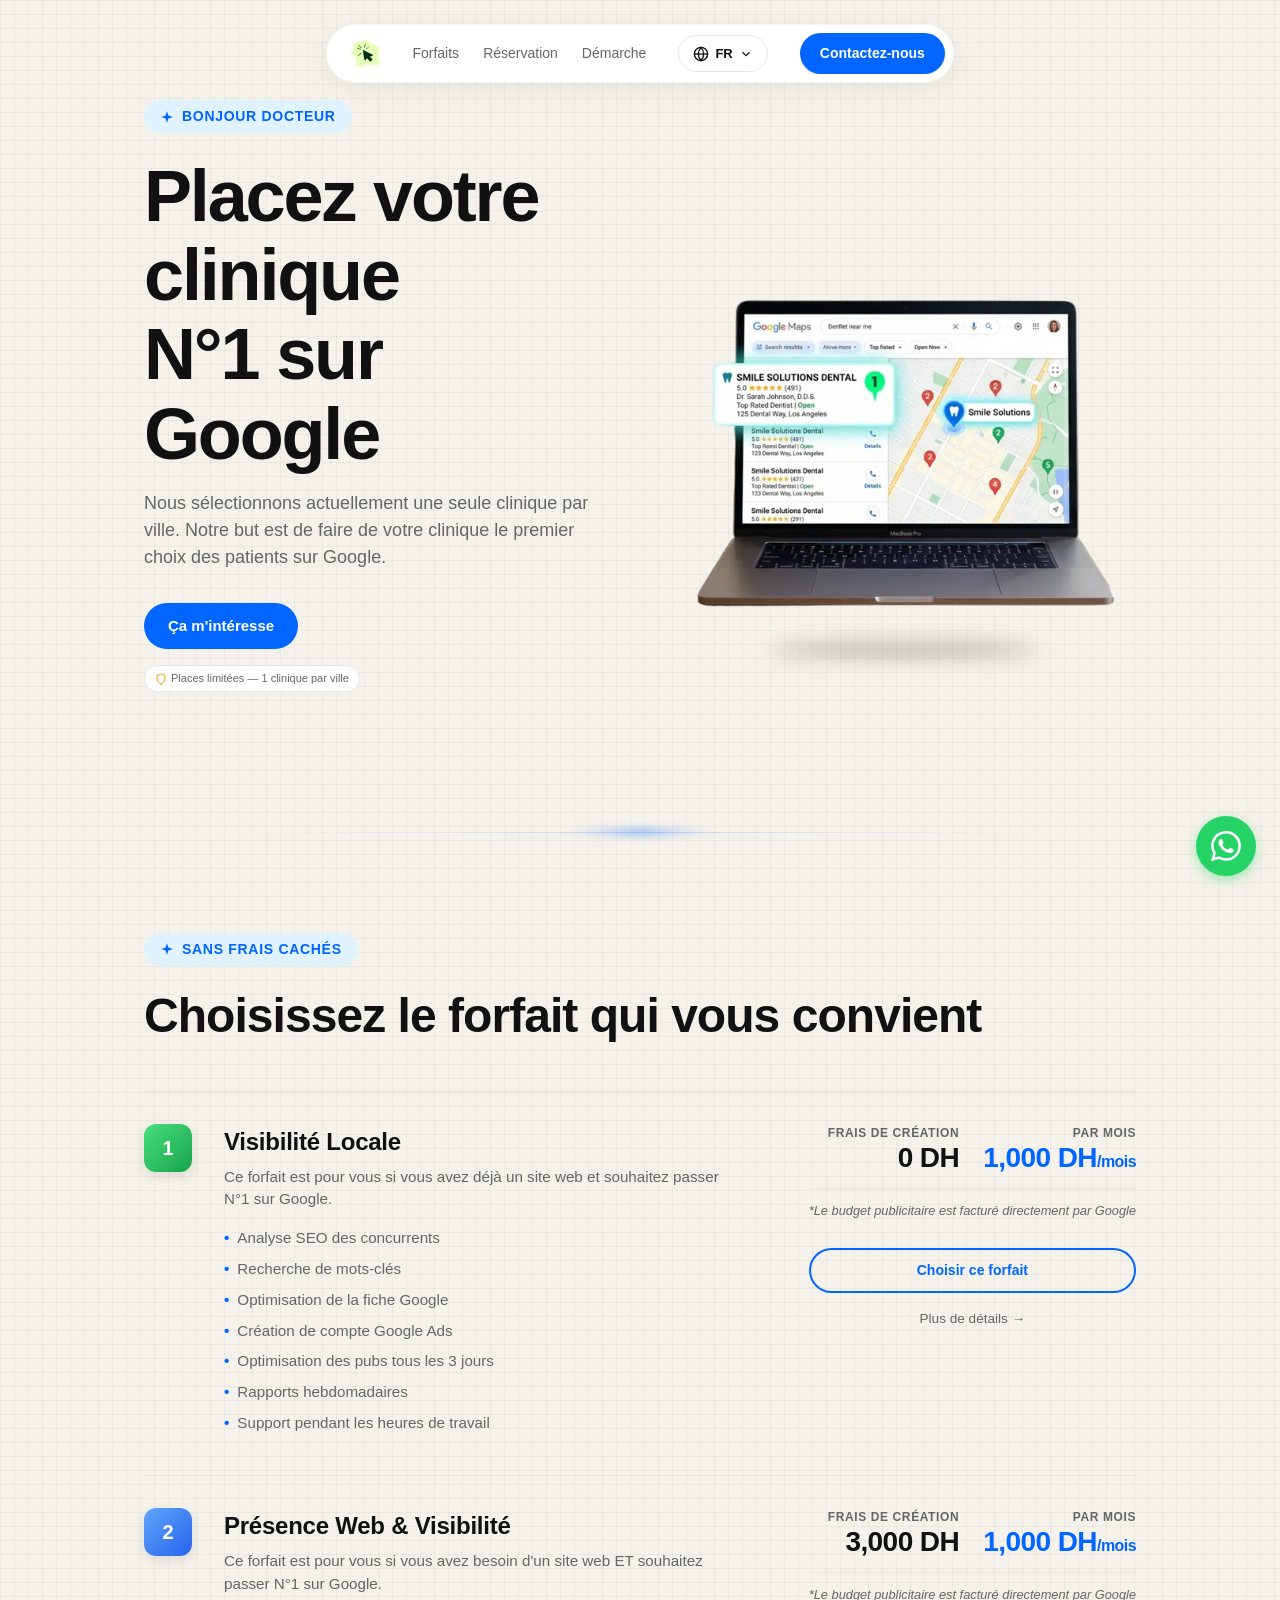
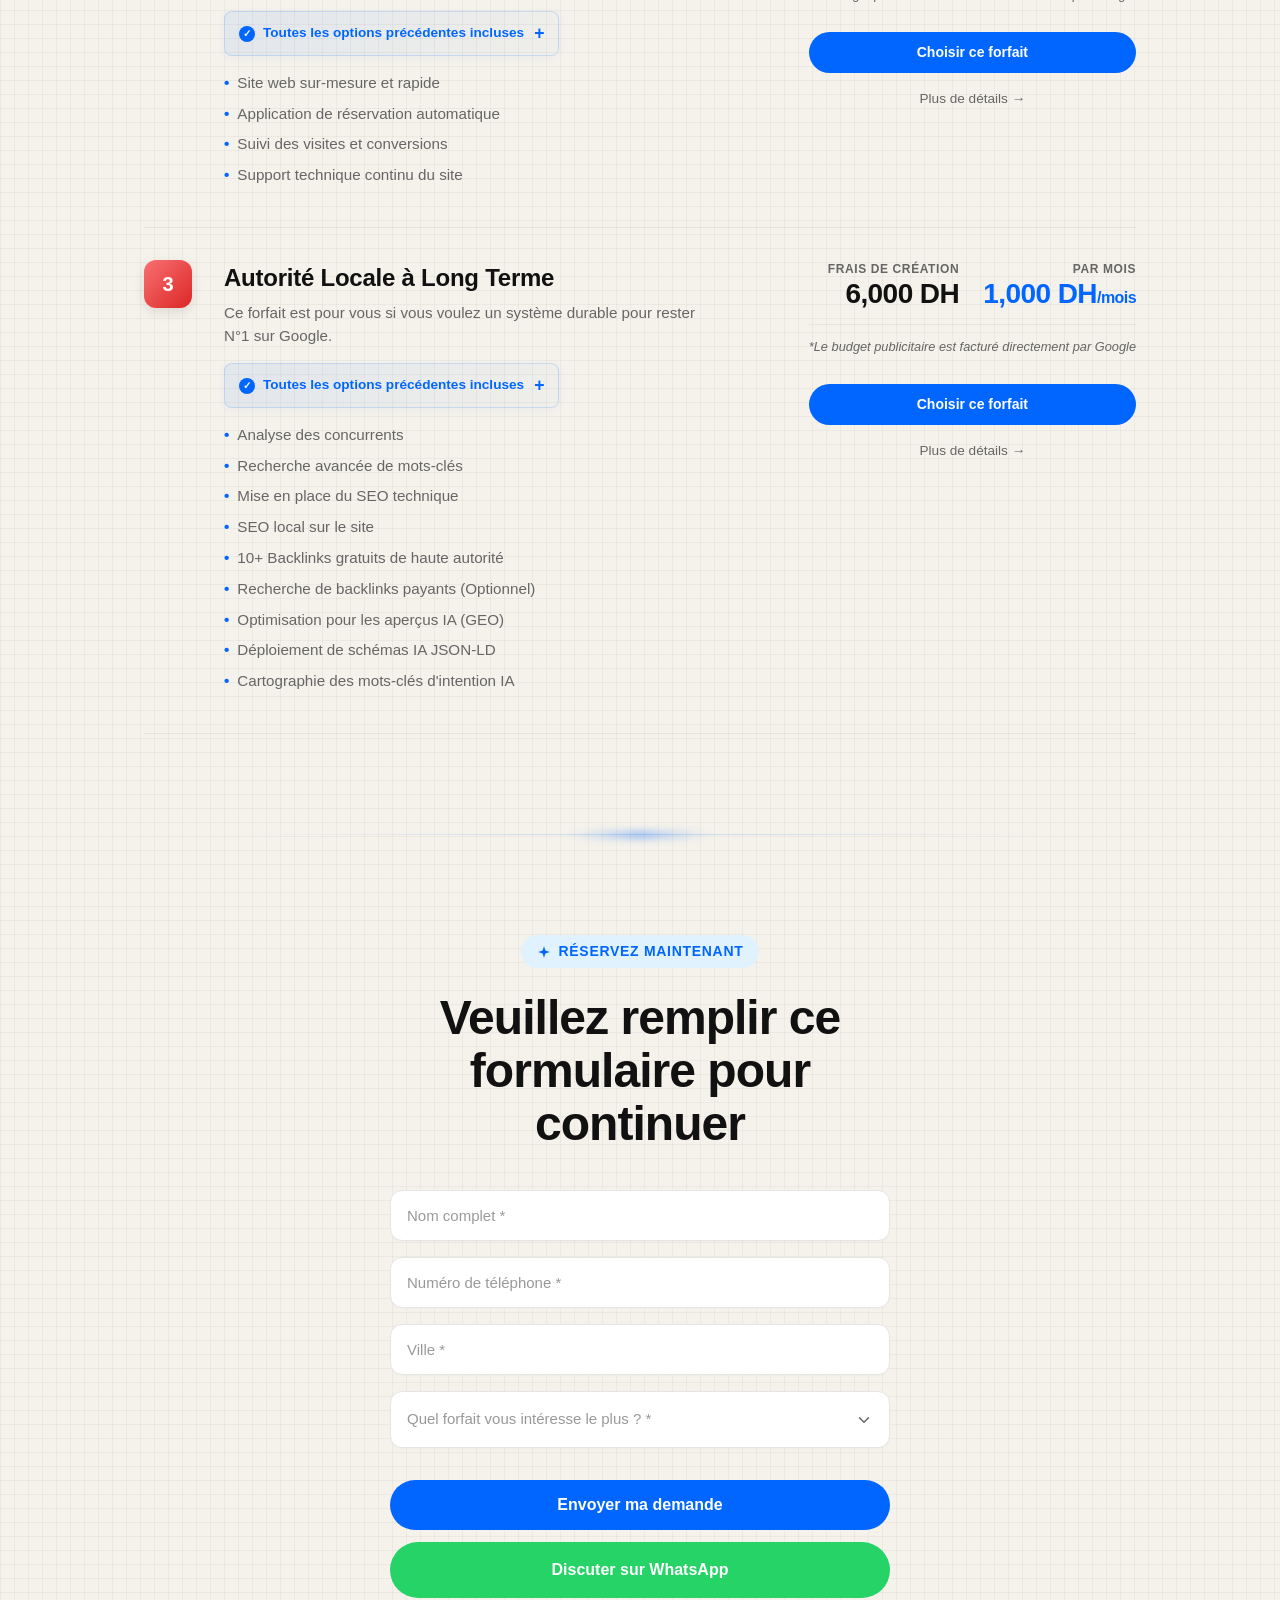
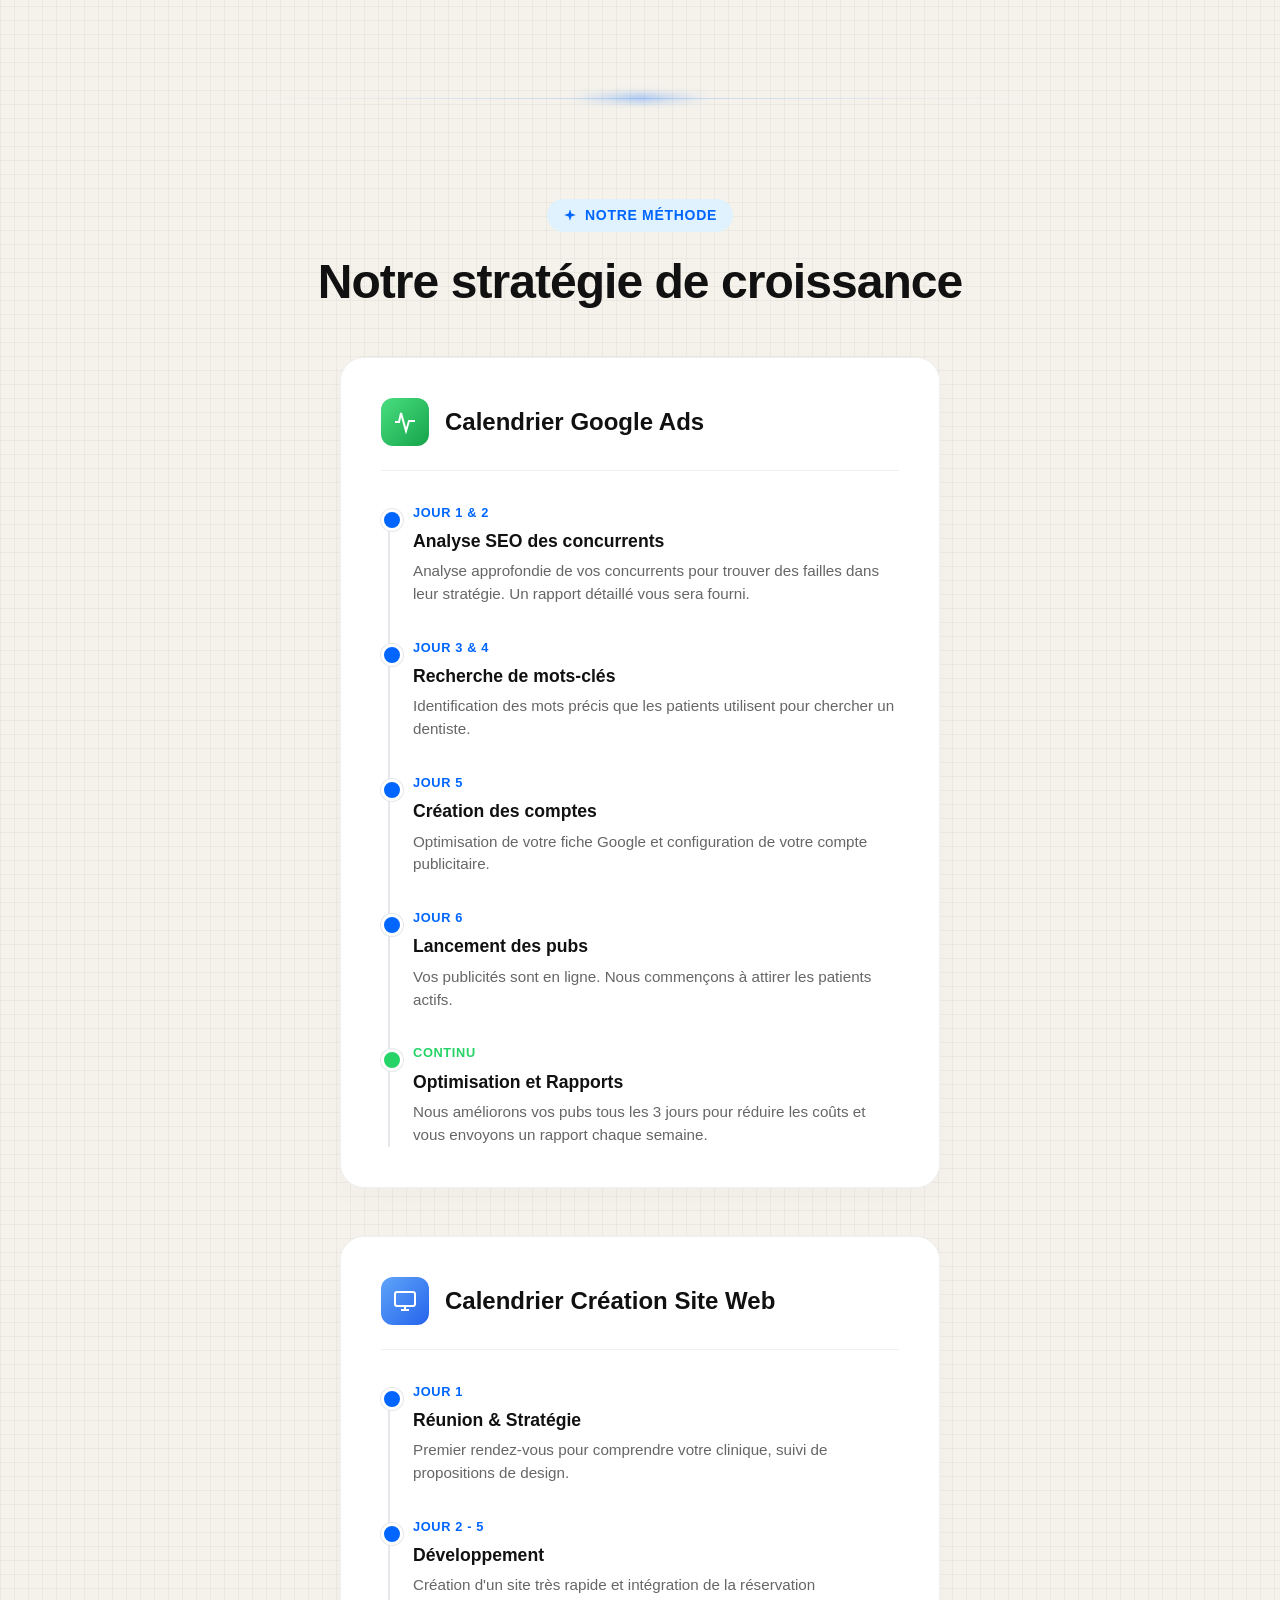
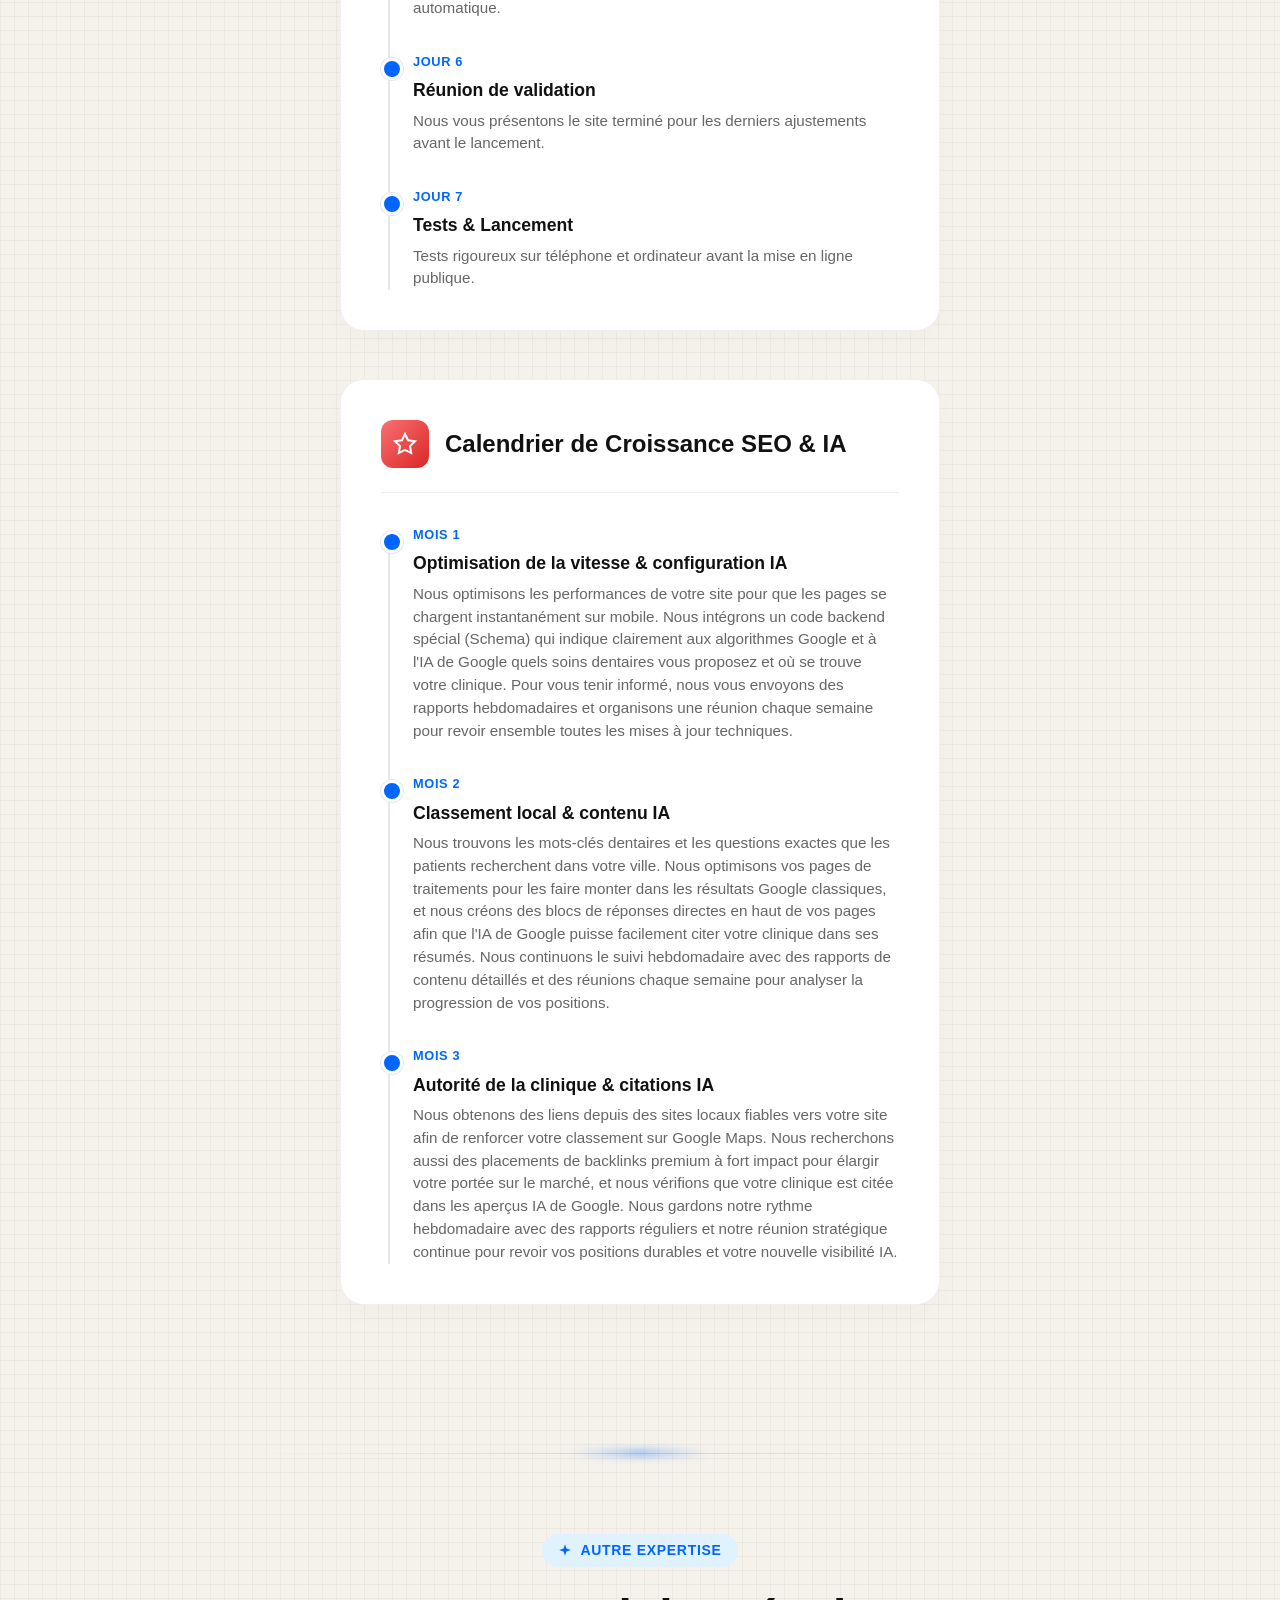
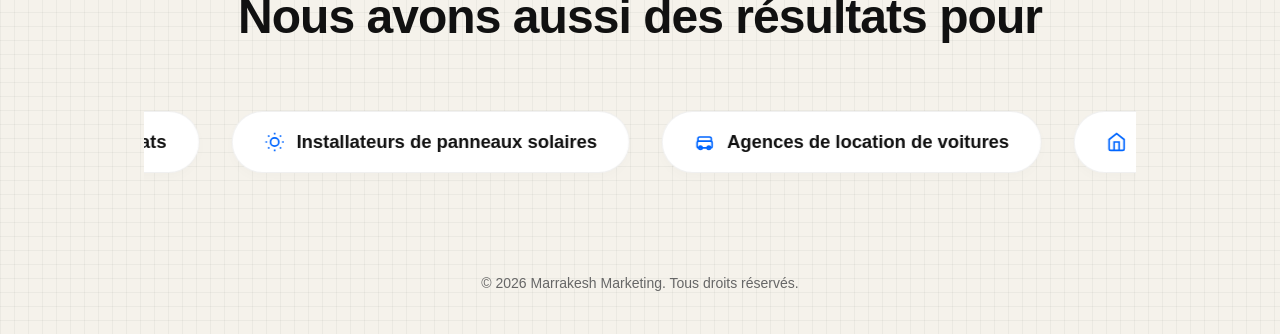
==== commit 6a59ee6e: "2026-05-30" ====
--- a/index.html
+++ b/index.html
@@ -6,9 +6,7 @@
     <meta name="viewport" content="width=device-width, initial-scale=1.0">
     <title>Rank #1 - Dental Marketing</title>
     <meta name="description" content="Get your dental clinic ranked #1 on Google. Exclusive opportunity for 1 clinic per city.">
-    <link rel="preconnect" href="https://fonts.googleapis.com">
-    <link rel="preconnect" href="https://fonts.gstatic.com" crossorigin>
-    <link href="https://fonts.googleapis.com/css2?family=Inter:wght@400;500;600;700&display=swap" rel="stylesheet">
+    <link rel="preload" as="image" href="laptop-hero-section-960.webp" imagesrcset="laptop-hero-section-640.webp 640w, laptop-hero-section-960.webp 960w, laptop-hero-section-1280.webp 1280w" imagesizes="(max-width: 600px) 92vw, (max-width: 900px) 80vw, 560px" type="image/webp">
     <link rel="stylesheet" href="style.css">
 </head>
 
@@ -17,7 +15,7 @@
     <nav class="navbar-wrapper">
         <div class="navbar">
             <div class="logo">
-                <img src="icon.png" alt="Marrakesh Marketing Logo">
+                <img src="icon.png" width="168" height="161" alt="Marrakesh Marketing Logo" decoding="async">
             </div>
             <div class="nav-links">
                 <a href="#packages" data-i18n="nav_packages">Forfaits</a>
@@ -65,7 +63,10 @@
                 </div>
             </div>
             <div class="hero-image">
-                <img src="laptop-hero-section.png" alt="Google Ranking Illustration">
+                <picture>
+                    <source type="image/webp" srcset="laptop-hero-section-640.webp 640w, laptop-hero-section-960.webp 960w, laptop-hero-section-1280.webp 1280w" sizes="(max-width: 600px) 92vw, (max-width: 900px) 80vw, 560px">
+                    <img src="laptop-hero-section.png" width="2095" height="1535" alt="Google Ranking Illustration" fetchpriority="high" decoding="async">
+                </picture>
             </div>
         </section>
 
@@ -164,6 +165,9 @@
                             <li data-i18n="pack3_f4">SEO local sur le site</li>
                             <li data-i18n="pack3_f5">10+ Backlinks gratuits de haute autorité</li>
                             <li data-i18n="pack3_f6">Recherche de backlinks payants (Optionnel)</li>
+                            <li data-i18n="pack3_f7">Optimisation pour les aperçus IA (GEO)</li>
+                            <li data-i18n="pack3_f8">Déploiement de schémas IA JSON-LD</li>
+                            <li data-i18n="pack3_f9">Cartographie des mots-clés d'intention IA</li>
                         </ul>
                     </div>
                     <div class="pricing-cost">
@@ -345,28 +349,28 @@
                             <path d="M12 2l3.09 6.26L22 9.27l-5 4.87 1.18 6.88L12 17.77l-6.18 3.25L7 14.14 2 9.27l6.91-1.01L12 2z"></path>
                         </svg>
                     </div>
-                    <h3 data-i18n="seo_title">Calendrier SEO</h3>
+                    <h3 data-i18n="seo_title">Calendrier de Croissance SEO & IA</h3>
                 </div>
                 <div class="timeline">
                     <div class="timeline-step">
                         <div class="step-day" data-i18n="seo_m1">Mois 1</div>
                         <div class="step-content">
-                            <h4 data-i18n="seo_t1">Fondation SEO</h4>
-                            <p data-i18n="seo_d1">Nous corrigeons la vitesse du site et optimisons vos pages pour Google.</p>
+                            <h4 data-i18n="seo_t1">Optimisation de la vitesse & configuration IA</h4>
+                            <p data-i18n="seo_d1">Nous optimisons les performances de votre site pour que les pages se chargent instantanément sur mobile. Nous intégrons un code backend spécial (Schema) qui indique clairement aux algorithmes Google et à l'IA de Google quels soins dentaires vous proposez et où se trouve votre clinique. Pour vous tenir informé, nous vous envoyons des rapports hebdomadaires et organisons une réunion chaque semaine pour revoir ensemble toutes les mises à jour techniques.</p>
                         </div>
                     </div>
                     <div class="timeline-step">
                         <div class="step-day" data-i18n="seo_m2">Mois 2</div>
                         <div class="step-content">
-                            <h4 data-i18n="seo_t2">Contenu & Ciblage</h4>
-                            <p data-i18n="seo_d2">Ciblage avancé des mots-clés et mise en place de stratégies de contenu.</p>
+                            <h4 data-i18n="seo_t2">Classement local & contenu IA</h4>
+                            <p data-i18n="seo_d2">Nous trouvons les mots-clés dentaires et les questions exactes que les patients recherchent dans votre ville. Nous optimisons vos pages de traitements pour les faire monter dans les résultats Google classiques, et nous créons des blocs de réponses directes en haut de vos pages afin que l'IA de Google puisse facilement citer votre clinique dans ses résumés. Nous continuons le suivi hebdomadaire avec des rapports de contenu détaillés et des réunions chaque semaine pour analyser la progression de vos positions.</p>
                         </div>
                     </div>
                     <div class="timeline-step">
                         <div class="step-day" data-i18n="seo_m3">Mois 3</div>
                         <div class="step-content">
-                            <h4 data-i18n="seo_t3">Autorité & Rapports</h4>
-                            <p data-i18n="seo_d3">Création de liens vers votre site (backlinks) pour vous pousser N°1, avec un rapport final.</p>
+                            <h4 data-i18n="seo_t3">Autorité de la clinique & citations IA</h4>
+                            <p data-i18n="seo_d3">Nous obtenons des liens depuis des sites locaux fiables vers votre site afin de renforcer votre classement sur Google Maps. Nous recherchons aussi des placements de backlinks premium à fort impact pour élargir votre portée sur le marché, et nous vérifions que votre clinique est citée dans les aperçus IA de Google. Nous gardons notre rythme hebdomadaire avec des rapports réguliers et notre réunion stratégique continue pour revoir vos positions durables et votre nouvelle visibilité IA.</p>
                         </div>
                     </div>
                 </div>
@@ -452,4 +456,4 @@
     <script src="script.js"></script>
 </body>
 
-</html>+</html>
--- a/style.css
+++ b/style.css
@@ -24,7 +24,7 @@
 }
 
 body {
-    font-family: 'Inter', -apple-system, BlinkMacSystemFont, "Segoe UI", Roboto, Helvetica, Arial, sans-serif;
+    font-family: -apple-system, BlinkMacSystemFont, "Segoe UI", Roboto, Helvetica, Arial, sans-serif;
     color: var(--text-main);
     background-color: var(--bg-color);
     line-height: 1.5;
@@ -392,6 +392,12 @@
     animation: float 4s ease-in-out infinite;
 }
 
+.hero-image picture {
+    display: flex;
+    justify-content: center;
+    width: 100%;
+}
+
 @keyframes float {
     0% {
         transform: translateY(0px);
@@ -1084,16 +1090,34 @@
     .pricing-details h3 {
         font-size: 1.3rem;
     }
+    .pricing-cost {
+        margin-left: 0;
+        margin-right: 0;
+        width: 100%;
+        align-items: center;
+        text-align: center;
+    }
     .fees-wrapper {
         gap: 16px;
         flex-wrap: wrap;
+        justify-content: center;
+        width: 100%;
+    }
+    .fee-item {
+        align-items: center;
+    }
+    .ad-budget-note {
+        text-align: center;
     }
     .setup .setup-price, .pricing-cost .price {
         font-size: 1.5rem;
     }
-    .pricing-cost {
-        margin-left: 52px;
-        width: calc(100% - 52px);
+    .cta-group {
+        align-items: center;
+    }
+    .cta-btn {
+        width: 100%;
+        max-width: 320px;
     }
 
     .booking-box {
@@ -1129,7 +1153,7 @@
 /* RTL Styles for Arabic */
 [dir="rtl"] {
     text-align: right;
-    font-family: 'Inter', -apple-system, BlinkMacSystemFont, "Segoe UI", Roboto, Helvetica, Arial, sans-serif;
+    font-family: -apple-system, BlinkMacSystemFont, "Segoe UI", Roboto, Helvetica, Arial, sans-serif;
 }
 
 [dir="rtl"] .nav-links {
@@ -1233,11 +1257,7 @@
 }
 
 @media (max-width: 600px) {
-    [dir="rtl"] .pricing-cost {
-        margin-left: 0;
-        margin-right: 52px;
-    }
     [dir="rtl"] .timeline-header {
         align-items: flex-start;
     }
-}+}
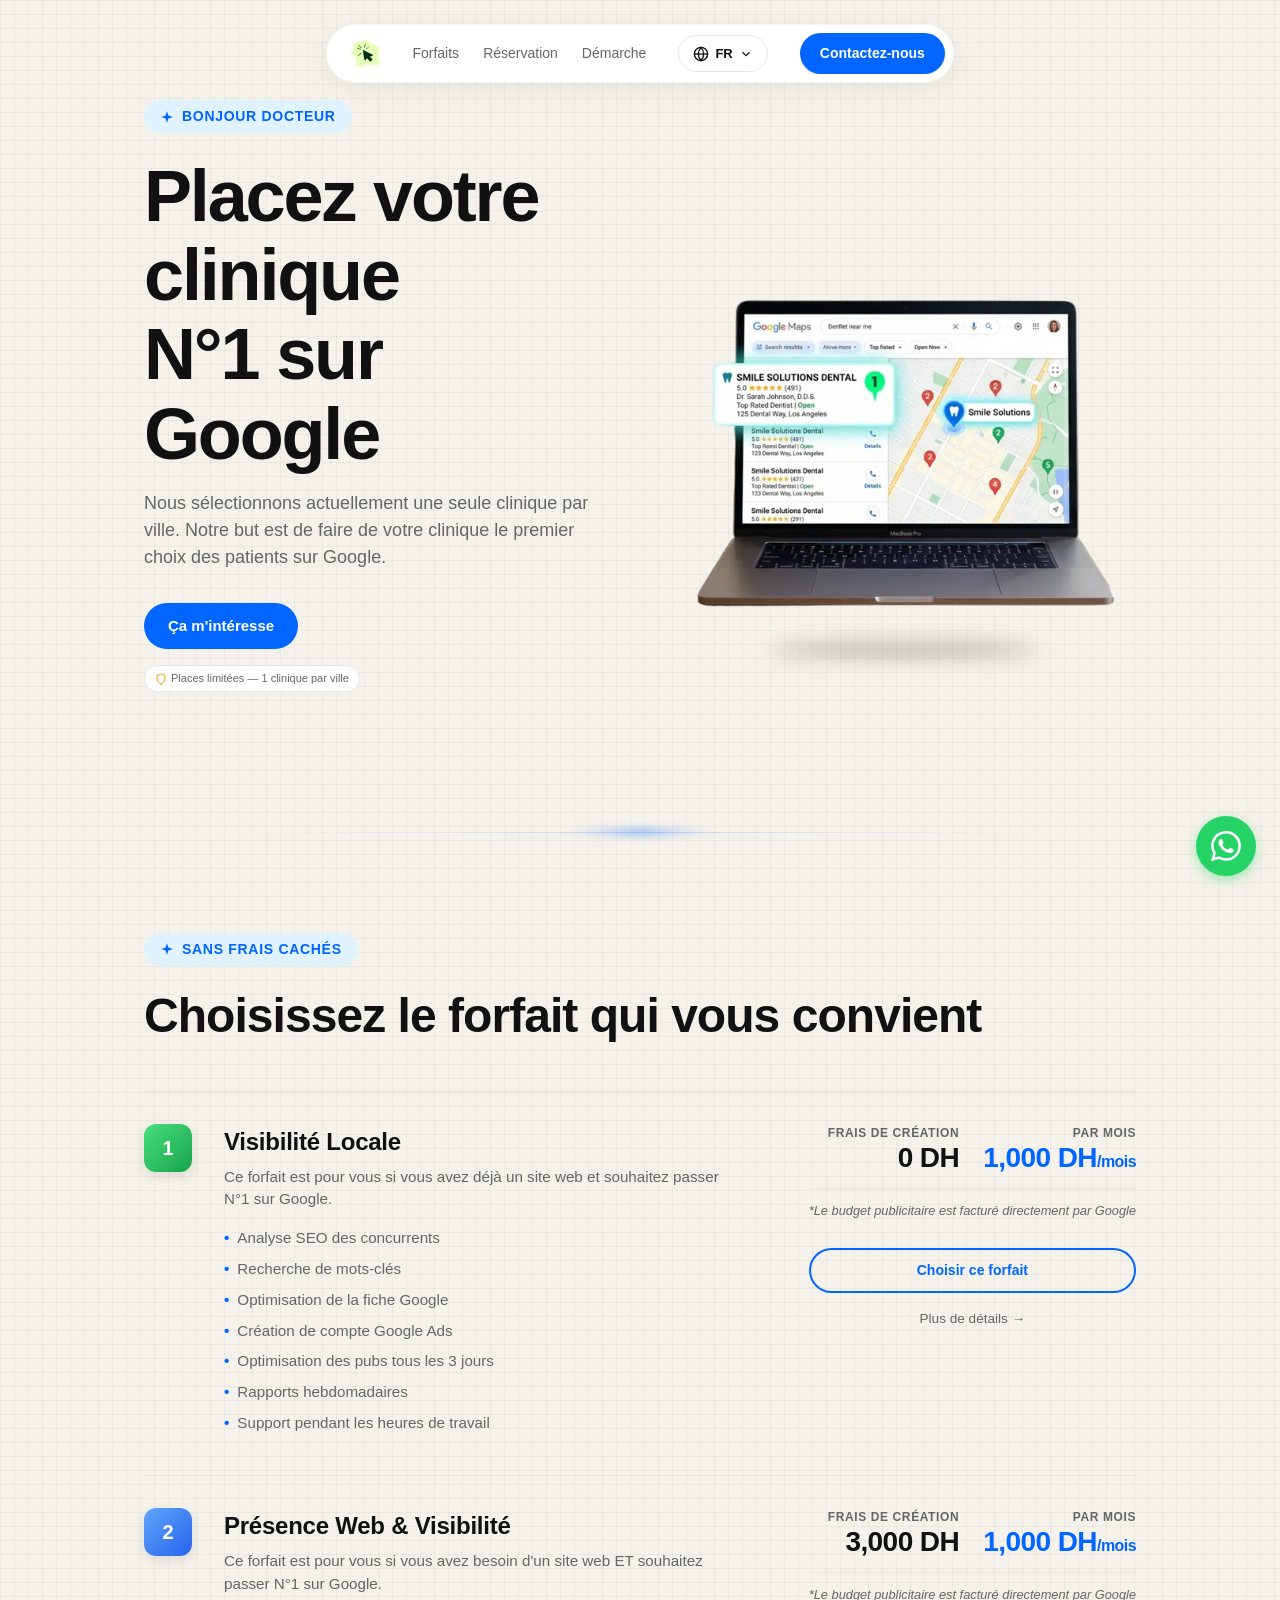
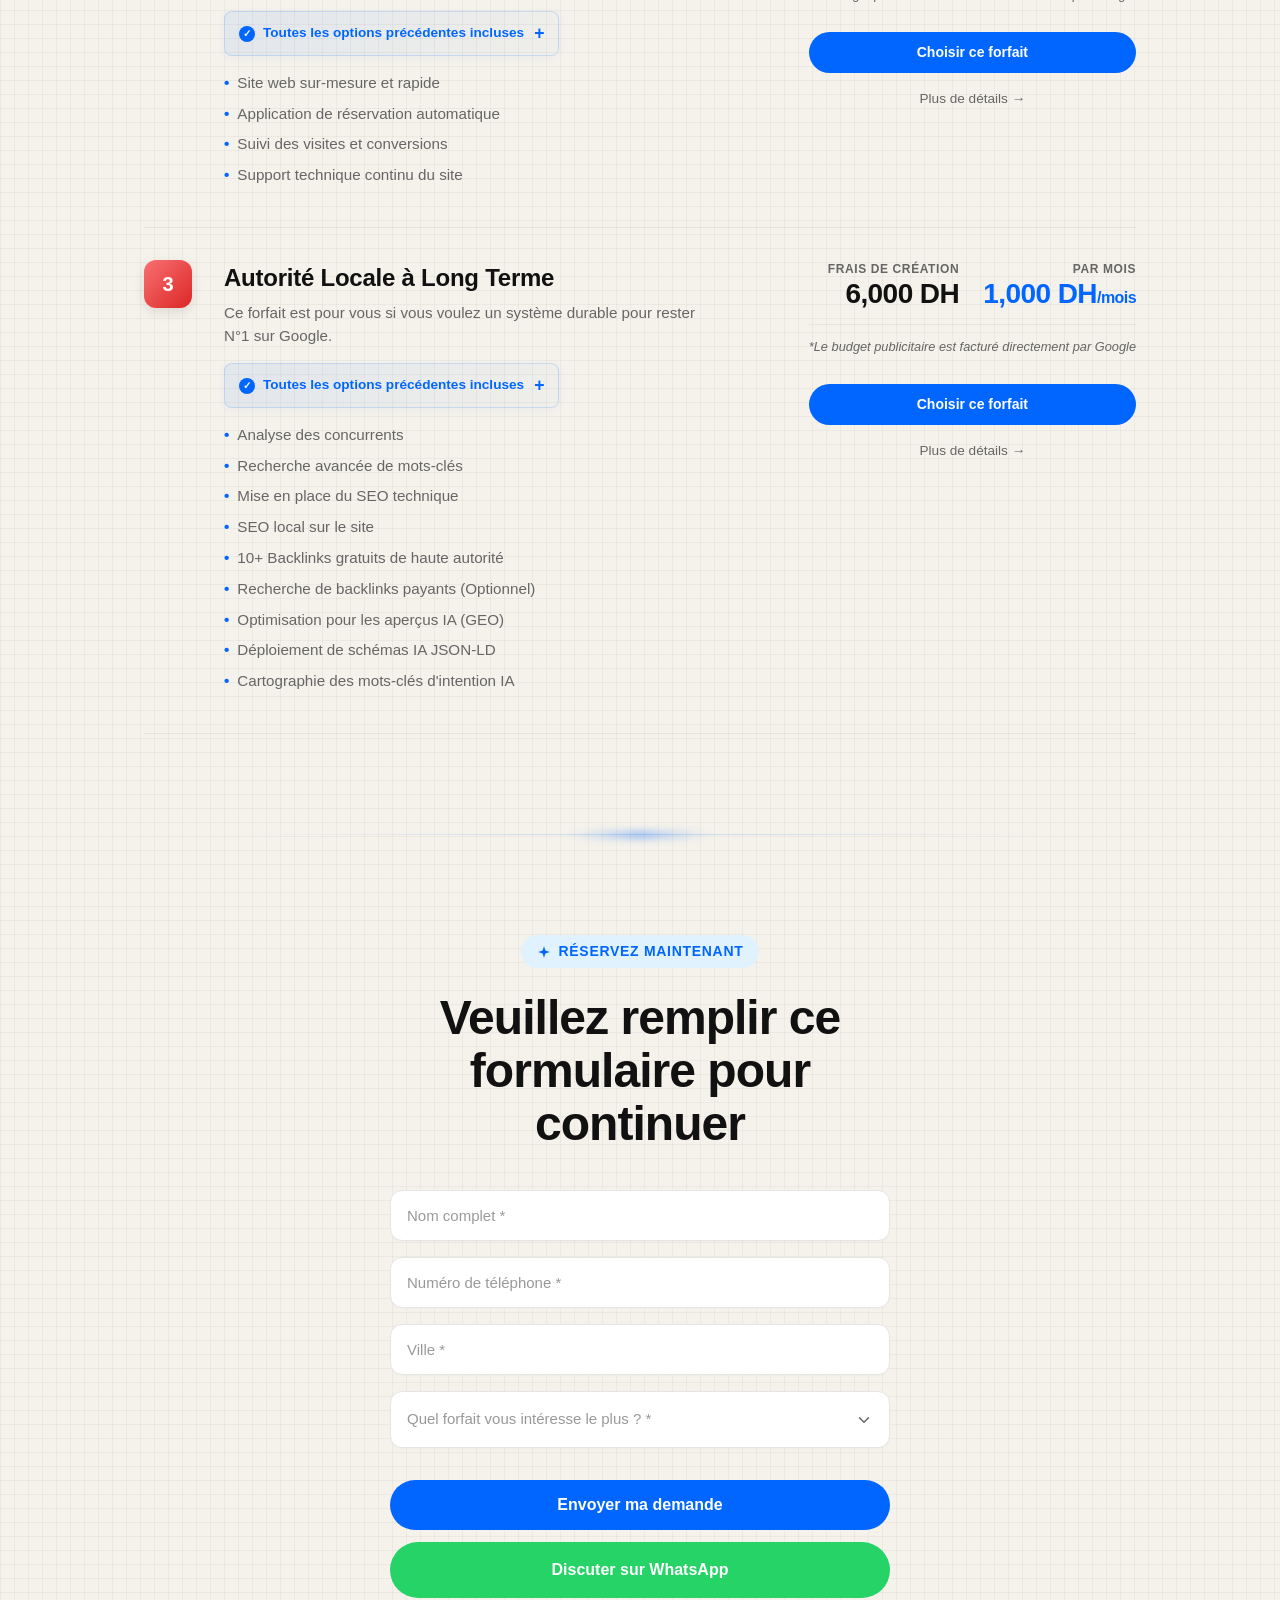
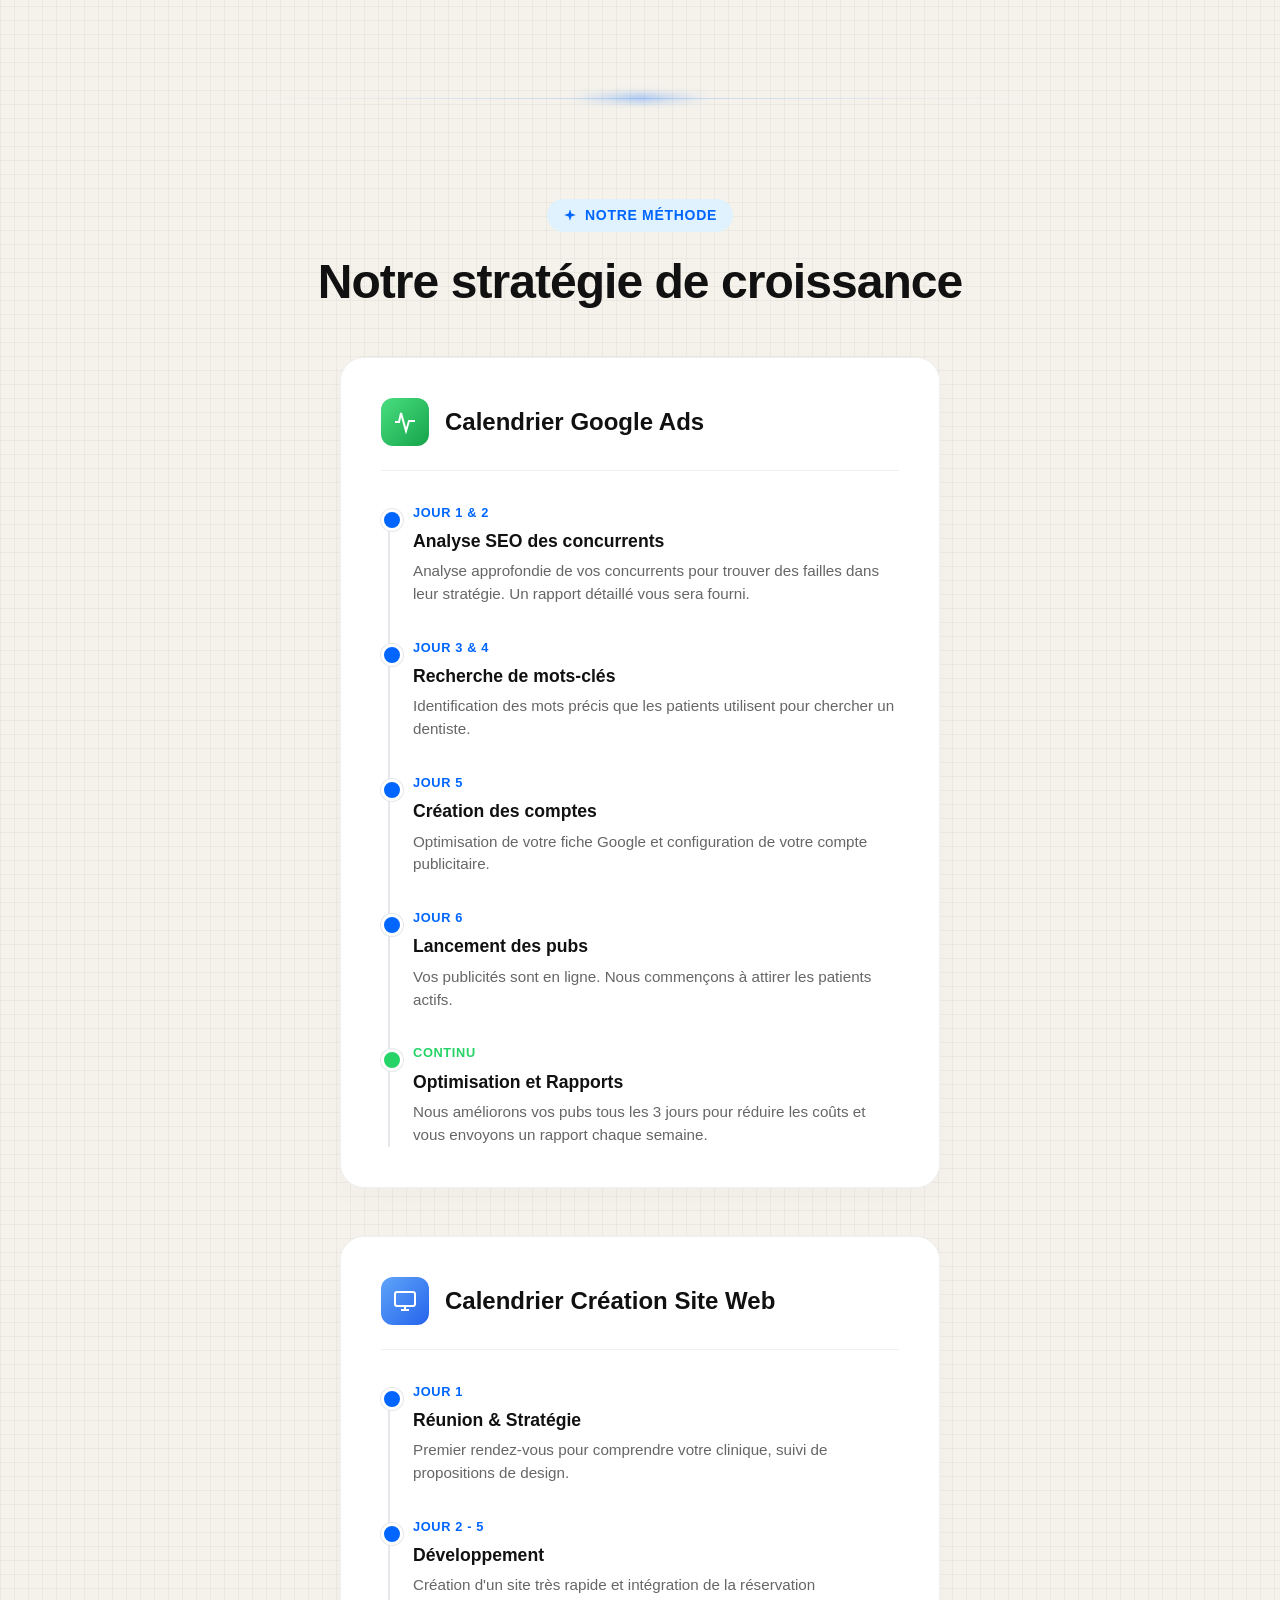
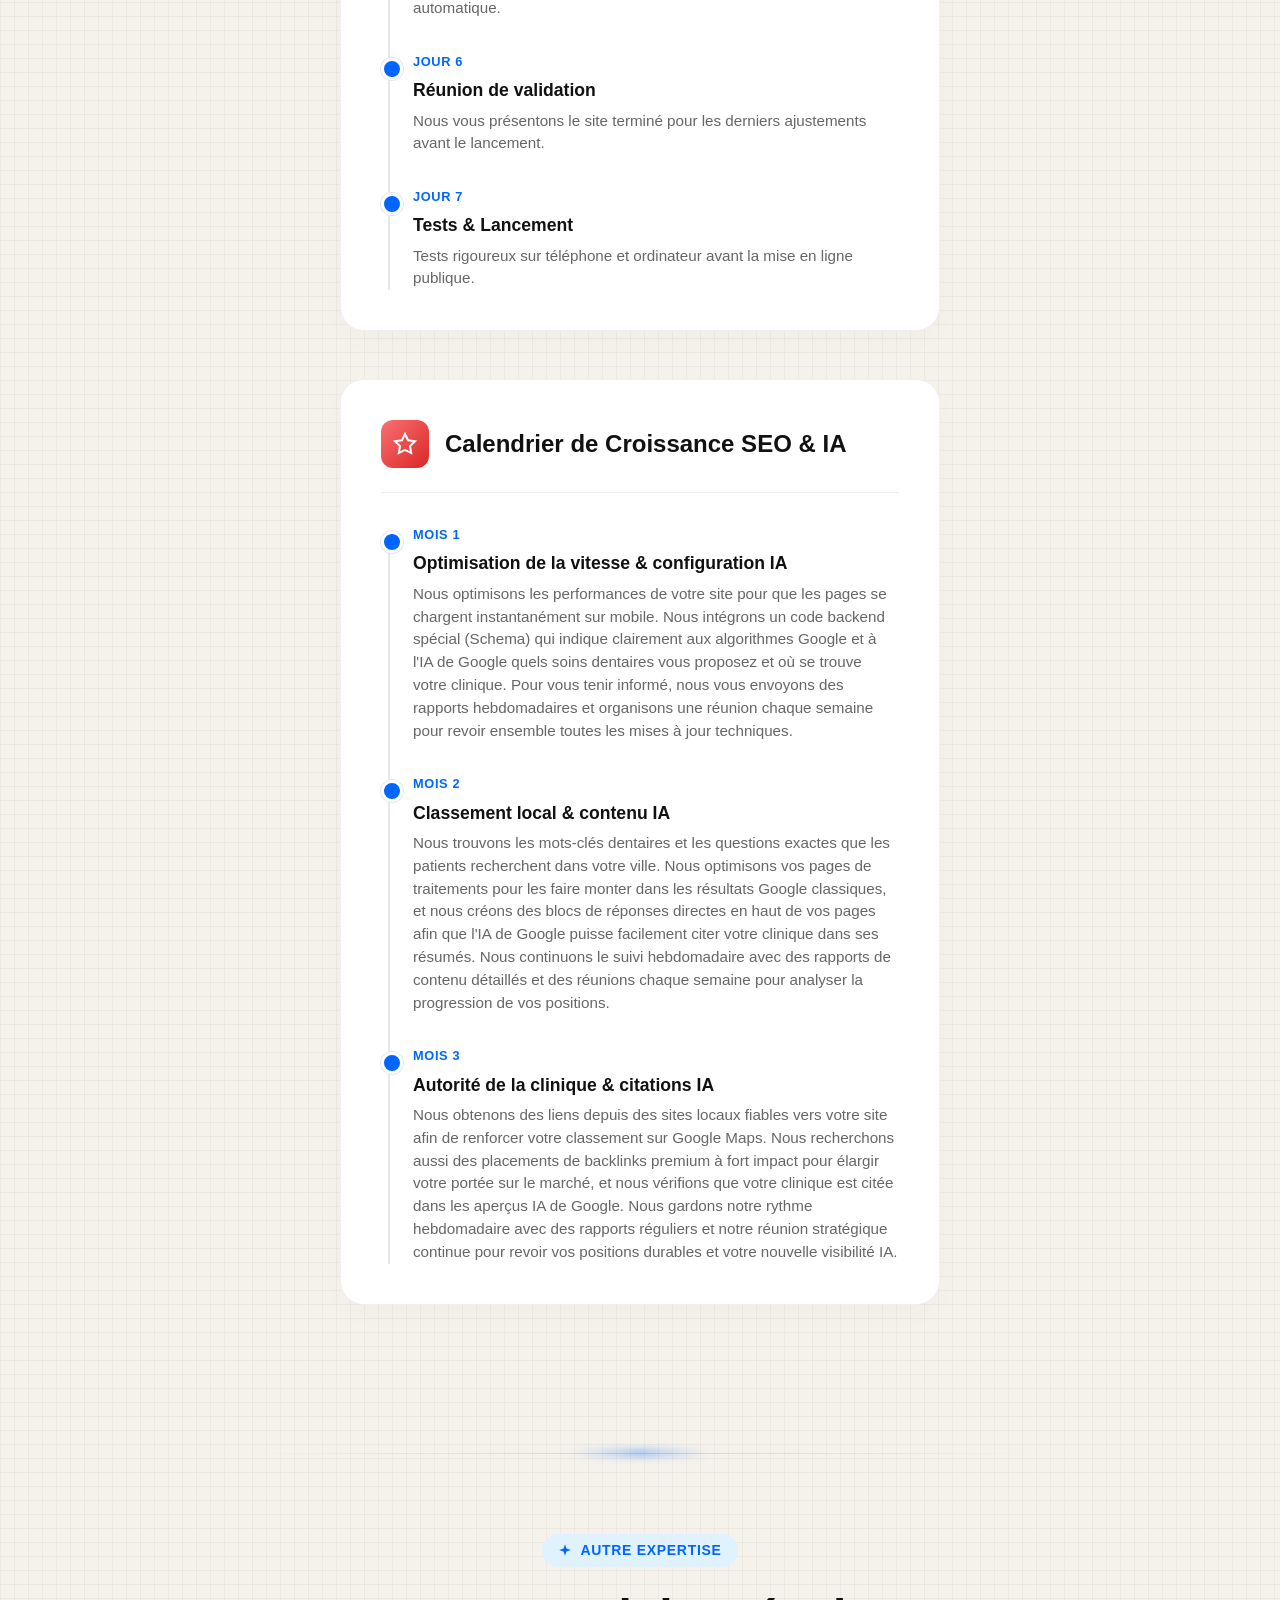
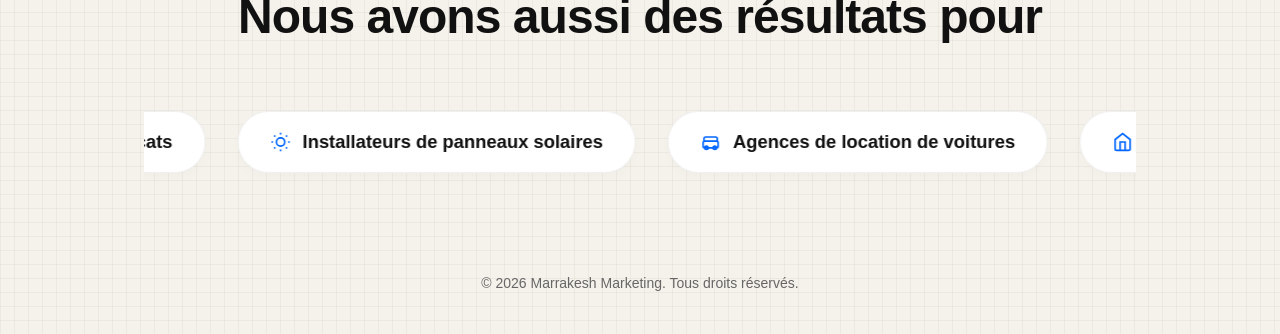
==== commit b12afac3: "2026-05-31" ====
--- a/index.html
+++ b/index.html
@@ -8,6 +8,24 @@
     <meta name="description" content="Get your dental clinic ranked #1 on Google. Exclusive opportunity for 1 clinic per city.">
     <link rel="preload" as="image" href="laptop-hero-section-960.webp" imagesrcset="laptop-hero-section-640.webp 640w, laptop-hero-section-960.webp 960w, laptop-hero-section-1280.webp 1280w" imagesizes="(max-width: 600px) 92vw, (max-width: 900px) 80vw, 560px" type="image/webp">
     <link rel="stylesheet" href="style.css">
+
+    <!-- Meta Pixel Code -->
+    <script>
+    !function(f,b,e,v,n,t,s)
+    {if(f.fbq)return;n=f.fbq=function(){n.callMethod?
+    n.callMethod.apply(n,arguments):n.queue.push(arguments)};
+    if(!f._fbq)f._fbq=n;n.push=n;n.loaded=!0;n.version='2.0';
+    n.queue=[];t=b.createElement(e);t.async=!0;
+    t.src=v;s=b.getElementsByTagName(e)[0];
+    s.parentNode.insertBefore(t,s)}(window, document,'script',
+    'https://connect.facebook.net/en_US/fbevents.js');
+    fbq('init', '939558798909218');
+    fbq('track', 'PageView');
+    </script>
+    <noscript><img height="1" width="1" style="display:none"
+    src="https://www.facebook.com/tr?id=939558798909218&ev=PageView&noscript=1"
+    /></noscript>
+    <!-- End Meta Pixel Code -->
 </head>
 
 <body>
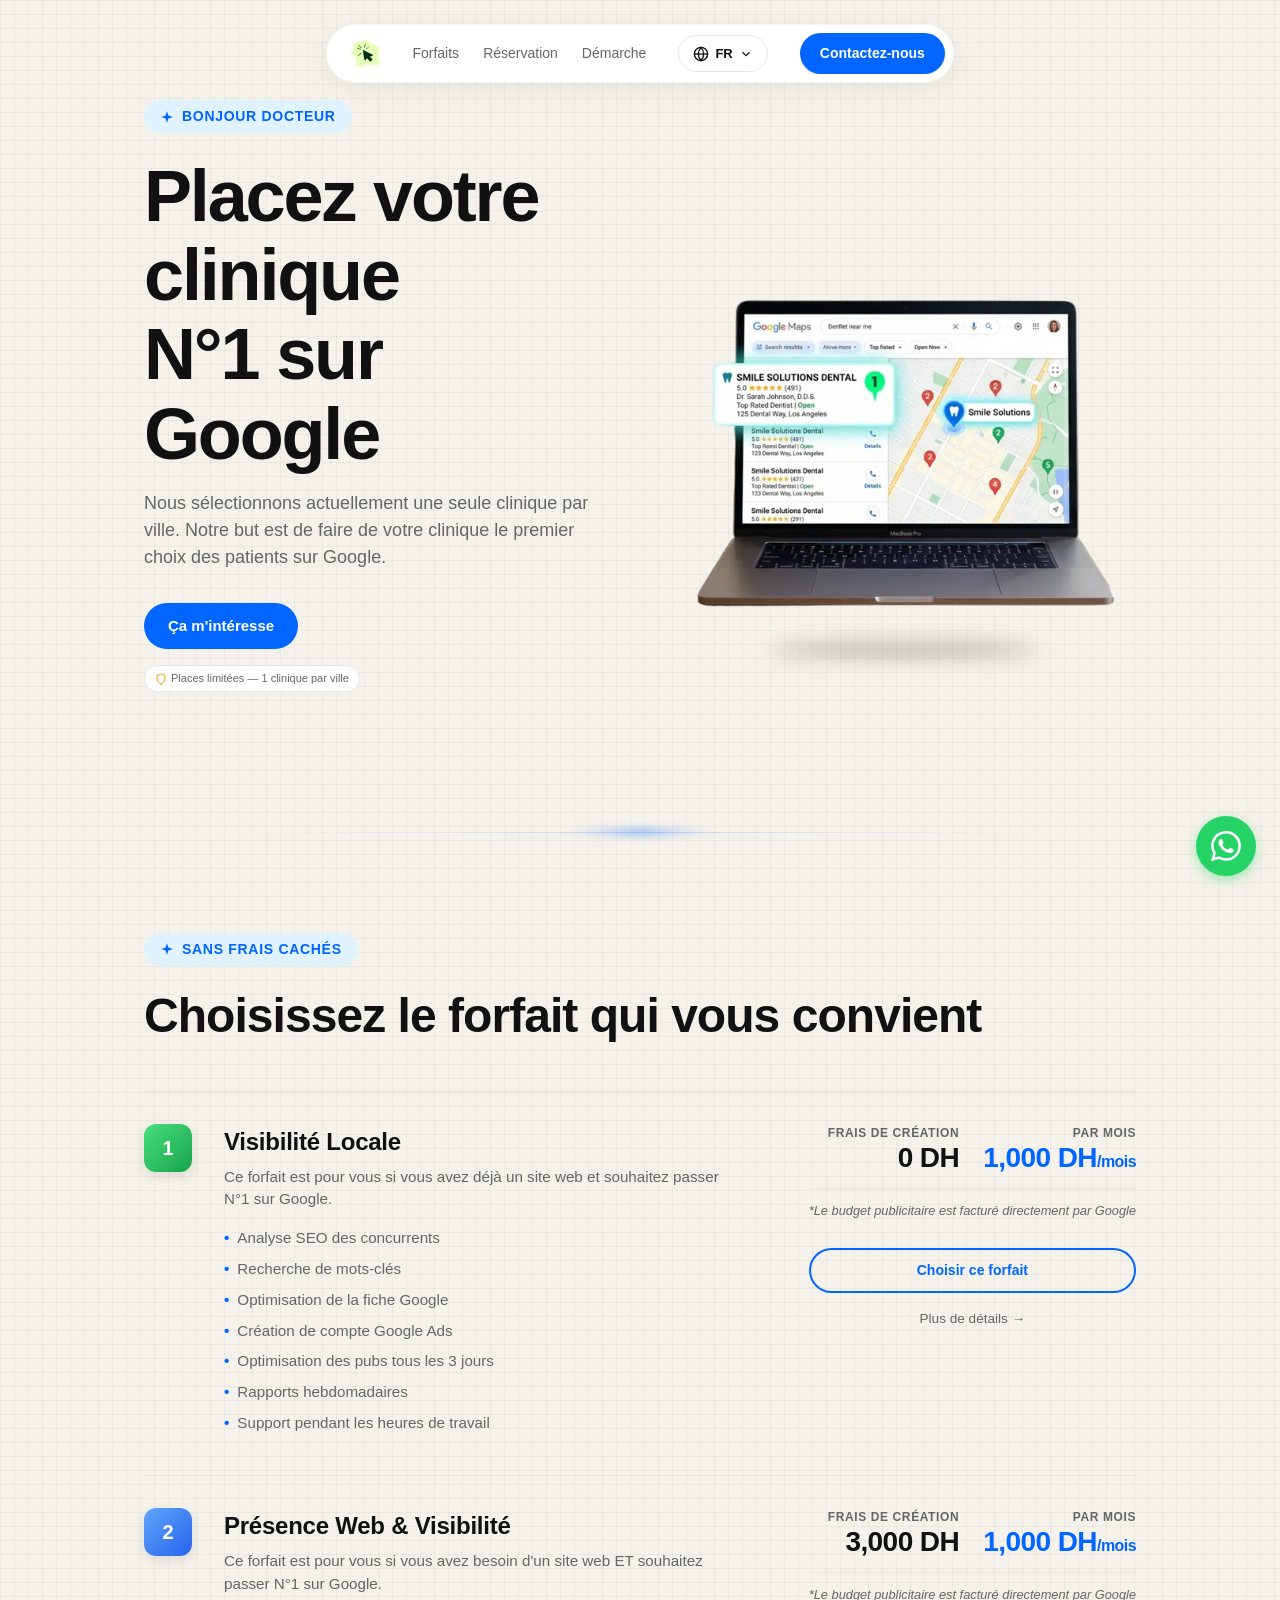
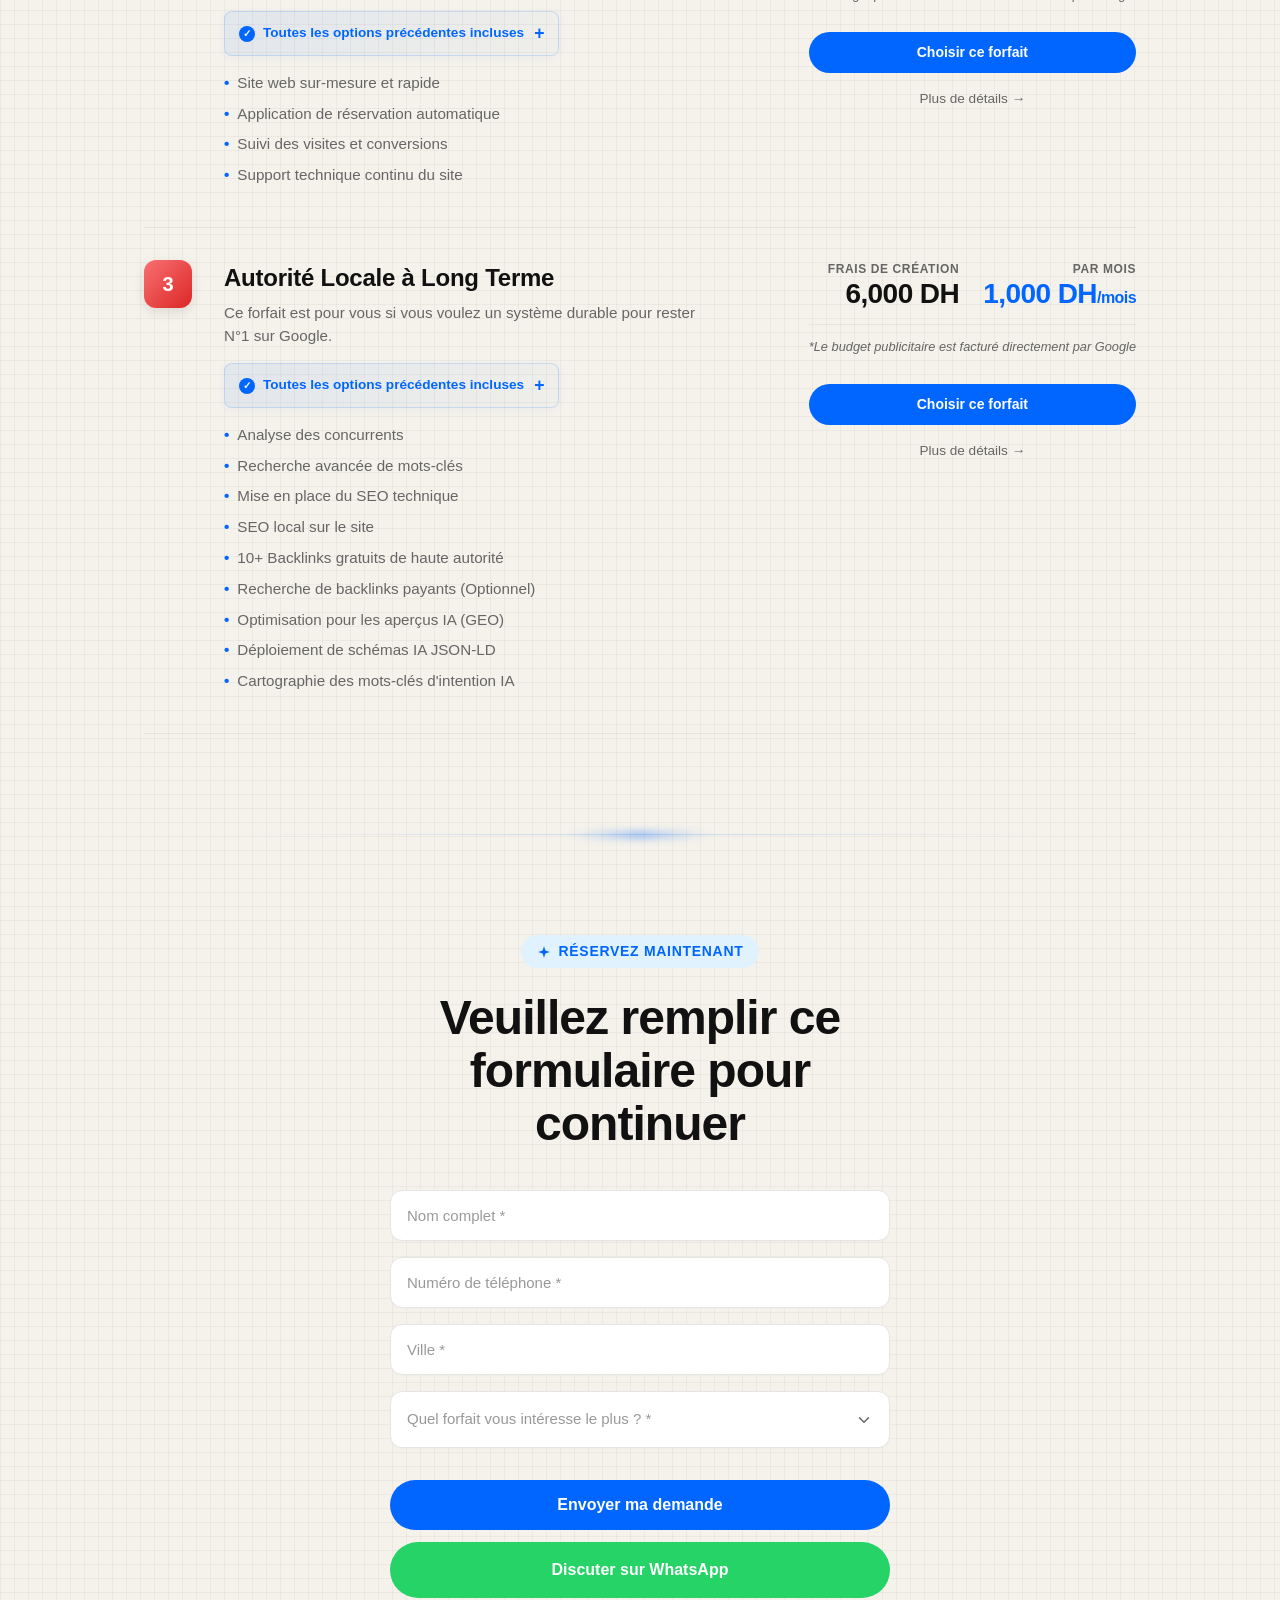
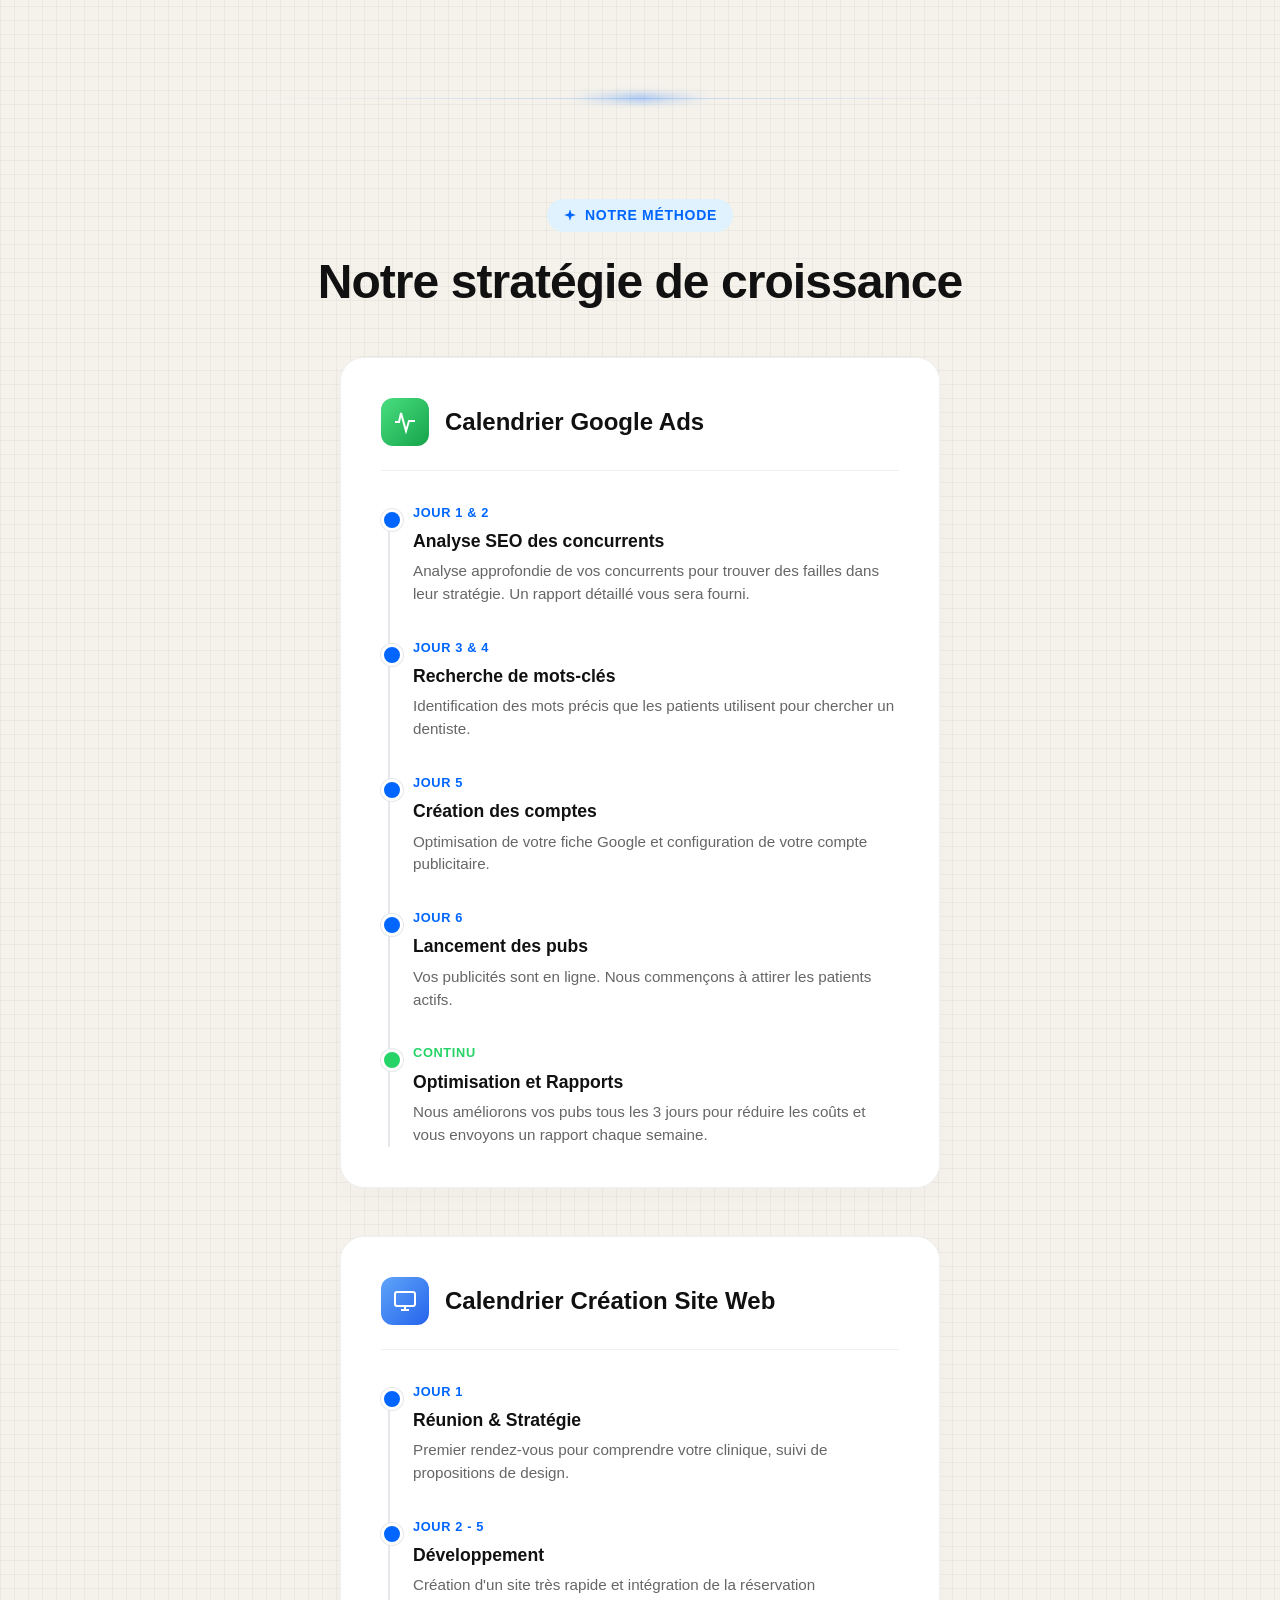
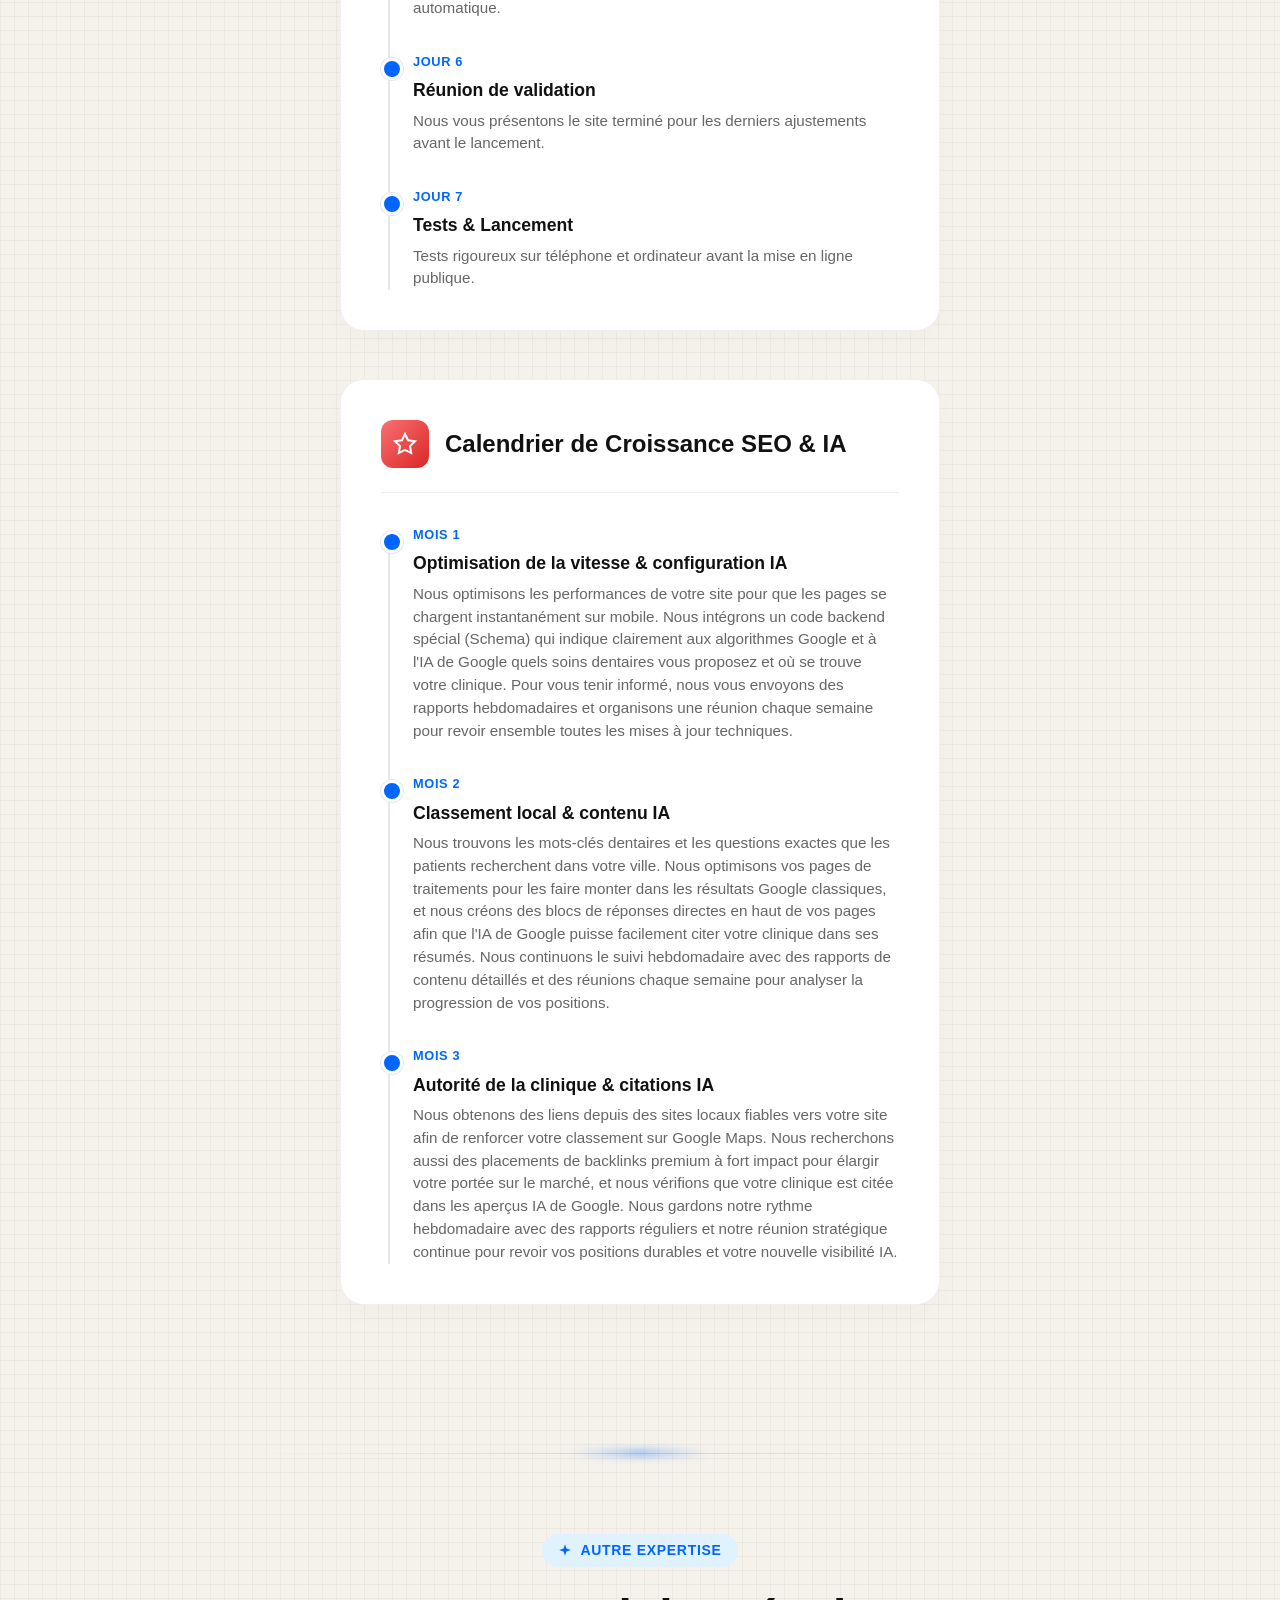
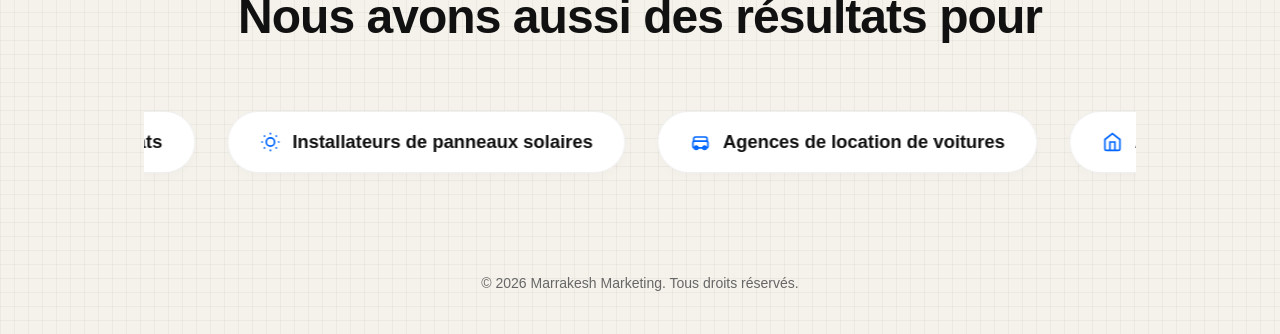
==== commit b63e20fc: "Update Pixel ID to 897580556657273" ====
--- a/index.html
+++ b/index.html
@@ -19,11 +19,11 @@
     t.src=v;s=b.getElementsByTagName(e)[0];
     s.parentNode.insertBefore(t,s)}(window, document,'script',
     'https://connect.facebook.net/en_US/fbevents.js');
-    fbq('init', '939558798909218');
+    fbq('init', '897580556657273');
     fbq('track', 'PageView');
     </script>
     <noscript><img height="1" width="1" style="display:none"
-    src="https://www.facebook.com/tr?id=939558798909218&ev=PageView&noscript=1"
+    src="https://www.facebook.com/tr?id=897580556657273&ev=PageView&noscript=1"
     /></noscript>
     <!-- End Meta Pixel Code -->
 </head>
